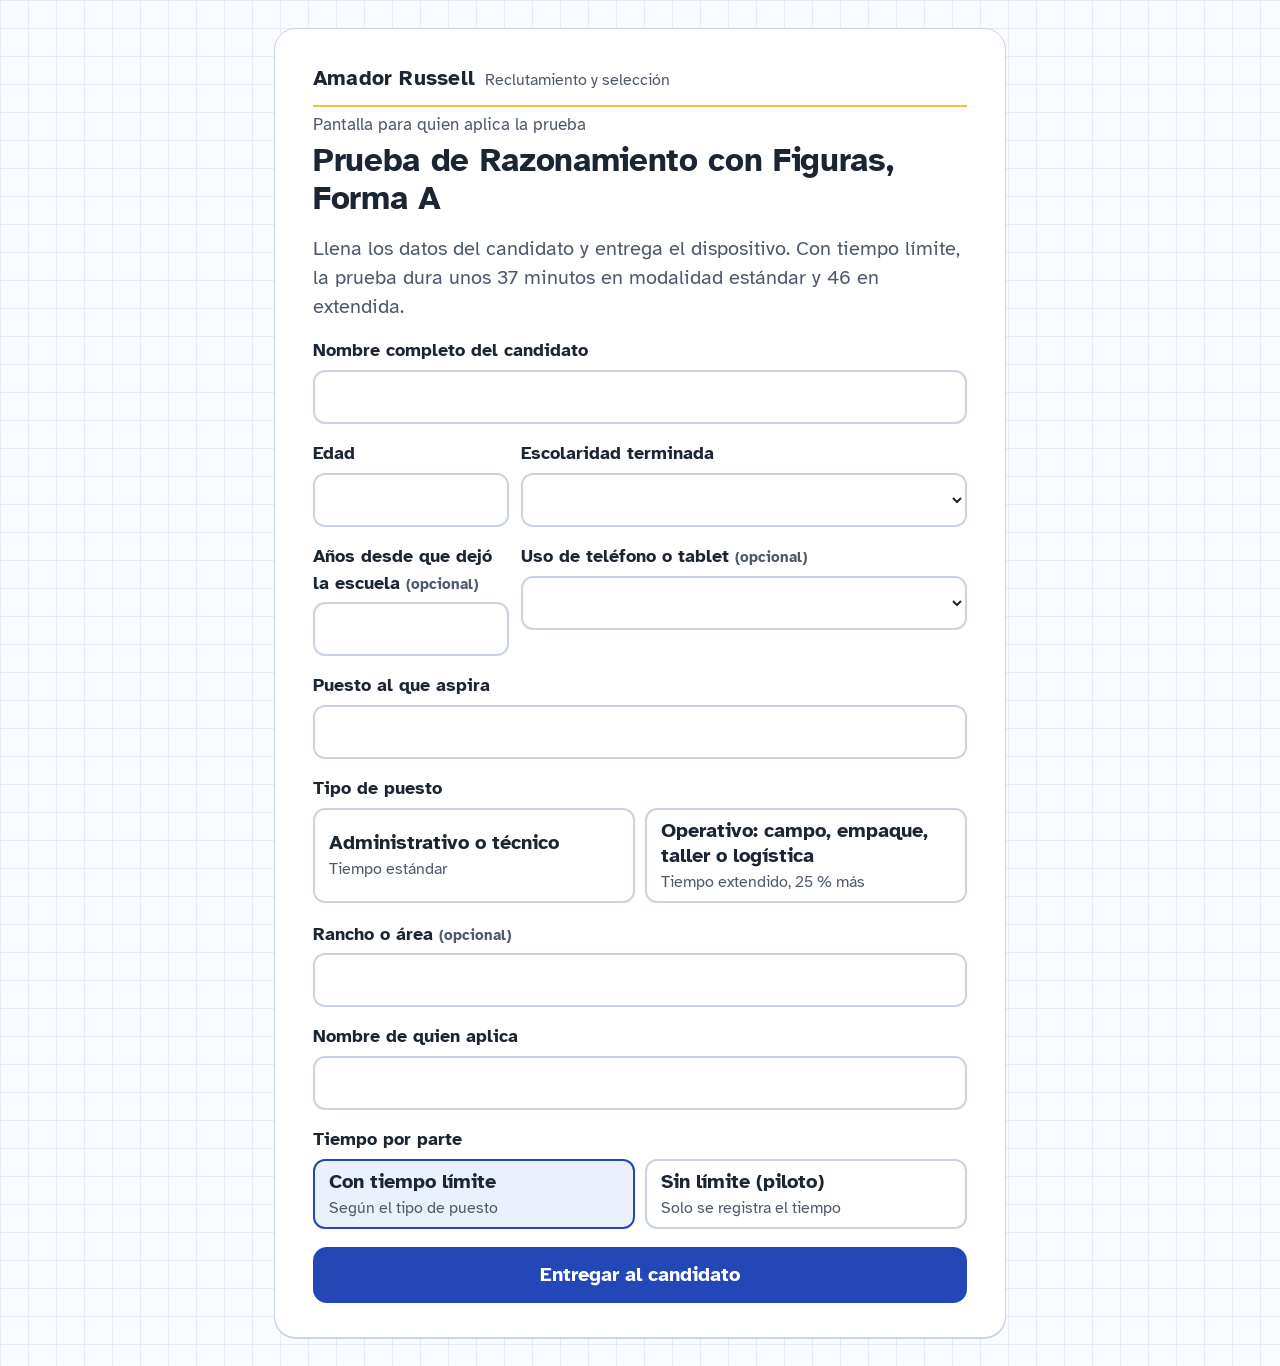
==== pruebas/razonamiento-figuras/src/prueba.html @ 913f298c "Agregar Razonamiento con Figuras, Forma A: prueba no verbal de matrices propias - 60 reactivos en 5 " ====
<!DOCTYPE html>
<html lang="es">
<head>
<meta charset="utf-8">
<meta name="viewport" content="width=device-width, initial-scale=1, viewport-fit=cover">
<meta name="theme-color" content="#F9FBFE">
<meta name="color-scheme" content="light only">
<meta name="apple-mobile-web-app-capable" content="yes">
<meta name="robots" content="noindex, nofollow">
<title>Amador Russell, prueba de razonamiento con figuras</title>
<!-- Generado por herramientas/construir.py a partir de motor/ y de la carpeta de la prueba. No lo edites a mano. -->
<style>
@font-face{font-family:"Atkinson";font-weight:400;font-style:normal;font-display:swap;src:url([data-uri]) format("woff2")}
@font-face{font-family:"Atkinson";font-weight:700;font-style:normal;font-display:swap;src:url([data-uri]) format("woff2")}
:root{
  --paper:#F9FBFE; --grid:#E6ECF4; --sheet:#FFFFFF;
  --ink:#1C2633; --ink2:#4E596A; --line:#C9D3E1;
  --blue:#2447B8; --blue-d:#1B3690; --blue-soft:#EAF0FC;
  --pencil:#F2C230; --pencil-soft:#FFF4CC;
  --ok:#17784A; --ok-soft:#E3F3EA; --bad:#B42318; --bad-soft:#FDECEA; --warn:#A45A00;
  --r:16px; --fs:18px;
  --on-accent:#FFFFFF; --bar:rgba(249,251,254,.95); --code:#F3F6FB; --pencil-d:#C99A00;
  color-scheme:light only;
}

@media (min-width:700px){:root{--fs:20px}}
*{box-sizing:border-box;-webkit-tap-highlight-color:transparent}
html{height:100%}
:root{padding-top:env(safe-area-inset-top,0px);padding-bottom:env(safe-area-inset-bottom,0px)}
body{margin:0;min-height:100%;font-family:"Atkinson",system-ui,-apple-system,"Segoe UI",Roboto,sans-serif;font-size:var(--fs);line-height:1.45;color:var(--ink);
  background-color:var(--paper);
  background-image:linear-gradient(var(--grid) 1px,transparent 1px),linear-gradient(90deg,var(--grid) 1px,transparent 1px);
  background-size:28px 28px;overscroll-behavior:none;touch-action:manipulation;-webkit-text-size-adjust:100%}
button,input,select,textarea{font:inherit;color:inherit}
button{cursor:pointer;touch-action:manipulation}
:focus-visible{outline:3px solid var(--pencil);outline-offset:2px}
.app{max-width:780px;margin:0 auto;min-height:100vh;min-height:100dvh;display:flex;flex-direction:column}
.sheet{background:var(--sheet);border:1px solid var(--line);border-radius:22px;padding:22px 20px;margin:16px 14px;box-shadow:0 1px 0 var(--line)}
@media (min-width:700px){.sheet{padding:34px 38px;margin:28px 24px}}
h1{font-size:1.65em;line-height:1.15;margin:0 0 .5em;font-weight:700;letter-spacing:-.01em}
h2{font-size:1.2em;margin:1.2em 0 .5em}
p{margin:0 0 .8em}
.muted{color:var(--ink2)}
.small{font-size:.85em}
.hl{background:linear-gradient(transparent 58%,var(--pencil-soft) 58%,var(--pencil-soft) 92%,transparent 92%);padding:0 .1em}

/* buttons */
.btn{display:inline-flex;align-items:center;justify-content:center;gap:.5em;min-height:56px;padding:0 22px;border-radius:14px;border:2px solid var(--blue);background:var(--blue);color:var(--on-accent);font-weight:700;font-size:1em}
.btn:active{background:var(--blue-d);border-color:var(--blue-d)}
.btn.ghost{background:var(--sheet);color:var(--blue)}
.btn.ghost:active{background:var(--blue-soft)}
.btn.quiet{background:transparent;border-color:transparent;color:var(--ink2);padding:0 12px}
.btn.block{width:100%}
.btn[disabled]{opacity:.45;pointer-events:none}
.row{display:flex;gap:12px;flex-wrap:wrap}
.row>.btn{flex:1 1 auto;white-space:nowrap}

/* forms */
label.f{display:block;margin:0 0 16px}
label.f span{display:block;font-weight:700;margin-bottom:6px;font-size:.92em}
label.f input,label.f select,label.f textarea{width:100%;min-height:54px;padding:10px 14px;border:2px solid var(--line);border-radius:12px;background:var(--sheet)}
label.f input:focus,label.f select:focus,label.f textarea:focus{border-color:var(--blue);outline:none}
.seg{display:grid;grid-template-columns:1fr 1fr;gap:10px;margin-bottom:18px}
.seg button{min-height:64px;border:2px solid var(--line);border-radius:12px;background:var(--sheet);text-align:left;padding:8px 14px;line-height:1.25}
.seg button b{display:block}
.seg button small{color:var(--ink2);font-size:.8em}
.seg button[aria-pressed="true"]{border-color:var(--blue);background:var(--blue-soft)}
.notice{border:2px solid var(--pencil);background:var(--pencil-soft);border-radius:14px;padding:14px 16px;margin-bottom:18px}
.notice.bad{border-color:var(--bad);background:var(--bad-soft);color:var(--bad)}
.savewarn{position:fixed;left:0;right:0;top:0;z-index:70;background:var(--bad);color:var(--on-accent);font-weight:700;padding:12px 16px;padding-top:calc(12px + env(safe-area-inset-top,0px));text-align:center}
.brand{display:flex;align-items:baseline;flex-wrap:wrap;gap:4px 10px;padding-bottom:12px;margin-bottom:16px;border-bottom:2px solid var(--pencil)}
.brand b{font-size:1.05em;letter-spacing:.01em}
.brand span{font-size:.8em;color:var(--ink2)}
.hist{display:grid;gap:8px;margin-bottom:6px}
.hist button{display:flex;justify-content:space-between;gap:12px;align-items:center;min-height:54px;padding:8px 14px;border:2px solid var(--line);border-radius:12px;background:var(--sheet);text-align:left}
.hist button span{color:var(--ink2);font-size:.85em}
[data-hold]{-webkit-user-select:none;user-select:none;-webkit-touch-callout:none}
.toprow{display:flex;align-items:center;justify-content:space-between;gap:4px 10px;flex-wrap:wrap;margin:-10px 0 4px}
.toprow p{margin:0}
.toprow a.btn{text-decoration:none;margin:0 -12px;color:var(--blue)}

/* header during test */
.bar{position:sticky;top:0;z-index:5;background:var(--bar);-webkit-backdrop-filter:blur(6px);backdrop-filter:blur(6px);border-bottom:1px solid var(--line);padding:10px 16px 10px;padding-top:calc(10px + env(safe-area-inset-top,0px));margin-top:calc(-1 * env(safe-area-inset-top,0px))}
.bar-top{display:flex;align-items:center;justify-content:space-between;gap:10px}
.bar-der{display:flex;align-items:center;gap:8px;flex:0 0 auto}
.part{font-weight:700;font-size:.9em}
.part small{font-weight:400;color:var(--ink2);margin-left:.4em}
.timer{font-variant-numeric:tabular-nums;font-weight:700;font-size:.95em;padding:4px 12px;border-radius:999px;border:2px solid var(--line);background:var(--sheet);min-width:74px;text-align:center}
.timer.low{border-color:var(--pencil);background:var(--pencil-soft);color:var(--warn)}
.segs{display:flex;gap:3px;margin-top:9px}
.segs i{flex:1;height:7px;border-radius:4px;background:var(--grid);border:1px solid var(--line)}
.segs i.done{background:var(--blue);border-color:var(--blue)}
.segs i.cur{background:var(--pencil);border-color:var(--pencil-d)}

/* question area */
main.q{flex:1;padding:18px 16px 12px}
@media (min-width:700px){main.q{padding:30px 28px 16px}}
.qnum{color:var(--ink2);font-size:.85em;margin-bottom:6px}
.stem{font-size:1.3em;font-weight:700;line-height:1.3;margin:0 0 18px}
@media (min-width:700px){.stem{font-size:1.45em}}
.opts{display:grid;gap:10px}
@media (min-width:900px){.opts.two{grid-template-columns:1fr 1fr}}
.opt{display:flex;align-items:center;gap:14px;width:100%;min-height:62px;padding:10px 14px;border:2px solid var(--line);border-radius:var(--r);background:var(--sheet);text-align:left;line-height:1.3}
.opt .bub{flex:0 0 auto;width:38px;height:38px;border-radius:50%;border:2px solid var(--ink2);display:grid;place-items:center;font-weight:700;font-size:.9em;color:var(--ink2);transition:background .12s,border-color .12s,color .12s}
.opt.sq .bub{border-radius:9px}
.opt[aria-pressed="true"]{border-color:var(--blue);background:var(--blue-soft)}
.opt[aria-pressed="true"] .bub{background:var(--blue);border-color:var(--blue);color:var(--on-accent)}
.opt.is-right{border-color:var(--ok);background:var(--ok-soft)}
.opt.is-right .bub{background:var(--ok);border-color:var(--ok);color:var(--on-accent)}
.opt.is-wrong{border-color:var(--bad);background:var(--bad-soft)}
.opt.is-wrong .bub{background:var(--bad);border-color:var(--bad);color:var(--on-accent)}
.opt:active{transform:scale(.995)}
.counter{margin:0 0 12px;font-weight:700;color:var(--blue)}
.counter.nudge{color:var(--warn)}

.pair{display:flex;align-items:center;justify-content:center;flex-wrap:wrap;gap:10px 16px;margin:6px 0 26px;font-size:1.7em;font-weight:700;text-align:center}
.pair .w{padding:8px 16px;border:2px dashed var(--line);border-radius:14px;background:var(--sheet)}
.pair .amp{color:var(--ink2);font-weight:400;font-size:.7em}
.big2{display:grid;grid-template-columns:1fr 1fr;gap:12px}
.big2 .opt{flex-direction:column;justify-content:center;text-align:center;min-height:120px;gap:8px;font-weight:700}
.big2 .opt .bub{width:48px;height:48px;font-size:1.25em}

/* figuras: matriz o lienzo con hueco y opciones dibujadas */
.matriz{display:grid;gap:6px;margin:0 auto 16px;max-width:300px}
.matriz.m2{grid-template-columns:repeat(2,1fr);max-width:216px}
.matriz.m3{grid-template-columns:repeat(3,1fr)}
.celda{aspect-ratio:1;background:#fff;border:2px solid var(--ink2);border-radius:8px;overflow:hidden}
.celda svg,.opt.fig svg,.lienzo svg{display:block;width:100%;height:auto}
.celda.falta{display:grid;place-items:center;border:2px dashed var(--pencil-d);background:var(--pencil-soft);color:var(--warn);font-size:2em;font-weight:700}
.lienzo{max-width:360px;margin:0 auto 16px;border:2px solid var(--ink2);border-radius:8px;overflow:hidden;background:#fff}
.figs{display:grid;gap:8px;grid-template-columns:repeat(3,1fr);max-width:400px;margin:0 auto}
.figs.n8{grid-template-columns:repeat(4,1fr);max-width:460px}
.opt.fig{flex-direction:column;align-items:stretch;gap:2px;min-height:56px;padding:4px 6px 6px;background:#fff}
.opt.fig .bub{width:26px;height:26px;font-size:.78em;border-width:2px}
.opt.fig svg{aspect-ratio:1}

.chips{display:flex;flex-wrap:wrap;gap:8px;margin:4px 0 24px}
.chip{padding:8px 14px;border-radius:10px;background:var(--sheet);border:2px solid var(--line);font-size:1.15em;font-weight:700}
.hint{font-size:.9em;color:var(--ink2);margin:-8px 0 18px}

/* numeric answer */
.ansline{display:flex;align-items:center;gap:12px;margin:0 0 16px;flex-wrap:wrap;justify-content:center}
.slot{min-width:150px;min-height:64px;padding:6px 16px;border:2px solid var(--line);border-radius:14px;background:var(--sheet);display:flex;align-items:center;justify-content:center;font-size:1.6em;font-weight:700;font-variant-numeric:tabular-nums}
.slot.act{border-color:var(--blue);box-shadow:0 0 0 3px var(--blue-soft)}
.slot .caret{display:inline-block;width:2px;height:1.1em;background:var(--blue);margin-left:3px;animation:blink 1s steps(1) infinite}
.slot .ph{color:var(--line);font-weight:400}
@keyframes blink{50%{opacity:0}}
.unit{font-size:1.1em;color:var(--ink2);font-weight:700}
.keypad{display:grid;grid-template-columns:repeat(3,1fr);gap:8px;max-width:460px;margin:6px auto 0}
.keypad button{min-height:68px;border-radius:14px;border:2px solid var(--line);background:var(--sheet);font-size:1.6em;font-weight:700;font-variant-numeric:tabular-nums}
.keypad button:active{background:var(--blue-soft);border-color:var(--blue)}
.keypad button.fn{font-size:1em;color:var(--ink2)}
.keypad button.ok{grid-column:1/-1;background:var(--blue);border-color:var(--blue);color:var(--on-accent);font-size:1.05em}
.keypad button.ok:active{background:var(--blue-d);border-color:var(--blue-d)}

.terms{display:flex;flex-wrap:wrap;gap:8px;align-items:center;margin:4px 0 16px}
.term{min-width:52px;padding:10px 12px;border-radius:12px;background:var(--grid);text-align:center;font-weight:700;font-size:1.3em;font-variant-numeric:tabular-nums}
.terms .slot{min-width:92px;min-height:54px;font-size:1.3em;justify-content:center}

/* footer nav */
.foot{position:sticky;bottom:0;z-index:5;background:var(--bar);border-top:1px solid var(--line);padding:10px 14px;padding-bottom:calc(10px + env(safe-area-inset-bottom,0px));margin-bottom:calc(-1 * env(safe-area-inset-bottom,0px));display:grid;grid-template-columns:1fr auto 1fr;gap:10px}
.foot .btn{padding:0 14px}

/* intro */
.pnum{display:flex;align-items:baseline;gap:12px;margin-bottom:6px}
.pnum b{font-size:3.4em;line-height:1;font-weight:700;background:linear-gradient(transparent 55%,var(--pencil) 55%,var(--pencil) 88%,transparent 88%);padding:0 .08em}
.pnum span{color:var(--ink2)}
.exbox{border:2px dashed var(--line);border-radius:18px;padding:16px;margin:18px 0}
.exbox .stem{font-size:1.15em}
.exhead{font-weight:700;margin-bottom:10px;color:var(--ink2)}
.fb{margin-top:12px;padding:12px 14px;border-radius:12px;font-weight:700}
.fb.ok{background:var(--ok-soft);color:var(--ok)}
.fb.no{background:var(--bad-soft);color:var(--bad)}
/* welcome */
.brand.hero{flex-direction:column;align-items:center;gap:2px;padding-bottom:10px}
.logo{display:block;width:clamp(150px,44vw,200px);height:auto;cursor:pointer}
.logo g,.logo rect{transform-box:fill-box}
.lg-barra{animation:lg-derecha .45s cubic-bezier(.2,.8,.2,1) .1s both}
.lg-franja{animation:lg-baja .5s cubic-bezier(.3,.7,.3,1) both;animation-delay:calc(.3s + var(--d) * 55ms)}
.lg-aro{transform-origin:50% 100%;animation:lg-brota .6s cubic-bezier(.34,1.56,.64,1) both}
.lg-cuerpo{animation:lg-llena .55s ease-in-out .45s both}
.lg-domo{animation:lg-llena .35s ease-out .9s both}
.lg-corona{transform-origin:50% 100%;animation:lg-hojas .65s cubic-bezier(.34,1.56,.64,1) .6s both}
.lg-letra{animation:lg-sube .45s cubic-bezier(.34,1.56,.64,1) both;animation-delay:calc(1s + var(--d) * 45ms)}
.lg-brillo{animation:lg-brillo .8s ease-in-out 1.6s both}
@keyframes lg-derecha{from{clip-path:inset(0 100% 0 0)}to{clip-path:inset(0 0 0 0)}}
@keyframes lg-baja{from{clip-path:inset(0 0 100% 0)}to{clip-path:inset(0 0 0 0)}}
@keyframes lg-brota{from{transform:translateY(60px) scale(.6);opacity:0}}
@keyframes lg-llena{from{clip-path:inset(100% 0 0 0)}to{clip-path:inset(0 0 0 0)}}
@keyframes lg-hojas{from{transform:scale(.4,0);opacity:0}}
@keyframes lg-sube{from{transform:translateY(24px);opacity:0}}
@keyframes lg-brillo{from{transform:translateX(0) skewX(-20deg)}to{transform:translateX(720px) skewX(-20deg)}}
.lead{color:var(--ink2);margin-bottom:18px}
.rules{list-style:none;margin:0 0 16px;padding:0;display:grid;gap:8px}
.rules li{display:flex;align-items:center;gap:14px;padding:10px 14px;border:1px solid var(--line);border-radius:var(--r);background:var(--sheet)}
.rules .ico{flex:0 0 auto;width:48px;height:48px;border-radius:50%;border:2px solid var(--pencil);background:var(--pencil-soft);display:grid;place-items:center}
.rules .ico svg{width:24px;height:24px}
.rules b{display:block;line-height:1.25}
.rules small{display:block;color:var(--ink2);font-size:.88em;line-height:1.35;margin-top:2px}
.ask{text-align:center;color:var(--ink2);font-size:.9em;margin:0 0 12px}
.facts{display:flex;gap:10px;flex-wrap:wrap;margin:6px 0 18px}
.fact{border:1px solid var(--line);border-radius:12px;padding:8px 12px;background:var(--sheet);font-size:.9em}
.fact b{font-size:1.1em}

/* review grid */
.grid{display:grid;grid-template-columns:repeat(auto-fill,minmax(58px,1fr));gap:8px;margin:14px 0 20px}
.grid button{min-height:58px;border-radius:12px;border:2px solid var(--line);background:var(--sheet);font-weight:700;font-size:1.1em}
.grid button.done{background:var(--blue);border-color:var(--blue);color:var(--on-accent)}

/* hold button */
.hold{position:relative;overflow:hidden;width:100%;min-height:64px;border-radius:14px;border:2px solid var(--ink);background:var(--sheet);font-weight:700}
.hold i{position:absolute;inset:0;width:0;background:var(--pencil-soft);transition:none}
.hold span{position:relative}
/* salir: visible para el aplicador; solo responde a una pulsación de 3 s */
.salir{position:relative;overflow:hidden;display:inline-flex;align-items:center;justify-content:center;gap:6px;min-height:56px;min-width:56px;padding:0 14px;border-radius:14px;border:2px solid var(--line);background:var(--sheet);color:var(--ink2);font-weight:700;font-size:.85em;touch-action:none}
.salir i{position:absolute;inset:0;width:0;background:var(--pencil-soft)}
.salir svg,.salir span{position:relative}
.salir svg{width:20px;height:20px}
.salir-fila{display:flex;justify-content:flex-end;margin-top:18px}

/* results */
table.sum{width:100%;border-collapse:collapse;font-size:.85em;font-variant-numeric:tabular-nums}
table.sum th,table.sum td{border-bottom:1px solid var(--grid);padding:7px 5px;text-align:right;white-space:nowrap}
table.sum td small{color:var(--ink2);margin-left:.35em}
.foot.rv{grid-template-columns:1fr 1.6fr}
@media (max-width:430px){table.sum td small{display:none}}
table.sum th:first-child,table.sum td:first-child{text-align:left}
table.sum tfoot td{font-weight:700;border-top:2px solid var(--ink)}
.tscroll{overflow-x:auto;margin:0 -4px 16px}
pre.prompt{white-space:pre-wrap;word-break:break-word;background:var(--code);border:1px solid var(--line);border-radius:12px;padding:14px;max-height:340px;overflow:auto;font-size:.72em;line-height:1.4;font-family:ui-monospace,Menlo,Consolas,monospace}
.toast{position:fixed;left:50%;bottom:calc(24px + env(safe-area-inset-bottom,0px));transform:translateX(-50%);background:var(--ink);color:var(--paper);padding:12px 18px;border-radius:12px;font-weight:700;z-index:50;opacity:0;transition:opacity .2s;pointer-events:none}
.toast.show{opacity:1}

/* modal */
.scrim{position:fixed;inset:0;background:rgba(28,38,51,.45);display:grid;place-items:center;z-index:40;padding:20px}
.modal{background:var(--sheet);border-radius:20px;max-width:460px;width:100%;padding:22px}
.modal h2{margin-top:0}

@media (prefers-reduced-motion:reduce){*{transition:none!important;animation:none!important}}
</style>
</head>
<body>
<div class="app" id="app"><div class="sheet"><div class="brand"><b>Amador Russell</b><span>Reclutamiento y selección</span></div><h1>Abre esta prueba en el navegador</h1><p>Este visor no puede ejecutar la prueba. Si lo abriste desde Telegram, WhatsApp o un visor de archivos, ábrelo en <b>Chrome</b> (Android) o <b>Safari</b> (iPhone o iPad).</p><p class="muted">En Telegram: toca los tres puntos del archivo y elige «Abrir con» o «Guardar en Descargas», y luego ábrelo con Chrome.</p></div></div>
<div class="toast" id="toast" role="status" aria-live="polite"></div>
<script>
"use strict";
/* Generado por herramientas/construir.py. No lo edites a mano: cambia motor/, src/config.js, datos/ o marca/ y vuelve a construir. */
/* Razonamiento con Figuras, Forma A: lo propio de esta prueba. El motor común está en motor/motor.js;
   herramientas/construir.py une ambos con datos/ y marca/ en src/prueba.html.
   Los reactivos, sus ejemplos y sus descripciones salen de fuentes/generar_reactivos.py. */
const TITULO = "Amador Russell, prueba de razonamiento con figuras";
const TEST_NAME = "Prueba de Razonamiento con Figuras, Forma A";
/* Carpeta en GitHub Pages; debe coincidir con el nombre de la carpeta de la prueba. */
const CARPETA = "razonamiento-figuras";
/* Base de las claves de localStorage: propia de cada prueba para que no compartan estado. */
const CLAVE_BASE = "rfFormaA";
/* Modalidades de tiempo, fijas por tipo de puesto (no por candidato) */
const MODES = {
  std:{label:"Estándar",  puesto:"Administrativo o técnico", factor:1},
  ext:{label:"Extendida", puesto:"Operativo: campo, empaque, taller o logística", factor:1.25}
};
/* Frase de la bienvenida del candidato, después de "Gracias por tu interés en Amador Russell." */
const BIENVENIDA = "Esta prueba mide cómo razonas con figuras. No necesitas leer ni hacer cuentas.";
/* Series en orden. El ejemplo de cada serie está en datos/ejemplos.json. */
const META = [
 {id:"A", name:"Completar el dibujo",        title:"Completa el dibujo",          factor:"Percepción de patrones", type:"figura", time:250, rule:"aciertos", weight:1,
  howto:"Al dibujo le falta un pedazo. Toca la pieza que lo completa sin que se note el corte."},
 {id:"B", name:"Analogías de 2 x 2",         title:"Lo que cambia",               factor:"Analogía",               type:"figura", time:310, rule:"aciertos", weight:1,
  howto:"Mira qué cambia de izquierda a derecha y de arriba abajo. Toca la figura que va en la casilla vacía."},
 {id:"C", name:"Progresiones de 3 x 3",      title:"Lo que va aumentando",        factor:"Progresión",             type:"figura", time:490, rule:"aciertos", weight:1,
  howto:"En cada fila algo aumenta, crece o gira paso a paso. Descubre cómo avanza y toca la figura que falta."},
 {id:"D", name:"Distribución de tres",       title:"Uno de cada uno",             factor:"Distribución",           type:"figura", time:550, rule:"aciertos", weight:1,
  howto:"En cada fila y en cada columna hay una figura de cada tipo. Toca la que falta para completar la fila."},
 {id:"E", name:"Combinación de trazos",      title:"Juntar y quitar",             factor:"Combinación de figuras", type:"figura", time:610, rule:"aciertos", weight:1,
  howto:"La tercera casilla de cada fila sale de juntar o quitar líneas de las dos primeras. Descubre cómo y toca la que falta."}
];

/* ====== Prompt de calificación ======
   El motor arma datos de la aplicación, tablas, indicadores de proceso y respuestas;
   estas son las secciones propias de la prueba, en el orden en que aparecen. */
function reglaTexto(m){return "1 punto por acierto";}
const PROMPT = {
  descripcion: "Prueba no verbal de razonamiento con figuras de 5 series de 12 reactivos, del tipo de las matrices progresivas: el candidato elige la figura que completa un dibujo o una matriz. Es una forma propia de la empresa, con figuras y reglas diseñadas para ella; no es una prueba publicada ni tiene baremos normativos. Las series van de menor a mayor dificultad y cada una exige un tipo de regla distinto. Las series A y B tienen 6 opciones por reactivo (azar: 1 de 6); C, D y E tienen 8 (azar: 1 de 8). Tiene dos modalidades de tiempo fijas según el tipo de puesto: estándar (administrativo o técnico) y extendida, con 25 % más tiempo (operativo: campo, empaque, taller o logística). La columna Límite muestra el tiempo que realmente se aplicó a este candidato. Cada serie se asocia con un factor:",
  reglas: [
    "- 1 punto por acierto en todas las series; las omisiones y los errores valen 0 y no restan.",
    "- No se corrige por azar. Con 60 reactivos, contestar todo al azar da en promedio unos 8.5 aciertos (2 por serie en A y B, 1.5 por serie en C, D y E); un puntaje cercano a ese valor no demuestra razonamiento.",
    "- Cada reactivo tiene una sola respuesta correcta: la regla que la determina aparece junto al reactivo en la sección de respuestas."
  ],
  escala: [
    "## Escala interpretativa provisional",
    "Porcentaje del puntaje máximo, aplicable al total y a cada serie:",
    "- 90 a 100: Superior",
    "- 75 a 89: Superior al promedio",
    "- 50 a 74: Promedio",
    "- 25 a 49: Inferior al promedio",
    "- 0 a 24: Deficiente",
    "",
    "Es una escala interna y provisional. No conviertas a CI, percentiles ni rangos de ninguna prueba publicada de matrices (por ejemplo, las Matrices Progresivas de Raven): sus baremos no aplican a esta forma.",
    ""
  ],
  tareas: [
    "## Tareas",
    "1. Recalcula el puntaje de cada serie con la clave. Si tu cálculo difiere de la precalificación, usa el tuyo y señala la diferencia.",
    "2. Calcula el puntaje total y el porcentaje global, y asigna el nivel con la escala provisional.",
    "3. Asigna nivel a cada factor e identifica los más fuertes y los más débiles. Considera que la dificultad crece dentro de cada serie y de una serie a la siguiente: es esperable fallar más al final de cada serie y en D y E.",
    "4. Detecta patrones con la precalificación y los indicadores de proceso: omisiones no vistas al final de una serie (falta de tiempo) frente a omisiones vistas y dejadas en blanco; series con tiempo agotado; aciertos en reactivos difíciles con errores en fáciles de la misma serie (inconsistencia que sugiere azar o distracción); errores que eligen siempre el mismo tipo de figura equivocada según su descripción (por ejemplo, copiar una casilla vecina o acertar un atributo y fallar otro); señales de respuesta al azar o de poco esfuerzo (respuestas rápidas concentradas con errores, misma posición repetida); y si los cambios de respuesta mejoraron o empeoraron el resultado. Compara los tiempos solo entre reactivos de la misma serie de este candidato: no hay tiempos de referencia.",
    "5. La prueba casi no depende de la lectura ni del conocimiento escolar, pero sí de la costumbre de resolver ejercicios de este tipo y de usar pantallas táctiles. Considera la escolaridad, los años desde que dejó la escuela y el uso de teléfono o tablet al interpretar un resultado bajo, sin usarlos para ajustar el puntaje.",
    "6. Considera las condiciones de la aplicación (uso de teléfono o tablet, incidencias anotadas) antes de atribuir a la capacidad del candidato un resultado bajo, lento o con muchas omisiones. Si una condición pudo afectar una serie, dilo y trata esa serie con cautela.",
    "7. Relaciona el perfil con las exigencias cognitivas probables del puesto al que aspira dentro de una operación agrícola (por ejemplo: aprender procedimientos nuevos, detectar anomalías en campo o equipo, seguir una secuencia de pasos, resolver problemas sin instrucciones escritas). No supongas funciones que el nombre del puesto no indique; si el puesto no está registrado, omite este punto.",
    "8. Emite una conclusión: Recomendable, Recomendable con reservas o No recomendable, con su justificación.",
    ""
  ],
  formato: [
    "## Formato de salida",
    "Responde en español con estas secciones, en este orden:",
    "1. Resumen: una línea con puntaje total, porcentaje, nivel y conclusión.",
    "2. Tabla de calificación por serie: serie, factor, aciertos, errores, omisiones, puntaje, máximo, porcentaje y nivel.",
    "3. Perfil de factores: fortalezas y áreas débiles, con evidencia (reactivos concretos).",
    "4. Patrones de respuesta, uso del tiempo y condiciones de la aplicación.",
    "5. Ajuste al puesto.",
    "6. Conclusión y recomendaciones para la entrevista (qué explorar o verificar).",
    "7. Limitaciones de la interpretación.",
    ""
  ],
  restricciones: [
    "## Restricciones",
    "- No inventes datos que no estén en este mensaje.",
    "- Distingue hechos (datos de la prueba) de inferencias.",
    "- Indica en una línea que esta prueba no basta por sí sola para decidir una contratación.",
    "- Usa lenguaje respetuoso y sin etiquetas diagnósticas.",
    "- No uses la edad para ajustar el puntaje, inferir capacidades ni fundamentar la conclusión: no hay baremo por edad y la ley prohíbe discriminar por edad al contratar. Si un resultado parece afectado por las condiciones de la aplicación, fundaméntalo en esas condiciones, no en la edad.",
    "- Compara este resultado solo con candidatos evaluados en la misma modalidad de tiempo. No ajustes ni corrijas el puntaje por la modalidad."
  ]
};
/* Logotipo de marca/logo-amador-russell.svg; cada pieza tiene su clase lg-* para la animación de la bienvenida. */
const LOGO = '<svg xmlns="http://www.w3.org/2000/svg" class="logo" data-act="logo" viewBox="20 20 760 760" role="img" aria-label="Amador Russell"><defs><filter id="lg-sombra" filterUnits="userSpaceOnUse" x="0" y="0" width="800" height="800"><feDropShadow dx="3" dy="4" stdDeviation="3" flood-color="#000" flood-opacity=".28"/></filter><clipPath id="lg-clip"><use href="#lg-cuerpo"/><use href="#lg-domo"/></clipPath><linearGradient id="lg-luz"><stop offset="0" stop-color="#fff" stop-opacity="0"/><stop offset=".5" stop-color="#fff" stop-opacity=".8"/><stop offset="1" stop-color="#fff" stop-opacity="0"/></linearGradient></defs><g fill="rgb(21,87,80)" filter="url(#lg-sombra)"><g class="lg-barra"><path transform="matrix(0.25 0 0 -0.25 256 57)" d="M8 66 l0 -34 52 0 c49 0 52 0 52 -8 0 -7 3 -8 36 -8 28 0 36 1 36 5 0 7 28 11 83 11 38 0 41 -1 41 -8 0 -7 3 -8 36 -8 28 0 36 1 36 5 0 7 28 11 83 11 37 0 40 -1 42 -8 3 -11 58 -12 69 -1 6 5 17 6 67 7 l61 0 2 -11 c2 -8 3 -10 8 -7 3 2 19 4 35 4 24 0 29 1 28 5 -3 7 28 11 86 11 36 0 39 -1 39 -8 0 -7 3 -8 36 -8 28 0 36 1 36 5 0 7 28 11 83 11 37 0 40 -1 42 -8 3 -11 58 -12 69 -1 5 5 18 7 66 8 l60 2 2 -10 c3 -10 3 -10 31 -8 43 3 43 3 21 78 -2 7 -38 7 -670 7 l-668 0 0 -34z"/></g><g class="lg-franja" style="--d:0"><path transform="matrix(0.25 0 0 -0.25 282 137)" d="M10 177 c2 -92 4 -168 5 -169 1 -1 45 6 67 11 8 1 8 2 2 163 l-5 162 -36 0 -35 0 2 -167z"/></g><g class="lg-franja" style="--d:1"><path transform="matrix(0.25 0 0 -0.25 331 325)" d="M10 1075 c2 -17 24 -456 27 -538 1 -25 1 -26 16 -33 22 -12 22 -24 -1 -24 -4 0 -8 -2 -10 -3 -1 -2 1 -55 4 -117 l6 -114 30 -60 c24 -47 33 -71 43 -110 9 -39 14 -52 23 -60 8 -7 10 -8 11 -4 1 4 -17 246 -39 539 -22 294 -40 536 -40 539 0 5 -7 6 -36 6 l-36 0 2 -21z"/></g><g class="lg-franja" style="--d:2"><path transform="matrix(0.25 0 0 -0.25 380 344)" d="M41 1173 c-23 -1 -32 -3 -31 -6 2 -4 102 -1141 102 -1154 0 -4 13 -5 50 -5 l51 0 -3 15 c-1 8 -30 263 -64 567 -69 615 -65 586 -69 585 -2 0 -18 -1 -36 -2z"/></g><g class="lg-franja" style="--d:3"><path transform="matrix(0.25 0 0 -0.25 430 344)" d="M15 1167 c-6 -5 0 -58 66 -577 39 -315 72 -574 73 -577 2 -5 98 -8 98 -3 0 1 -39 260 -86 574 -47 315 -86 575 -86 580 0 7 -3 8 -29 8 -18 0 -32 -2 -36 -5z"/></g><g class="lg-franja" style="--d:4"><path transform="matrix(0.25 0 0 -0.25 479 344)" d="M11 1159 c1 -7 44 -269 95 -581 l92 -568 49 -1 c34 -1 49 0 49 3 0 3 -48 258 -106 567 -58 310 -107 570 -108 578 l-3 15 -35 0 -36 0 3 -13z"/></g><g class="lg-franja" style="--d:5"><path transform="matrix(0.25 0 0 -0.25 528 344)" d="M41 1173 c-19 -1 -32 -3 -31 -5 1 -2 53 -260 116 -573 63 -313 115 -573 116 -578 2 -9 4 -9 50 -9 38 0 48 1 48 6 0 3 -57 257 -126 565 -70 307 -128 568 -131 578 -2 10 -5 19 -6 18 -2 0 -18 -1 -36 -2z"/></g><g class="lg-franja" style="--d:6"><path transform="matrix(0.25 0 0 -0.25 578 344)" d="M70 1177 c-1 -3 -12 -5 -25 -5 -13 0 -26 -2 -30 -5 -5 -4 9 -70 124 -577 71 -315 130 -574 131 -577 1 -4 15 -5 50 -5 44 0 48 1 47 7 -2 4 -68 266 -147 583 -168 669 -146 585 -150 579z"/></g><g class="lg-franja" style="--d:9"><path transform="matrix(0.25 0 0 -0.25 415 729)" d="M8 1149 c0 -2 5 -63 12 -137 6 -74 16 -186 22 -250 l10 -116 58 -234 59 -234 0 -50 c1 -53 -2 -78 -9 -97 -8 -19 -1 -23 43 -23 27 0 38 1 39 5 2 5 -111 1029 -123 1108 l-4 31 -53 0 c-30 0 -54 -1 -54 -3z"/></g><g class="lg-franja" style="--d:10"><path transform="matrix(0.25 0 0 -0.25 417 768)" d="M1006 1295 c61 -257 226 -1006 226 -1025 0 -40 -24 -77 -62 -94 -16 -8 -38 -11 -38 -5 0 2 -28 2 -63 0 -95 -5 -234 -6 -236 -1 -1 5 -112 3 -124 -3 -10 -5 -170 -3 -172 3 -1 3 -24 3 -66 1 -95 -5 -232 -6 -234 -1 -1 5 -81 3 -88 -3 -3 -2 -11 -15 -18 -29 -14 -27 -69 -85 -91 -96 -18 -9 -32 -22 -32 -29 0 -6 1145 -8 1180 -1 101 19 182 122 181 232 0 36 -5 58 -124 533 -69 272 -127 502 -130 510 l-5 15 -53 1 -53 1 2 -9z"/></g><g class="lg-franja" style="--d:11"><path transform="matrix(0.25 0 0 -0.25 479 729)" d="M9 1139 c1 -7 33 -263 71 -568 l70 -555 10 0 c9 -1 9 -1 2 -4 -5 -2 17 -4 57 -4 35 0 65 1 67 3 1 3 -155 1051 -166 1116 l-5 25 -54 0 -54 0 2 -13z"/></g><g class="lg-franja" style="--d:12"><path transform="matrix(0.25 0 0 -0.25 543 729)" d="M8 1151 c0 -1 41 -256 92 -567 51 -311 92 -565 92 -566 0 -1 4 -2 8 -2 5 0 7 -2 6 -4 -2 -3 19 -4 58 -4 51 0 61 1 63 6 2 5 -186 1015 -206 1109 l-6 29 -54 0 c-29 0 -53 -1 -53 -1z"/></g><g class="lg-franja" style="--d:13"><path transform="matrix(0.25 0 0 -0.25 607 729)" d="M8 1149 c0 -2 51 -257 113 -567 111 -553 114 -564 123 -565 7 -1 8 -3 4 -5 -4 -2 18 -4 57 -4 37 0 64 2 65 4 2 3 -224 1014 -249 1115 l-6 25 -53 0 c-30 0 -54 -1 -54 -3z"/></g></g><g fill="rgb(21,87,80)" filter="url(#lg-sombra)"><g class="lg-aro"><path transform="matrix(0.25 0 0 -0.25 36 768)" d="M786 2214 c-45 -6 -94 -19 -133 -36 -12 -6 -24 -9 -26 -7 -3 1 -3 0 -2 -3 1 -3 3 -9 5 -13 2 -4 1 -7 -1 -7 -11 0 -82 -53 -111 -82 -50 -50 -83 -105 -106 -173 -6 -19 -100 -387 -208 -817 -188 -752 -196 -784 -196 -820 0 -111 72 -205 182 -239 33 -9 1350 -13 1350 -3 0 3 12 14 27 24 33 21 76 65 91 93 6 10 14 24 17 29 4 6 6 12 6 15 -1 3 1 8 3 13 7 13 10 43 10 94 l-1 48 -57 230 c-31 127 -58 234 -60 238 -2 4 -6 16 -8 26 -4 20 -2 -28 3 -56 5 -38 -8 11 -69 255 -36 145 -68 269 -70 275 -4 10 -5 10 -34 10 -27 0 -30 -1 -28 -7 9 -32 254 -1015 256 -1028 8 -60 -29 -136 -87 -173 -46 -30 1 -29 -703 -27 l-630 1 -28 13 c-68 33 -110 96 -110 168 0 26 377 1545 402 1620 42 124 140 215 268 250 169 45 350 -20 441 -159 29 -43 43 -80 64 -162 10 -38 19 -77 21 -85 l4 -15 37 0 c21 0 38 1 39 2 6 5 -4 80 -11 86 -5 4 -12 24 -20 55 -13 49 -34 99 -64 153 l-15 26 -2 -13 -2 -14 -14 20 c-21 30 -51 59 -87 88 -27 21 -33 28 -31 35 1 6 -1 9 -13 15 -97 43 -116 49 -186 57 -56 7 -55 7 -113 0z"/></g><g class="lg-corona"><path transform="matrix(0.25 0 0 -0.25 149 234)" d="M337 583 l-54 -214 -20 14 c-56 37 -140 33 -190 -11 -12 -10 -12 -10 7 -9 68 7 144 -47 161 -115 5 -20 5 -24 -6 -68 -6 -25 -12 -48 -13 -51 -1 -3 -9 0 -24 9 -56 34 -142 26 -181 -15 l-10 -10 24 0 c54 0 97 -22 130 -67 9 -11 16 -20 17 -21 0 -1 11 3 22 8 131 58 285 53 416 -13 30 -15 28 -16 40 9 12 25 37 51 63 64 22 12 49 20 49 15 0 -4 33 3 38 8 5 5 -8 23 -21 29 -31 16 -96 18 -133 6 -10 -4 -18 -6 -19 -6 -3 4 -8 193 -5 197 7 8 47 19 74 19 14 1 26 2 26 4 0 8 -47 33 -78 41 -32 8 -35 9 -70 3 -23 -4 -36 -8 -36 -12 0 -7 -36 -31 -38 -24 -3 9 -90 359 -90 363 0 2 3 4 6 4 7 0 7 5 2 26 -6 20 -15 30 -26 30 -7 0 -12 -16 -61 -213z"/></g></g><g fill="rgb(249,212,8)"><g class="lg-cuerpo"><path id="lg-cuerpo" transform="matrix(0.25 0 0 -0.25 79 726)" d="M262 1137 c-5 -10 -254 -1010 -254 -1024 0 -41 31 -85 70 -98 29 -10 1162 -11 1191 -1 24 8 47 29 58 52 20 40 26 12 -113 564 -69 277 -127 505 -128 507 -3 4 -821 4 -824 0z"/></g><g class="lg-domo"><path id="lg-domo" transform="matrix(0.25 0 0 -0.25 168 344)" d="M277 336 c-100 -14 -184 -76 -225 -165 -10 -22 -44 -145 -44 -159 0 -5 614 -6 618 0 5 8 -33 143 -50 175 -54 105 -177 166 -299 149z"/></g></g><g clip-path="url(#lg-clip)"><rect class="lg-brillo" x="-60" y="230" width="120" height="520" fill="url(#lg-luz)"/></g><g fill="rgb(3,4,5)" filter="url(#lg-sombra)"><g class="lg-letra" style="--d:0"><path transform="matrix(0.25 0 0 -0.25 145 420)" d="M48 118 c-21 -57 -39 -105 -39 -107 -1 -2 2 -3 7 -2 8 1 12 9 26 46 l16 45 36 -1 35 -1 16 -45 c13 -36 18 -45 24 -45 10 0 11 -3 -32 114 -29 77 -37 96 -43 97 -7 1 -13 -13 -46 -101z m60 38 c6 -18 12 -35 12 -37 0 -2 -13 -3 -28 -3 l-28 0 12 33 c7 18 13 36 14 39 3 7 4 6 18 -32z"/></g><g class="lg-letra" style="--d:1"><path transform="matrix(0.25 0 0 -0.25 190 420)" d="M8 114 c0 -103 0 -106 8 -106 8 0 8 3 9 94 l1 95 37 -49 c21 -26 39 -48 41 -48 2 0 20 22 40 50 l38 50 1 -96 c1 -93 1 -96 9 -96 8 0 8 3 8 106 l0 106 -11 0 c-9 0 -17 -8 -47 -48 -20 -26 -37 -47 -39 -47 -1 1 -18 22 -38 47 -28 36 -38 46 -46 47 l-11 2 0 -107z"/></g><g class="lg-letra" style="--d:2"><path transform="matrix(0.25 0 0 -0.25 240 420)" d="M86 217 c-1 -2 -13 -35 -28 -74 -14 -38 -31 -84 -38 -102 -12 -33 -12 -34 -3 -32 7 1 11 9 25 45 l16 44 36 0 35 0 17 -45 c12 -34 18 -45 23 -45 10 0 10 1 -30 110 -36 96 -44 112 -53 99z m23 -64 l14 -37 -29 0 -30 0 10 27 c15 40 19 49 20 48 1 0 8 -18 15 -38z"/></g><g class="lg-letra" style="--d:3"><path transform="matrix(0.25 0 0 -0.25 286 420)" d="M8 114 l0 -106 31 0 c77 0 122 39 122 105 0 66 -41 103 -116 106 l-37 2 0 -107z m92 78 c28 -16 42 -39 43 -74 3 -58 -33 -94 -96 -94 l-23 0 0 91 0 90 29 -2 c21 -1 35 -4 47 -11z"/></g><g class="lg-letra" style="--d:4"><path transform="matrix(0.25 0 0 -0.25 328 421)" d="M91 222 c-122 -34 -99 -212 27 -211 65 0 108 43 108 107 0 74 -65 124 -135 104z m76 -25 c60 -37 59 -124 0 -159 -75 -44 -165 29 -137 111 19 54 89 78 137 48z"/></g><g class="lg-letra" style="--d:5"><path transform="matrix(0.25 0 0 -0.25 389 420)" d="M8 114 c0 -103 0 -106 8 -106 7 0 8 3 8 36 l0 36 18 0 17 0 23 -36 c18 -29 25 -36 32 -36 10 0 9 2 -14 37 l-24 37 14 7 c35 18 47 66 25 99 -16 23 -36 32 -76 32 l-31 0 0 -106z m76 81 c31 -20 35 -55 10 -82 -12 -14 -15 -15 -42 -16 l-28 -2 0 55 0 54 23 0 c18 0 27 -2 37 -9z"/></g><g class="lg-letra" style="--d:6"><path transform="matrix(0.25 0 0 -0.25 443 420)" d="M8 116 l0 -108 16 0 16 0 0 34 0 34 11 0 c9 0 14 -5 33 -34 22 -34 22 -34 39 -34 9 0 17 1 17 2 0 1 -10 17 -22 36 l-22 34 15 14 c35 31 39 72 10 104 -18 19 -39 26 -78 26 l-35 0 0 -108z m86 66 c31 -30 13 -73 -31 -77 l-23 -2 0 47 0 46 20 0 c18 0 22 -2 34 -14z"/></g><g class="lg-letra" style="--d:7"><path transform="matrix(0.25 0 0 -0.25 482 421)" d="M9 143 l1 -86 12 -16 c35 -42 93 -41 124 3 l12 17 1 83 1 84 -16 0 -16 0 0 -78 c0 -86 -2 -97 -24 -108 -15 -8 -25 -8 -39 0 -22 11 -23 13 -25 102 l-2 82 -15 1 -15 2 1 -86z"/></g><g class="lg-letra" style="--d:8"><path transform="matrix(0.25 0 0 -0.25 525 421)" d="M45 218 c-36 -30 -23 -70 32 -96 35 -16 46 -36 35 -64 -4 -11 -23 -22 -38 -22 -13 0 -34 20 -34 31 0 12 -5 14 -20 8 -15 -5 -14 -16 3 -38 47 -63 149 -7 118 64 -8 18 -32 40 -50 45 -18 6 -35 22 -35 34 0 23 30 32 40 11 3 -5 6 -10 6 -10 1 -1 20 6 25 9 1 1 -1 7 -5 14 -13 25 -55 33 -77 14z"/></g><g class="lg-letra" style="--d:9"><path transform="matrix(0.25 0 0 -0.25 563 421)" d="M42 216 c-34 -30 -20 -67 33 -93 37 -17 49 -40 35 -66 -16 -31 -59 -25 -70 9 -4 13 -6 14 -15 12 -22 -5 -22 -20 2 -46 41 -46 117 -18 118 44 0 29 -15 50 -48 66 -32 16 -41 25 -41 38 0 23 22 31 37 12 9 -11 9 -11 22 -6 l14 6 -8 12 c-15 27 -55 33 -79 12z"/></g><g class="lg-letra" style="--d:10"><path transform="matrix(0.25 0 0 -0.25 603 420)" d="M8 116 l0 -108 60 0 61 0 -2 13 -1 13 -45 1 -45 1 0 32 0 32 45 1 45 1 1 13 1 13 -45 1 -45 1 -1 33 -1 33 46 0 46 0 0 14 0 14 -60 0 -60 0 0 -108z"/></g><g class="lg-letra" style="--d:11"><path transform="matrix(0.25 0 0 -0.25 640 420)" d="M8 116 l0 -108 54 0 54 0 0 14 0 14 -38 0 -38 0 0 94 0 94 -16 0 -16 0 0 -108z"/></g><g class="lg-letra" style="--d:12"><path transform="matrix(0.25 0 0 -0.25 672 420)" d="M8 116 l0 -108 54 0 54 0 0 14 0 14 -38 0 -38 0 0 94 0 94 -16 0 -16 0 0 -108z"/></g></g></svg>';
/* Reactivos de datos/reactivos.json. FORM_ID sale de ellos: cambiar uno cambia la versión de la forma. */
const ITEMS = {"A": [{"lienzo": "<polyline points=\"-44,-1 -32,-15 -20,-1 -8,-15 4,-1 16,-15 28,-1 40,-15 52,-1 64,-15 76,-1 88,-15 100,-1 112,-15 124,-1 136,-15 148,-1 160,-15 172,-1 184,-15 196,-1 208,-15 220,-1 232,-15 244,-1 256,-15 268,-1 280,-15 292,-1 304,-15 316,-1 328,-15 340,-1 352,-15\" fill=\"none\" stroke=\"#1C2633\" stroke-width=\"2.5\" stroke-linejoin=\"round\"/><polyline points=\"-44,23 -32,9 -20,23 -8,9 4,23 16,9 28,23 40,9 52,23 64,9 76,23 88,9 100,23 112,9 124,23 136,9 148,23 160,9 172,23 184,9 196,23 208,9 220,23 232,9 244,23 256,9 268,23 280,9 292,23 304,9 316,23 328,9 340,23 352,9\" fill=\"none\" stroke=\"#1C2633\" stroke-width=\"2.5\" stroke-linejoin=\"round\"/><polyline points=\"-44,47 -32,33 -20,47 -8,33 4,47 16,33 28,47 40,33 52,47 64,33 76,47 88,33 100,47 112,33 124,47 136,33 148,47 160,33 172,47 184,33 196,47 208,33 220,47 232,33 244,47 256,33 268,47 280,33 292,47 304,33 316,47 328,33 340,47 352,33\" fill=\"none\" stroke=\"#1C2633\" stroke-width=\"2.5\" stroke-linejoin=\"round\"/><polyline points=\"-44,71 -32,57 -20,71 -8,57 4,71 16,57 28,71 40,57 52,71 64,57 76,71 88,57 100,71 112,57 124,71 136,57 148,71 160,57 172,71 184,57 196,71 208,57 220,71 232,57 244,71 256,57 268,71 280,57 292,71 304,57 316,71 328,57 340,71 352,57\" fill=\"none\" stroke=\"#1C2633\" stroke-width=\"2.5\" stroke-linejoin=\"round\"/><polyline points=\"-44,95 -32,81 -20,95 -8,81 4,95 16,81 28,95 40,81 52,95 64,81 76,95 88,81 100,95 112,81 124,95 136,81 148,95 160,81 172,95 184,81 196,95 208,81 220,95 232,81 244,95 256,81 268,95 280,81 292,95 304,81 316,95 328,81 340,95 352,81\" fill=\"none\" stroke=\"#1C2633\" stroke-width=\"2.5\" stroke-linejoin=\"round\"/><polyline points=\"-44,119 -32,105 -20,119 -8,105 4,119 16,105 28,119 40,105 52,119 64,105 76,119 88,105 100,119 112,105 124,119 136,105 148,119 160,105 172,119 184,105 196,119 208,105 220,119 232,105 244,119 256,105 268,119 280,105 292,119 304,105 316,119 328,105 340,119 352,105\" fill=\"none\" stroke=\"#1C2633\" stroke-width=\"2.5\" stroke-linejoin=\"round\"/><polyline points=\"-44,143 -32,129 -20,143 -8,129 4,143 16,129 28,143 40,129 52,143 64,129 76,143 88,129 100,143 112,129 124,143 136,129 148,143 160,129 172,143 184,129 196,143 208,129 220,143 232,129 244,143 256,129 268,143 280,129 292,143 304,129 316,143 328,129 340,143 352,129\" fill=\"none\" stroke=\"#1C2633\" stroke-width=\"2.5\" stroke-linejoin=\"round\"/><polyline points=\"-44,167 -32,153 -20,167 -8,153 4,167 16,153 28,167 40,153 52,167 64,153 76,167 88,153 100,167 112,153 124,167 136,153 148,167 160,153 172,167 184,153 196,167 208,153 220,167 232,153 244,167 256,153 268,167 280,153 292,167 304,153 316,167 328,153 340,167 352,153\" fill=\"none\" stroke=\"#1C2633\" stroke-width=\"2.5\" stroke-linejoin=\"round\"/><polyline points=\"-44,191 -32,177 -20,191 -8,177 4,191 16,177 28,191 40,177 52,191 64,177 76,191 88,177 100,191 112,177 124,191 136,177 148,191 160,177 172,191 184,177 196,191 208,177 220,191 232,177 244,191 256,177 268,191 280,177 292,191 304,177 316,191 328,177 340,191 352,177\" fill=\"none\" stroke=\"#1C2633\" stroke-width=\"2.5\" stroke-linejoin=\"round\"/><polyline points=\"-44,215 -32,201 -20,215 -8,201 4,215 16,201 28,215 40,201 52,215 64,201 76,215 88,201 100,215 112,201 124,215 136,201 148,215 160,201 172,215 184,201 196,215 208,201 220,215 232,201 244,215 256,201 268,215 280,201 292,215 304,201 316,215 328,201 340,215 352,201\" fill=\"none\" stroke=\"#1C2633\" stroke-width=\"2.5\" stroke-linejoin=\"round\"/><rect x=\"170\" y=\"64\" width=\"70\" height=\"70\" fill=\"#fff\" stroke=\"#1C2633\" stroke-width=\"2.5\"/>", "vista": "0 0 300 200", "opciones": ["<g transform=\"scale(1.4286) translate(-170 -64)\"><polyline points=\"124,71 136,57 148,71 160,57 172,71 184,57 196,71 208,57 220,71 232,57 244,71 256,57 268,71 280,57 292,71\" fill=\"none\" stroke=\"#1C2633\" stroke-width=\"2.5\" stroke-linejoin=\"round\"/><polyline points=\"124,95 136,81 148,95 160,81 172,95 184,81 196,95 208,81 220,95 232,81 244,95 256,81 268,95 280,81 292,95\" fill=\"none\" stroke=\"#1C2633\" stroke-width=\"2.5\" stroke-linejoin=\"round\"/><polyline points=\"124,119 136,105 148,119 160,105 172,119 184,105 196,119 208,105 220,119 232,105 244,119 256,105 268,119 280,105 292,119\" fill=\"none\" stroke=\"#1C2633\" stroke-width=\"2.5\" stroke-linejoin=\"round\"/><polyline points=\"124,143 136,129 148,143 160,129 172,143 184,129 196,143 208,129 220,143 232,129 244,143 256,129 268,143 280,129 292,143\" fill=\"none\" stroke=\"#1C2633\" stroke-width=\"2.5\" stroke-linejoin=\"round\"/></g>", "<g transform=\"scale(1.4286) translate(-170 -64)\"><line x1=\"160\" y1=\"47\" x2=\"160\" y2=\"60\" stroke=\"#1C2633\" stroke-width=\"2.5\"/><line x1=\"200\" y1=\"47\" x2=\"200\" y2=\"60\" stroke=\"#1C2633\" stroke-width=\"2.5\"/><line x1=\"240\" y1=\"47\" x2=\"240\" y2=\"60\" stroke=\"#1C2633\" stroke-width=\"2.5\"/><line x1=\"153\" y1=\"60\" x2=\"257\" y2=\"60\" stroke=\"#1C2633\" stroke-width=\"2.5\"/><line x1=\"180\" y1=\"60\" x2=\"180\" y2=\"80\" stroke=\"#1C2633\" stroke-width=\"2.5\"/><line x1=\"220\" y1=\"60\" x2=\"220\" y2=\"80\" stroke=\"#1C2633\" stroke-width=\"2.5\"/><line x1=\"153\" y1=\"80\" x2=\"257\" y2=\"80\" stroke=\"#1C2633\" stroke-width=\"2.5\"/><line x1=\"160\" y1=\"80\" x2=\"160\" y2=\"100\" stroke=\"#1C2633\" stroke-width=\"2.5\"/><line x1=\"200\" y1=\"80\" x2=\"200\" y2=\"100\" stroke=\"#1C2633\" stroke-width=\"2.5\"/><line x1=\"240\" y1=\"80\" x2=\"240\" y2=\"100\" stroke=\"#1C2633\" stroke-width=\"2.5\"/><line x1=\"153\" y1=\"100\" x2=\"257\" y2=\"100\" stroke=\"#1C2633\" stroke-width=\"2.5\"/><line x1=\"180\" y1=\"100\" x2=\"180\" y2=\"120\" stroke=\"#1C2633\" stroke-width=\"2.5\"/><line x1=\"220\" y1=\"100\" x2=\"220\" y2=\"120\" stroke=\"#1C2633\" stroke-width=\"2.5\"/><line x1=\"153\" y1=\"120\" x2=\"257\" y2=\"120\" stroke=\"#1C2633\" stroke-width=\"2.5\"/><line x1=\"160\" y1=\"120\" x2=\"160\" y2=\"140\" stroke=\"#1C2633\" stroke-width=\"2.5\"/><line x1=\"200\" y1=\"120\" x2=\"200\" y2=\"140\" stroke=\"#1C2633\" stroke-width=\"2.5\"/><line x1=\"240\" y1=\"120\" x2=\"240\" y2=\"140\" stroke=\"#1C2633\" stroke-width=\"2.5\"/><line x1=\"153\" y1=\"140\" x2=\"257\" y2=\"140\" stroke=\"#1C2633\" stroke-width=\"2.5\"/><line x1=\"180\" y1=\"140\" x2=\"180\" y2=\"151\" stroke=\"#1C2633\" stroke-width=\"2.5\"/><line x1=\"220\" y1=\"140\" x2=\"220\" y2=\"151\" stroke=\"#1C2633\" stroke-width=\"2.5\"/></g>", "<g transform=\"scale(1.4286) translate(-170 -64) rotate(90 205 99)\"><polyline points=\"124,71 136,57 148,71 160,57 172,71 184,57 196,71 208,57 220,71 232,57 244,71 256,57 268,71 280,57 292,71\" fill=\"none\" stroke=\"#1C2633\" stroke-width=\"2.5\" stroke-linejoin=\"round\"/><polyline points=\"124,95 136,81 148,95 160,81 172,95 184,81 196,95 208,81 220,95 232,81 244,95 256,81 268,95 280,81 292,95\" fill=\"none\" stroke=\"#1C2633\" stroke-width=\"2.5\" stroke-linejoin=\"round\"/><polyline points=\"124,119 136,105 148,119 160,105 172,119 184,105 196,119 208,105 220,119 232,105 244,119 256,105 268,119 280,105 292,119\" fill=\"none\" stroke=\"#1C2633\" stroke-width=\"2.5\" stroke-linejoin=\"round\"/><polyline points=\"124,143 136,129 148,143 160,129 172,143 184,129 196,143 208,129 220,143 232,129 244,143 256,129 268,143 280,129 292,143\" fill=\"none\" stroke=\"#1C2633\" stroke-width=\"2.5\" stroke-linejoin=\"round\"/></g>", "", "<g transform=\"scale(1.4286) translate(-170 -64)\"><line x1=\"249.7\" y1=\"47\" x2=\"257\" y2=\"54.3\" stroke=\"#1C2633\" stroke-width=\"3\"/><line x1=\"227.1\" y1=\"47\" x2=\"257\" y2=\"76.9\" stroke=\"#1C2633\" stroke-width=\"3\"/><line x1=\"204.5\" y1=\"47\" x2=\"257\" y2=\"99.5\" stroke=\"#1C2633\" stroke-width=\"3\"/><line x1=\"181.9\" y1=\"47\" x2=\"257\" y2=\"122.1\" stroke=\"#1C2633\" stroke-width=\"3\"/><line x1=\"159.2\" y1=\"47\" x2=\"257\" y2=\"144.8\" stroke=\"#1C2633\" stroke-width=\"3\"/><line x1=\"153\" y1=\"63.4\" x2=\"240.6\" y2=\"151\" stroke=\"#1C2633\" stroke-width=\"3\"/><line x1=\"153\" y1=\"86\" x2=\"218\" y2=\"151\" stroke=\"#1C2633\" stroke-width=\"3\"/><line x1=\"153\" y1=\"108.7\" x2=\"195.3\" y2=\"151\" stroke=\"#1C2633\" stroke-width=\"3\"/><line x1=\"153\" y1=\"131.3\" x2=\"172.7\" y2=\"151\" stroke=\"#1C2633\" stroke-width=\"3\"/></g>", "<g transform=\"scale(1.4286) translate(-170 -64)\"><circle cx=\"170\" cy=\"61\" r=\"4\" fill=\"#1C2633\"/><circle cx=\"190\" cy=\"61\" r=\"4\" fill=\"#1C2633\"/><circle cx=\"210\" cy=\"61\" r=\"4\" fill=\"#1C2633\"/><circle cx=\"230\" cy=\"61\" r=\"4\" fill=\"#1C2633\"/><circle cx=\"250\" cy=\"61\" r=\"4\" fill=\"#1C2633\"/><circle cx=\"160\" cy=\"78.4\" r=\"4\" fill=\"#1C2633\"/><circle cx=\"180\" cy=\"78.4\" r=\"4\" fill=\"#1C2633\"/><circle cx=\"200\" cy=\"78.4\" r=\"4\" fill=\"#1C2633\"/><circle cx=\"220\" cy=\"78.4\" r=\"4\" fill=\"#1C2633\"/><circle cx=\"240\" cy=\"78.4\" r=\"4\" fill=\"#1C2633\"/><circle cx=\"170\" cy=\"95.8\" r=\"4\" fill=\"#1C2633\"/><circle cx=\"190\" cy=\"95.8\" r=\"4\" fill=\"#1C2633\"/><circle cx=\"210\" cy=\"95.8\" r=\"4\" fill=\"#1C2633\"/><circle cx=\"230\" cy=\"95.8\" r=\"4\" fill=\"#1C2633\"/><circle cx=\"250\" cy=\"95.8\" r=\"4\" fill=\"#1C2633\"/><circle cx=\"160\" cy=\"113.2\" r=\"4\" fill=\"#1C2633\"/><circle cx=\"180\" cy=\"113.2\" r=\"4\" fill=\"#1C2633\"/><circle cx=\"200\" cy=\"113.2\" r=\"4\" fill=\"#1C2633\"/><circle cx=\"220\" cy=\"113.2\" r=\"4\" fill=\"#1C2633\"/><circle cx=\"240\" cy=\"113.2\" r=\"4\" fill=\"#1C2633\"/><circle cx=\"170\" cy=\"130.6\" r=\"4\" fill=\"#1C2633\"/><circle cx=\"190\" cy=\"130.6\" r=\"4\" fill=\"#1C2633\"/><circle cx=\"210\" cy=\"130.6\" r=\"4\" fill=\"#1C2633\"/><circle cx=\"230\" cy=\"130.6\" r=\"4\" fill=\"#1C2633\"/><circle cx=\"250\" cy=\"130.6\" r=\"4\" fill=\"#1C2633\"/><circle cx=\"160\" cy=\"148\" r=\"4\" fill=\"#1C2633\"/><circle cx=\"180\" cy=\"148\" r=\"4\" fill=\"#1C2633\"/><circle cx=\"200\" cy=\"148\" r=\"4\" fill=\"#1C2633\"/><circle cx=\"220\" cy=\"148\" r=\"4\" fill=\"#1C2633\"/><circle cx=\"240\" cy=\"148\" r=\"4\" fill=\"#1C2633\"/></g>"]}, {"lienzo": "<line x1=\"20\" y1=\"-15\" x2=\"20\" y2=\"0\" stroke=\"#1C2633\" stroke-width=\"2.5\"/><line x1=\"60\" y1=\"-15\" x2=\"60\" y2=\"0\" stroke=\"#1C2633\" stroke-width=\"2.5\"/><line x1=\"100\" y1=\"-15\" x2=\"100\" y2=\"0\" stroke=\"#1C2633\" stroke-width=\"2.5\"/><line x1=\"140\" y1=\"-15\" x2=\"140\" y2=\"0\" stroke=\"#1C2633\" stroke-width=\"2.5\"/><line x1=\"180\" y1=\"-15\" x2=\"180\" y2=\"0\" stroke=\"#1C2633\" stroke-width=\"2.5\"/><line x1=\"220\" y1=\"-15\" x2=\"220\" y2=\"0\" stroke=\"#1C2633\" stroke-width=\"2.5\"/><line x1=\"260\" y1=\"-15\" x2=\"260\" y2=\"0\" stroke=\"#1C2633\" stroke-width=\"2.5\"/><line x1=\"300\" y1=\"-15\" x2=\"300\" y2=\"0\" stroke=\"#1C2633\" stroke-width=\"2.5\"/><line x1=\"-15\" y1=\"0\" x2=\"315\" y2=\"0\" stroke=\"#1C2633\" stroke-width=\"2.5\"/><line x1=\"0\" y1=\"0\" x2=\"0\" y2=\"20\" stroke=\"#1C2633\" stroke-width=\"2.5\"/><line x1=\"40\" y1=\"0\" x2=\"40\" y2=\"20\" stroke=\"#1C2633\" stroke-width=\"2.5\"/><line x1=\"80\" y1=\"0\" x2=\"80\" y2=\"20\" stroke=\"#1C2633\" stroke-width=\"2.5\"/><line x1=\"120\" y1=\"0\" x2=\"120\" y2=\"20\" stroke=\"#1C2633\" stroke-width=\"2.5\"/><line x1=\"160\" y1=\"0\" x2=\"160\" y2=\"20\" stroke=\"#1C2633\" stroke-width=\"2.5\"/><line x1=\"200\" y1=\"0\" x2=\"200\" y2=\"20\" stroke=\"#1C2633\" stroke-width=\"2.5\"/><line x1=\"240\" y1=\"0\" x2=\"240\" y2=\"20\" stroke=\"#1C2633\" stroke-width=\"2.5\"/><line x1=\"280\" y1=\"0\" x2=\"280\" y2=\"20\" stroke=\"#1C2633\" stroke-width=\"2.5\"/><line x1=\"-15\" y1=\"20\" x2=\"315\" y2=\"20\" stroke=\"#1C2633\" stroke-width=\"2.5\"/><line x1=\"20\" y1=\"20\" x2=\"20\" y2=\"40\" stroke=\"#1C2633\" stroke-width=\"2.5\"/><line x1=\"60\" y1=\"20\" x2=\"60\" y2=\"40\" stroke=\"#1C2633\" stroke-width=\"2.5\"/><line x1=\"100\" y1=\"20\" x2=\"100\" y2=\"40\" stroke=\"#1C2633\" stroke-width=\"2.5\"/><line x1=\"140\" y1=\"20\" x2=\"140\" y2=\"40\" stroke=\"#1C2633\" stroke-width=\"2.5\"/><line x1=\"180\" y1=\"20\" x2=\"180\" y2=\"40\" stroke=\"#1C2633\" stroke-width=\"2.5\"/><line x1=\"220\" y1=\"20\" x2=\"220\" y2=\"40\" stroke=\"#1C2633\" stroke-width=\"2.5\"/><line x1=\"260\" y1=\"20\" x2=\"260\" y2=\"40\" stroke=\"#1C2633\" stroke-width=\"2.5\"/><line x1=\"300\" y1=\"20\" x2=\"300\" y2=\"40\" stroke=\"#1C2633\" stroke-width=\"2.5\"/><line x1=\"-15\" y1=\"40\" x2=\"315\" y2=\"40\" stroke=\"#1C2633\" stroke-width=\"2.5\"/><line x1=\"0\" y1=\"40\" x2=\"0\" y2=\"60\" stroke=\"#1C2633\" stroke-width=\"2.5\"/><line x1=\"40\" y1=\"40\" x2=\"40\" y2=\"60\" stroke=\"#1C2633\" stroke-width=\"2.5\"/><line x1=\"80\" y1=\"40\" x2=\"80\" y2=\"60\" stroke=\"#1C2633\" stroke-width=\"2.5\"/><line x1=\"120\" y1=\"40\" x2=\"120\" y2=\"60\" stroke=\"#1C2633\" stroke-width=\"2.5\"/><line x1=\"160\" y1=\"40\" x2=\"160\" y2=\"60\" stroke=\"#1C2633\" stroke-width=\"2.5\"/><line x1=\"200\" y1=\"40\" x2=\"200\" y2=\"60\" stroke=\"#1C2633\" stroke-width=\"2.5\"/><line x1=\"240\" y1=\"40\" x2=\"240\" y2=\"60\" stroke=\"#1C2633\" stroke-width=\"2.5\"/><line x1=\"280\" y1=\"40\" x2=\"280\" y2=\"60\" stroke=\"#1C2633\" stroke-width=\"2.5\"/><line x1=\"-15\" y1=\"60\" x2=\"315\" y2=\"60\" stroke=\"#1C2633\" stroke-width=\"2.5\"/><line x1=\"20\" y1=\"60\" x2=\"20\" y2=\"80\" stroke=\"#1C2633\" stroke-width=\"2.5\"/><line x1=\"60\" y1=\"60\" x2=\"60\" y2=\"80\" stroke=\"#1C2633\" stroke-width=\"2.5\"/><line x1=\"100\" y1=\"60\" x2=\"100\" y2=\"80\" stroke=\"#1C2633\" stroke-width=\"2.5\"/><line x1=\"140\" y1=\"60\" x2=\"140\" y2=\"80\" stroke=\"#1C2633\" stroke-width=\"2.5\"/><line x1=\"180\" y1=\"60\" x2=\"180\" y2=\"80\" stroke=\"#1C2633\" stroke-width=\"2.5\"/><line x1=\"220\" y1=\"60\" x2=\"220\" y2=\"80\" stroke=\"#1C2633\" stroke-width=\"2.5\"/><line x1=\"260\" y1=\"60\" x2=\"260\" y2=\"80\" stroke=\"#1C2633\" stroke-width=\"2.5\"/><line x1=\"300\" y1=\"60\" x2=\"300\" y2=\"80\" stroke=\"#1C2633\" stroke-width=\"2.5\"/><line x1=\"-15\" y1=\"80\" x2=\"315\" y2=\"80\" stroke=\"#1C2633\" stroke-width=\"2.5\"/><line x1=\"0\" y1=\"80\" x2=\"0\" y2=\"100\" stroke=\"#1C2633\" stroke-width=\"2.5\"/><line x1=\"40\" y1=\"80\" x2=\"40\" y2=\"100\" stroke=\"#1C2633\" stroke-width=\"2.5\"/><line x1=\"80\" y1=\"80\" x2=\"80\" y2=\"100\" stroke=\"#1C2633\" stroke-width=\"2.5\"/><line x1=\"120\" y1=\"80\" x2=\"120\" y2=\"100\" stroke=\"#1C2633\" stroke-width=\"2.5\"/><line x1=\"160\" y1=\"80\" x2=\"160\" y2=\"100\" stroke=\"#1C2633\" stroke-width=\"2.5\"/><line x1=\"200\" y1=\"80\" x2=\"200\" y2=\"100\" stroke=\"#1C2633\" stroke-width=\"2.5\"/><line x1=\"240\" y1=\"80\" x2=\"240\" y2=\"100\" stroke=\"#1C2633\" stroke-width=\"2.5\"/><line x1=\"280\" y1=\"80\" x2=\"280\" y2=\"100\" stroke=\"#1C2633\" stroke-width=\"2.5\"/><line x1=\"-15\" y1=\"100\" x2=\"315\" y2=\"100\" stroke=\"#1C2633\" stroke-width=\"2.5\"/><line x1=\"20\" y1=\"100\" x2=\"20\" y2=\"120\" stroke=\"#1C2633\" stroke-width=\"2.5\"/><line x1=\"60\" y1=\"100\" x2=\"60\" y2=\"120\" stroke=\"#1C2633\" stroke-width=\"2.5\"/><line x1=\"100\" y1=\"100\" x2=\"100\" y2=\"120\" stroke=\"#1C2633\" stroke-width=\"2.5\"/><line x1=\"140\" y1=\"100\" x2=\"140\" y2=\"120\" stroke=\"#1C2633\" stroke-width=\"2.5\"/><line x1=\"180\" y1=\"100\" x2=\"180\" y2=\"120\" stroke=\"#1C2633\" stroke-width=\"2.5\"/><line x1=\"220\" y1=\"100\" x2=\"220\" y2=\"120\" stroke=\"#1C2633\" stroke-width=\"2.5\"/><line x1=\"260\" y1=\"100\" x2=\"260\" y2=\"120\" stroke=\"#1C2633\" stroke-width=\"2.5\"/><line x1=\"300\" y1=\"100\" x2=\"300\" y2=\"120\" stroke=\"#1C2633\" stroke-width=\"2.5\"/><line x1=\"-15\" y1=\"120\" x2=\"315\" y2=\"120\" stroke=\"#1C2633\" stroke-width=\"2.5\"/><line x1=\"0\" y1=\"120\" x2=\"0\" y2=\"140\" stroke=\"#1C2633\" stroke-width=\"2.5\"/><line x1=\"40\" y1=\"120\" x2=\"40\" y2=\"140\" stroke=\"#1C2633\" stroke-width=\"2.5\"/><line x1=\"80\" y1=\"120\" x2=\"80\" y2=\"140\" stroke=\"#1C2633\" stroke-width=\"2.5\"/><line x1=\"120\" y1=\"120\" x2=\"120\" y2=\"140\" stroke=\"#1C2633\" stroke-width=\"2.5\"/><line x1=\"160\" y1=\"120\" x2=\"160\" y2=\"140\" stroke=\"#1C2633\" stroke-width=\"2.5\"/><line x1=\"200\" y1=\"120\" x2=\"200\" y2=\"140\" stroke=\"#1C2633\" stroke-width=\"2.5\"/><line x1=\"240\" y1=\"120\" x2=\"240\" y2=\"140\" stroke=\"#1C2633\" stroke-width=\"2.5\"/><line x1=\"280\" y1=\"120\" x2=\"280\" y2=\"140\" stroke=\"#1C2633\" stroke-width=\"2.5\"/><line x1=\"-15\" y1=\"140\" x2=\"315\" y2=\"140\" stroke=\"#1C2633\" stroke-width=\"2.5\"/><line x1=\"20\" y1=\"140\" x2=\"20\" y2=\"160\" stroke=\"#1C2633\" stroke-width=\"2.5\"/><line x1=\"60\" y1=\"140\" x2=\"60\" y2=\"160\" stroke=\"#1C2633\" stroke-width=\"2.5\"/><line x1=\"100\" y1=\"140\" x2=\"100\" y2=\"160\" stroke=\"#1C2633\" stroke-width=\"2.5\"/><line x1=\"140\" y1=\"140\" x2=\"140\" y2=\"160\" stroke=\"#1C2633\" stroke-width=\"2.5\"/><line x1=\"180\" y1=\"140\" x2=\"180\" y2=\"160\" stroke=\"#1C2633\" stroke-width=\"2.5\"/><line x1=\"220\" y1=\"140\" x2=\"220\" y2=\"160\" stroke=\"#1C2633\" stroke-width=\"2.5\"/><line x1=\"260\" y1=\"140\" x2=\"260\" y2=\"160\" stroke=\"#1C2633\" stroke-width=\"2.5\"/><line x1=\"300\" y1=\"140\" x2=\"300\" y2=\"160\" stroke=\"#1C2633\" stroke-width=\"2.5\"/><line x1=\"-15\" y1=\"160\" x2=\"315\" y2=\"160\" stroke=\"#1C2633\" stroke-width=\"2.5\"/><line x1=\"0\" y1=\"160\" x2=\"0\" y2=\"180\" stroke=\"#1C2633\" stroke-width=\"2.5\"/><line x1=\"40\" y1=\"160\" x2=\"40\" y2=\"180\" stroke=\"#1C2633\" stroke-width=\"2.5\"/><line x1=\"80\" y1=\"160\" x2=\"80\" y2=\"180\" stroke=\"#1C2633\" stroke-width=\"2.5\"/><line x1=\"120\" y1=\"160\" x2=\"120\" y2=\"180\" stroke=\"#1C2633\" stroke-width=\"2.5\"/><line x1=\"160\" y1=\"160\" x2=\"160\" y2=\"180\" stroke=\"#1C2633\" stroke-width=\"2.5\"/><line x1=\"200\" y1=\"160\" x2=\"200\" y2=\"180\" stroke=\"#1C2633\" stroke-width=\"2.5\"/><line x1=\"240\" y1=\"160\" x2=\"240\" y2=\"180\" stroke=\"#1C2633\" stroke-width=\"2.5\"/><line x1=\"280\" y1=\"160\" x2=\"280\" y2=\"180\" stroke=\"#1C2633\" stroke-width=\"2.5\"/><line x1=\"-15\" y1=\"180\" x2=\"315\" y2=\"180\" stroke=\"#1C2633\" stroke-width=\"2.5\"/><line x1=\"20\" y1=\"180\" x2=\"20\" y2=\"200\" stroke=\"#1C2633\" stroke-width=\"2.5\"/><line x1=\"60\" y1=\"180\" x2=\"60\" y2=\"200\" stroke=\"#1C2633\" stroke-width=\"2.5\"/><line x1=\"100\" y1=\"180\" x2=\"100\" y2=\"200\" stroke=\"#1C2633\" stroke-width=\"2.5\"/><line x1=\"140\" y1=\"180\" x2=\"140\" y2=\"200\" stroke=\"#1C2633\" stroke-width=\"2.5\"/><line x1=\"180\" y1=\"180\" x2=\"180\" y2=\"200\" stroke=\"#1C2633\" stroke-width=\"2.5\"/><line x1=\"220\" y1=\"180\" x2=\"220\" y2=\"200\" stroke=\"#1C2633\" stroke-width=\"2.5\"/><line x1=\"260\" y1=\"180\" x2=\"260\" y2=\"200\" stroke=\"#1C2633\" stroke-width=\"2.5\"/><line x1=\"300\" y1=\"180\" x2=\"300\" y2=\"200\" stroke=\"#1C2633\" stroke-width=\"2.5\"/><line x1=\"-15\" y1=\"200\" x2=\"315\" y2=\"200\" stroke=\"#1C2633\" stroke-width=\"2.5\"/><line x1=\"0\" y1=\"200\" x2=\"0\" y2=\"215\" stroke=\"#1C2633\" stroke-width=\"2.5\"/><line x1=\"40\" y1=\"200\" x2=\"40\" y2=\"215\" stroke=\"#1C2633\" stroke-width=\"2.5\"/><line x1=\"80\" y1=\"200\" x2=\"80\" y2=\"215\" stroke=\"#1C2633\" stroke-width=\"2.5\"/><line x1=\"120\" y1=\"200\" x2=\"120\" y2=\"215\" stroke=\"#1C2633\" stroke-width=\"2.5\"/><line x1=\"160\" y1=\"200\" x2=\"160\" y2=\"215\" stroke=\"#1C2633\" stroke-width=\"2.5\"/><line x1=\"200\" y1=\"200\" x2=\"200\" y2=\"215\" stroke=\"#1C2633\" stroke-width=\"2.5\"/><line x1=\"240\" y1=\"200\" x2=\"240\" y2=\"215\" stroke=\"#1C2633\" stroke-width=\"2.5\"/><line x1=\"280\" y1=\"200\" x2=\"280\" y2=\"215\" stroke=\"#1C2633\" stroke-width=\"2.5\"/><rect x=\"58\" y=\"86\" width=\"70\" height=\"70\" fill=\"#fff\" stroke=\"#1C2633\" stroke-width=\"2.5\"/>", "vista": "0 0 300 200", "opciones": ["", "<g transform=\"scale(1.4286) translate(-58 -86)\"><circle cx=\"60\" cy=\"78.4\" r=\"4\" fill=\"#1C2633\"/><circle cx=\"80\" cy=\"78.4\" r=\"4\" fill=\"#1C2633\"/><circle cx=\"100\" cy=\"78.4\" r=\"4\" fill=\"#1C2633\"/><circle cx=\"120\" cy=\"78.4\" r=\"4\" fill=\"#1C2633\"/><circle cx=\"140\" cy=\"78.4\" r=\"4\" fill=\"#1C2633\"/><circle cx=\"50\" cy=\"95.8\" r=\"4\" fill=\"#1C2633\"/><circle cx=\"70\" cy=\"95.8\" r=\"4\" fill=\"#1C2633\"/><circle cx=\"90\" cy=\"95.8\" r=\"4\" fill=\"#1C2633\"/><circle cx=\"110\" cy=\"95.8\" r=\"4\" fill=\"#1C2633\"/><circle cx=\"130\" cy=\"95.8\" r=\"4\" fill=\"#1C2633\"/><circle cx=\"60\" cy=\"113.2\" r=\"4\" fill=\"#1C2633\"/><circle cx=\"80\" cy=\"113.2\" r=\"4\" fill=\"#1C2633\"/><circle cx=\"100\" cy=\"113.2\" r=\"4\" fill=\"#1C2633\"/><circle cx=\"120\" cy=\"113.2\" r=\"4\" fill=\"#1C2633\"/><circle cx=\"140\" cy=\"113.2\" r=\"4\" fill=\"#1C2633\"/><circle cx=\"50\" cy=\"130.6\" r=\"4\" fill=\"#1C2633\"/><circle cx=\"70\" cy=\"130.6\" r=\"4\" fill=\"#1C2633\"/><circle cx=\"90\" cy=\"130.6\" r=\"4\" fill=\"#1C2633\"/><circle cx=\"110\" cy=\"130.6\" r=\"4\" fill=\"#1C2633\"/><circle cx=\"130\" cy=\"130.6\" r=\"4\" fill=\"#1C2633\"/><circle cx=\"60\" cy=\"148\" r=\"4\" fill=\"#1C2633\"/><circle cx=\"80\" cy=\"148\" r=\"4\" fill=\"#1C2633\"/><circle cx=\"100\" cy=\"148\" r=\"4\" fill=\"#1C2633\"/><circle cx=\"120\" cy=\"148\" r=\"4\" fill=\"#1C2633\"/><circle cx=\"140\" cy=\"148\" r=\"4\" fill=\"#1C2633\"/><circle cx=\"50\" cy=\"165.4\" r=\"4\" fill=\"#1C2633\"/><circle cx=\"70\" cy=\"165.4\" r=\"4\" fill=\"#1C2633\"/><circle cx=\"90\" cy=\"165.4\" r=\"4\" fill=\"#1C2633\"/><circle cx=\"110\" cy=\"165.4\" r=\"4\" fill=\"#1C2633\"/><circle cx=\"130\" cy=\"165.4\" r=\"4\" fill=\"#1C2633\"/></g>", "<g transform=\"scale(1.4286) translate(-58 -86) rotate(90 93 121)\"><line x1=\"60\" y1=\"69\" x2=\"60\" y2=\"80\" stroke=\"#1C2633\" stroke-width=\"2.5\"/><line x1=\"100\" y1=\"69\" x2=\"100\" y2=\"80\" stroke=\"#1C2633\" stroke-width=\"2.5\"/><line x1=\"140\" y1=\"69\" x2=\"140\" y2=\"80\" stroke=\"#1C2633\" stroke-width=\"2.5\"/><line x1=\"41\" y1=\"80\" x2=\"145\" y2=\"80\" stroke=\"#1C2633\" stroke-width=\"2.5\"/><line x1=\"80\" y1=\"80\" x2=\"80\" y2=\"100\" stroke=\"#1C2633\" stroke-width=\"2.5\"/><line x1=\"120\" y1=\"80\" x2=\"120\" y2=\"100\" stroke=\"#1C2633\" stroke-width=\"2.5\"/><line x1=\"41\" y1=\"100\" x2=\"145\" y2=\"100\" stroke=\"#1C2633\" stroke-width=\"2.5\"/><line x1=\"60\" y1=\"100\" x2=\"60\" y2=\"120\" stroke=\"#1C2633\" stroke-width=\"2.5\"/><line x1=\"100\" y1=\"100\" x2=\"100\" y2=\"120\" stroke=\"#1C2633\" stroke-width=\"2.5\"/><line x1=\"140\" y1=\"100\" x2=\"140\" y2=\"120\" stroke=\"#1C2633\" stroke-width=\"2.5\"/><line x1=\"41\" y1=\"120\" x2=\"145\" y2=\"120\" stroke=\"#1C2633\" stroke-width=\"2.5\"/><line x1=\"80\" y1=\"120\" x2=\"80\" y2=\"140\" stroke=\"#1C2633\" stroke-width=\"2.5\"/><line x1=\"120\" y1=\"120\" x2=\"120\" y2=\"140\" stroke=\"#1C2633\" stroke-width=\"2.5\"/><line x1=\"41\" y1=\"140\" x2=\"145\" y2=\"140\" stroke=\"#1C2633\" stroke-width=\"2.5\"/><line x1=\"60\" y1=\"140\" x2=\"60\" y2=\"160\" stroke=\"#1C2633\" stroke-width=\"2.5\"/><line x1=\"100\" y1=\"140\" x2=\"100\" y2=\"160\" stroke=\"#1C2633\" stroke-width=\"2.5\"/><line x1=\"140\" y1=\"140\" x2=\"140\" y2=\"160\" stroke=\"#1C2633\" stroke-width=\"2.5\"/><line x1=\"41\" y1=\"160\" x2=\"145\" y2=\"160\" stroke=\"#1C2633\" stroke-width=\"2.5\"/><line x1=\"80\" y1=\"160\" x2=\"80\" y2=\"173\" stroke=\"#1C2633\" stroke-width=\"2.5\"/><line x1=\"120\" y1=\"160\" x2=\"120\" y2=\"173\" stroke=\"#1C2633\" stroke-width=\"2.5\"/></g>", "<g transform=\"scale(1.4286) translate(-58 -86)\"><line x1=\"64\" y1=\"69\" x2=\"64\" y2=\"76\" stroke=\"#1C2633\" stroke-width=\"2.5\"/><line x1=\"88\" y1=\"69\" x2=\"88\" y2=\"76\" stroke=\"#1C2633\" stroke-width=\"2.5\"/><line x1=\"112\" y1=\"69\" x2=\"112\" y2=\"76\" stroke=\"#1C2633\" stroke-width=\"2.5\"/><line x1=\"136\" y1=\"69\" x2=\"136\" y2=\"76\" stroke=\"#1C2633\" stroke-width=\"2.5\"/><line x1=\"41\" y1=\"76\" x2=\"145\" y2=\"76\" stroke=\"#1C2633\" stroke-width=\"2.5\"/><line x1=\"52\" y1=\"76\" x2=\"52\" y2=\"88\" stroke=\"#1C2633\" stroke-width=\"2.5\"/><line x1=\"76\" y1=\"76\" x2=\"76\" y2=\"88\" stroke=\"#1C2633\" stroke-width=\"2.5\"/><line x1=\"100\" y1=\"76\" x2=\"100\" y2=\"88\" stroke=\"#1C2633\" stroke-width=\"2.5\"/><line x1=\"124\" y1=\"76\" x2=\"124\" y2=\"88\" stroke=\"#1C2633\" stroke-width=\"2.5\"/><line x1=\"41\" y1=\"88\" x2=\"145\" y2=\"88\" stroke=\"#1C2633\" stroke-width=\"2.5\"/><line x1=\"64\" y1=\"88\" x2=\"64\" y2=\"100\" stroke=\"#1C2633\" stroke-width=\"2.5\"/><line x1=\"88\" y1=\"88\" x2=\"88\" y2=\"100\" stroke=\"#1C2633\" stroke-width=\"2.5\"/><line x1=\"112\" y1=\"88\" x2=\"112\" y2=\"100\" stroke=\"#1C2633\" stroke-width=\"2.5\"/><line x1=\"136\" y1=\"88\" x2=\"136\" y2=\"100\" stroke=\"#1C2633\" stroke-width=\"2.5\"/><line x1=\"41\" y1=\"100\" x2=\"145\" y2=\"100\" stroke=\"#1C2633\" stroke-width=\"2.5\"/><line x1=\"52\" y1=\"100\" x2=\"52\" y2=\"112\" stroke=\"#1C2633\" stroke-width=\"2.5\"/><line x1=\"76\" y1=\"100\" x2=\"76\" y2=\"112\" stroke=\"#1C2633\" stroke-width=\"2.5\"/><line x1=\"100\" y1=\"100\" x2=\"100\" y2=\"112\" stroke=\"#1C2633\" stroke-width=\"2.5\"/><line x1=\"124\" y1=\"100\" x2=\"124\" y2=\"112\" stroke=\"#1C2633\" stroke-width=\"2.5\"/><line x1=\"41\" y1=\"112\" x2=\"145\" y2=\"112\" stroke=\"#1C2633\" stroke-width=\"2.5\"/><line x1=\"64\" y1=\"112\" x2=\"64\" y2=\"124\" stroke=\"#1C2633\" stroke-width=\"2.5\"/><line x1=\"88\" y1=\"112\" x2=\"88\" y2=\"124\" stroke=\"#1C2633\" stroke-width=\"2.5\"/><line x1=\"112\" y1=\"112\" x2=\"112\" y2=\"124\" stroke=\"#1C2633\" stroke-width=\"2.5\"/><line x1=\"136\" y1=\"112\" x2=\"136\" y2=\"124\" stroke=\"#1C2633\" stroke-width=\"2.5\"/><line x1=\"41\" y1=\"124\" x2=\"145\" y2=\"124\" stroke=\"#1C2633\" stroke-width=\"2.5\"/><line x1=\"52\" y1=\"124\" x2=\"52\" y2=\"136\" stroke=\"#1C2633\" stroke-width=\"2.5\"/><line x1=\"76\" y1=\"124\" x2=\"76\" y2=\"136\" stroke=\"#1C2633\" stroke-width=\"2.5\"/><line x1=\"100\" y1=\"124\" x2=\"100\" y2=\"136\" stroke=\"#1C2633\" stroke-width=\"2.5\"/><line x1=\"124\" y1=\"124\" x2=\"124\" y2=\"136\" stroke=\"#1C2633\" stroke-width=\"2.5\"/><line x1=\"41\" y1=\"136\" x2=\"145\" y2=\"136\" stroke=\"#1C2633\" stroke-width=\"2.5\"/><line x1=\"64\" y1=\"136\" x2=\"64\" y2=\"148\" stroke=\"#1C2633\" stroke-width=\"2.5\"/><line x1=\"88\" y1=\"136\" x2=\"88\" y2=\"148\" stroke=\"#1C2633\" stroke-width=\"2.5\"/><line x1=\"112\" y1=\"136\" x2=\"112\" y2=\"148\" stroke=\"#1C2633\" stroke-width=\"2.5\"/><line x1=\"136\" y1=\"136\" x2=\"136\" y2=\"148\" stroke=\"#1C2633\" stroke-width=\"2.5\"/><line x1=\"41\" y1=\"148\" x2=\"145\" y2=\"148\" stroke=\"#1C2633\" stroke-width=\"2.5\"/><line x1=\"52\" y1=\"148\" x2=\"52\" y2=\"160\" stroke=\"#1C2633\" stroke-width=\"2.5\"/><line x1=\"76\" y1=\"148\" x2=\"76\" y2=\"160\" stroke=\"#1C2633\" stroke-width=\"2.5\"/><line x1=\"100\" y1=\"148\" x2=\"100\" y2=\"160\" stroke=\"#1C2633\" stroke-width=\"2.5\"/><line x1=\"124\" y1=\"148\" x2=\"124\" y2=\"160\" stroke=\"#1C2633\" stroke-width=\"2.5\"/><line x1=\"41\" y1=\"160\" x2=\"145\" y2=\"160\" stroke=\"#1C2633\" stroke-width=\"2.5\"/><line x1=\"64\" y1=\"160\" x2=\"64\" y2=\"172\" stroke=\"#1C2633\" stroke-width=\"2.5\"/><line x1=\"88\" y1=\"160\" x2=\"88\" y2=\"172\" stroke=\"#1C2633\" stroke-width=\"2.5\"/><line x1=\"112\" y1=\"160\" x2=\"112\" y2=\"172\" stroke=\"#1C2633\" stroke-width=\"2.5\"/><line x1=\"136\" y1=\"160\" x2=\"136\" y2=\"172\" stroke=\"#1C2633\" stroke-width=\"2.5\"/></g>", "<g transform=\"scale(1.4286) translate(-58 -86)\"><line x1=\"60\" y1=\"69\" x2=\"60\" y2=\"80\" stroke=\"#1C2633\" stroke-width=\"2.5\"/><line x1=\"100\" y1=\"69\" x2=\"100\" y2=\"80\" stroke=\"#1C2633\" stroke-width=\"2.5\"/><line x1=\"140\" y1=\"69\" x2=\"140\" y2=\"80\" stroke=\"#1C2633\" stroke-width=\"2.5\"/><line x1=\"41\" y1=\"80\" x2=\"145\" y2=\"80\" stroke=\"#1C2633\" stroke-width=\"2.5\"/><line x1=\"80\" y1=\"80\" x2=\"80\" y2=\"100\" stroke=\"#1C2633\" stroke-width=\"2.5\"/><line x1=\"120\" y1=\"80\" x2=\"120\" y2=\"100\" stroke=\"#1C2633\" stroke-width=\"2.5\"/><line x1=\"41\" y1=\"100\" x2=\"145\" y2=\"100\" stroke=\"#1C2633\" stroke-width=\"2.5\"/><line x1=\"60\" y1=\"100\" x2=\"60\" y2=\"120\" stroke=\"#1C2633\" stroke-width=\"2.5\"/><line x1=\"100\" y1=\"100\" x2=\"100\" y2=\"120\" stroke=\"#1C2633\" stroke-width=\"2.5\"/><line x1=\"140\" y1=\"100\" x2=\"140\" y2=\"120\" stroke=\"#1C2633\" stroke-width=\"2.5\"/><line x1=\"41\" y1=\"120\" x2=\"145\" y2=\"120\" stroke=\"#1C2633\" stroke-width=\"2.5\"/><line x1=\"80\" y1=\"120\" x2=\"80\" y2=\"140\" stroke=\"#1C2633\" stroke-width=\"2.5\"/><line x1=\"120\" y1=\"120\" x2=\"120\" y2=\"140\" stroke=\"#1C2633\" stroke-width=\"2.5\"/><line x1=\"41\" y1=\"140\" x2=\"145\" y2=\"140\" stroke=\"#1C2633\" stroke-width=\"2.5\"/><line x1=\"60\" y1=\"140\" x2=\"60\" y2=\"160\" stroke=\"#1C2633\" stroke-width=\"2.5\"/><line x1=\"100\" y1=\"140\" x2=\"100\" y2=\"160\" stroke=\"#1C2633\" stroke-width=\"2.5\"/><line x1=\"140\" y1=\"140\" x2=\"140\" y2=\"160\" stroke=\"#1C2633\" stroke-width=\"2.5\"/><line x1=\"41\" y1=\"160\" x2=\"145\" y2=\"160\" stroke=\"#1C2633\" stroke-width=\"2.5\"/><line x1=\"80\" y1=\"160\" x2=\"80\" y2=\"173\" stroke=\"#1C2633\" stroke-width=\"2.5\"/><line x1=\"120\" y1=\"160\" x2=\"120\" y2=\"173\" stroke=\"#1C2633\" stroke-width=\"2.5\"/></g>", "<g transform=\"scale(1.4286) translate(-58 -86)\"><polyline points=\"4,95 16,81 28,95 40,81 52,95 64,81 76,95 88,81 100,95 112,81 124,95 136,81 148,95 160,81 172,95\" fill=\"none\" stroke=\"#1C2633\" stroke-width=\"2.5\" stroke-linejoin=\"round\"/><polyline points=\"4,119 16,105 28,119 40,105 52,119 64,105 76,119 88,105 100,119 112,105 124,119 136,105 148,119 160,105 172,119\" fill=\"none\" stroke=\"#1C2633\" stroke-width=\"2.5\" stroke-linejoin=\"round\"/><polyline points=\"4,143 16,129 28,143 40,129 52,143 64,129 76,143 88,129 100,143 112,129 124,143 136,129 148,143 160,129 172,143\" fill=\"none\" stroke=\"#1C2633\" stroke-width=\"2.5\" stroke-linejoin=\"round\"/><polyline points=\"4,167 16,153 28,167 40,153 52,167 64,153 76,167 88,153 100,167 112,153 124,167 136,153 148,167 160,153 172,167\" fill=\"none\" stroke=\"#1C2633\" stroke-width=\"2.5\" stroke-linejoin=\"round\"/></g>"]}, {"lienzo": "<circle cx=\"-10\" cy=\"-8.6\" r=\"4\" fill=\"#1C2633\"/><circle cx=\"10\" cy=\"-8.6\" r=\"4\" fill=\"#1C2633\"/><circle cx=\"30\" cy=\"-8.6\" r=\"4\" fill=\"#1C2633\"/><circle cx=\"50\" cy=\"-8.6\" r=\"4\" fill=\"#1C2633\"/><circle cx=\"70\" cy=\"-8.6\" r=\"4\" fill=\"#1C2633\"/><circle cx=\"90\" cy=\"-8.6\" r=\"4\" fill=\"#1C2633\"/><circle cx=\"110\" cy=\"-8.6\" r=\"4\" fill=\"#1C2633\"/><circle cx=\"130\" cy=\"-8.6\" r=\"4\" fill=\"#1C2633\"/><circle cx=\"150\" cy=\"-8.6\" r=\"4\" fill=\"#1C2633\"/><circle cx=\"170\" cy=\"-8.6\" r=\"4\" fill=\"#1C2633\"/><circle cx=\"190\" cy=\"-8.6\" r=\"4\" fill=\"#1C2633\"/><circle cx=\"210\" cy=\"-8.6\" r=\"4\" fill=\"#1C2633\"/><circle cx=\"230\" cy=\"-8.6\" r=\"4\" fill=\"#1C2633\"/><circle cx=\"250\" cy=\"-8.6\" r=\"4\" fill=\"#1C2633\"/><circle cx=\"270\" cy=\"-8.6\" r=\"4\" fill=\"#1C2633\"/><circle cx=\"290\" cy=\"-8.6\" r=\"4\" fill=\"#1C2633\"/><circle cx=\"310\" cy=\"-8.6\" r=\"4\" fill=\"#1C2633\"/><circle cx=\"0\" cy=\"8.8\" r=\"4\" fill=\"#1C2633\"/><circle cx=\"20\" cy=\"8.8\" r=\"4\" fill=\"#1C2633\"/><circle cx=\"40\" cy=\"8.8\" r=\"4\" fill=\"#1C2633\"/><circle cx=\"60\" cy=\"8.8\" r=\"4\" fill=\"#1C2633\"/><circle cx=\"80\" cy=\"8.8\" r=\"4\" fill=\"#1C2633\"/><circle cx=\"100\" cy=\"8.8\" r=\"4\" fill=\"#1C2633\"/><circle cx=\"120\" cy=\"8.8\" r=\"4\" fill=\"#1C2633\"/><circle cx=\"140\" cy=\"8.8\" r=\"4\" fill=\"#1C2633\"/><circle cx=\"160\" cy=\"8.8\" r=\"4\" fill=\"#1C2633\"/><circle cx=\"180\" cy=\"8.8\" r=\"4\" fill=\"#1C2633\"/><circle cx=\"200\" cy=\"8.8\" r=\"4\" fill=\"#1C2633\"/><circle cx=\"220\" cy=\"8.8\" r=\"4\" fill=\"#1C2633\"/><circle cx=\"240\" cy=\"8.8\" r=\"4\" fill=\"#1C2633\"/><circle cx=\"260\" cy=\"8.8\" r=\"4\" fill=\"#1C2633\"/><circle cx=\"280\" cy=\"8.8\" r=\"4\" fill=\"#1C2633\"/><circle cx=\"300\" cy=\"8.8\" r=\"4\" fill=\"#1C2633\"/><circle cx=\"-10\" cy=\"26.2\" r=\"4\" fill=\"#1C2633\"/><circle cx=\"10\" cy=\"26.2\" r=\"4\" fill=\"#1C2633\"/><circle cx=\"30\" cy=\"26.2\" r=\"4\" fill=\"#1C2633\"/><circle cx=\"50\" cy=\"26.2\" r=\"4\" fill=\"#1C2633\"/><circle cx=\"70\" cy=\"26.2\" r=\"4\" fill=\"#1C2633\"/><circle cx=\"90\" cy=\"26.2\" r=\"4\" fill=\"#1C2633\"/><circle cx=\"110\" cy=\"26.2\" r=\"4\" fill=\"#1C2633\"/><circle cx=\"130\" cy=\"26.2\" r=\"4\" fill=\"#1C2633\"/><circle cx=\"150\" cy=\"26.2\" r=\"4\" fill=\"#1C2633\"/><circle cx=\"170\" cy=\"26.2\" r=\"4\" fill=\"#1C2633\"/><circle cx=\"190\" cy=\"26.2\" r=\"4\" fill=\"#1C2633\"/><circle cx=\"210\" cy=\"26.2\" r=\"4\" fill=\"#1C2633\"/><circle cx=\"230\" cy=\"26.2\" r=\"4\" fill=\"#1C2633\"/><circle cx=\"250\" cy=\"26.2\" r=\"4\" fill=\"#1C2633\"/><circle cx=\"270\" cy=\"26.2\" r=\"4\" fill=\"#1C2633\"/><circle cx=\"290\" cy=\"26.2\" r=\"4\" fill=\"#1C2633\"/><circle cx=\"310\" cy=\"26.2\" r=\"4\" fill=\"#1C2633\"/><circle cx=\"0\" cy=\"43.6\" r=\"4\" fill=\"#1C2633\"/><circle cx=\"20\" cy=\"43.6\" r=\"4\" fill=\"#1C2633\"/><circle cx=\"40\" cy=\"43.6\" r=\"4\" fill=\"#1C2633\"/><circle cx=\"60\" cy=\"43.6\" r=\"4\" fill=\"#1C2633\"/><circle cx=\"80\" cy=\"43.6\" r=\"4\" fill=\"#1C2633\"/><circle cx=\"100\" cy=\"43.6\" r=\"4\" fill=\"#1C2633\"/><circle cx=\"120\" cy=\"43.6\" r=\"4\" fill=\"#1C2633\"/><circle cx=\"140\" cy=\"43.6\" r=\"4\" fill=\"#1C2633\"/><circle cx=\"160\" cy=\"43.6\" r=\"4\" fill=\"#1C2633\"/><circle cx=\"180\" cy=\"43.6\" r=\"4\" fill=\"#1C2633\"/><circle cx=\"200\" cy=\"43.6\" r=\"4\" fill=\"#1C2633\"/><circle cx=\"220\" cy=\"43.6\" r=\"4\" fill=\"#1C2633\"/><circle cx=\"240\" cy=\"43.6\" r=\"4\" fill=\"#1C2633\"/><circle cx=\"260\" cy=\"43.6\" r=\"4\" fill=\"#1C2633\"/><circle cx=\"280\" cy=\"43.6\" r=\"4\" fill=\"#1C2633\"/><circle cx=\"300\" cy=\"43.6\" r=\"4\" fill=\"#1C2633\"/><circle cx=\"-10\" cy=\"61\" r=\"4\" fill=\"#1C2633\"/><circle cx=\"10\" cy=\"61\" r=\"4\" fill=\"#1C2633\"/><circle cx=\"30\" cy=\"61\" r=\"4\" fill=\"#1C2633\"/><circle cx=\"50\" cy=\"61\" r=\"4\" fill=\"#1C2633\"/><circle cx=\"70\" cy=\"61\" r=\"4\" fill=\"#1C2633\"/><circle cx=\"90\" cy=\"61\" r=\"4\" fill=\"#1C2633\"/><circle cx=\"110\" cy=\"61\" r=\"4\" fill=\"#1C2633\"/><circle cx=\"130\" cy=\"61\" r=\"4\" fill=\"#1C2633\"/><circle cx=\"150\" cy=\"61\" r=\"4\" fill=\"#1C2633\"/><circle cx=\"170\" cy=\"61\" r=\"4\" fill=\"#1C2633\"/><circle cx=\"190\" cy=\"61\" r=\"4\" fill=\"#1C2633\"/><circle cx=\"210\" cy=\"61\" r=\"4\" fill=\"#1C2633\"/><circle cx=\"230\" cy=\"61\" r=\"4\" fill=\"#1C2633\"/><circle cx=\"250\" cy=\"61\" r=\"4\" fill=\"#1C2633\"/><circle cx=\"270\" cy=\"61\" r=\"4\" fill=\"#1C2633\"/><circle cx=\"290\" cy=\"61\" r=\"4\" fill=\"#1C2633\"/><circle cx=\"310\" cy=\"61\" r=\"4\" fill=\"#1C2633\"/><circle cx=\"0\" cy=\"78.4\" r=\"4\" fill=\"#1C2633\"/><circle cx=\"20\" cy=\"78.4\" r=\"4\" fill=\"#1C2633\"/><circle cx=\"40\" cy=\"78.4\" r=\"4\" fill=\"#1C2633\"/><circle cx=\"60\" cy=\"78.4\" r=\"4\" fill=\"#1C2633\"/><circle cx=\"80\" cy=\"78.4\" r=\"4\" fill=\"#1C2633\"/><circle cx=\"100\" cy=\"78.4\" r=\"4\" fill=\"#1C2633\"/><circle cx=\"120\" cy=\"78.4\" r=\"4\" fill=\"#1C2633\"/><circle cx=\"140\" cy=\"78.4\" r=\"4\" fill=\"#1C2633\"/><circle cx=\"160\" cy=\"78.4\" r=\"4\" fill=\"#1C2633\"/><circle cx=\"180\" cy=\"78.4\" r=\"4\" fill=\"#1C2633\"/><circle cx=\"200\" cy=\"78.4\" r=\"4\" fill=\"#1C2633\"/><circle cx=\"220\" cy=\"78.4\" r=\"4\" fill=\"#1C2633\"/><circle cx=\"240\" cy=\"78.4\" r=\"4\" fill=\"#1C2633\"/><circle cx=\"260\" cy=\"78.4\" r=\"4\" fill=\"#1C2633\"/><circle cx=\"280\" cy=\"78.4\" r=\"4\" fill=\"#1C2633\"/><circle cx=\"300\" cy=\"78.4\" r=\"4\" fill=\"#1C2633\"/><circle cx=\"-10\" cy=\"95.8\" r=\"4\" fill=\"#1C2633\"/><circle cx=\"10\" cy=\"95.8\" r=\"4\" fill=\"#1C2633\"/><circle cx=\"30\" cy=\"95.8\" r=\"4\" fill=\"#1C2633\"/><circle cx=\"50\" cy=\"95.8\" r=\"4\" fill=\"#1C2633\"/><circle cx=\"70\" cy=\"95.8\" r=\"4\" fill=\"#1C2633\"/><circle cx=\"90\" cy=\"95.8\" r=\"4\" fill=\"#1C2633\"/><circle cx=\"110\" cy=\"95.8\" r=\"4\" fill=\"#1C2633\"/><circle cx=\"130\" cy=\"95.8\" r=\"4\" fill=\"#1C2633\"/><circle cx=\"150\" cy=\"95.8\" r=\"4\" fill=\"#1C2633\"/><circle cx=\"170\" cy=\"95.8\" r=\"4\" fill=\"#1C2633\"/><circle cx=\"190\" cy=\"95.8\" r=\"4\" fill=\"#1C2633\"/><circle cx=\"210\" cy=\"95.8\" r=\"4\" fill=\"#1C2633\"/><circle cx=\"230\" cy=\"95.8\" r=\"4\" fill=\"#1C2633\"/><circle cx=\"250\" cy=\"95.8\" r=\"4\" fill=\"#1C2633\"/><circle cx=\"270\" cy=\"95.8\" r=\"4\" fill=\"#1C2633\"/><circle cx=\"290\" cy=\"95.8\" r=\"4\" fill=\"#1C2633\"/><circle cx=\"310\" cy=\"95.8\" r=\"4\" fill=\"#1C2633\"/><circle cx=\"0\" cy=\"113.2\" r=\"4\" fill=\"#1C2633\"/><circle cx=\"20\" cy=\"113.2\" r=\"4\" fill=\"#1C2633\"/><circle cx=\"40\" cy=\"113.2\" r=\"4\" fill=\"#1C2633\"/><circle cx=\"60\" cy=\"113.2\" r=\"4\" fill=\"#1C2633\"/><circle cx=\"80\" cy=\"113.2\" r=\"4\" fill=\"#1C2633\"/><circle cx=\"100\" cy=\"113.2\" r=\"4\" fill=\"#1C2633\"/><circle cx=\"120\" cy=\"113.2\" r=\"4\" fill=\"#1C2633\"/><circle cx=\"140\" cy=\"113.2\" r=\"4\" fill=\"#1C2633\"/><circle cx=\"160\" cy=\"113.2\" r=\"4\" fill=\"#1C2633\"/><circle cx=\"180\" cy=\"113.2\" r=\"4\" fill=\"#1C2633\"/><circle cx=\"200\" cy=\"113.2\" r=\"4\" fill=\"#1C2633\"/><circle cx=\"220\" cy=\"113.2\" r=\"4\" fill=\"#1C2633\"/><circle cx=\"240\" cy=\"113.2\" r=\"4\" fill=\"#1C2633\"/><circle cx=\"260\" cy=\"113.2\" r=\"4\" fill=\"#1C2633\"/><circle cx=\"280\" cy=\"113.2\" r=\"4\" fill=\"#1C2633\"/><circle cx=\"300\" cy=\"113.2\" r=\"4\" fill=\"#1C2633\"/><circle cx=\"-10\" cy=\"130.6\" r=\"4\" fill=\"#1C2633\"/><circle cx=\"10\" cy=\"130.6\" r=\"4\" fill=\"#1C2633\"/><circle cx=\"30\" cy=\"130.6\" r=\"4\" fill=\"#1C2633\"/><circle cx=\"50\" cy=\"130.6\" r=\"4\" fill=\"#1C2633\"/><circle cx=\"70\" cy=\"130.6\" r=\"4\" fill=\"#1C2633\"/><circle cx=\"90\" cy=\"130.6\" r=\"4\" fill=\"#1C2633\"/><circle cx=\"110\" cy=\"130.6\" r=\"4\" fill=\"#1C2633\"/><circle cx=\"130\" cy=\"130.6\" r=\"4\" fill=\"#1C2633\"/><circle cx=\"150\" cy=\"130.6\" r=\"4\" fill=\"#1C2633\"/><circle cx=\"170\" cy=\"130.6\" r=\"4\" fill=\"#1C2633\"/><circle cx=\"190\" cy=\"130.6\" r=\"4\" fill=\"#1C2633\"/><circle cx=\"210\" cy=\"130.6\" r=\"4\" fill=\"#1C2633\"/><circle cx=\"230\" cy=\"130.6\" r=\"4\" fill=\"#1C2633\"/><circle cx=\"250\" cy=\"130.6\" r=\"4\" fill=\"#1C2633\"/><circle cx=\"270\" cy=\"130.6\" r=\"4\" fill=\"#1C2633\"/><circle cx=\"290\" cy=\"130.6\" r=\"4\" fill=\"#1C2633\"/><circle cx=\"310\" cy=\"130.6\" r=\"4\" fill=\"#1C2633\"/><circle cx=\"0\" cy=\"148\" r=\"4\" fill=\"#1C2633\"/><circle cx=\"20\" cy=\"148\" r=\"4\" fill=\"#1C2633\"/><circle cx=\"40\" cy=\"148\" r=\"4\" fill=\"#1C2633\"/><circle cx=\"60\" cy=\"148\" r=\"4\" fill=\"#1C2633\"/><circle cx=\"80\" cy=\"148\" r=\"4\" fill=\"#1C2633\"/><circle cx=\"100\" cy=\"148\" r=\"4\" fill=\"#1C2633\"/><circle cx=\"120\" cy=\"148\" r=\"4\" fill=\"#1C2633\"/><circle cx=\"140\" cy=\"148\" r=\"4\" fill=\"#1C2633\"/><circle cx=\"160\" cy=\"148\" r=\"4\" fill=\"#1C2633\"/><circle cx=\"180\" cy=\"148\" r=\"4\" fill=\"#1C2633\"/><circle cx=\"200\" cy=\"148\" r=\"4\" fill=\"#1C2633\"/><circle cx=\"220\" cy=\"148\" r=\"4\" fill=\"#1C2633\"/><circle cx=\"240\" cy=\"148\" r=\"4\" fill=\"#1C2633\"/><circle cx=\"260\" cy=\"148\" r=\"4\" fill=\"#1C2633\"/><circle cx=\"280\" cy=\"148\" r=\"4\" fill=\"#1C2633\"/><circle cx=\"300\" cy=\"148\" r=\"4\" fill=\"#1C2633\"/><circle cx=\"-10\" cy=\"165.4\" r=\"4\" fill=\"#1C2633\"/><circle cx=\"10\" cy=\"165.4\" r=\"4\" fill=\"#1C2633\"/><circle cx=\"30\" cy=\"165.4\" r=\"4\" fill=\"#1C2633\"/><circle cx=\"50\" cy=\"165.4\" r=\"4\" fill=\"#1C2633\"/><circle cx=\"70\" cy=\"165.4\" r=\"4\" fill=\"#1C2633\"/><circle cx=\"90\" cy=\"165.4\" r=\"4\" fill=\"#1C2633\"/><circle cx=\"110\" cy=\"165.4\" r=\"4\" fill=\"#1C2633\"/><circle cx=\"130\" cy=\"165.4\" r=\"4\" fill=\"#1C2633\"/><circle cx=\"150\" cy=\"165.4\" r=\"4\" fill=\"#1C2633\"/><circle cx=\"170\" cy=\"165.4\" r=\"4\" fill=\"#1C2633\"/><circle cx=\"190\" cy=\"165.4\" r=\"4\" fill=\"#1C2633\"/><circle cx=\"210\" cy=\"165.4\" r=\"4\" fill=\"#1C2633\"/><circle cx=\"230\" cy=\"165.4\" r=\"4\" fill=\"#1C2633\"/><circle cx=\"250\" cy=\"165.4\" r=\"4\" fill=\"#1C2633\"/><circle cx=\"270\" cy=\"165.4\" r=\"4\" fill=\"#1C2633\"/><circle cx=\"290\" cy=\"165.4\" r=\"4\" fill=\"#1C2633\"/><circle cx=\"310\" cy=\"165.4\" r=\"4\" fill=\"#1C2633\"/><circle cx=\"0\" cy=\"182.8\" r=\"4\" fill=\"#1C2633\"/><circle cx=\"20\" cy=\"182.8\" r=\"4\" fill=\"#1C2633\"/><circle cx=\"40\" cy=\"182.8\" r=\"4\" fill=\"#1C2633\"/><circle cx=\"60\" cy=\"182.8\" r=\"4\" fill=\"#1C2633\"/><circle cx=\"80\" cy=\"182.8\" r=\"4\" fill=\"#1C2633\"/><circle cx=\"100\" cy=\"182.8\" r=\"4\" fill=\"#1C2633\"/><circle cx=\"120\" cy=\"182.8\" r=\"4\" fill=\"#1C2633\"/><circle cx=\"140\" cy=\"182.8\" r=\"4\" fill=\"#1C2633\"/><circle cx=\"160\" cy=\"182.8\" r=\"4\" fill=\"#1C2633\"/><circle cx=\"180\" cy=\"182.8\" r=\"4\" fill=\"#1C2633\"/><circle cx=\"200\" cy=\"182.8\" r=\"4\" fill=\"#1C2633\"/><circle cx=\"220\" cy=\"182.8\" r=\"4\" fill=\"#1C2633\"/><circle cx=\"240\" cy=\"182.8\" r=\"4\" fill=\"#1C2633\"/><circle cx=\"260\" cy=\"182.8\" r=\"4\" fill=\"#1C2633\"/><circle cx=\"280\" cy=\"182.8\" r=\"4\" fill=\"#1C2633\"/><circle cx=\"300\" cy=\"182.8\" r=\"4\" fill=\"#1C2633\"/><circle cx=\"-10\" cy=\"200.2\" r=\"4\" fill=\"#1C2633\"/><circle cx=\"10\" cy=\"200.2\" r=\"4\" fill=\"#1C2633\"/><circle cx=\"30\" cy=\"200.2\" r=\"4\" fill=\"#1C2633\"/><circle cx=\"50\" cy=\"200.2\" r=\"4\" fill=\"#1C2633\"/><circle cx=\"70\" cy=\"200.2\" r=\"4\" fill=\"#1C2633\"/><circle cx=\"90\" cy=\"200.2\" r=\"4\" fill=\"#1C2633\"/><circle cx=\"110\" cy=\"200.2\" r=\"4\" fill=\"#1C2633\"/><circle cx=\"130\" cy=\"200.2\" r=\"4\" fill=\"#1C2633\"/><circle cx=\"150\" cy=\"200.2\" r=\"4\" fill=\"#1C2633\"/><circle cx=\"170\" cy=\"200.2\" r=\"4\" fill=\"#1C2633\"/><circle cx=\"190\" cy=\"200.2\" r=\"4\" fill=\"#1C2633\"/><circle cx=\"210\" cy=\"200.2\" r=\"4\" fill=\"#1C2633\"/><circle cx=\"230\" cy=\"200.2\" r=\"4\" fill=\"#1C2633\"/><circle cx=\"250\" cy=\"200.2\" r=\"4\" fill=\"#1C2633\"/><circle cx=\"270\" cy=\"200.2\" r=\"4\" fill=\"#1C2633\"/><circle cx=\"290\" cy=\"200.2\" r=\"4\" fill=\"#1C2633\"/><circle cx=\"310\" cy=\"200.2\" r=\"4\" fill=\"#1C2633\"/><rect x=\"140\" y=\"58\" width=\"70\" height=\"70\" fill=\"#fff\" stroke=\"#1C2633\" stroke-width=\"2.5\"/>", "vista": "0 0 300 200", "opciones": ["<g transform=\"scale(1.4286) translate(-140 -58)\"><circle cx=\"140\" cy=\"43.6\" r=\"4\" fill=\"#1C2633\"/><circle cx=\"160\" cy=\"43.6\" r=\"4\" fill=\"#1C2633\"/><circle cx=\"180\" cy=\"43.6\" r=\"4\" fill=\"#1C2633\"/><circle cx=\"200\" cy=\"43.6\" r=\"4\" fill=\"#1C2633\"/><circle cx=\"220\" cy=\"43.6\" r=\"4\" fill=\"#1C2633\"/><circle cx=\"130\" cy=\"61\" r=\"4\" fill=\"#1C2633\"/><circle cx=\"150\" cy=\"61\" r=\"4\" fill=\"#1C2633\"/><circle cx=\"170\" cy=\"61\" r=\"4\" fill=\"#1C2633\"/><circle cx=\"190\" cy=\"61\" r=\"4\" fill=\"#1C2633\"/><circle cx=\"210\" cy=\"61\" r=\"4\" fill=\"#1C2633\"/><circle cx=\"140\" cy=\"78.4\" r=\"4\" fill=\"#1C2633\"/><circle cx=\"160\" cy=\"78.4\" r=\"4\" fill=\"#1C2633\"/><circle cx=\"180\" cy=\"78.4\" r=\"4\" fill=\"#1C2633\"/><circle cx=\"200\" cy=\"78.4\" r=\"4\" fill=\"#1C2633\"/><circle cx=\"220\" cy=\"78.4\" r=\"4\" fill=\"#1C2633\"/><circle cx=\"130\" cy=\"95.8\" r=\"4\" fill=\"#1C2633\"/><circle cx=\"150\" cy=\"95.8\" r=\"4\" fill=\"#1C2633\"/><circle cx=\"170\" cy=\"95.8\" r=\"4\" fill=\"#1C2633\"/><circle cx=\"190\" cy=\"95.8\" r=\"4\" fill=\"#1C2633\"/><circle cx=\"210\" cy=\"95.8\" r=\"4\" fill=\"#1C2633\"/><circle cx=\"140\" cy=\"113.2\" r=\"4\" fill=\"#1C2633\"/><circle cx=\"160\" cy=\"113.2\" r=\"4\" fill=\"#1C2633\"/><circle cx=\"180\" cy=\"113.2\" r=\"4\" fill=\"#1C2633\"/><circle cx=\"200\" cy=\"113.2\" r=\"4\" fill=\"#1C2633\"/><circle cx=\"220\" cy=\"113.2\" r=\"4\" fill=\"#1C2633\"/><circle cx=\"130\" cy=\"130.6\" r=\"4\" fill=\"#1C2633\"/><circle cx=\"150\" cy=\"130.6\" r=\"4\" fill=\"#1C2633\"/><circle cx=\"170\" cy=\"130.6\" r=\"4\" fill=\"#1C2633\"/><circle cx=\"190\" cy=\"130.6\" r=\"4\" fill=\"#1C2633\"/><circle cx=\"210\" cy=\"130.6\" r=\"4\" fill=\"#1C2633\"/></g>", "<g transform=\"scale(1.4286) translate(-140 -58)\"><circle cx=\"140\" cy=\"60\" r=\"4\" fill=\"#1C2633\"/><circle cx=\"160\" cy=\"60\" r=\"4\" fill=\"#1C2633\"/><circle cx=\"180\" cy=\"60\" r=\"4\" fill=\"#1C2633\"/><circle cx=\"200\" cy=\"60\" r=\"4\" fill=\"#1C2633\"/><circle cx=\"220\" cy=\"60\" r=\"4\" fill=\"#1C2633\"/><circle cx=\"140\" cy=\"80\" r=\"4\" fill=\"#1C2633\"/><circle cx=\"160\" cy=\"80\" r=\"4\" fill=\"#1C2633\"/><circle cx=\"180\" cy=\"80\" r=\"4\" fill=\"#1C2633\"/><circle cx=\"200\" cy=\"80\" r=\"4\" fill=\"#1C2633\"/><circle cx=\"220\" cy=\"80\" r=\"4\" fill=\"#1C2633\"/><circle cx=\"140\" cy=\"100\" r=\"4\" fill=\"#1C2633\"/><circle cx=\"160\" cy=\"100\" r=\"4\" fill=\"#1C2633\"/><circle cx=\"180\" cy=\"100\" r=\"4\" fill=\"#1C2633\"/><circle cx=\"200\" cy=\"100\" r=\"4\" fill=\"#1C2633\"/><circle cx=\"220\" cy=\"100\" r=\"4\" fill=\"#1C2633\"/><circle cx=\"140\" cy=\"120\" r=\"4\" fill=\"#1C2633\"/><circle cx=\"160\" cy=\"120\" r=\"4\" fill=\"#1C2633\"/><circle cx=\"180\" cy=\"120\" r=\"4\" fill=\"#1C2633\"/><circle cx=\"200\" cy=\"120\" r=\"4\" fill=\"#1C2633\"/><circle cx=\"220\" cy=\"120\" r=\"4\" fill=\"#1C2633\"/><circle cx=\"140\" cy=\"140\" r=\"4\" fill=\"#1C2633\"/><circle cx=\"160\" cy=\"140\" r=\"4\" fill=\"#1C2633\"/><circle cx=\"180\" cy=\"140\" r=\"4\" fill=\"#1C2633\"/><circle cx=\"200\" cy=\"140\" r=\"4\" fill=\"#1C2633\"/><circle cx=\"220\" cy=\"140\" r=\"4\" fill=\"#1C2633\"/></g>", "<g transform=\"scale(1.4286) translate(-140 -58)\"><line x1=\"123\" y1=\"46\" x2=\"227\" y2=\"46\" stroke=\"#1C2633\" stroke-width=\"3\"/><line x1=\"123\" y1=\"63\" x2=\"227\" y2=\"63\" stroke=\"#1C2633\" stroke-width=\"3\"/><line x1=\"123\" y1=\"80\" x2=\"227\" y2=\"80\" stroke=\"#1C2633\" stroke-width=\"3\"/><line x1=\"123\" y1=\"97\" x2=\"227\" y2=\"97\" stroke=\"#1C2633\" stroke-width=\"3\"/><line x1=\"123\" y1=\"114\" x2=\"227\" y2=\"114\" stroke=\"#1C2633\" stroke-width=\"3\"/><line x1=\"123\" y1=\"131\" x2=\"227\" y2=\"131\" stroke=\"#1C2633\" stroke-width=\"3\"/></g>", "<g transform=\"scale(1.4286) translate(-140 -58)\"><circle cx=\"140\" cy=\"43.6\" r=\"5\" fill=\"none\" stroke=\"#1C2633\" stroke-width=\"2\"/><circle cx=\"160\" cy=\"43.6\" r=\"5\" fill=\"none\" stroke=\"#1C2633\" stroke-width=\"2\"/><circle cx=\"180\" cy=\"43.6\" r=\"5\" fill=\"none\" stroke=\"#1C2633\" stroke-width=\"2\"/><circle cx=\"200\" cy=\"43.6\" r=\"5\" fill=\"none\" stroke=\"#1C2633\" stroke-width=\"2\"/><circle cx=\"220\" cy=\"43.6\" r=\"5\" fill=\"none\" stroke=\"#1C2633\" stroke-width=\"2\"/><circle cx=\"130\" cy=\"61\" r=\"5\" fill=\"none\" stroke=\"#1C2633\" stroke-width=\"2\"/><circle cx=\"150\" cy=\"61\" r=\"5\" fill=\"none\" stroke=\"#1C2633\" stroke-width=\"2\"/><circle cx=\"170\" cy=\"61\" r=\"5\" fill=\"none\" stroke=\"#1C2633\" stroke-width=\"2\"/><circle cx=\"190\" cy=\"61\" r=\"5\" fill=\"none\" stroke=\"#1C2633\" stroke-width=\"2\"/><circle cx=\"210\" cy=\"61\" r=\"5\" fill=\"none\" stroke=\"#1C2633\" stroke-width=\"2\"/><circle cx=\"140\" cy=\"78.4\" r=\"5\" fill=\"none\" stroke=\"#1C2633\" stroke-width=\"2\"/><circle cx=\"160\" cy=\"78.4\" r=\"5\" fill=\"none\" stroke=\"#1C2633\" stroke-width=\"2\"/><circle cx=\"180\" cy=\"78.4\" r=\"5\" fill=\"none\" stroke=\"#1C2633\" stroke-width=\"2\"/><circle cx=\"200\" cy=\"78.4\" r=\"5\" fill=\"none\" stroke=\"#1C2633\" stroke-width=\"2\"/><circle cx=\"220\" cy=\"78.4\" r=\"5\" fill=\"none\" stroke=\"#1C2633\" stroke-width=\"2\"/><circle cx=\"130\" cy=\"95.8\" r=\"5\" fill=\"none\" stroke=\"#1C2633\" stroke-width=\"2\"/><circle cx=\"150\" cy=\"95.8\" r=\"5\" fill=\"none\" stroke=\"#1C2633\" stroke-width=\"2\"/><circle cx=\"170\" cy=\"95.8\" r=\"5\" fill=\"none\" stroke=\"#1C2633\" stroke-width=\"2\"/><circle cx=\"190\" cy=\"95.8\" r=\"5\" fill=\"none\" stroke=\"#1C2633\" stroke-width=\"2\"/><circle cx=\"210\" cy=\"95.8\" r=\"5\" fill=\"none\" stroke=\"#1C2633\" stroke-width=\"2\"/><circle cx=\"140\" cy=\"113.2\" r=\"5\" fill=\"none\" stroke=\"#1C2633\" stroke-width=\"2\"/><circle cx=\"160\" cy=\"113.2\" r=\"5\" fill=\"none\" stroke=\"#1C2633\" stroke-width=\"2\"/><circle cx=\"180\" cy=\"113.2\" r=\"5\" fill=\"none\" stroke=\"#1C2633\" stroke-width=\"2\"/><circle cx=\"200\" cy=\"113.2\" r=\"5\" fill=\"none\" stroke=\"#1C2633\" stroke-width=\"2\"/><circle cx=\"220\" cy=\"113.2\" r=\"5\" fill=\"none\" stroke=\"#1C2633\" stroke-width=\"2\"/><circle cx=\"130\" cy=\"130.6\" r=\"5\" fill=\"none\" stroke=\"#1C2633\" stroke-width=\"2\"/><circle cx=\"150\" cy=\"130.6\" r=\"5\" fill=\"none\" stroke=\"#1C2633\" stroke-width=\"2\"/><circle cx=\"170\" cy=\"130.6\" r=\"5\" fill=\"none\" stroke=\"#1C2633\" stroke-width=\"2\"/><circle cx=\"190\" cy=\"130.6\" r=\"5\" fill=\"none\" stroke=\"#1C2633\" stroke-width=\"2\"/><circle cx=\"210\" cy=\"130.6\" r=\"5\" fill=\"none\" stroke=\"#1C2633\" stroke-width=\"2\"/></g>", "<g transform=\"scale(1.4286) translate(-140 -58)\"><line x1=\"130\" y1=\"41\" x2=\"130\" y2=\"47\" stroke=\"#1C2633\" stroke-width=\"2.5\"/><line x1=\"152\" y1=\"41\" x2=\"152\" y2=\"47\" stroke=\"#1C2633\" stroke-width=\"2.5\"/><line x1=\"174\" y1=\"41\" x2=\"174\" y2=\"47\" stroke=\"#1C2633\" stroke-width=\"2.5\"/><line x1=\"196\" y1=\"41\" x2=\"196\" y2=\"47\" stroke=\"#1C2633\" stroke-width=\"2.5\"/><line x1=\"218\" y1=\"41\" x2=\"218\" y2=\"47\" stroke=\"#1C2633\" stroke-width=\"2.5\"/><line x1=\"125\" y1=\"64\" x2=\"135\" y2=\"64\" stroke=\"#1C2633\" stroke-width=\"2.5\"/><line x1=\"130\" y1=\"59\" x2=\"130\" y2=\"69\" stroke=\"#1C2633\" stroke-width=\"2.5\"/><line x1=\"147\" y1=\"64\" x2=\"157\" y2=\"64\" stroke=\"#1C2633\" stroke-width=\"2.5\"/><line x1=\"152\" y1=\"59\" x2=\"152\" y2=\"69\" stroke=\"#1C2633\" stroke-width=\"2.5\"/><line x1=\"169\" y1=\"64\" x2=\"179\" y2=\"64\" stroke=\"#1C2633\" stroke-width=\"2.5\"/><line x1=\"174\" y1=\"59\" x2=\"174\" y2=\"69\" stroke=\"#1C2633\" stroke-width=\"2.5\"/><line x1=\"191\" y1=\"64\" x2=\"201\" y2=\"64\" stroke=\"#1C2633\" stroke-width=\"2.5\"/><line x1=\"196\" y1=\"59\" x2=\"196\" y2=\"69\" stroke=\"#1C2633\" stroke-width=\"2.5\"/><line x1=\"213\" y1=\"64\" x2=\"223\" y2=\"64\" stroke=\"#1C2633\" stroke-width=\"2.5\"/><line x1=\"218\" y1=\"59\" x2=\"218\" y2=\"69\" stroke=\"#1C2633\" stroke-width=\"2.5\"/><line x1=\"125\" y1=\"86\" x2=\"135\" y2=\"86\" stroke=\"#1C2633\" stroke-width=\"2.5\"/><line x1=\"130\" y1=\"81\" x2=\"130\" y2=\"91\" stroke=\"#1C2633\" stroke-width=\"2.5\"/><line x1=\"147\" y1=\"86\" x2=\"157\" y2=\"86\" stroke=\"#1C2633\" stroke-width=\"2.5\"/><line x1=\"152\" y1=\"81\" x2=\"152\" y2=\"91\" stroke=\"#1C2633\" stroke-width=\"2.5\"/><line x1=\"169\" y1=\"86\" x2=\"179\" y2=\"86\" stroke=\"#1C2633\" stroke-width=\"2.5\"/><line x1=\"174\" y1=\"81\" x2=\"174\" y2=\"91\" stroke=\"#1C2633\" stroke-width=\"2.5\"/><line x1=\"191\" y1=\"86\" x2=\"201\" y2=\"86\" stroke=\"#1C2633\" stroke-width=\"2.5\"/><line x1=\"196\" y1=\"81\" x2=\"196\" y2=\"91\" stroke=\"#1C2633\" stroke-width=\"2.5\"/><line x1=\"213\" y1=\"86\" x2=\"223\" y2=\"86\" stroke=\"#1C2633\" stroke-width=\"2.5\"/><line x1=\"218\" y1=\"81\" x2=\"218\" y2=\"91\" stroke=\"#1C2633\" stroke-width=\"2.5\"/><line x1=\"125\" y1=\"108\" x2=\"135\" y2=\"108\" stroke=\"#1C2633\" stroke-width=\"2.5\"/><line x1=\"130\" y1=\"103\" x2=\"130\" y2=\"113\" stroke=\"#1C2633\" stroke-width=\"2.5\"/><line x1=\"147\" y1=\"108\" x2=\"157\" y2=\"108\" stroke=\"#1C2633\" stroke-width=\"2.5\"/><line x1=\"152\" y1=\"103\" x2=\"152\" y2=\"113\" stroke=\"#1C2633\" stroke-width=\"2.5\"/><line x1=\"169\" y1=\"108\" x2=\"179\" y2=\"108\" stroke=\"#1C2633\" stroke-width=\"2.5\"/><line x1=\"174\" y1=\"103\" x2=\"174\" y2=\"113\" stroke=\"#1C2633\" stroke-width=\"2.5\"/><line x1=\"191\" y1=\"108\" x2=\"201\" y2=\"108\" stroke=\"#1C2633\" stroke-width=\"2.5\"/><line x1=\"196\" y1=\"103\" x2=\"196\" y2=\"113\" stroke=\"#1C2633\" stroke-width=\"2.5\"/><line x1=\"213\" y1=\"108\" x2=\"223\" y2=\"108\" stroke=\"#1C2633\" stroke-width=\"2.5\"/><line x1=\"218\" y1=\"103\" x2=\"218\" y2=\"113\" stroke=\"#1C2633\" stroke-width=\"2.5\"/><line x1=\"125\" y1=\"130\" x2=\"135\" y2=\"130\" stroke=\"#1C2633\" stroke-width=\"2.5\"/><line x1=\"130\" y1=\"125\" x2=\"130\" y2=\"135\" stroke=\"#1C2633\" stroke-width=\"2.5\"/><line x1=\"147\" y1=\"130\" x2=\"157\" y2=\"130\" stroke=\"#1C2633\" stroke-width=\"2.5\"/><line x1=\"152\" y1=\"125\" x2=\"152\" y2=\"135\" stroke=\"#1C2633\" stroke-width=\"2.5\"/><line x1=\"169\" y1=\"130\" x2=\"179\" y2=\"130\" stroke=\"#1C2633\" stroke-width=\"2.5\"/><line x1=\"174\" y1=\"125\" x2=\"174\" y2=\"135\" stroke=\"#1C2633\" stroke-width=\"2.5\"/><line x1=\"191\" y1=\"130\" x2=\"201\" y2=\"130\" stroke=\"#1C2633\" stroke-width=\"2.5\"/><line x1=\"196\" y1=\"125\" x2=\"196\" y2=\"135\" stroke=\"#1C2633\" stroke-width=\"2.5\"/><line x1=\"213\" y1=\"130\" x2=\"223\" y2=\"130\" stroke=\"#1C2633\" stroke-width=\"2.5\"/><line x1=\"218\" y1=\"125\" x2=\"218\" y2=\"135\" stroke=\"#1C2633\" stroke-width=\"2.5\"/></g>", "<g transform=\"scale(1.4286) translate(-140 -58)\"><circle cx=\"140\" cy=\"43.6\" r=\"7\" fill=\"#1C2633\"/><circle cx=\"160\" cy=\"43.6\" r=\"7\" fill=\"#1C2633\"/><circle cx=\"180\" cy=\"43.6\" r=\"7\" fill=\"#1C2633\"/><circle cx=\"200\" cy=\"43.6\" r=\"7\" fill=\"#1C2633\"/><circle cx=\"220\" cy=\"43.6\" r=\"7\" fill=\"#1C2633\"/><circle cx=\"130\" cy=\"61\" r=\"7\" fill=\"#1C2633\"/><circle cx=\"150\" cy=\"61\" r=\"7\" fill=\"#1C2633\"/><circle cx=\"170\" cy=\"61\" r=\"7\" fill=\"#1C2633\"/><circle cx=\"190\" cy=\"61\" r=\"7\" fill=\"#1C2633\"/><circle cx=\"210\" cy=\"61\" r=\"7\" fill=\"#1C2633\"/><circle cx=\"140\" cy=\"78.4\" r=\"7\" fill=\"#1C2633\"/><circle cx=\"160\" cy=\"78.4\" r=\"7\" fill=\"#1C2633\"/><circle cx=\"180\" cy=\"78.4\" r=\"7\" fill=\"#1C2633\"/><circle cx=\"200\" cy=\"78.4\" r=\"7\" fill=\"#1C2633\"/><circle cx=\"220\" cy=\"78.4\" r=\"7\" fill=\"#1C2633\"/><circle cx=\"130\" cy=\"95.8\" r=\"7\" fill=\"#1C2633\"/><circle cx=\"150\" cy=\"95.8\" r=\"7\" fill=\"#1C2633\"/><circle cx=\"170\" cy=\"95.8\" r=\"7\" fill=\"#1C2633\"/><circle cx=\"190\" cy=\"95.8\" r=\"7\" fill=\"#1C2633\"/><circle cx=\"210\" cy=\"95.8\" r=\"7\" fill=\"#1C2633\"/><circle cx=\"140\" cy=\"113.2\" r=\"7\" fill=\"#1C2633\"/><circle cx=\"160\" cy=\"113.2\" r=\"7\" fill=\"#1C2633\"/><circle cx=\"180\" cy=\"113.2\" r=\"7\" fill=\"#1C2633\"/><circle cx=\"200\" cy=\"113.2\" r=\"7\" fill=\"#1C2633\"/><circle cx=\"220\" cy=\"113.2\" r=\"7\" fill=\"#1C2633\"/><circle cx=\"130\" cy=\"130.6\" r=\"7\" fill=\"#1C2633\"/><circle cx=\"150\" cy=\"130.6\" r=\"7\" fill=\"#1C2633\"/><circle cx=\"170\" cy=\"130.6\" r=\"7\" fill=\"#1C2633\"/><circle cx=\"190\" cy=\"130.6\" r=\"7\" fill=\"#1C2633\"/><circle cx=\"210\" cy=\"130.6\" r=\"7\" fill=\"#1C2633\"/></g>"]}, {"lienzo": "<polyline points=\"-41,-0.9 -38,1.9 -35,4.2 -32,5.7 -29,5.9 -26,4.9 -23,2.7 -20,0 -17,-2.7 -14,-4.9 -11,-5.9 -8,-5.7 -5,-4.2 -2,-1.9 1,0.9 4,3.5 7,5.3 10,6 13,5.3 16,3.5 19,0.9 22,-1.9 25,-4.2 28,-5.7 31,-5.9 34,-4.9 37,-2.7 40,0 43,2.7 46,4.9 49,5.9 52,5.7 55,4.2 58,1.9 61,-0.9 64,-3.5 67,-5.3 70,-6 73,-5.3 76,-3.5 79,-0.9 82,1.9 85,4.2 88,5.7 91,5.9 94,4.9 97,2.7 100,0 103,-2.7 106,-4.9 109,-5.9 112,-5.7 115,-4.2 118,-1.9 121,0.9 124,3.5 127,5.3 130,6 133,5.3 136,3.5 139,0.9 142,-1.9 145,-4.2 148,-5.7 151,-5.9 154,-4.9 157,-2.7 160,0 163,2.7 166,4.9 169,5.9 172,5.7 175,4.2 178,1.9 181,-0.9 184,-3.5 187,-5.3 190,-6 193,-5.3 196,-3.5 199,-0.9 202,1.9 205,4.2 208,5.7 211,5.9 214,4.9 217,2.7 220,0 223,-2.7 226,-4.9 229,-5.9 232,-5.7 235,-4.2 238,-1.9 241,0.9 244,3.5 247,5.3 250,6 253,5.3 256,3.5 259,0.9 262,-1.9 265,-4.2 268,-5.7 271,-5.9 274,-4.9 277,-2.7 280,0 283,2.7 286,4.9 289,5.9 292,5.7 295,4.2 298,1.9 301,-0.9 304,-3.5 307,-5.3 310,-6 313,-5.3 316,-3.5 319,-0.9 322,1.9 325,4.2 328,5.7 331,5.9 334,4.9 337,2.7 340,0 343,-2.7\" fill=\"none\" stroke=\"#1C2633\" stroke-width=\"2.5\" stroke-linejoin=\"round\"/><polyline points=\"-41,19.1 -38,21.9 -35,24.2 -32,25.7 -29,25.9 -26,24.9 -23,22.7 -20,20 -17,17.3 -14,15.1 -11,14.1 -8,14.3 -5,15.8 -2,18.1 1,20.9 4,23.5 7,25.3 10,26 13,25.3 16,23.5 19,20.9 22,18.1 25,15.8 28,14.3 31,14.1 34,15.1 37,17.3 40,20 43,22.7 46,24.9 49,25.9 52,25.7 55,24.2 58,21.9 61,19.1 64,16.5 67,14.7 70,14 73,14.7 76,16.5 79,19.1 82,21.9 85,24.2 88,25.7 91,25.9 94,24.9 97,22.7 100,20 103,17.3 106,15.1 109,14.1 112,14.3 115,15.8 118,18.1 121,20.9 124,23.5 127,25.3 130,26 133,25.3 136,23.5 139,20.9 142,18.1 145,15.8 148,14.3 151,14.1 154,15.1 157,17.3 160,20 163,22.7 166,24.9 169,25.9 172,25.7 175,24.2 178,21.9 181,19.1 184,16.5 187,14.7 190,14 193,14.7 196,16.5 199,19.1 202,21.9 205,24.2 208,25.7 211,25.9 214,24.9 217,22.7 220,20 223,17.3 226,15.1 229,14.1 232,14.3 235,15.8 238,18.1 241,20.9 244,23.5 247,25.3 250,26 253,25.3 256,23.5 259,20.9 262,18.1 265,15.8 268,14.3 271,14.1 274,15.1 277,17.3 280,20 283,22.7 286,24.9 289,25.9 292,25.7 295,24.2 298,21.9 301,19.1 304,16.5 307,14.7 310,14 313,14.7 316,16.5 319,19.1 322,21.9 325,24.2 328,25.7 331,25.9 334,24.9 337,22.7 340,20 343,17.3\" fill=\"none\" stroke=\"#1C2633\" stroke-width=\"2.5\" stroke-linejoin=\"round\"/><polyline points=\"-41,39.1 -38,41.9 -35,44.2 -32,45.7 -29,45.9 -26,44.9 -23,42.7 -20,40 -17,37.3 -14,35.1 -11,34.1 -8,34.3 -5,35.8 -2,38.1 1,40.9 4,43.5 7,45.3 10,46 13,45.3 16,43.5 19,40.9 22,38.1 25,35.8 28,34.3 31,34.1 34,35.1 37,37.3 40,40 43,42.7 46,44.9 49,45.9 52,45.7 55,44.2 58,41.9 61,39.1 64,36.5 67,34.7 70,34 73,34.7 76,36.5 79,39.1 82,41.9 85,44.2 88,45.7 91,45.9 94,44.9 97,42.7 100,40 103,37.3 106,35.1 109,34.1 112,34.3 115,35.8 118,38.1 121,40.9 124,43.5 127,45.3 130,46 133,45.3 136,43.5 139,40.9 142,38.1 145,35.8 148,34.3 151,34.1 154,35.1 157,37.3 160,40 163,42.7 166,44.9 169,45.9 172,45.7 175,44.2 178,41.9 181,39.1 184,36.5 187,34.7 190,34 193,34.7 196,36.5 199,39.1 202,41.9 205,44.2 208,45.7 211,45.9 214,44.9 217,42.7 220,40 223,37.3 226,35.1 229,34.1 232,34.3 235,35.8 238,38.1 241,40.9 244,43.5 247,45.3 250,46 253,45.3 256,43.5 259,40.9 262,38.1 265,35.8 268,34.3 271,34.1 274,35.1 277,37.3 280,40 283,42.7 286,44.9 289,45.9 292,45.7 295,44.2 298,41.9 301,39.1 304,36.5 307,34.7 310,34 313,34.7 316,36.5 319,39.1 322,41.9 325,44.2 328,45.7 331,45.9 334,44.9 337,42.7 340,40 343,37.3\" fill=\"none\" stroke=\"#1C2633\" stroke-width=\"2.5\" stroke-linejoin=\"round\"/><polyline points=\"-41,59.1 -38,61.9 -35,64.2 -32,65.7 -29,65.9 -26,64.9 -23,62.7 -20,60 -17,57.3 -14,55.1 -11,54.1 -8,54.3 -5,55.8 -2,58.1 1,60.9 4,63.5 7,65.3 10,66 13,65.3 16,63.5 19,60.9 22,58.1 25,55.8 28,54.3 31,54.1 34,55.1 37,57.3 40,60 43,62.7 46,64.9 49,65.9 52,65.7 55,64.2 58,61.9 61,59.1 64,56.5 67,54.7 70,54 73,54.7 76,56.5 79,59.1 82,61.9 85,64.2 88,65.7 91,65.9 94,64.9 97,62.7 100,60 103,57.3 106,55.1 109,54.1 112,54.3 115,55.8 118,58.1 121,60.9 124,63.5 127,65.3 130,66 133,65.3 136,63.5 139,60.9 142,58.1 145,55.8 148,54.3 151,54.1 154,55.1 157,57.3 160,60 163,62.7 166,64.9 169,65.9 172,65.7 175,64.2 178,61.9 181,59.1 184,56.5 187,54.7 190,54 193,54.7 196,56.5 199,59.1 202,61.9 205,64.2 208,65.7 211,65.9 214,64.9 217,62.7 220,60 223,57.3 226,55.1 229,54.1 232,54.3 235,55.8 238,58.1 241,60.9 244,63.5 247,65.3 250,66 253,65.3 256,63.5 259,60.9 262,58.1 265,55.8 268,54.3 271,54.1 274,55.1 277,57.3 280,60 283,62.7 286,64.9 289,65.9 292,65.7 295,64.2 298,61.9 301,59.1 304,56.5 307,54.7 310,54 313,54.7 316,56.5 319,59.1 322,61.9 325,64.2 328,65.7 331,65.9 334,64.9 337,62.7 340,60 343,57.3\" fill=\"none\" stroke=\"#1C2633\" stroke-width=\"2.5\" stroke-linejoin=\"round\"/><polyline points=\"-41,79.1 -38,81.9 -35,84.2 -32,85.7 -29,85.9 -26,84.9 -23,82.7 -20,80 -17,77.3 -14,75.1 -11,74.1 -8,74.3 -5,75.8 -2,78.1 1,80.9 4,83.5 7,85.3 10,86 13,85.3 16,83.5 19,80.9 22,78.1 25,75.8 28,74.3 31,74.1 34,75.1 37,77.3 40,80 43,82.7 46,84.9 49,85.9 52,85.7 55,84.2 58,81.9 61,79.1 64,76.5 67,74.7 70,74 73,74.7 76,76.5 79,79.1 82,81.9 85,84.2 88,85.7 91,85.9 94,84.9 97,82.7 100,80 103,77.3 106,75.1 109,74.1 112,74.3 115,75.8 118,78.1 121,80.9 124,83.5 127,85.3 130,86 133,85.3 136,83.5 139,80.9 142,78.1 145,75.8 148,74.3 151,74.1 154,75.1 157,77.3 160,80 163,82.7 166,84.9 169,85.9 172,85.7 175,84.2 178,81.9 181,79.1 184,76.5 187,74.7 190,74 193,74.7 196,76.5 199,79.1 202,81.9 205,84.2 208,85.7 211,85.9 214,84.9 217,82.7 220,80 223,77.3 226,75.1 229,74.1 232,74.3 235,75.8 238,78.1 241,80.9 244,83.5 247,85.3 250,86 253,85.3 256,83.5 259,80.9 262,78.1 265,75.8 268,74.3 271,74.1 274,75.1 277,77.3 280,80 283,82.7 286,84.9 289,85.9 292,85.7 295,84.2 298,81.9 301,79.1 304,76.5 307,74.7 310,74 313,74.7 316,76.5 319,79.1 322,81.9 325,84.2 328,85.7 331,85.9 334,84.9 337,82.7 340,80 343,77.3\" fill=\"none\" stroke=\"#1C2633\" stroke-width=\"2.5\" stroke-linejoin=\"round\"/><polyline points=\"-41,99.1 -38,101.9 -35,104.2 -32,105.7 -29,105.9 -26,104.9 -23,102.7 -20,100 -17,97.3 -14,95.1 -11,94.1 -8,94.3 -5,95.8 -2,98.1 1,100.9 4,103.5 7,105.3 10,106 13,105.3 16,103.5 19,100.9 22,98.1 25,95.8 28,94.3 31,94.1 34,95.1 37,97.3 40,100 43,102.7 46,104.9 49,105.9 52,105.7 55,104.2 58,101.9 61,99.1 64,96.5 67,94.7 70,94 73,94.7 76,96.5 79,99.1 82,101.9 85,104.2 88,105.7 91,105.9 94,104.9 97,102.7 100,100 103,97.3 106,95.1 109,94.1 112,94.3 115,95.8 118,98.1 121,100.9 124,103.5 127,105.3 130,106 133,105.3 136,103.5 139,100.9 142,98.1 145,95.8 148,94.3 151,94.1 154,95.1 157,97.3 160,100 163,102.7 166,104.9 169,105.9 172,105.7 175,104.2 178,101.9 181,99.1 184,96.5 187,94.7 190,94 193,94.7 196,96.5 199,99.1 202,101.9 205,104.2 208,105.7 211,105.9 214,104.9 217,102.7 220,100 223,97.3 226,95.1 229,94.1 232,94.3 235,95.8 238,98.1 241,100.9 244,103.5 247,105.3 250,106 253,105.3 256,103.5 259,100.9 262,98.1 265,95.8 268,94.3 271,94.1 274,95.1 277,97.3 280,100 283,102.7 286,104.9 289,105.9 292,105.7 295,104.2 298,101.9 301,99.1 304,96.5 307,94.7 310,94 313,94.7 316,96.5 319,99.1 322,101.9 325,104.2 328,105.7 331,105.9 334,104.9 337,102.7 340,100 343,97.3\" fill=\"none\" stroke=\"#1C2633\" stroke-width=\"2.5\" stroke-linejoin=\"round\"/><polyline points=\"-41,119.1 -38,121.9 -35,124.2 -32,125.7 -29,125.9 -26,124.9 -23,122.7 -20,120 -17,117.3 -14,115.1 -11,114.1 -8,114.3 -5,115.8 -2,118.1 1,120.9 4,123.5 7,125.3 10,126 13,125.3 16,123.5 19,120.9 22,118.1 25,115.8 28,114.3 31,114.1 34,115.1 37,117.3 40,120 43,122.7 46,124.9 49,125.9 52,125.7 55,124.2 58,121.9 61,119.1 64,116.5 67,114.7 70,114 73,114.7 76,116.5 79,119.1 82,121.9 85,124.2 88,125.7 91,125.9 94,124.9 97,122.7 100,120 103,117.3 106,115.1 109,114.1 112,114.3 115,115.8 118,118.1 121,120.9 124,123.5 127,125.3 130,126 133,125.3 136,123.5 139,120.9 142,118.1 145,115.8 148,114.3 151,114.1 154,115.1 157,117.3 160,120 163,122.7 166,124.9 169,125.9 172,125.7 175,124.2 178,121.9 181,119.1 184,116.5 187,114.7 190,114 193,114.7 196,116.5 199,119.1 202,121.9 205,124.2 208,125.7 211,125.9 214,124.9 217,122.7 220,120 223,117.3 226,115.1 229,114.1 232,114.3 235,115.8 238,118.1 241,120.9 244,123.5 247,125.3 250,126 253,125.3 256,123.5 259,120.9 262,118.1 265,115.8 268,114.3 271,114.1 274,115.1 277,117.3 280,120 283,122.7 286,124.9 289,125.9 292,125.7 295,124.2 298,121.9 301,119.1 304,116.5 307,114.7 310,114 313,114.7 316,116.5 319,119.1 322,121.9 325,124.2 328,125.7 331,125.9 334,124.9 337,122.7 340,120 343,117.3\" fill=\"none\" stroke=\"#1C2633\" stroke-width=\"2.5\" stroke-linejoin=\"round\"/><polyline points=\"-41,139.1 -38,141.9 -35,144.2 -32,145.7 -29,145.9 -26,144.9 -23,142.7 -20,140 -17,137.3 -14,135.1 -11,134.1 -8,134.3 -5,135.8 -2,138.1 1,140.9 4,143.5 7,145.3 10,146 13,145.3 16,143.5 19,140.9 22,138.1 25,135.8 28,134.3 31,134.1 34,135.1 37,137.3 40,140 43,142.7 46,144.9 49,145.9 52,145.7 55,144.2 58,141.9 61,139.1 64,136.5 67,134.7 70,134 73,134.7 76,136.5 79,139.1 82,141.9 85,144.2 88,145.7 91,145.9 94,144.9 97,142.7 100,140 103,137.3 106,135.1 109,134.1 112,134.3 115,135.8 118,138.1 121,140.9 124,143.5 127,145.3 130,146 133,145.3 136,143.5 139,140.9 142,138.1 145,135.8 148,134.3 151,134.1 154,135.1 157,137.3 160,140 163,142.7 166,144.9 169,145.9 172,145.7 175,144.2 178,141.9 181,139.1 184,136.5 187,134.7 190,134 193,134.7 196,136.5 199,139.1 202,141.9 205,144.2 208,145.7 211,145.9 214,144.9 217,142.7 220,140 223,137.3 226,135.1 229,134.1 232,134.3 235,135.8 238,138.1 241,140.9 244,143.5 247,145.3 250,146 253,145.3 256,143.5 259,140.9 262,138.1 265,135.8 268,134.3 271,134.1 274,135.1 277,137.3 280,140 283,142.7 286,144.9 289,145.9 292,145.7 295,144.2 298,141.9 301,139.1 304,136.5 307,134.7 310,134 313,134.7 316,136.5 319,139.1 322,141.9 325,144.2 328,145.7 331,145.9 334,144.9 337,142.7 340,140 343,137.3\" fill=\"none\" stroke=\"#1C2633\" stroke-width=\"2.5\" stroke-linejoin=\"round\"/><polyline points=\"-41,159.1 -38,161.9 -35,164.2 -32,165.7 -29,165.9 -26,164.9 -23,162.7 -20,160 -17,157.3 -14,155.1 -11,154.1 -8,154.3 -5,155.8 -2,158.1 1,160.9 4,163.5 7,165.3 10,166 13,165.3 16,163.5 19,160.9 22,158.1 25,155.8 28,154.3 31,154.1 34,155.1 37,157.3 40,160 43,162.7 46,164.9 49,165.9 52,165.7 55,164.2 58,161.9 61,159.1 64,156.5 67,154.7 70,154 73,154.7 76,156.5 79,159.1 82,161.9 85,164.2 88,165.7 91,165.9 94,164.9 97,162.7 100,160 103,157.3 106,155.1 109,154.1 112,154.3 115,155.8 118,158.1 121,160.9 124,163.5 127,165.3 130,166 133,165.3 136,163.5 139,160.9 142,158.1 145,155.8 148,154.3 151,154.1 154,155.1 157,157.3 160,160 163,162.7 166,164.9 169,165.9 172,165.7 175,164.2 178,161.9 181,159.1 184,156.5 187,154.7 190,154 193,154.7 196,156.5 199,159.1 202,161.9 205,164.2 208,165.7 211,165.9 214,164.9 217,162.7 220,160 223,157.3 226,155.1 229,154.1 232,154.3 235,155.8 238,158.1 241,160.9 244,163.5 247,165.3 250,166 253,165.3 256,163.5 259,160.9 262,158.1 265,155.8 268,154.3 271,154.1 274,155.1 277,157.3 280,160 283,162.7 286,164.9 289,165.9 292,165.7 295,164.2 298,161.9 301,159.1 304,156.5 307,154.7 310,154 313,154.7 316,156.5 319,159.1 322,161.9 325,164.2 328,165.7 331,165.9 334,164.9 337,162.7 340,160 343,157.3\" fill=\"none\" stroke=\"#1C2633\" stroke-width=\"2.5\" stroke-linejoin=\"round\"/><polyline points=\"-41,179.1 -38,181.9 -35,184.2 -32,185.7 -29,185.9 -26,184.9 -23,182.7 -20,180 -17,177.3 -14,175.1 -11,174.1 -8,174.3 -5,175.8 -2,178.1 1,180.9 4,183.5 7,185.3 10,186 13,185.3 16,183.5 19,180.9 22,178.1 25,175.8 28,174.3 31,174.1 34,175.1 37,177.3 40,180 43,182.7 46,184.9 49,185.9 52,185.7 55,184.2 58,181.9 61,179.1 64,176.5 67,174.7 70,174 73,174.7 76,176.5 79,179.1 82,181.9 85,184.2 88,185.7 91,185.9 94,184.9 97,182.7 100,180 103,177.3 106,175.1 109,174.1 112,174.3 115,175.8 118,178.1 121,180.9 124,183.5 127,185.3 130,186 133,185.3 136,183.5 139,180.9 142,178.1 145,175.8 148,174.3 151,174.1 154,175.1 157,177.3 160,180 163,182.7 166,184.9 169,185.9 172,185.7 175,184.2 178,181.9 181,179.1 184,176.5 187,174.7 190,174 193,174.7 196,176.5 199,179.1 202,181.9 205,184.2 208,185.7 211,185.9 214,184.9 217,182.7 220,180 223,177.3 226,175.1 229,174.1 232,174.3 235,175.8 238,178.1 241,180.9 244,183.5 247,185.3 250,186 253,185.3 256,183.5 259,180.9 262,178.1 265,175.8 268,174.3 271,174.1 274,175.1 277,177.3 280,180 283,182.7 286,184.9 289,185.9 292,185.7 295,184.2 298,181.9 301,179.1 304,176.5 307,174.7 310,174 313,174.7 316,176.5 319,179.1 322,181.9 325,184.2 328,185.7 331,185.9 334,184.9 337,182.7 340,180 343,177.3\" fill=\"none\" stroke=\"#1C2633\" stroke-width=\"2.5\" stroke-linejoin=\"round\"/><polyline points=\"-41,199.1 -38,201.9 -35,204.2 -32,205.7 -29,205.9 -26,204.9 -23,202.7 -20,200 -17,197.3 -14,195.1 -11,194.1 -8,194.3 -5,195.8 -2,198.1 1,200.9 4,203.5 7,205.3 10,206 13,205.3 16,203.5 19,200.9 22,198.1 25,195.8 28,194.3 31,194.1 34,195.1 37,197.3 40,200 43,202.7 46,204.9 49,205.9 52,205.7 55,204.2 58,201.9 61,199.1 64,196.5 67,194.7 70,194 73,194.7 76,196.5 79,199.1 82,201.9 85,204.2 88,205.7 91,205.9 94,204.9 97,202.7 100,200 103,197.3 106,195.1 109,194.1 112,194.3 115,195.8 118,198.1 121,200.9 124,203.5 127,205.3 130,206 133,205.3 136,203.5 139,200.9 142,198.1 145,195.8 148,194.3 151,194.1 154,195.1 157,197.3 160,200 163,202.7 166,204.9 169,205.9 172,205.7 175,204.2 178,201.9 181,199.1 184,196.5 187,194.7 190,194 193,194.7 196,196.5 199,199.1 202,201.9 205,204.2 208,205.7 211,205.9 214,204.9 217,202.7 220,200 223,197.3 226,195.1 229,194.1 232,194.3 235,195.8 238,198.1 241,200.9 244,203.5 247,205.3 250,206 253,205.3 256,203.5 259,200.9 262,198.1 265,195.8 268,194.3 271,194.1 274,195.1 277,197.3 280,200 283,202.7 286,204.9 289,205.9 292,205.7 295,204.2 298,201.9 301,199.1 304,196.5 307,194.7 310,194 313,194.7 316,196.5 319,199.1 322,201.9 325,204.2 328,205.7 331,205.9 334,204.9 337,202.7 340,200 343,197.3\" fill=\"none\" stroke=\"#1C2633\" stroke-width=\"2.5\" stroke-linejoin=\"round\"/><rect x=\"100\" y=\"76\" width=\"70\" height=\"70\" fill=\"#fff\" stroke=\"#1C2633\" stroke-width=\"2.5\"/>", "vista": "0 0 300 200", "opciones": ["", "<g transform=\"scale(1.4286) translate(-100 -76)\"><polyline points=\"55,64.2 58,61.9 61,59.1 64,56.5 67,54.7 70,54 73,54.7 76,56.5 79,59.1 82,61.9 85,64.2 88,65.7 91,65.9 94,64.9 97,62.7 100,60 103,57.3 106,55.1 109,54.1 112,54.3 115,55.8 118,58.1 121,60.9 124,63.5 127,65.3 130,66 133,65.3 136,63.5 139,60.9 142,58.1 145,55.8 148,54.3 151,54.1 154,55.1 157,57.3 160,60 163,62.7 166,64.9 169,65.9 172,65.7 175,64.2 178,61.9 181,59.1 184,56.5 187,54.7 190,54 193,54.7 196,56.5 199,59.1 202,61.9 205,64.2 208,65.7 211,65.9 214,64.9\" fill=\"none\" stroke=\"#1C2633\" stroke-width=\"2.5\" stroke-linejoin=\"round\"/><polyline points=\"55,84.2 58,81.9 61,79.1 64,76.5 67,74.7 70,74 73,74.7 76,76.5 79,79.1 82,81.9 85,84.2 88,85.7 91,85.9 94,84.9 97,82.7 100,80 103,77.3 106,75.1 109,74.1 112,74.3 115,75.8 118,78.1 121,80.9 124,83.5 127,85.3 130,86 133,85.3 136,83.5 139,80.9 142,78.1 145,75.8 148,74.3 151,74.1 154,75.1 157,77.3 160,80 163,82.7 166,84.9 169,85.9 172,85.7 175,84.2 178,81.9 181,79.1 184,76.5 187,74.7 190,74 193,74.7 196,76.5 199,79.1 202,81.9 205,84.2 208,85.7 211,85.9 214,84.9\" fill=\"none\" stroke=\"#1C2633\" stroke-width=\"2.5\" stroke-linejoin=\"round\"/><polyline points=\"55,104.2 58,101.9 61,99.1 64,96.5 67,94.7 70,94 73,94.7 76,96.5 79,99.1 82,101.9 85,104.2 88,105.7 91,105.9 94,104.9 97,102.7 100,100 103,97.3 106,95.1 109,94.1 112,94.3 115,95.8 118,98.1 121,100.9 124,103.5 127,105.3 130,106 133,105.3 136,103.5 139,100.9 142,98.1 145,95.8 148,94.3 151,94.1 154,95.1 157,97.3 160,100 163,102.7 166,104.9 169,105.9 172,105.7 175,104.2 178,101.9 181,99.1 184,96.5 187,94.7 190,94 193,94.7 196,96.5 199,99.1 202,101.9 205,104.2 208,105.7 211,105.9 214,104.9\" fill=\"none\" stroke=\"#1C2633\" stroke-width=\"2.5\" stroke-linejoin=\"round\"/><polyline points=\"55,124.2 58,121.9 61,119.1 64,116.5 67,114.7 70,114 73,114.7 76,116.5 79,119.1 82,121.9 85,124.2 88,125.7 91,125.9 94,124.9 97,122.7 100,120 103,117.3 106,115.1 109,114.1 112,114.3 115,115.8 118,118.1 121,120.9 124,123.5 127,125.3 130,126 133,125.3 136,123.5 139,120.9 142,118.1 145,115.8 148,114.3 151,114.1 154,115.1 157,117.3 160,120 163,122.7 166,124.9 169,125.9 172,125.7 175,124.2 178,121.9 181,119.1 184,116.5 187,114.7 190,114 193,114.7 196,116.5 199,119.1 202,121.9 205,124.2 208,125.7 211,125.9 214,124.9\" fill=\"none\" stroke=\"#1C2633\" stroke-width=\"2.5\" stroke-linejoin=\"round\"/><polyline points=\"55,144.2 58,141.9 61,139.1 64,136.5 67,134.7 70,134 73,134.7 76,136.5 79,139.1 82,141.9 85,144.2 88,145.7 91,145.9 94,144.9 97,142.7 100,140 103,137.3 106,135.1 109,134.1 112,134.3 115,135.8 118,138.1 121,140.9 124,143.5 127,145.3 130,146 133,145.3 136,143.5 139,140.9 142,138.1 145,135.8 148,134.3 151,134.1 154,135.1 157,137.3 160,140 163,142.7 166,144.9 169,145.9 172,145.7 175,144.2 178,141.9 181,139.1 184,136.5 187,134.7 190,134 193,134.7 196,136.5 199,139.1 202,141.9 205,144.2 208,145.7 211,145.9 214,144.9\" fill=\"none\" stroke=\"#1C2633\" stroke-width=\"2.5\" stroke-linejoin=\"round\"/><polyline points=\"55,164.2 58,161.9 61,159.1 64,156.5 67,154.7 70,154 73,154.7 76,156.5 79,159.1 82,161.9 85,164.2 88,165.7 91,165.9 94,164.9 97,162.7 100,160 103,157.3 106,155.1 109,154.1 112,154.3 115,155.8 118,158.1 121,160.9 124,163.5 127,165.3 130,166 133,165.3 136,163.5 139,160.9 142,158.1 145,155.8 148,154.3 151,154.1 154,155.1 157,157.3 160,160 163,162.7 166,164.9 169,165.9 172,165.7 175,164.2 178,161.9 181,159.1 184,156.5 187,154.7 190,154 193,154.7 196,156.5 199,159.1 202,161.9 205,164.2 208,165.7 211,165.9 214,164.9\" fill=\"none\" stroke=\"#1C2633\" stroke-width=\"2.5\" stroke-linejoin=\"round\"/></g>", "<g transform=\"scale(1.4286) translate(-100 -76)\"><polyline points=\"55,54 58,56.5 61,61.9 64,65.7 67,64.9 70,60 73,55.1 76,54.3 79,58.1 82,63.5 85,66 88,63.5 91,58.1 94,54.3 97,55.1 100,60 103,64.9 106,65.7 109,61.9 112,56.5 115,54 118,56.5 121,61.9 124,65.7 127,64.9 130,60 133,55.1 136,54.3 139,58.1 142,63.5 145,66 148,63.5 151,58.1 154,54.3 157,55.1 160,60 163,64.9 166,65.7 169,61.9 172,56.5 175,54 178,56.5 181,61.9 184,65.7 187,64.9 190,60 193,55.1 196,54.3 199,58.1 202,63.5 205,66 208,63.5 211,58.1 214,54.3\" fill=\"none\" stroke=\"#1C2633\" stroke-width=\"2.5\" stroke-linejoin=\"round\"/><polyline points=\"55,74 58,76.5 61,81.9 64,85.7 67,84.9 70,80 73,75.1 76,74.3 79,78.1 82,83.5 85,86 88,83.5 91,78.1 94,74.3 97,75.1 100,80 103,84.9 106,85.7 109,81.9 112,76.5 115,74 118,76.5 121,81.9 124,85.7 127,84.9 130,80 133,75.1 136,74.3 139,78.1 142,83.5 145,86 148,83.5 151,78.1 154,74.3 157,75.1 160,80 163,84.9 166,85.7 169,81.9 172,76.5 175,74 178,76.5 181,81.9 184,85.7 187,84.9 190,80 193,75.1 196,74.3 199,78.1 202,83.5 205,86 208,83.5 211,78.1 214,74.3\" fill=\"none\" stroke=\"#1C2633\" stroke-width=\"2.5\" stroke-linejoin=\"round\"/><polyline points=\"55,94 58,96.5 61,101.9 64,105.7 67,104.9 70,100 73,95.1 76,94.3 79,98.1 82,103.5 85,106 88,103.5 91,98.1 94,94.3 97,95.1 100,100 103,104.9 106,105.7 109,101.9 112,96.5 115,94 118,96.5 121,101.9 124,105.7 127,104.9 130,100 133,95.1 136,94.3 139,98.1 142,103.5 145,106 148,103.5 151,98.1 154,94.3 157,95.1 160,100 163,104.9 166,105.7 169,101.9 172,96.5 175,94 178,96.5 181,101.9 184,105.7 187,104.9 190,100 193,95.1 196,94.3 199,98.1 202,103.5 205,106 208,103.5 211,98.1 214,94.3\" fill=\"none\" stroke=\"#1C2633\" stroke-width=\"2.5\" stroke-linejoin=\"round\"/><polyline points=\"55,114 58,116.5 61,121.9 64,125.7 67,124.9 70,120 73,115.1 76,114.3 79,118.1 82,123.5 85,126 88,123.5 91,118.1 94,114.3 97,115.1 100,120 103,124.9 106,125.7 109,121.9 112,116.5 115,114 118,116.5 121,121.9 124,125.7 127,124.9 130,120 133,115.1 136,114.3 139,118.1 142,123.5 145,126 148,123.5 151,118.1 154,114.3 157,115.1 160,120 163,124.9 166,125.7 169,121.9 172,116.5 175,114 178,116.5 181,121.9 184,125.7 187,124.9 190,120 193,115.1 196,114.3 199,118.1 202,123.5 205,126 208,123.5 211,118.1 214,114.3\" fill=\"none\" stroke=\"#1C2633\" stroke-width=\"2.5\" stroke-linejoin=\"round\"/><polyline points=\"55,134 58,136.5 61,141.9 64,145.7 67,144.9 70,140 73,135.1 76,134.3 79,138.1 82,143.5 85,146 88,143.5 91,138.1 94,134.3 97,135.1 100,140 103,144.9 106,145.7 109,141.9 112,136.5 115,134 118,136.5 121,141.9 124,145.7 127,144.9 130,140 133,135.1 136,134.3 139,138.1 142,143.5 145,146 148,143.5 151,138.1 154,134.3 157,135.1 160,140 163,144.9 166,145.7 169,141.9 172,136.5 175,134 178,136.5 181,141.9 184,145.7 187,144.9 190,140 193,135.1 196,134.3 199,138.1 202,143.5 205,146 208,143.5 211,138.1 214,134.3\" fill=\"none\" stroke=\"#1C2633\" stroke-width=\"2.5\" stroke-linejoin=\"round\"/><polyline points=\"55,154 58,156.5 61,161.9 64,165.7 67,164.9 70,160 73,155.1 76,154.3 79,158.1 82,163.5 85,166 88,163.5 91,158.1 94,154.3 97,155.1 100,160 103,164.9 106,165.7 109,161.9 112,156.5 115,154 118,156.5 121,161.9 124,165.7 127,164.9 130,160 133,155.1 136,154.3 139,158.1 142,163.5 145,166 148,163.5 151,158.1 154,154.3 157,155.1 160,160 163,164.9 166,165.7 169,161.9 172,156.5 175,154 178,156.5 181,161.9 184,165.7 187,164.9 190,160 193,155.1 196,154.3 199,158.1 202,163.5 205,166 208,163.5 211,158.1 214,154.3\" fill=\"none\" stroke=\"#1C2633\" stroke-width=\"2.5\" stroke-linejoin=\"round\"/></g>", "<g transform=\"scale(1.4286) translate(-100 -76) rotate(90 135 111)\"><polyline points=\"55,64.2 58,61.9 61,59.1 64,56.5 67,54.7 70,54 73,54.7 76,56.5 79,59.1 82,61.9 85,64.2 88,65.7 91,65.9 94,64.9 97,62.7 100,60 103,57.3 106,55.1 109,54.1 112,54.3 115,55.8 118,58.1 121,60.9 124,63.5 127,65.3 130,66 133,65.3 136,63.5 139,60.9 142,58.1 145,55.8 148,54.3 151,54.1 154,55.1 157,57.3 160,60 163,62.7 166,64.9 169,65.9 172,65.7 175,64.2 178,61.9 181,59.1 184,56.5 187,54.7 190,54 193,54.7 196,56.5 199,59.1 202,61.9 205,64.2 208,65.7 211,65.9 214,64.9\" fill=\"none\" stroke=\"#1C2633\" stroke-width=\"2.5\" stroke-linejoin=\"round\"/><polyline points=\"55,84.2 58,81.9 61,79.1 64,76.5 67,74.7 70,74 73,74.7 76,76.5 79,79.1 82,81.9 85,84.2 88,85.7 91,85.9 94,84.9 97,82.7 100,80 103,77.3 106,75.1 109,74.1 112,74.3 115,75.8 118,78.1 121,80.9 124,83.5 127,85.3 130,86 133,85.3 136,83.5 139,80.9 142,78.1 145,75.8 148,74.3 151,74.1 154,75.1 157,77.3 160,80 163,82.7 166,84.9 169,85.9 172,85.7 175,84.2 178,81.9 181,79.1 184,76.5 187,74.7 190,74 193,74.7 196,76.5 199,79.1 202,81.9 205,84.2 208,85.7 211,85.9 214,84.9\" fill=\"none\" stroke=\"#1C2633\" stroke-width=\"2.5\" stroke-linejoin=\"round\"/><polyline points=\"55,104.2 58,101.9 61,99.1 64,96.5 67,94.7 70,94 73,94.7 76,96.5 79,99.1 82,101.9 85,104.2 88,105.7 91,105.9 94,104.9 97,102.7 100,100 103,97.3 106,95.1 109,94.1 112,94.3 115,95.8 118,98.1 121,100.9 124,103.5 127,105.3 130,106 133,105.3 136,103.5 139,100.9 142,98.1 145,95.8 148,94.3 151,94.1 154,95.1 157,97.3 160,100 163,102.7 166,104.9 169,105.9 172,105.7 175,104.2 178,101.9 181,99.1 184,96.5 187,94.7 190,94 193,94.7 196,96.5 199,99.1 202,101.9 205,104.2 208,105.7 211,105.9 214,104.9\" fill=\"none\" stroke=\"#1C2633\" stroke-width=\"2.5\" stroke-linejoin=\"round\"/><polyline points=\"55,124.2 58,121.9 61,119.1 64,116.5 67,114.7 70,114 73,114.7 76,116.5 79,119.1 82,121.9 85,124.2 88,125.7 91,125.9 94,124.9 97,122.7 100,120 103,117.3 106,115.1 109,114.1 112,114.3 115,115.8 118,118.1 121,120.9 124,123.5 127,125.3 130,126 133,125.3 136,123.5 139,120.9 142,118.1 145,115.8 148,114.3 151,114.1 154,115.1 157,117.3 160,120 163,122.7 166,124.9 169,125.9 172,125.7 175,124.2 178,121.9 181,119.1 184,116.5 187,114.7 190,114 193,114.7 196,116.5 199,119.1 202,121.9 205,124.2 208,125.7 211,125.9 214,124.9\" fill=\"none\" stroke=\"#1C2633\" stroke-width=\"2.5\" stroke-linejoin=\"round\"/><polyline points=\"55,144.2 58,141.9 61,139.1 64,136.5 67,134.7 70,134 73,134.7 76,136.5 79,139.1 82,141.9 85,144.2 88,145.7 91,145.9 94,144.9 97,142.7 100,140 103,137.3 106,135.1 109,134.1 112,134.3 115,135.8 118,138.1 121,140.9 124,143.5 127,145.3 130,146 133,145.3 136,143.5 139,140.9 142,138.1 145,135.8 148,134.3 151,134.1 154,135.1 157,137.3 160,140 163,142.7 166,144.9 169,145.9 172,145.7 175,144.2 178,141.9 181,139.1 184,136.5 187,134.7 190,134 193,134.7 196,136.5 199,139.1 202,141.9 205,144.2 208,145.7 211,145.9 214,144.9\" fill=\"none\" stroke=\"#1C2633\" stroke-width=\"2.5\" stroke-linejoin=\"round\"/><polyline points=\"55,164.2 58,161.9 61,159.1 64,156.5 67,154.7 70,154 73,154.7 76,156.5 79,159.1 82,161.9 85,164.2 88,165.7 91,165.9 94,164.9 97,162.7 100,160 103,157.3 106,155.1 109,154.1 112,154.3 115,155.8 118,158.1 121,160.9 124,163.5 127,165.3 130,166 133,165.3 136,163.5 139,160.9 142,158.1 145,155.8 148,154.3 151,154.1 154,155.1 157,157.3 160,160 163,162.7 166,164.9 169,165.9 172,165.7 175,164.2 178,161.9 181,159.1 184,156.5 187,154.7 190,154 193,154.7 196,156.5 199,159.1 202,161.9 205,164.2 208,165.7 211,165.9 214,164.9\" fill=\"none\" stroke=\"#1C2633\" stroke-width=\"2.5\" stroke-linejoin=\"round\"/></g>", "<g transform=\"scale(1.4286) translate(-100 -76)\"><polyline points=\"40,54 60,66 80,54 100,66 120,54 140,66 160,54 180,66 200,54 220,66\" fill=\"none\" stroke=\"#1C2633\" stroke-width=\"2.5\" stroke-linejoin=\"round\"/><polyline points=\"40,74 60,86 80,74 100,86 120,74 140,86 160,74 180,86 200,74 220,86\" fill=\"none\" stroke=\"#1C2633\" stroke-width=\"2.5\" stroke-linejoin=\"round\"/><polyline points=\"40,94 60,106 80,94 100,106 120,94 140,106 160,94 180,106 200,94 220,106\" fill=\"none\" stroke=\"#1C2633\" stroke-width=\"2.5\" stroke-linejoin=\"round\"/><polyline points=\"40,114 60,126 80,114 100,126 120,114 140,126 160,114 180,126 200,114 220,126\" fill=\"none\" stroke=\"#1C2633\" stroke-width=\"2.5\" stroke-linejoin=\"round\"/><polyline points=\"40,134 60,146 80,134 100,146 120,134 140,146 160,134 180,146 200,134 220,146\" fill=\"none\" stroke=\"#1C2633\" stroke-width=\"2.5\" stroke-linejoin=\"round\"/><polyline points=\"40,154 60,166 80,154 100,166 120,154 140,166 160,154 180,166 200,154 220,166\" fill=\"none\" stroke=\"#1C2633\" stroke-width=\"2.5\" stroke-linejoin=\"round\"/></g>", "<g transform=\"scale(1.4286) translate(-100 -76)\"><line x1=\"83\" y1=\"80\" x2=\"187\" y2=\"80\" stroke=\"#1C2633\" stroke-width=\"3\"/><line x1=\"83\" y1=\"100\" x2=\"187\" y2=\"100\" stroke=\"#1C2633\" stroke-width=\"3\"/><line x1=\"83\" y1=\"120\" x2=\"187\" y2=\"120\" stroke=\"#1C2633\" stroke-width=\"3\"/><line x1=\"83\" y1=\"140\" x2=\"187\" y2=\"140\" stroke=\"#1C2633\" stroke-width=\"3\"/></g>"]}, {"lienzo": "<circle cx=\"-8\" cy=\"-8\" r=\"6\" fill=\"none\" stroke=\"#1C2633\" stroke-width=\"2.5\"/><circle cx=\"16\" cy=\"-8\" r=\"6\" fill=\"none\" stroke=\"#1C2633\" stroke-width=\"2.5\"/><circle cx=\"40\" cy=\"-8\" r=\"6\" fill=\"none\" stroke=\"#1C2633\" stroke-width=\"2.5\"/><circle cx=\"64\" cy=\"-8\" r=\"6\" fill=\"none\" stroke=\"#1C2633\" stroke-width=\"2.5\"/><circle cx=\"88\" cy=\"-8\" r=\"6\" fill=\"none\" stroke=\"#1C2633\" stroke-width=\"2.5\"/><circle cx=\"112\" cy=\"-8\" r=\"6\" fill=\"none\" stroke=\"#1C2633\" stroke-width=\"2.5\"/><circle cx=\"136\" cy=\"-8\" r=\"6\" fill=\"none\" stroke=\"#1C2633\" stroke-width=\"2.5\"/><circle cx=\"160\" cy=\"-8\" r=\"6\" fill=\"none\" stroke=\"#1C2633\" stroke-width=\"2.5\"/><circle cx=\"184\" cy=\"-8\" r=\"6\" fill=\"none\" stroke=\"#1C2633\" stroke-width=\"2.5\"/><circle cx=\"208\" cy=\"-8\" r=\"6\" fill=\"none\" stroke=\"#1C2633\" stroke-width=\"2.5\"/><circle cx=\"232\" cy=\"-8\" r=\"6\" fill=\"none\" stroke=\"#1C2633\" stroke-width=\"2.5\"/><circle cx=\"256\" cy=\"-8\" r=\"6\" fill=\"none\" stroke=\"#1C2633\" stroke-width=\"2.5\"/><circle cx=\"280\" cy=\"-8\" r=\"6\" fill=\"none\" stroke=\"#1C2633\" stroke-width=\"2.5\"/><circle cx=\"304\" cy=\"-8\" r=\"6\" fill=\"none\" stroke=\"#1C2633\" stroke-width=\"2.5\"/><rect x=\"-14\" y=\"10\" width=\"12\" height=\"12\" fill=\"none\" stroke=\"#1C2633\" stroke-width=\"2.5\"/><rect x=\"10\" y=\"10\" width=\"12\" height=\"12\" fill=\"none\" stroke=\"#1C2633\" stroke-width=\"2.5\"/><rect x=\"34\" y=\"10\" width=\"12\" height=\"12\" fill=\"none\" stroke=\"#1C2633\" stroke-width=\"2.5\"/><rect x=\"58\" y=\"10\" width=\"12\" height=\"12\" fill=\"none\" stroke=\"#1C2633\" stroke-width=\"2.5\"/><rect x=\"82\" y=\"10\" width=\"12\" height=\"12\" fill=\"none\" stroke=\"#1C2633\" stroke-width=\"2.5\"/><rect x=\"106\" y=\"10\" width=\"12\" height=\"12\" fill=\"none\" stroke=\"#1C2633\" stroke-width=\"2.5\"/><rect x=\"130\" y=\"10\" width=\"12\" height=\"12\" fill=\"none\" stroke=\"#1C2633\" stroke-width=\"2.5\"/><rect x=\"154\" y=\"10\" width=\"12\" height=\"12\" fill=\"none\" stroke=\"#1C2633\" stroke-width=\"2.5\"/><rect x=\"178\" y=\"10\" width=\"12\" height=\"12\" fill=\"none\" stroke=\"#1C2633\" stroke-width=\"2.5\"/><rect x=\"202\" y=\"10\" width=\"12\" height=\"12\" fill=\"none\" stroke=\"#1C2633\" stroke-width=\"2.5\"/><rect x=\"226\" y=\"10\" width=\"12\" height=\"12\" fill=\"none\" stroke=\"#1C2633\" stroke-width=\"2.5\"/><rect x=\"250\" y=\"10\" width=\"12\" height=\"12\" fill=\"none\" stroke=\"#1C2633\" stroke-width=\"2.5\"/><rect x=\"274\" y=\"10\" width=\"12\" height=\"12\" fill=\"none\" stroke=\"#1C2633\" stroke-width=\"2.5\"/><rect x=\"298\" y=\"10\" width=\"12\" height=\"12\" fill=\"none\" stroke=\"#1C2633\" stroke-width=\"2.5\"/><circle cx=\"-8\" cy=\"40\" r=\"6\" fill=\"none\" stroke=\"#1C2633\" stroke-width=\"2.5\"/><circle cx=\"16\" cy=\"40\" r=\"6\" fill=\"none\" stroke=\"#1C2633\" stroke-width=\"2.5\"/><circle cx=\"40\" cy=\"40\" r=\"6\" fill=\"none\" stroke=\"#1C2633\" stroke-width=\"2.5\"/><circle cx=\"64\" cy=\"40\" r=\"6\" fill=\"none\" stroke=\"#1C2633\" stroke-width=\"2.5\"/><circle cx=\"88\" cy=\"40\" r=\"6\" fill=\"none\" stroke=\"#1C2633\" stroke-width=\"2.5\"/><circle cx=\"112\" cy=\"40\" r=\"6\" fill=\"none\" stroke=\"#1C2633\" stroke-width=\"2.5\"/><circle cx=\"136\" cy=\"40\" r=\"6\" fill=\"none\" stroke=\"#1C2633\" stroke-width=\"2.5\"/><circle cx=\"160\" cy=\"40\" r=\"6\" fill=\"none\" stroke=\"#1C2633\" stroke-width=\"2.5\"/><circle cx=\"184\" cy=\"40\" r=\"6\" fill=\"none\" stroke=\"#1C2633\" stroke-width=\"2.5\"/><circle cx=\"208\" cy=\"40\" r=\"6\" fill=\"none\" stroke=\"#1C2633\" stroke-width=\"2.5\"/><circle cx=\"232\" cy=\"40\" r=\"6\" fill=\"none\" stroke=\"#1C2633\" stroke-width=\"2.5\"/><circle cx=\"256\" cy=\"40\" r=\"6\" fill=\"none\" stroke=\"#1C2633\" stroke-width=\"2.5\"/><circle cx=\"280\" cy=\"40\" r=\"6\" fill=\"none\" stroke=\"#1C2633\" stroke-width=\"2.5\"/><circle cx=\"304\" cy=\"40\" r=\"6\" fill=\"none\" stroke=\"#1C2633\" stroke-width=\"2.5\"/><rect x=\"-14\" y=\"58\" width=\"12\" height=\"12\" fill=\"none\" stroke=\"#1C2633\" stroke-width=\"2.5\"/><rect x=\"10\" y=\"58\" width=\"12\" height=\"12\" fill=\"none\" stroke=\"#1C2633\" stroke-width=\"2.5\"/><rect x=\"34\" y=\"58\" width=\"12\" height=\"12\" fill=\"none\" stroke=\"#1C2633\" stroke-width=\"2.5\"/><rect x=\"58\" y=\"58\" width=\"12\" height=\"12\" fill=\"none\" stroke=\"#1C2633\" stroke-width=\"2.5\"/><rect x=\"82\" y=\"58\" width=\"12\" height=\"12\" fill=\"none\" stroke=\"#1C2633\" stroke-width=\"2.5\"/><rect x=\"106\" y=\"58\" width=\"12\" height=\"12\" fill=\"none\" stroke=\"#1C2633\" stroke-width=\"2.5\"/><rect x=\"130\" y=\"58\" width=\"12\" height=\"12\" fill=\"none\" stroke=\"#1C2633\" stroke-width=\"2.5\"/><rect x=\"154\" y=\"58\" width=\"12\" height=\"12\" fill=\"none\" stroke=\"#1C2633\" stroke-width=\"2.5\"/><rect x=\"178\" y=\"58\" width=\"12\" height=\"12\" fill=\"none\" stroke=\"#1C2633\" stroke-width=\"2.5\"/><rect x=\"202\" y=\"58\" width=\"12\" height=\"12\" fill=\"none\" stroke=\"#1C2633\" stroke-width=\"2.5\"/><rect x=\"226\" y=\"58\" width=\"12\" height=\"12\" fill=\"none\" stroke=\"#1C2633\" stroke-width=\"2.5\"/><rect x=\"250\" y=\"58\" width=\"12\" height=\"12\" fill=\"none\" stroke=\"#1C2633\" stroke-width=\"2.5\"/><rect x=\"274\" y=\"58\" width=\"12\" height=\"12\" fill=\"none\" stroke=\"#1C2633\" stroke-width=\"2.5\"/><rect x=\"298\" y=\"58\" width=\"12\" height=\"12\" fill=\"none\" stroke=\"#1C2633\" stroke-width=\"2.5\"/><circle cx=\"-8\" cy=\"88\" r=\"6\" fill=\"none\" stroke=\"#1C2633\" stroke-width=\"2.5\"/><circle cx=\"16\" cy=\"88\" r=\"6\" fill=\"none\" stroke=\"#1C2633\" stroke-width=\"2.5\"/><circle cx=\"40\" cy=\"88\" r=\"6\" fill=\"none\" stroke=\"#1C2633\" stroke-width=\"2.5\"/><circle cx=\"64\" cy=\"88\" r=\"6\" fill=\"none\" stroke=\"#1C2633\" stroke-width=\"2.5\"/><circle cx=\"88\" cy=\"88\" r=\"6\" fill=\"none\" stroke=\"#1C2633\" stroke-width=\"2.5\"/><circle cx=\"112\" cy=\"88\" r=\"6\" fill=\"none\" stroke=\"#1C2633\" stroke-width=\"2.5\"/><circle cx=\"136\" cy=\"88\" r=\"6\" fill=\"none\" stroke=\"#1C2633\" stroke-width=\"2.5\"/><circle cx=\"160\" cy=\"88\" r=\"6\" fill=\"none\" stroke=\"#1C2633\" stroke-width=\"2.5\"/><circle cx=\"184\" cy=\"88\" r=\"6\" fill=\"none\" stroke=\"#1C2633\" stroke-width=\"2.5\"/><circle cx=\"208\" cy=\"88\" r=\"6\" fill=\"none\" stroke=\"#1C2633\" stroke-width=\"2.5\"/><circle cx=\"232\" cy=\"88\" r=\"6\" fill=\"none\" stroke=\"#1C2633\" stroke-width=\"2.5\"/><circle cx=\"256\" cy=\"88\" r=\"6\" fill=\"none\" stroke=\"#1C2633\" stroke-width=\"2.5\"/><circle cx=\"280\" cy=\"88\" r=\"6\" fill=\"none\" stroke=\"#1C2633\" stroke-width=\"2.5\"/><circle cx=\"304\" cy=\"88\" r=\"6\" fill=\"none\" stroke=\"#1C2633\" stroke-width=\"2.5\"/><rect x=\"-14\" y=\"106\" width=\"12\" height=\"12\" fill=\"none\" stroke=\"#1C2633\" stroke-width=\"2.5\"/><rect x=\"10\" y=\"106\" width=\"12\" height=\"12\" fill=\"none\" stroke=\"#1C2633\" stroke-width=\"2.5\"/><rect x=\"34\" y=\"106\" width=\"12\" height=\"12\" fill=\"none\" stroke=\"#1C2633\" stroke-width=\"2.5\"/><rect x=\"58\" y=\"106\" width=\"12\" height=\"12\" fill=\"none\" stroke=\"#1C2633\" stroke-width=\"2.5\"/><rect x=\"82\" y=\"106\" width=\"12\" height=\"12\" fill=\"none\" stroke=\"#1C2633\" stroke-width=\"2.5\"/><rect x=\"106\" y=\"106\" width=\"12\" height=\"12\" fill=\"none\" stroke=\"#1C2633\" stroke-width=\"2.5\"/><rect x=\"130\" y=\"106\" width=\"12\" height=\"12\" fill=\"none\" stroke=\"#1C2633\" stroke-width=\"2.5\"/><rect x=\"154\" y=\"106\" width=\"12\" height=\"12\" fill=\"none\" stroke=\"#1C2633\" stroke-width=\"2.5\"/><rect x=\"178\" y=\"106\" width=\"12\" height=\"12\" fill=\"none\" stroke=\"#1C2633\" stroke-width=\"2.5\"/><rect x=\"202\" y=\"106\" width=\"12\" height=\"12\" fill=\"none\" stroke=\"#1C2633\" stroke-width=\"2.5\"/><rect x=\"226\" y=\"106\" width=\"12\" height=\"12\" fill=\"none\" stroke=\"#1C2633\" stroke-width=\"2.5\"/><rect x=\"250\" y=\"106\" width=\"12\" height=\"12\" fill=\"none\" stroke=\"#1C2633\" stroke-width=\"2.5\"/><rect x=\"274\" y=\"106\" width=\"12\" height=\"12\" fill=\"none\" stroke=\"#1C2633\" stroke-width=\"2.5\"/><rect x=\"298\" y=\"106\" width=\"12\" height=\"12\" fill=\"none\" stroke=\"#1C2633\" stroke-width=\"2.5\"/><circle cx=\"-8\" cy=\"136\" r=\"6\" fill=\"none\" stroke=\"#1C2633\" stroke-width=\"2.5\"/><circle cx=\"16\" cy=\"136\" r=\"6\" fill=\"none\" stroke=\"#1C2633\" stroke-width=\"2.5\"/><circle cx=\"40\" cy=\"136\" r=\"6\" fill=\"none\" stroke=\"#1C2633\" stroke-width=\"2.5\"/><circle cx=\"64\" cy=\"136\" r=\"6\" fill=\"none\" stroke=\"#1C2633\" stroke-width=\"2.5\"/><circle cx=\"88\" cy=\"136\" r=\"6\" fill=\"none\" stroke=\"#1C2633\" stroke-width=\"2.5\"/><circle cx=\"112\" cy=\"136\" r=\"6\" fill=\"none\" stroke=\"#1C2633\" stroke-width=\"2.5\"/><circle cx=\"136\" cy=\"136\" r=\"6\" fill=\"none\" stroke=\"#1C2633\" stroke-width=\"2.5\"/><circle cx=\"160\" cy=\"136\" r=\"6\" fill=\"none\" stroke=\"#1C2633\" stroke-width=\"2.5\"/><circle cx=\"184\" cy=\"136\" r=\"6\" fill=\"none\" stroke=\"#1C2633\" stroke-width=\"2.5\"/><circle cx=\"208\" cy=\"136\" r=\"6\" fill=\"none\" stroke=\"#1C2633\" stroke-width=\"2.5\"/><circle cx=\"232\" cy=\"136\" r=\"6\" fill=\"none\" stroke=\"#1C2633\" stroke-width=\"2.5\"/><circle cx=\"256\" cy=\"136\" r=\"6\" fill=\"none\" stroke=\"#1C2633\" stroke-width=\"2.5\"/><circle cx=\"280\" cy=\"136\" r=\"6\" fill=\"none\" stroke=\"#1C2633\" stroke-width=\"2.5\"/><circle cx=\"304\" cy=\"136\" r=\"6\" fill=\"none\" stroke=\"#1C2633\" stroke-width=\"2.5\"/><rect x=\"-14\" y=\"154\" width=\"12\" height=\"12\" fill=\"none\" stroke=\"#1C2633\" stroke-width=\"2.5\"/><rect x=\"10\" y=\"154\" width=\"12\" height=\"12\" fill=\"none\" stroke=\"#1C2633\" stroke-width=\"2.5\"/><rect x=\"34\" y=\"154\" width=\"12\" height=\"12\" fill=\"none\" stroke=\"#1C2633\" stroke-width=\"2.5\"/><rect x=\"58\" y=\"154\" width=\"12\" height=\"12\" fill=\"none\" stroke=\"#1C2633\" stroke-width=\"2.5\"/><rect x=\"82\" y=\"154\" width=\"12\" height=\"12\" fill=\"none\" stroke=\"#1C2633\" stroke-width=\"2.5\"/><rect x=\"106\" y=\"154\" width=\"12\" height=\"12\" fill=\"none\" stroke=\"#1C2633\" stroke-width=\"2.5\"/><rect x=\"130\" y=\"154\" width=\"12\" height=\"12\" fill=\"none\" stroke=\"#1C2633\" stroke-width=\"2.5\"/><rect x=\"154\" y=\"154\" width=\"12\" height=\"12\" fill=\"none\" stroke=\"#1C2633\" stroke-width=\"2.5\"/><rect x=\"178\" y=\"154\" width=\"12\" height=\"12\" fill=\"none\" stroke=\"#1C2633\" stroke-width=\"2.5\"/><rect x=\"202\" y=\"154\" width=\"12\" height=\"12\" fill=\"none\" stroke=\"#1C2633\" stroke-width=\"2.5\"/><rect x=\"226\" y=\"154\" width=\"12\" height=\"12\" fill=\"none\" stroke=\"#1C2633\" stroke-width=\"2.5\"/><rect x=\"250\" y=\"154\" width=\"12\" height=\"12\" fill=\"none\" stroke=\"#1C2633\" stroke-width=\"2.5\"/><rect x=\"274\" y=\"154\" width=\"12\" height=\"12\" fill=\"none\" stroke=\"#1C2633\" stroke-width=\"2.5\"/><rect x=\"298\" y=\"154\" width=\"12\" height=\"12\" fill=\"none\" stroke=\"#1C2633\" stroke-width=\"2.5\"/><circle cx=\"-8\" cy=\"184\" r=\"6\" fill=\"none\" stroke=\"#1C2633\" stroke-width=\"2.5\"/><circle cx=\"16\" cy=\"184\" r=\"6\" fill=\"none\" stroke=\"#1C2633\" stroke-width=\"2.5\"/><circle cx=\"40\" cy=\"184\" r=\"6\" fill=\"none\" stroke=\"#1C2633\" stroke-width=\"2.5\"/><circle cx=\"64\" cy=\"184\" r=\"6\" fill=\"none\" stroke=\"#1C2633\" stroke-width=\"2.5\"/><circle cx=\"88\" cy=\"184\" r=\"6\" fill=\"none\" stroke=\"#1C2633\" stroke-width=\"2.5\"/><circle cx=\"112\" cy=\"184\" r=\"6\" fill=\"none\" stroke=\"#1C2633\" stroke-width=\"2.5\"/><circle cx=\"136\" cy=\"184\" r=\"6\" fill=\"none\" stroke=\"#1C2633\" stroke-width=\"2.5\"/><circle cx=\"160\" cy=\"184\" r=\"6\" fill=\"none\" stroke=\"#1C2633\" stroke-width=\"2.5\"/><circle cx=\"184\" cy=\"184\" r=\"6\" fill=\"none\" stroke=\"#1C2633\" stroke-width=\"2.5\"/><circle cx=\"208\" cy=\"184\" r=\"6\" fill=\"none\" stroke=\"#1C2633\" stroke-width=\"2.5\"/><circle cx=\"232\" cy=\"184\" r=\"6\" fill=\"none\" stroke=\"#1C2633\" stroke-width=\"2.5\"/><circle cx=\"256\" cy=\"184\" r=\"6\" fill=\"none\" stroke=\"#1C2633\" stroke-width=\"2.5\"/><circle cx=\"280\" cy=\"184\" r=\"6\" fill=\"none\" stroke=\"#1C2633\" stroke-width=\"2.5\"/><circle cx=\"304\" cy=\"184\" r=\"6\" fill=\"none\" stroke=\"#1C2633\" stroke-width=\"2.5\"/><rect x=\"-14\" y=\"202\" width=\"12\" height=\"12\" fill=\"none\" stroke=\"#1C2633\" stroke-width=\"2.5\"/><rect x=\"10\" y=\"202\" width=\"12\" height=\"12\" fill=\"none\" stroke=\"#1C2633\" stroke-width=\"2.5\"/><rect x=\"34\" y=\"202\" width=\"12\" height=\"12\" fill=\"none\" stroke=\"#1C2633\" stroke-width=\"2.5\"/><rect x=\"58\" y=\"202\" width=\"12\" height=\"12\" fill=\"none\" stroke=\"#1C2633\" stroke-width=\"2.5\"/><rect x=\"82\" y=\"202\" width=\"12\" height=\"12\" fill=\"none\" stroke=\"#1C2633\" stroke-width=\"2.5\"/><rect x=\"106\" y=\"202\" width=\"12\" height=\"12\" fill=\"none\" stroke=\"#1C2633\" stroke-width=\"2.5\"/><rect x=\"130\" y=\"202\" width=\"12\" height=\"12\" fill=\"none\" stroke=\"#1C2633\" stroke-width=\"2.5\"/><rect x=\"154\" y=\"202\" width=\"12\" height=\"12\" fill=\"none\" stroke=\"#1C2633\" stroke-width=\"2.5\"/><rect x=\"178\" y=\"202\" width=\"12\" height=\"12\" fill=\"none\" stroke=\"#1C2633\" stroke-width=\"2.5\"/><rect x=\"202\" y=\"202\" width=\"12\" height=\"12\" fill=\"none\" stroke=\"#1C2633\" stroke-width=\"2.5\"/><rect x=\"226\" y=\"202\" width=\"12\" height=\"12\" fill=\"none\" stroke=\"#1C2633\" stroke-width=\"2.5\"/><rect x=\"250\" y=\"202\" width=\"12\" height=\"12\" fill=\"none\" stroke=\"#1C2633\" stroke-width=\"2.5\"/><rect x=\"274\" y=\"202\" width=\"12\" height=\"12\" fill=\"none\" stroke=\"#1C2633\" stroke-width=\"2.5\"/><rect x=\"298\" y=\"202\" width=\"12\" height=\"12\" fill=\"none\" stroke=\"#1C2633\" stroke-width=\"2.5\"/><rect x=\"190\" y=\"50\" width=\"70\" height=\"70\" fill=\"#fff\" stroke=\"#1C2633\" stroke-width=\"2.5\"/>", "vista": "0 0 300 200", "opciones": ["<g transform=\"scale(1.4286) translate(-190 -74)\"><rect x=\"178\" y=\"58\" width=\"12\" height=\"12\" fill=\"none\" stroke=\"#1C2633\" stroke-width=\"2.5\"/><rect x=\"202\" y=\"58\" width=\"12\" height=\"12\" fill=\"none\" stroke=\"#1C2633\" stroke-width=\"2.5\"/><rect x=\"226\" y=\"58\" width=\"12\" height=\"12\" fill=\"none\" stroke=\"#1C2633\" stroke-width=\"2.5\"/><rect x=\"250\" y=\"58\" width=\"12\" height=\"12\" fill=\"none\" stroke=\"#1C2633\" stroke-width=\"2.5\"/><circle cx=\"184\" cy=\"88\" r=\"6\" fill=\"none\" stroke=\"#1C2633\" stroke-width=\"2.5\"/><circle cx=\"208\" cy=\"88\" r=\"6\" fill=\"none\" stroke=\"#1C2633\" stroke-width=\"2.5\"/><circle cx=\"232\" cy=\"88\" r=\"6\" fill=\"none\" stroke=\"#1C2633\" stroke-width=\"2.5\"/><circle cx=\"256\" cy=\"88\" r=\"6\" fill=\"none\" stroke=\"#1C2633\" stroke-width=\"2.5\"/><rect x=\"178\" y=\"106\" width=\"12\" height=\"12\" fill=\"none\" stroke=\"#1C2633\" stroke-width=\"2.5\"/><rect x=\"202\" y=\"106\" width=\"12\" height=\"12\" fill=\"none\" stroke=\"#1C2633\" stroke-width=\"2.5\"/><rect x=\"226\" y=\"106\" width=\"12\" height=\"12\" fill=\"none\" stroke=\"#1C2633\" stroke-width=\"2.5\"/><rect x=\"250\" y=\"106\" width=\"12\" height=\"12\" fill=\"none\" stroke=\"#1C2633\" stroke-width=\"2.5\"/><circle cx=\"184\" cy=\"136\" r=\"6\" fill=\"none\" stroke=\"#1C2633\" stroke-width=\"2.5\"/><circle cx=\"208\" cy=\"136\" r=\"6\" fill=\"none\" stroke=\"#1C2633\" stroke-width=\"2.5\"/><circle cx=\"232\" cy=\"136\" r=\"6\" fill=\"none\" stroke=\"#1C2633\" stroke-width=\"2.5\"/><circle cx=\"256\" cy=\"136\" r=\"6\" fill=\"none\" stroke=\"#1C2633\" stroke-width=\"2.5\"/><rect x=\"178\" y=\"154\" width=\"12\" height=\"12\" fill=\"none\" stroke=\"#1C2633\" stroke-width=\"2.5\"/><rect x=\"202\" y=\"154\" width=\"12\" height=\"12\" fill=\"none\" stroke=\"#1C2633\" stroke-width=\"2.5\"/><rect x=\"226\" y=\"154\" width=\"12\" height=\"12\" fill=\"none\" stroke=\"#1C2633\" stroke-width=\"2.5\"/><rect x=\"250\" y=\"154\" width=\"12\" height=\"12\" fill=\"none\" stroke=\"#1C2633\" stroke-width=\"2.5\"/></g>", "<g transform=\"scale(1.4286) translate(-190 -50) rotate(90 225 85)\"><circle cx=\"184\" cy=\"40\" r=\"6\" fill=\"none\" stroke=\"#1C2633\" stroke-width=\"2.5\"/><circle cx=\"208\" cy=\"40\" r=\"6\" fill=\"none\" stroke=\"#1C2633\" stroke-width=\"2.5\"/><circle cx=\"232\" cy=\"40\" r=\"6\" fill=\"none\" stroke=\"#1C2633\" stroke-width=\"2.5\"/><circle cx=\"256\" cy=\"40\" r=\"6\" fill=\"none\" stroke=\"#1C2633\" stroke-width=\"2.5\"/><rect x=\"178\" y=\"58\" width=\"12\" height=\"12\" fill=\"none\" stroke=\"#1C2633\" stroke-width=\"2.5\"/><rect x=\"202\" y=\"58\" width=\"12\" height=\"12\" fill=\"none\" stroke=\"#1C2633\" stroke-width=\"2.5\"/><rect x=\"226\" y=\"58\" width=\"12\" height=\"12\" fill=\"none\" stroke=\"#1C2633\" stroke-width=\"2.5\"/><rect x=\"250\" y=\"58\" width=\"12\" height=\"12\" fill=\"none\" stroke=\"#1C2633\" stroke-width=\"2.5\"/><circle cx=\"184\" cy=\"88\" r=\"6\" fill=\"none\" stroke=\"#1C2633\" stroke-width=\"2.5\"/><circle cx=\"208\" cy=\"88\" r=\"6\" fill=\"none\" stroke=\"#1C2633\" stroke-width=\"2.5\"/><circle cx=\"232\" cy=\"88\" r=\"6\" fill=\"none\" stroke=\"#1C2633\" stroke-width=\"2.5\"/><circle cx=\"256\" cy=\"88\" r=\"6\" fill=\"none\" stroke=\"#1C2633\" stroke-width=\"2.5\"/><rect x=\"178\" y=\"106\" width=\"12\" height=\"12\" fill=\"none\" stroke=\"#1C2633\" stroke-width=\"2.5\"/><rect x=\"202\" y=\"106\" width=\"12\" height=\"12\" fill=\"none\" stroke=\"#1C2633\" stroke-width=\"2.5\"/><rect x=\"226\" y=\"106\" width=\"12\" height=\"12\" fill=\"none\" stroke=\"#1C2633\" stroke-width=\"2.5\"/><rect x=\"250\" y=\"106\" width=\"12\" height=\"12\" fill=\"none\" stroke=\"#1C2633\" stroke-width=\"2.5\"/><circle cx=\"184\" cy=\"136\" r=\"6\" fill=\"none\" stroke=\"#1C2633\" stroke-width=\"2.5\"/><circle cx=\"208\" cy=\"136\" r=\"6\" fill=\"none\" stroke=\"#1C2633\" stroke-width=\"2.5\"/><circle cx=\"232\" cy=\"136\" r=\"6\" fill=\"none\" stroke=\"#1C2633\" stroke-width=\"2.5\"/><circle cx=\"256\" cy=\"136\" r=\"6\" fill=\"none\" stroke=\"#1C2633\" stroke-width=\"2.5\"/></g>", "<g transform=\"scale(1.4286) translate(-190 -50)\"><rect x=\"178\" y=\"34\" width=\"12\" height=\"12\" fill=\"none\" stroke=\"#1C2633\" stroke-width=\"2.5\"/><rect x=\"202\" y=\"34\" width=\"12\" height=\"12\" fill=\"none\" stroke=\"#1C2633\" stroke-width=\"2.5\"/><rect x=\"226\" y=\"34\" width=\"12\" height=\"12\" fill=\"none\" stroke=\"#1C2633\" stroke-width=\"2.5\"/><rect x=\"250\" y=\"34\" width=\"12\" height=\"12\" fill=\"none\" stroke=\"#1C2633\" stroke-width=\"2.5\"/><rect x=\"178\" y=\"58\" width=\"12\" height=\"12\" fill=\"none\" stroke=\"#1C2633\" stroke-width=\"2.5\"/><rect x=\"202\" y=\"58\" width=\"12\" height=\"12\" fill=\"none\" stroke=\"#1C2633\" stroke-width=\"2.5\"/><rect x=\"226\" y=\"58\" width=\"12\" height=\"12\" fill=\"none\" stroke=\"#1C2633\" stroke-width=\"2.5\"/><rect x=\"250\" y=\"58\" width=\"12\" height=\"12\" fill=\"none\" stroke=\"#1C2633\" stroke-width=\"2.5\"/><rect x=\"178\" y=\"82\" width=\"12\" height=\"12\" fill=\"none\" stroke=\"#1C2633\" stroke-width=\"2.5\"/><rect x=\"202\" y=\"82\" width=\"12\" height=\"12\" fill=\"none\" stroke=\"#1C2633\" stroke-width=\"2.5\"/><rect x=\"226\" y=\"82\" width=\"12\" height=\"12\" fill=\"none\" stroke=\"#1C2633\" stroke-width=\"2.5\"/><rect x=\"250\" y=\"82\" width=\"12\" height=\"12\" fill=\"none\" stroke=\"#1C2633\" stroke-width=\"2.5\"/><rect x=\"178\" y=\"106\" width=\"12\" height=\"12\" fill=\"none\" stroke=\"#1C2633\" stroke-width=\"2.5\"/><rect x=\"202\" y=\"106\" width=\"12\" height=\"12\" fill=\"none\" stroke=\"#1C2633\" stroke-width=\"2.5\"/><rect x=\"226\" y=\"106\" width=\"12\" height=\"12\" fill=\"none\" stroke=\"#1C2633\" stroke-width=\"2.5\"/><rect x=\"250\" y=\"106\" width=\"12\" height=\"12\" fill=\"none\" stroke=\"#1C2633\" stroke-width=\"2.5\"/><rect x=\"178\" y=\"130\" width=\"12\" height=\"12\" fill=\"none\" stroke=\"#1C2633\" stroke-width=\"2.5\"/><rect x=\"202\" y=\"130\" width=\"12\" height=\"12\" fill=\"none\" stroke=\"#1C2633\" stroke-width=\"2.5\"/><rect x=\"226\" y=\"130\" width=\"12\" height=\"12\" fill=\"none\" stroke=\"#1C2633\" stroke-width=\"2.5\"/><rect x=\"250\" y=\"130\" width=\"12\" height=\"12\" fill=\"none\" stroke=\"#1C2633\" stroke-width=\"2.5\"/></g>", "<g transform=\"scale(1.4286) translate(-202 -50)\"><circle cx=\"184\" cy=\"40\" r=\"6\" fill=\"none\" stroke=\"#1C2633\" stroke-width=\"2.5\"/><circle cx=\"208\" cy=\"40\" r=\"6\" fill=\"none\" stroke=\"#1C2633\" stroke-width=\"2.5\"/><circle cx=\"232\" cy=\"40\" r=\"6\" fill=\"none\" stroke=\"#1C2633\" stroke-width=\"2.5\"/><circle cx=\"256\" cy=\"40\" r=\"6\" fill=\"none\" stroke=\"#1C2633\" stroke-width=\"2.5\"/><circle cx=\"280\" cy=\"40\" r=\"6\" fill=\"none\" stroke=\"#1C2633\" stroke-width=\"2.5\"/><rect x=\"178\" y=\"58\" width=\"12\" height=\"12\" fill=\"none\" stroke=\"#1C2633\" stroke-width=\"2.5\"/><rect x=\"202\" y=\"58\" width=\"12\" height=\"12\" fill=\"none\" stroke=\"#1C2633\" stroke-width=\"2.5\"/><rect x=\"226\" y=\"58\" width=\"12\" height=\"12\" fill=\"none\" stroke=\"#1C2633\" stroke-width=\"2.5\"/><rect x=\"250\" y=\"58\" width=\"12\" height=\"12\" fill=\"none\" stroke=\"#1C2633\" stroke-width=\"2.5\"/><rect x=\"274\" y=\"58\" width=\"12\" height=\"12\" fill=\"none\" stroke=\"#1C2633\" stroke-width=\"2.5\"/><circle cx=\"184\" cy=\"88\" r=\"6\" fill=\"none\" stroke=\"#1C2633\" stroke-width=\"2.5\"/><circle cx=\"208\" cy=\"88\" r=\"6\" fill=\"none\" stroke=\"#1C2633\" stroke-width=\"2.5\"/><circle cx=\"232\" cy=\"88\" r=\"6\" fill=\"none\" stroke=\"#1C2633\" stroke-width=\"2.5\"/><circle cx=\"256\" cy=\"88\" r=\"6\" fill=\"none\" stroke=\"#1C2633\" stroke-width=\"2.5\"/><circle cx=\"280\" cy=\"88\" r=\"6\" fill=\"none\" stroke=\"#1C2633\" stroke-width=\"2.5\"/><rect x=\"178\" y=\"106\" width=\"12\" height=\"12\" fill=\"none\" stroke=\"#1C2633\" stroke-width=\"2.5\"/><rect x=\"202\" y=\"106\" width=\"12\" height=\"12\" fill=\"none\" stroke=\"#1C2633\" stroke-width=\"2.5\"/><rect x=\"226\" y=\"106\" width=\"12\" height=\"12\" fill=\"none\" stroke=\"#1C2633\" stroke-width=\"2.5\"/><rect x=\"250\" y=\"106\" width=\"12\" height=\"12\" fill=\"none\" stroke=\"#1C2633\" stroke-width=\"2.5\"/><rect x=\"274\" y=\"106\" width=\"12\" height=\"12\" fill=\"none\" stroke=\"#1C2633\" stroke-width=\"2.5\"/><circle cx=\"184\" cy=\"136\" r=\"6\" fill=\"none\" stroke=\"#1C2633\" stroke-width=\"2.5\"/><circle cx=\"208\" cy=\"136\" r=\"6\" fill=\"none\" stroke=\"#1C2633\" stroke-width=\"2.5\"/><circle cx=\"232\" cy=\"136\" r=\"6\" fill=\"none\" stroke=\"#1C2633\" stroke-width=\"2.5\"/><circle cx=\"256\" cy=\"136\" r=\"6\" fill=\"none\" stroke=\"#1C2633\" stroke-width=\"2.5\"/><circle cx=\"280\" cy=\"136\" r=\"6\" fill=\"none\" stroke=\"#1C2633\" stroke-width=\"2.5\"/></g>", "<g transform=\"scale(1.4286) translate(-190 -50)\"><circle cx=\"184\" cy=\"40\" r=\"6\" fill=\"none\" stroke=\"#1C2633\" stroke-width=\"2.5\"/><circle cx=\"208\" cy=\"40\" r=\"6\" fill=\"none\" stroke=\"#1C2633\" stroke-width=\"2.5\"/><circle cx=\"232\" cy=\"40\" r=\"6\" fill=\"none\" stroke=\"#1C2633\" stroke-width=\"2.5\"/><circle cx=\"256\" cy=\"40\" r=\"6\" fill=\"none\" stroke=\"#1C2633\" stroke-width=\"2.5\"/><rect x=\"178\" y=\"58\" width=\"12\" height=\"12\" fill=\"none\" stroke=\"#1C2633\" stroke-width=\"2.5\"/><rect x=\"202\" y=\"58\" width=\"12\" height=\"12\" fill=\"none\" stroke=\"#1C2633\" stroke-width=\"2.5\"/><rect x=\"226\" y=\"58\" width=\"12\" height=\"12\" fill=\"none\" stroke=\"#1C2633\" stroke-width=\"2.5\"/><rect x=\"250\" y=\"58\" width=\"12\" height=\"12\" fill=\"none\" stroke=\"#1C2633\" stroke-width=\"2.5\"/><circle cx=\"184\" cy=\"88\" r=\"6\" fill=\"none\" stroke=\"#1C2633\" stroke-width=\"2.5\"/><circle cx=\"208\" cy=\"88\" r=\"6\" fill=\"none\" stroke=\"#1C2633\" stroke-width=\"2.5\"/><circle cx=\"232\" cy=\"88\" r=\"6\" fill=\"none\" stroke=\"#1C2633\" stroke-width=\"2.5\"/><circle cx=\"256\" cy=\"88\" r=\"6\" fill=\"none\" stroke=\"#1C2633\" stroke-width=\"2.5\"/><rect x=\"178\" y=\"106\" width=\"12\" height=\"12\" fill=\"none\" stroke=\"#1C2633\" stroke-width=\"2.5\"/><rect x=\"202\" y=\"106\" width=\"12\" height=\"12\" fill=\"none\" stroke=\"#1C2633\" stroke-width=\"2.5\"/><rect x=\"226\" y=\"106\" width=\"12\" height=\"12\" fill=\"none\" stroke=\"#1C2633\" stroke-width=\"2.5\"/><rect x=\"250\" y=\"106\" width=\"12\" height=\"12\" fill=\"none\" stroke=\"#1C2633\" stroke-width=\"2.5\"/><circle cx=\"184\" cy=\"136\" r=\"6\" fill=\"none\" stroke=\"#1C2633\" stroke-width=\"2.5\"/><circle cx=\"208\" cy=\"136\" r=\"6\" fill=\"none\" stroke=\"#1C2633\" stroke-width=\"2.5\"/><circle cx=\"232\" cy=\"136\" r=\"6\" fill=\"none\" stroke=\"#1C2633\" stroke-width=\"2.5\"/><circle cx=\"256\" cy=\"136\" r=\"6\" fill=\"none\" stroke=\"#1C2633\" stroke-width=\"2.5\"/></g>", "<g transform=\"scale(1.4286) translate(-190 -50)\"><circle cx=\"184\" cy=\"40\" r=\"6\" fill=\"none\" stroke=\"#1C2633\" stroke-width=\"2.5\"/><circle cx=\"208\" cy=\"40\" r=\"6\" fill=\"none\" stroke=\"#1C2633\" stroke-width=\"2.5\"/><circle cx=\"232\" cy=\"40\" r=\"6\" fill=\"none\" stroke=\"#1C2633\" stroke-width=\"2.5\"/><circle cx=\"256\" cy=\"40\" r=\"6\" fill=\"none\" stroke=\"#1C2633\" stroke-width=\"2.5\"/><circle cx=\"184\" cy=\"64\" r=\"6\" fill=\"none\" stroke=\"#1C2633\" stroke-width=\"2.5\"/><circle cx=\"208\" cy=\"64\" r=\"6\" fill=\"none\" stroke=\"#1C2633\" stroke-width=\"2.5\"/><circle cx=\"232\" cy=\"64\" r=\"6\" fill=\"none\" stroke=\"#1C2633\" stroke-width=\"2.5\"/><circle cx=\"256\" cy=\"64\" r=\"6\" fill=\"none\" stroke=\"#1C2633\" stroke-width=\"2.5\"/><circle cx=\"184\" cy=\"88\" r=\"6\" fill=\"none\" stroke=\"#1C2633\" stroke-width=\"2.5\"/><circle cx=\"208\" cy=\"88\" r=\"6\" fill=\"none\" stroke=\"#1C2633\" stroke-width=\"2.5\"/><circle cx=\"232\" cy=\"88\" r=\"6\" fill=\"none\" stroke=\"#1C2633\" stroke-width=\"2.5\"/><circle cx=\"256\" cy=\"88\" r=\"6\" fill=\"none\" stroke=\"#1C2633\" stroke-width=\"2.5\"/><circle cx=\"184\" cy=\"112\" r=\"6\" fill=\"none\" stroke=\"#1C2633\" stroke-width=\"2.5\"/><circle cx=\"208\" cy=\"112\" r=\"6\" fill=\"none\" stroke=\"#1C2633\" stroke-width=\"2.5\"/><circle cx=\"232\" cy=\"112\" r=\"6\" fill=\"none\" stroke=\"#1C2633\" stroke-width=\"2.5\"/><circle cx=\"256\" cy=\"112\" r=\"6\" fill=\"none\" stroke=\"#1C2633\" stroke-width=\"2.5\"/><circle cx=\"184\" cy=\"136\" r=\"6\" fill=\"none\" stroke=\"#1C2633\" stroke-width=\"2.5\"/><circle cx=\"208\" cy=\"136\" r=\"6\" fill=\"none\" stroke=\"#1C2633\" stroke-width=\"2.5\"/><circle cx=\"232\" cy=\"136\" r=\"6\" fill=\"none\" stroke=\"#1C2633\" stroke-width=\"2.5\"/><circle cx=\"256\" cy=\"136\" r=\"6\" fill=\"none\" stroke=\"#1C2633\" stroke-width=\"2.5\"/></g>"]}, {"lienzo": "<line x1=\"305\" y1=\"-15\" x2=\"315\" y2=\"-5\" stroke=\"#1C2633\" stroke-width=\"2.5\"/><line x1=\"265\" y1=\"-15\" x2=\"315\" y2=\"35\" stroke=\"#1C2633\" stroke-width=\"2.5\"/><line x1=\"225\" y1=\"-15\" x2=\"315\" y2=\"75\" stroke=\"#1C2633\" stroke-width=\"2.5\"/><line x1=\"185\" y1=\"-15\" x2=\"315\" y2=\"115\" stroke=\"#1C2633\" stroke-width=\"2.5\"/><line x1=\"145\" y1=\"-15\" x2=\"315\" y2=\"155\" stroke=\"#1C2633\" stroke-width=\"2.5\"/><line x1=\"105\" y1=\"-15\" x2=\"315\" y2=\"195\" stroke=\"#1C2633\" stroke-width=\"2.5\"/><line x1=\"65\" y1=\"-15\" x2=\"295\" y2=\"215\" stroke=\"#1C2633\" stroke-width=\"2.5\"/><line x1=\"25\" y1=\"-15\" x2=\"255\" y2=\"215\" stroke=\"#1C2633\" stroke-width=\"2.5\"/><line x1=\"-15\" y1=\"-15\" x2=\"215\" y2=\"215\" stroke=\"#1C2633\" stroke-width=\"2.5\"/><line x1=\"-15\" y1=\"15\" x2=\"15\" y2=\"-15\" stroke=\"#1C2633\" stroke-width=\"2.5\"/><line x1=\"-15\" y1=\"25\" x2=\"175\" y2=\"215\" stroke=\"#1C2633\" stroke-width=\"2.5\"/><line x1=\"-15\" y1=\"55\" x2=\"55\" y2=\"-15\" stroke=\"#1C2633\" stroke-width=\"2.5\"/><line x1=\"-15\" y1=\"65\" x2=\"135\" y2=\"215\" stroke=\"#1C2633\" stroke-width=\"2.5\"/><line x1=\"-15\" y1=\"95\" x2=\"95\" y2=\"-15\" stroke=\"#1C2633\" stroke-width=\"2.5\"/><line x1=\"-15\" y1=\"105\" x2=\"95\" y2=\"215\" stroke=\"#1C2633\" stroke-width=\"2.5\"/><line x1=\"-15\" y1=\"135\" x2=\"135\" y2=\"-15\" stroke=\"#1C2633\" stroke-width=\"2.5\"/><line x1=\"-15\" y1=\"145\" x2=\"55\" y2=\"215\" stroke=\"#1C2633\" stroke-width=\"2.5\"/><line x1=\"-15\" y1=\"175\" x2=\"175\" y2=\"-15\" stroke=\"#1C2633\" stroke-width=\"2.5\"/><line x1=\"-15\" y1=\"185\" x2=\"15\" y2=\"215\" stroke=\"#1C2633\" stroke-width=\"2.5\"/><line x1=\"-15\" y1=\"215\" x2=\"215\" y2=\"-15\" stroke=\"#1C2633\" stroke-width=\"2.5\"/><line x1=\"25\" y1=\"215\" x2=\"255\" y2=\"-15\" stroke=\"#1C2633\" stroke-width=\"2.5\"/><line x1=\"65\" y1=\"215\" x2=\"295\" y2=\"-15\" stroke=\"#1C2633\" stroke-width=\"2.5\"/><line x1=\"105\" y1=\"215\" x2=\"315\" y2=\"5\" stroke=\"#1C2633\" stroke-width=\"2.5\"/><line x1=\"145\" y1=\"215\" x2=\"315\" y2=\"45\" stroke=\"#1C2633\" stroke-width=\"2.5\"/><line x1=\"185\" y1=\"215\" x2=\"315\" y2=\"85\" stroke=\"#1C2633\" stroke-width=\"2.5\"/><line x1=\"225\" y1=\"215\" x2=\"315\" y2=\"125\" stroke=\"#1C2633\" stroke-width=\"2.5\"/><line x1=\"265\" y1=\"215\" x2=\"315\" y2=\"165\" stroke=\"#1C2633\" stroke-width=\"2.5\"/><line x1=\"305\" y1=\"215\" x2=\"315\" y2=\"205\" stroke=\"#1C2633\" stroke-width=\"2.5\"/><rect x=\"112\" y=\"62\" width=\"70\" height=\"70\" fill=\"#fff\" stroke=\"#1C2633\" stroke-width=\"2.5\"/>", "vista": "0 0 300 200", "opciones": ["<g transform=\"scale(1.4286) translate(-112 -62)\"><line x1=\"95\" y1=\"72\" x2=\"199\" y2=\"72\" stroke=\"#1C2633\" stroke-width=\"2.5\"/><line x1=\"95\" y1=\"100\" x2=\"199\" y2=\"100\" stroke=\"#1C2633\" stroke-width=\"2.5\"/><line x1=\"95\" y1=\"128\" x2=\"199\" y2=\"128\" stroke=\"#1C2633\" stroke-width=\"2.5\"/><line x1=\"178\" y1=\"45\" x2=\"178\" y2=\"149\" stroke=\"#1C2633\" stroke-width=\"2.5\"/><line x1=\"150\" y1=\"45\" x2=\"150\" y2=\"149\" stroke=\"#1C2633\" stroke-width=\"2.5\"/><line x1=\"122\" y1=\"45\" x2=\"122\" y2=\"149\" stroke=\"#1C2633\" stroke-width=\"2.5\"/></g>", "", "<g transform=\"scale(1.4286) translate(-132 -62)\"><line x1=\"205\" y1=\"45\" x2=\"219\" y2=\"59\" stroke=\"#1C2633\" stroke-width=\"2.5\"/><line x1=\"165\" y1=\"45\" x2=\"219\" y2=\"99\" stroke=\"#1C2633\" stroke-width=\"2.5\"/><line x1=\"125\" y1=\"45\" x2=\"219\" y2=\"139\" stroke=\"#1C2633\" stroke-width=\"2.5\"/><line x1=\"115\" y1=\"75\" x2=\"189\" y2=\"149\" stroke=\"#1C2633\" stroke-width=\"2.5\"/><line x1=\"115\" y1=\"115\" x2=\"149\" y2=\"149\" stroke=\"#1C2633\" stroke-width=\"2.5\"/><line x1=\"115\" y1=\"45\" x2=\"115\" y2=\"45\" stroke=\"#1C2633\" stroke-width=\"2.5\"/><line x1=\"115\" y1=\"85\" x2=\"155\" y2=\"45\" stroke=\"#1C2633\" stroke-width=\"2.5\"/><line x1=\"115\" y1=\"125\" x2=\"195\" y2=\"45\" stroke=\"#1C2633\" stroke-width=\"2.5\"/><line x1=\"131\" y1=\"149\" x2=\"219\" y2=\"61\" stroke=\"#1C2633\" stroke-width=\"2.5\"/><line x1=\"171\" y1=\"149\" x2=\"219\" y2=\"101\" stroke=\"#1C2633\" stroke-width=\"2.5\"/><line x1=\"211\" y1=\"149\" x2=\"219\" y2=\"141\" stroke=\"#1C2633\" stroke-width=\"2.5\"/></g>", "<g transform=\"scale(1.4286) translate(-112 -62)\"><line x1=\"197\" y1=\"45\" x2=\"199\" y2=\"47\" stroke=\"#1C2633\" stroke-width=\"2.5\"/><line x1=\"173\" y1=\"45\" x2=\"199\" y2=\"71\" stroke=\"#1C2633\" stroke-width=\"2.5\"/><line x1=\"149\" y1=\"45\" x2=\"199\" y2=\"95\" stroke=\"#1C2633\" stroke-width=\"2.5\"/><line x1=\"125\" y1=\"45\" x2=\"199\" y2=\"119\" stroke=\"#1C2633\" stroke-width=\"2.5\"/><line x1=\"101\" y1=\"45\" x2=\"199\" y2=\"143\" stroke=\"#1C2633\" stroke-width=\"2.5\"/><line x1=\"95\" y1=\"63\" x2=\"181\" y2=\"149\" stroke=\"#1C2633\" stroke-width=\"2.5\"/><line x1=\"95\" y1=\"87\" x2=\"157\" y2=\"149\" stroke=\"#1C2633\" stroke-width=\"2.5\"/><line x1=\"95\" y1=\"111\" x2=\"133\" y2=\"149\" stroke=\"#1C2633\" stroke-width=\"2.5\"/><line x1=\"95\" y1=\"135\" x2=\"109\" y2=\"149\" stroke=\"#1C2633\" stroke-width=\"2.5\"/><line x1=\"95\" y1=\"65\" x2=\"115\" y2=\"45\" stroke=\"#1C2633\" stroke-width=\"2.5\"/><line x1=\"95\" y1=\"89\" x2=\"139\" y2=\"45\" stroke=\"#1C2633\" stroke-width=\"2.5\"/><line x1=\"95\" y1=\"113\" x2=\"163\" y2=\"45\" stroke=\"#1C2633\" stroke-width=\"2.5\"/><line x1=\"95\" y1=\"137\" x2=\"187\" y2=\"45\" stroke=\"#1C2633\" stroke-width=\"2.5\"/><line x1=\"107\" y1=\"149\" x2=\"199\" y2=\"57\" stroke=\"#1C2633\" stroke-width=\"2.5\"/><line x1=\"131\" y1=\"149\" x2=\"199\" y2=\"81\" stroke=\"#1C2633\" stroke-width=\"2.5\"/><line x1=\"155\" y1=\"149\" x2=\"199\" y2=\"105\" stroke=\"#1C2633\" stroke-width=\"2.5\"/><line x1=\"179\" y1=\"149\" x2=\"199\" y2=\"129\" stroke=\"#1C2633\" stroke-width=\"2.5\"/></g>", "<g transform=\"scale(1.4286) translate(-112 -62)\"><circle cx=\"110\" cy=\"61\" r=\"4\" fill=\"#1C2633\"/><circle cx=\"130\" cy=\"61\" r=\"4\" fill=\"#1C2633\"/><circle cx=\"150\" cy=\"61\" r=\"4\" fill=\"#1C2633\"/><circle cx=\"170\" cy=\"61\" r=\"4\" fill=\"#1C2633\"/><circle cx=\"190\" cy=\"61\" r=\"4\" fill=\"#1C2633\"/><circle cx=\"100\" cy=\"78.4\" r=\"4\" fill=\"#1C2633\"/><circle cx=\"120\" cy=\"78.4\" r=\"4\" fill=\"#1C2633\"/><circle cx=\"140\" cy=\"78.4\" r=\"4\" fill=\"#1C2633\"/><circle cx=\"160\" cy=\"78.4\" r=\"4\" fill=\"#1C2633\"/><circle cx=\"180\" cy=\"78.4\" r=\"4\" fill=\"#1C2633\"/><circle cx=\"110\" cy=\"95.8\" r=\"4\" fill=\"#1C2633\"/><circle cx=\"130\" cy=\"95.8\" r=\"4\" fill=\"#1C2633\"/><circle cx=\"150\" cy=\"95.8\" r=\"4\" fill=\"#1C2633\"/><circle cx=\"170\" cy=\"95.8\" r=\"4\" fill=\"#1C2633\"/><circle cx=\"190\" cy=\"95.8\" r=\"4\" fill=\"#1C2633\"/><circle cx=\"100\" cy=\"113.2\" r=\"4\" fill=\"#1C2633\"/><circle cx=\"120\" cy=\"113.2\" r=\"4\" fill=\"#1C2633\"/><circle cx=\"140\" cy=\"113.2\" r=\"4\" fill=\"#1C2633\"/><circle cx=\"160\" cy=\"113.2\" r=\"4\" fill=\"#1C2633\"/><circle cx=\"180\" cy=\"113.2\" r=\"4\" fill=\"#1C2633\"/><circle cx=\"110\" cy=\"130.6\" r=\"4\" fill=\"#1C2633\"/><circle cx=\"130\" cy=\"130.6\" r=\"4\" fill=\"#1C2633\"/><circle cx=\"150\" cy=\"130.6\" r=\"4\" fill=\"#1C2633\"/><circle cx=\"170\" cy=\"130.6\" r=\"4\" fill=\"#1C2633\"/><circle cx=\"190\" cy=\"130.6\" r=\"4\" fill=\"#1C2633\"/></g>", "<g transform=\"scale(1.4286) translate(-112 -62)\"><line x1=\"165\" y1=\"45\" x2=\"199\" y2=\"79\" stroke=\"#1C2633\" stroke-width=\"2.5\"/><line x1=\"125\" y1=\"45\" x2=\"199\" y2=\"119\" stroke=\"#1C2633\" stroke-width=\"2.5\"/><line x1=\"95\" y1=\"55\" x2=\"189\" y2=\"149\" stroke=\"#1C2633\" stroke-width=\"2.5\"/><line x1=\"95\" y1=\"95\" x2=\"149\" y2=\"149\" stroke=\"#1C2633\" stroke-width=\"2.5\"/><line x1=\"95\" y1=\"135\" x2=\"109\" y2=\"149\" stroke=\"#1C2633\" stroke-width=\"2.5\"/><line x1=\"95\" y1=\"65\" x2=\"115\" y2=\"45\" stroke=\"#1C2633\" stroke-width=\"2.5\"/><line x1=\"95\" y1=\"105\" x2=\"155\" y2=\"45\" stroke=\"#1C2633\" stroke-width=\"2.5\"/><line x1=\"95\" y1=\"145\" x2=\"195\" y2=\"45\" stroke=\"#1C2633\" stroke-width=\"2.5\"/><line x1=\"131\" y1=\"149\" x2=\"199\" y2=\"81\" stroke=\"#1C2633\" stroke-width=\"2.5\"/><line x1=\"171\" y1=\"149\" x2=\"199\" y2=\"121\" stroke=\"#1C2633\" stroke-width=\"2.5\"/></g>"]}, {"lienzo": "<circle cx=\"150\" cy=\"100\" r=\"14\" fill=\"none\" stroke=\"#1C2633\" stroke-width=\"2.5\"/><circle cx=\"150\" cy=\"100\" r=\"28\" fill=\"none\" stroke=\"#1C2633\" stroke-width=\"2.5\"/><circle cx=\"150\" cy=\"100\" r=\"42\" fill=\"none\" stroke=\"#1C2633\" stroke-width=\"2.5\"/><circle cx=\"150\" cy=\"100\" r=\"56\" fill=\"none\" stroke=\"#1C2633\" stroke-width=\"2.5\"/><circle cx=\"150\" cy=\"100\" r=\"70\" fill=\"none\" stroke=\"#1C2633\" stroke-width=\"2.5\"/><circle cx=\"150\" cy=\"100\" r=\"84\" fill=\"none\" stroke=\"#1C2633\" stroke-width=\"2.5\"/><circle cx=\"150\" cy=\"100\" r=\"98\" fill=\"none\" stroke=\"#1C2633\" stroke-width=\"2.5\"/><circle cx=\"150\" cy=\"100\" r=\"112\" fill=\"none\" stroke=\"#1C2633\" stroke-width=\"2.5\"/><circle cx=\"150\" cy=\"100\" r=\"126\" fill=\"none\" stroke=\"#1C2633\" stroke-width=\"2.5\"/><circle cx=\"150\" cy=\"100\" r=\"140\" fill=\"none\" stroke=\"#1C2633\" stroke-width=\"2.5\"/><circle cx=\"150\" cy=\"100\" r=\"154\" fill=\"none\" stroke=\"#1C2633\" stroke-width=\"2.5\"/><circle cx=\"150\" cy=\"100\" r=\"168\" fill=\"none\" stroke=\"#1C2633\" stroke-width=\"2.5\"/><circle cx=\"150\" cy=\"100\" r=\"182\" fill=\"none\" stroke=\"#1C2633\" stroke-width=\"2.5\"/><circle cx=\"150\" cy=\"100\" r=\"196\" fill=\"none\" stroke=\"#1C2633\" stroke-width=\"2.5\"/><circle cx=\"150\" cy=\"100\" r=\"210\" fill=\"none\" stroke=\"#1C2633\" stroke-width=\"2.5\"/><circle cx=\"150\" cy=\"100\" r=\"224\" fill=\"none\" stroke=\"#1C2633\" stroke-width=\"2.5\"/><circle cx=\"150\" cy=\"100\" r=\"238\" fill=\"none\" stroke=\"#1C2633\" stroke-width=\"2.5\"/><circle cx=\"150\" cy=\"100\" r=\"252\" fill=\"none\" stroke=\"#1C2633\" stroke-width=\"2.5\"/><circle cx=\"150\" cy=\"100\" r=\"266\" fill=\"none\" stroke=\"#1C2633\" stroke-width=\"2.5\"/><circle cx=\"150\" cy=\"100\" r=\"280\" fill=\"none\" stroke=\"#1C2633\" stroke-width=\"2.5\"/><circle cx=\"150\" cy=\"100\" r=\"294\" fill=\"none\" stroke=\"#1C2633\" stroke-width=\"2.5\"/><circle cx=\"150\" cy=\"100\" r=\"308\" fill=\"none\" stroke=\"#1C2633\" stroke-width=\"2.5\"/><circle cx=\"150\" cy=\"100\" r=\"322\" fill=\"none\" stroke=\"#1C2633\" stroke-width=\"2.5\"/><circle cx=\"150\" cy=\"100\" r=\"336\" fill=\"none\" stroke=\"#1C2633\" stroke-width=\"2.5\"/><circle cx=\"150\" cy=\"100\" r=\"350\" fill=\"none\" stroke=\"#1C2633\" stroke-width=\"2.5\"/><circle cx=\"150\" cy=\"100\" r=\"364\" fill=\"none\" stroke=\"#1C2633\" stroke-width=\"2.5\"/><circle cx=\"150\" cy=\"100\" r=\"378\" fill=\"none\" stroke=\"#1C2633\" stroke-width=\"2.5\"/><circle cx=\"150\" cy=\"100\" r=\"392\" fill=\"none\" stroke=\"#1C2633\" stroke-width=\"2.5\"/><circle cx=\"150\" cy=\"100\" r=\"406\" fill=\"none\" stroke=\"#1C2633\" stroke-width=\"2.5\"/><circle cx=\"150\" cy=\"100\" r=\"420\" fill=\"none\" stroke=\"#1C2633\" stroke-width=\"2.5\"/><rect x=\"204\" y=\"60\" width=\"70\" height=\"70\" fill=\"#fff\" stroke=\"#1C2633\" stroke-width=\"2.5\"/>", "vista": "0 0 300 200", "opciones": ["<g transform=\"scale(1.4286) translate(-144 -15)\"><circle cx=\"150\" cy=\"100\" r=\"14\" fill=\"none\" stroke=\"#1C2633\" stroke-width=\"2.5\"/><circle cx=\"150\" cy=\"100\" r=\"28\" fill=\"none\" stroke=\"#1C2633\" stroke-width=\"2.5\"/><circle cx=\"150\" cy=\"100\" r=\"42\" fill=\"none\" stroke=\"#1C2633\" stroke-width=\"2.5\"/><circle cx=\"150\" cy=\"100\" r=\"56\" fill=\"none\" stroke=\"#1C2633\" stroke-width=\"2.5\"/><circle cx=\"150\" cy=\"100\" r=\"70\" fill=\"none\" stroke=\"#1C2633\" stroke-width=\"2.5\"/><circle cx=\"150\" cy=\"100\" r=\"84\" fill=\"none\" stroke=\"#1C2633\" stroke-width=\"2.5\"/><circle cx=\"150\" cy=\"100\" r=\"98\" fill=\"none\" stroke=\"#1C2633\" stroke-width=\"2.5\"/><circle cx=\"150\" cy=\"100\" r=\"112\" fill=\"none\" stroke=\"#1C2633\" stroke-width=\"2.5\"/><circle cx=\"150\" cy=\"100\" r=\"126\" fill=\"none\" stroke=\"#1C2633\" stroke-width=\"2.5\"/><circle cx=\"150\" cy=\"100\" r=\"140\" fill=\"none\" stroke=\"#1C2633\" stroke-width=\"2.5\"/><circle cx=\"150\" cy=\"100\" r=\"154\" fill=\"none\" stroke=\"#1C2633\" stroke-width=\"2.5\"/><circle cx=\"150\" cy=\"100\" r=\"168\" fill=\"none\" stroke=\"#1C2633\" stroke-width=\"2.5\"/><circle cx=\"150\" cy=\"100\" r=\"182\" fill=\"none\" stroke=\"#1C2633\" stroke-width=\"2.5\"/><circle cx=\"150\" cy=\"100\" r=\"196\" fill=\"none\" stroke=\"#1C2633\" stroke-width=\"2.5\"/><circle cx=\"150\" cy=\"100\" r=\"210\" fill=\"none\" stroke=\"#1C2633\" stroke-width=\"2.5\"/><circle cx=\"150\" cy=\"100\" r=\"224\" fill=\"none\" stroke=\"#1C2633\" stroke-width=\"2.5\"/><circle cx=\"150\" cy=\"100\" r=\"238\" fill=\"none\" stroke=\"#1C2633\" stroke-width=\"2.5\"/><circle cx=\"150\" cy=\"100\" r=\"252\" fill=\"none\" stroke=\"#1C2633\" stroke-width=\"2.5\"/><circle cx=\"150\" cy=\"100\" r=\"266\" fill=\"none\" stroke=\"#1C2633\" stroke-width=\"2.5\"/><circle cx=\"150\" cy=\"100\" r=\"280\" fill=\"none\" stroke=\"#1C2633\" stroke-width=\"2.5\"/><circle cx=\"150\" cy=\"100\" r=\"294\" fill=\"none\" stroke=\"#1C2633\" stroke-width=\"2.5\"/><circle cx=\"150\" cy=\"100\" r=\"308\" fill=\"none\" stroke=\"#1C2633\" stroke-width=\"2.5\"/><circle cx=\"150\" cy=\"100\" r=\"322\" fill=\"none\" stroke=\"#1C2633\" stroke-width=\"2.5\"/><circle cx=\"150\" cy=\"100\" r=\"336\" fill=\"none\" stroke=\"#1C2633\" stroke-width=\"2.5\"/><circle cx=\"150\" cy=\"100\" r=\"350\" fill=\"none\" stroke=\"#1C2633\" stroke-width=\"2.5\"/><circle cx=\"150\" cy=\"100\" r=\"364\" fill=\"none\" stroke=\"#1C2633\" stroke-width=\"2.5\"/><circle cx=\"150\" cy=\"100\" r=\"378\" fill=\"none\" stroke=\"#1C2633\" stroke-width=\"2.5\"/><circle cx=\"150\" cy=\"100\" r=\"392\" fill=\"none\" stroke=\"#1C2633\" stroke-width=\"2.5\"/><circle cx=\"150\" cy=\"100\" r=\"406\" fill=\"none\" stroke=\"#1C2633\" stroke-width=\"2.5\"/><circle cx=\"150\" cy=\"100\" r=\"420\" fill=\"none\" stroke=\"#1C2633\" stroke-width=\"2.5\"/></g>", "<g transform=\"scale(1.4286) translate(-204 -60) matrix(-1 0 0 1 478 0)\"><circle cx=\"150\" cy=\"100\" r=\"42\" fill=\"none\" stroke=\"#1C2633\" stroke-width=\"2.5\"/><circle cx=\"150\" cy=\"100\" r=\"56\" fill=\"none\" stroke=\"#1C2633\" stroke-width=\"2.5\"/><circle cx=\"150\" cy=\"100\" r=\"70\" fill=\"none\" stroke=\"#1C2633\" stroke-width=\"2.5\"/><circle cx=\"150\" cy=\"100\" r=\"84\" fill=\"none\" stroke=\"#1C2633\" stroke-width=\"2.5\"/><circle cx=\"150\" cy=\"100\" r=\"98\" fill=\"none\" stroke=\"#1C2633\" stroke-width=\"2.5\"/><circle cx=\"150\" cy=\"100\" r=\"112\" fill=\"none\" stroke=\"#1C2633\" stroke-width=\"2.5\"/><circle cx=\"150\" cy=\"100\" r=\"126\" fill=\"none\" stroke=\"#1C2633\" stroke-width=\"2.5\"/><circle cx=\"150\" cy=\"100\" r=\"140\" fill=\"none\" stroke=\"#1C2633\" stroke-width=\"2.5\"/><circle cx=\"150\" cy=\"100\" r=\"154\" fill=\"none\" stroke=\"#1C2633\" stroke-width=\"2.5\"/><circle cx=\"150\" cy=\"100\" r=\"168\" fill=\"none\" stroke=\"#1C2633\" stroke-width=\"2.5\"/><circle cx=\"150\" cy=\"100\" r=\"182\" fill=\"none\" stroke=\"#1C2633\" stroke-width=\"2.5\"/><circle cx=\"150\" cy=\"100\" r=\"196\" fill=\"none\" stroke=\"#1C2633\" stroke-width=\"2.5\"/><circle cx=\"150\" cy=\"100\" r=\"210\" fill=\"none\" stroke=\"#1C2633\" stroke-width=\"2.5\"/><circle cx=\"150\" cy=\"100\" r=\"224\" fill=\"none\" stroke=\"#1C2633\" stroke-width=\"2.5\"/><circle cx=\"150\" cy=\"100\" r=\"238\" fill=\"none\" stroke=\"#1C2633\" stroke-width=\"2.5\"/><circle cx=\"150\" cy=\"100\" r=\"252\" fill=\"none\" stroke=\"#1C2633\" stroke-width=\"2.5\"/><circle cx=\"150\" cy=\"100\" r=\"266\" fill=\"none\" stroke=\"#1C2633\" stroke-width=\"2.5\"/><circle cx=\"150\" cy=\"100\" r=\"280\" fill=\"none\" stroke=\"#1C2633\" stroke-width=\"2.5\"/><circle cx=\"150\" cy=\"100\" r=\"294\" fill=\"none\" stroke=\"#1C2633\" stroke-width=\"2.5\"/><circle cx=\"150\" cy=\"100\" r=\"308\" fill=\"none\" stroke=\"#1C2633\" stroke-width=\"2.5\"/><circle cx=\"150\" cy=\"100\" r=\"322\" fill=\"none\" stroke=\"#1C2633\" stroke-width=\"2.5\"/><circle cx=\"150\" cy=\"100\" r=\"336\" fill=\"none\" stroke=\"#1C2633\" stroke-width=\"2.5\"/><circle cx=\"150\" cy=\"100\" r=\"350\" fill=\"none\" stroke=\"#1C2633\" stroke-width=\"2.5\"/><circle cx=\"150\" cy=\"100\" r=\"364\" fill=\"none\" stroke=\"#1C2633\" stroke-width=\"2.5\"/><circle cx=\"150\" cy=\"100\" r=\"378\" fill=\"none\" stroke=\"#1C2633\" stroke-width=\"2.5\"/><circle cx=\"150\" cy=\"100\" r=\"392\" fill=\"none\" stroke=\"#1C2633\" stroke-width=\"2.5\"/><circle cx=\"150\" cy=\"100\" r=\"406\" fill=\"none\" stroke=\"#1C2633\" stroke-width=\"2.5\"/><circle cx=\"150\" cy=\"100\" r=\"420\" fill=\"none\" stroke=\"#1C2633\" stroke-width=\"2.5\"/></g>", "<g transform=\"scale(1.4286) translate(-204 -60)\"><circle cx=\"150\" cy=\"100\" r=\"42\" fill=\"none\" stroke=\"#1C2633\" stroke-width=\"2.5\"/><circle cx=\"150\" cy=\"100\" r=\"56\" fill=\"none\" stroke=\"#1C2633\" stroke-width=\"2.5\"/><circle cx=\"150\" cy=\"100\" r=\"70\" fill=\"none\" stroke=\"#1C2633\" stroke-width=\"2.5\"/><circle cx=\"150\" cy=\"100\" r=\"84\" fill=\"none\" stroke=\"#1C2633\" stroke-width=\"2.5\"/><circle cx=\"150\" cy=\"100\" r=\"98\" fill=\"none\" stroke=\"#1C2633\" stroke-width=\"2.5\"/><circle cx=\"150\" cy=\"100\" r=\"112\" fill=\"none\" stroke=\"#1C2633\" stroke-width=\"2.5\"/><circle cx=\"150\" cy=\"100\" r=\"126\" fill=\"none\" stroke=\"#1C2633\" stroke-width=\"2.5\"/><circle cx=\"150\" cy=\"100\" r=\"140\" fill=\"none\" stroke=\"#1C2633\" stroke-width=\"2.5\"/><circle cx=\"150\" cy=\"100\" r=\"154\" fill=\"none\" stroke=\"#1C2633\" stroke-width=\"2.5\"/><circle cx=\"150\" cy=\"100\" r=\"168\" fill=\"none\" stroke=\"#1C2633\" stroke-width=\"2.5\"/><circle cx=\"150\" cy=\"100\" r=\"182\" fill=\"none\" stroke=\"#1C2633\" stroke-width=\"2.5\"/><circle cx=\"150\" cy=\"100\" r=\"196\" fill=\"none\" stroke=\"#1C2633\" stroke-width=\"2.5\"/><circle cx=\"150\" cy=\"100\" r=\"210\" fill=\"none\" stroke=\"#1C2633\" stroke-width=\"2.5\"/><circle cx=\"150\" cy=\"100\" r=\"224\" fill=\"none\" stroke=\"#1C2633\" stroke-width=\"2.5\"/><circle cx=\"150\" cy=\"100\" r=\"238\" fill=\"none\" stroke=\"#1C2633\" stroke-width=\"2.5\"/><circle cx=\"150\" cy=\"100\" r=\"252\" fill=\"none\" stroke=\"#1C2633\" stroke-width=\"2.5\"/><circle cx=\"150\" cy=\"100\" r=\"266\" fill=\"none\" stroke=\"#1C2633\" stroke-width=\"2.5\"/><circle cx=\"150\" cy=\"100\" r=\"280\" fill=\"none\" stroke=\"#1C2633\" stroke-width=\"2.5\"/><circle cx=\"150\" cy=\"100\" r=\"294\" fill=\"none\" stroke=\"#1C2633\" stroke-width=\"2.5\"/><circle cx=\"150\" cy=\"100\" r=\"308\" fill=\"none\" stroke=\"#1C2633\" stroke-width=\"2.5\"/><circle cx=\"150\" cy=\"100\" r=\"322\" fill=\"none\" stroke=\"#1C2633\" stroke-width=\"2.5\"/><circle cx=\"150\" cy=\"100\" r=\"336\" fill=\"none\" stroke=\"#1C2633\" stroke-width=\"2.5\"/><circle cx=\"150\" cy=\"100\" r=\"350\" fill=\"none\" stroke=\"#1C2633\" stroke-width=\"2.5\"/><circle cx=\"150\" cy=\"100\" r=\"364\" fill=\"none\" stroke=\"#1C2633\" stroke-width=\"2.5\"/><circle cx=\"150\" cy=\"100\" r=\"378\" fill=\"none\" stroke=\"#1C2633\" stroke-width=\"2.5\"/><circle cx=\"150\" cy=\"100\" r=\"392\" fill=\"none\" stroke=\"#1C2633\" stroke-width=\"2.5\"/><circle cx=\"150\" cy=\"100\" r=\"406\" fill=\"none\" stroke=\"#1C2633\" stroke-width=\"2.5\"/><circle cx=\"150\" cy=\"100\" r=\"420\" fill=\"none\" stroke=\"#1C2633\" stroke-width=\"2.5\"/></g>", "<g transform=\"scale(1.4286) translate(-204 -60) rotate(90 239 95)\"><circle cx=\"150\" cy=\"100\" r=\"42\" fill=\"none\" stroke=\"#1C2633\" stroke-width=\"2.5\"/><circle cx=\"150\" cy=\"100\" r=\"56\" fill=\"none\" stroke=\"#1C2633\" stroke-width=\"2.5\"/><circle cx=\"150\" cy=\"100\" r=\"70\" fill=\"none\" stroke=\"#1C2633\" stroke-width=\"2.5\"/><circle cx=\"150\" cy=\"100\" r=\"84\" fill=\"none\" stroke=\"#1C2633\" stroke-width=\"2.5\"/><circle cx=\"150\" cy=\"100\" r=\"98\" fill=\"none\" stroke=\"#1C2633\" stroke-width=\"2.5\"/><circle cx=\"150\" cy=\"100\" r=\"112\" fill=\"none\" stroke=\"#1C2633\" stroke-width=\"2.5\"/><circle cx=\"150\" cy=\"100\" r=\"126\" fill=\"none\" stroke=\"#1C2633\" stroke-width=\"2.5\"/><circle cx=\"150\" cy=\"100\" r=\"140\" fill=\"none\" stroke=\"#1C2633\" stroke-width=\"2.5\"/><circle cx=\"150\" cy=\"100\" r=\"154\" fill=\"none\" stroke=\"#1C2633\" stroke-width=\"2.5\"/><circle cx=\"150\" cy=\"100\" r=\"168\" fill=\"none\" stroke=\"#1C2633\" stroke-width=\"2.5\"/><circle cx=\"150\" cy=\"100\" r=\"182\" fill=\"none\" stroke=\"#1C2633\" stroke-width=\"2.5\"/><circle cx=\"150\" cy=\"100\" r=\"196\" fill=\"none\" stroke=\"#1C2633\" stroke-width=\"2.5\"/><circle cx=\"150\" cy=\"100\" r=\"210\" fill=\"none\" stroke=\"#1C2633\" stroke-width=\"2.5\"/><circle cx=\"150\" cy=\"100\" r=\"224\" fill=\"none\" stroke=\"#1C2633\" stroke-width=\"2.5\"/><circle cx=\"150\" cy=\"100\" r=\"238\" fill=\"none\" stroke=\"#1C2633\" stroke-width=\"2.5\"/><circle cx=\"150\" cy=\"100\" r=\"252\" fill=\"none\" stroke=\"#1C2633\" stroke-width=\"2.5\"/><circle cx=\"150\" cy=\"100\" r=\"266\" fill=\"none\" stroke=\"#1C2633\" stroke-width=\"2.5\"/><circle cx=\"150\" cy=\"100\" r=\"280\" fill=\"none\" stroke=\"#1C2633\" stroke-width=\"2.5\"/><circle cx=\"150\" cy=\"100\" r=\"294\" fill=\"none\" stroke=\"#1C2633\" stroke-width=\"2.5\"/><circle cx=\"150\" cy=\"100\" r=\"308\" fill=\"none\" stroke=\"#1C2633\" stroke-width=\"2.5\"/><circle cx=\"150\" cy=\"100\" r=\"322\" fill=\"none\" stroke=\"#1C2633\" stroke-width=\"2.5\"/><circle cx=\"150\" cy=\"100\" r=\"336\" fill=\"none\" stroke=\"#1C2633\" stroke-width=\"2.5\"/><circle cx=\"150\" cy=\"100\" r=\"350\" fill=\"none\" stroke=\"#1C2633\" stroke-width=\"2.5\"/><circle cx=\"150\" cy=\"100\" r=\"364\" fill=\"none\" stroke=\"#1C2633\" stroke-width=\"2.5\"/><circle cx=\"150\" cy=\"100\" r=\"378\" fill=\"none\" stroke=\"#1C2633\" stroke-width=\"2.5\"/><circle cx=\"150\" cy=\"100\" r=\"392\" fill=\"none\" stroke=\"#1C2633\" stroke-width=\"2.5\"/><circle cx=\"150\" cy=\"100\" r=\"406\" fill=\"none\" stroke=\"#1C2633\" stroke-width=\"2.5\"/><circle cx=\"150\" cy=\"100\" r=\"420\" fill=\"none\" stroke=\"#1C2633\" stroke-width=\"2.5\"/></g>", "<g transform=\"scale(1.4286) translate(-204 -60)\"><line x1=\"291\" y1=\"43\" x2=\"291\" y2=\"43\" stroke=\"#1C2633\" stroke-width=\"3\"/><line x1=\"271.2\" y1=\"43\" x2=\"291\" y2=\"62.8\" stroke=\"#1C2633\" stroke-width=\"3\"/><line x1=\"251.4\" y1=\"43\" x2=\"291\" y2=\"82.6\" stroke=\"#1C2633\" stroke-width=\"3\"/><line x1=\"231.6\" y1=\"43\" x2=\"291\" y2=\"102.4\" stroke=\"#1C2633\" stroke-width=\"3\"/><line x1=\"211.8\" y1=\"43\" x2=\"291\" y2=\"122.2\" stroke=\"#1C2633\" stroke-width=\"3\"/><line x1=\"192\" y1=\"43\" x2=\"291\" y2=\"142\" stroke=\"#1C2633\" stroke-width=\"3\"/><line x1=\"187\" y1=\"57.8\" x2=\"276.2\" y2=\"147\" stroke=\"#1C2633\" stroke-width=\"3\"/><line x1=\"187\" y1=\"77.6\" x2=\"256.4\" y2=\"147\" stroke=\"#1C2633\" stroke-width=\"3\"/><line x1=\"187\" y1=\"97.4\" x2=\"236.6\" y2=\"147\" stroke=\"#1C2633\" stroke-width=\"3\"/><line x1=\"187\" y1=\"117.2\" x2=\"216.8\" y2=\"147\" stroke=\"#1C2633\" stroke-width=\"3\"/><line x1=\"187\" y1=\"137\" x2=\"197\" y2=\"147\" stroke=\"#1C2633\" stroke-width=\"3\"/></g>", ""]}, {"lienzo": "<line x1=\"-15\" y1=\"-9.4\" x2=\"315\" y2=\"-9.4\" stroke=\"#1C2633\" stroke-width=\"2.5\"/><line x1=\"-15\" y1=\"-6.4\" x2=\"315\" y2=\"-6.4\" stroke=\"#1C2633\" stroke-width=\"2.5\"/><line x1=\"-15\" y1=\"-3.4\" x2=\"315\" y2=\"-3.4\" stroke=\"#1C2633\" stroke-width=\"2.5\"/><line x1=\"-15\" y1=\"0\" x2=\"315\" y2=\"0\" stroke=\"#1C2633\" stroke-width=\"2.5\"/><line x1=\"-15\" y1=\"5\" x2=\"315\" y2=\"5\" stroke=\"#1C2633\" stroke-width=\"2.5\"/><line x1=\"-15\" y1=\"11.6\" x2=\"315\" y2=\"11.6\" stroke=\"#1C2633\" stroke-width=\"2.5\"/><line x1=\"-15\" y1=\"19.8\" x2=\"315\" y2=\"19.8\" stroke=\"#1C2633\" stroke-width=\"2.5\"/><line x1=\"-15\" y1=\"29.6\" x2=\"315\" y2=\"29.6\" stroke=\"#1C2633\" stroke-width=\"2.5\"/><line x1=\"-15\" y1=\"41\" x2=\"315\" y2=\"41\" stroke=\"#1C2633\" stroke-width=\"2.5\"/><line x1=\"-15\" y1=\"54\" x2=\"315\" y2=\"54\" stroke=\"#1C2633\" stroke-width=\"2.5\"/><line x1=\"-15\" y1=\"68.6\" x2=\"315\" y2=\"68.6\" stroke=\"#1C2633\" stroke-width=\"2.5\"/><line x1=\"-15\" y1=\"84.8\" x2=\"315\" y2=\"84.8\" stroke=\"#1C2633\" stroke-width=\"2.5\"/><line x1=\"-15\" y1=\"102.6\" x2=\"315\" y2=\"102.6\" stroke=\"#1C2633\" stroke-width=\"2.5\"/><line x1=\"-15\" y1=\"122\" x2=\"315\" y2=\"122\" stroke=\"#1C2633\" stroke-width=\"2.5\"/><line x1=\"-15\" y1=\"143\" x2=\"315\" y2=\"143\" stroke=\"#1C2633\" stroke-width=\"2.5\"/><line x1=\"-15\" y1=\"165.6\" x2=\"315\" y2=\"165.6\" stroke=\"#1C2633\" stroke-width=\"2.5\"/><line x1=\"-15\" y1=\"189.8\" x2=\"315\" y2=\"189.8\" stroke=\"#1C2633\" stroke-width=\"2.5\"/><rect x=\"115\" y=\"96\" width=\"70\" height=\"70\" fill=\"#fff\" stroke=\"#1C2633\" stroke-width=\"2.5\"/>", "vista": "0 0 300 200", "opciones": ["<g transform=\"scale(1.4286) translate(-115 -96)\"><polyline points=\"70,74 73,74.7 76,76.5 79,79.1 82,81.9 85,84.2 88,85.7 91,85.9 94,84.9 97,82.7 100,80 103,77.3 106,75.1 109,74.1 112,74.3 115,75.8 118,78.1 121,80.9 124,83.5 127,85.3 130,86 133,85.3 136,83.5 139,80.9 142,78.1 145,75.8 148,74.3 151,74.1 154,75.1 157,77.3 160,80 163,82.7 166,84.9 169,85.9 172,85.7 175,84.2 178,81.9 181,79.1 184,76.5 187,74.7 190,74 193,74.7 196,76.5 199,79.1 202,81.9 205,84.2 208,85.7 211,85.9 214,84.9 217,82.7 220,80 223,77.3 226,75.1 229,74.1\" fill=\"none\" stroke=\"#1C2633\" stroke-width=\"2.5\" stroke-linejoin=\"round\"/><polyline points=\"70,94 73,94.7 76,96.5 79,99.1 82,101.9 85,104.2 88,105.7 91,105.9 94,104.9 97,102.7 100,100 103,97.3 106,95.1 109,94.1 112,94.3 115,95.8 118,98.1 121,100.9 124,103.5 127,105.3 130,106 133,105.3 136,103.5 139,100.9 142,98.1 145,95.8 148,94.3 151,94.1 154,95.1 157,97.3 160,100 163,102.7 166,104.9 169,105.9 172,105.7 175,104.2 178,101.9 181,99.1 184,96.5 187,94.7 190,94 193,94.7 196,96.5 199,99.1 202,101.9 205,104.2 208,105.7 211,105.9 214,104.9 217,102.7 220,100 223,97.3 226,95.1 229,94.1\" fill=\"none\" stroke=\"#1C2633\" stroke-width=\"2.5\" stroke-linejoin=\"round\"/><polyline points=\"70,114 73,114.7 76,116.5 79,119.1 82,121.9 85,124.2 88,125.7 91,125.9 94,124.9 97,122.7 100,120 103,117.3 106,115.1 109,114.1 112,114.3 115,115.8 118,118.1 121,120.9 124,123.5 127,125.3 130,126 133,125.3 136,123.5 139,120.9 142,118.1 145,115.8 148,114.3 151,114.1 154,115.1 157,117.3 160,120 163,122.7 166,124.9 169,125.9 172,125.7 175,124.2 178,121.9 181,119.1 184,116.5 187,114.7 190,114 193,114.7 196,116.5 199,119.1 202,121.9 205,124.2 208,125.7 211,125.9 214,124.9 217,122.7 220,120 223,117.3 226,115.1 229,114.1\" fill=\"none\" stroke=\"#1C2633\" stroke-width=\"2.5\" stroke-linejoin=\"round\"/><polyline points=\"70,134 73,134.7 76,136.5 79,139.1 82,141.9 85,144.2 88,145.7 91,145.9 94,144.9 97,142.7 100,140 103,137.3 106,135.1 109,134.1 112,134.3 115,135.8 118,138.1 121,140.9 124,143.5 127,145.3 130,146 133,145.3 136,143.5 139,140.9 142,138.1 145,135.8 148,134.3 151,134.1 154,135.1 157,137.3 160,140 163,142.7 166,144.9 169,145.9 172,145.7 175,144.2 178,141.9 181,139.1 184,136.5 187,134.7 190,134 193,134.7 196,136.5 199,139.1 202,141.9 205,144.2 208,145.7 211,145.9 214,144.9 217,142.7 220,140 223,137.3 226,135.1 229,134.1\" fill=\"none\" stroke=\"#1C2633\" stroke-width=\"2.5\" stroke-linejoin=\"round\"/><polyline points=\"70,154 73,154.7 76,156.5 79,159.1 82,161.9 85,164.2 88,165.7 91,165.9 94,164.9 97,162.7 100,160 103,157.3 106,155.1 109,154.1 112,154.3 115,155.8 118,158.1 121,160.9 124,163.5 127,165.3 130,166 133,165.3 136,163.5 139,160.9 142,158.1 145,155.8 148,154.3 151,154.1 154,155.1 157,157.3 160,160 163,162.7 166,164.9 169,165.9 172,165.7 175,164.2 178,161.9 181,159.1 184,156.5 187,154.7 190,154 193,154.7 196,156.5 199,159.1 202,161.9 205,164.2 208,165.7 211,165.9 214,164.9 217,162.7 220,160 223,157.3 226,155.1 229,154.1\" fill=\"none\" stroke=\"#1C2633\" stroke-width=\"2.5\" stroke-linejoin=\"round\"/><polyline points=\"70,174 73,174.7 76,176.5 79,179.1 82,181.9 85,184.2 88,185.7 91,185.9 94,184.9 97,182.7 100,180 103,177.3 106,175.1 109,174.1 112,174.3 115,175.8 118,178.1 121,180.9 124,183.5 127,185.3 130,186 133,185.3 136,183.5 139,180.9 142,178.1 145,175.8 148,174.3 151,174.1 154,175.1 157,177.3 160,180 163,182.7 166,184.9 169,185.9 172,185.7 175,184.2 178,181.9 181,179.1 184,176.5 187,174.7 190,174 193,174.7 196,176.5 199,179.1 202,181.9 205,184.2 208,185.7 211,185.9 214,184.9 217,182.7 220,180 223,177.3 226,175.1 229,174.1\" fill=\"none\" stroke=\"#1C2633\" stroke-width=\"2.5\" stroke-linejoin=\"round\"/></g>", "<g transform=\"scale(1.4286) translate(-115 -96) rotate(90 150 131)\"><line x1=\"98\" y1=\"84.8\" x2=\"202\" y2=\"84.8\" stroke=\"#1C2633\" stroke-width=\"2.5\"/><line x1=\"98\" y1=\"102.6\" x2=\"202\" y2=\"102.6\" stroke=\"#1C2633\" stroke-width=\"2.5\"/><line x1=\"98\" y1=\"122\" x2=\"202\" y2=\"122\" stroke=\"#1C2633\" stroke-width=\"2.5\"/><line x1=\"98\" y1=\"143\" x2=\"202\" y2=\"143\" stroke=\"#1C2633\" stroke-width=\"2.5\"/><line x1=\"98\" y1=\"165.6\" x2=\"202\" y2=\"165.6\" stroke=\"#1C2633\" stroke-width=\"2.5\"/></g>", "<g transform=\"scale(1.4286) translate(-115 -14)\"><line x1=\"98\" y1=\"5\" x2=\"202\" y2=\"5\" stroke=\"#1C2633\" stroke-width=\"2.5\"/><line x1=\"98\" y1=\"11.6\" x2=\"202\" y2=\"11.6\" stroke=\"#1C2633\" stroke-width=\"2.5\"/><line x1=\"98\" y1=\"19.8\" x2=\"202\" y2=\"19.8\" stroke=\"#1C2633\" stroke-width=\"2.5\"/><line x1=\"98\" y1=\"29.6\" x2=\"202\" y2=\"29.6\" stroke=\"#1C2633\" stroke-width=\"2.5\"/><line x1=\"98\" y1=\"41\" x2=\"202\" y2=\"41\" stroke=\"#1C2633\" stroke-width=\"2.5\"/><line x1=\"98\" y1=\"54\" x2=\"202\" y2=\"54\" stroke=\"#1C2633\" stroke-width=\"2.5\"/><line x1=\"98\" y1=\"68.6\" x2=\"202\" y2=\"68.6\" stroke=\"#1C2633\" stroke-width=\"2.5\"/><line x1=\"98\" y1=\"84.8\" x2=\"202\" y2=\"84.8\" stroke=\"#1C2633\" stroke-width=\"2.5\"/></g>", "<g transform=\"scale(1.4286) translate(-115 -206)\"><line x1=\"98\" y1=\"215.6\" x2=\"202\" y2=\"215.6\" stroke=\"#1C2633\" stroke-width=\"2.5\"/><line x1=\"98\" y1=\"243\" x2=\"202\" y2=\"243\" stroke=\"#1C2633\" stroke-width=\"2.5\"/><line x1=\"98\" y1=\"272\" x2=\"202\" y2=\"272\" stroke=\"#1C2633\" stroke-width=\"2.5\"/></g>", "", "<g transform=\"scale(1.4286) translate(-115 -96)\"><line x1=\"98\" y1=\"84.8\" x2=\"202\" y2=\"84.8\" stroke=\"#1C2633\" stroke-width=\"2.5\"/><line x1=\"98\" y1=\"102.6\" x2=\"202\" y2=\"102.6\" stroke=\"#1C2633\" stroke-width=\"2.5\"/><line x1=\"98\" y1=\"122\" x2=\"202\" y2=\"122\" stroke=\"#1C2633\" stroke-width=\"2.5\"/><line x1=\"98\" y1=\"143\" x2=\"202\" y2=\"143\" stroke=\"#1C2633\" stroke-width=\"2.5\"/><line x1=\"98\" y1=\"165.6\" x2=\"202\" y2=\"165.6\" stroke=\"#1C2633\" stroke-width=\"2.5\"/></g>"]}, {"lienzo": "<circle cx=\"-4\" cy=\"-4\" r=\"1.4\" fill=\"#1C2633\"/><circle cx=\"20\" cy=\"-4\" r=\"2\" fill=\"#1C2633\"/><circle cx=\"44\" cy=\"-4\" r=\"2.6\" fill=\"#1C2633\"/><circle cx=\"68\" cy=\"-4\" r=\"3.1\" fill=\"#1C2633\"/><circle cx=\"92\" cy=\"-4\" r=\"3.7\" fill=\"#1C2633\"/><circle cx=\"116\" cy=\"-4\" r=\"4.3\" fill=\"#1C2633\"/><circle cx=\"140\" cy=\"-4\" r=\"4.9\" fill=\"#1C2633\"/><circle cx=\"164\" cy=\"-4\" r=\"5.4\" fill=\"#1C2633\"/><circle cx=\"188\" cy=\"-4\" r=\"6\" fill=\"#1C2633\"/><circle cx=\"212\" cy=\"-4\" r=\"6.6\" fill=\"#1C2633\"/><circle cx=\"236\" cy=\"-4\" r=\"7.2\" fill=\"#1C2633\"/><circle cx=\"260\" cy=\"-4\" r=\"7.7\" fill=\"#1C2633\"/><circle cx=\"284\" cy=\"-4\" r=\"8.3\" fill=\"#1C2633\"/><circle cx=\"308\" cy=\"-4\" r=\"8.9\" fill=\"#1C2633\"/><circle cx=\"-4\" cy=\"20\" r=\"1.4\" fill=\"#1C2633\"/><circle cx=\"20\" cy=\"20\" r=\"2\" fill=\"#1C2633\"/><circle cx=\"44\" cy=\"20\" r=\"2.6\" fill=\"#1C2633\"/><circle cx=\"68\" cy=\"20\" r=\"3.1\" fill=\"#1C2633\"/><circle cx=\"92\" cy=\"20\" r=\"3.7\" fill=\"#1C2633\"/><circle cx=\"116\" cy=\"20\" r=\"4.3\" fill=\"#1C2633\"/><circle cx=\"140\" cy=\"20\" r=\"4.9\" fill=\"#1C2633\"/><circle cx=\"164\" cy=\"20\" r=\"5.4\" fill=\"#1C2633\"/><circle cx=\"188\" cy=\"20\" r=\"6\" fill=\"#1C2633\"/><circle cx=\"212\" cy=\"20\" r=\"6.6\" fill=\"#1C2633\"/><circle cx=\"236\" cy=\"20\" r=\"7.2\" fill=\"#1C2633\"/><circle cx=\"260\" cy=\"20\" r=\"7.7\" fill=\"#1C2633\"/><circle cx=\"284\" cy=\"20\" r=\"8.3\" fill=\"#1C2633\"/><circle cx=\"308\" cy=\"20\" r=\"8.9\" fill=\"#1C2633\"/><circle cx=\"-4\" cy=\"44\" r=\"1.4\" fill=\"#1C2633\"/><circle cx=\"20\" cy=\"44\" r=\"2\" fill=\"#1C2633\"/><circle cx=\"44\" cy=\"44\" r=\"2.6\" fill=\"#1C2633\"/><circle cx=\"68\" cy=\"44\" r=\"3.1\" fill=\"#1C2633\"/><circle cx=\"92\" cy=\"44\" r=\"3.7\" fill=\"#1C2633\"/><circle cx=\"116\" cy=\"44\" r=\"4.3\" fill=\"#1C2633\"/><circle cx=\"140\" cy=\"44\" r=\"4.9\" fill=\"#1C2633\"/><circle cx=\"164\" cy=\"44\" r=\"5.4\" fill=\"#1C2633\"/><circle cx=\"188\" cy=\"44\" r=\"6\" fill=\"#1C2633\"/><circle cx=\"212\" cy=\"44\" r=\"6.6\" fill=\"#1C2633\"/><circle cx=\"236\" cy=\"44\" r=\"7.2\" fill=\"#1C2633\"/><circle cx=\"260\" cy=\"44\" r=\"7.7\" fill=\"#1C2633\"/><circle cx=\"284\" cy=\"44\" r=\"8.3\" fill=\"#1C2633\"/><circle cx=\"308\" cy=\"44\" r=\"8.9\" fill=\"#1C2633\"/><circle cx=\"-4\" cy=\"68\" r=\"1.4\" fill=\"#1C2633\"/><circle cx=\"20\" cy=\"68\" r=\"2\" fill=\"#1C2633\"/><circle cx=\"44\" cy=\"68\" r=\"2.6\" fill=\"#1C2633\"/><circle cx=\"68\" cy=\"68\" r=\"3.1\" fill=\"#1C2633\"/><circle cx=\"92\" cy=\"68\" r=\"3.7\" fill=\"#1C2633\"/><circle cx=\"116\" cy=\"68\" r=\"4.3\" fill=\"#1C2633\"/><circle cx=\"140\" cy=\"68\" r=\"4.9\" fill=\"#1C2633\"/><circle cx=\"164\" cy=\"68\" r=\"5.4\" fill=\"#1C2633\"/><circle cx=\"188\" cy=\"68\" r=\"6\" fill=\"#1C2633\"/><circle cx=\"212\" cy=\"68\" r=\"6.6\" fill=\"#1C2633\"/><circle cx=\"236\" cy=\"68\" r=\"7.2\" fill=\"#1C2633\"/><circle cx=\"260\" cy=\"68\" r=\"7.7\" fill=\"#1C2633\"/><circle cx=\"284\" cy=\"68\" r=\"8.3\" fill=\"#1C2633\"/><circle cx=\"308\" cy=\"68\" r=\"8.9\" fill=\"#1C2633\"/><circle cx=\"-4\" cy=\"92\" r=\"1.4\" fill=\"#1C2633\"/><circle cx=\"20\" cy=\"92\" r=\"2\" fill=\"#1C2633\"/><circle cx=\"44\" cy=\"92\" r=\"2.6\" fill=\"#1C2633\"/><circle cx=\"68\" cy=\"92\" r=\"3.1\" fill=\"#1C2633\"/><circle cx=\"92\" cy=\"92\" r=\"3.7\" fill=\"#1C2633\"/><circle cx=\"116\" cy=\"92\" r=\"4.3\" fill=\"#1C2633\"/><circle cx=\"140\" cy=\"92\" r=\"4.9\" fill=\"#1C2633\"/><circle cx=\"164\" cy=\"92\" r=\"5.4\" fill=\"#1C2633\"/><circle cx=\"188\" cy=\"92\" r=\"6\" fill=\"#1C2633\"/><circle cx=\"212\" cy=\"92\" r=\"6.6\" fill=\"#1C2633\"/><circle cx=\"236\" cy=\"92\" r=\"7.2\" fill=\"#1C2633\"/><circle cx=\"260\" cy=\"92\" r=\"7.7\" fill=\"#1C2633\"/><circle cx=\"284\" cy=\"92\" r=\"8.3\" fill=\"#1C2633\"/><circle cx=\"308\" cy=\"92\" r=\"8.9\" fill=\"#1C2633\"/><circle cx=\"-4\" cy=\"116\" r=\"1.4\" fill=\"#1C2633\"/><circle cx=\"20\" cy=\"116\" r=\"2\" fill=\"#1C2633\"/><circle cx=\"44\" cy=\"116\" r=\"2.6\" fill=\"#1C2633\"/><circle cx=\"68\" cy=\"116\" r=\"3.1\" fill=\"#1C2633\"/><circle cx=\"92\" cy=\"116\" r=\"3.7\" fill=\"#1C2633\"/><circle cx=\"116\" cy=\"116\" r=\"4.3\" fill=\"#1C2633\"/><circle cx=\"140\" cy=\"116\" r=\"4.9\" fill=\"#1C2633\"/><circle cx=\"164\" cy=\"116\" r=\"5.4\" fill=\"#1C2633\"/><circle cx=\"188\" cy=\"116\" r=\"6\" fill=\"#1C2633\"/><circle cx=\"212\" cy=\"116\" r=\"6.6\" fill=\"#1C2633\"/><circle cx=\"236\" cy=\"116\" r=\"7.2\" fill=\"#1C2633\"/><circle cx=\"260\" cy=\"116\" r=\"7.7\" fill=\"#1C2633\"/><circle cx=\"284\" cy=\"116\" r=\"8.3\" fill=\"#1C2633\"/><circle cx=\"308\" cy=\"116\" r=\"8.9\" fill=\"#1C2633\"/><circle cx=\"-4\" cy=\"140\" r=\"1.4\" fill=\"#1C2633\"/><circle cx=\"20\" cy=\"140\" r=\"2\" fill=\"#1C2633\"/><circle cx=\"44\" cy=\"140\" r=\"2.6\" fill=\"#1C2633\"/><circle cx=\"68\" cy=\"140\" r=\"3.1\" fill=\"#1C2633\"/><circle cx=\"92\" cy=\"140\" r=\"3.7\" fill=\"#1C2633\"/><circle cx=\"116\" cy=\"140\" r=\"4.3\" fill=\"#1C2633\"/><circle cx=\"140\" cy=\"140\" r=\"4.9\" fill=\"#1C2633\"/><circle cx=\"164\" cy=\"140\" r=\"5.4\" fill=\"#1C2633\"/><circle cx=\"188\" cy=\"140\" r=\"6\" fill=\"#1C2633\"/><circle cx=\"212\" cy=\"140\" r=\"6.6\" fill=\"#1C2633\"/><circle cx=\"236\" cy=\"140\" r=\"7.2\" fill=\"#1C2633\"/><circle cx=\"260\" cy=\"140\" r=\"7.7\" fill=\"#1C2633\"/><circle cx=\"284\" cy=\"140\" r=\"8.3\" fill=\"#1C2633\"/><circle cx=\"308\" cy=\"140\" r=\"8.9\" fill=\"#1C2633\"/><circle cx=\"-4\" cy=\"164\" r=\"1.4\" fill=\"#1C2633\"/><circle cx=\"20\" cy=\"164\" r=\"2\" fill=\"#1C2633\"/><circle cx=\"44\" cy=\"164\" r=\"2.6\" fill=\"#1C2633\"/><circle cx=\"68\" cy=\"164\" r=\"3.1\" fill=\"#1C2633\"/><circle cx=\"92\" cy=\"164\" r=\"3.7\" fill=\"#1C2633\"/><circle cx=\"116\" cy=\"164\" r=\"4.3\" fill=\"#1C2633\"/><circle cx=\"140\" cy=\"164\" r=\"4.9\" fill=\"#1C2633\"/><circle cx=\"164\" cy=\"164\" r=\"5.4\" fill=\"#1C2633\"/><circle cx=\"188\" cy=\"164\" r=\"6\" fill=\"#1C2633\"/><circle cx=\"212\" cy=\"164\" r=\"6.6\" fill=\"#1C2633\"/><circle cx=\"236\" cy=\"164\" r=\"7.2\" fill=\"#1C2633\"/><circle cx=\"260\" cy=\"164\" r=\"7.7\" fill=\"#1C2633\"/><circle cx=\"284\" cy=\"164\" r=\"8.3\" fill=\"#1C2633\"/><circle cx=\"308\" cy=\"164\" r=\"8.9\" fill=\"#1C2633\"/><circle cx=\"-4\" cy=\"188\" r=\"1.4\" fill=\"#1C2633\"/><circle cx=\"20\" cy=\"188\" r=\"2\" fill=\"#1C2633\"/><circle cx=\"44\" cy=\"188\" r=\"2.6\" fill=\"#1C2633\"/><circle cx=\"68\" cy=\"188\" r=\"3.1\" fill=\"#1C2633\"/><circle cx=\"92\" cy=\"188\" r=\"3.7\" fill=\"#1C2633\"/><circle cx=\"116\" cy=\"188\" r=\"4.3\" fill=\"#1C2633\"/><circle cx=\"140\" cy=\"188\" r=\"4.9\" fill=\"#1C2633\"/><circle cx=\"164\" cy=\"188\" r=\"5.4\" fill=\"#1C2633\"/><circle cx=\"188\" cy=\"188\" r=\"6\" fill=\"#1C2633\"/><circle cx=\"212\" cy=\"188\" r=\"6.6\" fill=\"#1C2633\"/><circle cx=\"236\" cy=\"188\" r=\"7.2\" fill=\"#1C2633\"/><circle cx=\"260\" cy=\"188\" r=\"7.7\" fill=\"#1C2633\"/><circle cx=\"284\" cy=\"188\" r=\"8.3\" fill=\"#1C2633\"/><circle cx=\"308\" cy=\"188\" r=\"8.9\" fill=\"#1C2633\"/><circle cx=\"44\" cy=\"212\" r=\"2.6\" fill=\"#1C2633\"/><circle cx=\"68\" cy=\"212\" r=\"3.1\" fill=\"#1C2633\"/><circle cx=\"92\" cy=\"212\" r=\"3.7\" fill=\"#1C2633\"/><circle cx=\"116\" cy=\"212\" r=\"4.3\" fill=\"#1C2633\"/><circle cx=\"140\" cy=\"212\" r=\"4.9\" fill=\"#1C2633\"/><circle cx=\"164\" cy=\"212\" r=\"5.4\" fill=\"#1C2633\"/><circle cx=\"188\" cy=\"212\" r=\"6\" fill=\"#1C2633\"/><circle cx=\"212\" cy=\"212\" r=\"6.6\" fill=\"#1C2633\"/><circle cx=\"236\" cy=\"212\" r=\"7.2\" fill=\"#1C2633\"/><circle cx=\"260\" cy=\"212\" r=\"7.7\" fill=\"#1C2633\"/><circle cx=\"284\" cy=\"212\" r=\"8.3\" fill=\"#1C2633\"/><circle cx=\"308\" cy=\"212\" r=\"8.9\" fill=\"#1C2633\"/><rect x=\"118\" y=\"62\" width=\"70\" height=\"70\" fill=\"#fff\" stroke=\"#1C2633\" stroke-width=\"2.5\"/>", "vista": "0 0 300 200", "opciones": ["<g transform=\"scale(1.4286) translate(-268 -62)\"><circle cx=\"260\" cy=\"44\" r=\"7.7\" fill=\"#1C2633\"/><circle cx=\"284\" cy=\"44\" r=\"8.3\" fill=\"#1C2633\"/><circle cx=\"308\" cy=\"44\" r=\"8.9\" fill=\"#1C2633\"/><circle cx=\"332\" cy=\"44\" r=\"9.5\" fill=\"#1C2633\"/><circle cx=\"356\" cy=\"44\" r=\"10\" fill=\"#1C2633\"/><circle cx=\"260\" cy=\"68\" r=\"7.7\" fill=\"#1C2633\"/><circle cx=\"284\" cy=\"68\" r=\"8.3\" fill=\"#1C2633\"/><circle cx=\"308\" cy=\"68\" r=\"8.9\" fill=\"#1C2633\"/><circle cx=\"332\" cy=\"68\" r=\"9.5\" fill=\"#1C2633\"/><circle cx=\"356\" cy=\"68\" r=\"10\" fill=\"#1C2633\"/><circle cx=\"260\" cy=\"92\" r=\"7.7\" fill=\"#1C2633\"/><circle cx=\"284\" cy=\"92\" r=\"8.3\" fill=\"#1C2633\"/><circle cx=\"308\" cy=\"92\" r=\"8.9\" fill=\"#1C2633\"/><circle cx=\"332\" cy=\"92\" r=\"9.5\" fill=\"#1C2633\"/><circle cx=\"356\" cy=\"92\" r=\"10\" fill=\"#1C2633\"/><circle cx=\"260\" cy=\"116\" r=\"7.7\" fill=\"#1C2633\"/><circle cx=\"284\" cy=\"116\" r=\"8.3\" fill=\"#1C2633\"/><circle cx=\"308\" cy=\"116\" r=\"8.9\" fill=\"#1C2633\"/><circle cx=\"332\" cy=\"116\" r=\"9.5\" fill=\"#1C2633\"/><circle cx=\"356\" cy=\"116\" r=\"10\" fill=\"#1C2633\"/><circle cx=\"260\" cy=\"140\" r=\"7.7\" fill=\"#1C2633\"/><circle cx=\"284\" cy=\"140\" r=\"8.3\" fill=\"#1C2633\"/><circle cx=\"308\" cy=\"140\" r=\"8.9\" fill=\"#1C2633\"/><circle cx=\"332\" cy=\"140\" r=\"9.5\" fill=\"#1C2633\"/><circle cx=\"356\" cy=\"140\" r=\"10\" fill=\"#1C2633\"/></g>", "<g transform=\"scale(1.4286) translate(-118 -62)\"><rect x=\"182\" y=\"38\" width=\"12\" height=\"12\" fill=\"#1C2633\"/><rect x=\"111.7\" y=\"63.7\" width=\"8.6\" height=\"8.6\" fill=\"#1C2633\"/><rect x=\"135.1\" y=\"63.1\" width=\"9.7\" height=\"9.7\" fill=\"#1C2633\"/><rect x=\"158.6\" y=\"62.6\" width=\"10.9\" height=\"10.9\" fill=\"#1C2633\"/><rect x=\"182\" y=\"62\" width=\"12\" height=\"12\" fill=\"#1C2633\"/><rect x=\"111.7\" y=\"87.7\" width=\"8.6\" height=\"8.6\" fill=\"#1C2633\"/><rect x=\"135.1\" y=\"87.1\" width=\"9.7\" height=\"9.7\" fill=\"#1C2633\"/><rect x=\"158.6\" y=\"86.6\" width=\"10.9\" height=\"10.9\" fill=\"#1C2633\"/><rect x=\"182\" y=\"86\" width=\"12\" height=\"12\" fill=\"#1C2633\"/><rect x=\"111.7\" y=\"111.7\" width=\"8.6\" height=\"8.6\" fill=\"#1C2633\"/><rect x=\"135.1\" y=\"111.1\" width=\"9.7\" height=\"9.7\" fill=\"#1C2633\"/><rect x=\"158.6\" y=\"110.6\" width=\"10.9\" height=\"10.9\" fill=\"#1C2633\"/><rect x=\"182\" y=\"110\" width=\"12\" height=\"12\" fill=\"#1C2633\"/><rect x=\"111.7\" y=\"135.7\" width=\"8.6\" height=\"8.6\" fill=\"#1C2633\"/><rect x=\"135.1\" y=\"135.1\" width=\"9.7\" height=\"9.7\" fill=\"#1C2633\"/><rect x=\"158.6\" y=\"134.6\" width=\"10.9\" height=\"10.9\" fill=\"#1C2633\"/><rect x=\"182\" y=\"134\" width=\"12\" height=\"12\" fill=\"#1C2633\"/></g>", "", "<g transform=\"scale(1.4286) translate(-118 -62)\"><circle cx=\"188\" cy=\"44\" r=\"6\" fill=\"#1C2633\"/><circle cx=\"116\" cy=\"68\" r=\"4.3\" fill=\"#1C2633\"/><circle cx=\"140\" cy=\"68\" r=\"4.9\" fill=\"#1C2633\"/><circle cx=\"164\" cy=\"68\" r=\"5.4\" fill=\"#1C2633\"/><circle cx=\"188\" cy=\"68\" r=\"6\" fill=\"#1C2633\"/><circle cx=\"116\" cy=\"92\" r=\"4.3\" fill=\"#1C2633\"/><circle cx=\"140\" cy=\"92\" r=\"4.9\" fill=\"#1C2633\"/><circle cx=\"164\" cy=\"92\" r=\"5.4\" fill=\"#1C2633\"/><circle cx=\"188\" cy=\"92\" r=\"6\" fill=\"#1C2633\"/><circle cx=\"116\" cy=\"116\" r=\"4.3\" fill=\"#1C2633\"/><circle cx=\"140\" cy=\"116\" r=\"4.9\" fill=\"#1C2633\"/><circle cx=\"164\" cy=\"116\" r=\"5.4\" fill=\"#1C2633\"/><circle cx=\"188\" cy=\"116\" r=\"6\" fill=\"#1C2633\"/><circle cx=\"116\" cy=\"140\" r=\"4.3\" fill=\"#1C2633\"/><circle cx=\"140\" cy=\"140\" r=\"4.9\" fill=\"#1C2633\"/><circle cx=\"164\" cy=\"140\" r=\"5.4\" fill=\"#1C2633\"/><circle cx=\"188\" cy=\"140\" r=\"6\" fill=\"#1C2633\"/></g>", "<g transform=\"scale(1.4286) translate(-118 -62)\"><line x1=\"103\" y1=\"64\" x2=\"113\" y2=\"64\" stroke=\"#1C2633\" stroke-width=\"2.5\"/><line x1=\"108\" y1=\"59\" x2=\"108\" y2=\"69\" stroke=\"#1C2633\" stroke-width=\"2.5\"/><line x1=\"125\" y1=\"64\" x2=\"135\" y2=\"64\" stroke=\"#1C2633\" stroke-width=\"2.5\"/><line x1=\"130\" y1=\"59\" x2=\"130\" y2=\"69\" stroke=\"#1C2633\" stroke-width=\"2.5\"/><line x1=\"147\" y1=\"64\" x2=\"157\" y2=\"64\" stroke=\"#1C2633\" stroke-width=\"2.5\"/><line x1=\"152\" y1=\"59\" x2=\"152\" y2=\"69\" stroke=\"#1C2633\" stroke-width=\"2.5\"/><line x1=\"169\" y1=\"64\" x2=\"179\" y2=\"64\" stroke=\"#1C2633\" stroke-width=\"2.5\"/><line x1=\"174\" y1=\"59\" x2=\"174\" y2=\"69\" stroke=\"#1C2633\" stroke-width=\"2.5\"/><line x1=\"191\" y1=\"64\" x2=\"201\" y2=\"64\" stroke=\"#1C2633\" stroke-width=\"2.5\"/><line x1=\"196\" y1=\"59\" x2=\"196\" y2=\"69\" stroke=\"#1C2633\" stroke-width=\"2.5\"/><line x1=\"103\" y1=\"86\" x2=\"113\" y2=\"86\" stroke=\"#1C2633\" stroke-width=\"2.5\"/><line x1=\"108\" y1=\"81\" x2=\"108\" y2=\"91\" stroke=\"#1C2633\" stroke-width=\"2.5\"/><line x1=\"125\" y1=\"86\" x2=\"135\" y2=\"86\" stroke=\"#1C2633\" stroke-width=\"2.5\"/><line x1=\"130\" y1=\"81\" x2=\"130\" y2=\"91\" stroke=\"#1C2633\" stroke-width=\"2.5\"/><line x1=\"147\" y1=\"86\" x2=\"157\" y2=\"86\" stroke=\"#1C2633\" stroke-width=\"2.5\"/><line x1=\"152\" y1=\"81\" x2=\"152\" y2=\"91\" stroke=\"#1C2633\" stroke-width=\"2.5\"/><line x1=\"169\" y1=\"86\" x2=\"179\" y2=\"86\" stroke=\"#1C2633\" stroke-width=\"2.5\"/><line x1=\"174\" y1=\"81\" x2=\"174\" y2=\"91\" stroke=\"#1C2633\" stroke-width=\"2.5\"/><line x1=\"191\" y1=\"86\" x2=\"201\" y2=\"86\" stroke=\"#1C2633\" stroke-width=\"2.5\"/><line x1=\"196\" y1=\"81\" x2=\"196\" y2=\"91\" stroke=\"#1C2633\" stroke-width=\"2.5\"/><line x1=\"103\" y1=\"108\" x2=\"113\" y2=\"108\" stroke=\"#1C2633\" stroke-width=\"2.5\"/><line x1=\"108\" y1=\"103\" x2=\"108\" y2=\"113\" stroke=\"#1C2633\" stroke-width=\"2.5\"/><line x1=\"125\" y1=\"108\" x2=\"135\" y2=\"108\" stroke=\"#1C2633\" stroke-width=\"2.5\"/><line x1=\"130\" y1=\"103\" x2=\"130\" y2=\"113\" stroke=\"#1C2633\" stroke-width=\"2.5\"/><line x1=\"147\" y1=\"108\" x2=\"157\" y2=\"108\" stroke=\"#1C2633\" stroke-width=\"2.5\"/><line x1=\"152\" y1=\"103\" x2=\"152\" y2=\"113\" stroke=\"#1C2633\" stroke-width=\"2.5\"/><line x1=\"169\" y1=\"108\" x2=\"179\" y2=\"108\" stroke=\"#1C2633\" stroke-width=\"2.5\"/><line x1=\"174\" y1=\"103\" x2=\"174\" y2=\"113\" stroke=\"#1C2633\" stroke-width=\"2.5\"/><line x1=\"191\" y1=\"108\" x2=\"201\" y2=\"108\" stroke=\"#1C2633\" stroke-width=\"2.5\"/><line x1=\"196\" y1=\"103\" x2=\"196\" y2=\"113\" stroke=\"#1C2633\" stroke-width=\"2.5\"/><line x1=\"103\" y1=\"130\" x2=\"113\" y2=\"130\" stroke=\"#1C2633\" stroke-width=\"2.5\"/><line x1=\"108\" y1=\"125\" x2=\"108\" y2=\"135\" stroke=\"#1C2633\" stroke-width=\"2.5\"/><line x1=\"125\" y1=\"130\" x2=\"135\" y2=\"130\" stroke=\"#1C2633\" stroke-width=\"2.5\"/><line x1=\"130\" y1=\"125\" x2=\"130\" y2=\"135\" stroke=\"#1C2633\" stroke-width=\"2.5\"/><line x1=\"147\" y1=\"130\" x2=\"157\" y2=\"130\" stroke=\"#1C2633\" stroke-width=\"2.5\"/><line x1=\"152\" y1=\"125\" x2=\"152\" y2=\"135\" stroke=\"#1C2633\" stroke-width=\"2.5\"/><line x1=\"169\" y1=\"130\" x2=\"179\" y2=\"130\" stroke=\"#1C2633\" stroke-width=\"2.5\"/><line x1=\"174\" y1=\"125\" x2=\"174\" y2=\"135\" stroke=\"#1C2633\" stroke-width=\"2.5\"/><line x1=\"191\" y1=\"130\" x2=\"201\" y2=\"130\" stroke=\"#1C2633\" stroke-width=\"2.5\"/><line x1=\"196\" y1=\"125\" x2=\"196\" y2=\"135\" stroke=\"#1C2633\" stroke-width=\"2.5\"/></g>", "<g transform=\"scale(1.4286) translate(-8 -62)\"><circle cx=\"-4\" cy=\"68\" r=\"1.4\" fill=\"#1C2633\"/><circle cx=\"20\" cy=\"68\" r=\"2\" fill=\"#1C2633\"/><circle cx=\"44\" cy=\"68\" r=\"2.6\" fill=\"#1C2633\"/><circle cx=\"68\" cy=\"68\" r=\"3.1\" fill=\"#1C2633\"/><circle cx=\"92\" cy=\"68\" r=\"3.7\" fill=\"#1C2633\"/><circle cx=\"-4\" cy=\"92\" r=\"1.4\" fill=\"#1C2633\"/><circle cx=\"20\" cy=\"92\" r=\"2\" fill=\"#1C2633\"/><circle cx=\"44\" cy=\"92\" r=\"2.6\" fill=\"#1C2633\"/><circle cx=\"68\" cy=\"92\" r=\"3.1\" fill=\"#1C2633\"/><circle cx=\"92\" cy=\"92\" r=\"3.7\" fill=\"#1C2633\"/><circle cx=\"-4\" cy=\"116\" r=\"1.4\" fill=\"#1C2633\"/><circle cx=\"20\" cy=\"116\" r=\"2\" fill=\"#1C2633\"/><circle cx=\"44\" cy=\"116\" r=\"2.6\" fill=\"#1C2633\"/><circle cx=\"68\" cy=\"116\" r=\"3.1\" fill=\"#1C2633\"/><circle cx=\"92\" cy=\"116\" r=\"3.7\" fill=\"#1C2633\"/><circle cx=\"-4\" cy=\"140\" r=\"1.4\" fill=\"#1C2633\"/><circle cx=\"20\" cy=\"140\" r=\"2\" fill=\"#1C2633\"/><circle cx=\"44\" cy=\"140\" r=\"2.6\" fill=\"#1C2633\"/><circle cx=\"68\" cy=\"140\" r=\"3.1\" fill=\"#1C2633\"/><circle cx=\"92\" cy=\"140\" r=\"3.7\" fill=\"#1C2633\"/></g>"]}, {"lienzo": "<line x1=\"30\" y1=\"215\" x2=\"-15\" y2=\"213.4\" stroke=\"#1C2633\" stroke-width=\"2.5\"/><line x1=\"30\" y1=\"215\" x2=\"-15\" y2=\"207.9\" stroke=\"#1C2633\" stroke-width=\"2.5\"/><line x1=\"30\" y1=\"215\" x2=\"-15\" y2=\"202.1\" stroke=\"#1C2633\" stroke-width=\"2.5\"/><line x1=\"30\" y1=\"215\" x2=\"-15\" y2=\"195.9\" stroke=\"#1C2633\" stroke-width=\"2.5\"/><line x1=\"30\" y1=\"215\" x2=\"-15\" y2=\"189\" stroke=\"#1C2633\" stroke-width=\"2.5\"/><line x1=\"30\" y1=\"215\" x2=\"-15\" y2=\"181.1\" stroke=\"#1C2633\" stroke-width=\"2.5\"/><line x1=\"30\" y1=\"215\" x2=\"-15\" y2=\"171.5\" stroke=\"#1C2633\" stroke-width=\"2.5\"/><line x1=\"30\" y1=\"215\" x2=\"-15\" y2=\"159.4\" stroke=\"#1C2633\" stroke-width=\"2.5\"/><line x1=\"30\" y1=\"215\" x2=\"-15\" y2=\"143\" stroke=\"#1C2633\" stroke-width=\"2.5\"/><line x1=\"30\" y1=\"215\" x2=\"-15\" y2=\"118.5\" stroke=\"#1C2633\" stroke-width=\"2.5\"/><line x1=\"30\" y1=\"215\" x2=\"-15\" y2=\"76.5\" stroke=\"#1C2633\" stroke-width=\"2.5\"/><line x1=\"30\" y1=\"215\" x2=\"-14.7\" y2=\"-15\" stroke=\"#1C2633\" stroke-width=\"2.5\"/><line x1=\"30\" y1=\"215\" x2=\"13.9\" y2=\"-15\" stroke=\"#1C2633\" stroke-width=\"2.5\"/><line x1=\"30\" y1=\"215\" x2=\"42.1\" y2=\"-15\" stroke=\"#1C2633\" stroke-width=\"2.5\"/><line x1=\"30\" y1=\"215\" x2=\"70.6\" y2=\"-15\" stroke=\"#1C2633\" stroke-width=\"2.5\"/><line x1=\"30\" y1=\"215\" x2=\"100.3\" y2=\"-15\" stroke=\"#1C2633\" stroke-width=\"2.5\"/><line x1=\"30\" y1=\"215\" x2=\"132.4\" y2=\"-15\" stroke=\"#1C2633\" stroke-width=\"2.5\"/><line x1=\"30\" y1=\"215\" x2=\"168.2\" y2=\"-15\" stroke=\"#1C2633\" stroke-width=\"2.5\"/><line x1=\"30\" y1=\"215\" x2=\"209.7\" y2=\"-15\" stroke=\"#1C2633\" stroke-width=\"2.5\"/><line x1=\"30\" y1=\"215\" x2=\"260\" y2=\"-15\" stroke=\"#1C2633\" stroke-width=\"2.5\"/><line x1=\"30\" y1=\"215\" x2=\"315\" y2=\"-7.7\" stroke=\"#1C2633\" stroke-width=\"2.5\"/><line x1=\"30\" y1=\"215\" x2=\"315\" y2=\"43.8\" stroke=\"#1C2633\" stroke-width=\"2.5\"/><line x1=\"30\" y1=\"215\" x2=\"315\" y2=\"88.1\" stroke=\"#1C2633\" stroke-width=\"2.5\"/><line x1=\"30\" y1=\"215\" x2=\"315\" y2=\"127.9\" stroke=\"#1C2633\" stroke-width=\"2.5\"/><line x1=\"30\" y1=\"215\" x2=\"315\" y2=\"164.7\" stroke=\"#1C2633\" stroke-width=\"2.5\"/><line x1=\"30\" y1=\"215\" x2=\"315\" y2=\"200.1\" stroke=\"#1C2633\" stroke-width=\"2.5\"/><rect x=\"150\" y=\"36\" width=\"70\" height=\"70\" fill=\"#fff\" stroke=\"#1C2633\" stroke-width=\"2.5\"/>", "vista": "0 0 300 200", "opciones": ["<g transform=\"scale(1.4286) translate(-40 -131)\"><line x1=\"30\" y1=\"215\" x2=\"23\" y2=\"214.8\" stroke=\"#1C2633\" stroke-width=\"2.5\"/><line x1=\"30\" y1=\"215\" x2=\"23\" y2=\"213.9\" stroke=\"#1C2633\" stroke-width=\"2.5\"/><line x1=\"30\" y1=\"215\" x2=\"23\" y2=\"213\" stroke=\"#1C2633\" stroke-width=\"2.5\"/><line x1=\"30\" y1=\"215\" x2=\"23\" y2=\"212\" stroke=\"#1C2633\" stroke-width=\"2.5\"/><line x1=\"30\" y1=\"215\" x2=\"23\" y2=\"211\" stroke=\"#1C2633\" stroke-width=\"2.5\"/><line x1=\"30\" y1=\"215\" x2=\"23\" y2=\"209.7\" stroke=\"#1C2633\" stroke-width=\"2.5\"/><line x1=\"30\" y1=\"215\" x2=\"23\" y2=\"208.2\" stroke=\"#1C2633\" stroke-width=\"2.5\"/><line x1=\"30\" y1=\"215\" x2=\"23\" y2=\"206.4\" stroke=\"#1C2633\" stroke-width=\"2.5\"/><line x1=\"30\" y1=\"215\" x2=\"23\" y2=\"203.8\" stroke=\"#1C2633\" stroke-width=\"2.5\"/><line x1=\"30\" y1=\"215\" x2=\"23\" y2=\"200\" stroke=\"#1C2633\" stroke-width=\"2.5\"/><line x1=\"30\" y1=\"215\" x2=\"23\" y2=\"193.5\" stroke=\"#1C2633\" stroke-width=\"2.5\"/><line x1=\"30\" y1=\"215\" x2=\"23\" y2=\"179\" stroke=\"#1C2633\" stroke-width=\"2.5\"/><line x1=\"30\" y1=\"215\" x2=\"23\" y2=\"114.9\" stroke=\"#1C2633\" stroke-width=\"2.5\"/><line x1=\"30\" y1=\"215\" x2=\"35.3\" y2=\"114\" stroke=\"#1C2633\" stroke-width=\"2.5\"/><line x1=\"30\" y1=\"215\" x2=\"47.8\" y2=\"114\" stroke=\"#1C2633\" stroke-width=\"2.5\"/><line x1=\"30\" y1=\"215\" x2=\"60.9\" y2=\"114\" stroke=\"#1C2633\" stroke-width=\"2.5\"/><line x1=\"30\" y1=\"215\" x2=\"75\" y2=\"114\" stroke=\"#1C2633\" stroke-width=\"2.5\"/><line x1=\"30\" y1=\"215\" x2=\"90.7\" y2=\"114\" stroke=\"#1C2633\" stroke-width=\"2.5\"/><line x1=\"30\" y1=\"215\" x2=\"108.9\" y2=\"114\" stroke=\"#1C2633\" stroke-width=\"2.5\"/><line x1=\"30\" y1=\"215\" x2=\"127\" y2=\"118\" stroke=\"#1C2633\" stroke-width=\"2.5\"/><line x1=\"30\" y1=\"215\" x2=\"127\" y2=\"139.2\" stroke=\"#1C2633\" stroke-width=\"2.5\"/><line x1=\"30\" y1=\"215\" x2=\"127\" y2=\"156.7\" stroke=\"#1C2633\" stroke-width=\"2.5\"/><line x1=\"30\" y1=\"215\" x2=\"127\" y2=\"171.8\" stroke=\"#1C2633\" stroke-width=\"2.5\"/><line x1=\"30\" y1=\"215\" x2=\"127\" y2=\"185.3\" stroke=\"#1C2633\" stroke-width=\"2.5\"/><line x1=\"30\" y1=\"215\" x2=\"127\" y2=\"197.9\" stroke=\"#1C2633\" stroke-width=\"2.5\"/><line x1=\"30\" y1=\"215\" x2=\"127\" y2=\"209.9\" stroke=\"#1C2633\" stroke-width=\"2.5\"/></g>", "<g transform=\"scale(1.4286) translate(-150 -36)\"><line x1=\"133\" y1=\"43.6\" x2=\"147.8\" y2=\"19\" stroke=\"#1C2633\" stroke-width=\"2.5\"/><line x1=\"133\" y1=\"83.2\" x2=\"183.1\" y2=\"19\" stroke=\"#1C2633\" stroke-width=\"2.5\"/><line x1=\"133\" y1=\"112\" x2=\"226\" y2=\"19\" stroke=\"#1C2633\" stroke-width=\"2.5\"/><line x1=\"147.8\" y1=\"123\" x2=\"237\" y2=\"53.3\" stroke=\"#1C2633\" stroke-width=\"2.5\"/><line x1=\"183.1\" y1=\"123\" x2=\"237\" y2=\"90.6\" stroke=\"#1C2633\" stroke-width=\"2.5\"/><line x1=\"236.6\" y1=\"123\" x2=\"237\" y2=\"122.8\" stroke=\"#1C2633\" stroke-width=\"2.5\"/></g>", "<g transform=\"scale(1.4286) translate(-150 -36)\"><polyline points=\"106,15.1 109,14.1 112,14.3 115,15.8 118,18.1 121,20.9 124,23.5 127,25.3 130,26 133,25.3 136,23.5 139,20.9 142,18.1 145,15.8 148,14.3 151,14.1 154,15.1 157,17.3 160,20 163,22.7 166,24.9 169,25.9 172,25.7 175,24.2 178,21.9 181,19.1 184,16.5 187,14.7 190,14 193,14.7 196,16.5 199,19.1 202,21.9 205,24.2 208,25.7 211,25.9 214,24.9 217,22.7 220,20 223,17.3 226,15.1 229,14.1 232,14.3 235,15.8 238,18.1 241,20.9 244,23.5 247,25.3 250,26 253,25.3 256,23.5 259,20.9 262,18.1 265,15.8\" fill=\"none\" stroke=\"#1C2633\" stroke-width=\"2.5\" stroke-linejoin=\"round\"/><polyline points=\"106,35.1 109,34.1 112,34.3 115,35.8 118,38.1 121,40.9 124,43.5 127,45.3 130,46 133,45.3 136,43.5 139,40.9 142,38.1 145,35.8 148,34.3 151,34.1 154,35.1 157,37.3 160,40 163,42.7 166,44.9 169,45.9 172,45.7 175,44.2 178,41.9 181,39.1 184,36.5 187,34.7 190,34 193,34.7 196,36.5 199,39.1 202,41.9 205,44.2 208,45.7 211,45.9 214,44.9 217,42.7 220,40 223,37.3 226,35.1 229,34.1 232,34.3 235,35.8 238,38.1 241,40.9 244,43.5 247,45.3 250,46 253,45.3 256,43.5 259,40.9 262,38.1 265,35.8\" fill=\"none\" stroke=\"#1C2633\" stroke-width=\"2.5\" stroke-linejoin=\"round\"/><polyline points=\"106,55.1 109,54.1 112,54.3 115,55.8 118,58.1 121,60.9 124,63.5 127,65.3 130,66 133,65.3 136,63.5 139,60.9 142,58.1 145,55.8 148,54.3 151,54.1 154,55.1 157,57.3 160,60 163,62.7 166,64.9 169,65.9 172,65.7 175,64.2 178,61.9 181,59.1 184,56.5 187,54.7 190,54 193,54.7 196,56.5 199,59.1 202,61.9 205,64.2 208,65.7 211,65.9 214,64.9 217,62.7 220,60 223,57.3 226,55.1 229,54.1 232,54.3 235,55.8 238,58.1 241,60.9 244,63.5 247,65.3 250,66 253,65.3 256,63.5 259,60.9 262,58.1 265,55.8\" fill=\"none\" stroke=\"#1C2633\" stroke-width=\"2.5\" stroke-linejoin=\"round\"/><polyline points=\"106,75.1 109,74.1 112,74.3 115,75.8 118,78.1 121,80.9 124,83.5 127,85.3 130,86 133,85.3 136,83.5 139,80.9 142,78.1 145,75.8 148,74.3 151,74.1 154,75.1 157,77.3 160,80 163,82.7 166,84.9 169,85.9 172,85.7 175,84.2 178,81.9 181,79.1 184,76.5 187,74.7 190,74 193,74.7 196,76.5 199,79.1 202,81.9 205,84.2 208,85.7 211,85.9 214,84.9 217,82.7 220,80 223,77.3 226,75.1 229,74.1 232,74.3 235,75.8 238,78.1 241,80.9 244,83.5 247,85.3 250,86 253,85.3 256,83.5 259,80.9 262,78.1 265,75.8\" fill=\"none\" stroke=\"#1C2633\" stroke-width=\"2.5\" stroke-linejoin=\"round\"/><polyline points=\"106,95.1 109,94.1 112,94.3 115,95.8 118,98.1 121,100.9 124,103.5 127,105.3 130,106 133,105.3 136,103.5 139,100.9 142,98.1 145,95.8 148,94.3 151,94.1 154,95.1 157,97.3 160,100 163,102.7 166,104.9 169,105.9 172,105.7 175,104.2 178,101.9 181,99.1 184,96.5 187,94.7 190,94 193,94.7 196,96.5 199,99.1 202,101.9 205,104.2 208,105.7 211,105.9 214,104.9 217,102.7 220,100 223,97.3 226,95.1 229,94.1 232,94.3 235,95.8 238,98.1 241,100.9 244,103.5 247,105.3 250,106 253,105.3 256,103.5 259,100.9 262,98.1 265,95.8\" fill=\"none\" stroke=\"#1C2633\" stroke-width=\"2.5\" stroke-linejoin=\"round\"/><polyline points=\"106,115.1 109,114.1 112,114.3 115,115.8 118,118.1 121,120.9 124,123.5 127,125.3 130,126 133,125.3 136,123.5 139,120.9 142,118.1 145,115.8 148,114.3 151,114.1 154,115.1 157,117.3 160,120 163,122.7 166,124.9 169,125.9 172,125.7 175,124.2 178,121.9 181,119.1 184,116.5 187,114.7 190,114 193,114.7 196,116.5 199,119.1 202,121.9 205,124.2 208,125.7 211,125.9 214,124.9 217,122.7 220,120 223,117.3 226,115.1 229,114.1 232,114.3 235,115.8 238,118.1 241,120.9 244,123.5 247,125.3 250,126 253,125.3 256,123.5 259,120.9 262,118.1 265,115.8\" fill=\"none\" stroke=\"#1C2633\" stroke-width=\"2.5\" stroke-linejoin=\"round\"/></g>", "<g transform=\"scale(1.4286) translate(-150 -36) matrix(-1 0 0 1 370 0)\"><line x1=\"133\" y1=\"43.6\" x2=\"147.8\" y2=\"19\" stroke=\"#1C2633\" stroke-width=\"2.5\"/><line x1=\"133\" y1=\"83.2\" x2=\"183.1\" y2=\"19\" stroke=\"#1C2633\" stroke-width=\"2.5\"/><line x1=\"133\" y1=\"112\" x2=\"226\" y2=\"19\" stroke=\"#1C2633\" stroke-width=\"2.5\"/><line x1=\"147.8\" y1=\"123\" x2=\"237\" y2=\"53.3\" stroke=\"#1C2633\" stroke-width=\"2.5\"/><line x1=\"183.1\" y1=\"123\" x2=\"237\" y2=\"90.6\" stroke=\"#1C2633\" stroke-width=\"2.5\"/><line x1=\"236.6\" y1=\"123\" x2=\"237\" y2=\"122.8\" stroke=\"#1C2633\" stroke-width=\"2.5\"/></g>", "", "<g transform=\"scale(1.4286) translate(-150 -36) rotate(90 185 71)\"><line x1=\"133\" y1=\"43.6\" x2=\"147.8\" y2=\"19\" stroke=\"#1C2633\" stroke-width=\"2.5\"/><line x1=\"133\" y1=\"83.2\" x2=\"183.1\" y2=\"19\" stroke=\"#1C2633\" stroke-width=\"2.5\"/><line x1=\"133\" y1=\"112\" x2=\"226\" y2=\"19\" stroke=\"#1C2633\" stroke-width=\"2.5\"/><line x1=\"147.8\" y1=\"123\" x2=\"237\" y2=\"53.3\" stroke=\"#1C2633\" stroke-width=\"2.5\"/><line x1=\"183.1\" y1=\"123\" x2=\"237\" y2=\"90.6\" stroke=\"#1C2633\" stroke-width=\"2.5\"/><line x1=\"236.6\" y1=\"123\" x2=\"237\" y2=\"122.8\" stroke=\"#1C2633\" stroke-width=\"2.5\"/></g>"]}, {"lienzo": "<line x1=\"308.5\" y1=\"-15\" x2=\"308.5\" y2=\"215\" stroke=\"#1C2633\" stroke-width=\"2.5\"/><line x1=\"300.5\" y1=\"-15\" x2=\"300.5\" y2=\"215\" stroke=\"#1C2633\" stroke-width=\"2.5\"/><line x1=\"291\" y1=\"-15\" x2=\"291\" y2=\"215\" stroke=\"#1C2633\" stroke-width=\"2.5\"/><line x1=\"280\" y1=\"-15\" x2=\"280\" y2=\"215\" stroke=\"#1C2633\" stroke-width=\"2.5\"/><line x1=\"267.5\" y1=\"-15\" x2=\"267.5\" y2=\"215\" stroke=\"#1C2633\" stroke-width=\"2.5\"/><line x1=\"253.5\" y1=\"-15\" x2=\"253.5\" y2=\"215\" stroke=\"#1C2633\" stroke-width=\"2.5\"/><line x1=\"238\" y1=\"-15\" x2=\"238\" y2=\"215\" stroke=\"#1C2633\" stroke-width=\"2.5\"/><line x1=\"221\" y1=\"-15\" x2=\"221\" y2=\"215\" stroke=\"#1C2633\" stroke-width=\"2.5\"/><line x1=\"202.5\" y1=\"-15\" x2=\"202.5\" y2=\"215\" stroke=\"#1C2633\" stroke-width=\"2.5\"/><line x1=\"182.5\" y1=\"-15\" x2=\"182.5\" y2=\"215\" stroke=\"#1C2633\" stroke-width=\"2.5\"/><line x1=\"161\" y1=\"-15\" x2=\"161\" y2=\"215\" stroke=\"#1C2633\" stroke-width=\"2.5\"/><line x1=\"138\" y1=\"-15\" x2=\"138\" y2=\"215\" stroke=\"#1C2633\" stroke-width=\"2.5\"/><line x1=\"113.5\" y1=\"-15\" x2=\"113.5\" y2=\"215\" stroke=\"#1C2633\" stroke-width=\"2.5\"/><line x1=\"87.5\" y1=\"-15\" x2=\"87.5\" y2=\"215\" stroke=\"#1C2633\" stroke-width=\"2.5\"/><line x1=\"60\" y1=\"-15\" x2=\"60\" y2=\"215\" stroke=\"#1C2633\" stroke-width=\"2.5\"/><line x1=\"31\" y1=\"-15\" x2=\"31\" y2=\"215\" stroke=\"#1C2633\" stroke-width=\"2.5\"/><line x1=\"0.5\" y1=\"-15\" x2=\"0.5\" y2=\"215\" stroke=\"#1C2633\" stroke-width=\"2.5\"/><line x1=\"-15\" y1=\"201\" x2=\"315\" y2=\"201\" stroke=\"#1C2633\" stroke-width=\"2.5\"/><line x1=\"-15\" y1=\"190\" x2=\"315\" y2=\"190\" stroke=\"#1C2633\" stroke-width=\"2.5\"/><line x1=\"-15\" y1=\"177.5\" x2=\"315\" y2=\"177.5\" stroke=\"#1C2633\" stroke-width=\"2.5\"/><line x1=\"-15\" y1=\"163.5\" x2=\"315\" y2=\"163.5\" stroke=\"#1C2633\" stroke-width=\"2.5\"/><line x1=\"-15\" y1=\"148\" x2=\"315\" y2=\"148\" stroke=\"#1C2633\" stroke-width=\"2.5\"/><line x1=\"-15\" y1=\"131\" x2=\"315\" y2=\"131\" stroke=\"#1C2633\" stroke-width=\"2.5\"/><line x1=\"-15\" y1=\"112.5\" x2=\"315\" y2=\"112.5\" stroke=\"#1C2633\" stroke-width=\"2.5\"/><line x1=\"-15\" y1=\"92.5\" x2=\"315\" y2=\"92.5\" stroke=\"#1C2633\" stroke-width=\"2.5\"/><line x1=\"-15\" y1=\"71\" x2=\"315\" y2=\"71\" stroke=\"#1C2633\" stroke-width=\"2.5\"/><line x1=\"-15\" y1=\"48\" x2=\"315\" y2=\"48\" stroke=\"#1C2633\" stroke-width=\"2.5\"/><line x1=\"-15\" y1=\"23.5\" x2=\"315\" y2=\"23.5\" stroke=\"#1C2633\" stroke-width=\"2.5\"/><line x1=\"-15\" y1=\"-2.5\" x2=\"315\" y2=\"-2.5\" stroke=\"#1C2633\" stroke-width=\"2.5\"/><rect x=\"150\" y=\"78\" width=\"70\" height=\"70\" fill=\"#fff\" stroke=\"#1C2633\" stroke-width=\"2.5\"/>", "vista": "0 0 300 200", "opciones": ["<g transform=\"scale(1.4286) translate(-150 -78)\"><line x1=\"133\" y1=\"148\" x2=\"237\" y2=\"148\" stroke=\"#1C2633\" stroke-width=\"2.5\"/><line x1=\"133\" y1=\"131\" x2=\"237\" y2=\"131\" stroke=\"#1C2633\" stroke-width=\"2.5\"/><line x1=\"133\" y1=\"112.5\" x2=\"237\" y2=\"112.5\" stroke=\"#1C2633\" stroke-width=\"2.5\"/><line x1=\"133\" y1=\"92.5\" x2=\"237\" y2=\"92.5\" stroke=\"#1C2633\" stroke-width=\"2.5\"/><line x1=\"133\" y1=\"71\" x2=\"237\" y2=\"71\" stroke=\"#1C2633\" stroke-width=\"2.5\"/></g>", "<g transform=\"scale(1.4286) translate(-150 -78)\"><line x1=\"221\" y1=\"61\" x2=\"221\" y2=\"165\" stroke=\"#1C2633\" stroke-width=\"2.5\"/><line x1=\"202.5\" y1=\"61\" x2=\"202.5\" y2=\"165\" stroke=\"#1C2633\" stroke-width=\"2.5\"/><line x1=\"182.5\" y1=\"61\" x2=\"182.5\" y2=\"165\" stroke=\"#1C2633\" stroke-width=\"2.5\"/><line x1=\"161\" y1=\"61\" x2=\"161\" y2=\"165\" stroke=\"#1C2633\" stroke-width=\"2.5\"/><line x1=\"138\" y1=\"61\" x2=\"138\" y2=\"165\" stroke=\"#1C2633\" stroke-width=\"2.5\"/></g>", "<g transform=\"scale(1.4286) translate(-150 -78)\"><line x1=\"221\" y1=\"61\" x2=\"221\" y2=\"165\" stroke=\"#1C2633\" stroke-width=\"2.5\"/><line x1=\"202.5\" y1=\"61\" x2=\"202.5\" y2=\"165\" stroke=\"#1C2633\" stroke-width=\"2.5\"/><line x1=\"182.5\" y1=\"61\" x2=\"182.5\" y2=\"165\" stroke=\"#1C2633\" stroke-width=\"2.5\"/><line x1=\"161\" y1=\"61\" x2=\"161\" y2=\"165\" stroke=\"#1C2633\" stroke-width=\"2.5\"/><line x1=\"138\" y1=\"61\" x2=\"138\" y2=\"165\" stroke=\"#1C2633\" stroke-width=\"2.5\"/><line x1=\"133\" y1=\"148\" x2=\"237\" y2=\"148\" stroke=\"#1C2633\" stroke-width=\"2.5\"/><line x1=\"133\" y1=\"131\" x2=\"237\" y2=\"131\" stroke=\"#1C2633\" stroke-width=\"2.5\"/><line x1=\"133\" y1=\"112.5\" x2=\"237\" y2=\"112.5\" stroke=\"#1C2633\" stroke-width=\"2.5\"/><line x1=\"133\" y1=\"92.5\" x2=\"237\" y2=\"92.5\" stroke=\"#1C2633\" stroke-width=\"2.5\"/><line x1=\"133\" y1=\"71\" x2=\"237\" y2=\"71\" stroke=\"#1C2633\" stroke-width=\"2.5\"/></g>", "<g transform=\"scale(1.4286) translate(-260 -148)\"><line x1=\"320\" y1=\"131\" x2=\"320\" y2=\"235\" stroke=\"#1C2633\" stroke-width=\"2.5\"/><line x1=\"315\" y1=\"131\" x2=\"315\" y2=\"235\" stroke=\"#1C2633\" stroke-width=\"2.5\"/><line x1=\"308.5\" y1=\"131\" x2=\"308.5\" y2=\"235\" stroke=\"#1C2633\" stroke-width=\"2.5\"/><line x1=\"300.5\" y1=\"131\" x2=\"300.5\" y2=\"235\" stroke=\"#1C2633\" stroke-width=\"2.5\"/><line x1=\"291\" y1=\"131\" x2=\"291\" y2=\"235\" stroke=\"#1C2633\" stroke-width=\"2.5\"/><line x1=\"280\" y1=\"131\" x2=\"280\" y2=\"235\" stroke=\"#1C2633\" stroke-width=\"2.5\"/><line x1=\"267.5\" y1=\"131\" x2=\"267.5\" y2=\"235\" stroke=\"#1C2633\" stroke-width=\"2.5\"/><line x1=\"253.5\" y1=\"131\" x2=\"253.5\" y2=\"235\" stroke=\"#1C2633\" stroke-width=\"2.5\"/><line x1=\"243\" y1=\"230\" x2=\"347\" y2=\"230\" stroke=\"#1C2633\" stroke-width=\"2.5\"/><line x1=\"243\" y1=\"225\" x2=\"347\" y2=\"225\" stroke=\"#1C2633\" stroke-width=\"2.5\"/><line x1=\"243\" y1=\"218.5\" x2=\"347\" y2=\"218.5\" stroke=\"#1C2633\" stroke-width=\"2.5\"/><line x1=\"243\" y1=\"210.5\" x2=\"347\" y2=\"210.5\" stroke=\"#1C2633\" stroke-width=\"2.5\"/><line x1=\"243\" y1=\"201\" x2=\"347\" y2=\"201\" stroke=\"#1C2633\" stroke-width=\"2.5\"/><line x1=\"243\" y1=\"190\" x2=\"347\" y2=\"190\" stroke=\"#1C2633\" stroke-width=\"2.5\"/><line x1=\"243\" y1=\"177.5\" x2=\"347\" y2=\"177.5\" stroke=\"#1C2633\" stroke-width=\"2.5\"/><line x1=\"243\" y1=\"163.5\" x2=\"347\" y2=\"163.5\" stroke=\"#1C2633\" stroke-width=\"2.5\"/><line x1=\"243\" y1=\"148\" x2=\"347\" y2=\"148\" stroke=\"#1C2633\" stroke-width=\"2.5\"/></g>", "<g transform=\"scale(1.4286) translate(-10 -8)\"><line x1=\"87.5\" y1=\"-9\" x2=\"87.5\" y2=\"95\" stroke=\"#1C2633\" stroke-width=\"2.5\"/><line x1=\"60\" y1=\"-9\" x2=\"60\" y2=\"95\" stroke=\"#1C2633\" stroke-width=\"2.5\"/><line x1=\"31\" y1=\"-9\" x2=\"31\" y2=\"95\" stroke=\"#1C2633\" stroke-width=\"2.5\"/><line x1=\"0.5\" y1=\"-9\" x2=\"0.5\" y2=\"95\" stroke=\"#1C2633\" stroke-width=\"2.5\"/><line x1=\"-7\" y1=\"71\" x2=\"97\" y2=\"71\" stroke=\"#1C2633\" stroke-width=\"2.5\"/><line x1=\"-7\" y1=\"48\" x2=\"97\" y2=\"48\" stroke=\"#1C2633\" stroke-width=\"2.5\"/><line x1=\"-7\" y1=\"23.5\" x2=\"97\" y2=\"23.5\" stroke=\"#1C2633\" stroke-width=\"2.5\"/><line x1=\"-7\" y1=\"-2.5\" x2=\"97\" y2=\"-2.5\" stroke=\"#1C2633\" stroke-width=\"2.5\"/></g>", ""]}, {"lienzo": "<circle cx=\"8\" cy=\"8\" r=\"2.2\" fill=\"#1C2633\"/><circle cx=\"34\" cy=\"8\" r=\"2.2\" fill=\"#1C2633\"/><circle cx=\"60\" cy=\"8\" r=\"2.2\" fill=\"#1C2633\"/><circle cx=\"86\" cy=\"8\" r=\"2.2\" fill=\"#1C2633\"/><circle cx=\"112\" cy=\"8\" r=\"2.2\" fill=\"#1C2633\"/><circle cx=\"138\" cy=\"8\" r=\"2.2\" fill=\"#1C2633\"/><circle cx=\"164\" cy=\"8\" r=\"2.2\" fill=\"#1C2633\"/><circle cx=\"190\" cy=\"8\" r=\"2.2\" fill=\"#1C2633\"/><circle cx=\"216\" cy=\"8\" r=\"2.2\" fill=\"#1C2633\"/><circle cx=\"242\" cy=\"8\" r=\"2.2\" fill=\"#1C2633\"/><circle cx=\"268\" cy=\"8\" r=\"2.2\" fill=\"#1C2633\"/><circle cx=\"294\" cy=\"8\" r=\"2.2\" fill=\"#1C2633\"/><circle cx=\"8\" cy=\"34\" r=\"2.2\" fill=\"#1C2633\"/><circle cx=\"34\" cy=\"34\" r=\"2.2\" fill=\"#1C2633\"/><circle cx=\"60\" cy=\"34\" r=\"2.2\" fill=\"#1C2633\"/><circle cx=\"86\" cy=\"34\" r=\"2.2\" fill=\"#1C2633\"/><circle cx=\"112\" cy=\"34\" r=\"2.2\" fill=\"#1C2633\"/><circle cx=\"138\" cy=\"34\" r=\"2.2\" fill=\"#1C2633\"/><circle cx=\"164\" cy=\"34\" r=\"2.2\" fill=\"#1C2633\"/><circle cx=\"190\" cy=\"34\" r=\"2.2\" fill=\"#1C2633\"/><circle cx=\"216\" cy=\"34\" r=\"2.2\" fill=\"#1C2633\"/><circle cx=\"242\" cy=\"34\" r=\"2.2\" fill=\"#1C2633\"/><circle cx=\"268\" cy=\"34\" r=\"2.2\" fill=\"#1C2633\"/><circle cx=\"294\" cy=\"34\" r=\"2.2\" fill=\"#1C2633\"/><circle cx=\"8\" cy=\"60\" r=\"2.2\" fill=\"#1C2633\"/><circle cx=\"34\" cy=\"60\" r=\"2.2\" fill=\"#1C2633\"/><circle cx=\"60\" cy=\"60\" r=\"2.2\" fill=\"#1C2633\"/><circle cx=\"86\" cy=\"60\" r=\"2.2\" fill=\"#1C2633\"/><circle cx=\"112\" cy=\"60\" r=\"2.2\" fill=\"#1C2633\"/><circle cx=\"138\" cy=\"60\" r=\"2.2\" fill=\"#1C2633\"/><circle cx=\"164\" cy=\"60\" r=\"2.2\" fill=\"#1C2633\"/><circle cx=\"190\" cy=\"60\" r=\"2.2\" fill=\"#1C2633\"/><circle cx=\"216\" cy=\"60\" r=\"2.2\" fill=\"#1C2633\"/><circle cx=\"242\" cy=\"60\" r=\"2.2\" fill=\"#1C2633\"/><circle cx=\"268\" cy=\"60\" r=\"2.2\" fill=\"#1C2633\"/><circle cx=\"294\" cy=\"60\" r=\"2.2\" fill=\"#1C2633\"/><circle cx=\"8\" cy=\"86\" r=\"2.2\" fill=\"#1C2633\"/><circle cx=\"34\" cy=\"86\" r=\"2.2\" fill=\"#1C2633\"/><circle cx=\"60\" cy=\"86\" r=\"2.2\" fill=\"#1C2633\"/><circle cx=\"86\" cy=\"86\" r=\"2.2\" fill=\"#1C2633\"/><circle cx=\"112\" cy=\"86\" r=\"2.2\" fill=\"#1C2633\"/><circle cx=\"138\" cy=\"86\" r=\"2.2\" fill=\"#1C2633\"/><circle cx=\"164\" cy=\"86\" r=\"2.2\" fill=\"#1C2633\"/><circle cx=\"190\" cy=\"86\" r=\"2.2\" fill=\"#1C2633\"/><circle cx=\"216\" cy=\"86\" r=\"2.2\" fill=\"#1C2633\"/><circle cx=\"242\" cy=\"86\" r=\"2.2\" fill=\"#1C2633\"/><circle cx=\"268\" cy=\"86\" r=\"2.2\" fill=\"#1C2633\"/><circle cx=\"294\" cy=\"86\" r=\"2.2\" fill=\"#1C2633\"/><circle cx=\"8\" cy=\"112\" r=\"2.2\" fill=\"#1C2633\"/><circle cx=\"34\" cy=\"112\" r=\"2.2\" fill=\"#1C2633\"/><circle cx=\"60\" cy=\"112\" r=\"2.2\" fill=\"#1C2633\"/><circle cx=\"86\" cy=\"112\" r=\"2.2\" fill=\"#1C2633\"/><circle cx=\"112\" cy=\"112\" r=\"2.2\" fill=\"#1C2633\"/><circle cx=\"138\" cy=\"112\" r=\"2.2\" fill=\"#1C2633\"/><circle cx=\"164\" cy=\"112\" r=\"2.2\" fill=\"#1C2633\"/><circle cx=\"190\" cy=\"112\" r=\"2.2\" fill=\"#1C2633\"/><circle cx=\"216\" cy=\"112\" r=\"2.2\" fill=\"#1C2633\"/><circle cx=\"242\" cy=\"112\" r=\"2.2\" fill=\"#1C2633\"/><circle cx=\"268\" cy=\"112\" r=\"2.2\" fill=\"#1C2633\"/><circle cx=\"294\" cy=\"112\" r=\"2.2\" fill=\"#1C2633\"/><circle cx=\"8\" cy=\"138\" r=\"2.2\" fill=\"#1C2633\"/><circle cx=\"34\" cy=\"138\" r=\"2.2\" fill=\"#1C2633\"/><circle cx=\"60\" cy=\"138\" r=\"2.2\" fill=\"#1C2633\"/><circle cx=\"86\" cy=\"138\" r=\"2.2\" fill=\"#1C2633\"/><circle cx=\"112\" cy=\"138\" r=\"2.2\" fill=\"#1C2633\"/><circle cx=\"138\" cy=\"138\" r=\"2.2\" fill=\"#1C2633\"/><circle cx=\"164\" cy=\"138\" r=\"2.2\" fill=\"#1C2633\"/><circle cx=\"190\" cy=\"138\" r=\"2.2\" fill=\"#1C2633\"/><circle cx=\"216\" cy=\"138\" r=\"2.2\" fill=\"#1C2633\"/><circle cx=\"242\" cy=\"138\" r=\"2.2\" fill=\"#1C2633\"/><circle cx=\"268\" cy=\"138\" r=\"2.2\" fill=\"#1C2633\"/><circle cx=\"294\" cy=\"138\" r=\"2.2\" fill=\"#1C2633\"/><circle cx=\"8\" cy=\"164\" r=\"2.2\" fill=\"#1C2633\"/><circle cx=\"34\" cy=\"164\" r=\"2.2\" fill=\"#1C2633\"/><circle cx=\"60\" cy=\"164\" r=\"2.2\" fill=\"#1C2633\"/><circle cx=\"86\" cy=\"164\" r=\"2.2\" fill=\"#1C2633\"/><circle cx=\"112\" cy=\"164\" r=\"2.2\" fill=\"#1C2633\"/><circle cx=\"138\" cy=\"164\" r=\"2.2\" fill=\"#1C2633\"/><circle cx=\"164\" cy=\"164\" r=\"2.2\" fill=\"#1C2633\"/><circle cx=\"190\" cy=\"164\" r=\"2.2\" fill=\"#1C2633\"/><circle cx=\"216\" cy=\"164\" r=\"2.2\" fill=\"#1C2633\"/><circle cx=\"242\" cy=\"164\" r=\"2.2\" fill=\"#1C2633\"/><circle cx=\"268\" cy=\"164\" r=\"2.2\" fill=\"#1C2633\"/><circle cx=\"294\" cy=\"164\" r=\"2.2\" fill=\"#1C2633\"/><circle cx=\"8\" cy=\"190\" r=\"2.2\" fill=\"#1C2633\"/><circle cx=\"34\" cy=\"190\" r=\"2.2\" fill=\"#1C2633\"/><circle cx=\"60\" cy=\"190\" r=\"2.2\" fill=\"#1C2633\"/><circle cx=\"86\" cy=\"190\" r=\"2.2\" fill=\"#1C2633\"/><circle cx=\"112\" cy=\"190\" r=\"2.2\" fill=\"#1C2633\"/><circle cx=\"138\" cy=\"190\" r=\"2.2\" fill=\"#1C2633\"/><circle cx=\"164\" cy=\"190\" r=\"2.2\" fill=\"#1C2633\"/><circle cx=\"190\" cy=\"190\" r=\"2.2\" fill=\"#1C2633\"/><circle cx=\"216\" cy=\"190\" r=\"2.2\" fill=\"#1C2633\"/><circle cx=\"242\" cy=\"190\" r=\"2.2\" fill=\"#1C2633\"/><circle cx=\"268\" cy=\"190\" r=\"2.2\" fill=\"#1C2633\"/><circle cx=\"294\" cy=\"190\" r=\"2.2\" fill=\"#1C2633\"/><circle cx=\"115\" cy=\"100\" r=\"78\" fill=\"none\" stroke=\"#1C2633\" stroke-width=\"4.5\"/><line x1=\"-15\" y1=\"210\" x2=\"315\" y2=\"-10\" stroke=\"#1C2633\" stroke-width=\"11\"/><rect x=\"154\" y=\"39\" width=\"70\" height=\"70\" fill=\"#fff\" stroke=\"#1C2633\" stroke-width=\"2.5\"/>", "vista": "0 0 300 200", "opciones": ["<g transform=\"scale(1.4286) translate(-154 -39)\"><circle cx=\"164\" cy=\"34\" r=\"2.2\" fill=\"#1C2633\"/><circle cx=\"190\" cy=\"34\" r=\"2.2\" fill=\"#1C2633\"/><circle cx=\"216\" cy=\"34\" r=\"2.2\" fill=\"#1C2633\"/><circle cx=\"164\" cy=\"60\" r=\"2.2\" fill=\"#1C2633\"/><circle cx=\"190\" cy=\"60\" r=\"2.2\" fill=\"#1C2633\"/><circle cx=\"216\" cy=\"60\" r=\"2.2\" fill=\"#1C2633\"/><circle cx=\"164\" cy=\"86\" r=\"2.2\" fill=\"#1C2633\"/><circle cx=\"190\" cy=\"86\" r=\"2.2\" fill=\"#1C2633\"/><circle cx=\"216\" cy=\"86\" r=\"2.2\" fill=\"#1C2633\"/><circle cx=\"164\" cy=\"112\" r=\"2.2\" fill=\"#1C2633\"/><circle cx=\"190\" cy=\"112\" r=\"2.2\" fill=\"#1C2633\"/><circle cx=\"216\" cy=\"112\" r=\"2.2\" fill=\"#1C2633\"/><line x1=\"137\" y1=\"108.7\" x2=\"241\" y2=\"39.3\" stroke=\"#1C2633\" stroke-width=\"11\"/></g>", "<g transform=\"scale(1.4286) translate(-154 -39) matrix(-1 0 0 1 378 0)\"><circle cx=\"164\" cy=\"34\" r=\"2.2\" fill=\"#1C2633\"/><circle cx=\"190\" cy=\"34\" r=\"2.2\" fill=\"#1C2633\"/><circle cx=\"216\" cy=\"34\" r=\"2.2\" fill=\"#1C2633\"/><circle cx=\"164\" cy=\"60\" r=\"2.2\" fill=\"#1C2633\"/><circle cx=\"190\" cy=\"60\" r=\"2.2\" fill=\"#1C2633\"/><circle cx=\"216\" cy=\"60\" r=\"2.2\" fill=\"#1C2633\"/><circle cx=\"164\" cy=\"86\" r=\"2.2\" fill=\"#1C2633\"/><circle cx=\"190\" cy=\"86\" r=\"2.2\" fill=\"#1C2633\"/><circle cx=\"216\" cy=\"86\" r=\"2.2\" fill=\"#1C2633\"/><circle cx=\"164\" cy=\"112\" r=\"2.2\" fill=\"#1C2633\"/><circle cx=\"190\" cy=\"112\" r=\"2.2\" fill=\"#1C2633\"/><circle cx=\"216\" cy=\"112\" r=\"2.2\" fill=\"#1C2633\"/><circle cx=\"115\" cy=\"100\" r=\"78\" fill=\"none\" stroke=\"#1C2633\" stroke-width=\"4.5\"/><line x1=\"137\" y1=\"108.7\" x2=\"241\" y2=\"39.3\" stroke=\"#1C2633\" stroke-width=\"11\"/></g>", "<g transform=\"scale(1.4286) translate(-154 -39)\"><circle cx=\"164\" cy=\"34\" r=\"2.2\" fill=\"#1C2633\"/><circle cx=\"190\" cy=\"34\" r=\"2.2\" fill=\"#1C2633\"/><circle cx=\"216\" cy=\"34\" r=\"2.2\" fill=\"#1C2633\"/><circle cx=\"164\" cy=\"60\" r=\"2.2\" fill=\"#1C2633\"/><circle cx=\"190\" cy=\"60\" r=\"2.2\" fill=\"#1C2633\"/><circle cx=\"216\" cy=\"60\" r=\"2.2\" fill=\"#1C2633\"/><circle cx=\"164\" cy=\"86\" r=\"2.2\" fill=\"#1C2633\"/><circle cx=\"190\" cy=\"86\" r=\"2.2\" fill=\"#1C2633\"/><circle cx=\"216\" cy=\"86\" r=\"2.2\" fill=\"#1C2633\"/><circle cx=\"164\" cy=\"112\" r=\"2.2\" fill=\"#1C2633\"/><circle cx=\"190\" cy=\"112\" r=\"2.2\" fill=\"#1C2633\"/><circle cx=\"216\" cy=\"112\" r=\"2.2\" fill=\"#1C2633\"/><circle cx=\"115\" cy=\"100\" r=\"78\" fill=\"none\" stroke=\"#1C2633\" stroke-width=\"4.5\"/></g>", "<g transform=\"scale(1.4286) translate(-36 1)\"><circle cx=\"34\" cy=\"8\" r=\"2.2\" fill=\"#1C2633\"/><circle cx=\"60\" cy=\"8\" r=\"2.2\" fill=\"#1C2633\"/><circle cx=\"86\" cy=\"8\" r=\"2.2\" fill=\"#1C2633\"/><circle cx=\"112\" cy=\"8\" r=\"2.2\" fill=\"#1C2633\"/><circle cx=\"34\" cy=\"34\" r=\"2.2\" fill=\"#1C2633\"/><circle cx=\"60\" cy=\"34\" r=\"2.2\" fill=\"#1C2633\"/><circle cx=\"86\" cy=\"34\" r=\"2.2\" fill=\"#1C2633\"/><circle cx=\"112\" cy=\"34\" r=\"2.2\" fill=\"#1C2633\"/><circle cx=\"34\" cy=\"60\" r=\"2.2\" fill=\"#1C2633\"/><circle cx=\"60\" cy=\"60\" r=\"2.2\" fill=\"#1C2633\"/><circle cx=\"86\" cy=\"60\" r=\"2.2\" fill=\"#1C2633\"/><circle cx=\"112\" cy=\"60\" r=\"2.2\" fill=\"#1C2633\"/><circle cx=\"115\" cy=\"100\" r=\"78\" fill=\"none\" stroke=\"#1C2633\" stroke-width=\"4.5\"/></g>", "<g transform=\"scale(1.4286) translate(-154 -39) rotate(90 189 74)\"><circle cx=\"164\" cy=\"34\" r=\"2.2\" fill=\"#1C2633\"/><circle cx=\"190\" cy=\"34\" r=\"2.2\" fill=\"#1C2633\"/><circle cx=\"216\" cy=\"34\" r=\"2.2\" fill=\"#1C2633\"/><circle cx=\"164\" cy=\"60\" r=\"2.2\" fill=\"#1C2633\"/><circle cx=\"190\" cy=\"60\" r=\"2.2\" fill=\"#1C2633\"/><circle cx=\"216\" cy=\"60\" r=\"2.2\" fill=\"#1C2633\"/><circle cx=\"164\" cy=\"86\" r=\"2.2\" fill=\"#1C2633\"/><circle cx=\"190\" cy=\"86\" r=\"2.2\" fill=\"#1C2633\"/><circle cx=\"216\" cy=\"86\" r=\"2.2\" fill=\"#1C2633\"/><circle cx=\"164\" cy=\"112\" r=\"2.2\" fill=\"#1C2633\"/><circle cx=\"190\" cy=\"112\" r=\"2.2\" fill=\"#1C2633\"/><circle cx=\"216\" cy=\"112\" r=\"2.2\" fill=\"#1C2633\"/><circle cx=\"115\" cy=\"100\" r=\"78\" fill=\"none\" stroke=\"#1C2633\" stroke-width=\"4.5\"/><line x1=\"137\" y1=\"108.7\" x2=\"241\" y2=\"39.3\" stroke=\"#1C2633\" stroke-width=\"11\"/></g>", "<g transform=\"scale(1.4286) translate(-154 -39)\"><circle cx=\"164\" cy=\"34\" r=\"2.2\" fill=\"#1C2633\"/><circle cx=\"190\" cy=\"34\" r=\"2.2\" fill=\"#1C2633\"/><circle cx=\"216\" cy=\"34\" r=\"2.2\" fill=\"#1C2633\"/><circle cx=\"164\" cy=\"60\" r=\"2.2\" fill=\"#1C2633\"/><circle cx=\"190\" cy=\"60\" r=\"2.2\" fill=\"#1C2633\"/><circle cx=\"216\" cy=\"60\" r=\"2.2\" fill=\"#1C2633\"/><circle cx=\"164\" cy=\"86\" r=\"2.2\" fill=\"#1C2633\"/><circle cx=\"190\" cy=\"86\" r=\"2.2\" fill=\"#1C2633\"/><circle cx=\"216\" cy=\"86\" r=\"2.2\" fill=\"#1C2633\"/><circle cx=\"164\" cy=\"112\" r=\"2.2\" fill=\"#1C2633\"/><circle cx=\"190\" cy=\"112\" r=\"2.2\" fill=\"#1C2633\"/><circle cx=\"216\" cy=\"112\" r=\"2.2\" fill=\"#1C2633\"/><circle cx=\"115\" cy=\"100\" r=\"78\" fill=\"none\" stroke=\"#1C2633\" stroke-width=\"4.5\"/><line x1=\"137\" y1=\"108.7\" x2=\"241\" y2=\"39.3\" stroke=\"#1C2633\" stroke-width=\"11\"/></g>"]}], "B": [{"celdas": ["<circle cx=\"50\" cy=\"50\" r=\"25\" fill=\"#fff\" stroke=\"#1C2633\" stroke-width=\"3\" stroke-linejoin=\"round\"/>", "<circle cx=\"50\" cy=\"50\" r=\"25\" fill=\"#1C2633\" stroke=\"#1C2633\" stroke-width=\"3\" stroke-linejoin=\"round\"/>", "<polygon points=\"71.2,71.2 28.8,71.2 28.8,28.8 71.2,28.8\" fill=\"#fff\" stroke=\"#1C2633\" stroke-width=\"3\" stroke-linejoin=\"round\"/>", null], "opciones": ["<polygon points=\"50,22.5 78.1,71.2 21.9,71.2\" fill=\"#fff\" stroke=\"#1C2633\" stroke-width=\"3\" stroke-linejoin=\"round\"/>", "<polygon points=\"50,22.5 78.1,71.2 21.9,71.2\" fill=\"#1C2633\" stroke=\"#1C2633\" stroke-width=\"3\" stroke-linejoin=\"round\"/>", "<polygon points=\"71.2,71.2 28.8,71.2 28.8,28.8 71.2,28.8\" fill=\"#fff\" stroke=\"#1C2633\" stroke-width=\"3\" stroke-linejoin=\"round\"/>", "<circle cx=\"50\" cy=\"50\" r=\"25\" fill=\"#1C2633\" stroke=\"#1C2633\" stroke-width=\"3\" stroke-linejoin=\"round\"/>", "<polygon points=\"71.2,71.2 28.8,71.2 28.8,28.8 71.2,28.8\" fill=\"#1C2633\" stroke=\"#1C2633\" stroke-width=\"3\" stroke-linejoin=\"round\"/>", "<circle cx=\"50\" cy=\"50\" r=\"25\" fill=\"#fff\" stroke=\"#1C2633\" stroke-width=\"3\" stroke-linejoin=\"round\"/>"]}, {"celdas": ["<polygon points=\"50,33.5 66.9,62.8 33.1,62.8\" fill=\"#fff\" stroke=\"#1C2633\" stroke-width=\"3\" stroke-linejoin=\"round\"/>", "<polygon points=\"50,11.5 89.4,79.8 10.6,79.8\" fill=\"#fff\" stroke=\"#1C2633\" stroke-width=\"3\" stroke-linejoin=\"round\"/>", "<polygon points=\"66.5,50 58.2,64.3 41.8,64.3 33.5,50 41.7,35.7 58.2,35.7\" fill=\"#fff\" stroke=\"#1C2633\" stroke-width=\"3\" stroke-linejoin=\"round\"/>", null], "opciones": ["<polygon points=\"66.5,50 58.2,64.3 41.8,64.3 33.5,50 41.7,35.7 58.2,35.7\" fill=\"#fff\" stroke=\"#1C2633\" stroke-width=\"3\" stroke-linejoin=\"round\"/>", "<polygon points=\"88.5,50 69.2,83.3 30.8,83.3 11.5,50 30.7,16.7 69.2,16.7\" fill=\"#fff\" stroke=\"#1C2633\" stroke-width=\"3\" stroke-linejoin=\"round\"/>", "<polygon points=\"50,11.5 89.4,79.8 10.6,79.8\" fill=\"#fff\" stroke=\"#1C2633\" stroke-width=\"3\" stroke-linejoin=\"round\"/>", "<polygon points=\"62.7,62.7 37.3,62.7 37.3,37.3 62.7,37.3\" fill=\"#fff\" stroke=\"#1C2633\" stroke-width=\"3\" stroke-linejoin=\"round\"/>", "<polygon points=\"79.7,79.7 20.3,79.7 20.3,20.3 79.7,20.3\" fill=\"#fff\" stroke=\"#1C2633\" stroke-width=\"3\" stroke-linejoin=\"round\"/>", "<polygon points=\"50,33.5 66.9,62.8 33.1,62.8\" fill=\"#fff\" stroke=\"#1C2633\" stroke-width=\"3\" stroke-linejoin=\"round\"/>"]}, {"celdas": ["<polygon points=\"50,9.8 77.3,46.5 60.5,46.5 60.5,88.5 39.5,88.5 39.5,46.5 22.7,46.5\" fill=\"#fff\" stroke=\"#1C2633\" stroke-width=\"3\" stroke-linejoin=\"round\"/>", "<polygon points=\"90.2,50 53.5,77.3 53.5,60.5 11.5,60.5 11.5,39.5 53.5,39.5 53.5,22.7\" fill=\"#fff\" stroke=\"#1C2633\" stroke-width=\"3\" stroke-linejoin=\"round\"/>", "<polygon points=\"50,9.8 77.3,46.5 60.5,46.5 60.5,88.5 39.5,88.5 39.5,46.5 22.7,46.5\" fill=\"#1C2633\" stroke=\"#1C2633\" stroke-width=\"3\" stroke-linejoin=\"round\"/>", null], "opciones": ["<polygon points=\"50,9.8 77.3,46.5 60.5,46.5 60.5,88.5 39.5,88.5 39.5,46.5 22.7,46.5\" fill=\"#1C2633\" stroke=\"#1C2633\" stroke-width=\"3\" stroke-linejoin=\"round\"/>", "<polygon points=\"9.8,50 46.5,22.7 46.5,39.5 88.5,39.5 88.5,60.5 46.5,60.5 46.5,77.3\" fill=\"#fff\" stroke=\"#1C2633\" stroke-width=\"3\" stroke-linejoin=\"round\"/>", "<polygon points=\"9.8,50 46.5,22.7 46.5,39.5 88.5,39.5 88.5,60.5 46.5,60.5 46.5,77.3\" fill=\"#1C2633\" stroke=\"#1C2633\" stroke-width=\"3\" stroke-linejoin=\"round\"/>", "<polygon points=\"90.2,50 53.5,77.3 53.5,60.5 11.5,60.5 11.5,39.5 53.5,39.5 53.5,22.7\" fill=\"#1C2633\" stroke=\"#1C2633\" stroke-width=\"3\" stroke-linejoin=\"round\"/>", "<polygon points=\"50,9.8 77.3,46.5 60.5,46.5 60.5,88.5 39.5,88.5 39.5,46.5 22.7,46.5\" fill=\"#fff\" stroke=\"#1C2633\" stroke-width=\"3\" stroke-linejoin=\"round\"/>", "<polygon points=\"90.2,50 53.5,77.3 53.5,60.5 11.5,60.5 11.5,39.5 53.5,39.5 53.5,22.7\" fill=\"#fff\" stroke=\"#1C2633\" stroke-width=\"3\" stroke-linejoin=\"round\"/>"]}, {"celdas": ["<circle cx=\"50\" cy=\"50\" r=\"13\" fill=\"#1C2633\" stroke=\"#1C2633\" stroke-width=\"2.5\" stroke-linejoin=\"round\"/>", "<circle cx=\"20\" cy=\"50\" r=\"13\" fill=\"#1C2633\" stroke=\"#1C2633\" stroke-width=\"2.5\" stroke-linejoin=\"round\"/><circle cx=\"50\" cy=\"50\" r=\"13\" fill=\"#1C2633\" stroke=\"#1C2633\" stroke-width=\"2.5\" stroke-linejoin=\"round\"/><circle cx=\"80\" cy=\"50\" r=\"13\" fill=\"#1C2633\" stroke=\"#1C2633\" stroke-width=\"2.5\" stroke-linejoin=\"round\"/>", "<polygon points=\"50,33.8 66.2,50 50,66.2 33.8,50\" fill=\"#1C2633\" stroke=\"#1C2633\" stroke-width=\"2.5\" stroke-linejoin=\"round\"/>", null], "opciones": ["<polygon points=\"31,61 9,61 9,39 31,39\" fill=\"#1C2633\" stroke=\"#1C2633\" stroke-width=\"2.5\" stroke-linejoin=\"round\"/><polygon points=\"61,61 39,61 39,39 61,39\" fill=\"#1C2633\" stroke=\"#1C2633\" stroke-width=\"2.5\" stroke-linejoin=\"round\"/><polygon points=\"91,61 69,61 69,39 91,39\" fill=\"#1C2633\" stroke=\"#1C2633\" stroke-width=\"2.5\" stroke-linejoin=\"round\"/>", "<polygon points=\"20,33.8 36.2,50 20,66.2 3.8,50\" fill=\"#1C2633\" stroke=\"#1C2633\" stroke-width=\"2.5\" stroke-linejoin=\"round\"/><polygon points=\"50,33.8 66.2,50 50,66.2 33.8,50\" fill=\"#1C2633\" stroke=\"#1C2633\" stroke-width=\"2.5\" stroke-linejoin=\"round\"/><polygon points=\"80,33.8 96.2,50 80,66.2 63.8,50\" fill=\"#1C2633\" stroke=\"#1C2633\" stroke-width=\"2.5\" stroke-linejoin=\"round\"/>", "<polygon points=\"50,33.8 66.2,50 50,66.2 33.8,50\" fill=\"#1C2633\" stroke=\"#1C2633\" stroke-width=\"2.5\" stroke-linejoin=\"round\"/>", "<circle cx=\"50\" cy=\"50\" r=\"13\" fill=\"#1C2633\" stroke=\"#1C2633\" stroke-width=\"2.5\" stroke-linejoin=\"round\"/>", "<polygon points=\"61,61 39,61 39,39 61,39\" fill=\"#1C2633\" stroke=\"#1C2633\" stroke-width=\"2.5\" stroke-linejoin=\"round\"/>", "<circle cx=\"20\" cy=\"50\" r=\"13\" fill=\"#1C2633\" stroke=\"#1C2633\" stroke-width=\"2.5\" stroke-linejoin=\"round\"/><circle cx=\"50\" cy=\"50\" r=\"13\" fill=\"#1C2633\" stroke=\"#1C2633\" stroke-width=\"2.5\" stroke-linejoin=\"round\"/><circle cx=\"80\" cy=\"50\" r=\"13\" fill=\"#1C2633\" stroke=\"#1C2633\" stroke-width=\"2.5\" stroke-linejoin=\"round\"/>"]}, {"celdas": ["<polygon points=\"79.7,79.7 20.3,79.7 20.3,20.3 79.7,20.3\" fill=\"#fff\" stroke=\"#1C2633\" stroke-width=\"3\" stroke-linejoin=\"round\"/>", "<polygon points=\"79.7,79.7 20.3,79.7 20.3,20.3 79.7,20.3\" fill=\"#fff\" stroke=\"#1C2633\" stroke-width=\"3\" stroke-linejoin=\"round\"/><circle cx=\"50\" cy=\"50\" r=\"7\" fill=\"#1C2633\"/>", "<circle cx=\"50\" cy=\"50\" r=\"35\" fill=\"#fff\" stroke=\"#1C2633\" stroke-width=\"3\" stroke-linejoin=\"round\"/>", null], "opciones": ["<polygon points=\"88.5,50 69.2,83.3 30.8,83.3 11.5,50 30.7,16.7 69.2,16.7\" fill=\"#fff\" stroke=\"#1C2633\" stroke-width=\"3\" stroke-linejoin=\"round\"/><circle cx=\"50\" cy=\"50\" r=\"7\" fill=\"#1C2633\"/>", "<polygon points=\"88.5,50 69.2,83.3 30.8,83.3 11.5,50 30.7,16.7 69.2,16.7\" fill=\"#fff\" stroke=\"#1C2633\" stroke-width=\"3\" stroke-linejoin=\"round\"/>", "<polygon points=\"79.7,79.7 20.3,79.7 20.3,20.3 79.7,20.3\" fill=\"#fff\" stroke=\"#1C2633\" stroke-width=\"3\" stroke-linejoin=\"round\"/>", "<circle cx=\"50\" cy=\"50\" r=\"35\" fill=\"#fff\" stroke=\"#1C2633\" stroke-width=\"3\" stroke-linejoin=\"round\"/><circle cx=\"50\" cy=\"50\" r=\"7\" fill=\"#1C2633\"/>", "<circle cx=\"50\" cy=\"50\" r=\"35\" fill=\"#fff\" stroke=\"#1C2633\" stroke-width=\"3\" stroke-linejoin=\"round\"/>", "<polygon points=\"79.7,79.7 20.3,79.7 20.3,20.3 79.7,20.3\" fill=\"#fff\" stroke=\"#1C2633\" stroke-width=\"3\" stroke-linejoin=\"round\"/><circle cx=\"50\" cy=\"50\" r=\"7\" fill=\"#1C2633\"/>"]}, {"celdas": ["<rect x=\"10\" y=\"10\" width=\"80\" height=\"80\" fill=\"none\" stroke=\"#1C2633\" stroke-width=\"2\" stroke-linejoin=\"round\"/><polygon points=\"28,13.7 42.6,39 13.4,39\" fill=\"#1C2633\" stroke=\"#1C2633\" stroke-width=\"3\" stroke-linejoin=\"round\"/>", "<rect x=\"10\" y=\"10\" width=\"80\" height=\"80\" fill=\"none\" stroke=\"#1C2633\" stroke-width=\"2\" stroke-linejoin=\"round\"/><polygon points=\"72,13.7 86.6,39 57.4,39\" fill=\"#1C2633\" stroke=\"#1C2633\" stroke-width=\"3\" stroke-linejoin=\"round\"/>", "<rect x=\"10\" y=\"10\" width=\"80\" height=\"80\" fill=\"none\" stroke=\"#1C2633\" stroke-width=\"2\" stroke-linejoin=\"round\"/><circle cx=\"28\" cy=\"28\" r=\"13\" fill=\"#1C2633\" stroke=\"#1C2633\" stroke-width=\"3\" stroke-linejoin=\"round\"/>", null], "opciones": ["<rect x=\"10\" y=\"10\" width=\"80\" height=\"80\" fill=\"none\" stroke=\"#1C2633\" stroke-width=\"2\" stroke-linejoin=\"round\"/><circle cx=\"72\" cy=\"28\" r=\"13\" fill=\"#1C2633\" stroke=\"#1C2633\" stroke-width=\"3\" stroke-linejoin=\"round\"/>", "<rect x=\"10\" y=\"10\" width=\"80\" height=\"80\" fill=\"none\" stroke=\"#1C2633\" stroke-width=\"2\" stroke-linejoin=\"round\"/><polygon points=\"72,13.7 86.6,39 57.4,39\" fill=\"#1C2633\" stroke=\"#1C2633\" stroke-width=\"3\" stroke-linejoin=\"round\"/>", "<rect x=\"10\" y=\"10\" width=\"80\" height=\"80\" fill=\"none\" stroke=\"#1C2633\" stroke-width=\"2\" stroke-linejoin=\"round\"/><circle cx=\"28\" cy=\"28\" r=\"13\" fill=\"#1C2633\" stroke=\"#1C2633\" stroke-width=\"3\" stroke-linejoin=\"round\"/>", "<rect x=\"10\" y=\"10\" width=\"80\" height=\"80\" fill=\"none\" stroke=\"#1C2633\" stroke-width=\"2\" stroke-linejoin=\"round\"/><polygon points=\"72,57.7 86.6,83 57.4,83\" fill=\"#1C2633\" stroke=\"#1C2633\" stroke-width=\"3\" stroke-linejoin=\"round\"/>", "<rect x=\"10\" y=\"10\" width=\"80\" height=\"80\" fill=\"none\" stroke=\"#1C2633\" stroke-width=\"2\" stroke-linejoin=\"round\"/><polygon points=\"28,13.7 42.6,39 13.4,39\" fill=\"#1C2633\" stroke=\"#1C2633\" stroke-width=\"3\" stroke-linejoin=\"round\"/>", "<rect x=\"10\" y=\"10\" width=\"80\" height=\"80\" fill=\"none\" stroke=\"#1C2633\" stroke-width=\"2\" stroke-linejoin=\"round\"/><circle cx=\"72\" cy=\"72\" r=\"13\" fill=\"#1C2633\" stroke=\"#1C2633\" stroke-width=\"3\" stroke-linejoin=\"round\"/>"]}, {"celdas": ["<polygon points=\"79.7,79.7 20.3,79.7 20.3,20.3 79.7,20.3\" fill=\"#fff\" stroke=\"#1C2633\" stroke-width=\"3\" stroke-linejoin=\"round\"/><circle cx=\"50\" cy=\"50\" r=\"14.7\" fill=\"#fff\" stroke=\"#1C2633\" stroke-width=\"2.5\" stroke-linejoin=\"round\"/>", "<circle cx=\"50\" cy=\"50\" r=\"35\" fill=\"#fff\" stroke=\"#1C2633\" stroke-width=\"3\" stroke-linejoin=\"round\"/><polygon points=\"62.5,62.5 37.5,62.5 37.5,37.5 62.5,37.5\" fill=\"#fff\" stroke=\"#1C2633\" stroke-width=\"2.5\" stroke-linejoin=\"round\"/>", "<polygon points=\"50,11.5 89.4,79.8 10.6,79.8\" fill=\"#fff\" stroke=\"#1C2633\" stroke-width=\"3\" stroke-linejoin=\"round\"/><polygon points=\"50,31.6 68.4,50 50,68.4 31.6,50\" fill=\"#fff\" stroke=\"#1C2633\" stroke-width=\"2.5\" stroke-linejoin=\"round\"/>", null], "opciones": ["<polygon points=\"50,11.5 89.4,79.8 10.6,79.8\" fill=\"#fff\" stroke=\"#1C2633\" stroke-width=\"3\" stroke-linejoin=\"round\"/><polygon points=\"50,31.6 68.4,50 50,68.4 31.6,50\" fill=\"#fff\" stroke=\"#1C2633\" stroke-width=\"2.5\" stroke-linejoin=\"round\"/>", "<polygon points=\"50,6.2 93.8,50 50,93.8 6.2,50\" fill=\"#fff\" stroke=\"#1C2633\" stroke-width=\"3\" stroke-linejoin=\"round\"/><circle cx=\"50\" cy=\"50\" r=\"14.7\" fill=\"#fff\" stroke=\"#1C2633\" stroke-width=\"2.5\" stroke-linejoin=\"round\"/>", "<polygon points=\"50,6.2 93.8,50 50,93.8 6.2,50\" fill=\"#fff\" stroke=\"#1C2633\" stroke-width=\"3\" stroke-linejoin=\"round\"/><polygon points=\"50,33.8 66.5,62.5 33.5,62.5\" fill=\"#fff\" stroke=\"#1C2633\" stroke-width=\"2.5\" stroke-linejoin=\"round\"/>", "<polygon points=\"50,11.5 89.4,79.8 10.6,79.8\" fill=\"#fff\" stroke=\"#1C2633\" stroke-width=\"3\" stroke-linejoin=\"round\"/><polygon points=\"50,33.8 66.5,62.5 33.5,62.5\" fill=\"#fff\" stroke=\"#1C2633\" stroke-width=\"2.5\" stroke-linejoin=\"round\"/>", "<polygon points=\"50,11.5 89.4,79.8 10.6,79.8\" fill=\"#fff\" stroke=\"#1C2633\" stroke-width=\"3\" stroke-linejoin=\"round\"/><circle cx=\"50\" cy=\"50\" r=\"14.7\" fill=\"#fff\" stroke=\"#1C2633\" stroke-width=\"2.5\" stroke-linejoin=\"round\"/>", "<polygon points=\"50,6.2 93.8,50 50,93.8 6.2,50\" fill=\"#fff\" stroke=\"#1C2633\" stroke-width=\"3\" stroke-linejoin=\"round\"/><polygon points=\"50,31.6 68.4,50 50,68.4 31.6,50\" fill=\"#fff\" stroke=\"#1C2633\" stroke-width=\"2.5\" stroke-linejoin=\"round\"/>"]}, {"celdas": ["<polygon points=\"41.5,35.7 48,35.7 48,57.8 59.8,57.8 59.8,64.3 41.5,64.3\" fill=\"#fff\" stroke=\"#1C2633\" stroke-width=\"2.5\" stroke-linejoin=\"round\"/>", "<polygon points=\"58.5,64.3 52,64.3 51.9,42.2 40.2,42.2 40.2,35.7 58.5,35.7\" fill=\"#fff\" stroke=\"#1C2633\" stroke-width=\"2.5\" stroke-linejoin=\"round\"/>", "<polygon points=\"21.5,35.7 28.1,35.7 28.1,57.8 39.8,57.8 39.8,64.3 21.5,64.3\" fill=\"#fff\" stroke=\"#1C2633\" stroke-width=\"2.5\" stroke-linejoin=\"round\"/><polygon points=\"61.5,35.7 68,35.7 68,57.8 79.8,57.8 79.8,64.3 61.5,64.3\" fill=\"#fff\" stroke=\"#1C2633\" stroke-width=\"2.5\" stroke-linejoin=\"round\"/>", null], "opciones": ["<polygon points=\"41.5,35.7 48,35.7 48,57.8 59.8,57.8 59.8,64.3 41.5,64.3\" fill=\"#fff\" stroke=\"#1C2633\" stroke-width=\"2.5\" stroke-linejoin=\"round\"/>", "<polygon points=\"44.3,41.5 44.3,48 22.2,48 22.2,59.8 15.7,59.8 15.7,41.5\" fill=\"#fff\" stroke=\"#1C2633\" stroke-width=\"2.5\" stroke-linejoin=\"round\"/><polygon points=\"84.3,41.5 84.3,48 62.2,48 62.2,59.8 55.7,59.8 55.7,41.5\" fill=\"#fff\" stroke=\"#1C2633\" stroke-width=\"2.5\" stroke-linejoin=\"round\"/>", "<polygon points=\"58.5,64.3 52,64.3 51.9,42.2 40.2,42.2 40.2,35.7 58.5,35.7\" fill=\"#fff\" stroke=\"#1C2633\" stroke-width=\"2.5\" stroke-linejoin=\"round\"/>", "<polygon points=\"64.3,41.5 64.3,48 42.2,48 42.2,59.8 35.7,59.8 35.7,41.5\" fill=\"#fff\" stroke=\"#1C2633\" stroke-width=\"2.5\" stroke-linejoin=\"round\"/>", "<polygon points=\"21.5,35.7 28.1,35.7 28.1,57.8 39.8,57.8 39.8,64.3 21.5,64.3\" fill=\"#fff\" stroke=\"#1C2633\" stroke-width=\"2.5\" stroke-linejoin=\"round\"/><polygon points=\"61.5,35.7 68,35.7 68,57.8 79.8,57.8 79.8,64.3 61.5,64.3\" fill=\"#fff\" stroke=\"#1C2633\" stroke-width=\"2.5\" stroke-linejoin=\"round\"/>", "<polygon points=\"38.5,64.3 32,64.3 31.9,42.2 20.2,42.2 20.2,35.7 38.5,35.7\" fill=\"#fff\" stroke=\"#1C2633\" stroke-width=\"2.5\" stroke-linejoin=\"round\"/><polygon points=\"78.5,64.3 72,64.3 72,42.2 60.2,42.2 60.2,35.7 78.5,35.7\" fill=\"#fff\" stroke=\"#1C2633\" stroke-width=\"2.5\" stroke-linejoin=\"round\"/>"]}, {"celdas": ["<polygon points=\"27.2,11.5 44.8,11.5 44.8,71 76.2,71 76.2,88.5 27.2,88.5\" fill=\"#fff\" stroke=\"#1C2633\" stroke-width=\"3\" stroke-linejoin=\"round\"/>", "<polygon points=\"72.8,11.5 55.2,11.5 55.2,71 23.8,71 23.8,88.5 72.8,88.5\" fill=\"#fff\" stroke=\"#1C2633\" stroke-width=\"3\" stroke-linejoin=\"round\"/>", "<clipPath id=\"B09k1\"><polygon points=\"27.2,11.5 44.8,11.5 44.8,71 76.2,71 76.2,88.5 27.2,88.5\"/></clipPath><polygon points=\"27.2,11.5 44.8,11.5 44.8,71 76.2,71 76.2,88.5 27.2,88.5\" fill=\"#fff\"/><g clip-path=\"url(#B09k1)\"><line x1=\"-97\" y1=\"99\" x2=\"1\" y2=\"1\" stroke=\"#1C2633\" stroke-width=\"2\"/><line x1=\"-86.1\" y1=\"99\" x2=\"11.9\" y2=\"1\" stroke=\"#1C2633\" stroke-width=\"2\"/><line x1=\"-75.1\" y1=\"99\" x2=\"22.9\" y2=\"1\" stroke=\"#1C2633\" stroke-width=\"2\"/><line x1=\"-64.2\" y1=\"99\" x2=\"33.8\" y2=\"1\" stroke=\"#1C2633\" stroke-width=\"2\"/><line x1=\"-53.2\" y1=\"99\" x2=\"44.8\" y2=\"1\" stroke=\"#1C2633\" stroke-width=\"2\"/><line x1=\"-42.3\" y1=\"99\" x2=\"55.7\" y2=\"1\" stroke=\"#1C2633\" stroke-width=\"2\"/><line x1=\"-31.4\" y1=\"99\" x2=\"66.6\" y2=\"1\" stroke=\"#1C2633\" stroke-width=\"2\"/><line x1=\"-20.4\" y1=\"99\" x2=\"77.6\" y2=\"1\" stroke=\"#1C2633\" stroke-width=\"2\"/><line x1=\"-9.5\" y1=\"99\" x2=\"88.5\" y2=\"1\" stroke=\"#1C2633\" stroke-width=\"2\"/><line x1=\"1.4\" y1=\"99\" x2=\"99.4\" y2=\"1\" stroke=\"#1C2633\" stroke-width=\"2\"/><line x1=\"12.4\" y1=\"99\" x2=\"110.4\" y2=\"1\" stroke=\"#1C2633\" stroke-width=\"2\"/><line x1=\"23.3\" y1=\"99\" x2=\"121.3\" y2=\"1\" stroke=\"#1C2633\" stroke-width=\"2\"/><line x1=\"34.2\" y1=\"99\" x2=\"132.2\" y2=\"1\" stroke=\"#1C2633\" stroke-width=\"2\"/><line x1=\"45.2\" y1=\"99\" x2=\"143.2\" y2=\"1\" stroke=\"#1C2633\" stroke-width=\"2\"/><line x1=\"56.1\" y1=\"99\" x2=\"154.1\" y2=\"1\" stroke=\"#1C2633\" stroke-width=\"2\"/><line x1=\"67.1\" y1=\"99\" x2=\"165.1\" y2=\"1\" stroke=\"#1C2633\" stroke-width=\"2\"/><line x1=\"78\" y1=\"99\" x2=\"176\" y2=\"1\" stroke=\"#1C2633\" stroke-width=\"2\"/><line x1=\"88.9\" y1=\"99\" x2=\"186.9\" y2=\"1\" stroke=\"#1C2633\" stroke-width=\"2\"/></g><polygon points=\"27.2,11.5 44.8,11.5 44.8,71 76.2,71 76.2,88.5 27.2,88.5\" fill=\"none\" stroke=\"#1C2633\" stroke-width=\"3\" stroke-linejoin=\"round\"/>", null], "opciones": ["<clipPath id=\"B09k2\"><polygon points=\"72.8,11.5 55.2,11.5 55.2,71 23.8,71 23.8,88.5 72.8,88.5\"/></clipPath><polygon points=\"72.8,11.5 55.2,11.5 55.2,71 23.8,71 23.8,88.5 72.8,88.5\" fill=\"#fff\"/><g clip-path=\"url(#B09k2)\"><line x1=\"-97\" y1=\"99\" x2=\"1\" y2=\"1\" stroke=\"#1C2633\" stroke-width=\"2\"/><line x1=\"-86.1\" y1=\"99\" x2=\"11.9\" y2=\"1\" stroke=\"#1C2633\" stroke-width=\"2\"/><line x1=\"-75.1\" y1=\"99\" x2=\"22.9\" y2=\"1\" stroke=\"#1C2633\" stroke-width=\"2\"/><line x1=\"-64.2\" y1=\"99\" x2=\"33.8\" y2=\"1\" stroke=\"#1C2633\" stroke-width=\"2\"/><line x1=\"-53.2\" y1=\"99\" x2=\"44.8\" y2=\"1\" stroke=\"#1C2633\" stroke-width=\"2\"/><line x1=\"-42.3\" y1=\"99\" x2=\"55.7\" y2=\"1\" stroke=\"#1C2633\" stroke-width=\"2\"/><line x1=\"-31.4\" y1=\"99\" x2=\"66.6\" y2=\"1\" stroke=\"#1C2633\" stroke-width=\"2\"/><line x1=\"-20.4\" y1=\"99\" x2=\"77.6\" y2=\"1\" stroke=\"#1C2633\" stroke-width=\"2\"/><line x1=\"-9.5\" y1=\"99\" x2=\"88.5\" y2=\"1\" stroke=\"#1C2633\" stroke-width=\"2\"/><line x1=\"1.4\" y1=\"99\" x2=\"99.4\" y2=\"1\" stroke=\"#1C2633\" stroke-width=\"2\"/><line x1=\"12.4\" y1=\"99\" x2=\"110.4\" y2=\"1\" stroke=\"#1C2633\" stroke-width=\"2\"/><line x1=\"23.3\" y1=\"99\" x2=\"121.3\" y2=\"1\" stroke=\"#1C2633\" stroke-width=\"2\"/><line x1=\"34.2\" y1=\"99\" x2=\"132.2\" y2=\"1\" stroke=\"#1C2633\" stroke-width=\"2\"/><line x1=\"45.2\" y1=\"99\" x2=\"143.2\" y2=\"1\" stroke=\"#1C2633\" stroke-width=\"2\"/><line x1=\"56.1\" y1=\"99\" x2=\"154.1\" y2=\"1\" stroke=\"#1C2633\" stroke-width=\"2\"/><line x1=\"67.1\" y1=\"99\" x2=\"165.1\" y2=\"1\" stroke=\"#1C2633\" stroke-width=\"2\"/><line x1=\"78\" y1=\"99\" x2=\"176\" y2=\"1\" stroke=\"#1C2633\" stroke-width=\"2\"/><line x1=\"88.9\" y1=\"99\" x2=\"186.9\" y2=\"1\" stroke=\"#1C2633\" stroke-width=\"2\"/></g><polygon points=\"72.8,11.5 55.2,11.5 55.2,71 23.8,71 23.8,88.5 72.8,88.5\" fill=\"none\" stroke=\"#1C2633\" stroke-width=\"3\" stroke-linejoin=\"round\"/>", "<polygon points=\"27.3,88.5 44.8,88.5 44.8,29 76.2,29 76.2,11.5 27.2,11.5\" fill=\"#fff\" stroke=\"#1C2633\" stroke-width=\"3\" stroke-linejoin=\"round\"/>", "<clipPath id=\"B09k3\"><polygon points=\"27.2,11.5 44.8,11.5 44.8,71 76.2,71 76.2,88.5 27.2,88.5\"/></clipPath><polygon points=\"27.2,11.5 44.8,11.5 44.8,71 76.2,71 76.2,88.5 27.2,88.5\" fill=\"#fff\"/><g clip-path=\"url(#B09k3)\"><line x1=\"-97\" y1=\"99\" x2=\"1\" y2=\"1\" stroke=\"#1C2633\" stroke-width=\"2\"/><line x1=\"-86.1\" y1=\"99\" x2=\"11.9\" y2=\"1\" stroke=\"#1C2633\" stroke-width=\"2\"/><line x1=\"-75.1\" y1=\"99\" x2=\"22.9\" y2=\"1\" stroke=\"#1C2633\" stroke-width=\"2\"/><line x1=\"-64.2\" y1=\"99\" x2=\"33.8\" y2=\"1\" stroke=\"#1C2633\" stroke-width=\"2\"/><line x1=\"-53.2\" y1=\"99\" x2=\"44.8\" y2=\"1\" stroke=\"#1C2633\" stroke-width=\"2\"/><line x1=\"-42.3\" y1=\"99\" x2=\"55.7\" y2=\"1\" stroke=\"#1C2633\" stroke-width=\"2\"/><line x1=\"-31.4\" y1=\"99\" x2=\"66.6\" y2=\"1\" stroke=\"#1C2633\" stroke-width=\"2\"/><line x1=\"-20.4\" y1=\"99\" x2=\"77.6\" y2=\"1\" stroke=\"#1C2633\" stroke-width=\"2\"/><line x1=\"-9.5\" y1=\"99\" x2=\"88.5\" y2=\"1\" stroke=\"#1C2633\" stroke-width=\"2\"/><line x1=\"1.4\" y1=\"99\" x2=\"99.4\" y2=\"1\" stroke=\"#1C2633\" stroke-width=\"2\"/><line x1=\"12.4\" y1=\"99\" x2=\"110.4\" y2=\"1\" stroke=\"#1C2633\" stroke-width=\"2\"/><line x1=\"23.3\" y1=\"99\" x2=\"121.3\" y2=\"1\" stroke=\"#1C2633\" stroke-width=\"2\"/><line x1=\"34.2\" y1=\"99\" x2=\"132.2\" y2=\"1\" stroke=\"#1C2633\" stroke-width=\"2\"/><line x1=\"45.2\" y1=\"99\" x2=\"143.2\" y2=\"1\" stroke=\"#1C2633\" stroke-width=\"2\"/><line x1=\"56.1\" y1=\"99\" x2=\"154.1\" y2=\"1\" stroke=\"#1C2633\" stroke-width=\"2\"/><line x1=\"67.1\" y1=\"99\" x2=\"165.1\" y2=\"1\" stroke=\"#1C2633\" stroke-width=\"2\"/><line x1=\"78\" y1=\"99\" x2=\"176\" y2=\"1\" stroke=\"#1C2633\" stroke-width=\"2\"/><line x1=\"88.9\" y1=\"99\" x2=\"186.9\" y2=\"1\" stroke=\"#1C2633\" stroke-width=\"2\"/></g><polygon points=\"27.2,11.5 44.8,11.5 44.8,71 76.2,71 76.2,88.5 27.2,88.5\" fill=\"none\" stroke=\"#1C2633\" stroke-width=\"3\" stroke-linejoin=\"round\"/>", "<polygon points=\"72.8,11.5 55.2,11.5 55.2,71 23.8,71 23.8,88.5 72.8,88.5\" fill=\"#fff\" stroke=\"#1C2633\" stroke-width=\"3\" stroke-linejoin=\"round\"/>", "<clipPath id=\"B09k4\"><polygon points=\"27.3,88.5 44.8,88.5 44.8,29 76.2,29 76.2,11.5 27.2,11.5\"/></clipPath><polygon points=\"27.3,88.5 44.8,88.5 44.8,29 76.2,29 76.2,11.5 27.2,11.5\" fill=\"#fff\"/><g clip-path=\"url(#B09k4)\"><line x1=\"-97\" y1=\"99\" x2=\"1\" y2=\"1\" stroke=\"#1C2633\" stroke-width=\"2\"/><line x1=\"-86.1\" y1=\"99\" x2=\"11.9\" y2=\"1\" stroke=\"#1C2633\" stroke-width=\"2\"/><line x1=\"-75.1\" y1=\"99\" x2=\"22.9\" y2=\"1\" stroke=\"#1C2633\" stroke-width=\"2\"/><line x1=\"-64.2\" y1=\"99\" x2=\"33.8\" y2=\"1\" stroke=\"#1C2633\" stroke-width=\"2\"/><line x1=\"-53.2\" y1=\"99\" x2=\"44.8\" y2=\"1\" stroke=\"#1C2633\" stroke-width=\"2\"/><line x1=\"-42.3\" y1=\"99\" x2=\"55.7\" y2=\"1\" stroke=\"#1C2633\" stroke-width=\"2\"/><line x1=\"-31.4\" y1=\"99\" x2=\"66.6\" y2=\"1\" stroke=\"#1C2633\" stroke-width=\"2\"/><line x1=\"-20.4\" y1=\"99\" x2=\"77.6\" y2=\"1\" stroke=\"#1C2633\" stroke-width=\"2\"/><line x1=\"-9.5\" y1=\"99\" x2=\"88.5\" y2=\"1\" stroke=\"#1C2633\" stroke-width=\"2\"/><line x1=\"1.4\" y1=\"99\" x2=\"99.4\" y2=\"1\" stroke=\"#1C2633\" stroke-width=\"2\"/><line x1=\"12.4\" y1=\"99\" x2=\"110.4\" y2=\"1\" stroke=\"#1C2633\" stroke-width=\"2\"/><line x1=\"23.3\" y1=\"99\" x2=\"121.3\" y2=\"1\" stroke=\"#1C2633\" stroke-width=\"2\"/><line x1=\"34.2\" y1=\"99\" x2=\"132.2\" y2=\"1\" stroke=\"#1C2633\" stroke-width=\"2\"/><line x1=\"45.2\" y1=\"99\" x2=\"143.2\" y2=\"1\" stroke=\"#1C2633\" stroke-width=\"2\"/><line x1=\"56.1\" y1=\"99\" x2=\"154.1\" y2=\"1\" stroke=\"#1C2633\" stroke-width=\"2\"/><line x1=\"67.1\" y1=\"99\" x2=\"165.1\" y2=\"1\" stroke=\"#1C2633\" stroke-width=\"2\"/><line x1=\"78\" y1=\"99\" x2=\"176\" y2=\"1\" stroke=\"#1C2633\" stroke-width=\"2\"/><line x1=\"88.9\" y1=\"99\" x2=\"186.9\" y2=\"1\" stroke=\"#1C2633\" stroke-width=\"2\"/></g><polygon points=\"27.3,88.5 44.8,88.5 44.8,29 76.2,29 76.2,11.5 27.2,11.5\" fill=\"none\" stroke=\"#1C2633\" stroke-width=\"3\" stroke-linejoin=\"round\"/>", "<polygon points=\"27.2,11.5 44.8,11.5 44.8,71 76.2,71 76.2,88.5 27.2,88.5\" fill=\"#fff\" stroke=\"#1C2633\" stroke-width=\"3\" stroke-linejoin=\"round\"/>"]}, {"celdas": ["<polygon points=\"29,17.2 40.2,25.4 35.9,38.5 22.1,38.5 17.8,25.4\" fill=\"#fff\" stroke=\"#1C2633\" stroke-width=\"2.5\" stroke-linejoin=\"round\"/><polygon points=\"71,17.2 82.2,25.4 77.9,38.5 64.1,38.5 59.8,25.4\" fill=\"#fff\" stroke=\"#1C2633\" stroke-width=\"2.5\" stroke-linejoin=\"round\"/><polygon points=\"29,59.2 40.2,67.4 35.9,80.5 22.1,80.5 17.8,67.4\" fill=\"#fff\" stroke=\"#1C2633\" stroke-width=\"2.5\" stroke-linejoin=\"round\"/><polygon points=\"71,59.2 82.2,67.4 77.9,80.5 64.1,80.5 59.8,67.4\" fill=\"#fff\" stroke=\"#1C2633\" stroke-width=\"2.5\" stroke-linejoin=\"round\"/>", "<polygon points=\"30,38.2 41.2,46.4 36.9,59.5 23.1,59.5 18.8,46.4\" fill=\"#fff\" stroke=\"#1C2633\" stroke-width=\"2.5\" stroke-linejoin=\"round\"/><polygon points=\"70,38.2 81.2,46.4 76.9,59.5 63.1,59.5 58.8,46.4\" fill=\"#fff\" stroke=\"#1C2633\" stroke-width=\"2.5\" stroke-linejoin=\"round\"/>", "<polygon points=\"29,17.2 40.2,25.4 35.9,38.5 22.1,38.5 17.8,25.4\" fill=\"#1C2633\" stroke=\"#1C2633\" stroke-width=\"2.5\" stroke-linejoin=\"round\"/><polygon points=\"71,17.2 82.2,25.4 77.9,38.5 64.1,38.5 59.8,25.4\" fill=\"#1C2633\" stroke=\"#1C2633\" stroke-width=\"2.5\" stroke-linejoin=\"round\"/><polygon points=\"29,59.2 40.2,67.4 35.9,80.5 22.1,80.5 17.8,67.4\" fill=\"#1C2633\" stroke=\"#1C2633\" stroke-width=\"2.5\" stroke-linejoin=\"round\"/><polygon points=\"71,59.2 82.2,67.4 77.9,80.5 64.1,80.5 59.8,67.4\" fill=\"#1C2633\" stroke=\"#1C2633\" stroke-width=\"2.5\" stroke-linejoin=\"round\"/>", null], "opciones": ["<polygon points=\"20,38.2 31.2,46.4 26.9,59.5 13.1,59.5 8.8,46.4\" fill=\"#1C2633\" stroke=\"#1C2633\" stroke-width=\"2.5\" stroke-linejoin=\"round\"/><polygon points=\"50,38.2 61.2,46.4 56.9,59.5 43.1,59.5 38.8,46.4\" fill=\"#1C2633\" stroke=\"#1C2633\" stroke-width=\"2.5\" stroke-linejoin=\"round\"/><polygon points=\"80,38.2 91.2,46.4 86.9,59.5 73.1,59.5 68.8,46.4\" fill=\"#1C2633\" stroke=\"#1C2633\" stroke-width=\"2.5\" stroke-linejoin=\"round\"/>", "<polygon points=\"29,17.2 40.2,25.4 35.9,38.5 22.1,38.5 17.8,25.4\" fill=\"#1C2633\" stroke=\"#1C2633\" stroke-width=\"2.5\" stroke-linejoin=\"round\"/><polygon points=\"71,17.2 82.2,25.4 77.9,38.5 64.1,38.5 59.8,25.4\" fill=\"#1C2633\" stroke=\"#1C2633\" stroke-width=\"2.5\" stroke-linejoin=\"round\"/><polygon points=\"29,59.2 40.2,67.4 35.9,80.5 22.1,80.5 17.8,67.4\" fill=\"#1C2633\" stroke=\"#1C2633\" stroke-width=\"2.5\" stroke-linejoin=\"round\"/><polygon points=\"71,59.2 82.2,67.4 77.9,80.5 64.1,80.5 59.8,67.4\" fill=\"#1C2633\" stroke=\"#1C2633\" stroke-width=\"2.5\" stroke-linejoin=\"round\"/>", "<polygon points=\"20,38.2 31.2,46.4 26.9,59.5 13.1,59.5 8.8,46.4\" fill=\"#fff\" stroke=\"#1C2633\" stroke-width=\"2.5\" stroke-linejoin=\"round\"/><polygon points=\"50,38.2 61.2,46.4 56.9,59.5 43.1,59.5 38.8,46.4\" fill=\"#fff\" stroke=\"#1C2633\" stroke-width=\"2.5\" stroke-linejoin=\"round\"/><polygon points=\"80,38.2 91.2,46.4 86.9,59.5 73.1,59.5 68.8,46.4\" fill=\"#fff\" stroke=\"#1C2633\" stroke-width=\"2.5\" stroke-linejoin=\"round\"/>", "<polygon points=\"30,38.2 41.2,46.4 36.9,59.5 23.1,59.5 18.8,46.4\" fill=\"#1C2633\" stroke=\"#1C2633\" stroke-width=\"2.5\" stroke-linejoin=\"round\"/><polygon points=\"70,38.2 81.2,46.4 76.9,59.5 63.1,59.5 58.8,46.4\" fill=\"#1C2633\" stroke=\"#1C2633\" stroke-width=\"2.5\" stroke-linejoin=\"round\"/>", "<polygon points=\"29,17.2 40.2,25.4 35.9,38.5 22.1,38.5 17.8,25.4\" fill=\"#fff\" stroke=\"#1C2633\" stroke-width=\"2.5\" stroke-linejoin=\"round\"/><polygon points=\"71,17.2 82.2,25.4 77.9,38.5 64.1,38.5 59.8,25.4\" fill=\"#fff\" stroke=\"#1C2633\" stroke-width=\"2.5\" stroke-linejoin=\"round\"/><polygon points=\"29,59.2 40.2,67.4 35.9,80.5 22.1,80.5 17.8,67.4\" fill=\"#fff\" stroke=\"#1C2633\" stroke-width=\"2.5\" stroke-linejoin=\"round\"/><polygon points=\"71,59.2 82.2,67.4 77.9,80.5 64.1,80.5 59.8,67.4\" fill=\"#fff\" stroke=\"#1C2633\" stroke-width=\"2.5\" stroke-linejoin=\"round\"/>", "<polygon points=\"30,38.2 41.2,46.4 36.9,59.5 23.1,59.5 18.8,46.4\" fill=\"#fff\" stroke=\"#1C2633\" stroke-width=\"2.5\" stroke-linejoin=\"round\"/><polygon points=\"70,38.2 81.2,46.4 76.9,59.5 63.1,59.5 58.8,46.4\" fill=\"#fff\" stroke=\"#1C2633\" stroke-width=\"2.5\" stroke-linejoin=\"round\"/>"]}, {"celdas": ["<clipPath id=\"B11k1\"><circle cx=\"50\" cy=\"50\" r=\"35\"/></clipPath><circle cx=\"50\" cy=\"50\" r=\"35\" fill=\"#fff\"/><g clip-path=\"url(#B11k1)\"><rect x=\"1\" y=\"1\" width=\"49\" height=\"98\" fill=\"#1C2633\"/></g><circle cx=\"50\" cy=\"50\" r=\"35\" fill=\"none\" stroke=\"#1C2633\" stroke-width=\"3\" stroke-linejoin=\"round\"/>", "<clipPath id=\"B11k2\"><circle cx=\"50\" cy=\"50\" r=\"35\"/></clipPath><circle cx=\"50\" cy=\"50\" r=\"35\" fill=\"#fff\"/><g clip-path=\"url(#B11k2)\"><rect x=\"1\" y=\"1\" width=\"98\" height=\"49\" fill=\"#1C2633\"/></g><circle cx=\"50\" cy=\"50\" r=\"35\" fill=\"none\" stroke=\"#1C2633\" stroke-width=\"3\" stroke-linejoin=\"round\"/>", "<clipPath id=\"B11k3\"><polygon points=\"79.7,79.7 20.3,79.7 20.3,20.3 79.7,20.3\"/></clipPath><polygon points=\"79.7,79.7 20.3,79.7 20.3,20.3 79.7,20.3\" fill=\"#fff\"/><g clip-path=\"url(#B11k3)\"><rect x=\"1\" y=\"1\" width=\"49\" height=\"98\" fill=\"#1C2633\"/></g><polygon points=\"79.7,79.7 20.3,79.7 20.3,20.3 79.7,20.3\" fill=\"none\" stroke=\"#1C2633\" stroke-width=\"3\" stroke-linejoin=\"round\"/>", null], "opciones": ["<clipPath id=\"B11k4\"><polygon points=\"79.7,79.7 20.3,79.7 20.3,20.3 79.7,20.3\"/></clipPath><polygon points=\"79.7,79.7 20.3,79.7 20.3,20.3 79.7,20.3\" fill=\"#fff\"/><g clip-path=\"url(#B11k4)\"><rect x=\"1\" y=\"1\" width=\"49\" height=\"98\" fill=\"#1C2633\"/></g><polygon points=\"79.7,79.7 20.3,79.7 20.3,20.3 79.7,20.3\" fill=\"none\" stroke=\"#1C2633\" stroke-width=\"3\" stroke-linejoin=\"round\"/>", "<clipPath id=\"B11k5\"><circle cx=\"50\" cy=\"50\" r=\"35\"/></clipPath><circle cx=\"50\" cy=\"50\" r=\"35\" fill=\"#fff\"/><g clip-path=\"url(#B11k5)\"><rect x=\"1\" y=\"50\" width=\"98\" height=\"49\" fill=\"#1C2633\"/></g><circle cx=\"50\" cy=\"50\" r=\"35\" fill=\"none\" stroke=\"#1C2633\" stroke-width=\"3\" stroke-linejoin=\"round\"/>", "<clipPath id=\"B11k6\"><polygon points=\"79.7,79.7 20.3,79.7 20.3,20.3 79.7,20.3\"/></clipPath><polygon points=\"79.7,79.7 20.3,79.7 20.3,20.3 79.7,20.3\" fill=\"#fff\"/><g clip-path=\"url(#B11k6)\"><rect x=\"1\" y=\"1\" width=\"98\" height=\"49\" fill=\"#1C2633\"/></g><polygon points=\"79.7,79.7 20.3,79.7 20.3,20.3 79.7,20.3\" fill=\"none\" stroke=\"#1C2633\" stroke-width=\"3\" stroke-linejoin=\"round\"/>", "<clipPath id=\"B11k7\"><circle cx=\"50\" cy=\"50\" r=\"35\"/></clipPath><circle cx=\"50\" cy=\"50\" r=\"35\" fill=\"#fff\"/><g clip-path=\"url(#B11k7)\"><rect x=\"1\" y=\"1\" width=\"49\" height=\"98\" fill=\"#1C2633\"/></g><circle cx=\"50\" cy=\"50\" r=\"35\" fill=\"none\" stroke=\"#1C2633\" stroke-width=\"3\" stroke-linejoin=\"round\"/>", "<clipPath id=\"B11k8\"><circle cx=\"50\" cy=\"50\" r=\"35\"/></clipPath><circle cx=\"50\" cy=\"50\" r=\"35\" fill=\"#fff\"/><g clip-path=\"url(#B11k8)\"><rect x=\"1\" y=\"1\" width=\"98\" height=\"49\" fill=\"#1C2633\"/></g><circle cx=\"50\" cy=\"50\" r=\"35\" fill=\"none\" stroke=\"#1C2633\" stroke-width=\"3\" stroke-linejoin=\"round\"/>", "<clipPath id=\"B11k9\"><polygon points=\"79.7,79.7 20.3,79.7 20.3,20.3 79.7,20.3\"/></clipPath><polygon points=\"79.7,79.7 20.3,79.7 20.3,20.3 79.7,20.3\" fill=\"#fff\"/><g clip-path=\"url(#B11k9)\"><rect x=\"1\" y=\"50\" width=\"98\" height=\"49\" fill=\"#1C2633\"/></g><polygon points=\"79.7,79.7 20.3,79.7 20.3,20.3 79.7,20.3\" fill=\"none\" stroke=\"#1C2633\" stroke-width=\"3\" stroke-linejoin=\"round\"/>"]}, {"celdas": ["<polygon points=\"50,35 60.1,48.7 53.9,48.7 53.9,64.3 46.1,64.3 46.1,48.7 39.9,48.7\" fill=\"#fff\" stroke=\"#1C2633\" stroke-width=\"2.5\" stroke-linejoin=\"round\"/>", "<polygon points=\"65,50 51.3,60.1 51.3,53.9 35.7,53.9 35.7,46.1 51.3,46.1 51.3,39.9\" fill=\"#1C2633\" stroke=\"#1C2633\" stroke-width=\"2.5\" stroke-linejoin=\"round\"/>", "<polygon points=\"30,35 40.1,48.7 33.9,48.7 33.9,64.3 26.1,64.3 26.1,48.7 19.9,48.7\" fill=\"#fff\" stroke=\"#1C2633\" stroke-width=\"2.5\" stroke-linejoin=\"round\"/><polygon points=\"70,35 80.1,48.7 73.9,48.7 73.9,64.3 66.1,64.3 66.1,48.7 59.9,48.7\" fill=\"#fff\" stroke=\"#1C2633\" stroke-width=\"2.5\" stroke-linejoin=\"round\"/>", null], "opciones": ["<polygon points=\"30,35 40.1,48.7 33.9,48.7 33.9,64.3 26.1,64.3 26.1,48.7 19.9,48.7\" fill=\"#fff\" stroke=\"#1C2633\" stroke-width=\"2.5\" stroke-linejoin=\"round\"/><polygon points=\"70,35 80.1,48.7 73.9,48.7 73.9,64.3 66.1,64.3 66.1,48.7 59.9,48.7\" fill=\"#fff\" stroke=\"#1C2633\" stroke-width=\"2.5\" stroke-linejoin=\"round\"/>", "<polygon points=\"30,65 19.9,51.3 26.1,51.3 26.1,35.7 33.9,35.7 33.9,51.3 40.1,51.3\" fill=\"#1C2633\" stroke=\"#1C2633\" stroke-width=\"2.5\" stroke-linejoin=\"round\"/><polygon points=\"70,65 59.9,51.3 66.1,51.3 66.1,35.7 73.9,35.7 73.9,51.3 80.1,51.3\" fill=\"#1C2633\" stroke=\"#1C2633\" stroke-width=\"2.5\" stroke-linejoin=\"round\"/>", "<polygon points=\"30,65 19.9,51.3 26.1,51.3 26.1,35.7 33.9,35.7 33.9,51.3 40.1,51.3\" fill=\"#fff\" stroke=\"#1C2633\" stroke-width=\"2.5\" stroke-linejoin=\"round\"/><polygon points=\"70,65 59.9,51.3 66.1,51.3 66.1,35.7 73.9,35.7 73.9,51.3 80.1,51.3\" fill=\"#fff\" stroke=\"#1C2633\" stroke-width=\"2.5\" stroke-linejoin=\"round\"/>", "<polygon points=\"30,35 40.1,48.7 33.9,48.7 33.9,64.3 26.1,64.3 26.1,48.7 19.9,48.7\" fill=\"#1C2633\" stroke=\"#1C2633\" stroke-width=\"2.5\" stroke-linejoin=\"round\"/><polygon points=\"70,35 80.1,48.7 73.9,48.7 73.9,64.3 66.1,64.3 66.1,48.7 59.9,48.7\" fill=\"#1C2633\" stroke=\"#1C2633\" stroke-width=\"2.5\" stroke-linejoin=\"round\"/>", "<polygon points=\"45,50 31.3,60.1 31.3,53.9 15.7,53.9 15.7,46.1 31.3,46.1 31.3,39.9\" fill=\"#1C2633\" stroke=\"#1C2633\" stroke-width=\"2.5\" stroke-linejoin=\"round\"/><polygon points=\"85,50 71.3,60.1 71.3,53.9 55.7,53.9 55.7,46.1 71.3,46.1 71.3,39.9\" fill=\"#1C2633\" stroke=\"#1C2633\" stroke-width=\"2.5\" stroke-linejoin=\"round\"/>", "<polygon points=\"45,50 31.3,60.1 31.3,53.9 15.7,53.9 15.7,46.1 31.3,46.1 31.3,39.9\" fill=\"#fff\" stroke=\"#1C2633\" stroke-width=\"2.5\" stroke-linejoin=\"round\"/><polygon points=\"85,50 71.3,60.1 71.3,53.9 55.7,53.9 55.7,46.1 71.3,46.1 71.3,39.9\" fill=\"#fff\" stroke=\"#1C2633\" stroke-width=\"2.5\" stroke-linejoin=\"round\"/>"]}], "C": [{"celdas": ["<circle cx=\"50\" cy=\"50\" r=\"13\" fill=\"#fff\" stroke=\"#1C2633\" stroke-width=\"2.5\" stroke-linejoin=\"round\"/>", "<circle cx=\"30\" cy=\"50\" r=\"13\" fill=\"#fff\" stroke=\"#1C2633\" stroke-width=\"2.5\" stroke-linejoin=\"round\"/><circle cx=\"70\" cy=\"50\" r=\"13\" fill=\"#fff\" stroke=\"#1C2633\" stroke-width=\"2.5\" stroke-linejoin=\"round\"/>", "<circle cx=\"20\" cy=\"50\" r=\"13\" fill=\"#fff\" stroke=\"#1C2633\" stroke-width=\"2.5\" stroke-linejoin=\"round\"/><circle cx=\"50\" cy=\"50\" r=\"13\" fill=\"#fff\" stroke=\"#1C2633\" stroke-width=\"2.5\" stroke-linejoin=\"round\"/><circle cx=\"80\" cy=\"50\" r=\"13\" fill=\"#fff\" stroke=\"#1C2633\" stroke-width=\"2.5\" stroke-linejoin=\"round\"/>", "<polygon points=\"61,61 39,61 39,39 61,39\" fill=\"#fff\" stroke=\"#1C2633\" stroke-width=\"2.5\" stroke-linejoin=\"round\"/>", "<polygon points=\"41,61 19,61 19,39 41,39\" fill=\"#fff\" stroke=\"#1C2633\" stroke-width=\"2.5\" stroke-linejoin=\"round\"/><polygon points=\"81,61 59,61 59,39 81,39\" fill=\"#fff\" stroke=\"#1C2633\" stroke-width=\"2.5\" stroke-linejoin=\"round\"/>", "<polygon points=\"31,61 9,61 9,39 31,39\" fill=\"#fff\" stroke=\"#1C2633\" stroke-width=\"2.5\" stroke-linejoin=\"round\"/><polygon points=\"61,61 39,61 39,39 61,39\" fill=\"#fff\" stroke=\"#1C2633\" stroke-width=\"2.5\" stroke-linejoin=\"round\"/><polygon points=\"91,61 69,61 69,39 91,39\" fill=\"#fff\" stroke=\"#1C2633\" stroke-width=\"2.5\" stroke-linejoin=\"round\"/>", "<polygon points=\"50,35.7 64.6,61 35.4,61\" fill=\"#fff\" stroke=\"#1C2633\" stroke-width=\"2.5\" stroke-linejoin=\"round\"/>", "<polygon points=\"30,35.7 44.6,61 15.4,61\" fill=\"#fff\" stroke=\"#1C2633\" stroke-width=\"2.5\" stroke-linejoin=\"round\"/><polygon points=\"70,35.7 84.6,61 55.4,61\" fill=\"#fff\" stroke=\"#1C2633\" stroke-width=\"2.5\" stroke-linejoin=\"round\"/>", null], "opciones": ["<polygon points=\"30,35.7 44.6,61 15.4,61\" fill=\"#1C2633\" stroke=\"#1C2633\" stroke-width=\"2.5\" stroke-linejoin=\"round\"/><polygon points=\"70,35.7 84.6,61 55.4,61\" fill=\"#1C2633\" stroke=\"#1C2633\" stroke-width=\"2.5\" stroke-linejoin=\"round\"/>", "<polygon points=\"41,61 19,61 19,39 41,39\" fill=\"#fff\" stroke=\"#1C2633\" stroke-width=\"2.5\" stroke-linejoin=\"round\"/><polygon points=\"81,61 59,61 59,39 81,39\" fill=\"#fff\" stroke=\"#1C2633\" stroke-width=\"2.5\" stroke-linejoin=\"round\"/>", "<polygon points=\"31,61 9,61 9,39 31,39\" fill=\"#fff\" stroke=\"#1C2633\" stroke-width=\"2.5\" stroke-linejoin=\"round\"/><polygon points=\"61,61 39,61 39,39 61,39\" fill=\"#fff\" stroke=\"#1C2633\" stroke-width=\"2.5\" stroke-linejoin=\"round\"/><polygon points=\"91,61 69,61 69,39 91,39\" fill=\"#fff\" stroke=\"#1C2633\" stroke-width=\"2.5\" stroke-linejoin=\"round\"/>", "<polygon points=\"20,35.7 34.6,61 5.4,61\" fill=\"#1C2633\" stroke=\"#1C2633\" stroke-width=\"2.5\" stroke-linejoin=\"round\"/><polygon points=\"50,35.7 64.6,61 35.4,61\" fill=\"#1C2633\" stroke=\"#1C2633\" stroke-width=\"2.5\" stroke-linejoin=\"round\"/><polygon points=\"80,35.7 94.6,61 65.4,61\" fill=\"#1C2633\" stroke=\"#1C2633\" stroke-width=\"2.5\" stroke-linejoin=\"round\"/>", "<polygon points=\"41,61 19,61 19,39 41,39\" fill=\"#1C2633\" stroke=\"#1C2633\" stroke-width=\"2.5\" stroke-linejoin=\"round\"/><polygon points=\"81,61 59,61 59,39 81,39\" fill=\"#1C2633\" stroke=\"#1C2633\" stroke-width=\"2.5\" stroke-linejoin=\"round\"/>", "<polygon points=\"31,61 9,61 9,39 31,39\" fill=\"#1C2633\" stroke=\"#1C2633\" stroke-width=\"2.5\" stroke-linejoin=\"round\"/><polygon points=\"61,61 39,61 39,39 61,39\" fill=\"#1C2633\" stroke=\"#1C2633\" stroke-width=\"2.5\" stroke-linejoin=\"round\"/><polygon points=\"91,61 69,61 69,39 91,39\" fill=\"#1C2633\" stroke=\"#1C2633\" stroke-width=\"2.5\" stroke-linejoin=\"round\"/>", "<polygon points=\"20,35.7 34.6,61 5.4,61\" fill=\"#fff\" stroke=\"#1C2633\" stroke-width=\"2.5\" stroke-linejoin=\"round\"/><polygon points=\"50,35.7 64.6,61 35.4,61\" fill=\"#fff\" stroke=\"#1C2633\" stroke-width=\"2.5\" stroke-linejoin=\"round\"/><polygon points=\"80,35.7 94.6,61 65.4,61\" fill=\"#fff\" stroke=\"#1C2633\" stroke-width=\"2.5\" stroke-linejoin=\"round\"/>", "<polygon points=\"30,35.7 44.6,61 15.4,61\" fill=\"#fff\" stroke=\"#1C2633\" stroke-width=\"2.5\" stroke-linejoin=\"round\"/><polygon points=\"70,35.7 84.6,61 55.4,61\" fill=\"#fff\" stroke=\"#1C2633\" stroke-width=\"2.5\" stroke-linejoin=\"round\"/>"]}, {"celdas": ["<polygon points=\"50,31.2 68.8,50 50,68.8 31.2,50\" fill=\"#fff\" stroke=\"#1C2633\" stroke-width=\"3\" stroke-linejoin=\"round\"/>", "<polygon points=\"50,18.8 81.2,50 50,81.2 18.8,50\" fill=\"#fff\" stroke=\"#1C2633\" stroke-width=\"3\" stroke-linejoin=\"round\"/>", "<polygon points=\"50,6.2 93.8,50 50,93.8 6.2,50\" fill=\"#fff\" stroke=\"#1C2633\" stroke-width=\"3\" stroke-linejoin=\"round\"/>", "<polygon points=\"66.5,50 58.2,64.3 41.8,64.3 33.5,50 41.7,35.7 58.2,35.7\" fill=\"#1C2633\" stroke=\"#1C2633\" stroke-width=\"3\" stroke-linejoin=\"round\"/>", "<polygon points=\"77.5,50 63.8,73.8 36.2,73.8 22.5,50 36.2,26.2 63.8,26.2\" fill=\"#1C2633\" stroke=\"#1C2633\" stroke-width=\"3\" stroke-linejoin=\"round\"/>", "<polygon points=\"88.5,50 69.2,83.3 30.8,83.3 11.5,50 30.7,16.7 69.2,16.7\" fill=\"#1C2633\" stroke=\"#1C2633\" stroke-width=\"3\" stroke-linejoin=\"round\"/>", "<clipPath id=\"C02k1\"><polygon points=\"50,31.2 54.6,43.7 67.8,44.2 57.4,52.4 61,65.2 50,57.8 39,65.2 42.6,52.4 32.2,44.2 45.4,43.7\"/></clipPath><polygon points=\"50,31.2 54.6,43.7 67.8,44.2 57.4,52.4 61,65.2 50,57.8 39,65.2 42.6,52.4 32.2,44.2 45.4,43.7\" fill=\"#fff\"/><g clip-path=\"url(#C02k1)\"><line x1=\"-13\" y1=\"71\" x2=\"29\" y2=\"29\" stroke=\"#1C2633\" stroke-width=\"2\"/><line x1=\"-8\" y1=\"71\" x2=\"34\" y2=\"29\" stroke=\"#1C2633\" stroke-width=\"2\"/><line x1=\"-3\" y1=\"71\" x2=\"39\" y2=\"29\" stroke=\"#1C2633\" stroke-width=\"2\"/><line x1=\"2\" y1=\"71\" x2=\"44\" y2=\"29\" stroke=\"#1C2633\" stroke-width=\"2\"/><line x1=\"7\" y1=\"71\" x2=\"49\" y2=\"29\" stroke=\"#1C2633\" stroke-width=\"2\"/><line x1=\"12\" y1=\"71\" x2=\"54\" y2=\"29\" stroke=\"#1C2633\" stroke-width=\"2\"/><line x1=\"17\" y1=\"71\" x2=\"59\" y2=\"29\" stroke=\"#1C2633\" stroke-width=\"2\"/><line x1=\"22\" y1=\"71\" x2=\"64\" y2=\"29\" stroke=\"#1C2633\" stroke-width=\"2\"/><line x1=\"27\" y1=\"71\" x2=\"69\" y2=\"29\" stroke=\"#1C2633\" stroke-width=\"2\"/><line x1=\"32\" y1=\"71\" x2=\"74\" y2=\"29\" stroke=\"#1C2633\" stroke-width=\"2\"/><line x1=\"37\" y1=\"71\" x2=\"79\" y2=\"29\" stroke=\"#1C2633\" stroke-width=\"2\"/><line x1=\"42\" y1=\"71\" x2=\"84\" y2=\"29\" stroke=\"#1C2633\" stroke-width=\"2\"/><line x1=\"47\" y1=\"71\" x2=\"89\" y2=\"29\" stroke=\"#1C2633\" stroke-width=\"2\"/><line x1=\"52\" y1=\"71\" x2=\"94\" y2=\"29\" stroke=\"#1C2633\" stroke-width=\"2\"/><line x1=\"57\" y1=\"71\" x2=\"99\" y2=\"29\" stroke=\"#1C2633\" stroke-width=\"2\"/><line x1=\"62\" y1=\"71\" x2=\"104\" y2=\"29\" stroke=\"#1C2633\" stroke-width=\"2\"/><line x1=\"67\" y1=\"71\" x2=\"109\" y2=\"29\" stroke=\"#1C2633\" stroke-width=\"2\"/></g><polygon points=\"50,31.2 54.6,43.7 67.8,44.2 57.4,52.4 61,65.2 50,57.8 39,65.2 42.6,52.4 32.2,44.2 45.4,43.7\" fill=\"none\" stroke=\"#1C2633\" stroke-width=\"3\" stroke-linejoin=\"round\"/>", "<clipPath id=\"C02k2\"><polygon points=\"50,18.8 57.6,39.5 79.7,40.3 62.4,54 68.4,75.3 50,63 31.6,75.3 37.6,54 20.3,40.3 42.4,39.5\"/></clipPath><polygon points=\"50,18.8 57.6,39.5 79.7,40.3 62.4,54 68.4,75.3 50,63 31.6,75.3 37.6,54 20.3,40.3 42.4,39.5\" fill=\"#fff\"/><g clip-path=\"url(#C02k2)\"><line x1=\"-55\" y1=\"85\" x2=\"15\" y2=\"15\" stroke=\"#1C2633\" stroke-width=\"2\"/><line x1=\"-47.2\" y1=\"85\" x2=\"22.8\" y2=\"15\" stroke=\"#1C2633\" stroke-width=\"2\"/><line x1=\"-39.4\" y1=\"85\" x2=\"30.6\" y2=\"15\" stroke=\"#1C2633\" stroke-width=\"2\"/><line x1=\"-31.6\" y1=\"85\" x2=\"38.4\" y2=\"15\" stroke=\"#1C2633\" stroke-width=\"2\"/><line x1=\"-23.8\" y1=\"85\" x2=\"46.2\" y2=\"15\" stroke=\"#1C2633\" stroke-width=\"2\"/><line x1=\"-15.9\" y1=\"85\" x2=\"54.1\" y2=\"15\" stroke=\"#1C2633\" stroke-width=\"2\"/><line x1=\"-8.1\" y1=\"85\" x2=\"61.9\" y2=\"15\" stroke=\"#1C2633\" stroke-width=\"2\"/><line x1=\"-0.3\" y1=\"85\" x2=\"69.7\" y2=\"15\" stroke=\"#1C2633\" stroke-width=\"2\"/><line x1=\"7.5\" y1=\"85\" x2=\"77.5\" y2=\"15\" stroke=\"#1C2633\" stroke-width=\"2\"/><line x1=\"15.3\" y1=\"85\" x2=\"85.3\" y2=\"15\" stroke=\"#1C2633\" stroke-width=\"2\"/><line x1=\"23.1\" y1=\"85\" x2=\"93.1\" y2=\"15\" stroke=\"#1C2633\" stroke-width=\"2\"/><line x1=\"30.9\" y1=\"85\" x2=\"100.9\" y2=\"15\" stroke=\"#1C2633\" stroke-width=\"2\"/><line x1=\"38.8\" y1=\"85\" x2=\"108.8\" y2=\"15\" stroke=\"#1C2633\" stroke-width=\"2\"/><line x1=\"46.6\" y1=\"85\" x2=\"116.6\" y2=\"15\" stroke=\"#1C2633\" stroke-width=\"2\"/><line x1=\"54.4\" y1=\"85\" x2=\"124.4\" y2=\"15\" stroke=\"#1C2633\" stroke-width=\"2\"/><line x1=\"62.2\" y1=\"85\" x2=\"132.2\" y2=\"15\" stroke=\"#1C2633\" stroke-width=\"2\"/><line x1=\"70\" y1=\"85\" x2=\"140\" y2=\"15\" stroke=\"#1C2633\" stroke-width=\"2\"/><line x1=\"77.8\" y1=\"85\" x2=\"147.8\" y2=\"15\" stroke=\"#1C2633\" stroke-width=\"2\"/></g><polygon points=\"50,18.8 57.6,39.5 79.7,40.3 62.4,54 68.4,75.3 50,63 31.6,75.3 37.6,54 20.3,40.3 42.4,39.5\" fill=\"none\" stroke=\"#1C2633\" stroke-width=\"3\" stroke-linejoin=\"round\"/>", null], "opciones": ["<clipPath id=\"C02k3\"><polygon points=\"50,6.2 60.7,35.3 91.6,36.5 67.3,55.6 75.7,85.4 50,68.2 24.3,85.4 32.7,55.6 8.4,36.5 39.3,35.3\"/></clipPath><polygon points=\"50,6.2 60.7,35.3 91.6,36.5 67.3,55.6 75.7,85.4 50,68.2 24.3,85.4 32.7,55.6 8.4,36.5 39.3,35.3\" fill=\"#fff\"/><g clip-path=\"url(#C02k3)\"><line x1=\"-97\" y1=\"99\" x2=\"1\" y2=\"1\" stroke=\"#1C2633\" stroke-width=\"2\"/><line x1=\"-86.1\" y1=\"99\" x2=\"11.9\" y2=\"1\" stroke=\"#1C2633\" stroke-width=\"2\"/><line x1=\"-75.1\" y1=\"99\" x2=\"22.9\" y2=\"1\" stroke=\"#1C2633\" stroke-width=\"2\"/><line x1=\"-64.2\" y1=\"99\" x2=\"33.8\" y2=\"1\" stroke=\"#1C2633\" stroke-width=\"2\"/><line x1=\"-53.2\" y1=\"99\" x2=\"44.8\" y2=\"1\" stroke=\"#1C2633\" stroke-width=\"2\"/><line x1=\"-42.3\" y1=\"99\" x2=\"55.7\" y2=\"1\" stroke=\"#1C2633\" stroke-width=\"2\"/><line x1=\"-31.4\" y1=\"99\" x2=\"66.6\" y2=\"1\" stroke=\"#1C2633\" stroke-width=\"2\"/><line x1=\"-20.4\" y1=\"99\" x2=\"77.6\" y2=\"1\" stroke=\"#1C2633\" stroke-width=\"2\"/><line x1=\"-9.5\" y1=\"99\" x2=\"88.5\" y2=\"1\" stroke=\"#1C2633\" stroke-width=\"2\"/><line x1=\"1.4\" y1=\"99\" x2=\"99.4\" y2=\"1\" stroke=\"#1C2633\" stroke-width=\"2\"/><line x1=\"12.4\" y1=\"99\" x2=\"110.4\" y2=\"1\" stroke=\"#1C2633\" stroke-width=\"2\"/><line x1=\"23.3\" y1=\"99\" x2=\"121.3\" y2=\"1\" stroke=\"#1C2633\" stroke-width=\"2\"/><line x1=\"34.2\" y1=\"99\" x2=\"132.2\" y2=\"1\" stroke=\"#1C2633\" stroke-width=\"2\"/><line x1=\"45.2\" y1=\"99\" x2=\"143.2\" y2=\"1\" stroke=\"#1C2633\" stroke-width=\"2\"/><line x1=\"56.1\" y1=\"99\" x2=\"154.1\" y2=\"1\" stroke=\"#1C2633\" stroke-width=\"2\"/><line x1=\"67.1\" y1=\"99\" x2=\"165.1\" y2=\"1\" stroke=\"#1C2633\" stroke-width=\"2\"/><line x1=\"78\" y1=\"99\" x2=\"176\" y2=\"1\" stroke=\"#1C2633\" stroke-width=\"2\"/><line x1=\"88.9\" y1=\"99\" x2=\"186.9\" y2=\"1\" stroke=\"#1C2633\" stroke-width=\"2\"/></g><polygon points=\"50,6.2 60.7,35.3 91.6,36.5 67.3,55.6 75.7,85.4 50,68.2 24.3,85.4 32.7,55.6 8.4,36.5 39.3,35.3\" fill=\"none\" stroke=\"#1C2633\" stroke-width=\"3\" stroke-linejoin=\"round\"/>", "<polygon points=\"77.5,50 63.8,73.8 36.2,73.8 22.5,50 36.2,26.2 63.8,26.2\" fill=\"#1C2633\" stroke=\"#1C2633\" stroke-width=\"3\" stroke-linejoin=\"round\"/>", "<polygon points=\"50,18.8 57.6,39.5 79.7,40.3 62.4,54 68.4,75.3 50,63 31.6,75.3 37.6,54 20.3,40.3 42.4,39.5\" fill=\"#1C2633\" stroke=\"#1C2633\" stroke-width=\"3\" stroke-linejoin=\"round\"/>", "<clipPath id=\"C02k4\"><polygon points=\"88.5,50 69.2,83.3 30.8,83.3 11.5,50 30.7,16.7 69.2,16.7\"/></clipPath><polygon points=\"88.5,50 69.2,83.3 30.8,83.3 11.5,50 30.7,16.7 69.2,16.7\" fill=\"#fff\"/><g clip-path=\"url(#C02k4)\"><line x1=\"-97\" y1=\"99\" x2=\"1\" y2=\"1\" stroke=\"#1C2633\" stroke-width=\"2\"/><line x1=\"-86.1\" y1=\"99\" x2=\"11.9\" y2=\"1\" stroke=\"#1C2633\" stroke-width=\"2\"/><line x1=\"-75.1\" y1=\"99\" x2=\"22.9\" y2=\"1\" stroke=\"#1C2633\" stroke-width=\"2\"/><line x1=\"-64.2\" y1=\"99\" x2=\"33.8\" y2=\"1\" stroke=\"#1C2633\" stroke-width=\"2\"/><line x1=\"-53.2\" y1=\"99\" x2=\"44.8\" y2=\"1\" stroke=\"#1C2633\" stroke-width=\"2\"/><line x1=\"-42.3\" y1=\"99\" x2=\"55.7\" y2=\"1\" stroke=\"#1C2633\" stroke-width=\"2\"/><line x1=\"-31.4\" y1=\"99\" x2=\"66.6\" y2=\"1\" stroke=\"#1C2633\" stroke-width=\"2\"/><line x1=\"-20.4\" y1=\"99\" x2=\"77.6\" y2=\"1\" stroke=\"#1C2633\" stroke-width=\"2\"/><line x1=\"-9.5\" y1=\"99\" x2=\"88.5\" y2=\"1\" stroke=\"#1C2633\" stroke-width=\"2\"/><line x1=\"1.4\" y1=\"99\" x2=\"99.4\" y2=\"1\" stroke=\"#1C2633\" stroke-width=\"2\"/><line x1=\"12.4\" y1=\"99\" x2=\"110.4\" y2=\"1\" stroke=\"#1C2633\" stroke-width=\"2\"/><line x1=\"23.3\" y1=\"99\" x2=\"121.3\" y2=\"1\" stroke=\"#1C2633\" stroke-width=\"2\"/><line x1=\"34.2\" y1=\"99\" x2=\"132.2\" y2=\"1\" stroke=\"#1C2633\" stroke-width=\"2\"/><line x1=\"45.2\" y1=\"99\" x2=\"143.2\" y2=\"1\" stroke=\"#1C2633\" stroke-width=\"2\"/><line x1=\"56.1\" y1=\"99\" x2=\"154.1\" y2=\"1\" stroke=\"#1C2633\" stroke-width=\"2\"/><line x1=\"67.1\" y1=\"99\" x2=\"165.1\" y2=\"1\" stroke=\"#1C2633\" stroke-width=\"2\"/><line x1=\"78\" y1=\"99\" x2=\"176\" y2=\"1\" stroke=\"#1C2633\" stroke-width=\"2\"/><line x1=\"88.9\" y1=\"99\" x2=\"186.9\" y2=\"1\" stroke=\"#1C2633\" stroke-width=\"2\"/></g><polygon points=\"88.5,50 69.2,83.3 30.8,83.3 11.5,50 30.7,16.7 69.2,16.7\" fill=\"none\" stroke=\"#1C2633\" stroke-width=\"3\" stroke-linejoin=\"round\"/>", "<polygon points=\"50,6.2 60.7,35.3 91.6,36.5 67.3,55.6 75.7,85.4 50,68.2 24.3,85.4 32.7,55.6 8.4,36.5 39.3,35.3\" fill=\"#1C2633\" stroke=\"#1C2633\" stroke-width=\"3\" stroke-linejoin=\"round\"/>", "<clipPath id=\"C02k5\"><polygon points=\"77.5,50 63.8,73.8 36.2,73.8 22.5,50 36.2,26.2 63.8,26.2\"/></clipPath><polygon points=\"77.5,50 63.8,73.8 36.2,73.8 22.5,50 36.2,26.2 63.8,26.2\" fill=\"#fff\"/><g clip-path=\"url(#C02k5)\"><line x1=\"-55\" y1=\"85\" x2=\"15\" y2=\"15\" stroke=\"#1C2633\" stroke-width=\"2\"/><line x1=\"-47.2\" y1=\"85\" x2=\"22.8\" y2=\"15\" stroke=\"#1C2633\" stroke-width=\"2\"/><line x1=\"-39.4\" y1=\"85\" x2=\"30.6\" y2=\"15\" stroke=\"#1C2633\" stroke-width=\"2\"/><line x1=\"-31.6\" y1=\"85\" x2=\"38.4\" y2=\"15\" stroke=\"#1C2633\" stroke-width=\"2\"/><line x1=\"-23.8\" y1=\"85\" x2=\"46.2\" y2=\"15\" stroke=\"#1C2633\" stroke-width=\"2\"/><line x1=\"-15.9\" y1=\"85\" x2=\"54.1\" y2=\"15\" stroke=\"#1C2633\" stroke-width=\"2\"/><line x1=\"-8.1\" y1=\"85\" x2=\"61.9\" y2=\"15\" stroke=\"#1C2633\" stroke-width=\"2\"/><line x1=\"-0.3\" y1=\"85\" x2=\"69.7\" y2=\"15\" stroke=\"#1C2633\" stroke-width=\"2\"/><line x1=\"7.5\" y1=\"85\" x2=\"77.5\" y2=\"15\" stroke=\"#1C2633\" stroke-width=\"2\"/><line x1=\"15.3\" y1=\"85\" x2=\"85.3\" y2=\"15\" stroke=\"#1C2633\" stroke-width=\"2\"/><line x1=\"23.1\" y1=\"85\" x2=\"93.1\" y2=\"15\" stroke=\"#1C2633\" stroke-width=\"2\"/><line x1=\"30.9\" y1=\"85\" x2=\"100.9\" y2=\"15\" stroke=\"#1C2633\" stroke-width=\"2\"/><line x1=\"38.8\" y1=\"85\" x2=\"108.8\" y2=\"15\" stroke=\"#1C2633\" stroke-width=\"2\"/><line x1=\"46.6\" y1=\"85\" x2=\"116.6\" y2=\"15\" stroke=\"#1C2633\" stroke-width=\"2\"/><line x1=\"54.4\" y1=\"85\" x2=\"124.4\" y2=\"15\" stroke=\"#1C2633\" stroke-width=\"2\"/><line x1=\"62.2\" y1=\"85\" x2=\"132.2\" y2=\"15\" stroke=\"#1C2633\" stroke-width=\"2\"/><line x1=\"70\" y1=\"85\" x2=\"140\" y2=\"15\" stroke=\"#1C2633\" stroke-width=\"2\"/><line x1=\"77.8\" y1=\"85\" x2=\"147.8\" y2=\"15\" stroke=\"#1C2633\" stroke-width=\"2\"/></g><polygon points=\"77.5,50 63.8,73.8 36.2,73.8 22.5,50 36.2,26.2 63.8,26.2\" fill=\"none\" stroke=\"#1C2633\" stroke-width=\"3\" stroke-linejoin=\"round\"/>", "<polygon points=\"88.5,50 69.2,83.3 30.8,83.3 11.5,50 30.7,16.7 69.2,16.7\" fill=\"#1C2633\" stroke=\"#1C2633\" stroke-width=\"3\" stroke-linejoin=\"round\"/>", "<clipPath id=\"C02k6\"><polygon points=\"50,18.8 57.6,39.5 79.7,40.3 62.4,54 68.4,75.3 50,63 31.6,75.3 37.6,54 20.3,40.3 42.4,39.5\"/></clipPath><polygon points=\"50,18.8 57.6,39.5 79.7,40.3 62.4,54 68.4,75.3 50,63 31.6,75.3 37.6,54 20.3,40.3 42.4,39.5\" fill=\"#fff\"/><g clip-path=\"url(#C02k6)\"><line x1=\"-55\" y1=\"85\" x2=\"15\" y2=\"15\" stroke=\"#1C2633\" stroke-width=\"2\"/><line x1=\"-47.2\" y1=\"85\" x2=\"22.8\" y2=\"15\" stroke=\"#1C2633\" stroke-width=\"2\"/><line x1=\"-39.4\" y1=\"85\" x2=\"30.6\" y2=\"15\" stroke=\"#1C2633\" stroke-width=\"2\"/><line x1=\"-31.6\" y1=\"85\" x2=\"38.4\" y2=\"15\" stroke=\"#1C2633\" stroke-width=\"2\"/><line x1=\"-23.8\" y1=\"85\" x2=\"46.2\" y2=\"15\" stroke=\"#1C2633\" stroke-width=\"2\"/><line x1=\"-15.9\" y1=\"85\" x2=\"54.1\" y2=\"15\" stroke=\"#1C2633\" stroke-width=\"2\"/><line x1=\"-8.1\" y1=\"85\" x2=\"61.9\" y2=\"15\" stroke=\"#1C2633\" stroke-width=\"2\"/><line x1=\"-0.3\" y1=\"85\" x2=\"69.7\" y2=\"15\" stroke=\"#1C2633\" stroke-width=\"2\"/><line x1=\"7.5\" y1=\"85\" x2=\"77.5\" y2=\"15\" stroke=\"#1C2633\" stroke-width=\"2\"/><line x1=\"15.3\" y1=\"85\" x2=\"85.3\" y2=\"15\" stroke=\"#1C2633\" stroke-width=\"2\"/><line x1=\"23.1\" y1=\"85\" x2=\"93.1\" y2=\"15\" stroke=\"#1C2633\" stroke-width=\"2\"/><line x1=\"30.9\" y1=\"85\" x2=\"100.9\" y2=\"15\" stroke=\"#1C2633\" stroke-width=\"2\"/><line x1=\"38.8\" y1=\"85\" x2=\"108.8\" y2=\"15\" stroke=\"#1C2633\" stroke-width=\"2\"/><line x1=\"46.6\" y1=\"85\" x2=\"116.6\" y2=\"15\" stroke=\"#1C2633\" stroke-width=\"2\"/><line x1=\"54.4\" y1=\"85\" x2=\"124.4\" y2=\"15\" stroke=\"#1C2633\" stroke-width=\"2\"/><line x1=\"62.2\" y1=\"85\" x2=\"132.2\" y2=\"15\" stroke=\"#1C2633\" stroke-width=\"2\"/><line x1=\"70\" y1=\"85\" x2=\"140\" y2=\"15\" stroke=\"#1C2633\" stroke-width=\"2\"/><line x1=\"77.8\" y1=\"85\" x2=\"147.8\" y2=\"15\" stroke=\"#1C2633\" stroke-width=\"2\"/></g><polygon points=\"50,18.8 57.6,39.5 79.7,40.3 62.4,54 68.4,75.3 50,63 31.6,75.3 37.6,54 20.3,40.3 42.4,39.5\" fill=\"none\" stroke=\"#1C2633\" stroke-width=\"3\" stroke-linejoin=\"round\"/>"]}, {"celdas": ["<circle cx=\"50\" cy=\"50\" r=\"10.5\" fill=\"#1C2633\" stroke=\"#1C2633\" stroke-width=\"2.5\" stroke-linejoin=\"round\"/>", "<circle cx=\"30\" cy=\"50\" r=\"10.5\" fill=\"#1C2633\" stroke=\"#1C2633\" stroke-width=\"2.5\" stroke-linejoin=\"round\"/><circle cx=\"70\" cy=\"50\" r=\"10.5\" fill=\"#1C2633\" stroke=\"#1C2633\" stroke-width=\"2.5\" stroke-linejoin=\"round\"/>", "<circle cx=\"20\" cy=\"50\" r=\"10.5\" fill=\"#1C2633\" stroke=\"#1C2633\" stroke-width=\"2.5\" stroke-linejoin=\"round\"/><circle cx=\"50\" cy=\"50\" r=\"10.5\" fill=\"#1C2633\" stroke=\"#1C2633\" stroke-width=\"2.5\" stroke-linejoin=\"round\"/><circle cx=\"80\" cy=\"50\" r=\"10.5\" fill=\"#1C2633\" stroke=\"#1C2633\" stroke-width=\"2.5\" stroke-linejoin=\"round\"/>", "<circle cx=\"30\" cy=\"50\" r=\"10.5\" fill=\"#1C2633\" stroke=\"#1C2633\" stroke-width=\"2.5\" stroke-linejoin=\"round\"/><circle cx=\"70\" cy=\"50\" r=\"10.5\" fill=\"#1C2633\" stroke=\"#1C2633\" stroke-width=\"2.5\" stroke-linejoin=\"round\"/>", "<circle cx=\"20\" cy=\"50\" r=\"10.5\" fill=\"#1C2633\" stroke=\"#1C2633\" stroke-width=\"2.5\" stroke-linejoin=\"round\"/><circle cx=\"50\" cy=\"50\" r=\"10.5\" fill=\"#1C2633\" stroke=\"#1C2633\" stroke-width=\"2.5\" stroke-linejoin=\"round\"/><circle cx=\"80\" cy=\"50\" r=\"10.5\" fill=\"#1C2633\" stroke=\"#1C2633\" stroke-width=\"2.5\" stroke-linejoin=\"round\"/>", "<circle cx=\"29\" cy=\"29\" r=\"10.5\" fill=\"#1C2633\" stroke=\"#1C2633\" stroke-width=\"2.5\" stroke-linejoin=\"round\"/><circle cx=\"71\" cy=\"29\" r=\"10.5\" fill=\"#1C2633\" stroke=\"#1C2633\" stroke-width=\"2.5\" stroke-linejoin=\"round\"/><circle cx=\"29\" cy=\"71\" r=\"10.5\" fill=\"#1C2633\" stroke=\"#1C2633\" stroke-width=\"2.5\" stroke-linejoin=\"round\"/><circle cx=\"71\" cy=\"71\" r=\"10.5\" fill=\"#1C2633\" stroke=\"#1C2633\" stroke-width=\"2.5\" stroke-linejoin=\"round\"/>", "<circle cx=\"20\" cy=\"50\" r=\"10.5\" fill=\"#1C2633\" stroke=\"#1C2633\" stroke-width=\"2.5\" stroke-linejoin=\"round\"/><circle cx=\"50\" cy=\"50\" r=\"10.5\" fill=\"#1C2633\" stroke=\"#1C2633\" stroke-width=\"2.5\" stroke-linejoin=\"round\"/><circle cx=\"80\" cy=\"50\" r=\"10.5\" fill=\"#1C2633\" stroke=\"#1C2633\" stroke-width=\"2.5\" stroke-linejoin=\"round\"/>", "<circle cx=\"29\" cy=\"29\" r=\"10.5\" fill=\"#1C2633\" stroke=\"#1C2633\" stroke-width=\"2.5\" stroke-linejoin=\"round\"/><circle cx=\"71\" cy=\"29\" r=\"10.5\" fill=\"#1C2633\" stroke=\"#1C2633\" stroke-width=\"2.5\" stroke-linejoin=\"round\"/><circle cx=\"29\" cy=\"71\" r=\"10.5\" fill=\"#1C2633\" stroke=\"#1C2633\" stroke-width=\"2.5\" stroke-linejoin=\"round\"/><circle cx=\"71\" cy=\"71\" r=\"10.5\" fill=\"#1C2633\" stroke=\"#1C2633\" stroke-width=\"2.5\" stroke-linejoin=\"round\"/>", null], "opciones": ["<circle cx=\"29\" cy=\"29\" r=\"10.5\" fill=\"#1C2633\" stroke=\"#1C2633\" stroke-width=\"2.5\" stroke-linejoin=\"round\"/><circle cx=\"71\" cy=\"29\" r=\"10.5\" fill=\"#1C2633\" stroke=\"#1C2633\" stroke-width=\"2.5\" stroke-linejoin=\"round\"/><circle cx=\"29\" cy=\"71\" r=\"10.5\" fill=\"#1C2633\" stroke=\"#1C2633\" stroke-width=\"2.5\" stroke-linejoin=\"round\"/><circle cx=\"71\" cy=\"71\" r=\"10.5\" fill=\"#1C2633\" stroke=\"#1C2633\" stroke-width=\"2.5\" stroke-linejoin=\"round\"/>", "<polygon points=\"35.9,35.9 18.1,35.9 18.1,18.1 35.9,18.1\" fill=\"#1C2633\" stroke=\"#1C2633\" stroke-width=\"2.5\" stroke-linejoin=\"round\"/><polygon points=\"81.9,35.9 64.1,35.9 64.1,18.1 81.9,18.1\" fill=\"#1C2633\" stroke=\"#1C2633\" stroke-width=\"2.5\" stroke-linejoin=\"round\"/><polygon points=\"58.9,58.9 41.1,58.9 41.1,41.1 58.9,41.1\" fill=\"#1C2633\" stroke=\"#1C2633\" stroke-width=\"2.5\" stroke-linejoin=\"round\"/><polygon points=\"35.9,81.9 18.1,81.9 18.1,64.1 35.9,64.1\" fill=\"#1C2633\" stroke=\"#1C2633\" stroke-width=\"2.5\" stroke-linejoin=\"round\"/><polygon points=\"81.9,81.9 64.1,81.9 64.1,64.1 81.9,64.1\" fill=\"#1C2633\" stroke=\"#1C2633\" stroke-width=\"2.5\" stroke-linejoin=\"round\"/>", "<circle cx=\"27\" cy=\"27\" r=\"10.5\" fill=\"#1C2633\" stroke=\"#1C2633\" stroke-width=\"2.5\" stroke-linejoin=\"round\"/><circle cx=\"73\" cy=\"27\" r=\"10.5\" fill=\"#1C2633\" stroke=\"#1C2633\" stroke-width=\"2.5\" stroke-linejoin=\"round\"/><circle cx=\"50\" cy=\"50\" r=\"10.5\" fill=\"#1C2633\" stroke=\"#1C2633\" stroke-width=\"2.5\" stroke-linejoin=\"round\"/><circle cx=\"27\" cy=\"73\" r=\"10.5\" fill=\"#1C2633\" stroke=\"#1C2633\" stroke-width=\"2.5\" stroke-linejoin=\"round\"/><circle cx=\"73\" cy=\"73\" r=\"10.5\" fill=\"#1C2633\" stroke=\"#1C2633\" stroke-width=\"2.5\" stroke-linejoin=\"round\"/>", "<circle cx=\"27\" cy=\"27\" r=\"10.5\" fill=\"#fff\" stroke=\"#1C2633\" stroke-width=\"2.5\" stroke-linejoin=\"round\"/><circle cx=\"73\" cy=\"27\" r=\"10.5\" fill=\"#fff\" stroke=\"#1C2633\" stroke-width=\"2.5\" stroke-linejoin=\"round\"/><circle cx=\"50\" cy=\"50\" r=\"10.5\" fill=\"#fff\" stroke=\"#1C2633\" stroke-width=\"2.5\" stroke-linejoin=\"round\"/><circle cx=\"27\" cy=\"73\" r=\"10.5\" fill=\"#fff\" stroke=\"#1C2633\" stroke-width=\"2.5\" stroke-linejoin=\"round\"/><circle cx=\"73\" cy=\"73\" r=\"10.5\" fill=\"#fff\" stroke=\"#1C2633\" stroke-width=\"2.5\" stroke-linejoin=\"round\"/>", "<polygon points=\"35.9,35.9 18.1,35.9 18.1,18.1 35.9,18.1\" fill=\"#fff\" stroke=\"#1C2633\" stroke-width=\"2.5\" stroke-linejoin=\"round\"/><polygon points=\"81.9,35.9 64.1,35.9 64.1,18.1 81.9,18.1\" fill=\"#fff\" stroke=\"#1C2633\" stroke-width=\"2.5\" stroke-linejoin=\"round\"/><polygon points=\"58.9,58.9 41.1,58.9 41.1,41.1 58.9,41.1\" fill=\"#fff\" stroke=\"#1C2633\" stroke-width=\"2.5\" stroke-linejoin=\"round\"/><polygon points=\"35.9,81.9 18.1,81.9 18.1,64.1 35.9,64.1\" fill=\"#fff\" stroke=\"#1C2633\" stroke-width=\"2.5\" stroke-linejoin=\"round\"/><polygon points=\"81.9,81.9 64.1,81.9 64.1,64.1 81.9,64.1\" fill=\"#fff\" stroke=\"#1C2633\" stroke-width=\"2.5\" stroke-linejoin=\"round\"/>", "<polygon points=\"37.9,37.9 20.1,37.9 20.1,20.1 37.9,20.1\" fill=\"#1C2633\" stroke=\"#1C2633\" stroke-width=\"2.5\" stroke-linejoin=\"round\"/><polygon points=\"79.9,37.9 62.1,37.9 62.1,20.1 79.9,20.1\" fill=\"#1C2633\" stroke=\"#1C2633\" stroke-width=\"2.5\" stroke-linejoin=\"round\"/><polygon points=\"37.9,79.9 20.1,79.9 20.1,62.1 37.9,62.1\" fill=\"#1C2633\" stroke=\"#1C2633\" stroke-width=\"2.5\" stroke-linejoin=\"round\"/><polygon points=\"79.9,79.9 62.1,79.9 62.1,62.1 79.9,62.1\" fill=\"#1C2633\" stroke=\"#1C2633\" stroke-width=\"2.5\" stroke-linejoin=\"round\"/>", "<polygon points=\"37.9,37.9 20.1,37.9 20.1,20.1 37.9,20.1\" fill=\"#fff\" stroke=\"#1C2633\" stroke-width=\"2.5\" stroke-linejoin=\"round\"/><polygon points=\"79.9,37.9 62.1,37.9 62.1,20.1 79.9,20.1\" fill=\"#fff\" stroke=\"#1C2633\" stroke-width=\"2.5\" stroke-linejoin=\"round\"/><polygon points=\"37.9,79.9 20.1,79.9 20.1,62.1 37.9,62.1\" fill=\"#fff\" stroke=\"#1C2633\" stroke-width=\"2.5\" stroke-linejoin=\"round\"/><polygon points=\"79.9,79.9 62.1,79.9 62.1,62.1 79.9,62.1\" fill=\"#fff\" stroke=\"#1C2633\" stroke-width=\"2.5\" stroke-linejoin=\"round\"/>", "<circle cx=\"29\" cy=\"29\" r=\"10.5\" fill=\"#fff\" stroke=\"#1C2633\" stroke-width=\"2.5\" stroke-linejoin=\"round\"/><circle cx=\"71\" cy=\"29\" r=\"10.5\" fill=\"#fff\" stroke=\"#1C2633\" stroke-width=\"2.5\" stroke-linejoin=\"round\"/><circle cx=\"29\" cy=\"71\" r=\"10.5\" fill=\"#fff\" stroke=\"#1C2633\" stroke-width=\"2.5\" stroke-linejoin=\"round\"/><circle cx=\"71\" cy=\"71\" r=\"10.5\" fill=\"#fff\" stroke=\"#1C2633\" stroke-width=\"2.5\" stroke-linejoin=\"round\"/>"]}, {"celdas": ["<polygon points=\"50,9.8 77.3,46.5 60.5,46.5 60.5,88.5 39.5,88.5 39.5,46.5 22.7,46.5\" fill=\"#fff\" stroke=\"#1C2633\" stroke-width=\"3\" stroke-linejoin=\"round\"/>", "<polygon points=\"78.5,21.5 71.8,66.8 59.9,54.9 30.2,84.6 15.4,69.8 45.1,40.1 33.2,28.2\" fill=\"#fff\" stroke=\"#1C2633\" stroke-width=\"3\" stroke-linejoin=\"round\"/>", "<polygon points=\"90.2,50 53.5,77.3 53.5,60.5 11.5,60.5 11.5,39.5 53.5,39.5 53.5,22.7\" fill=\"#fff\" stroke=\"#1C2633\" stroke-width=\"3\" stroke-linejoin=\"round\"/>", "<polygon points=\"90.2,50 53.5,77.3 53.5,60.5 11.5,60.5 11.5,39.5 53.5,39.5 53.5,22.7\" fill=\"#fff\" stroke=\"#1C2633\" stroke-width=\"3\" stroke-linejoin=\"round\"/>", "<polygon points=\"78.5,78.5 33.2,71.8 45.1,59.9 15.4,30.2 30.2,15.4 59.9,45.1 71.8,33.2\" fill=\"#fff\" stroke=\"#1C2633\" stroke-width=\"3\" stroke-linejoin=\"round\"/>", "<polygon points=\"50,90.2 22.7,53.5 39.5,53.5 39.5,11.5 60.5,11.5 60.5,53.5 77.3,53.5\" fill=\"#fff\" stroke=\"#1C2633\" stroke-width=\"3\" stroke-linejoin=\"round\"/>", "<polygon points=\"50,90.2 22.7,53.5 39.5,53.5 39.5,11.5 60.5,11.5 60.5,53.5 77.3,53.5\" fill=\"#fff\" stroke=\"#1C2633\" stroke-width=\"3\" stroke-linejoin=\"round\"/>", "<polygon points=\"21.5,78.5 28.2,33.2 40.1,45.1 69.8,15.4 84.6,30.2 54.9,59.9 66.8,71.8\" fill=\"#fff\" stroke=\"#1C2633\" stroke-width=\"3\" stroke-linejoin=\"round\"/>", null], "opciones": ["<polygon points=\"9.8,50 46.5,22.7 46.5,39.5 88.5,39.5 88.5,60.5 46.5,60.5 46.5,77.3\" fill=\"#fff\" stroke=\"#1C2633\" stroke-width=\"3\" stroke-linejoin=\"round\"/>", "<polygon points=\"21.3,50 47.5,30.5 47.5,42.5 77.5,42.5 77.5,57.5 47.5,57.5 47.5,69.5\" fill=\"#1C2633\" stroke=\"#1C2633\" stroke-width=\"3\" stroke-linejoin=\"round\"/>", "<polygon points=\"90.2,50 53.5,77.3 53.5,60.5 11.5,60.5 11.5,39.5 53.5,39.5 53.5,22.7\" fill=\"#1C2633\" stroke=\"#1C2633\" stroke-width=\"3\" stroke-linejoin=\"round\"/>", "<polygon points=\"21.3,50 47.5,30.5 47.5,42.5 77.5,42.5 77.5,57.5 47.5,57.5 47.5,69.5\" fill=\"#fff\" stroke=\"#1C2633\" stroke-width=\"3\" stroke-linejoin=\"round\"/>", "<polygon points=\"9.8,50 46.5,22.7 46.5,39.5 88.5,39.5 88.5,60.5 46.5,60.5 46.5,77.3\" fill=\"#1C2633\" stroke=\"#1C2633\" stroke-width=\"3\" stroke-linejoin=\"round\"/>", "<polygon points=\"90.2,50 53.5,77.3 53.5,60.5 11.5,60.5 11.5,39.5 53.5,39.5 53.5,22.7\" fill=\"#fff\" stroke=\"#1C2633\" stroke-width=\"3\" stroke-linejoin=\"round\"/>", "<polygon points=\"78.8,50 52.5,69.5 52.5,57.5 22.5,57.5 22.5,42.5 52.5,42.5 52.5,30.5\" fill=\"#1C2633\" stroke=\"#1C2633\" stroke-width=\"3\" stroke-linejoin=\"round\"/>", "<polygon points=\"78.8,50 52.5,69.5 52.5,57.5 22.5,57.5 22.5,42.5 52.5,42.5 52.5,30.5\" fill=\"#fff\" stroke=\"#1C2633\" stroke-width=\"3\" stroke-linejoin=\"round\"/>"]}, {"celdas": ["<polygon points=\"50,11.5 89.4,79.8 10.6,79.8\" fill=\"#fff\" stroke=\"#1C2633\" stroke-width=\"3\" stroke-linejoin=\"round\"/>", "<polygon points=\"79.7,79.7 20.3,79.7 20.3,20.3 79.7,20.3\" fill=\"#fff\" stroke=\"#1C2633\" stroke-width=\"3\" stroke-linejoin=\"round\"/>", "<polygon points=\"50,10.8 87.3,37.9 73,81.7 27,81.7 12.7,37.9\" fill=\"#fff\" stroke=\"#1C2633\" stroke-width=\"3\" stroke-linejoin=\"round\"/>", "<clipPath id=\"C05k1\"><polygon points=\"50,11.5 89.4,79.8 10.6,79.8\"/></clipPath><polygon points=\"50,11.5 89.4,79.8 10.6,79.8\" fill=\"#fff\"/><g clip-path=\"url(#C05k1)\"><line x1=\"-97\" y1=\"99\" x2=\"1\" y2=\"1\" stroke=\"#1C2633\" stroke-width=\"2\"/><line x1=\"-86.1\" y1=\"99\" x2=\"11.9\" y2=\"1\" stroke=\"#1C2633\" stroke-width=\"2\"/><line x1=\"-75.1\" y1=\"99\" x2=\"22.9\" y2=\"1\" stroke=\"#1C2633\" stroke-width=\"2\"/><line x1=\"-64.2\" y1=\"99\" x2=\"33.8\" y2=\"1\" stroke=\"#1C2633\" stroke-width=\"2\"/><line x1=\"-53.2\" y1=\"99\" x2=\"44.8\" y2=\"1\" stroke=\"#1C2633\" stroke-width=\"2\"/><line x1=\"-42.3\" y1=\"99\" x2=\"55.7\" y2=\"1\" stroke=\"#1C2633\" stroke-width=\"2\"/><line x1=\"-31.4\" y1=\"99\" x2=\"66.6\" y2=\"1\" stroke=\"#1C2633\" stroke-width=\"2\"/><line x1=\"-20.4\" y1=\"99\" x2=\"77.6\" y2=\"1\" stroke=\"#1C2633\" stroke-width=\"2\"/><line x1=\"-9.5\" y1=\"99\" x2=\"88.5\" y2=\"1\" stroke=\"#1C2633\" stroke-width=\"2\"/><line x1=\"1.4\" y1=\"99\" x2=\"99.4\" y2=\"1\" stroke=\"#1C2633\" stroke-width=\"2\"/><line x1=\"12.4\" y1=\"99\" x2=\"110.4\" y2=\"1\" stroke=\"#1C2633\" stroke-width=\"2\"/><line x1=\"23.3\" y1=\"99\" x2=\"121.3\" y2=\"1\" stroke=\"#1C2633\" stroke-width=\"2\"/><line x1=\"34.2\" y1=\"99\" x2=\"132.2\" y2=\"1\" stroke=\"#1C2633\" stroke-width=\"2\"/><line x1=\"45.2\" y1=\"99\" x2=\"143.2\" y2=\"1\" stroke=\"#1C2633\" stroke-width=\"2\"/><line x1=\"56.1\" y1=\"99\" x2=\"154.1\" y2=\"1\" stroke=\"#1C2633\" stroke-width=\"2\"/><line x1=\"67.1\" y1=\"99\" x2=\"165.1\" y2=\"1\" stroke=\"#1C2633\" stroke-width=\"2\"/><line x1=\"78\" y1=\"99\" x2=\"176\" y2=\"1\" stroke=\"#1C2633\" stroke-width=\"2\"/><line x1=\"88.9\" y1=\"99\" x2=\"186.9\" y2=\"1\" stroke=\"#1C2633\" stroke-width=\"2\"/></g><polygon points=\"50,11.5 89.4,79.8 10.6,79.8\" fill=\"none\" stroke=\"#1C2633\" stroke-width=\"3\" stroke-linejoin=\"round\"/>", "<clipPath id=\"C05k2\"><polygon points=\"79.7,79.7 20.3,79.7 20.3,20.3 79.7,20.3\"/></clipPath><polygon points=\"79.7,79.7 20.3,79.7 20.3,20.3 79.7,20.3\" fill=\"#fff\"/><g clip-path=\"url(#C05k2)\"><line x1=\"-97\" y1=\"99\" x2=\"1\" y2=\"1\" stroke=\"#1C2633\" stroke-width=\"2\"/><line x1=\"-86.1\" y1=\"99\" x2=\"11.9\" y2=\"1\" stroke=\"#1C2633\" stroke-width=\"2\"/><line x1=\"-75.1\" y1=\"99\" x2=\"22.9\" y2=\"1\" stroke=\"#1C2633\" stroke-width=\"2\"/><line x1=\"-64.2\" y1=\"99\" x2=\"33.8\" y2=\"1\" stroke=\"#1C2633\" stroke-width=\"2\"/><line x1=\"-53.2\" y1=\"99\" x2=\"44.8\" y2=\"1\" stroke=\"#1C2633\" stroke-width=\"2\"/><line x1=\"-42.3\" y1=\"99\" x2=\"55.7\" y2=\"1\" stroke=\"#1C2633\" stroke-width=\"2\"/><line x1=\"-31.4\" y1=\"99\" x2=\"66.6\" y2=\"1\" stroke=\"#1C2633\" stroke-width=\"2\"/><line x1=\"-20.4\" y1=\"99\" x2=\"77.6\" y2=\"1\" stroke=\"#1C2633\" stroke-width=\"2\"/><line x1=\"-9.5\" y1=\"99\" x2=\"88.5\" y2=\"1\" stroke=\"#1C2633\" stroke-width=\"2\"/><line x1=\"1.4\" y1=\"99\" x2=\"99.4\" y2=\"1\" stroke=\"#1C2633\" stroke-width=\"2\"/><line x1=\"12.4\" y1=\"99\" x2=\"110.4\" y2=\"1\" stroke=\"#1C2633\" stroke-width=\"2\"/><line x1=\"23.3\" y1=\"99\" x2=\"121.3\" y2=\"1\" stroke=\"#1C2633\" stroke-width=\"2\"/><line x1=\"34.2\" y1=\"99\" x2=\"132.2\" y2=\"1\" stroke=\"#1C2633\" stroke-width=\"2\"/><line x1=\"45.2\" y1=\"99\" x2=\"143.2\" y2=\"1\" stroke=\"#1C2633\" stroke-width=\"2\"/><line x1=\"56.1\" y1=\"99\" x2=\"154.1\" y2=\"1\" stroke=\"#1C2633\" stroke-width=\"2\"/><line x1=\"67.1\" y1=\"99\" x2=\"165.1\" y2=\"1\" stroke=\"#1C2633\" stroke-width=\"2\"/><line x1=\"78\" y1=\"99\" x2=\"176\" y2=\"1\" stroke=\"#1C2633\" stroke-width=\"2\"/><line x1=\"88.9\" y1=\"99\" x2=\"186.9\" y2=\"1\" stroke=\"#1C2633\" stroke-width=\"2\"/></g><polygon points=\"79.7,79.7 20.3,79.7 20.3,20.3 79.7,20.3\" fill=\"none\" stroke=\"#1C2633\" stroke-width=\"3\" stroke-linejoin=\"round\"/>", "<clipPath id=\"C05k3\"><polygon points=\"50,10.8 87.3,37.9 73,81.7 27,81.7 12.7,37.9\"/></clipPath><polygon points=\"50,10.8 87.3,37.9 73,81.7 27,81.7 12.7,37.9\" fill=\"#fff\"/><g clip-path=\"url(#C05k3)\"><line x1=\"-97\" y1=\"99\" x2=\"1\" y2=\"1\" stroke=\"#1C2633\" stroke-width=\"2\"/><line x1=\"-86.1\" y1=\"99\" x2=\"11.9\" y2=\"1\" stroke=\"#1C2633\" stroke-width=\"2\"/><line x1=\"-75.1\" y1=\"99\" x2=\"22.9\" y2=\"1\" stroke=\"#1C2633\" stroke-width=\"2\"/><line x1=\"-64.2\" y1=\"99\" x2=\"33.8\" y2=\"1\" stroke=\"#1C2633\" stroke-width=\"2\"/><line x1=\"-53.2\" y1=\"99\" x2=\"44.8\" y2=\"1\" stroke=\"#1C2633\" stroke-width=\"2\"/><line x1=\"-42.3\" y1=\"99\" x2=\"55.7\" y2=\"1\" stroke=\"#1C2633\" stroke-width=\"2\"/><line x1=\"-31.4\" y1=\"99\" x2=\"66.6\" y2=\"1\" stroke=\"#1C2633\" stroke-width=\"2\"/><line x1=\"-20.4\" y1=\"99\" x2=\"77.6\" y2=\"1\" stroke=\"#1C2633\" stroke-width=\"2\"/><line x1=\"-9.5\" y1=\"99\" x2=\"88.5\" y2=\"1\" stroke=\"#1C2633\" stroke-width=\"2\"/><line x1=\"1.4\" y1=\"99\" x2=\"99.4\" y2=\"1\" stroke=\"#1C2633\" stroke-width=\"2\"/><line x1=\"12.4\" y1=\"99\" x2=\"110.4\" y2=\"1\" stroke=\"#1C2633\" stroke-width=\"2\"/><line x1=\"23.3\" y1=\"99\" x2=\"121.3\" y2=\"1\" stroke=\"#1C2633\" stroke-width=\"2\"/><line x1=\"34.2\" y1=\"99\" x2=\"132.2\" y2=\"1\" stroke=\"#1C2633\" stroke-width=\"2\"/><line x1=\"45.2\" y1=\"99\" x2=\"143.2\" y2=\"1\" stroke=\"#1C2633\" stroke-width=\"2\"/><line x1=\"56.1\" y1=\"99\" x2=\"154.1\" y2=\"1\" stroke=\"#1C2633\" stroke-width=\"2\"/><line x1=\"67.1\" y1=\"99\" x2=\"165.1\" y2=\"1\" stroke=\"#1C2633\" stroke-width=\"2\"/><line x1=\"78\" y1=\"99\" x2=\"176\" y2=\"1\" stroke=\"#1C2633\" stroke-width=\"2\"/><line x1=\"88.9\" y1=\"99\" x2=\"186.9\" y2=\"1\" stroke=\"#1C2633\" stroke-width=\"2\"/></g><polygon points=\"50,10.8 87.3,37.9 73,81.7 27,81.7 12.7,37.9\" fill=\"none\" stroke=\"#1C2633\" stroke-width=\"3\" stroke-linejoin=\"round\"/>", "<polygon points=\"50,11.5 89.4,79.8 10.6,79.8\" fill=\"#1C2633\" stroke=\"#1C2633\" stroke-width=\"3\" stroke-linejoin=\"round\"/>", "<polygon points=\"79.7,79.7 20.3,79.7 20.3,20.3 79.7,20.3\" fill=\"#1C2633\" stroke=\"#1C2633\" stroke-width=\"3\" stroke-linejoin=\"round\"/>", null], "opciones": ["<clipPath id=\"C05k4\"><polygon points=\"79.7,79.7 20.3,79.7 20.3,20.3 79.7,20.3\"/></clipPath><polygon points=\"79.7,79.7 20.3,79.7 20.3,20.3 79.7,20.3\" fill=\"#fff\"/><g clip-path=\"url(#C05k4)\"><line x1=\"-97\" y1=\"99\" x2=\"1\" y2=\"1\" stroke=\"#1C2633\" stroke-width=\"2\"/><line x1=\"-86.1\" y1=\"99\" x2=\"11.9\" y2=\"1\" stroke=\"#1C2633\" stroke-width=\"2\"/><line x1=\"-75.1\" y1=\"99\" x2=\"22.9\" y2=\"1\" stroke=\"#1C2633\" stroke-width=\"2\"/><line x1=\"-64.2\" y1=\"99\" x2=\"33.8\" y2=\"1\" stroke=\"#1C2633\" stroke-width=\"2\"/><line x1=\"-53.2\" y1=\"99\" x2=\"44.8\" y2=\"1\" stroke=\"#1C2633\" stroke-width=\"2\"/><line x1=\"-42.3\" y1=\"99\" x2=\"55.7\" y2=\"1\" stroke=\"#1C2633\" stroke-width=\"2\"/><line x1=\"-31.4\" y1=\"99\" x2=\"66.6\" y2=\"1\" stroke=\"#1C2633\" stroke-width=\"2\"/><line x1=\"-20.4\" y1=\"99\" x2=\"77.6\" y2=\"1\" stroke=\"#1C2633\" stroke-width=\"2\"/><line x1=\"-9.5\" y1=\"99\" x2=\"88.5\" y2=\"1\" stroke=\"#1C2633\" stroke-width=\"2\"/><line x1=\"1.4\" y1=\"99\" x2=\"99.4\" y2=\"1\" stroke=\"#1C2633\" stroke-width=\"2\"/><line x1=\"12.4\" y1=\"99\" x2=\"110.4\" y2=\"1\" stroke=\"#1C2633\" stroke-width=\"2\"/><line x1=\"23.3\" y1=\"99\" x2=\"121.3\" y2=\"1\" stroke=\"#1C2633\" stroke-width=\"2\"/><line x1=\"34.2\" y1=\"99\" x2=\"132.2\" y2=\"1\" stroke=\"#1C2633\" stroke-width=\"2\"/><line x1=\"45.2\" y1=\"99\" x2=\"143.2\" y2=\"1\" stroke=\"#1C2633\" stroke-width=\"2\"/><line x1=\"56.1\" y1=\"99\" x2=\"154.1\" y2=\"1\" stroke=\"#1C2633\" stroke-width=\"2\"/><line x1=\"67.1\" y1=\"99\" x2=\"165.1\" y2=\"1\" stroke=\"#1C2633\" stroke-width=\"2\"/><line x1=\"78\" y1=\"99\" x2=\"176\" y2=\"1\" stroke=\"#1C2633\" stroke-width=\"2\"/><line x1=\"88.9\" y1=\"99\" x2=\"186.9\" y2=\"1\" stroke=\"#1C2633\" stroke-width=\"2\"/></g><polygon points=\"79.7,79.7 20.3,79.7 20.3,20.3 79.7,20.3\" fill=\"none\" stroke=\"#1C2633\" stroke-width=\"3\" stroke-linejoin=\"round\"/>", "<polygon points=\"62.7,62.7 37.3,62.7 37.3,37.3 62.7,37.3\" fill=\"#1C2633\" stroke=\"#1C2633\" stroke-width=\"3\" stroke-linejoin=\"round\"/>", "<polygon points=\"50,10.8 87.3,37.9 73,81.7 27,81.7 12.7,37.9\" fill=\"#1C2633\" stroke=\"#1C2633\" stroke-width=\"3\" stroke-linejoin=\"round\"/>", "<polygon points=\"79.7,79.7 20.3,79.7 20.3,20.3 79.7,20.3\" fill=\"#1C2633\" stroke=\"#1C2633\" stroke-width=\"3\" stroke-linejoin=\"round\"/>", "<clipPath id=\"C05k5\"><polygon points=\"62.7,62.7 37.3,62.7 37.3,37.3 62.7,37.3\"/></clipPath><polygon points=\"62.7,62.7 37.3,62.7 37.3,37.3 62.7,37.3\" fill=\"#fff\"/><g clip-path=\"url(#C05k5)\"><line x1=\"-13\" y1=\"71\" x2=\"29\" y2=\"29\" stroke=\"#1C2633\" stroke-width=\"2\"/><line x1=\"-8\" y1=\"71\" x2=\"34\" y2=\"29\" stroke=\"#1C2633\" stroke-width=\"2\"/><line x1=\"-3\" y1=\"71\" x2=\"39\" y2=\"29\" stroke=\"#1C2633\" stroke-width=\"2\"/><line x1=\"2\" y1=\"71\" x2=\"44\" y2=\"29\" stroke=\"#1C2633\" stroke-width=\"2\"/><line x1=\"7\" y1=\"71\" x2=\"49\" y2=\"29\" stroke=\"#1C2633\" stroke-width=\"2\"/><line x1=\"12\" y1=\"71\" x2=\"54\" y2=\"29\" stroke=\"#1C2633\" stroke-width=\"2\"/><line x1=\"17\" y1=\"71\" x2=\"59\" y2=\"29\" stroke=\"#1C2633\" stroke-width=\"2\"/><line x1=\"22\" y1=\"71\" x2=\"64\" y2=\"29\" stroke=\"#1C2633\" stroke-width=\"2\"/><line x1=\"27\" y1=\"71\" x2=\"69\" y2=\"29\" stroke=\"#1C2633\" stroke-width=\"2\"/><line x1=\"32\" y1=\"71\" x2=\"74\" y2=\"29\" stroke=\"#1C2633\" stroke-width=\"2\"/><line x1=\"37\" y1=\"71\" x2=\"79\" y2=\"29\" stroke=\"#1C2633\" stroke-width=\"2\"/><line x1=\"42\" y1=\"71\" x2=\"84\" y2=\"29\" stroke=\"#1C2633\" stroke-width=\"2\"/><line x1=\"47\" y1=\"71\" x2=\"89\" y2=\"29\" stroke=\"#1C2633\" stroke-width=\"2\"/><line x1=\"52\" y1=\"71\" x2=\"94\" y2=\"29\" stroke=\"#1C2633\" stroke-width=\"2\"/><line x1=\"57\" y1=\"71\" x2=\"99\" y2=\"29\" stroke=\"#1C2633\" stroke-width=\"2\"/><line x1=\"62\" y1=\"71\" x2=\"104\" y2=\"29\" stroke=\"#1C2633\" stroke-width=\"2\"/><line x1=\"67\" y1=\"71\" x2=\"109\" y2=\"29\" stroke=\"#1C2633\" stroke-width=\"2\"/></g><polygon points=\"62.7,62.7 37.3,62.7 37.3,37.3 62.7,37.3\" fill=\"none\" stroke=\"#1C2633\" stroke-width=\"3\" stroke-linejoin=\"round\"/>", "<clipPath id=\"C05k6\"><polygon points=\"50,10.8 87.3,37.9 73,81.7 27,81.7 12.7,37.9\"/></clipPath><polygon points=\"50,10.8 87.3,37.9 73,81.7 27,81.7 12.7,37.9\" fill=\"#fff\"/><g clip-path=\"url(#C05k6)\"><line x1=\"-97\" y1=\"99\" x2=\"1\" y2=\"1\" stroke=\"#1C2633\" stroke-width=\"2\"/><line x1=\"-86.1\" y1=\"99\" x2=\"11.9\" y2=\"1\" stroke=\"#1C2633\" stroke-width=\"2\"/><line x1=\"-75.1\" y1=\"99\" x2=\"22.9\" y2=\"1\" stroke=\"#1C2633\" stroke-width=\"2\"/><line x1=\"-64.2\" y1=\"99\" x2=\"33.8\" y2=\"1\" stroke=\"#1C2633\" stroke-width=\"2\"/><line x1=\"-53.2\" y1=\"99\" x2=\"44.8\" y2=\"1\" stroke=\"#1C2633\" stroke-width=\"2\"/><line x1=\"-42.3\" y1=\"99\" x2=\"55.7\" y2=\"1\" stroke=\"#1C2633\" stroke-width=\"2\"/><line x1=\"-31.4\" y1=\"99\" x2=\"66.6\" y2=\"1\" stroke=\"#1C2633\" stroke-width=\"2\"/><line x1=\"-20.4\" y1=\"99\" x2=\"77.6\" y2=\"1\" stroke=\"#1C2633\" stroke-width=\"2\"/><line x1=\"-9.5\" y1=\"99\" x2=\"88.5\" y2=\"1\" stroke=\"#1C2633\" stroke-width=\"2\"/><line x1=\"1.4\" y1=\"99\" x2=\"99.4\" y2=\"1\" stroke=\"#1C2633\" stroke-width=\"2\"/><line x1=\"12.4\" y1=\"99\" x2=\"110.4\" y2=\"1\" stroke=\"#1C2633\" stroke-width=\"2\"/><line x1=\"23.3\" y1=\"99\" x2=\"121.3\" y2=\"1\" stroke=\"#1C2633\" stroke-width=\"2\"/><line x1=\"34.2\" y1=\"99\" x2=\"132.2\" y2=\"1\" stroke=\"#1C2633\" stroke-width=\"2\"/><line x1=\"45.2\" y1=\"99\" x2=\"143.2\" y2=\"1\" stroke=\"#1C2633\" stroke-width=\"2\"/><line x1=\"56.1\" y1=\"99\" x2=\"154.1\" y2=\"1\" stroke=\"#1C2633\" stroke-width=\"2\"/><line x1=\"67.1\" y1=\"99\" x2=\"165.1\" y2=\"1\" stroke=\"#1C2633\" stroke-width=\"2\"/><line x1=\"78\" y1=\"99\" x2=\"176\" y2=\"1\" stroke=\"#1C2633\" stroke-width=\"2\"/><line x1=\"88.9\" y1=\"99\" x2=\"186.9\" y2=\"1\" stroke=\"#1C2633\" stroke-width=\"2\"/></g><polygon points=\"50,10.8 87.3,37.9 73,81.7 27,81.7 12.7,37.9\" fill=\"none\" stroke=\"#1C2633\" stroke-width=\"3\" stroke-linejoin=\"round\"/>", "<clipPath id=\"C05k7\"><polygon points=\"50,33.2 66,44.8 59.9,63.6 40.1,63.6 34,44.8\"/></clipPath><polygon points=\"50,33.2 66,44.8 59.9,63.6 40.1,63.6 34,44.8\" fill=\"#fff\"/><g clip-path=\"url(#C05k7)\"><line x1=\"-13\" y1=\"71\" x2=\"29\" y2=\"29\" stroke=\"#1C2633\" stroke-width=\"2\"/><line x1=\"-8\" y1=\"71\" x2=\"34\" y2=\"29\" stroke=\"#1C2633\" stroke-width=\"2\"/><line x1=\"-3\" y1=\"71\" x2=\"39\" y2=\"29\" stroke=\"#1C2633\" stroke-width=\"2\"/><line x1=\"2\" y1=\"71\" x2=\"44\" y2=\"29\" stroke=\"#1C2633\" stroke-width=\"2\"/><line x1=\"7\" y1=\"71\" x2=\"49\" y2=\"29\" stroke=\"#1C2633\" stroke-width=\"2\"/><line x1=\"12\" y1=\"71\" x2=\"54\" y2=\"29\" stroke=\"#1C2633\" stroke-width=\"2\"/><line x1=\"17\" y1=\"71\" x2=\"59\" y2=\"29\" stroke=\"#1C2633\" stroke-width=\"2\"/><line x1=\"22\" y1=\"71\" x2=\"64\" y2=\"29\" stroke=\"#1C2633\" stroke-width=\"2\"/><line x1=\"27\" y1=\"71\" x2=\"69\" y2=\"29\" stroke=\"#1C2633\" stroke-width=\"2\"/><line x1=\"32\" y1=\"71\" x2=\"74\" y2=\"29\" stroke=\"#1C2633\" stroke-width=\"2\"/><line x1=\"37\" y1=\"71\" x2=\"79\" y2=\"29\" stroke=\"#1C2633\" stroke-width=\"2\"/><line x1=\"42\" y1=\"71\" x2=\"84\" y2=\"29\" stroke=\"#1C2633\" stroke-width=\"2\"/><line x1=\"47\" y1=\"71\" x2=\"89\" y2=\"29\" stroke=\"#1C2633\" stroke-width=\"2\"/><line x1=\"52\" y1=\"71\" x2=\"94\" y2=\"29\" stroke=\"#1C2633\" stroke-width=\"2\"/><line x1=\"57\" y1=\"71\" x2=\"99\" y2=\"29\" stroke=\"#1C2633\" stroke-width=\"2\"/><line x1=\"62\" y1=\"71\" x2=\"104\" y2=\"29\" stroke=\"#1C2633\" stroke-width=\"2\"/><line x1=\"67\" y1=\"71\" x2=\"109\" y2=\"29\" stroke=\"#1C2633\" stroke-width=\"2\"/></g><polygon points=\"50,33.2 66,44.8 59.9,63.6 40.1,63.6 34,44.8\" fill=\"none\" stroke=\"#1C2633\" stroke-width=\"3\" stroke-linejoin=\"round\"/>", "<polygon points=\"50,33.2 66,44.8 59.9,63.6 40.1,63.6 34,44.8\" fill=\"#1C2633\" stroke=\"#1C2633\" stroke-width=\"3\" stroke-linejoin=\"round\"/>"]}, {"celdas": ["<line x1=\"18\" y1=\"50\" x2=\"82\" y2=\"50\" stroke=\"#1C2633\" stroke-width=\"4\" stroke-linejoin=\"round\" stroke-linecap=\"round\"/>", "<line x1=\"18\" y1=\"41\" x2=\"82\" y2=\"41\" stroke=\"#1C2633\" stroke-width=\"4\" stroke-linejoin=\"round\" stroke-linecap=\"round\"/><line x1=\"18\" y1=\"59\" x2=\"82\" y2=\"59\" stroke=\"#1C2633\" stroke-width=\"4\" stroke-linejoin=\"round\" stroke-linecap=\"round\"/>", "<line x1=\"18\" y1=\"32\" x2=\"82\" y2=\"32\" stroke=\"#1C2633\" stroke-width=\"4\" stroke-linejoin=\"round\" stroke-linecap=\"round\"/><line x1=\"18\" y1=\"50\" x2=\"82\" y2=\"50\" stroke=\"#1C2633\" stroke-width=\"4\" stroke-linejoin=\"round\" stroke-linecap=\"round\"/><line x1=\"18\" y1=\"68\" x2=\"82\" y2=\"68\" stroke=\"#1C2633\" stroke-width=\"4\" stroke-linejoin=\"round\" stroke-linecap=\"round\"/>", "<line x1=\"50\" y1=\"18\" x2=\"50\" y2=\"82\" stroke=\"#1C2633\" stroke-width=\"4\" stroke-linejoin=\"round\" stroke-linecap=\"round\"/>", "<line x1=\"41\" y1=\"18\" x2=\"41\" y2=\"82\" stroke=\"#1C2633\" stroke-width=\"4\" stroke-linejoin=\"round\" stroke-linecap=\"round\"/><line x1=\"59\" y1=\"18\" x2=\"59\" y2=\"82\" stroke=\"#1C2633\" stroke-width=\"4\" stroke-linejoin=\"round\" stroke-linecap=\"round\"/>", "<line x1=\"32\" y1=\"18\" x2=\"32\" y2=\"82\" stroke=\"#1C2633\" stroke-width=\"4\" stroke-linejoin=\"round\" stroke-linecap=\"round\"/><line x1=\"50\" y1=\"18\" x2=\"50\" y2=\"82\" stroke=\"#1C2633\" stroke-width=\"4\" stroke-linejoin=\"round\" stroke-linecap=\"round\"/><line x1=\"68\" y1=\"18\" x2=\"68\" y2=\"82\" stroke=\"#1C2633\" stroke-width=\"4\" stroke-linejoin=\"round\" stroke-linecap=\"round\"/>", "<line x1=\"26\" y1=\"74\" x2=\"74\" y2=\"26\" stroke=\"#1C2633\" stroke-width=\"4\" stroke-linejoin=\"round\" stroke-linecap=\"round\"/>", "<line x1=\"19.6\" y1=\"67.6\" x2=\"67.6\" y2=\"19.6\" stroke=\"#1C2633\" stroke-width=\"4\" stroke-linejoin=\"round\" stroke-linecap=\"round\"/><line x1=\"32.4\" y1=\"80.4\" x2=\"80.4\" y2=\"32.4\" stroke=\"#1C2633\" stroke-width=\"4\" stroke-linejoin=\"round\" stroke-linecap=\"round\"/>", null], "opciones": ["<line x1=\"32\" y1=\"18\" x2=\"32\" y2=\"82\" stroke=\"#1C2633\" stroke-width=\"4\" stroke-linejoin=\"round\" stroke-linecap=\"round\"/><line x1=\"50\" y1=\"18\" x2=\"50\" y2=\"82\" stroke=\"#1C2633\" stroke-width=\"4\" stroke-linejoin=\"round\" stroke-linecap=\"round\"/><line x1=\"68\" y1=\"18\" x2=\"68\" y2=\"82\" stroke=\"#1C2633\" stroke-width=\"4\" stroke-linejoin=\"round\" stroke-linecap=\"round\"/>", "<line x1=\"13.3\" y1=\"61.3\" x2=\"61.3\" y2=\"13.3\" stroke=\"#1C2633\" stroke-width=\"9\" stroke-linejoin=\"round\" stroke-linecap=\"round\"/><line x1=\"26\" y1=\"74\" x2=\"74\" y2=\"26\" stroke=\"#1C2633\" stroke-width=\"9\" stroke-linejoin=\"round\" stroke-linecap=\"round\"/><line x1=\"38.7\" y1=\"86.7\" x2=\"86.7\" y2=\"38.7\" stroke=\"#1C2633\" stroke-width=\"9\" stroke-linejoin=\"round\" stroke-linecap=\"round\"/>", "<line x1=\"41\" y1=\"18\" x2=\"41\" y2=\"82\" stroke=\"#1C2633\" stroke-width=\"9\" stroke-linejoin=\"round\" stroke-linecap=\"round\"/><line x1=\"59\" y1=\"18\" x2=\"59\" y2=\"82\" stroke=\"#1C2633\" stroke-width=\"9\" stroke-linejoin=\"round\" stroke-linecap=\"round\"/>", "<line x1=\"19.6\" y1=\"67.6\" x2=\"67.6\" y2=\"19.6\" stroke=\"#1C2633\" stroke-width=\"9\" stroke-linejoin=\"round\" stroke-linecap=\"round\"/><line x1=\"32.4\" y1=\"80.4\" x2=\"80.4\" y2=\"32.4\" stroke=\"#1C2633\" stroke-width=\"9\" stroke-linejoin=\"round\" stroke-linecap=\"round\"/>", "<line x1=\"32\" y1=\"18\" x2=\"32\" y2=\"82\" stroke=\"#1C2633\" stroke-width=\"9\" stroke-linejoin=\"round\" stroke-linecap=\"round\"/><line x1=\"50\" y1=\"18\" x2=\"50\" y2=\"82\" stroke=\"#1C2633\" stroke-width=\"9\" stroke-linejoin=\"round\" stroke-linecap=\"round\"/><line x1=\"68\" y1=\"18\" x2=\"68\" y2=\"82\" stroke=\"#1C2633\" stroke-width=\"9\" stroke-linejoin=\"round\" stroke-linecap=\"round\"/>", "<line x1=\"13.3\" y1=\"61.3\" x2=\"61.3\" y2=\"13.3\" stroke=\"#1C2633\" stroke-width=\"4\" stroke-linejoin=\"round\" stroke-linecap=\"round\"/><line x1=\"26\" y1=\"74\" x2=\"74\" y2=\"26\" stroke=\"#1C2633\" stroke-width=\"4\" stroke-linejoin=\"round\" stroke-linecap=\"round\"/><line x1=\"38.7\" y1=\"86.7\" x2=\"86.7\" y2=\"38.7\" stroke=\"#1C2633\" stroke-width=\"4\" stroke-linejoin=\"round\" stroke-linecap=\"round\"/>", "<line x1=\"41\" y1=\"18\" x2=\"41\" y2=\"82\" stroke=\"#1C2633\" stroke-width=\"4\" stroke-linejoin=\"round\" stroke-linecap=\"round\"/><line x1=\"59\" y1=\"18\" x2=\"59\" y2=\"82\" stroke=\"#1C2633\" stroke-width=\"4\" stroke-linejoin=\"round\" stroke-linecap=\"round\"/>", "<line x1=\"19.6\" y1=\"67.6\" x2=\"67.6\" y2=\"19.6\" stroke=\"#1C2633\" stroke-width=\"4\" stroke-linejoin=\"round\" stroke-linecap=\"round\"/><line x1=\"32.4\" y1=\"80.4\" x2=\"80.4\" y2=\"32.4\" stroke=\"#1C2633\" stroke-width=\"4\" stroke-linejoin=\"round\" stroke-linecap=\"round\"/>"]}, {"celdas": ["<circle cx=\"50\" cy=\"50\" r=\"36\" fill=\"#1C2633\" stroke=\"#1C2633\" stroke-width=\"3\" stroke-linejoin=\"round\"/>", "<circle cx=\"50\" cy=\"50\" r=\"36\" fill=\"#fff\" stroke=\"#1C2633\" stroke-width=\"3\" stroke-linejoin=\"round\"/><circle cx=\"50\" cy=\"50\" r=\"25\" fill=\"#1C2633\" stroke=\"#1C2633\" stroke-width=\"3\" stroke-linejoin=\"round\"/>", "<circle cx=\"50\" cy=\"50\" r=\"36\" fill=\"#fff\" stroke=\"#1C2633\" stroke-width=\"3\" stroke-linejoin=\"round\"/><circle cx=\"50\" cy=\"50\" r=\"25\" fill=\"#fff\" stroke=\"#1C2633\" stroke-width=\"3\" stroke-linejoin=\"round\"/><circle cx=\"50\" cy=\"50\" r=\"14\" fill=\"#1C2633\" stroke=\"#1C2633\" stroke-width=\"3\" stroke-linejoin=\"round\"/>", "<polygon points=\"80.5,80.5 19.5,80.5 19.5,19.5 80.5,19.5\" fill=\"#1C2633\" stroke=\"#1C2633\" stroke-width=\"3\" stroke-linejoin=\"round\"/>", "<polygon points=\"80.5,80.5 19.5,80.5 19.5,19.5 80.5,19.5\" fill=\"#fff\" stroke=\"#1C2633\" stroke-width=\"3\" stroke-linejoin=\"round\"/><polygon points=\"71.2,71.2 28.8,71.2 28.8,28.8 71.2,28.8\" fill=\"#1C2633\" stroke=\"#1C2633\" stroke-width=\"3\" stroke-linejoin=\"round\"/>", "<polygon points=\"80.5,80.5 19.5,80.5 19.5,19.5 80.5,19.5\" fill=\"#fff\" stroke=\"#1C2633\" stroke-width=\"3\" stroke-linejoin=\"round\"/><polygon points=\"71.2,71.2 28.8,71.2 28.8,28.8 71.2,28.8\" fill=\"#fff\" stroke=\"#1C2633\" stroke-width=\"3\" stroke-linejoin=\"round\"/><polygon points=\"61.9,61.9 38.1,61.9 38.1,38.1 61.9,38.1\" fill=\"#1C2633\" stroke=\"#1C2633\" stroke-width=\"3\" stroke-linejoin=\"round\"/>", "<polygon points=\"89.6,50 69.8,84.3 30.2,84.3 10.4,50 30.2,15.7 69.8,15.7\" fill=\"#1C2633\" stroke=\"#1C2633\" stroke-width=\"3\" stroke-linejoin=\"round\"/>", "<polygon points=\"89.6,50 69.8,84.3 30.2,84.3 10.4,50 30.2,15.7 69.8,15.7\" fill=\"#fff\" stroke=\"#1C2633\" stroke-width=\"3\" stroke-linejoin=\"round\"/><polygon points=\"77.5,50 63.8,73.8 36.2,73.8 22.5,50 36.2,26.2 63.8,26.2\" fill=\"#1C2633\" stroke=\"#1C2633\" stroke-width=\"3\" stroke-linejoin=\"round\"/>", null], "opciones": ["<polygon points=\"89.6,50 69.8,84.3 30.2,84.3 10.4,50 30.2,15.7 69.8,15.7\" fill=\"#fff\" stroke=\"#1C2633\" stroke-width=\"3\" stroke-linejoin=\"round\"/><polygon points=\"77.5,50 63.8,73.8 36.2,73.8 22.5,50 36.2,26.2 63.8,26.2\" fill=\"#fff\" stroke=\"#1C2633\" stroke-width=\"3\" stroke-linejoin=\"round\"/><polygon points=\"65.4,50 57.7,63.3 42.3,63.3 34.6,50 42.3,36.7 57.7,36.7\" fill=\"#fff\" stroke=\"#1C2633\" stroke-width=\"3\" stroke-linejoin=\"round\"/>", "<polygon points=\"80.5,80.5 19.5,80.5 19.5,19.5 80.5,19.5\" fill=\"#fff\" stroke=\"#1C2633\" stroke-width=\"3\" stroke-linejoin=\"round\"/><polygon points=\"71.2,71.2 28.8,71.2 28.8,28.8 71.2,28.8\" fill=\"#fff\" stroke=\"#1C2633\" stroke-width=\"3\" stroke-linejoin=\"round\"/><polygon points=\"61.9,61.9 38.1,61.9 38.1,38.1 61.9,38.1\" fill=\"#fff\" stroke=\"#1C2633\" stroke-width=\"3\" stroke-linejoin=\"round\"/>", "<polygon points=\"80.5,80.5 19.5,80.5 19.5,19.5 80.5,19.5\" fill=\"#fff\" stroke=\"#1C2633\" stroke-width=\"3\" stroke-linejoin=\"round\"/><polygon points=\"71.2,71.2 28.8,71.2 28.8,28.8 71.2,28.8\" fill=\"#fff\" stroke=\"#1C2633\" stroke-width=\"3\" stroke-linejoin=\"round\"/>", "<polygon points=\"80.5,80.5 19.5,80.5 19.5,19.5 80.5,19.5\" fill=\"#fff\" stroke=\"#1C2633\" stroke-width=\"3\" stroke-linejoin=\"round\"/><polygon points=\"71.2,71.2 28.8,71.2 28.8,28.8 71.2,28.8\" fill=\"#1C2633\" stroke=\"#1C2633\" stroke-width=\"3\" stroke-linejoin=\"round\"/>", "<polygon points=\"80.5,80.5 19.5,80.5 19.5,19.5 80.5,19.5\" fill=\"#fff\" stroke=\"#1C2633\" stroke-width=\"3\" stroke-linejoin=\"round\"/><polygon points=\"71.2,71.2 28.8,71.2 28.8,28.8 71.2,28.8\" fill=\"#fff\" stroke=\"#1C2633\" stroke-width=\"3\" stroke-linejoin=\"round\"/><polygon points=\"61.9,61.9 38.1,61.9 38.1,38.1 61.9,38.1\" fill=\"#1C2633\" stroke=\"#1C2633\" stroke-width=\"3\" stroke-linejoin=\"round\"/>", "<polygon points=\"89.6,50 69.8,84.3 30.2,84.3 10.4,50 30.2,15.7 69.8,15.7\" fill=\"#fff\" stroke=\"#1C2633\" stroke-width=\"3\" stroke-linejoin=\"round\"/><polygon points=\"77.5,50 63.8,73.8 36.2,73.8 22.5,50 36.2,26.2 63.8,26.2\" fill=\"#fff\" stroke=\"#1C2633\" stroke-width=\"3\" stroke-linejoin=\"round\"/>", "<polygon points=\"89.6,50 69.8,84.3 30.2,84.3 10.4,50 30.2,15.7 69.8,15.7\" fill=\"#fff\" stroke=\"#1C2633\" stroke-width=\"3\" stroke-linejoin=\"round\"/><polygon points=\"77.5,50 63.8,73.8 36.2,73.8 22.5,50 36.2,26.2 63.8,26.2\" fill=\"#fff\" stroke=\"#1C2633\" stroke-width=\"3\" stroke-linejoin=\"round\"/><polygon points=\"65.4,50 57.7,63.3 42.3,63.3 34.6,50 42.3,36.7 57.7,36.7\" fill=\"#1C2633\" stroke=\"#1C2633\" stroke-width=\"3\" stroke-linejoin=\"round\"/>", "<polygon points=\"89.6,50 69.8,84.3 30.2,84.3 10.4,50 30.2,15.7 69.8,15.7\" fill=\"#fff\" stroke=\"#1C2633\" stroke-width=\"3\" stroke-linejoin=\"round\"/><polygon points=\"77.5,50 63.8,73.8 36.2,73.8 22.5,50 36.2,26.2 63.8,26.2\" fill=\"#1C2633\" stroke=\"#1C2633\" stroke-width=\"3\" stroke-linejoin=\"round\"/>"]}, {"celdas": ["<rect x=\"10\" y=\"10\" width=\"80\" height=\"80\" fill=\"none\" stroke=\"#1C2633\" stroke-width=\"2\" stroke-linejoin=\"round\"/><circle cx=\"28\" cy=\"28\" r=\"13\" fill=\"#1C2633\" stroke=\"#1C2633\" stroke-width=\"3\" stroke-linejoin=\"round\"/>", "<rect x=\"10\" y=\"10\" width=\"80\" height=\"80\" fill=\"none\" stroke=\"#1C2633\" stroke-width=\"2\" stroke-linejoin=\"round\"/><circle cx=\"72\" cy=\"28\" r=\"13\" fill=\"#1C2633\" stroke=\"#1C2633\" stroke-width=\"3\" stroke-linejoin=\"round\"/>", "<rect x=\"10\" y=\"10\" width=\"80\" height=\"80\" fill=\"none\" stroke=\"#1C2633\" stroke-width=\"2\" stroke-linejoin=\"round\"/><circle cx=\"72\" cy=\"72\" r=\"13\" fill=\"#1C2633\" stroke=\"#1C2633\" stroke-width=\"3\" stroke-linejoin=\"round\"/>", "<rect x=\"10\" y=\"10\" width=\"80\" height=\"80\" fill=\"none\" stroke=\"#1C2633\" stroke-width=\"2\" stroke-linejoin=\"round\"/><circle cx=\"72\" cy=\"28\" r=\"13\" fill=\"#1C2633\" stroke=\"#1C2633\" stroke-width=\"3\" stroke-linejoin=\"round\"/>", "<rect x=\"10\" y=\"10\" width=\"80\" height=\"80\" fill=\"none\" stroke=\"#1C2633\" stroke-width=\"2\" stroke-linejoin=\"round\"/><circle cx=\"72\" cy=\"72\" r=\"13\" fill=\"#1C2633\" stroke=\"#1C2633\" stroke-width=\"3\" stroke-linejoin=\"round\"/>", "<rect x=\"10\" y=\"10\" width=\"80\" height=\"80\" fill=\"none\" stroke=\"#1C2633\" stroke-width=\"2\" stroke-linejoin=\"round\"/><circle cx=\"28\" cy=\"72\" r=\"13\" fill=\"#1C2633\" stroke=\"#1C2633\" stroke-width=\"3\" stroke-linejoin=\"round\"/>", "<rect x=\"10\" y=\"10\" width=\"80\" height=\"80\" fill=\"none\" stroke=\"#1C2633\" stroke-width=\"2\" stroke-linejoin=\"round\"/><circle cx=\"72\" cy=\"72\" r=\"13\" fill=\"#1C2633\" stroke=\"#1C2633\" stroke-width=\"3\" stroke-linejoin=\"round\"/>", "<rect x=\"10\" y=\"10\" width=\"80\" height=\"80\" fill=\"none\" stroke=\"#1C2633\" stroke-width=\"2\" stroke-linejoin=\"round\"/><circle cx=\"28\" cy=\"72\" r=\"13\" fill=\"#1C2633\" stroke=\"#1C2633\" stroke-width=\"3\" stroke-linejoin=\"round\"/>", null], "opciones": ["<rect x=\"10\" y=\"10\" width=\"80\" height=\"80\" fill=\"none\" stroke=\"#1C2633\" stroke-width=\"2\" stroke-linejoin=\"round\"/><polygon points=\"39,39 17,39 17,17 39,17\" fill=\"#1C2633\" stroke=\"#1C2633\" stroke-width=\"3\" stroke-linejoin=\"round\"/>", "<rect x=\"10\" y=\"10\" width=\"80\" height=\"80\" fill=\"none\" stroke=\"#1C2633\" stroke-width=\"2\" stroke-linejoin=\"round\"/><circle cx=\"28\" cy=\"28\" r=\"13\" fill=\"#1C2633\" stroke=\"#1C2633\" stroke-width=\"3\" stroke-linejoin=\"round\"/>", "<rect x=\"10\" y=\"10\" width=\"80\" height=\"80\" fill=\"none\" stroke=\"#1C2633\" stroke-width=\"2\" stroke-linejoin=\"round\"/><polygon points=\"83,83 61,83 61,61 83,61\" fill=\"#fff\" stroke=\"#1C2633\" stroke-width=\"3\" stroke-linejoin=\"round\"/>", "<rect x=\"10\" y=\"10\" width=\"80\" height=\"80\" fill=\"none\" stroke=\"#1C2633\" stroke-width=\"2\" stroke-linejoin=\"round\"/><circle cx=\"72\" cy=\"72\" r=\"13\" fill=\"#1C2633\" stroke=\"#1C2633\" stroke-width=\"3\" stroke-linejoin=\"round\"/>", "<rect x=\"10\" y=\"10\" width=\"80\" height=\"80\" fill=\"none\" stroke=\"#1C2633\" stroke-width=\"2\" stroke-linejoin=\"round\"/><circle cx=\"72\" cy=\"72\" r=\"13\" fill=\"#fff\" stroke=\"#1C2633\" stroke-width=\"3\" stroke-linejoin=\"round\"/>", "<rect x=\"10\" y=\"10\" width=\"80\" height=\"80\" fill=\"none\" stroke=\"#1C2633\" stroke-width=\"2\" stroke-linejoin=\"round\"/><circle cx=\"28\" cy=\"28\" r=\"13\" fill=\"#fff\" stroke=\"#1C2633\" stroke-width=\"3\" stroke-linejoin=\"round\"/>", "<rect x=\"10\" y=\"10\" width=\"80\" height=\"80\" fill=\"none\" stroke=\"#1C2633\" stroke-width=\"2\" stroke-linejoin=\"round\"/><polygon points=\"83,83 61,83 61,61 83,61\" fill=\"#1C2633\" stroke=\"#1C2633\" stroke-width=\"3\" stroke-linejoin=\"round\"/>", "<rect x=\"10\" y=\"10\" width=\"80\" height=\"80\" fill=\"none\" stroke=\"#1C2633\" stroke-width=\"2\" stroke-linejoin=\"round\"/><polygon points=\"39,39 17,39 17,17 39,17\" fill=\"#fff\" stroke=\"#1C2633\" stroke-width=\"3\" stroke-linejoin=\"round\"/>"]}, {"celdas": ["<polygon points=\"79.7,79.7 20.3,79.7 20.3,20.3 79.7,20.3\" fill=\"#fff\" stroke=\"#1C2633\" stroke-width=\"3\" stroke-linejoin=\"round\"/>", "<clipPath id=\"C09k1\"><polygon points=\"79.7,79.7 20.3,79.7 20.3,20.3 79.7,20.3\"/></clipPath><polygon points=\"79.7,79.7 20.3,79.7 20.3,20.3 79.7,20.3\" fill=\"#fff\"/><g clip-path=\"url(#C09k1)\"><line x1=\"-48\" y1=\"1\" x2=\"-48\" y2=\"99\" stroke=\"#1C2633\" stroke-width=\"2\"/><line x1=\"-37.1\" y1=\"1\" x2=\"-37.1\" y2=\"99\" stroke=\"#1C2633\" stroke-width=\"2\"/><line x1=\"-26.1\" y1=\"1\" x2=\"-26.1\" y2=\"99\" stroke=\"#1C2633\" stroke-width=\"2\"/><line x1=\"-15.2\" y1=\"1\" x2=\"-15.2\" y2=\"99\" stroke=\"#1C2633\" stroke-width=\"2\"/><line x1=\"-4.2\" y1=\"1\" x2=\"-4.2\" y2=\"99\" stroke=\"#1C2633\" stroke-width=\"2\"/><line x1=\"6.7\" y1=\"1\" x2=\"6.7\" y2=\"99\" stroke=\"#1C2633\" stroke-width=\"2\"/><line x1=\"17.6\" y1=\"1\" x2=\"17.6\" y2=\"99\" stroke=\"#1C2633\" stroke-width=\"2\"/><line x1=\"28.6\" y1=\"1\" x2=\"28.6\" y2=\"99\" stroke=\"#1C2633\" stroke-width=\"2\"/><line x1=\"39.5\" y1=\"1\" x2=\"39.5\" y2=\"99\" stroke=\"#1C2633\" stroke-width=\"2\"/><line x1=\"50.4\" y1=\"1\" x2=\"50.4\" y2=\"99\" stroke=\"#1C2633\" stroke-width=\"2\"/><line x1=\"61.4\" y1=\"1\" x2=\"61.4\" y2=\"99\" stroke=\"#1C2633\" stroke-width=\"2\"/><line x1=\"72.3\" y1=\"1\" x2=\"72.3\" y2=\"99\" stroke=\"#1C2633\" stroke-width=\"2\"/><line x1=\"83.2\" y1=\"1\" x2=\"83.2\" y2=\"99\" stroke=\"#1C2633\" stroke-width=\"2\"/><line x1=\"94.2\" y1=\"1\" x2=\"94.2\" y2=\"99\" stroke=\"#1C2633\" stroke-width=\"2\"/><line x1=\"105.1\" y1=\"1\" x2=\"105.1\" y2=\"99\" stroke=\"#1C2633\" stroke-width=\"2\"/><line x1=\"116.1\" y1=\"1\" x2=\"116.1\" y2=\"99\" stroke=\"#1C2633\" stroke-width=\"2\"/><line x1=\"127\" y1=\"1\" x2=\"127\" y2=\"99\" stroke=\"#1C2633\" stroke-width=\"2\"/><line x1=\"137.9\" y1=\"1\" x2=\"137.9\" y2=\"99\" stroke=\"#1C2633\" stroke-width=\"2\"/></g><polygon points=\"79.7,79.7 20.3,79.7 20.3,20.3 79.7,20.3\" fill=\"none\" stroke=\"#1C2633\" stroke-width=\"3\" stroke-linejoin=\"round\"/>", "<polygon points=\"79.7,79.7 20.3,79.7 20.3,20.3 79.7,20.3\" fill=\"#1C2633\" stroke=\"#1C2633\" stroke-width=\"3\" stroke-linejoin=\"round\"/>", "<circle cx=\"50\" cy=\"50\" r=\"35\" fill=\"#fff\" stroke=\"#1C2633\" stroke-width=\"3\" stroke-linejoin=\"round\"/>", "<clipPath id=\"C09k2\"><circle cx=\"50\" cy=\"50\" r=\"35\"/></clipPath><circle cx=\"50\" cy=\"50\" r=\"35\" fill=\"#fff\"/><g clip-path=\"url(#C09k2)\"><line x1=\"-48\" y1=\"1\" x2=\"-48\" y2=\"99\" stroke=\"#1C2633\" stroke-width=\"2\"/><line x1=\"-37.1\" y1=\"1\" x2=\"-37.1\" y2=\"99\" stroke=\"#1C2633\" stroke-width=\"2\"/><line x1=\"-26.1\" y1=\"1\" x2=\"-26.1\" y2=\"99\" stroke=\"#1C2633\" stroke-width=\"2\"/><line x1=\"-15.2\" y1=\"1\" x2=\"-15.2\" y2=\"99\" stroke=\"#1C2633\" stroke-width=\"2\"/><line x1=\"-4.2\" y1=\"1\" x2=\"-4.2\" y2=\"99\" stroke=\"#1C2633\" stroke-width=\"2\"/><line x1=\"6.7\" y1=\"1\" x2=\"6.7\" y2=\"99\" stroke=\"#1C2633\" stroke-width=\"2\"/><line x1=\"17.6\" y1=\"1\" x2=\"17.6\" y2=\"99\" stroke=\"#1C2633\" stroke-width=\"2\"/><line x1=\"28.6\" y1=\"1\" x2=\"28.6\" y2=\"99\" stroke=\"#1C2633\" stroke-width=\"2\"/><line x1=\"39.5\" y1=\"1\" x2=\"39.5\" y2=\"99\" stroke=\"#1C2633\" stroke-width=\"2\"/><line x1=\"50.4\" y1=\"1\" x2=\"50.4\" y2=\"99\" stroke=\"#1C2633\" stroke-width=\"2\"/><line x1=\"61.4\" y1=\"1\" x2=\"61.4\" y2=\"99\" stroke=\"#1C2633\" stroke-width=\"2\"/><line x1=\"72.3\" y1=\"1\" x2=\"72.3\" y2=\"99\" stroke=\"#1C2633\" stroke-width=\"2\"/><line x1=\"83.2\" y1=\"1\" x2=\"83.2\" y2=\"99\" stroke=\"#1C2633\" stroke-width=\"2\"/><line x1=\"94.2\" y1=\"1\" x2=\"94.2\" y2=\"99\" stroke=\"#1C2633\" stroke-width=\"2\"/><line x1=\"105.1\" y1=\"1\" x2=\"105.1\" y2=\"99\" stroke=\"#1C2633\" stroke-width=\"2\"/><line x1=\"116.1\" y1=\"1\" x2=\"116.1\" y2=\"99\" stroke=\"#1C2633\" stroke-width=\"2\"/><line x1=\"127\" y1=\"1\" x2=\"127\" y2=\"99\" stroke=\"#1C2633\" stroke-width=\"2\"/><line x1=\"137.9\" y1=\"1\" x2=\"137.9\" y2=\"99\" stroke=\"#1C2633\" stroke-width=\"2\"/></g><circle cx=\"50\" cy=\"50\" r=\"35\" fill=\"none\" stroke=\"#1C2633\" stroke-width=\"3\" stroke-linejoin=\"round\"/>", "<circle cx=\"50\" cy=\"50\" r=\"35\" fill=\"#1C2633\" stroke=\"#1C2633\" stroke-width=\"3\" stroke-linejoin=\"round\"/>", "<polygon points=\"50,6.2 93.8,50 50,93.8 6.2,50\" fill=\"#fff\" stroke=\"#1C2633\" stroke-width=\"3\" stroke-linejoin=\"round\"/>", "<clipPath id=\"C09k3\"><polygon points=\"50,6.2 93.8,50 50,93.8 6.2,50\"/></clipPath><polygon points=\"50,6.2 93.8,50 50,93.8 6.2,50\" fill=\"#fff\"/><g clip-path=\"url(#C09k3)\"><line x1=\"-48\" y1=\"1\" x2=\"-48\" y2=\"99\" stroke=\"#1C2633\" stroke-width=\"2\"/><line x1=\"-37.1\" y1=\"1\" x2=\"-37.1\" y2=\"99\" stroke=\"#1C2633\" stroke-width=\"2\"/><line x1=\"-26.1\" y1=\"1\" x2=\"-26.1\" y2=\"99\" stroke=\"#1C2633\" stroke-width=\"2\"/><line x1=\"-15.2\" y1=\"1\" x2=\"-15.2\" y2=\"99\" stroke=\"#1C2633\" stroke-width=\"2\"/><line x1=\"-4.2\" y1=\"1\" x2=\"-4.2\" y2=\"99\" stroke=\"#1C2633\" stroke-width=\"2\"/><line x1=\"6.7\" y1=\"1\" x2=\"6.7\" y2=\"99\" stroke=\"#1C2633\" stroke-width=\"2\"/><line x1=\"17.6\" y1=\"1\" x2=\"17.6\" y2=\"99\" stroke=\"#1C2633\" stroke-width=\"2\"/><line x1=\"28.6\" y1=\"1\" x2=\"28.6\" y2=\"99\" stroke=\"#1C2633\" stroke-width=\"2\"/><line x1=\"39.5\" y1=\"1\" x2=\"39.5\" y2=\"99\" stroke=\"#1C2633\" stroke-width=\"2\"/><line x1=\"50.4\" y1=\"1\" x2=\"50.4\" y2=\"99\" stroke=\"#1C2633\" stroke-width=\"2\"/><line x1=\"61.4\" y1=\"1\" x2=\"61.4\" y2=\"99\" stroke=\"#1C2633\" stroke-width=\"2\"/><line x1=\"72.3\" y1=\"1\" x2=\"72.3\" y2=\"99\" stroke=\"#1C2633\" stroke-width=\"2\"/><line x1=\"83.2\" y1=\"1\" x2=\"83.2\" y2=\"99\" stroke=\"#1C2633\" stroke-width=\"2\"/><line x1=\"94.2\" y1=\"1\" x2=\"94.2\" y2=\"99\" stroke=\"#1C2633\" stroke-width=\"2\"/><line x1=\"105.1\" y1=\"1\" x2=\"105.1\" y2=\"99\" stroke=\"#1C2633\" stroke-width=\"2\"/><line x1=\"116.1\" y1=\"1\" x2=\"116.1\" y2=\"99\" stroke=\"#1C2633\" stroke-width=\"2\"/><line x1=\"127\" y1=\"1\" x2=\"127\" y2=\"99\" stroke=\"#1C2633\" stroke-width=\"2\"/><line x1=\"137.9\" y1=\"1\" x2=\"137.9\" y2=\"99\" stroke=\"#1C2633\" stroke-width=\"2\"/></g><polygon points=\"50,6.2 93.8,50 50,93.8 6.2,50\" fill=\"none\" stroke=\"#1C2633\" stroke-width=\"3\" stroke-linejoin=\"round\"/>", null], "opciones": ["<polygon points=\"50,18.8 81.2,50 50,81.2 18.8,50\" fill=\"#1C2633\" stroke=\"#1C2633\" stroke-width=\"3\" stroke-linejoin=\"round\"/>", "<clipPath id=\"C09k4\"><circle cx=\"50\" cy=\"50\" r=\"35\"/></clipPath><circle cx=\"50\" cy=\"50\" r=\"35\" fill=\"#fff\"/><g clip-path=\"url(#C09k4)\"><line x1=\"-48\" y1=\"1\" x2=\"-48\" y2=\"99\" stroke=\"#1C2633\" stroke-width=\"2\"/><line x1=\"-37.1\" y1=\"1\" x2=\"-37.1\" y2=\"99\" stroke=\"#1C2633\" stroke-width=\"2\"/><line x1=\"-26.1\" y1=\"1\" x2=\"-26.1\" y2=\"99\" stroke=\"#1C2633\" stroke-width=\"2\"/><line x1=\"-15.2\" y1=\"1\" x2=\"-15.2\" y2=\"99\" stroke=\"#1C2633\" stroke-width=\"2\"/><line x1=\"-4.2\" y1=\"1\" x2=\"-4.2\" y2=\"99\" stroke=\"#1C2633\" stroke-width=\"2\"/><line x1=\"6.7\" y1=\"1\" x2=\"6.7\" y2=\"99\" stroke=\"#1C2633\" stroke-width=\"2\"/><line x1=\"17.6\" y1=\"1\" x2=\"17.6\" y2=\"99\" stroke=\"#1C2633\" stroke-width=\"2\"/><line x1=\"28.6\" y1=\"1\" x2=\"28.6\" y2=\"99\" stroke=\"#1C2633\" stroke-width=\"2\"/><line x1=\"39.5\" y1=\"1\" x2=\"39.5\" y2=\"99\" stroke=\"#1C2633\" stroke-width=\"2\"/><line x1=\"50.4\" y1=\"1\" x2=\"50.4\" y2=\"99\" stroke=\"#1C2633\" stroke-width=\"2\"/><line x1=\"61.4\" y1=\"1\" x2=\"61.4\" y2=\"99\" stroke=\"#1C2633\" stroke-width=\"2\"/><line x1=\"72.3\" y1=\"1\" x2=\"72.3\" y2=\"99\" stroke=\"#1C2633\" stroke-width=\"2\"/><line x1=\"83.2\" y1=\"1\" x2=\"83.2\" y2=\"99\" stroke=\"#1C2633\" stroke-width=\"2\"/><line x1=\"94.2\" y1=\"1\" x2=\"94.2\" y2=\"99\" stroke=\"#1C2633\" stroke-width=\"2\"/><line x1=\"105.1\" y1=\"1\" x2=\"105.1\" y2=\"99\" stroke=\"#1C2633\" stroke-width=\"2\"/><line x1=\"116.1\" y1=\"1\" x2=\"116.1\" y2=\"99\" stroke=\"#1C2633\" stroke-width=\"2\"/><line x1=\"127\" y1=\"1\" x2=\"127\" y2=\"99\" stroke=\"#1C2633\" stroke-width=\"2\"/><line x1=\"137.9\" y1=\"1\" x2=\"137.9\" y2=\"99\" stroke=\"#1C2633\" stroke-width=\"2\"/></g><circle cx=\"50\" cy=\"50\" r=\"35\" fill=\"none\" stroke=\"#1C2633\" stroke-width=\"3\" stroke-linejoin=\"round\"/>", "<circle cx=\"50\" cy=\"50\" r=\"25\" fill=\"#1C2633\" stroke=\"#1C2633\" stroke-width=\"3\" stroke-linejoin=\"round\"/>", "<clipPath id=\"C09k5\"><polygon points=\"50,6.2 93.8,50 50,93.8 6.2,50\"/></clipPath><polygon points=\"50,6.2 93.8,50 50,93.8 6.2,50\" fill=\"#fff\"/><g clip-path=\"url(#C09k5)\"><line x1=\"-48\" y1=\"1\" x2=\"-48\" y2=\"99\" stroke=\"#1C2633\" stroke-width=\"2\"/><line x1=\"-37.1\" y1=\"1\" x2=\"-37.1\" y2=\"99\" stroke=\"#1C2633\" stroke-width=\"2\"/><line x1=\"-26.1\" y1=\"1\" x2=\"-26.1\" y2=\"99\" stroke=\"#1C2633\" stroke-width=\"2\"/><line x1=\"-15.2\" y1=\"1\" x2=\"-15.2\" y2=\"99\" stroke=\"#1C2633\" stroke-width=\"2\"/><line x1=\"-4.2\" y1=\"1\" x2=\"-4.2\" y2=\"99\" stroke=\"#1C2633\" stroke-width=\"2\"/><line x1=\"6.7\" y1=\"1\" x2=\"6.7\" y2=\"99\" stroke=\"#1C2633\" stroke-width=\"2\"/><line x1=\"17.6\" y1=\"1\" x2=\"17.6\" y2=\"99\" stroke=\"#1C2633\" stroke-width=\"2\"/><line x1=\"28.6\" y1=\"1\" x2=\"28.6\" y2=\"99\" stroke=\"#1C2633\" stroke-width=\"2\"/><line x1=\"39.5\" y1=\"1\" x2=\"39.5\" y2=\"99\" stroke=\"#1C2633\" stroke-width=\"2\"/><line x1=\"50.4\" y1=\"1\" x2=\"50.4\" y2=\"99\" stroke=\"#1C2633\" stroke-width=\"2\"/><line x1=\"61.4\" y1=\"1\" x2=\"61.4\" y2=\"99\" stroke=\"#1C2633\" stroke-width=\"2\"/><line x1=\"72.3\" y1=\"1\" x2=\"72.3\" y2=\"99\" stroke=\"#1C2633\" stroke-width=\"2\"/><line x1=\"83.2\" y1=\"1\" x2=\"83.2\" y2=\"99\" stroke=\"#1C2633\" stroke-width=\"2\"/><line x1=\"94.2\" y1=\"1\" x2=\"94.2\" y2=\"99\" stroke=\"#1C2633\" stroke-width=\"2\"/><line x1=\"105.1\" y1=\"1\" x2=\"105.1\" y2=\"99\" stroke=\"#1C2633\" stroke-width=\"2\"/><line x1=\"116.1\" y1=\"1\" x2=\"116.1\" y2=\"99\" stroke=\"#1C2633\" stroke-width=\"2\"/><line x1=\"127\" y1=\"1\" x2=\"127\" y2=\"99\" stroke=\"#1C2633\" stroke-width=\"2\"/><line x1=\"137.9\" y1=\"1\" x2=\"137.9\" y2=\"99\" stroke=\"#1C2633\" stroke-width=\"2\"/></g><polygon points=\"50,6.2 93.8,50 50,93.8 6.2,50\" fill=\"none\" stroke=\"#1C2633\" stroke-width=\"3\" stroke-linejoin=\"round\"/>", "<polygon points=\"50,6.2 93.8,50 50,93.8 6.2,50\" fill=\"#1C2633\" stroke=\"#1C2633\" stroke-width=\"3\" stroke-linejoin=\"round\"/>", "<clipPath id=\"C09k6\"><circle cx=\"50\" cy=\"50\" r=\"25\"/></clipPath><circle cx=\"50\" cy=\"50\" r=\"25\" fill=\"#fff\"/><g clip-path=\"url(#C09k6)\"><line x1=\"-20\" y1=\"15\" x2=\"-20\" y2=\"85\" stroke=\"#1C2633\" stroke-width=\"2\"/><line x1=\"-12.2\" y1=\"15\" x2=\"-12.2\" y2=\"85\" stroke=\"#1C2633\" stroke-width=\"2\"/><line x1=\"-4.4\" y1=\"15\" x2=\"-4.4\" y2=\"85\" stroke=\"#1C2633\" stroke-width=\"2\"/><line x1=\"3.4\" y1=\"15\" x2=\"3.4\" y2=\"85\" stroke=\"#1C2633\" stroke-width=\"2\"/><line x1=\"11.2\" y1=\"15\" x2=\"11.2\" y2=\"85\" stroke=\"#1C2633\" stroke-width=\"2\"/><line x1=\"19.1\" y1=\"15\" x2=\"19.1\" y2=\"85\" stroke=\"#1C2633\" stroke-width=\"2\"/><line x1=\"26.9\" y1=\"15\" x2=\"26.9\" y2=\"85\" stroke=\"#1C2633\" stroke-width=\"2\"/><line x1=\"34.7\" y1=\"15\" x2=\"34.7\" y2=\"85\" stroke=\"#1C2633\" stroke-width=\"2\"/><line x1=\"42.5\" y1=\"15\" x2=\"42.5\" y2=\"85\" stroke=\"#1C2633\" stroke-width=\"2\"/><line x1=\"50.3\" y1=\"15\" x2=\"50.3\" y2=\"85\" stroke=\"#1C2633\" stroke-width=\"2\"/><line x1=\"58.1\" y1=\"15\" x2=\"58.1\" y2=\"85\" stroke=\"#1C2633\" stroke-width=\"2\"/><line x1=\"65.9\" y1=\"15\" x2=\"65.9\" y2=\"85\" stroke=\"#1C2633\" stroke-width=\"2\"/><line x1=\"73.8\" y1=\"15\" x2=\"73.8\" y2=\"85\" stroke=\"#1C2633\" stroke-width=\"2\"/><line x1=\"81.6\" y1=\"15\" x2=\"81.6\" y2=\"85\" stroke=\"#1C2633\" stroke-width=\"2\"/><line x1=\"89.4\" y1=\"15\" x2=\"89.4\" y2=\"85\" stroke=\"#1C2633\" stroke-width=\"2\"/><line x1=\"97.2\" y1=\"15\" x2=\"97.2\" y2=\"85\" stroke=\"#1C2633\" stroke-width=\"2\"/><line x1=\"105\" y1=\"15\" x2=\"105\" y2=\"85\" stroke=\"#1C2633\" stroke-width=\"2\"/><line x1=\"112.8\" y1=\"15\" x2=\"112.8\" y2=\"85\" stroke=\"#1C2633\" stroke-width=\"2\"/></g><circle cx=\"50\" cy=\"50\" r=\"25\" fill=\"none\" stroke=\"#1C2633\" stroke-width=\"3\" stroke-linejoin=\"round\"/>", "<circle cx=\"50\" cy=\"50\" r=\"35\" fill=\"#1C2633\" stroke=\"#1C2633\" stroke-width=\"3\" stroke-linejoin=\"round\"/>", "<clipPath id=\"C09k7\"><polygon points=\"50,18.8 81.2,50 50,81.2 18.8,50\"/></clipPath><polygon points=\"50,18.8 81.2,50 50,81.2 18.8,50\" fill=\"#fff\"/><g clip-path=\"url(#C09k7)\"><line x1=\"-20\" y1=\"15\" x2=\"-20\" y2=\"85\" stroke=\"#1C2633\" stroke-width=\"2\"/><line x1=\"-12.2\" y1=\"15\" x2=\"-12.2\" y2=\"85\" stroke=\"#1C2633\" stroke-width=\"2\"/><line x1=\"-4.4\" y1=\"15\" x2=\"-4.4\" y2=\"85\" stroke=\"#1C2633\" stroke-width=\"2\"/><line x1=\"3.4\" y1=\"15\" x2=\"3.4\" y2=\"85\" stroke=\"#1C2633\" stroke-width=\"2\"/><line x1=\"11.2\" y1=\"15\" x2=\"11.2\" y2=\"85\" stroke=\"#1C2633\" stroke-width=\"2\"/><line x1=\"19.1\" y1=\"15\" x2=\"19.1\" y2=\"85\" stroke=\"#1C2633\" stroke-width=\"2\"/><line x1=\"26.9\" y1=\"15\" x2=\"26.9\" y2=\"85\" stroke=\"#1C2633\" stroke-width=\"2\"/><line x1=\"34.7\" y1=\"15\" x2=\"34.7\" y2=\"85\" stroke=\"#1C2633\" stroke-width=\"2\"/><line x1=\"42.5\" y1=\"15\" x2=\"42.5\" y2=\"85\" stroke=\"#1C2633\" stroke-width=\"2\"/><line x1=\"50.3\" y1=\"15\" x2=\"50.3\" y2=\"85\" stroke=\"#1C2633\" stroke-width=\"2\"/><line x1=\"58.1\" y1=\"15\" x2=\"58.1\" y2=\"85\" stroke=\"#1C2633\" stroke-width=\"2\"/><line x1=\"65.9\" y1=\"15\" x2=\"65.9\" y2=\"85\" stroke=\"#1C2633\" stroke-width=\"2\"/><line x1=\"73.8\" y1=\"15\" x2=\"73.8\" y2=\"85\" stroke=\"#1C2633\" stroke-width=\"2\"/><line x1=\"81.6\" y1=\"15\" x2=\"81.6\" y2=\"85\" stroke=\"#1C2633\" stroke-width=\"2\"/><line x1=\"89.4\" y1=\"15\" x2=\"89.4\" y2=\"85\" stroke=\"#1C2633\" stroke-width=\"2\"/><line x1=\"97.2\" y1=\"15\" x2=\"97.2\" y2=\"85\" stroke=\"#1C2633\" stroke-width=\"2\"/><line x1=\"105\" y1=\"15\" x2=\"105\" y2=\"85\" stroke=\"#1C2633\" stroke-width=\"2\"/><line x1=\"112.8\" y1=\"15\" x2=\"112.8\" y2=\"85\" stroke=\"#1C2633\" stroke-width=\"2\"/></g><polygon points=\"50,18.8 81.2,50 50,81.2 18.8,50\" fill=\"none\" stroke=\"#1C2633\" stroke-width=\"3\" stroke-linejoin=\"round\"/>"]}, {"celdas": ["<polygon points=\"50,40.6 52.3,46.8 58.9,47.1 53.7,51.2 55.5,57.6 50,53.9 44.5,57.6 46.3,51.2 41.1,47.1 47.7,46.8\" fill=\"#1C2633\" stroke=\"#1C2633\" stroke-width=\"2.5\" stroke-linejoin=\"round\"/>", "<polygon points=\"30,40.6 32.3,46.8 38.9,47.1 33.7,51.2 35.5,57.6 30,53.9 24.5,57.6 26.3,51.2 21.1,47.1 27.7,46.8\" fill=\"#1C2633\" stroke=\"#1C2633\" stroke-width=\"2.5\" stroke-linejoin=\"round\"/><polygon points=\"70,40.6 72.3,46.8 78.9,47.1 73.7,51.2 75.5,57.6 70,53.9 64.5,57.6 66.3,51.2 61.1,47.1 67.7,46.8\" fill=\"#1C2633\" stroke=\"#1C2633\" stroke-width=\"2.5\" stroke-linejoin=\"round\"/>", "<polygon points=\"20,40.6 22.3,46.8 28.9,47.1 23.7,51.2 25.5,57.6 20,53.9 14.5,57.6 16.3,51.2 11.1,47.1 17.7,46.8\" fill=\"#1C2633\" stroke=\"#1C2633\" stroke-width=\"2.5\" stroke-linejoin=\"round\"/><polygon points=\"50,40.6 52.3,46.8 58.9,47.1 53.7,51.2 55.5,57.6 50,53.9 44.5,57.6 46.3,51.2 41.1,47.1 47.7,46.8\" fill=\"#1C2633\" stroke=\"#1C2633\" stroke-width=\"2.5\" stroke-linejoin=\"round\"/><polygon points=\"80,40.6 82.3,46.8 88.9,47.1 83.7,51.2 85.5,57.6 80,53.9 74.5,57.6 76.3,51.2 71.1,47.1 77.7,46.8\" fill=\"#1C2633\" stroke=\"#1C2633\" stroke-width=\"2.5\" stroke-linejoin=\"round\"/>", "<polygon points=\"50,36.9 53.2,45.6 62.5,45.9 55.2,51.7 57.7,60.6 50,55.5 42.3,60.6 44.8,51.7 37.5,45.9 46.8,45.6\" fill=\"#1C2633\" stroke=\"#1C2633\" stroke-width=\"2.5\" stroke-linejoin=\"round\"/>", "<polygon points=\"30,36.9 33.2,45.6 42.5,45.9 35.2,51.7 37.7,60.6 30,55.5 22.3,60.6 24.8,51.7 17.5,45.9 26.8,45.6\" fill=\"#1C2633\" stroke=\"#1C2633\" stroke-width=\"2.5\" stroke-linejoin=\"round\"/><polygon points=\"70,36.9 73.2,45.6 82.5,45.9 75.2,51.7 77.7,60.6 70,55.5 62.3,60.6 64.8,51.7 57.5,45.9 66.8,45.6\" fill=\"#1C2633\" stroke=\"#1C2633\" stroke-width=\"2.5\" stroke-linejoin=\"round\"/>", "<polygon points=\"20,36.9 23.2,45.6 32.5,45.9 25.2,51.7 27.7,60.6 20,55.5 12.3,60.6 14.8,51.7 7.5,45.9 16.8,45.6\" fill=\"#1C2633\" stroke=\"#1C2633\" stroke-width=\"2.5\" stroke-linejoin=\"round\"/><polygon points=\"50,36.9 53.2,45.6 62.5,45.9 55.2,51.7 57.7,60.6 50,55.5 42.3,60.6 44.8,51.7 37.5,45.9 46.8,45.6\" fill=\"#1C2633\" stroke=\"#1C2633\" stroke-width=\"2.5\" stroke-linejoin=\"round\"/><polygon points=\"80,36.9 83.2,45.6 92.5,45.9 85.2,51.7 87.7,60.6 80,55.5 72.3,60.6 74.8,51.7 67.5,45.9 76.8,45.6\" fill=\"#1C2633\" stroke=\"#1C2633\" stroke-width=\"2.5\" stroke-linejoin=\"round\"/>", "<polygon points=\"50,33.8 54,44.5 65.5,45 56.4,52.1 59.6,63.1 50,56.8 40.4,63.1 43.6,52.1 34.5,45 46,44.5\" fill=\"#1C2633\" stroke=\"#1C2633\" stroke-width=\"2.5\" stroke-linejoin=\"round\"/>", "<polygon points=\"30,33.8 34,44.5 45.5,45 36.4,52.1 39.6,63.1 30,56.8 20.4,63.1 23.6,52.1 14.5,45 26,44.5\" fill=\"#1C2633\" stroke=\"#1C2633\" stroke-width=\"2.5\" stroke-linejoin=\"round\"/><polygon points=\"70,33.8 74,44.5 85.5,45 76.4,52.1 79.6,63.1 70,56.8 60.4,63.1 63.6,52.1 54.5,45 66,44.5\" fill=\"#1C2633\" stroke=\"#1C2633\" stroke-width=\"2.5\" stroke-linejoin=\"round\"/>", null], "opciones": ["<polygon points=\"30,36.9 33.2,45.6 42.5,45.9 35.2,51.7 37.7,60.6 30,55.5 22.3,60.6 24.8,51.7 17.5,45.9 26.8,45.6\" fill=\"#1C2633\" stroke=\"#1C2633\" stroke-width=\"2.5\" stroke-linejoin=\"round\"/><polygon points=\"70,36.9 73.2,45.6 82.5,45.9 75.2,51.7 77.7,60.6 70,55.5 62.3,60.6 64.8,51.7 57.5,45.9 66.8,45.6\" fill=\"#1C2633\" stroke=\"#1C2633\" stroke-width=\"2.5\" stroke-linejoin=\"round\"/>", "<polygon points=\"25.7,36.4 34.3,36.4 34.3,45.7 43.6,45.7 43.6,54.3 34.3,54.3 34.3,63.6 25.7,63.6 25.7,54.3 16.4,54.3 16.4,45.7 25.7,45.7\" fill=\"#1C2633\" stroke=\"#1C2633\" stroke-width=\"2.5\" stroke-linejoin=\"round\"/><polygon points=\"65.7,36.4 74.3,36.4 74.3,45.7 83.7,45.7 83.7,54.3 74.3,54.3 74.3,63.6 65.7,63.6 65.7,54.3 56.4,54.3 56.4,45.7 65.7,45.7\" fill=\"#1C2633\" stroke=\"#1C2633\" stroke-width=\"2.5\" stroke-linejoin=\"round\"/>", "<polygon points=\"16.5,39 23.5,39 23.5,46.5 31,46.5 31,53.5 23.5,53.5 23.5,61 16.5,61 16.5,53.5 9,53.5 9,46.5 16.5,46.5\" fill=\"#1C2633\" stroke=\"#1C2633\" stroke-width=\"2.5\" stroke-linejoin=\"round\"/><polygon points=\"46.5,39 53.5,39 53.5,46.5 61,46.5 61,53.5 53.5,53.5 53.5,61 46.5,61 46.5,53.5 39,53.5 39,46.5 46.5,46.5\" fill=\"#1C2633\" stroke=\"#1C2633\" stroke-width=\"2.5\" stroke-linejoin=\"round\"/><polygon points=\"76.5,39 83.5,39 83.5,46.5 91,46.5 91,53.5 83.5,53.5 83.5,61 76.5,61 76.5,53.5 69,53.5 69,46.5 76.5,46.5\" fill=\"#1C2633\" stroke=\"#1C2633\" stroke-width=\"2.5\" stroke-linejoin=\"round\"/>", "<polygon points=\"20,33.8 24,44.5 35.5,45 26.4,52.1 29.6,63.1 20,56.8 10.4,63.1 13.6,52.1 4.5,45 16,44.5\" fill=\"#1C2633\" stroke=\"#1C2633\" stroke-width=\"2.5\" stroke-linejoin=\"round\"/><polygon points=\"50,33.8 54,44.5 65.5,45 56.4,52.1 59.6,63.1 50,56.8 40.4,63.1 43.6,52.1 34.5,45 46,44.5\" fill=\"#1C2633\" stroke=\"#1C2633\" stroke-width=\"2.5\" stroke-linejoin=\"round\"/><polygon points=\"80,33.8 84,44.5 95.5,45 86.4,52.1 89.6,63.1 80,56.8 70.4,63.1 73.6,52.1 64.5,45 76,44.5\" fill=\"#1C2633\" stroke=\"#1C2633\" stroke-width=\"2.5\" stroke-linejoin=\"round\"/>", "<polygon points=\"26.5,39 33.5,39 33.5,46.5 41,46.5 41,53.5 33.5,53.5 33.5,61 26.5,61 26.5,53.5 19,53.5 19,46.5 26.5,46.5\" fill=\"#1C2633\" stroke=\"#1C2633\" stroke-width=\"2.5\" stroke-linejoin=\"round\"/><polygon points=\"66.5,39 73.5,39 73.5,46.5 81,46.5 81,53.5 73.5,53.5 73.5,61 66.5,61 66.5,53.5 59,53.5 59,46.5 66.5,46.5\" fill=\"#1C2633\" stroke=\"#1C2633\" stroke-width=\"2.5\" stroke-linejoin=\"round\"/>", "<polygon points=\"30,33.8 34,44.5 45.5,45 36.4,52.1 39.6,63.1 30,56.8 20.4,63.1 23.6,52.1 14.5,45 26,44.5\" fill=\"#1C2633\" stroke=\"#1C2633\" stroke-width=\"2.5\" stroke-linejoin=\"round\"/><polygon points=\"70,33.8 74,44.5 85.5,45 76.4,52.1 79.6,63.1 70,56.8 60.4,63.1 63.6,52.1 54.5,45 66,44.5\" fill=\"#1C2633\" stroke=\"#1C2633\" stroke-width=\"2.5\" stroke-linejoin=\"round\"/>", "<polygon points=\"15.7,36.4 24.3,36.4 24.3,45.7 33.6,45.7 33.6,54.3 24.3,54.3 24.3,63.6 15.7,63.6 15.7,54.3 6.3,54.3 6.3,45.7 15.7,45.7\" fill=\"#1C2633\" stroke=\"#1C2633\" stroke-width=\"2.5\" stroke-linejoin=\"round\"/><polygon points=\"45.7,36.4 54.3,36.4 54.3,45.7 63.6,45.7 63.6,54.3 54.3,54.3 54.3,63.6 45.7,63.6 45.7,54.3 36.4,54.3 36.4,45.7 45.7,45.7\" fill=\"#1C2633\" stroke=\"#1C2633\" stroke-width=\"2.5\" stroke-linejoin=\"round\"/><polygon points=\"75.7,36.4 84.3,36.4 84.3,45.7 93.7,45.7 93.7,54.3 84.3,54.3 84.3,63.6 75.7,63.6 75.7,54.3 66.3,54.3 66.3,45.7 75.7,45.7\" fill=\"#1C2633\" stroke=\"#1C2633\" stroke-width=\"2.5\" stroke-linejoin=\"round\"/>", "<polygon points=\"20,36.9 23.2,45.6 32.5,45.9 25.2,51.7 27.7,60.6 20,55.5 12.3,60.6 14.8,51.7 7.5,45.9 16.8,45.6\" fill=\"#1C2633\" stroke=\"#1C2633\" stroke-width=\"2.5\" stroke-linejoin=\"round\"/><polygon points=\"50,36.9 53.2,45.6 62.5,45.9 55.2,51.7 57.7,60.6 50,55.5 42.3,60.6 44.8,51.7 37.5,45.9 46.8,45.6\" fill=\"#1C2633\" stroke=\"#1C2633\" stroke-width=\"2.5\" stroke-linejoin=\"round\"/><polygon points=\"80,36.9 83.2,45.6 92.5,45.9 85.2,51.7 87.7,60.6 80,55.5 72.3,60.6 74.8,51.7 67.5,45.9 76.8,45.6\" fill=\"#1C2633\" stroke=\"#1C2633\" stroke-width=\"2.5\" stroke-linejoin=\"round\"/>"]}, {"celdas": ["<polygon points=\"50,35 60.1,48.7 53.9,48.7 53.9,64.3 46.1,64.3 46.1,48.7 39.9,48.7\" fill=\"#fff\" stroke=\"#1C2633\" stroke-width=\"2.5\" stroke-linejoin=\"round\"/>", "<polygon points=\"30,35 40.1,48.7 33.9,48.7 33.9,64.3 26.1,64.3 26.1,48.7 19.9,48.7\" fill=\"#fff\" stroke=\"#1C2633\" stroke-width=\"2.5\" stroke-linejoin=\"round\"/><polygon points=\"70,35 80.1,48.7 73.9,48.7 73.9,64.3 66.1,64.3 66.1,48.7 59.9,48.7\" fill=\"#fff\" stroke=\"#1C2633\" stroke-width=\"2.5\" stroke-linejoin=\"round\"/>", "<polygon points=\"20,35 30.1,48.7 23.9,48.7 23.9,64.3 16.1,64.3 16.1,48.7 9.9,48.7\" fill=\"#fff\" stroke=\"#1C2633\" stroke-width=\"2.5\" stroke-linejoin=\"round\"/><polygon points=\"50,35 60.1,48.7 53.9,48.7 53.9,64.3 46.1,64.3 46.1,48.7 39.9,48.7\" fill=\"#fff\" stroke=\"#1C2633\" stroke-width=\"2.5\" stroke-linejoin=\"round\"/><polygon points=\"80,35 90.1,48.7 83.9,48.7 83.9,64.3 76.1,64.3 76.1,48.7 69.9,48.7\" fill=\"#fff\" stroke=\"#1C2633\" stroke-width=\"2.5\" stroke-linejoin=\"round\"/>", "<polygon points=\"65,50 51.3,60.1 51.3,53.9 35.7,53.9 35.7,46.1 51.3,46.1 51.3,39.9\" fill=\"#fff\" stroke=\"#1C2633\" stroke-width=\"2.5\" stroke-linejoin=\"round\"/>", "<polygon points=\"45,50 31.3,60.1 31.3,53.9 15.7,53.9 15.7,46.1 31.3,46.1 31.3,39.9\" fill=\"#fff\" stroke=\"#1C2633\" stroke-width=\"2.5\" stroke-linejoin=\"round\"/><polygon points=\"85,50 71.3,60.1 71.3,53.9 55.7,53.9 55.7,46.1 71.3,46.1 71.3,39.9\" fill=\"#fff\" stroke=\"#1C2633\" stroke-width=\"2.5\" stroke-linejoin=\"round\"/>", "<polygon points=\"35,50 21.3,60.1 21.3,53.9 5.7,53.9 5.7,46.1 21.3,46.1 21.3,39.9\" fill=\"#fff\" stroke=\"#1C2633\" stroke-width=\"2.5\" stroke-linejoin=\"round\"/><polygon points=\"65,50 51.3,60.1 51.3,53.9 35.7,53.9 35.7,46.1 51.3,46.1 51.3,39.9\" fill=\"#fff\" stroke=\"#1C2633\" stroke-width=\"2.5\" stroke-linejoin=\"round\"/><polygon points=\"95,50 81.3,60.1 81.3,53.9 65.7,53.9 65.7,46.1 81.3,46.1 81.3,39.9\" fill=\"#fff\" stroke=\"#1C2633\" stroke-width=\"2.5\" stroke-linejoin=\"round\"/>", "<polygon points=\"50,65 39.9,51.3 46.1,51.3 46.1,35.7 53.9,35.7 53.9,51.3 60.1,51.3\" fill=\"#fff\" stroke=\"#1C2633\" stroke-width=\"2.5\" stroke-linejoin=\"round\"/>", "<polygon points=\"30,65 19.9,51.3 26.1,51.3 26.1,35.7 33.9,35.7 33.9,51.3 40.1,51.3\" fill=\"#fff\" stroke=\"#1C2633\" stroke-width=\"2.5\" stroke-linejoin=\"round\"/><polygon points=\"70,65 59.9,51.3 66.1,51.3 66.1,35.7 73.9,35.7 73.9,51.3 80.1,51.3\" fill=\"#fff\" stroke=\"#1C2633\" stroke-width=\"2.5\" stroke-linejoin=\"round\"/>", null], "opciones": ["<polygon points=\"30,65 19.9,51.3 26.1,51.3 26.1,35.7 33.9,35.7 33.9,51.3 40.1,51.3\" fill=\"#1C2633\" stroke=\"#1C2633\" stroke-width=\"2.5\" stroke-linejoin=\"round\"/><polygon points=\"70,65 59.9,51.3 66.1,51.3 66.1,35.7 73.9,35.7 73.9,51.3 80.1,51.3\" fill=\"#1C2633\" stroke=\"#1C2633\" stroke-width=\"2.5\" stroke-linejoin=\"round\"/>", "<polygon points=\"45,50 31.3,60.1 31.3,53.9 15.7,53.9 15.7,46.1 31.3,46.1 31.3,39.9\" fill=\"#1C2633\" stroke=\"#1C2633\" stroke-width=\"2.5\" stroke-linejoin=\"round\"/><polygon points=\"85,50 71.3,60.1 71.3,53.9 55.7,53.9 55.7,46.1 71.3,46.1 71.3,39.9\" fill=\"#1C2633\" stroke=\"#1C2633\" stroke-width=\"2.5\" stroke-linejoin=\"round\"/>", "<polygon points=\"45,50 31.3,60.1 31.3,53.9 15.7,53.9 15.7,46.1 31.3,46.1 31.3,39.9\" fill=\"#fff\" stroke=\"#1C2633\" stroke-width=\"2.5\" stroke-linejoin=\"round\"/><polygon points=\"85,50 71.3,60.1 71.3,53.9 55.7,53.9 55.7,46.1 71.3,46.1 71.3,39.9\" fill=\"#fff\" stroke=\"#1C2633\" stroke-width=\"2.5\" stroke-linejoin=\"round\"/>", "<polygon points=\"35,50 21.3,60.1 21.3,53.9 5.7,53.9 5.7,46.1 21.3,46.1 21.3,39.9\" fill=\"#1C2633\" stroke=\"#1C2633\" stroke-width=\"2.5\" stroke-linejoin=\"round\"/><polygon points=\"65,50 51.3,60.1 51.3,53.9 35.7,53.9 35.7,46.1 51.3,46.1 51.3,39.9\" fill=\"#1C2633\" stroke=\"#1C2633\" stroke-width=\"2.5\" stroke-linejoin=\"round\"/><polygon points=\"95,50 81.3,60.1 81.3,53.9 65.7,53.9 65.7,46.1 81.3,46.1 81.3,39.9\" fill=\"#1C2633\" stroke=\"#1C2633\" stroke-width=\"2.5\" stroke-linejoin=\"round\"/>", "<polygon points=\"35,50 21.3,60.1 21.3,53.9 5.7,53.9 5.7,46.1 21.3,46.1 21.3,39.9\" fill=\"#fff\" stroke=\"#1C2633\" stroke-width=\"2.5\" stroke-linejoin=\"round\"/><polygon points=\"65,50 51.3,60.1 51.3,53.9 35.7,53.9 35.7,46.1 51.3,46.1 51.3,39.9\" fill=\"#fff\" stroke=\"#1C2633\" stroke-width=\"2.5\" stroke-linejoin=\"round\"/><polygon points=\"95,50 81.3,60.1 81.3,53.9 65.7,53.9 65.7,46.1 81.3,46.1 81.3,39.9\" fill=\"#fff\" stroke=\"#1C2633\" stroke-width=\"2.5\" stroke-linejoin=\"round\"/>", "<polygon points=\"30,65 19.9,51.3 26.1,51.3 26.1,35.7 33.9,35.7 33.9,51.3 40.1,51.3\" fill=\"#fff\" stroke=\"#1C2633\" stroke-width=\"2.5\" stroke-linejoin=\"round\"/><polygon points=\"70,65 59.9,51.3 66.1,51.3 66.1,35.7 73.9,35.7 73.9,51.3 80.1,51.3\" fill=\"#fff\" stroke=\"#1C2633\" stroke-width=\"2.5\" stroke-linejoin=\"round\"/>", "<polygon points=\"20,65 9.9,51.3 16.1,51.3 16.1,35.7 23.9,35.7 23.9,51.3 30.1,51.3\" fill=\"#1C2633\" stroke=\"#1C2633\" stroke-width=\"2.5\" stroke-linejoin=\"round\"/><polygon points=\"50,65 39.9,51.3 46.1,51.3 46.1,35.7 53.9,35.7 53.9,51.3 60.1,51.3\" fill=\"#1C2633\" stroke=\"#1C2633\" stroke-width=\"2.5\" stroke-linejoin=\"round\"/><polygon points=\"80,65 69.9,51.3 76.1,51.3 76.1,35.7 83.9,35.7 83.9,51.3 90.1,51.3\" fill=\"#1C2633\" stroke=\"#1C2633\" stroke-width=\"2.5\" stroke-linejoin=\"round\"/>", "<polygon points=\"20,65 9.9,51.3 16.1,51.3 16.1,35.7 23.9,35.7 23.9,51.3 30.1,51.3\" fill=\"#fff\" stroke=\"#1C2633\" stroke-width=\"2.5\" stroke-linejoin=\"round\"/><polygon points=\"50,65 39.9,51.3 46.1,51.3 46.1,35.7 53.9,35.7 53.9,51.3 60.1,51.3\" fill=\"#fff\" stroke=\"#1C2633\" stroke-width=\"2.5\" stroke-linejoin=\"round\"/><polygon points=\"80,65 69.9,51.3 76.1,51.3 76.1,35.7 83.9,35.7 83.9,51.3 90.1,51.3\" fill=\"#fff\" stroke=\"#1C2633\" stroke-width=\"2.5\" stroke-linejoin=\"round\"/>"]}, {"celdas": ["<clipPath id=\"C12k1\"><polygon points=\"30,38.5 41.8,58.9 18.2,58.9\"/></clipPath><polygon points=\"30,38.5 41.8,58.9 18.2,58.9\" fill=\"#fff\"/><g clip-path=\"url(#C12k1)\"><line x1=\"-14.1\" y1=\"64.7\" x2=\"15.3\" y2=\"35.3\" stroke=\"#1C2633\" stroke-width=\"2\"/><line x1=\"-9.1\" y1=\"64.7\" x2=\"20.3\" y2=\"35.3\" stroke=\"#1C2633\" stroke-width=\"2\"/><line x1=\"-4.1\" y1=\"64.7\" x2=\"25.3\" y2=\"35.3\" stroke=\"#1C2633\" stroke-width=\"2\"/><line x1=\"0.9\" y1=\"64.7\" x2=\"30.3\" y2=\"35.3\" stroke=\"#1C2633\" stroke-width=\"2\"/><line x1=\"5.9\" y1=\"64.7\" x2=\"35.3\" y2=\"35.3\" stroke=\"#1C2633\" stroke-width=\"2\"/><line x1=\"10.9\" y1=\"64.7\" x2=\"40.3\" y2=\"35.3\" stroke=\"#1C2633\" stroke-width=\"2\"/><line x1=\"15.9\" y1=\"64.7\" x2=\"45.3\" y2=\"35.3\" stroke=\"#1C2633\" stroke-width=\"2\"/><line x1=\"20.9\" y1=\"64.7\" x2=\"50.3\" y2=\"35.3\" stroke=\"#1C2633\" stroke-width=\"2\"/><line x1=\"25.9\" y1=\"64.7\" x2=\"55.3\" y2=\"35.3\" stroke=\"#1C2633\" stroke-width=\"2\"/><line x1=\"30.9\" y1=\"64.7\" x2=\"60.3\" y2=\"35.3\" stroke=\"#1C2633\" stroke-width=\"2\"/><line x1=\"35.9\" y1=\"64.7\" x2=\"65.3\" y2=\"35.3\" stroke=\"#1C2633\" stroke-width=\"2\"/><line x1=\"40.9\" y1=\"64.7\" x2=\"70.3\" y2=\"35.3\" stroke=\"#1C2633\" stroke-width=\"2\"/></g><polygon points=\"30,38.5 41.8,58.9 18.2,58.9\" fill=\"none\" stroke=\"#1C2633\" stroke-width=\"2.5\" stroke-linejoin=\"round\"/><clipPath id=\"C12k2\"><polygon points=\"70,38.5 81.8,58.9 58.2,58.9\"/></clipPath><polygon points=\"70,38.5 81.8,58.9 58.2,58.9\" fill=\"#fff\"/><g clip-path=\"url(#C12k2)\"><line x1=\"25.9\" y1=\"64.7\" x2=\"55.3\" y2=\"35.3\" stroke=\"#1C2633\" stroke-width=\"2\"/><line x1=\"30.9\" y1=\"64.7\" x2=\"60.3\" y2=\"35.3\" stroke=\"#1C2633\" stroke-width=\"2\"/><line x1=\"35.9\" y1=\"64.7\" x2=\"65.3\" y2=\"35.3\" stroke=\"#1C2633\" stroke-width=\"2\"/><line x1=\"40.9\" y1=\"64.7\" x2=\"70.3\" y2=\"35.3\" stroke=\"#1C2633\" stroke-width=\"2\"/><line x1=\"45.9\" y1=\"64.7\" x2=\"75.3\" y2=\"35.3\" stroke=\"#1C2633\" stroke-width=\"2\"/><line x1=\"50.9\" y1=\"64.7\" x2=\"80.3\" y2=\"35.3\" stroke=\"#1C2633\" stroke-width=\"2\"/><line x1=\"55.9\" y1=\"64.7\" x2=\"85.3\" y2=\"35.3\" stroke=\"#1C2633\" stroke-width=\"2\"/><line x1=\"60.9\" y1=\"64.7\" x2=\"90.3\" y2=\"35.3\" stroke=\"#1C2633\" stroke-width=\"2\"/><line x1=\"65.9\" y1=\"64.7\" x2=\"95.3\" y2=\"35.3\" stroke=\"#1C2633\" stroke-width=\"2\"/><line x1=\"70.9\" y1=\"64.7\" x2=\"100.3\" y2=\"35.3\" stroke=\"#1C2633\" stroke-width=\"2\"/><line x1=\"75.9\" y1=\"64.7\" x2=\"105.3\" y2=\"35.3\" stroke=\"#1C2633\" stroke-width=\"2\"/><line x1=\"80.9\" y1=\"64.7\" x2=\"110.3\" y2=\"35.3\" stroke=\"#1C2633\" stroke-width=\"2\"/></g><polygon points=\"70,38.5 81.8,58.9 58.2,58.9\" fill=\"none\" stroke=\"#1C2633\" stroke-width=\"2.5\" stroke-linejoin=\"round\"/>", "<clipPath id=\"C12k3\"><polygon points=\"38.9,58.9 21.1,58.9 21.1,41.1 38.9,41.1\"/></clipPath><polygon points=\"38.9,58.9 21.1,58.9 21.1,41.1 38.9,41.1\" fill=\"#fff\"/><g clip-path=\"url(#C12k3)\"><line x1=\"-14.1\" y1=\"64.7\" x2=\"15.3\" y2=\"35.3\" stroke=\"#1C2633\" stroke-width=\"2\"/><line x1=\"-9.1\" y1=\"64.7\" x2=\"20.3\" y2=\"35.3\" stroke=\"#1C2633\" stroke-width=\"2\"/><line x1=\"-4.1\" y1=\"64.7\" x2=\"25.3\" y2=\"35.3\" stroke=\"#1C2633\" stroke-width=\"2\"/><line x1=\"0.9\" y1=\"64.7\" x2=\"30.3\" y2=\"35.3\" stroke=\"#1C2633\" stroke-width=\"2\"/><line x1=\"5.9\" y1=\"64.7\" x2=\"35.3\" y2=\"35.3\" stroke=\"#1C2633\" stroke-width=\"2\"/><line x1=\"10.9\" y1=\"64.7\" x2=\"40.3\" y2=\"35.3\" stroke=\"#1C2633\" stroke-width=\"2\"/><line x1=\"15.9\" y1=\"64.7\" x2=\"45.3\" y2=\"35.3\" stroke=\"#1C2633\" stroke-width=\"2\"/><line x1=\"20.9\" y1=\"64.7\" x2=\"50.3\" y2=\"35.3\" stroke=\"#1C2633\" stroke-width=\"2\"/><line x1=\"25.9\" y1=\"64.7\" x2=\"55.3\" y2=\"35.3\" stroke=\"#1C2633\" stroke-width=\"2\"/><line x1=\"30.9\" y1=\"64.7\" x2=\"60.3\" y2=\"35.3\" stroke=\"#1C2633\" stroke-width=\"2\"/><line x1=\"35.9\" y1=\"64.7\" x2=\"65.3\" y2=\"35.3\" stroke=\"#1C2633\" stroke-width=\"2\"/><line x1=\"40.9\" y1=\"64.7\" x2=\"70.3\" y2=\"35.3\" stroke=\"#1C2633\" stroke-width=\"2\"/></g><polygon points=\"38.9,58.9 21.1,58.9 21.1,41.1 38.9,41.1\" fill=\"none\" stroke=\"#1C2633\" stroke-width=\"2.5\" stroke-linejoin=\"round\"/><clipPath id=\"C12k4\"><polygon points=\"78.9,58.9 61.1,58.9 61.1,41.1 78.9,41.1\"/></clipPath><polygon points=\"78.9,58.9 61.1,58.9 61.1,41.1 78.9,41.1\" fill=\"#fff\"/><g clip-path=\"url(#C12k4)\"><line x1=\"25.9\" y1=\"64.7\" x2=\"55.3\" y2=\"35.3\" stroke=\"#1C2633\" stroke-width=\"2\"/><line x1=\"30.9\" y1=\"64.7\" x2=\"60.3\" y2=\"35.3\" stroke=\"#1C2633\" stroke-width=\"2\"/><line x1=\"35.9\" y1=\"64.7\" x2=\"65.3\" y2=\"35.3\" stroke=\"#1C2633\" stroke-width=\"2\"/><line x1=\"40.9\" y1=\"64.7\" x2=\"70.3\" y2=\"35.3\" stroke=\"#1C2633\" stroke-width=\"2\"/><line x1=\"45.9\" y1=\"64.7\" x2=\"75.3\" y2=\"35.3\" stroke=\"#1C2633\" stroke-width=\"2\"/><line x1=\"50.9\" y1=\"64.7\" x2=\"80.3\" y2=\"35.3\" stroke=\"#1C2633\" stroke-width=\"2\"/><line x1=\"55.9\" y1=\"64.7\" x2=\"85.3\" y2=\"35.3\" stroke=\"#1C2633\" stroke-width=\"2\"/><line x1=\"60.9\" y1=\"64.7\" x2=\"90.3\" y2=\"35.3\" stroke=\"#1C2633\" stroke-width=\"2\"/><line x1=\"65.9\" y1=\"64.7\" x2=\"95.3\" y2=\"35.3\" stroke=\"#1C2633\" stroke-width=\"2\"/><line x1=\"70.9\" y1=\"64.7\" x2=\"100.3\" y2=\"35.3\" stroke=\"#1C2633\" stroke-width=\"2\"/><line x1=\"75.9\" y1=\"64.7\" x2=\"105.3\" y2=\"35.3\" stroke=\"#1C2633\" stroke-width=\"2\"/><line x1=\"80.9\" y1=\"64.7\" x2=\"110.3\" y2=\"35.3\" stroke=\"#1C2633\" stroke-width=\"2\"/></g><polygon points=\"78.9,58.9 61.1,58.9 61.1,41.1 78.9,41.1\" fill=\"none\" stroke=\"#1C2633\" stroke-width=\"2.5\" stroke-linejoin=\"round\"/>", "<clipPath id=\"C12k5\"><polygon points=\"30,38.2 41.2,46.4 36.9,59.5 23.1,59.5 18.8,46.4\"/></clipPath><polygon points=\"30,38.2 41.2,46.4 36.9,59.5 23.1,59.5 18.8,46.4\" fill=\"#fff\"/><g clip-path=\"url(#C12k5)\"><line x1=\"-14.1\" y1=\"64.7\" x2=\"15.3\" y2=\"35.3\" stroke=\"#1C2633\" stroke-width=\"2\"/><line x1=\"-9.1\" y1=\"64.7\" x2=\"20.3\" y2=\"35.3\" stroke=\"#1C2633\" stroke-width=\"2\"/><line x1=\"-4.1\" y1=\"64.7\" x2=\"25.3\" y2=\"35.3\" stroke=\"#1C2633\" stroke-width=\"2\"/><line x1=\"0.9\" y1=\"64.7\" x2=\"30.3\" y2=\"35.3\" stroke=\"#1C2633\" stroke-width=\"2\"/><line x1=\"5.9\" y1=\"64.7\" x2=\"35.3\" y2=\"35.3\" stroke=\"#1C2633\" stroke-width=\"2\"/><line x1=\"10.9\" y1=\"64.7\" x2=\"40.3\" y2=\"35.3\" stroke=\"#1C2633\" stroke-width=\"2\"/><line x1=\"15.9\" y1=\"64.7\" x2=\"45.3\" y2=\"35.3\" stroke=\"#1C2633\" stroke-width=\"2\"/><line x1=\"20.9\" y1=\"64.7\" x2=\"50.3\" y2=\"35.3\" stroke=\"#1C2633\" stroke-width=\"2\"/><line x1=\"25.9\" y1=\"64.7\" x2=\"55.3\" y2=\"35.3\" stroke=\"#1C2633\" stroke-width=\"2\"/><line x1=\"30.9\" y1=\"64.7\" x2=\"60.3\" y2=\"35.3\" stroke=\"#1C2633\" stroke-width=\"2\"/><line x1=\"35.9\" y1=\"64.7\" x2=\"65.3\" y2=\"35.3\" stroke=\"#1C2633\" stroke-width=\"2\"/><line x1=\"40.9\" y1=\"64.7\" x2=\"70.3\" y2=\"35.3\" stroke=\"#1C2633\" stroke-width=\"2\"/></g><polygon points=\"30,38.2 41.2,46.4 36.9,59.5 23.1,59.5 18.8,46.4\" fill=\"none\" stroke=\"#1C2633\" stroke-width=\"2.5\" stroke-linejoin=\"round\"/><clipPath id=\"C12k6\"><polygon points=\"70,38.2 81.2,46.4 76.9,59.5 63.1,59.5 58.8,46.4\"/></clipPath><polygon points=\"70,38.2 81.2,46.4 76.9,59.5 63.1,59.5 58.8,46.4\" fill=\"#fff\"/><g clip-path=\"url(#C12k6)\"><line x1=\"25.9\" y1=\"64.7\" x2=\"55.3\" y2=\"35.3\" stroke=\"#1C2633\" stroke-width=\"2\"/><line x1=\"30.9\" y1=\"64.7\" x2=\"60.3\" y2=\"35.3\" stroke=\"#1C2633\" stroke-width=\"2\"/><line x1=\"35.9\" y1=\"64.7\" x2=\"65.3\" y2=\"35.3\" stroke=\"#1C2633\" stroke-width=\"2\"/><line x1=\"40.9\" y1=\"64.7\" x2=\"70.3\" y2=\"35.3\" stroke=\"#1C2633\" stroke-width=\"2\"/><line x1=\"45.9\" y1=\"64.7\" x2=\"75.3\" y2=\"35.3\" stroke=\"#1C2633\" stroke-width=\"2\"/><line x1=\"50.9\" y1=\"64.7\" x2=\"80.3\" y2=\"35.3\" stroke=\"#1C2633\" stroke-width=\"2\"/><line x1=\"55.9\" y1=\"64.7\" x2=\"85.3\" y2=\"35.3\" stroke=\"#1C2633\" stroke-width=\"2\"/><line x1=\"60.9\" y1=\"64.7\" x2=\"90.3\" y2=\"35.3\" stroke=\"#1C2633\" stroke-width=\"2\"/><line x1=\"65.9\" y1=\"64.7\" x2=\"95.3\" y2=\"35.3\" stroke=\"#1C2633\" stroke-width=\"2\"/><line x1=\"70.9\" y1=\"64.7\" x2=\"100.3\" y2=\"35.3\" stroke=\"#1C2633\" stroke-width=\"2\"/><line x1=\"75.9\" y1=\"64.7\" x2=\"105.3\" y2=\"35.3\" stroke=\"#1C2633\" stroke-width=\"2\"/><line x1=\"80.9\" y1=\"64.7\" x2=\"110.3\" y2=\"35.3\" stroke=\"#1C2633\" stroke-width=\"2\"/></g><polygon points=\"70,38.2 81.2,46.4 76.9,59.5 63.1,59.5 58.8,46.4\" fill=\"none\" stroke=\"#1C2633\" stroke-width=\"2.5\" stroke-linejoin=\"round\"/>", "<clipPath id=\"C12k7\"><polygon points=\"20,38.5 31.8,58.9 8.2,58.9\"/></clipPath><polygon points=\"20,38.5 31.8,58.9 8.2,58.9\" fill=\"#fff\"/><g clip-path=\"url(#C12k7)\"><line x1=\"-24.1\" y1=\"64.7\" x2=\"5.3\" y2=\"35.3\" stroke=\"#1C2633\" stroke-width=\"2\"/><line x1=\"-19.1\" y1=\"64.7\" x2=\"10.3\" y2=\"35.3\" stroke=\"#1C2633\" stroke-width=\"2\"/><line x1=\"-14.1\" y1=\"64.7\" x2=\"15.3\" y2=\"35.3\" stroke=\"#1C2633\" stroke-width=\"2\"/><line x1=\"-9.1\" y1=\"64.7\" x2=\"20.3\" y2=\"35.3\" stroke=\"#1C2633\" stroke-width=\"2\"/><line x1=\"-4.1\" y1=\"64.7\" x2=\"25.3\" y2=\"35.3\" stroke=\"#1C2633\" stroke-width=\"2\"/><line x1=\"0.9\" y1=\"64.7\" x2=\"30.3\" y2=\"35.3\" stroke=\"#1C2633\" stroke-width=\"2\"/><line x1=\"5.9\" y1=\"64.7\" x2=\"35.3\" y2=\"35.3\" stroke=\"#1C2633\" stroke-width=\"2\"/><line x1=\"10.9\" y1=\"64.7\" x2=\"40.3\" y2=\"35.3\" stroke=\"#1C2633\" stroke-width=\"2\"/><line x1=\"15.9\" y1=\"64.7\" x2=\"45.3\" y2=\"35.3\" stroke=\"#1C2633\" stroke-width=\"2\"/><line x1=\"20.9\" y1=\"64.7\" x2=\"50.3\" y2=\"35.3\" stroke=\"#1C2633\" stroke-width=\"2\"/><line x1=\"25.9\" y1=\"64.7\" x2=\"55.3\" y2=\"35.3\" stroke=\"#1C2633\" stroke-width=\"2\"/><line x1=\"30.9\" y1=\"64.7\" x2=\"60.3\" y2=\"35.3\" stroke=\"#1C2633\" stroke-width=\"2\"/></g><polygon points=\"20,38.5 31.8,58.9 8.2,58.9\" fill=\"none\" stroke=\"#1C2633\" stroke-width=\"2.5\" stroke-linejoin=\"round\"/><clipPath id=\"C12k8\"><polygon points=\"50,38.5 61.8,58.9 38.2,58.9\"/></clipPath><polygon points=\"50,38.5 61.8,58.9 38.2,58.9\" fill=\"#fff\"/><g clip-path=\"url(#C12k8)\"><line x1=\"5.9\" y1=\"64.7\" x2=\"35.3\" y2=\"35.3\" stroke=\"#1C2633\" stroke-width=\"2\"/><line x1=\"10.9\" y1=\"64.7\" x2=\"40.3\" y2=\"35.3\" stroke=\"#1C2633\" stroke-width=\"2\"/><line x1=\"15.9\" y1=\"64.7\" x2=\"45.3\" y2=\"35.3\" stroke=\"#1C2633\" stroke-width=\"2\"/><line x1=\"20.9\" y1=\"64.7\" x2=\"50.3\" y2=\"35.3\" stroke=\"#1C2633\" stroke-width=\"2\"/><line x1=\"25.9\" y1=\"64.7\" x2=\"55.3\" y2=\"35.3\" stroke=\"#1C2633\" stroke-width=\"2\"/><line x1=\"30.9\" y1=\"64.7\" x2=\"60.3\" y2=\"35.3\" stroke=\"#1C2633\" stroke-width=\"2\"/><line x1=\"35.9\" y1=\"64.7\" x2=\"65.3\" y2=\"35.3\" stroke=\"#1C2633\" stroke-width=\"2\"/><line x1=\"40.9\" y1=\"64.7\" x2=\"70.3\" y2=\"35.3\" stroke=\"#1C2633\" stroke-width=\"2\"/><line x1=\"45.9\" y1=\"64.7\" x2=\"75.3\" y2=\"35.3\" stroke=\"#1C2633\" stroke-width=\"2\"/><line x1=\"50.9\" y1=\"64.7\" x2=\"80.3\" y2=\"35.3\" stroke=\"#1C2633\" stroke-width=\"2\"/><line x1=\"55.9\" y1=\"64.7\" x2=\"85.3\" y2=\"35.3\" stroke=\"#1C2633\" stroke-width=\"2\"/><line x1=\"60.9\" y1=\"64.7\" x2=\"90.3\" y2=\"35.3\" stroke=\"#1C2633\" stroke-width=\"2\"/></g><polygon points=\"50,38.5 61.8,58.9 38.2,58.9\" fill=\"none\" stroke=\"#1C2633\" stroke-width=\"2.5\" stroke-linejoin=\"round\"/><clipPath id=\"C12k9\"><polygon points=\"80,38.5 91.8,58.9 68.2,58.9\"/></clipPath><polygon points=\"80,38.5 91.8,58.9 68.2,58.9\" fill=\"#fff\"/><g clip-path=\"url(#C12k9)\"><line x1=\"35.9\" y1=\"64.7\" x2=\"65.3\" y2=\"35.3\" stroke=\"#1C2633\" stroke-width=\"2\"/><line x1=\"40.9\" y1=\"64.7\" x2=\"70.3\" y2=\"35.3\" stroke=\"#1C2633\" stroke-width=\"2\"/><line x1=\"45.9\" y1=\"64.7\" x2=\"75.3\" y2=\"35.3\" stroke=\"#1C2633\" stroke-width=\"2\"/><line x1=\"50.9\" y1=\"64.7\" x2=\"80.3\" y2=\"35.3\" stroke=\"#1C2633\" stroke-width=\"2\"/><line x1=\"55.9\" y1=\"64.7\" x2=\"85.3\" y2=\"35.3\" stroke=\"#1C2633\" stroke-width=\"2\"/><line x1=\"60.9\" y1=\"64.7\" x2=\"90.3\" y2=\"35.3\" stroke=\"#1C2633\" stroke-width=\"2\"/><line x1=\"65.9\" y1=\"64.7\" x2=\"95.3\" y2=\"35.3\" stroke=\"#1C2633\" stroke-width=\"2\"/><line x1=\"70.9\" y1=\"64.7\" x2=\"100.3\" y2=\"35.3\" stroke=\"#1C2633\" stroke-width=\"2\"/><line x1=\"75.9\" y1=\"64.7\" x2=\"105.3\" y2=\"35.3\" stroke=\"#1C2633\" stroke-width=\"2\"/><line x1=\"80.9\" y1=\"64.7\" x2=\"110.3\" y2=\"35.3\" stroke=\"#1C2633\" stroke-width=\"2\"/><line x1=\"85.9\" y1=\"64.7\" x2=\"115.3\" y2=\"35.3\" stroke=\"#1C2633\" stroke-width=\"2\"/><line x1=\"90.9\" y1=\"64.7\" x2=\"120.3\" y2=\"35.3\" stroke=\"#1C2633\" stroke-width=\"2\"/></g><polygon points=\"80,38.5 91.8,58.9 68.2,58.9\" fill=\"none\" stroke=\"#1C2633\" stroke-width=\"2.5\" stroke-linejoin=\"round\"/>", "<clipPath id=\"C12k10\"><polygon points=\"28.9,58.9 11.1,58.9 11.1,41.1 28.9,41.1\"/></clipPath><polygon points=\"28.9,58.9 11.1,58.9 11.1,41.1 28.9,41.1\" fill=\"#fff\"/><g clip-path=\"url(#C12k10)\"><line x1=\"-24.1\" y1=\"64.7\" x2=\"5.3\" y2=\"35.3\" stroke=\"#1C2633\" stroke-width=\"2\"/><line x1=\"-19.1\" y1=\"64.7\" x2=\"10.3\" y2=\"35.3\" stroke=\"#1C2633\" stroke-width=\"2\"/><line x1=\"-14.1\" y1=\"64.7\" x2=\"15.3\" y2=\"35.3\" stroke=\"#1C2633\" stroke-width=\"2\"/><line x1=\"-9.1\" y1=\"64.7\" x2=\"20.3\" y2=\"35.3\" stroke=\"#1C2633\" stroke-width=\"2\"/><line x1=\"-4.1\" y1=\"64.7\" x2=\"25.3\" y2=\"35.3\" stroke=\"#1C2633\" stroke-width=\"2\"/><line x1=\"0.9\" y1=\"64.7\" x2=\"30.3\" y2=\"35.3\" stroke=\"#1C2633\" stroke-width=\"2\"/><line x1=\"5.9\" y1=\"64.7\" x2=\"35.3\" y2=\"35.3\" stroke=\"#1C2633\" stroke-width=\"2\"/><line x1=\"10.9\" y1=\"64.7\" x2=\"40.3\" y2=\"35.3\" stroke=\"#1C2633\" stroke-width=\"2\"/><line x1=\"15.9\" y1=\"64.7\" x2=\"45.3\" y2=\"35.3\" stroke=\"#1C2633\" stroke-width=\"2\"/><line x1=\"20.9\" y1=\"64.7\" x2=\"50.3\" y2=\"35.3\" stroke=\"#1C2633\" stroke-width=\"2\"/><line x1=\"25.9\" y1=\"64.7\" x2=\"55.3\" y2=\"35.3\" stroke=\"#1C2633\" stroke-width=\"2\"/><line x1=\"30.9\" y1=\"64.7\" x2=\"60.3\" y2=\"35.3\" stroke=\"#1C2633\" stroke-width=\"2\"/></g><polygon points=\"28.9,58.9 11.1,58.9 11.1,41.1 28.9,41.1\" fill=\"none\" stroke=\"#1C2633\" stroke-width=\"2.5\" stroke-linejoin=\"round\"/><clipPath id=\"C12k11\"><polygon points=\"58.9,58.9 41.1,58.9 41.1,41.1 58.9,41.1\"/></clipPath><polygon points=\"58.9,58.9 41.1,58.9 41.1,41.1 58.9,41.1\" fill=\"#fff\"/><g clip-path=\"url(#C12k11)\"><line x1=\"5.9\" y1=\"64.7\" x2=\"35.3\" y2=\"35.3\" stroke=\"#1C2633\" stroke-width=\"2\"/><line x1=\"10.9\" y1=\"64.7\" x2=\"40.3\" y2=\"35.3\" stroke=\"#1C2633\" stroke-width=\"2\"/><line x1=\"15.9\" y1=\"64.7\" x2=\"45.3\" y2=\"35.3\" stroke=\"#1C2633\" stroke-width=\"2\"/><line x1=\"20.9\" y1=\"64.7\" x2=\"50.3\" y2=\"35.3\" stroke=\"#1C2633\" stroke-width=\"2\"/><line x1=\"25.9\" y1=\"64.7\" x2=\"55.3\" y2=\"35.3\" stroke=\"#1C2633\" stroke-width=\"2\"/><line x1=\"30.9\" y1=\"64.7\" x2=\"60.3\" y2=\"35.3\" stroke=\"#1C2633\" stroke-width=\"2\"/><line x1=\"35.9\" y1=\"64.7\" x2=\"65.3\" y2=\"35.3\" stroke=\"#1C2633\" stroke-width=\"2\"/><line x1=\"40.9\" y1=\"64.7\" x2=\"70.3\" y2=\"35.3\" stroke=\"#1C2633\" stroke-width=\"2\"/><line x1=\"45.9\" y1=\"64.7\" x2=\"75.3\" y2=\"35.3\" stroke=\"#1C2633\" stroke-width=\"2\"/><line x1=\"50.9\" y1=\"64.7\" x2=\"80.3\" y2=\"35.3\" stroke=\"#1C2633\" stroke-width=\"2\"/><line x1=\"55.9\" y1=\"64.7\" x2=\"85.3\" y2=\"35.3\" stroke=\"#1C2633\" stroke-width=\"2\"/><line x1=\"60.9\" y1=\"64.7\" x2=\"90.3\" y2=\"35.3\" stroke=\"#1C2633\" stroke-width=\"2\"/></g><polygon points=\"58.9,58.9 41.1,58.9 41.1,41.1 58.9,41.1\" fill=\"none\" stroke=\"#1C2633\" stroke-width=\"2.5\" stroke-linejoin=\"round\"/><clipPath id=\"C12k12\"><polygon points=\"88.9,58.9 71.1,58.9 71.1,41.1 88.9,41.1\"/></clipPath><polygon points=\"88.9,58.9 71.1,58.9 71.1,41.1 88.9,41.1\" fill=\"#fff\"/><g clip-path=\"url(#C12k12)\"><line x1=\"35.9\" y1=\"64.7\" x2=\"65.3\" y2=\"35.3\" stroke=\"#1C2633\" stroke-width=\"2\"/><line x1=\"40.9\" y1=\"64.7\" x2=\"70.3\" y2=\"35.3\" stroke=\"#1C2633\" stroke-width=\"2\"/><line x1=\"45.9\" y1=\"64.7\" x2=\"75.3\" y2=\"35.3\" stroke=\"#1C2633\" stroke-width=\"2\"/><line x1=\"50.9\" y1=\"64.7\" x2=\"80.3\" y2=\"35.3\" stroke=\"#1C2633\" stroke-width=\"2\"/><line x1=\"55.9\" y1=\"64.7\" x2=\"85.3\" y2=\"35.3\" stroke=\"#1C2633\" stroke-width=\"2\"/><line x1=\"60.9\" y1=\"64.7\" x2=\"90.3\" y2=\"35.3\" stroke=\"#1C2633\" stroke-width=\"2\"/><line x1=\"65.9\" y1=\"64.7\" x2=\"95.3\" y2=\"35.3\" stroke=\"#1C2633\" stroke-width=\"2\"/><line x1=\"70.9\" y1=\"64.7\" x2=\"100.3\" y2=\"35.3\" stroke=\"#1C2633\" stroke-width=\"2\"/><line x1=\"75.9\" y1=\"64.7\" x2=\"105.3\" y2=\"35.3\" stroke=\"#1C2633\" stroke-width=\"2\"/><line x1=\"80.9\" y1=\"64.7\" x2=\"110.3\" y2=\"35.3\" stroke=\"#1C2633\" stroke-width=\"2\"/><line x1=\"85.9\" y1=\"64.7\" x2=\"115.3\" y2=\"35.3\" stroke=\"#1C2633\" stroke-width=\"2\"/><line x1=\"90.9\" y1=\"64.7\" x2=\"120.3\" y2=\"35.3\" stroke=\"#1C2633\" stroke-width=\"2\"/></g><polygon points=\"88.9,58.9 71.1,58.9 71.1,41.1 88.9,41.1\" fill=\"none\" stroke=\"#1C2633\" stroke-width=\"2.5\" stroke-linejoin=\"round\"/>", "<clipPath id=\"C12k13\"><polygon points=\"20,38.2 31.2,46.4 26.9,59.5 13.1,59.5 8.8,46.4\"/></clipPath><polygon points=\"20,38.2 31.2,46.4 26.9,59.5 13.1,59.5 8.8,46.4\" fill=\"#fff\"/><g clip-path=\"url(#C12k13)\"><line x1=\"-24.1\" y1=\"64.7\" x2=\"5.3\" y2=\"35.3\" stroke=\"#1C2633\" stroke-width=\"2\"/><line x1=\"-19.1\" y1=\"64.7\" x2=\"10.3\" y2=\"35.3\" stroke=\"#1C2633\" stroke-width=\"2\"/><line x1=\"-14.1\" y1=\"64.7\" x2=\"15.3\" y2=\"35.3\" stroke=\"#1C2633\" stroke-width=\"2\"/><line x1=\"-9.1\" y1=\"64.7\" x2=\"20.3\" y2=\"35.3\" stroke=\"#1C2633\" stroke-width=\"2\"/><line x1=\"-4.1\" y1=\"64.7\" x2=\"25.3\" y2=\"35.3\" stroke=\"#1C2633\" stroke-width=\"2\"/><line x1=\"0.9\" y1=\"64.7\" x2=\"30.3\" y2=\"35.3\" stroke=\"#1C2633\" stroke-width=\"2\"/><line x1=\"5.9\" y1=\"64.7\" x2=\"35.3\" y2=\"35.3\" stroke=\"#1C2633\" stroke-width=\"2\"/><line x1=\"10.9\" y1=\"64.7\" x2=\"40.3\" y2=\"35.3\" stroke=\"#1C2633\" stroke-width=\"2\"/><line x1=\"15.9\" y1=\"64.7\" x2=\"45.3\" y2=\"35.3\" stroke=\"#1C2633\" stroke-width=\"2\"/><line x1=\"20.9\" y1=\"64.7\" x2=\"50.3\" y2=\"35.3\" stroke=\"#1C2633\" stroke-width=\"2\"/><line x1=\"25.9\" y1=\"64.7\" x2=\"55.3\" y2=\"35.3\" stroke=\"#1C2633\" stroke-width=\"2\"/><line x1=\"30.9\" y1=\"64.7\" x2=\"60.3\" y2=\"35.3\" stroke=\"#1C2633\" stroke-width=\"2\"/></g><polygon points=\"20,38.2 31.2,46.4 26.9,59.5 13.1,59.5 8.8,46.4\" fill=\"none\" stroke=\"#1C2633\" stroke-width=\"2.5\" stroke-linejoin=\"round\"/><clipPath id=\"C12k14\"><polygon points=\"50,38.2 61.2,46.4 56.9,59.5 43.1,59.5 38.8,46.4\"/></clipPath><polygon points=\"50,38.2 61.2,46.4 56.9,59.5 43.1,59.5 38.8,46.4\" fill=\"#fff\"/><g clip-path=\"url(#C12k14)\"><line x1=\"5.9\" y1=\"64.7\" x2=\"35.3\" y2=\"35.3\" stroke=\"#1C2633\" stroke-width=\"2\"/><line x1=\"10.9\" y1=\"64.7\" x2=\"40.3\" y2=\"35.3\" stroke=\"#1C2633\" stroke-width=\"2\"/><line x1=\"15.9\" y1=\"64.7\" x2=\"45.3\" y2=\"35.3\" stroke=\"#1C2633\" stroke-width=\"2\"/><line x1=\"20.9\" y1=\"64.7\" x2=\"50.3\" y2=\"35.3\" stroke=\"#1C2633\" stroke-width=\"2\"/><line x1=\"25.9\" y1=\"64.7\" x2=\"55.3\" y2=\"35.3\" stroke=\"#1C2633\" stroke-width=\"2\"/><line x1=\"30.9\" y1=\"64.7\" x2=\"60.3\" y2=\"35.3\" stroke=\"#1C2633\" stroke-width=\"2\"/><line x1=\"35.9\" y1=\"64.7\" x2=\"65.3\" y2=\"35.3\" stroke=\"#1C2633\" stroke-width=\"2\"/><line x1=\"40.9\" y1=\"64.7\" x2=\"70.3\" y2=\"35.3\" stroke=\"#1C2633\" stroke-width=\"2\"/><line x1=\"45.9\" y1=\"64.7\" x2=\"75.3\" y2=\"35.3\" stroke=\"#1C2633\" stroke-width=\"2\"/><line x1=\"50.9\" y1=\"64.7\" x2=\"80.3\" y2=\"35.3\" stroke=\"#1C2633\" stroke-width=\"2\"/><line x1=\"55.9\" y1=\"64.7\" x2=\"85.3\" y2=\"35.3\" stroke=\"#1C2633\" stroke-width=\"2\"/><line x1=\"60.9\" y1=\"64.7\" x2=\"90.3\" y2=\"35.3\" stroke=\"#1C2633\" stroke-width=\"2\"/></g><polygon points=\"50,38.2 61.2,46.4 56.9,59.5 43.1,59.5 38.8,46.4\" fill=\"none\" stroke=\"#1C2633\" stroke-width=\"2.5\" stroke-linejoin=\"round\"/><clipPath id=\"C12k15\"><polygon points=\"80,38.2 91.2,46.4 86.9,59.5 73.1,59.5 68.8,46.4\"/></clipPath><polygon points=\"80,38.2 91.2,46.4 86.9,59.5 73.1,59.5 68.8,46.4\" fill=\"#fff\"/><g clip-path=\"url(#C12k15)\"><line x1=\"35.9\" y1=\"64.7\" x2=\"65.3\" y2=\"35.3\" stroke=\"#1C2633\" stroke-width=\"2\"/><line x1=\"40.9\" y1=\"64.7\" x2=\"70.3\" y2=\"35.3\" stroke=\"#1C2633\" stroke-width=\"2\"/><line x1=\"45.9\" y1=\"64.7\" x2=\"75.3\" y2=\"35.3\" stroke=\"#1C2633\" stroke-width=\"2\"/><line x1=\"50.9\" y1=\"64.7\" x2=\"80.3\" y2=\"35.3\" stroke=\"#1C2633\" stroke-width=\"2\"/><line x1=\"55.9\" y1=\"64.7\" x2=\"85.3\" y2=\"35.3\" stroke=\"#1C2633\" stroke-width=\"2\"/><line x1=\"60.9\" y1=\"64.7\" x2=\"90.3\" y2=\"35.3\" stroke=\"#1C2633\" stroke-width=\"2\"/><line x1=\"65.9\" y1=\"64.7\" x2=\"95.3\" y2=\"35.3\" stroke=\"#1C2633\" stroke-width=\"2\"/><line x1=\"70.9\" y1=\"64.7\" x2=\"100.3\" y2=\"35.3\" stroke=\"#1C2633\" stroke-width=\"2\"/><line x1=\"75.9\" y1=\"64.7\" x2=\"105.3\" y2=\"35.3\" stroke=\"#1C2633\" stroke-width=\"2\"/><line x1=\"80.9\" y1=\"64.7\" x2=\"110.3\" y2=\"35.3\" stroke=\"#1C2633\" stroke-width=\"2\"/><line x1=\"85.9\" y1=\"64.7\" x2=\"115.3\" y2=\"35.3\" stroke=\"#1C2633\" stroke-width=\"2\"/><line x1=\"90.9\" y1=\"64.7\" x2=\"120.3\" y2=\"35.3\" stroke=\"#1C2633\" stroke-width=\"2\"/></g><polygon points=\"80,38.2 91.2,46.4 86.9,59.5 73.1,59.5 68.8,46.4\" fill=\"none\" stroke=\"#1C2633\" stroke-width=\"2.5\" stroke-linejoin=\"round\"/>", "<clipPath id=\"C12k16\"><polygon points=\"29,17.4 40.8,37.9 17.2,37.9\"/></clipPath><polygon points=\"29,17.4 40.8,37.9 17.2,37.9\" fill=\"#fff\"/><g clip-path=\"url(#C12k16)\"><line x1=\"-15.1\" y1=\"43.7\" x2=\"14.3\" y2=\"14.3\" stroke=\"#1C2633\" stroke-width=\"2\"/><line x1=\"-10.1\" y1=\"43.7\" x2=\"19.3\" y2=\"14.3\" stroke=\"#1C2633\" stroke-width=\"2\"/><line x1=\"-5.1\" y1=\"43.7\" x2=\"24.3\" y2=\"14.3\" stroke=\"#1C2633\" stroke-width=\"2\"/><line x1=\"-0.1\" y1=\"43.7\" x2=\"29.3\" y2=\"14.3\" stroke=\"#1C2633\" stroke-width=\"2\"/><line x1=\"4.9\" y1=\"43.7\" x2=\"34.3\" y2=\"14.3\" stroke=\"#1C2633\" stroke-width=\"2\"/><line x1=\"9.9\" y1=\"43.7\" x2=\"39.3\" y2=\"14.3\" stroke=\"#1C2633\" stroke-width=\"2\"/><line x1=\"14.9\" y1=\"43.7\" x2=\"44.3\" y2=\"14.3\" stroke=\"#1C2633\" stroke-width=\"2\"/><line x1=\"19.9\" y1=\"43.7\" x2=\"49.3\" y2=\"14.3\" stroke=\"#1C2633\" stroke-width=\"2\"/><line x1=\"24.9\" y1=\"43.7\" x2=\"54.3\" y2=\"14.3\" stroke=\"#1C2633\" stroke-width=\"2\"/><line x1=\"29.9\" y1=\"43.7\" x2=\"59.3\" y2=\"14.3\" stroke=\"#1C2633\" stroke-width=\"2\"/><line x1=\"34.9\" y1=\"43.7\" x2=\"64.3\" y2=\"14.3\" stroke=\"#1C2633\" stroke-width=\"2\"/><line x1=\"39.9\" y1=\"43.7\" x2=\"69.3\" y2=\"14.3\" stroke=\"#1C2633\" stroke-width=\"2\"/></g><polygon points=\"29,17.4 40.8,37.9 17.2,37.9\" fill=\"none\" stroke=\"#1C2633\" stroke-width=\"2.5\" stroke-linejoin=\"round\"/><clipPath id=\"C12k17\"><polygon points=\"71,17.4 82.8,37.9 59.2,37.9\"/></clipPath><polygon points=\"71,17.4 82.8,37.9 59.2,37.9\" fill=\"#fff\"/><g clip-path=\"url(#C12k17)\"><line x1=\"26.9\" y1=\"43.7\" x2=\"56.3\" y2=\"14.3\" stroke=\"#1C2633\" stroke-width=\"2\"/><line x1=\"31.9\" y1=\"43.7\" x2=\"61.3\" y2=\"14.3\" stroke=\"#1C2633\" stroke-width=\"2\"/><line x1=\"36.9\" y1=\"43.7\" x2=\"66.3\" y2=\"14.3\" stroke=\"#1C2633\" stroke-width=\"2\"/><line x1=\"41.9\" y1=\"43.7\" x2=\"71.3\" y2=\"14.3\" stroke=\"#1C2633\" stroke-width=\"2\"/><line x1=\"46.9\" y1=\"43.7\" x2=\"76.3\" y2=\"14.3\" stroke=\"#1C2633\" stroke-width=\"2\"/><line x1=\"51.9\" y1=\"43.7\" x2=\"81.3\" y2=\"14.3\" stroke=\"#1C2633\" stroke-width=\"2\"/><line x1=\"56.9\" y1=\"43.7\" x2=\"86.3\" y2=\"14.3\" stroke=\"#1C2633\" stroke-width=\"2\"/><line x1=\"61.9\" y1=\"43.7\" x2=\"91.3\" y2=\"14.3\" stroke=\"#1C2633\" stroke-width=\"2\"/><line x1=\"66.9\" y1=\"43.7\" x2=\"96.3\" y2=\"14.3\" stroke=\"#1C2633\" stroke-width=\"2\"/><line x1=\"71.9\" y1=\"43.7\" x2=\"101.3\" y2=\"14.3\" stroke=\"#1C2633\" stroke-width=\"2\"/><line x1=\"76.9\" y1=\"43.7\" x2=\"106.3\" y2=\"14.3\" stroke=\"#1C2633\" stroke-width=\"2\"/><line x1=\"81.9\" y1=\"43.7\" x2=\"111.3\" y2=\"14.3\" stroke=\"#1C2633\" stroke-width=\"2\"/></g><polygon points=\"71,17.4 82.8,37.9 59.2,37.9\" fill=\"none\" stroke=\"#1C2633\" stroke-width=\"2.5\" stroke-linejoin=\"round\"/><clipPath id=\"C12k18\"><polygon points=\"29,59.5 40.8,79.9 17.2,79.9\"/></clipPath><polygon points=\"29,59.5 40.8,79.9 17.2,79.9\" fill=\"#fff\"/><g clip-path=\"url(#C12k18)\"><line x1=\"-15.1\" y1=\"85.7\" x2=\"14.3\" y2=\"56.3\" stroke=\"#1C2633\" stroke-width=\"2\"/><line x1=\"-10.1\" y1=\"85.7\" x2=\"19.3\" y2=\"56.3\" stroke=\"#1C2633\" stroke-width=\"2\"/><line x1=\"-5.1\" y1=\"85.7\" x2=\"24.3\" y2=\"56.3\" stroke=\"#1C2633\" stroke-width=\"2\"/><line x1=\"-0.1\" y1=\"85.7\" x2=\"29.3\" y2=\"56.3\" stroke=\"#1C2633\" stroke-width=\"2\"/><line x1=\"4.9\" y1=\"85.7\" x2=\"34.3\" y2=\"56.3\" stroke=\"#1C2633\" stroke-width=\"2\"/><line x1=\"9.9\" y1=\"85.7\" x2=\"39.3\" y2=\"56.3\" stroke=\"#1C2633\" stroke-width=\"2\"/><line x1=\"14.9\" y1=\"85.7\" x2=\"44.3\" y2=\"56.3\" stroke=\"#1C2633\" stroke-width=\"2\"/><line x1=\"19.9\" y1=\"85.7\" x2=\"49.3\" y2=\"56.3\" stroke=\"#1C2633\" stroke-width=\"2\"/><line x1=\"24.9\" y1=\"85.7\" x2=\"54.3\" y2=\"56.3\" stroke=\"#1C2633\" stroke-width=\"2\"/><line x1=\"29.9\" y1=\"85.7\" x2=\"59.3\" y2=\"56.3\" stroke=\"#1C2633\" stroke-width=\"2\"/><line x1=\"34.9\" y1=\"85.7\" x2=\"64.3\" y2=\"56.3\" stroke=\"#1C2633\" stroke-width=\"2\"/><line x1=\"39.9\" y1=\"85.7\" x2=\"69.3\" y2=\"56.3\" stroke=\"#1C2633\" stroke-width=\"2\"/></g><polygon points=\"29,59.5 40.8,79.9 17.2,79.9\" fill=\"none\" stroke=\"#1C2633\" stroke-width=\"2.5\" stroke-linejoin=\"round\"/><clipPath id=\"C12k19\"><polygon points=\"71,59.5 82.8,79.9 59.2,79.9\"/></clipPath><polygon points=\"71,59.5 82.8,79.9 59.2,79.9\" fill=\"#fff\"/><g clip-path=\"url(#C12k19)\"><line x1=\"26.9\" y1=\"85.7\" x2=\"56.3\" y2=\"56.3\" stroke=\"#1C2633\" stroke-width=\"2\"/><line x1=\"31.9\" y1=\"85.7\" x2=\"61.3\" y2=\"56.3\" stroke=\"#1C2633\" stroke-width=\"2\"/><line x1=\"36.9\" y1=\"85.7\" x2=\"66.3\" y2=\"56.3\" stroke=\"#1C2633\" stroke-width=\"2\"/><line x1=\"41.9\" y1=\"85.7\" x2=\"71.3\" y2=\"56.3\" stroke=\"#1C2633\" stroke-width=\"2\"/><line x1=\"46.9\" y1=\"85.7\" x2=\"76.3\" y2=\"56.3\" stroke=\"#1C2633\" stroke-width=\"2\"/><line x1=\"51.9\" y1=\"85.7\" x2=\"81.3\" y2=\"56.3\" stroke=\"#1C2633\" stroke-width=\"2\"/><line x1=\"56.9\" y1=\"85.7\" x2=\"86.3\" y2=\"56.3\" stroke=\"#1C2633\" stroke-width=\"2\"/><line x1=\"61.9\" y1=\"85.7\" x2=\"91.3\" y2=\"56.3\" stroke=\"#1C2633\" stroke-width=\"2\"/><line x1=\"66.9\" y1=\"85.7\" x2=\"96.3\" y2=\"56.3\" stroke=\"#1C2633\" stroke-width=\"2\"/><line x1=\"71.9\" y1=\"85.7\" x2=\"101.3\" y2=\"56.3\" stroke=\"#1C2633\" stroke-width=\"2\"/><line x1=\"76.9\" y1=\"85.7\" x2=\"106.3\" y2=\"56.3\" stroke=\"#1C2633\" stroke-width=\"2\"/><line x1=\"81.9\" y1=\"85.7\" x2=\"111.3\" y2=\"56.3\" stroke=\"#1C2633\" stroke-width=\"2\"/></g><polygon points=\"71,59.5 82.8,79.9 59.2,79.9\" fill=\"none\" stroke=\"#1C2633\" stroke-width=\"2.5\" stroke-linejoin=\"round\"/>", "<clipPath id=\"C12k20\"><polygon points=\"37.9,37.9 20.1,37.9 20.1,20.1 37.9,20.1\"/></clipPath><polygon points=\"37.9,37.9 20.1,37.9 20.1,20.1 37.9,20.1\" fill=\"#fff\"/><g clip-path=\"url(#C12k20)\"><line x1=\"-15.1\" y1=\"43.7\" x2=\"14.3\" y2=\"14.3\" stroke=\"#1C2633\" stroke-width=\"2\"/><line x1=\"-10.1\" y1=\"43.7\" x2=\"19.3\" y2=\"14.3\" stroke=\"#1C2633\" stroke-width=\"2\"/><line x1=\"-5.1\" y1=\"43.7\" x2=\"24.3\" y2=\"14.3\" stroke=\"#1C2633\" stroke-width=\"2\"/><line x1=\"-0.1\" y1=\"43.7\" x2=\"29.3\" y2=\"14.3\" stroke=\"#1C2633\" stroke-width=\"2\"/><line x1=\"4.9\" y1=\"43.7\" x2=\"34.3\" y2=\"14.3\" stroke=\"#1C2633\" stroke-width=\"2\"/><line x1=\"9.9\" y1=\"43.7\" x2=\"39.3\" y2=\"14.3\" stroke=\"#1C2633\" stroke-width=\"2\"/><line x1=\"14.9\" y1=\"43.7\" x2=\"44.3\" y2=\"14.3\" stroke=\"#1C2633\" stroke-width=\"2\"/><line x1=\"19.9\" y1=\"43.7\" x2=\"49.3\" y2=\"14.3\" stroke=\"#1C2633\" stroke-width=\"2\"/><line x1=\"24.9\" y1=\"43.7\" x2=\"54.3\" y2=\"14.3\" stroke=\"#1C2633\" stroke-width=\"2\"/><line x1=\"29.9\" y1=\"43.7\" x2=\"59.3\" y2=\"14.3\" stroke=\"#1C2633\" stroke-width=\"2\"/><line x1=\"34.9\" y1=\"43.7\" x2=\"64.3\" y2=\"14.3\" stroke=\"#1C2633\" stroke-width=\"2\"/><line x1=\"39.9\" y1=\"43.7\" x2=\"69.3\" y2=\"14.3\" stroke=\"#1C2633\" stroke-width=\"2\"/></g><polygon points=\"37.9,37.9 20.1,37.9 20.1,20.1 37.9,20.1\" fill=\"none\" stroke=\"#1C2633\" stroke-width=\"2.5\" stroke-linejoin=\"round\"/><clipPath id=\"C12k21\"><polygon points=\"79.9,37.9 62.1,37.9 62.1,20.1 79.9,20.1\"/></clipPath><polygon points=\"79.9,37.9 62.1,37.9 62.1,20.1 79.9,20.1\" fill=\"#fff\"/><g clip-path=\"url(#C12k21)\"><line x1=\"26.9\" y1=\"43.7\" x2=\"56.3\" y2=\"14.3\" stroke=\"#1C2633\" stroke-width=\"2\"/><line x1=\"31.9\" y1=\"43.7\" x2=\"61.3\" y2=\"14.3\" stroke=\"#1C2633\" stroke-width=\"2\"/><line x1=\"36.9\" y1=\"43.7\" x2=\"66.3\" y2=\"14.3\" stroke=\"#1C2633\" stroke-width=\"2\"/><line x1=\"41.9\" y1=\"43.7\" x2=\"71.3\" y2=\"14.3\" stroke=\"#1C2633\" stroke-width=\"2\"/><line x1=\"46.9\" y1=\"43.7\" x2=\"76.3\" y2=\"14.3\" stroke=\"#1C2633\" stroke-width=\"2\"/><line x1=\"51.9\" y1=\"43.7\" x2=\"81.3\" y2=\"14.3\" stroke=\"#1C2633\" stroke-width=\"2\"/><line x1=\"56.9\" y1=\"43.7\" x2=\"86.3\" y2=\"14.3\" stroke=\"#1C2633\" stroke-width=\"2\"/><line x1=\"61.9\" y1=\"43.7\" x2=\"91.3\" y2=\"14.3\" stroke=\"#1C2633\" stroke-width=\"2\"/><line x1=\"66.9\" y1=\"43.7\" x2=\"96.3\" y2=\"14.3\" stroke=\"#1C2633\" stroke-width=\"2\"/><line x1=\"71.9\" y1=\"43.7\" x2=\"101.3\" y2=\"14.3\" stroke=\"#1C2633\" stroke-width=\"2\"/><line x1=\"76.9\" y1=\"43.7\" x2=\"106.3\" y2=\"14.3\" stroke=\"#1C2633\" stroke-width=\"2\"/><line x1=\"81.9\" y1=\"43.7\" x2=\"111.3\" y2=\"14.3\" stroke=\"#1C2633\" stroke-width=\"2\"/></g><polygon points=\"79.9,37.9 62.1,37.9 62.1,20.1 79.9,20.1\" fill=\"none\" stroke=\"#1C2633\" stroke-width=\"2.5\" stroke-linejoin=\"round\"/><clipPath id=\"C12k22\"><polygon points=\"37.9,79.9 20.1,79.9 20.1,62.1 37.9,62.1\"/></clipPath><polygon points=\"37.9,79.9 20.1,79.9 20.1,62.1 37.9,62.1\" fill=\"#fff\"/><g clip-path=\"url(#C12k22)\"><line x1=\"-15.1\" y1=\"85.7\" x2=\"14.3\" y2=\"56.3\" stroke=\"#1C2633\" stroke-width=\"2\"/><line x1=\"-10.1\" y1=\"85.7\" x2=\"19.3\" y2=\"56.3\" stroke=\"#1C2633\" stroke-width=\"2\"/><line x1=\"-5.1\" y1=\"85.7\" x2=\"24.3\" y2=\"56.3\" stroke=\"#1C2633\" stroke-width=\"2\"/><line x1=\"-0.1\" y1=\"85.7\" x2=\"29.3\" y2=\"56.3\" stroke=\"#1C2633\" stroke-width=\"2\"/><line x1=\"4.9\" y1=\"85.7\" x2=\"34.3\" y2=\"56.3\" stroke=\"#1C2633\" stroke-width=\"2\"/><line x1=\"9.9\" y1=\"85.7\" x2=\"39.3\" y2=\"56.3\" stroke=\"#1C2633\" stroke-width=\"2\"/><line x1=\"14.9\" y1=\"85.7\" x2=\"44.3\" y2=\"56.3\" stroke=\"#1C2633\" stroke-width=\"2\"/><line x1=\"19.9\" y1=\"85.7\" x2=\"49.3\" y2=\"56.3\" stroke=\"#1C2633\" stroke-width=\"2\"/><line x1=\"24.9\" y1=\"85.7\" x2=\"54.3\" y2=\"56.3\" stroke=\"#1C2633\" stroke-width=\"2\"/><line x1=\"29.9\" y1=\"85.7\" x2=\"59.3\" y2=\"56.3\" stroke=\"#1C2633\" stroke-width=\"2\"/><line x1=\"34.9\" y1=\"85.7\" x2=\"64.3\" y2=\"56.3\" stroke=\"#1C2633\" stroke-width=\"2\"/><line x1=\"39.9\" y1=\"85.7\" x2=\"69.3\" y2=\"56.3\" stroke=\"#1C2633\" stroke-width=\"2\"/></g><polygon points=\"37.9,79.9 20.1,79.9 20.1,62.1 37.9,62.1\" fill=\"none\" stroke=\"#1C2633\" stroke-width=\"2.5\" stroke-linejoin=\"round\"/><clipPath id=\"C12k23\"><polygon points=\"79.9,79.9 62.1,79.9 62.1,62.1 79.9,62.1\"/></clipPath><polygon points=\"79.9,79.9 62.1,79.9 62.1,62.1 79.9,62.1\" fill=\"#fff\"/><g clip-path=\"url(#C12k23)\"><line x1=\"26.9\" y1=\"85.7\" x2=\"56.3\" y2=\"56.3\" stroke=\"#1C2633\" stroke-width=\"2\"/><line x1=\"31.9\" y1=\"85.7\" x2=\"61.3\" y2=\"56.3\" stroke=\"#1C2633\" stroke-width=\"2\"/><line x1=\"36.9\" y1=\"85.7\" x2=\"66.3\" y2=\"56.3\" stroke=\"#1C2633\" stroke-width=\"2\"/><line x1=\"41.9\" y1=\"85.7\" x2=\"71.3\" y2=\"56.3\" stroke=\"#1C2633\" stroke-width=\"2\"/><line x1=\"46.9\" y1=\"85.7\" x2=\"76.3\" y2=\"56.3\" stroke=\"#1C2633\" stroke-width=\"2\"/><line x1=\"51.9\" y1=\"85.7\" x2=\"81.3\" y2=\"56.3\" stroke=\"#1C2633\" stroke-width=\"2\"/><line x1=\"56.9\" y1=\"85.7\" x2=\"86.3\" y2=\"56.3\" stroke=\"#1C2633\" stroke-width=\"2\"/><line x1=\"61.9\" y1=\"85.7\" x2=\"91.3\" y2=\"56.3\" stroke=\"#1C2633\" stroke-width=\"2\"/><line x1=\"66.9\" y1=\"85.7\" x2=\"96.3\" y2=\"56.3\" stroke=\"#1C2633\" stroke-width=\"2\"/><line x1=\"71.9\" y1=\"85.7\" x2=\"101.3\" y2=\"56.3\" stroke=\"#1C2633\" stroke-width=\"2\"/><line x1=\"76.9\" y1=\"85.7\" x2=\"106.3\" y2=\"56.3\" stroke=\"#1C2633\" stroke-width=\"2\"/><line x1=\"81.9\" y1=\"85.7\" x2=\"111.3\" y2=\"56.3\" stroke=\"#1C2633\" stroke-width=\"2\"/></g><polygon points=\"79.9,79.9 62.1,79.9 62.1,62.1 79.9,62.1\" fill=\"none\" stroke=\"#1C2633\" stroke-width=\"2.5\" stroke-linejoin=\"round\"/>", null], "opciones": ["<polygon points=\"37.9,37.9 20.1,37.9 20.1,20.1 37.9,20.1\" fill=\"#fff\" stroke=\"#1C2633\" stroke-width=\"2.5\" stroke-linejoin=\"round\"/><polygon points=\"79.9,37.9 62.1,37.9 62.1,20.1 79.9,20.1\" fill=\"#fff\" stroke=\"#1C2633\" stroke-width=\"2.5\" stroke-linejoin=\"round\"/><polygon points=\"37.9,79.9 20.1,79.9 20.1,62.1 37.9,62.1\" fill=\"#fff\" stroke=\"#1C2633\" stroke-width=\"2.5\" stroke-linejoin=\"round\"/><polygon points=\"79.9,79.9 62.1,79.9 62.1,62.1 79.9,62.1\" fill=\"#fff\" stroke=\"#1C2633\" stroke-width=\"2.5\" stroke-linejoin=\"round\"/>", "<polygon points=\"20,38.2 31.2,46.4 26.9,59.5 13.1,59.5 8.8,46.4\" fill=\"#fff\" stroke=\"#1C2633\" stroke-width=\"2.5\" stroke-linejoin=\"round\"/><polygon points=\"50,38.2 61.2,46.4 56.9,59.5 43.1,59.5 38.8,46.4\" fill=\"#fff\" stroke=\"#1C2633\" stroke-width=\"2.5\" stroke-linejoin=\"round\"/><polygon points=\"80,38.2 91.2,46.4 86.9,59.5 73.1,59.5 68.8,46.4\" fill=\"#fff\" stroke=\"#1C2633\" stroke-width=\"2.5\" stroke-linejoin=\"round\"/>", "<clipPath id=\"C12k24\"><polygon points=\"29,17.2 40.2,25.4 35.9,38.5 22.1,38.5 17.8,25.4\"/></clipPath><polygon points=\"29,17.2 40.2,25.4 35.9,38.5 22.1,38.5 17.8,25.4\" fill=\"#fff\"/><g clip-path=\"url(#C12k24)\"><line x1=\"-15.1\" y1=\"43.7\" x2=\"14.3\" y2=\"14.3\" stroke=\"#1C2633\" stroke-width=\"2\"/><line x1=\"-10.1\" y1=\"43.7\" x2=\"19.3\" y2=\"14.3\" stroke=\"#1C2633\" stroke-width=\"2\"/><line x1=\"-5.1\" y1=\"43.7\" x2=\"24.3\" y2=\"14.3\" stroke=\"#1C2633\" stroke-width=\"2\"/><line x1=\"-0.1\" y1=\"43.7\" x2=\"29.3\" y2=\"14.3\" stroke=\"#1C2633\" stroke-width=\"2\"/><line x1=\"4.9\" y1=\"43.7\" x2=\"34.3\" y2=\"14.3\" stroke=\"#1C2633\" stroke-width=\"2\"/><line x1=\"9.9\" y1=\"43.7\" x2=\"39.3\" y2=\"14.3\" stroke=\"#1C2633\" stroke-width=\"2\"/><line x1=\"14.9\" y1=\"43.7\" x2=\"44.3\" y2=\"14.3\" stroke=\"#1C2633\" stroke-width=\"2\"/><line x1=\"19.9\" y1=\"43.7\" x2=\"49.3\" y2=\"14.3\" stroke=\"#1C2633\" stroke-width=\"2\"/><line x1=\"24.9\" y1=\"43.7\" x2=\"54.3\" y2=\"14.3\" stroke=\"#1C2633\" stroke-width=\"2\"/><line x1=\"29.9\" y1=\"43.7\" x2=\"59.3\" y2=\"14.3\" stroke=\"#1C2633\" stroke-width=\"2\"/><line x1=\"34.9\" y1=\"43.7\" x2=\"64.3\" y2=\"14.3\" stroke=\"#1C2633\" stroke-width=\"2\"/><line x1=\"39.9\" y1=\"43.7\" x2=\"69.3\" y2=\"14.3\" stroke=\"#1C2633\" stroke-width=\"2\"/></g><polygon points=\"29,17.2 40.2,25.4 35.9,38.5 22.1,38.5 17.8,25.4\" fill=\"none\" stroke=\"#1C2633\" stroke-width=\"2.5\" stroke-linejoin=\"round\"/><clipPath id=\"C12k25\"><polygon points=\"71,17.2 82.2,25.4 77.9,38.5 64.1,38.5 59.8,25.4\"/></clipPath><polygon points=\"71,17.2 82.2,25.4 77.9,38.5 64.1,38.5 59.8,25.4\" fill=\"#fff\"/><g clip-path=\"url(#C12k25)\"><line x1=\"26.9\" y1=\"43.7\" x2=\"56.3\" y2=\"14.3\" stroke=\"#1C2633\" stroke-width=\"2\"/><line x1=\"31.9\" y1=\"43.7\" x2=\"61.3\" y2=\"14.3\" stroke=\"#1C2633\" stroke-width=\"2\"/><line x1=\"36.9\" y1=\"43.7\" x2=\"66.3\" y2=\"14.3\" stroke=\"#1C2633\" stroke-width=\"2\"/><line x1=\"41.9\" y1=\"43.7\" x2=\"71.3\" y2=\"14.3\" stroke=\"#1C2633\" stroke-width=\"2\"/><line x1=\"46.9\" y1=\"43.7\" x2=\"76.3\" y2=\"14.3\" stroke=\"#1C2633\" stroke-width=\"2\"/><line x1=\"51.9\" y1=\"43.7\" x2=\"81.3\" y2=\"14.3\" stroke=\"#1C2633\" stroke-width=\"2\"/><line x1=\"56.9\" y1=\"43.7\" x2=\"86.3\" y2=\"14.3\" stroke=\"#1C2633\" stroke-width=\"2\"/><line x1=\"61.9\" y1=\"43.7\" x2=\"91.3\" y2=\"14.3\" stroke=\"#1C2633\" stroke-width=\"2\"/><line x1=\"66.9\" y1=\"43.7\" x2=\"96.3\" y2=\"14.3\" stroke=\"#1C2633\" stroke-width=\"2\"/><line x1=\"71.9\" y1=\"43.7\" x2=\"101.3\" y2=\"14.3\" stroke=\"#1C2633\" stroke-width=\"2\"/><line x1=\"76.9\" y1=\"43.7\" x2=\"106.3\" y2=\"14.3\" stroke=\"#1C2633\" stroke-width=\"2\"/><line x1=\"81.9\" y1=\"43.7\" x2=\"111.3\" y2=\"14.3\" stroke=\"#1C2633\" stroke-width=\"2\"/></g><polygon points=\"71,17.2 82.2,25.4 77.9,38.5 64.1,38.5 59.8,25.4\" fill=\"none\" stroke=\"#1C2633\" stroke-width=\"2.5\" stroke-linejoin=\"round\"/><clipPath id=\"C12k26\"><polygon points=\"29,59.2 40.2,67.4 35.9,80.5 22.1,80.5 17.8,67.4\"/></clipPath><polygon points=\"29,59.2 40.2,67.4 35.9,80.5 22.1,80.5 17.8,67.4\" fill=\"#fff\"/><g clip-path=\"url(#C12k26)\"><line x1=\"-15.1\" y1=\"85.7\" x2=\"14.3\" y2=\"56.3\" stroke=\"#1C2633\" stroke-width=\"2\"/><line x1=\"-10.1\" y1=\"85.7\" x2=\"19.3\" y2=\"56.3\" stroke=\"#1C2633\" stroke-width=\"2\"/><line x1=\"-5.1\" y1=\"85.7\" x2=\"24.3\" y2=\"56.3\" stroke=\"#1C2633\" stroke-width=\"2\"/><line x1=\"-0.1\" y1=\"85.7\" x2=\"29.3\" y2=\"56.3\" stroke=\"#1C2633\" stroke-width=\"2\"/><line x1=\"4.9\" y1=\"85.7\" x2=\"34.3\" y2=\"56.3\" stroke=\"#1C2633\" stroke-width=\"2\"/><line x1=\"9.9\" y1=\"85.7\" x2=\"39.3\" y2=\"56.3\" stroke=\"#1C2633\" stroke-width=\"2\"/><line x1=\"14.9\" y1=\"85.7\" x2=\"44.3\" y2=\"56.3\" stroke=\"#1C2633\" stroke-width=\"2\"/><line x1=\"19.9\" y1=\"85.7\" x2=\"49.3\" y2=\"56.3\" stroke=\"#1C2633\" stroke-width=\"2\"/><line x1=\"24.9\" y1=\"85.7\" x2=\"54.3\" y2=\"56.3\" stroke=\"#1C2633\" stroke-width=\"2\"/><line x1=\"29.9\" y1=\"85.7\" x2=\"59.3\" y2=\"56.3\" stroke=\"#1C2633\" stroke-width=\"2\"/><line x1=\"34.9\" y1=\"85.7\" x2=\"64.3\" y2=\"56.3\" stroke=\"#1C2633\" stroke-width=\"2\"/><line x1=\"39.9\" y1=\"85.7\" x2=\"69.3\" y2=\"56.3\" stroke=\"#1C2633\" stroke-width=\"2\"/></g><polygon points=\"29,59.2 40.2,67.4 35.9,80.5 22.1,80.5 17.8,67.4\" fill=\"none\" stroke=\"#1C2633\" stroke-width=\"2.5\" stroke-linejoin=\"round\"/><clipPath id=\"C12k27\"><polygon points=\"71,59.2 82.2,67.4 77.9,80.5 64.1,80.5 59.8,67.4\"/></clipPath><polygon points=\"71,59.2 82.2,67.4 77.9,80.5 64.1,80.5 59.8,67.4\" fill=\"#fff\"/><g clip-path=\"url(#C12k27)\"><line x1=\"26.9\" y1=\"85.7\" x2=\"56.3\" y2=\"56.3\" stroke=\"#1C2633\" stroke-width=\"2\"/><line x1=\"31.9\" y1=\"85.7\" x2=\"61.3\" y2=\"56.3\" stroke=\"#1C2633\" stroke-width=\"2\"/><line x1=\"36.9\" y1=\"85.7\" x2=\"66.3\" y2=\"56.3\" stroke=\"#1C2633\" stroke-width=\"2\"/><line x1=\"41.9\" y1=\"85.7\" x2=\"71.3\" y2=\"56.3\" stroke=\"#1C2633\" stroke-width=\"2\"/><line x1=\"46.9\" y1=\"85.7\" x2=\"76.3\" y2=\"56.3\" stroke=\"#1C2633\" stroke-width=\"2\"/><line x1=\"51.9\" y1=\"85.7\" x2=\"81.3\" y2=\"56.3\" stroke=\"#1C2633\" stroke-width=\"2\"/><line x1=\"56.9\" y1=\"85.7\" x2=\"86.3\" y2=\"56.3\" stroke=\"#1C2633\" stroke-width=\"2\"/><line x1=\"61.9\" y1=\"85.7\" x2=\"91.3\" y2=\"56.3\" stroke=\"#1C2633\" stroke-width=\"2\"/><line x1=\"66.9\" y1=\"85.7\" x2=\"96.3\" y2=\"56.3\" stroke=\"#1C2633\" stroke-width=\"2\"/><line x1=\"71.9\" y1=\"85.7\" x2=\"101.3\" y2=\"56.3\" stroke=\"#1C2633\" stroke-width=\"2\"/><line x1=\"76.9\" y1=\"85.7\" x2=\"106.3\" y2=\"56.3\" stroke=\"#1C2633\" stroke-width=\"2\"/><line x1=\"81.9\" y1=\"85.7\" x2=\"111.3\" y2=\"56.3\" stroke=\"#1C2633\" stroke-width=\"2\"/></g><polygon points=\"71,59.2 82.2,67.4 77.9,80.5 64.1,80.5 59.8,67.4\" fill=\"none\" stroke=\"#1C2633\" stroke-width=\"2.5\" stroke-linejoin=\"round\"/>", "<clipPath id=\"C12k28\"><polygon points=\"28.9,58.9 11.1,58.9 11.1,41.1 28.9,41.1\"/></clipPath><polygon points=\"28.9,58.9 11.1,58.9 11.1,41.1 28.9,41.1\" fill=\"#fff\"/><g clip-path=\"url(#C12k28)\"><line x1=\"-24.1\" y1=\"64.7\" x2=\"5.3\" y2=\"35.3\" stroke=\"#1C2633\" stroke-width=\"2\"/><line x1=\"-19.1\" y1=\"64.7\" x2=\"10.3\" y2=\"35.3\" stroke=\"#1C2633\" stroke-width=\"2\"/><line x1=\"-14.1\" y1=\"64.7\" x2=\"15.3\" y2=\"35.3\" stroke=\"#1C2633\" stroke-width=\"2\"/><line x1=\"-9.1\" y1=\"64.7\" x2=\"20.3\" y2=\"35.3\" stroke=\"#1C2633\" stroke-width=\"2\"/><line x1=\"-4.1\" y1=\"64.7\" x2=\"25.3\" y2=\"35.3\" stroke=\"#1C2633\" stroke-width=\"2\"/><line x1=\"0.9\" y1=\"64.7\" x2=\"30.3\" y2=\"35.3\" stroke=\"#1C2633\" stroke-width=\"2\"/><line x1=\"5.9\" y1=\"64.7\" x2=\"35.3\" y2=\"35.3\" stroke=\"#1C2633\" stroke-width=\"2\"/><line x1=\"10.9\" y1=\"64.7\" x2=\"40.3\" y2=\"35.3\" stroke=\"#1C2633\" stroke-width=\"2\"/><line x1=\"15.9\" y1=\"64.7\" x2=\"45.3\" y2=\"35.3\" stroke=\"#1C2633\" stroke-width=\"2\"/><line x1=\"20.9\" y1=\"64.7\" x2=\"50.3\" y2=\"35.3\" stroke=\"#1C2633\" stroke-width=\"2\"/><line x1=\"25.9\" y1=\"64.7\" x2=\"55.3\" y2=\"35.3\" stroke=\"#1C2633\" stroke-width=\"2\"/><line x1=\"30.9\" y1=\"64.7\" x2=\"60.3\" y2=\"35.3\" stroke=\"#1C2633\" stroke-width=\"2\"/></g><polygon points=\"28.9,58.9 11.1,58.9 11.1,41.1 28.9,41.1\" fill=\"none\" stroke=\"#1C2633\" stroke-width=\"2.5\" stroke-linejoin=\"round\"/><clipPath id=\"C12k29\"><polygon points=\"58.9,58.9 41.1,58.9 41.1,41.1 58.9,41.1\"/></clipPath><polygon points=\"58.9,58.9 41.1,58.9 41.1,41.1 58.9,41.1\" fill=\"#fff\"/><g clip-path=\"url(#C12k29)\"><line x1=\"5.9\" y1=\"64.7\" x2=\"35.3\" y2=\"35.3\" stroke=\"#1C2633\" stroke-width=\"2\"/><line x1=\"10.9\" y1=\"64.7\" x2=\"40.3\" y2=\"35.3\" stroke=\"#1C2633\" stroke-width=\"2\"/><line x1=\"15.9\" y1=\"64.7\" x2=\"45.3\" y2=\"35.3\" stroke=\"#1C2633\" stroke-width=\"2\"/><line x1=\"20.9\" y1=\"64.7\" x2=\"50.3\" y2=\"35.3\" stroke=\"#1C2633\" stroke-width=\"2\"/><line x1=\"25.9\" y1=\"64.7\" x2=\"55.3\" y2=\"35.3\" stroke=\"#1C2633\" stroke-width=\"2\"/><line x1=\"30.9\" y1=\"64.7\" x2=\"60.3\" y2=\"35.3\" stroke=\"#1C2633\" stroke-width=\"2\"/><line x1=\"35.9\" y1=\"64.7\" x2=\"65.3\" y2=\"35.3\" stroke=\"#1C2633\" stroke-width=\"2\"/><line x1=\"40.9\" y1=\"64.7\" x2=\"70.3\" y2=\"35.3\" stroke=\"#1C2633\" stroke-width=\"2\"/><line x1=\"45.9\" y1=\"64.7\" x2=\"75.3\" y2=\"35.3\" stroke=\"#1C2633\" stroke-width=\"2\"/><line x1=\"50.9\" y1=\"64.7\" x2=\"80.3\" y2=\"35.3\" stroke=\"#1C2633\" stroke-width=\"2\"/><line x1=\"55.9\" y1=\"64.7\" x2=\"85.3\" y2=\"35.3\" stroke=\"#1C2633\" stroke-width=\"2\"/><line x1=\"60.9\" y1=\"64.7\" x2=\"90.3\" y2=\"35.3\" stroke=\"#1C2633\" stroke-width=\"2\"/></g><polygon points=\"58.9,58.9 41.1,58.9 41.1,41.1 58.9,41.1\" fill=\"none\" stroke=\"#1C2633\" stroke-width=\"2.5\" stroke-linejoin=\"round\"/><clipPath id=\"C12k30\"><polygon points=\"88.9,58.9 71.1,58.9 71.1,41.1 88.9,41.1\"/></clipPath><polygon points=\"88.9,58.9 71.1,58.9 71.1,41.1 88.9,41.1\" fill=\"#fff\"/><g clip-path=\"url(#C12k30)\"><line x1=\"35.9\" y1=\"64.7\" x2=\"65.3\" y2=\"35.3\" stroke=\"#1C2633\" stroke-width=\"2\"/><line x1=\"40.9\" y1=\"64.7\" x2=\"70.3\" y2=\"35.3\" stroke=\"#1C2633\" stroke-width=\"2\"/><line x1=\"45.9\" y1=\"64.7\" x2=\"75.3\" y2=\"35.3\" stroke=\"#1C2633\" stroke-width=\"2\"/><line x1=\"50.9\" y1=\"64.7\" x2=\"80.3\" y2=\"35.3\" stroke=\"#1C2633\" stroke-width=\"2\"/><line x1=\"55.9\" y1=\"64.7\" x2=\"85.3\" y2=\"35.3\" stroke=\"#1C2633\" stroke-width=\"2\"/><line x1=\"60.9\" y1=\"64.7\" x2=\"90.3\" y2=\"35.3\" stroke=\"#1C2633\" stroke-width=\"2\"/><line x1=\"65.9\" y1=\"64.7\" x2=\"95.3\" y2=\"35.3\" stroke=\"#1C2633\" stroke-width=\"2\"/><line x1=\"70.9\" y1=\"64.7\" x2=\"100.3\" y2=\"35.3\" stroke=\"#1C2633\" stroke-width=\"2\"/><line x1=\"75.9\" y1=\"64.7\" x2=\"105.3\" y2=\"35.3\" stroke=\"#1C2633\" stroke-width=\"2\"/><line x1=\"80.9\" y1=\"64.7\" x2=\"110.3\" y2=\"35.3\" stroke=\"#1C2633\" stroke-width=\"2\"/><line x1=\"85.9\" y1=\"64.7\" x2=\"115.3\" y2=\"35.3\" stroke=\"#1C2633\" stroke-width=\"2\"/><line x1=\"90.9\" y1=\"64.7\" x2=\"120.3\" y2=\"35.3\" stroke=\"#1C2633\" stroke-width=\"2\"/></g><polygon points=\"88.9,58.9 71.1,58.9 71.1,41.1 88.9,41.1\" fill=\"none\" stroke=\"#1C2633\" stroke-width=\"2.5\" stroke-linejoin=\"round\"/>", "<clipPath id=\"C12k31\"><polygon points=\"20,38.2 31.2,46.4 26.9,59.5 13.1,59.5 8.8,46.4\"/></clipPath><polygon points=\"20,38.2 31.2,46.4 26.9,59.5 13.1,59.5 8.8,46.4\" fill=\"#fff\"/><g clip-path=\"url(#C12k31)\"><line x1=\"-24.1\" y1=\"64.7\" x2=\"5.3\" y2=\"35.3\" stroke=\"#1C2633\" stroke-width=\"2\"/><line x1=\"-19.1\" y1=\"64.7\" x2=\"10.3\" y2=\"35.3\" stroke=\"#1C2633\" stroke-width=\"2\"/><line x1=\"-14.1\" y1=\"64.7\" x2=\"15.3\" y2=\"35.3\" stroke=\"#1C2633\" stroke-width=\"2\"/><line x1=\"-9.1\" y1=\"64.7\" x2=\"20.3\" y2=\"35.3\" stroke=\"#1C2633\" stroke-width=\"2\"/><line x1=\"-4.1\" y1=\"64.7\" x2=\"25.3\" y2=\"35.3\" stroke=\"#1C2633\" stroke-width=\"2\"/><line x1=\"0.9\" y1=\"64.7\" x2=\"30.3\" y2=\"35.3\" stroke=\"#1C2633\" stroke-width=\"2\"/><line x1=\"5.9\" y1=\"64.7\" x2=\"35.3\" y2=\"35.3\" stroke=\"#1C2633\" stroke-width=\"2\"/><line x1=\"10.9\" y1=\"64.7\" x2=\"40.3\" y2=\"35.3\" stroke=\"#1C2633\" stroke-width=\"2\"/><line x1=\"15.9\" y1=\"64.7\" x2=\"45.3\" y2=\"35.3\" stroke=\"#1C2633\" stroke-width=\"2\"/><line x1=\"20.9\" y1=\"64.7\" x2=\"50.3\" y2=\"35.3\" stroke=\"#1C2633\" stroke-width=\"2\"/><line x1=\"25.9\" y1=\"64.7\" x2=\"55.3\" y2=\"35.3\" stroke=\"#1C2633\" stroke-width=\"2\"/><line x1=\"30.9\" y1=\"64.7\" x2=\"60.3\" y2=\"35.3\" stroke=\"#1C2633\" stroke-width=\"2\"/></g><polygon points=\"20,38.2 31.2,46.4 26.9,59.5 13.1,59.5 8.8,46.4\" fill=\"none\" stroke=\"#1C2633\" stroke-width=\"2.5\" stroke-linejoin=\"round\"/><clipPath id=\"C12k32\"><polygon points=\"50,38.2 61.2,46.4 56.9,59.5 43.1,59.5 38.8,46.4\"/></clipPath><polygon points=\"50,38.2 61.2,46.4 56.9,59.5 43.1,59.5 38.8,46.4\" fill=\"#fff\"/><g clip-path=\"url(#C12k32)\"><line x1=\"5.9\" y1=\"64.7\" x2=\"35.3\" y2=\"35.3\" stroke=\"#1C2633\" stroke-width=\"2\"/><line x1=\"10.9\" y1=\"64.7\" x2=\"40.3\" y2=\"35.3\" stroke=\"#1C2633\" stroke-width=\"2\"/><line x1=\"15.9\" y1=\"64.7\" x2=\"45.3\" y2=\"35.3\" stroke=\"#1C2633\" stroke-width=\"2\"/><line x1=\"20.9\" y1=\"64.7\" x2=\"50.3\" y2=\"35.3\" stroke=\"#1C2633\" stroke-width=\"2\"/><line x1=\"25.9\" y1=\"64.7\" x2=\"55.3\" y2=\"35.3\" stroke=\"#1C2633\" stroke-width=\"2\"/><line x1=\"30.9\" y1=\"64.7\" x2=\"60.3\" y2=\"35.3\" stroke=\"#1C2633\" stroke-width=\"2\"/><line x1=\"35.9\" y1=\"64.7\" x2=\"65.3\" y2=\"35.3\" stroke=\"#1C2633\" stroke-width=\"2\"/><line x1=\"40.9\" y1=\"64.7\" x2=\"70.3\" y2=\"35.3\" stroke=\"#1C2633\" stroke-width=\"2\"/><line x1=\"45.9\" y1=\"64.7\" x2=\"75.3\" y2=\"35.3\" stroke=\"#1C2633\" stroke-width=\"2\"/><line x1=\"50.9\" y1=\"64.7\" x2=\"80.3\" y2=\"35.3\" stroke=\"#1C2633\" stroke-width=\"2\"/><line x1=\"55.9\" y1=\"64.7\" x2=\"85.3\" y2=\"35.3\" stroke=\"#1C2633\" stroke-width=\"2\"/><line x1=\"60.9\" y1=\"64.7\" x2=\"90.3\" y2=\"35.3\" stroke=\"#1C2633\" stroke-width=\"2\"/></g><polygon points=\"50,38.2 61.2,46.4 56.9,59.5 43.1,59.5 38.8,46.4\" fill=\"none\" stroke=\"#1C2633\" stroke-width=\"2.5\" stroke-linejoin=\"round\"/><clipPath id=\"C12k33\"><polygon points=\"80,38.2 91.2,46.4 86.9,59.5 73.1,59.5 68.8,46.4\"/></clipPath><polygon points=\"80,38.2 91.2,46.4 86.9,59.5 73.1,59.5 68.8,46.4\" fill=\"#fff\"/><g clip-path=\"url(#C12k33)\"><line x1=\"35.9\" y1=\"64.7\" x2=\"65.3\" y2=\"35.3\" stroke=\"#1C2633\" stroke-width=\"2\"/><line x1=\"40.9\" y1=\"64.7\" x2=\"70.3\" y2=\"35.3\" stroke=\"#1C2633\" stroke-width=\"2\"/><line x1=\"45.9\" y1=\"64.7\" x2=\"75.3\" y2=\"35.3\" stroke=\"#1C2633\" stroke-width=\"2\"/><line x1=\"50.9\" y1=\"64.7\" x2=\"80.3\" y2=\"35.3\" stroke=\"#1C2633\" stroke-width=\"2\"/><line x1=\"55.9\" y1=\"64.7\" x2=\"85.3\" y2=\"35.3\" stroke=\"#1C2633\" stroke-width=\"2\"/><line x1=\"60.9\" y1=\"64.7\" x2=\"90.3\" y2=\"35.3\" stroke=\"#1C2633\" stroke-width=\"2\"/><line x1=\"65.9\" y1=\"64.7\" x2=\"95.3\" y2=\"35.3\" stroke=\"#1C2633\" stroke-width=\"2\"/><line x1=\"70.9\" y1=\"64.7\" x2=\"100.3\" y2=\"35.3\" stroke=\"#1C2633\" stroke-width=\"2\"/><line x1=\"75.9\" y1=\"64.7\" x2=\"105.3\" y2=\"35.3\" stroke=\"#1C2633\" stroke-width=\"2\"/><line x1=\"80.9\" y1=\"64.7\" x2=\"110.3\" y2=\"35.3\" stroke=\"#1C2633\" stroke-width=\"2\"/><line x1=\"85.9\" y1=\"64.7\" x2=\"115.3\" y2=\"35.3\" stroke=\"#1C2633\" stroke-width=\"2\"/><line x1=\"90.9\" y1=\"64.7\" x2=\"120.3\" y2=\"35.3\" stroke=\"#1C2633\" stroke-width=\"2\"/></g><polygon points=\"80,38.2 91.2,46.4 86.9,59.5 73.1,59.5 68.8,46.4\" fill=\"none\" stroke=\"#1C2633\" stroke-width=\"2.5\" stroke-linejoin=\"round\"/>", "<polygon points=\"29,17.2 40.2,25.4 35.9,38.5 22.1,38.5 17.8,25.4\" fill=\"#fff\" stroke=\"#1C2633\" stroke-width=\"2.5\" stroke-linejoin=\"round\"/><polygon points=\"71,17.2 82.2,25.4 77.9,38.5 64.1,38.5 59.8,25.4\" fill=\"#fff\" stroke=\"#1C2633\" stroke-width=\"2.5\" stroke-linejoin=\"round\"/><polygon points=\"29,59.2 40.2,67.4 35.9,80.5 22.1,80.5 17.8,67.4\" fill=\"#fff\" stroke=\"#1C2633\" stroke-width=\"2.5\" stroke-linejoin=\"round\"/><polygon points=\"71,59.2 82.2,67.4 77.9,80.5 64.1,80.5 59.8,67.4\" fill=\"#fff\" stroke=\"#1C2633\" stroke-width=\"2.5\" stroke-linejoin=\"round\"/>", "<polygon points=\"28.9,58.9 11.1,58.9 11.1,41.1 28.9,41.1\" fill=\"#fff\" stroke=\"#1C2633\" stroke-width=\"2.5\" stroke-linejoin=\"round\"/><polygon points=\"58.9,58.9 41.1,58.9 41.1,41.1 58.9,41.1\" fill=\"#fff\" stroke=\"#1C2633\" stroke-width=\"2.5\" stroke-linejoin=\"round\"/><polygon points=\"88.9,58.9 71.1,58.9 71.1,41.1 88.9,41.1\" fill=\"#fff\" stroke=\"#1C2633\" stroke-width=\"2.5\" stroke-linejoin=\"round\"/>", "<clipPath id=\"C12k34\"><polygon points=\"37.9,37.9 20.1,37.9 20.1,20.1 37.9,20.1\"/></clipPath><polygon points=\"37.9,37.9 20.1,37.9 20.1,20.1 37.9,20.1\" fill=\"#fff\"/><g clip-path=\"url(#C12k34)\"><line x1=\"-15.1\" y1=\"43.7\" x2=\"14.3\" y2=\"14.3\" stroke=\"#1C2633\" stroke-width=\"2\"/><line x1=\"-10.1\" y1=\"43.7\" x2=\"19.3\" y2=\"14.3\" stroke=\"#1C2633\" stroke-width=\"2\"/><line x1=\"-5.1\" y1=\"43.7\" x2=\"24.3\" y2=\"14.3\" stroke=\"#1C2633\" stroke-width=\"2\"/><line x1=\"-0.1\" y1=\"43.7\" x2=\"29.3\" y2=\"14.3\" stroke=\"#1C2633\" stroke-width=\"2\"/><line x1=\"4.9\" y1=\"43.7\" x2=\"34.3\" y2=\"14.3\" stroke=\"#1C2633\" stroke-width=\"2\"/><line x1=\"9.9\" y1=\"43.7\" x2=\"39.3\" y2=\"14.3\" stroke=\"#1C2633\" stroke-width=\"2\"/><line x1=\"14.9\" y1=\"43.7\" x2=\"44.3\" y2=\"14.3\" stroke=\"#1C2633\" stroke-width=\"2\"/><line x1=\"19.9\" y1=\"43.7\" x2=\"49.3\" y2=\"14.3\" stroke=\"#1C2633\" stroke-width=\"2\"/><line x1=\"24.9\" y1=\"43.7\" x2=\"54.3\" y2=\"14.3\" stroke=\"#1C2633\" stroke-width=\"2\"/><line x1=\"29.9\" y1=\"43.7\" x2=\"59.3\" y2=\"14.3\" stroke=\"#1C2633\" stroke-width=\"2\"/><line x1=\"34.9\" y1=\"43.7\" x2=\"64.3\" y2=\"14.3\" stroke=\"#1C2633\" stroke-width=\"2\"/><line x1=\"39.9\" y1=\"43.7\" x2=\"69.3\" y2=\"14.3\" stroke=\"#1C2633\" stroke-width=\"2\"/></g><polygon points=\"37.9,37.9 20.1,37.9 20.1,20.1 37.9,20.1\" fill=\"none\" stroke=\"#1C2633\" stroke-width=\"2.5\" stroke-linejoin=\"round\"/><clipPath id=\"C12k35\"><polygon points=\"79.9,37.9 62.1,37.9 62.1,20.1 79.9,20.1\"/></clipPath><polygon points=\"79.9,37.9 62.1,37.9 62.1,20.1 79.9,20.1\" fill=\"#fff\"/><g clip-path=\"url(#C12k35)\"><line x1=\"26.9\" y1=\"43.7\" x2=\"56.3\" y2=\"14.3\" stroke=\"#1C2633\" stroke-width=\"2\"/><line x1=\"31.9\" y1=\"43.7\" x2=\"61.3\" y2=\"14.3\" stroke=\"#1C2633\" stroke-width=\"2\"/><line x1=\"36.9\" y1=\"43.7\" x2=\"66.3\" y2=\"14.3\" stroke=\"#1C2633\" stroke-width=\"2\"/><line x1=\"41.9\" y1=\"43.7\" x2=\"71.3\" y2=\"14.3\" stroke=\"#1C2633\" stroke-width=\"2\"/><line x1=\"46.9\" y1=\"43.7\" x2=\"76.3\" y2=\"14.3\" stroke=\"#1C2633\" stroke-width=\"2\"/><line x1=\"51.9\" y1=\"43.7\" x2=\"81.3\" y2=\"14.3\" stroke=\"#1C2633\" stroke-width=\"2\"/><line x1=\"56.9\" y1=\"43.7\" x2=\"86.3\" y2=\"14.3\" stroke=\"#1C2633\" stroke-width=\"2\"/><line x1=\"61.9\" y1=\"43.7\" x2=\"91.3\" y2=\"14.3\" stroke=\"#1C2633\" stroke-width=\"2\"/><line x1=\"66.9\" y1=\"43.7\" x2=\"96.3\" y2=\"14.3\" stroke=\"#1C2633\" stroke-width=\"2\"/><line x1=\"71.9\" y1=\"43.7\" x2=\"101.3\" y2=\"14.3\" stroke=\"#1C2633\" stroke-width=\"2\"/><line x1=\"76.9\" y1=\"43.7\" x2=\"106.3\" y2=\"14.3\" stroke=\"#1C2633\" stroke-width=\"2\"/><line x1=\"81.9\" y1=\"43.7\" x2=\"111.3\" y2=\"14.3\" stroke=\"#1C2633\" stroke-width=\"2\"/></g><polygon points=\"79.9,37.9 62.1,37.9 62.1,20.1 79.9,20.1\" fill=\"none\" stroke=\"#1C2633\" stroke-width=\"2.5\" stroke-linejoin=\"round\"/><clipPath id=\"C12k36\"><polygon points=\"37.9,79.9 20.1,79.9 20.1,62.1 37.9,62.1\"/></clipPath><polygon points=\"37.9,79.9 20.1,79.9 20.1,62.1 37.9,62.1\" fill=\"#fff\"/><g clip-path=\"url(#C12k36)\"><line x1=\"-15.1\" y1=\"85.7\" x2=\"14.3\" y2=\"56.3\" stroke=\"#1C2633\" stroke-width=\"2\"/><line x1=\"-10.1\" y1=\"85.7\" x2=\"19.3\" y2=\"56.3\" stroke=\"#1C2633\" stroke-width=\"2\"/><line x1=\"-5.1\" y1=\"85.7\" x2=\"24.3\" y2=\"56.3\" stroke=\"#1C2633\" stroke-width=\"2\"/><line x1=\"-0.1\" y1=\"85.7\" x2=\"29.3\" y2=\"56.3\" stroke=\"#1C2633\" stroke-width=\"2\"/><line x1=\"4.9\" y1=\"85.7\" x2=\"34.3\" y2=\"56.3\" stroke=\"#1C2633\" stroke-width=\"2\"/><line x1=\"9.9\" y1=\"85.7\" x2=\"39.3\" y2=\"56.3\" stroke=\"#1C2633\" stroke-width=\"2\"/><line x1=\"14.9\" y1=\"85.7\" x2=\"44.3\" y2=\"56.3\" stroke=\"#1C2633\" stroke-width=\"2\"/><line x1=\"19.9\" y1=\"85.7\" x2=\"49.3\" y2=\"56.3\" stroke=\"#1C2633\" stroke-width=\"2\"/><line x1=\"24.9\" y1=\"85.7\" x2=\"54.3\" y2=\"56.3\" stroke=\"#1C2633\" stroke-width=\"2\"/><line x1=\"29.9\" y1=\"85.7\" x2=\"59.3\" y2=\"56.3\" stroke=\"#1C2633\" stroke-width=\"2\"/><line x1=\"34.9\" y1=\"85.7\" x2=\"64.3\" y2=\"56.3\" stroke=\"#1C2633\" stroke-width=\"2\"/><line x1=\"39.9\" y1=\"85.7\" x2=\"69.3\" y2=\"56.3\" stroke=\"#1C2633\" stroke-width=\"2\"/></g><polygon points=\"37.9,79.9 20.1,79.9 20.1,62.1 37.9,62.1\" fill=\"none\" stroke=\"#1C2633\" stroke-width=\"2.5\" stroke-linejoin=\"round\"/><clipPath id=\"C12k37\"><polygon points=\"79.9,79.9 62.1,79.9 62.1,62.1 79.9,62.1\"/></clipPath><polygon points=\"79.9,79.9 62.1,79.9 62.1,62.1 79.9,62.1\" fill=\"#fff\"/><g clip-path=\"url(#C12k37)\"><line x1=\"26.9\" y1=\"85.7\" x2=\"56.3\" y2=\"56.3\" stroke=\"#1C2633\" stroke-width=\"2\"/><line x1=\"31.9\" y1=\"85.7\" x2=\"61.3\" y2=\"56.3\" stroke=\"#1C2633\" stroke-width=\"2\"/><line x1=\"36.9\" y1=\"85.7\" x2=\"66.3\" y2=\"56.3\" stroke=\"#1C2633\" stroke-width=\"2\"/><line x1=\"41.9\" y1=\"85.7\" x2=\"71.3\" y2=\"56.3\" stroke=\"#1C2633\" stroke-width=\"2\"/><line x1=\"46.9\" y1=\"85.7\" x2=\"76.3\" y2=\"56.3\" stroke=\"#1C2633\" stroke-width=\"2\"/><line x1=\"51.9\" y1=\"85.7\" x2=\"81.3\" y2=\"56.3\" stroke=\"#1C2633\" stroke-width=\"2\"/><line x1=\"56.9\" y1=\"85.7\" x2=\"86.3\" y2=\"56.3\" stroke=\"#1C2633\" stroke-width=\"2\"/><line x1=\"61.9\" y1=\"85.7\" x2=\"91.3\" y2=\"56.3\" stroke=\"#1C2633\" stroke-width=\"2\"/><line x1=\"66.9\" y1=\"85.7\" x2=\"96.3\" y2=\"56.3\" stroke=\"#1C2633\" stroke-width=\"2\"/><line x1=\"71.9\" y1=\"85.7\" x2=\"101.3\" y2=\"56.3\" stroke=\"#1C2633\" stroke-width=\"2\"/><line x1=\"76.9\" y1=\"85.7\" x2=\"106.3\" y2=\"56.3\" stroke=\"#1C2633\" stroke-width=\"2\"/><line x1=\"81.9\" y1=\"85.7\" x2=\"111.3\" y2=\"56.3\" stroke=\"#1C2633\" stroke-width=\"2\"/></g><polygon points=\"79.9,79.9 62.1,79.9 62.1,62.1 79.9,62.1\" fill=\"none\" stroke=\"#1C2633\" stroke-width=\"2.5\" stroke-linejoin=\"round\"/>"]}], "D": [{"celdas": ["<circle cx=\"50\" cy=\"50\" r=\"35\" fill=\"#fff\" stroke=\"#1C2633\" stroke-width=\"3\" stroke-linejoin=\"round\"/>", "<polygon points=\"79.7,79.7 20.3,79.7 20.3,20.3 79.7,20.3\" fill=\"#fff\" stroke=\"#1C2633\" stroke-width=\"3\" stroke-linejoin=\"round\"/>", "<polygon points=\"50,11.5 89.4,79.8 10.6,79.8\" fill=\"#fff\" stroke=\"#1C2633\" stroke-width=\"3\" stroke-linejoin=\"round\"/>", "<clipPath id=\"D01k1\"><polygon points=\"79.7,79.7 20.3,79.7 20.3,20.3 79.7,20.3\"/></clipPath><polygon points=\"79.7,79.7 20.3,79.7 20.3,20.3 79.7,20.3\" fill=\"#fff\"/><g clip-path=\"url(#D01k1)\"><line x1=\"-97\" y1=\"99\" x2=\"1\" y2=\"1\" stroke=\"#1C2633\" stroke-width=\"2\"/><line x1=\"-86.1\" y1=\"99\" x2=\"11.9\" y2=\"1\" stroke=\"#1C2633\" stroke-width=\"2\"/><line x1=\"-75.1\" y1=\"99\" x2=\"22.9\" y2=\"1\" stroke=\"#1C2633\" stroke-width=\"2\"/><line x1=\"-64.2\" y1=\"99\" x2=\"33.8\" y2=\"1\" stroke=\"#1C2633\" stroke-width=\"2\"/><line x1=\"-53.2\" y1=\"99\" x2=\"44.8\" y2=\"1\" stroke=\"#1C2633\" stroke-width=\"2\"/><line x1=\"-42.3\" y1=\"99\" x2=\"55.7\" y2=\"1\" stroke=\"#1C2633\" stroke-width=\"2\"/><line x1=\"-31.4\" y1=\"99\" x2=\"66.6\" y2=\"1\" stroke=\"#1C2633\" stroke-width=\"2\"/><line x1=\"-20.4\" y1=\"99\" x2=\"77.6\" y2=\"1\" stroke=\"#1C2633\" stroke-width=\"2\"/><line x1=\"-9.5\" y1=\"99\" x2=\"88.5\" y2=\"1\" stroke=\"#1C2633\" stroke-width=\"2\"/><line x1=\"1.4\" y1=\"99\" x2=\"99.4\" y2=\"1\" stroke=\"#1C2633\" stroke-width=\"2\"/><line x1=\"12.4\" y1=\"99\" x2=\"110.4\" y2=\"1\" stroke=\"#1C2633\" stroke-width=\"2\"/><line x1=\"23.3\" y1=\"99\" x2=\"121.3\" y2=\"1\" stroke=\"#1C2633\" stroke-width=\"2\"/><line x1=\"34.2\" y1=\"99\" x2=\"132.2\" y2=\"1\" stroke=\"#1C2633\" stroke-width=\"2\"/><line x1=\"45.2\" y1=\"99\" x2=\"143.2\" y2=\"1\" stroke=\"#1C2633\" stroke-width=\"2\"/><line x1=\"56.1\" y1=\"99\" x2=\"154.1\" y2=\"1\" stroke=\"#1C2633\" stroke-width=\"2\"/><line x1=\"67.1\" y1=\"99\" x2=\"165.1\" y2=\"1\" stroke=\"#1C2633\" stroke-width=\"2\"/><line x1=\"78\" y1=\"99\" x2=\"176\" y2=\"1\" stroke=\"#1C2633\" stroke-width=\"2\"/><line x1=\"88.9\" y1=\"99\" x2=\"186.9\" y2=\"1\" stroke=\"#1C2633\" stroke-width=\"2\"/></g><polygon points=\"79.7,79.7 20.3,79.7 20.3,20.3 79.7,20.3\" fill=\"none\" stroke=\"#1C2633\" stroke-width=\"3\" stroke-linejoin=\"round\"/>", "<clipPath id=\"D01k2\"><polygon points=\"50,11.5 89.4,79.8 10.6,79.8\"/></clipPath><polygon points=\"50,11.5 89.4,79.8 10.6,79.8\" fill=\"#fff\"/><g clip-path=\"url(#D01k2)\"><line x1=\"-97\" y1=\"99\" x2=\"1\" y2=\"1\" stroke=\"#1C2633\" stroke-width=\"2\"/><line x1=\"-86.1\" y1=\"99\" x2=\"11.9\" y2=\"1\" stroke=\"#1C2633\" stroke-width=\"2\"/><line x1=\"-75.1\" y1=\"99\" x2=\"22.9\" y2=\"1\" stroke=\"#1C2633\" stroke-width=\"2\"/><line x1=\"-64.2\" y1=\"99\" x2=\"33.8\" y2=\"1\" stroke=\"#1C2633\" stroke-width=\"2\"/><line x1=\"-53.2\" y1=\"99\" x2=\"44.8\" y2=\"1\" stroke=\"#1C2633\" stroke-width=\"2\"/><line x1=\"-42.3\" y1=\"99\" x2=\"55.7\" y2=\"1\" stroke=\"#1C2633\" stroke-width=\"2\"/><line x1=\"-31.4\" y1=\"99\" x2=\"66.6\" y2=\"1\" stroke=\"#1C2633\" stroke-width=\"2\"/><line x1=\"-20.4\" y1=\"99\" x2=\"77.6\" y2=\"1\" stroke=\"#1C2633\" stroke-width=\"2\"/><line x1=\"-9.5\" y1=\"99\" x2=\"88.5\" y2=\"1\" stroke=\"#1C2633\" stroke-width=\"2\"/><line x1=\"1.4\" y1=\"99\" x2=\"99.4\" y2=\"1\" stroke=\"#1C2633\" stroke-width=\"2\"/><line x1=\"12.4\" y1=\"99\" x2=\"110.4\" y2=\"1\" stroke=\"#1C2633\" stroke-width=\"2\"/><line x1=\"23.3\" y1=\"99\" x2=\"121.3\" y2=\"1\" stroke=\"#1C2633\" stroke-width=\"2\"/><line x1=\"34.2\" y1=\"99\" x2=\"132.2\" y2=\"1\" stroke=\"#1C2633\" stroke-width=\"2\"/><line x1=\"45.2\" y1=\"99\" x2=\"143.2\" y2=\"1\" stroke=\"#1C2633\" stroke-width=\"2\"/><line x1=\"56.1\" y1=\"99\" x2=\"154.1\" y2=\"1\" stroke=\"#1C2633\" stroke-width=\"2\"/><line x1=\"67.1\" y1=\"99\" x2=\"165.1\" y2=\"1\" stroke=\"#1C2633\" stroke-width=\"2\"/><line x1=\"78\" y1=\"99\" x2=\"176\" y2=\"1\" stroke=\"#1C2633\" stroke-width=\"2\"/><line x1=\"88.9\" y1=\"99\" x2=\"186.9\" y2=\"1\" stroke=\"#1C2633\" stroke-width=\"2\"/></g><polygon points=\"50,11.5 89.4,79.8 10.6,79.8\" fill=\"none\" stroke=\"#1C2633\" stroke-width=\"3\" stroke-linejoin=\"round\"/>", "<clipPath id=\"D01k3\"><circle cx=\"50\" cy=\"50\" r=\"35\"/></clipPath><circle cx=\"50\" cy=\"50\" r=\"35\" fill=\"#fff\"/><g clip-path=\"url(#D01k3)\"><line x1=\"-97\" y1=\"99\" x2=\"1\" y2=\"1\" stroke=\"#1C2633\" stroke-width=\"2\"/><line x1=\"-86.1\" y1=\"99\" x2=\"11.9\" y2=\"1\" stroke=\"#1C2633\" stroke-width=\"2\"/><line x1=\"-75.1\" y1=\"99\" x2=\"22.9\" y2=\"1\" stroke=\"#1C2633\" stroke-width=\"2\"/><line x1=\"-64.2\" y1=\"99\" x2=\"33.8\" y2=\"1\" stroke=\"#1C2633\" stroke-width=\"2\"/><line x1=\"-53.2\" y1=\"99\" x2=\"44.8\" y2=\"1\" stroke=\"#1C2633\" stroke-width=\"2\"/><line x1=\"-42.3\" y1=\"99\" x2=\"55.7\" y2=\"1\" stroke=\"#1C2633\" stroke-width=\"2\"/><line x1=\"-31.4\" y1=\"99\" x2=\"66.6\" y2=\"1\" stroke=\"#1C2633\" stroke-width=\"2\"/><line x1=\"-20.4\" y1=\"99\" x2=\"77.6\" y2=\"1\" stroke=\"#1C2633\" stroke-width=\"2\"/><line x1=\"-9.5\" y1=\"99\" x2=\"88.5\" y2=\"1\" stroke=\"#1C2633\" stroke-width=\"2\"/><line x1=\"1.4\" y1=\"99\" x2=\"99.4\" y2=\"1\" stroke=\"#1C2633\" stroke-width=\"2\"/><line x1=\"12.4\" y1=\"99\" x2=\"110.4\" y2=\"1\" stroke=\"#1C2633\" stroke-width=\"2\"/><line x1=\"23.3\" y1=\"99\" x2=\"121.3\" y2=\"1\" stroke=\"#1C2633\" stroke-width=\"2\"/><line x1=\"34.2\" y1=\"99\" x2=\"132.2\" y2=\"1\" stroke=\"#1C2633\" stroke-width=\"2\"/><line x1=\"45.2\" y1=\"99\" x2=\"143.2\" y2=\"1\" stroke=\"#1C2633\" stroke-width=\"2\"/><line x1=\"56.1\" y1=\"99\" x2=\"154.1\" y2=\"1\" stroke=\"#1C2633\" stroke-width=\"2\"/><line x1=\"67.1\" y1=\"99\" x2=\"165.1\" y2=\"1\" stroke=\"#1C2633\" stroke-width=\"2\"/><line x1=\"78\" y1=\"99\" x2=\"176\" y2=\"1\" stroke=\"#1C2633\" stroke-width=\"2\"/><line x1=\"88.9\" y1=\"99\" x2=\"186.9\" y2=\"1\" stroke=\"#1C2633\" stroke-width=\"2\"/></g><circle cx=\"50\" cy=\"50\" r=\"35\" fill=\"none\" stroke=\"#1C2633\" stroke-width=\"3\" stroke-linejoin=\"round\"/>", "<polygon points=\"50,11.5 89.4,79.8 10.6,79.8\" fill=\"#1C2633\" stroke=\"#1C2633\" stroke-width=\"3\" stroke-linejoin=\"round\"/>", "<circle cx=\"50\" cy=\"50\" r=\"35\" fill=\"#1C2633\" stroke=\"#1C2633\" stroke-width=\"3\" stroke-linejoin=\"round\"/>", null], "opciones": ["<polygon points=\"62.7,62.7 37.3,62.7 37.3,37.3 62.7,37.3\" fill=\"#1C2633\" stroke=\"#1C2633\" stroke-width=\"3\" stroke-linejoin=\"round\"/>", "<clipPath id=\"D01k4\"><polygon points=\"50,11.5 89.4,79.8 10.6,79.8\"/></clipPath><polygon points=\"50,11.5 89.4,79.8 10.6,79.8\" fill=\"#fff\"/><g clip-path=\"url(#D01k4)\"><line x1=\"-97\" y1=\"99\" x2=\"1\" y2=\"1\" stroke=\"#1C2633\" stroke-width=\"2\"/><line x1=\"-86.1\" y1=\"99\" x2=\"11.9\" y2=\"1\" stroke=\"#1C2633\" stroke-width=\"2\"/><line x1=\"-75.1\" y1=\"99\" x2=\"22.9\" y2=\"1\" stroke=\"#1C2633\" stroke-width=\"2\"/><line x1=\"-64.2\" y1=\"99\" x2=\"33.8\" y2=\"1\" stroke=\"#1C2633\" stroke-width=\"2\"/><line x1=\"-53.2\" y1=\"99\" x2=\"44.8\" y2=\"1\" stroke=\"#1C2633\" stroke-width=\"2\"/><line x1=\"-42.3\" y1=\"99\" x2=\"55.7\" y2=\"1\" stroke=\"#1C2633\" stroke-width=\"2\"/><line x1=\"-31.4\" y1=\"99\" x2=\"66.6\" y2=\"1\" stroke=\"#1C2633\" stroke-width=\"2\"/><line x1=\"-20.4\" y1=\"99\" x2=\"77.6\" y2=\"1\" stroke=\"#1C2633\" stroke-width=\"2\"/><line x1=\"-9.5\" y1=\"99\" x2=\"88.5\" y2=\"1\" stroke=\"#1C2633\" stroke-width=\"2\"/><line x1=\"1.4\" y1=\"99\" x2=\"99.4\" y2=\"1\" stroke=\"#1C2633\" stroke-width=\"2\"/><line x1=\"12.4\" y1=\"99\" x2=\"110.4\" y2=\"1\" stroke=\"#1C2633\" stroke-width=\"2\"/><line x1=\"23.3\" y1=\"99\" x2=\"121.3\" y2=\"1\" stroke=\"#1C2633\" stroke-width=\"2\"/><line x1=\"34.2\" y1=\"99\" x2=\"132.2\" y2=\"1\" stroke=\"#1C2633\" stroke-width=\"2\"/><line x1=\"45.2\" y1=\"99\" x2=\"143.2\" y2=\"1\" stroke=\"#1C2633\" stroke-width=\"2\"/><line x1=\"56.1\" y1=\"99\" x2=\"154.1\" y2=\"1\" stroke=\"#1C2633\" stroke-width=\"2\"/><line x1=\"67.1\" y1=\"99\" x2=\"165.1\" y2=\"1\" stroke=\"#1C2633\" stroke-width=\"2\"/><line x1=\"78\" y1=\"99\" x2=\"176\" y2=\"1\" stroke=\"#1C2633\" stroke-width=\"2\"/><line x1=\"88.9\" y1=\"99\" x2=\"186.9\" y2=\"1\" stroke=\"#1C2633\" stroke-width=\"2\"/></g><polygon points=\"50,11.5 89.4,79.8 10.6,79.8\" fill=\"none\" stroke=\"#1C2633\" stroke-width=\"3\" stroke-linejoin=\"round\"/>", "<clipPath id=\"D01k5\"><polygon points=\"79.7,79.7 20.3,79.7 20.3,20.3 79.7,20.3\"/></clipPath><polygon points=\"79.7,79.7 20.3,79.7 20.3,20.3 79.7,20.3\" fill=\"#fff\"/><g clip-path=\"url(#D01k5)\"><line x1=\"-97\" y1=\"99\" x2=\"1\" y2=\"1\" stroke=\"#1C2633\" stroke-width=\"2\"/><line x1=\"-86.1\" y1=\"99\" x2=\"11.9\" y2=\"1\" stroke=\"#1C2633\" stroke-width=\"2\"/><line x1=\"-75.1\" y1=\"99\" x2=\"22.9\" y2=\"1\" stroke=\"#1C2633\" stroke-width=\"2\"/><line x1=\"-64.2\" y1=\"99\" x2=\"33.8\" y2=\"1\" stroke=\"#1C2633\" stroke-width=\"2\"/><line x1=\"-53.2\" y1=\"99\" x2=\"44.8\" y2=\"1\" stroke=\"#1C2633\" stroke-width=\"2\"/><line x1=\"-42.3\" y1=\"99\" x2=\"55.7\" y2=\"1\" stroke=\"#1C2633\" stroke-width=\"2\"/><line x1=\"-31.4\" y1=\"99\" x2=\"66.6\" y2=\"1\" stroke=\"#1C2633\" stroke-width=\"2\"/><line x1=\"-20.4\" y1=\"99\" x2=\"77.6\" y2=\"1\" stroke=\"#1C2633\" stroke-width=\"2\"/><line x1=\"-9.5\" y1=\"99\" x2=\"88.5\" y2=\"1\" stroke=\"#1C2633\" stroke-width=\"2\"/><line x1=\"1.4\" y1=\"99\" x2=\"99.4\" y2=\"1\" stroke=\"#1C2633\" stroke-width=\"2\"/><line x1=\"12.4\" y1=\"99\" x2=\"110.4\" y2=\"1\" stroke=\"#1C2633\" stroke-width=\"2\"/><line x1=\"23.3\" y1=\"99\" x2=\"121.3\" y2=\"1\" stroke=\"#1C2633\" stroke-width=\"2\"/><line x1=\"34.2\" y1=\"99\" x2=\"132.2\" y2=\"1\" stroke=\"#1C2633\" stroke-width=\"2\"/><line x1=\"45.2\" y1=\"99\" x2=\"143.2\" y2=\"1\" stroke=\"#1C2633\" stroke-width=\"2\"/><line x1=\"56.1\" y1=\"99\" x2=\"154.1\" y2=\"1\" stroke=\"#1C2633\" stroke-width=\"2\"/><line x1=\"67.1\" y1=\"99\" x2=\"165.1\" y2=\"1\" stroke=\"#1C2633\" stroke-width=\"2\"/><line x1=\"78\" y1=\"99\" x2=\"176\" y2=\"1\" stroke=\"#1C2633\" stroke-width=\"2\"/><line x1=\"88.9\" y1=\"99\" x2=\"186.9\" y2=\"1\" stroke=\"#1C2633\" stroke-width=\"2\"/></g><polygon points=\"79.7,79.7 20.3,79.7 20.3,20.3 79.7,20.3\" fill=\"none\" stroke=\"#1C2633\" stroke-width=\"3\" stroke-linejoin=\"round\"/>", "<clipPath id=\"D01k6\"><polygon points=\"62.7,62.7 37.3,62.7 37.3,37.3 62.7,37.3\"/></clipPath><polygon points=\"62.7,62.7 37.3,62.7 37.3,37.3 62.7,37.3\" fill=\"#fff\"/><g clip-path=\"url(#D01k6)\"><line x1=\"-13\" y1=\"71\" x2=\"29\" y2=\"29\" stroke=\"#1C2633\" stroke-width=\"2\"/><line x1=\"-8\" y1=\"71\" x2=\"34\" y2=\"29\" stroke=\"#1C2633\" stroke-width=\"2\"/><line x1=\"-3\" y1=\"71\" x2=\"39\" y2=\"29\" stroke=\"#1C2633\" stroke-width=\"2\"/><line x1=\"2\" y1=\"71\" x2=\"44\" y2=\"29\" stroke=\"#1C2633\" stroke-width=\"2\"/><line x1=\"7\" y1=\"71\" x2=\"49\" y2=\"29\" stroke=\"#1C2633\" stroke-width=\"2\"/><line x1=\"12\" y1=\"71\" x2=\"54\" y2=\"29\" stroke=\"#1C2633\" stroke-width=\"2\"/><line x1=\"17\" y1=\"71\" x2=\"59\" y2=\"29\" stroke=\"#1C2633\" stroke-width=\"2\"/><line x1=\"22\" y1=\"71\" x2=\"64\" y2=\"29\" stroke=\"#1C2633\" stroke-width=\"2\"/><line x1=\"27\" y1=\"71\" x2=\"69\" y2=\"29\" stroke=\"#1C2633\" stroke-width=\"2\"/><line x1=\"32\" y1=\"71\" x2=\"74\" y2=\"29\" stroke=\"#1C2633\" stroke-width=\"2\"/><line x1=\"37\" y1=\"71\" x2=\"79\" y2=\"29\" stroke=\"#1C2633\" stroke-width=\"2\"/><line x1=\"42\" y1=\"71\" x2=\"84\" y2=\"29\" stroke=\"#1C2633\" stroke-width=\"2\"/><line x1=\"47\" y1=\"71\" x2=\"89\" y2=\"29\" stroke=\"#1C2633\" stroke-width=\"2\"/><line x1=\"52\" y1=\"71\" x2=\"94\" y2=\"29\" stroke=\"#1C2633\" stroke-width=\"2\"/><line x1=\"57\" y1=\"71\" x2=\"99\" y2=\"29\" stroke=\"#1C2633\" stroke-width=\"2\"/><line x1=\"62\" y1=\"71\" x2=\"104\" y2=\"29\" stroke=\"#1C2633\" stroke-width=\"2\"/><line x1=\"67\" y1=\"71\" x2=\"109\" y2=\"29\" stroke=\"#1C2633\" stroke-width=\"2\"/></g><polygon points=\"62.7,62.7 37.3,62.7 37.3,37.3 62.7,37.3\" fill=\"none\" stroke=\"#1C2633\" stroke-width=\"3\" stroke-linejoin=\"round\"/>", "<polygon points=\"50,11.5 89.4,79.8 10.6,79.8\" fill=\"#1C2633\" stroke=\"#1C2633\" stroke-width=\"3\" stroke-linejoin=\"round\"/>", "<polygon points=\"50,33.5 66.9,62.8 33.1,62.8\" fill=\"#1C2633\" stroke=\"#1C2633\" stroke-width=\"3\" stroke-linejoin=\"round\"/>", "<clipPath id=\"D01k7\"><polygon points=\"50,33.5 66.9,62.8 33.1,62.8\"/></clipPath><polygon points=\"50,33.5 66.9,62.8 33.1,62.8\" fill=\"#fff\"/><g clip-path=\"url(#D01k7)\"><line x1=\"-13\" y1=\"71\" x2=\"29\" y2=\"29\" stroke=\"#1C2633\" stroke-width=\"2\"/><line x1=\"-8\" y1=\"71\" x2=\"34\" y2=\"29\" stroke=\"#1C2633\" stroke-width=\"2\"/><line x1=\"-3\" y1=\"71\" x2=\"39\" y2=\"29\" stroke=\"#1C2633\" stroke-width=\"2\"/><line x1=\"2\" y1=\"71\" x2=\"44\" y2=\"29\" stroke=\"#1C2633\" stroke-width=\"2\"/><line x1=\"7\" y1=\"71\" x2=\"49\" y2=\"29\" stroke=\"#1C2633\" stroke-width=\"2\"/><line x1=\"12\" y1=\"71\" x2=\"54\" y2=\"29\" stroke=\"#1C2633\" stroke-width=\"2\"/><line x1=\"17\" y1=\"71\" x2=\"59\" y2=\"29\" stroke=\"#1C2633\" stroke-width=\"2\"/><line x1=\"22\" y1=\"71\" x2=\"64\" y2=\"29\" stroke=\"#1C2633\" stroke-width=\"2\"/><line x1=\"27\" y1=\"71\" x2=\"69\" y2=\"29\" stroke=\"#1C2633\" stroke-width=\"2\"/><line x1=\"32\" y1=\"71\" x2=\"74\" y2=\"29\" stroke=\"#1C2633\" stroke-width=\"2\"/><line x1=\"37\" y1=\"71\" x2=\"79\" y2=\"29\" stroke=\"#1C2633\" stroke-width=\"2\"/><line x1=\"42\" y1=\"71\" x2=\"84\" y2=\"29\" stroke=\"#1C2633\" stroke-width=\"2\"/><line x1=\"47\" y1=\"71\" x2=\"89\" y2=\"29\" stroke=\"#1C2633\" stroke-width=\"2\"/><line x1=\"52\" y1=\"71\" x2=\"94\" y2=\"29\" stroke=\"#1C2633\" stroke-width=\"2\"/><line x1=\"57\" y1=\"71\" x2=\"99\" y2=\"29\" stroke=\"#1C2633\" stroke-width=\"2\"/><line x1=\"62\" y1=\"71\" x2=\"104\" y2=\"29\" stroke=\"#1C2633\" stroke-width=\"2\"/><line x1=\"67\" y1=\"71\" x2=\"109\" y2=\"29\" stroke=\"#1C2633\" stroke-width=\"2\"/></g><polygon points=\"50,33.5 66.9,62.8 33.1,62.8\" fill=\"none\" stroke=\"#1C2633\" stroke-width=\"3\" stroke-linejoin=\"round\"/>", "<polygon points=\"79.7,79.7 20.3,79.7 20.3,20.3 79.7,20.3\" fill=\"#1C2633\" stroke=\"#1C2633\" stroke-width=\"3\" stroke-linejoin=\"round\"/>"]}, {"celdas": ["<polygon points=\"50,6.2 93.8,50 50,93.8 6.2,50\" fill=\"#fff\" stroke=\"#1C2633\" stroke-width=\"3\" stroke-linejoin=\"round\"/>", "<polygon points=\"88.5,50 69.2,83.3 30.8,83.3 11.5,50 30.7,16.7 69.2,16.7\" fill=\"#1C2633\" stroke=\"#1C2633\" stroke-width=\"3\" stroke-linejoin=\"round\"/>", "<clipPath id=\"D02k1\"><polygon points=\"38.5,13.2 61.5,13.2 61.5,38.5 86.8,38.5 86.8,61.5 61.5,61.5 61.5,86.8 38.5,86.8 38.5,61.5 13.2,61.5 13.2,38.5 38.5,38.5\"/></clipPath><polygon points=\"38.5,13.2 61.5,13.2 61.5,38.5 86.8,38.5 86.8,61.5 61.5,61.5 61.5,86.8 38.5,86.8 38.5,61.5 13.2,61.5 13.2,38.5 38.5,38.5\" fill=\"#fff\"/><g clip-path=\"url(#D02k1)\"><line x1=\"-97\" y1=\"99\" x2=\"1\" y2=\"1\" stroke=\"#1C2633\" stroke-width=\"2\"/><line x1=\"-86.1\" y1=\"99\" x2=\"11.9\" y2=\"1\" stroke=\"#1C2633\" stroke-width=\"2\"/><line x1=\"-75.1\" y1=\"99\" x2=\"22.9\" y2=\"1\" stroke=\"#1C2633\" stroke-width=\"2\"/><line x1=\"-64.2\" y1=\"99\" x2=\"33.8\" y2=\"1\" stroke=\"#1C2633\" stroke-width=\"2\"/><line x1=\"-53.2\" y1=\"99\" x2=\"44.8\" y2=\"1\" stroke=\"#1C2633\" stroke-width=\"2\"/><line x1=\"-42.3\" y1=\"99\" x2=\"55.7\" y2=\"1\" stroke=\"#1C2633\" stroke-width=\"2\"/><line x1=\"-31.4\" y1=\"99\" x2=\"66.6\" y2=\"1\" stroke=\"#1C2633\" stroke-width=\"2\"/><line x1=\"-20.4\" y1=\"99\" x2=\"77.6\" y2=\"1\" stroke=\"#1C2633\" stroke-width=\"2\"/><line x1=\"-9.5\" y1=\"99\" x2=\"88.5\" y2=\"1\" stroke=\"#1C2633\" stroke-width=\"2\"/><line x1=\"1.4\" y1=\"99\" x2=\"99.4\" y2=\"1\" stroke=\"#1C2633\" stroke-width=\"2\"/><line x1=\"12.4\" y1=\"99\" x2=\"110.4\" y2=\"1\" stroke=\"#1C2633\" stroke-width=\"2\"/><line x1=\"23.3\" y1=\"99\" x2=\"121.3\" y2=\"1\" stroke=\"#1C2633\" stroke-width=\"2\"/><line x1=\"34.2\" y1=\"99\" x2=\"132.2\" y2=\"1\" stroke=\"#1C2633\" stroke-width=\"2\"/><line x1=\"45.2\" y1=\"99\" x2=\"143.2\" y2=\"1\" stroke=\"#1C2633\" stroke-width=\"2\"/><line x1=\"56.1\" y1=\"99\" x2=\"154.1\" y2=\"1\" stroke=\"#1C2633\" stroke-width=\"2\"/><line x1=\"67.1\" y1=\"99\" x2=\"165.1\" y2=\"1\" stroke=\"#1C2633\" stroke-width=\"2\"/><line x1=\"78\" y1=\"99\" x2=\"176\" y2=\"1\" stroke=\"#1C2633\" stroke-width=\"2\"/><line x1=\"88.9\" y1=\"99\" x2=\"186.9\" y2=\"1\" stroke=\"#1C2633\" stroke-width=\"2\"/></g><polygon points=\"38.5,13.2 61.5,13.2 61.5,38.5 86.8,38.5 86.8,61.5 61.5,61.5 61.5,86.8 38.5,86.8 38.5,61.5 13.2,61.5 13.2,38.5 38.5,38.5\" fill=\"none\" stroke=\"#1C2633\" stroke-width=\"3\" stroke-linejoin=\"round\"/>", "<clipPath id=\"D02k2\"><polygon points=\"88.5,50 69.2,83.3 30.8,83.3 11.5,50 30.7,16.7 69.2,16.7\"/></clipPath><polygon points=\"88.5,50 69.2,83.3 30.8,83.3 11.5,50 30.7,16.7 69.2,16.7\" fill=\"#fff\"/><g clip-path=\"url(#D02k2)\"><line x1=\"-97\" y1=\"99\" x2=\"1\" y2=\"1\" stroke=\"#1C2633\" stroke-width=\"2\"/><line x1=\"-86.1\" y1=\"99\" x2=\"11.9\" y2=\"1\" stroke=\"#1C2633\" stroke-width=\"2\"/><line x1=\"-75.1\" y1=\"99\" x2=\"22.9\" y2=\"1\" stroke=\"#1C2633\" stroke-width=\"2\"/><line x1=\"-64.2\" y1=\"99\" x2=\"33.8\" y2=\"1\" stroke=\"#1C2633\" stroke-width=\"2\"/><line x1=\"-53.2\" y1=\"99\" x2=\"44.8\" y2=\"1\" stroke=\"#1C2633\" stroke-width=\"2\"/><line x1=\"-42.3\" y1=\"99\" x2=\"55.7\" y2=\"1\" stroke=\"#1C2633\" stroke-width=\"2\"/><line x1=\"-31.4\" y1=\"99\" x2=\"66.6\" y2=\"1\" stroke=\"#1C2633\" stroke-width=\"2\"/><line x1=\"-20.4\" y1=\"99\" x2=\"77.6\" y2=\"1\" stroke=\"#1C2633\" stroke-width=\"2\"/><line x1=\"-9.5\" y1=\"99\" x2=\"88.5\" y2=\"1\" stroke=\"#1C2633\" stroke-width=\"2\"/><line x1=\"1.4\" y1=\"99\" x2=\"99.4\" y2=\"1\" stroke=\"#1C2633\" stroke-width=\"2\"/><line x1=\"12.4\" y1=\"99\" x2=\"110.4\" y2=\"1\" stroke=\"#1C2633\" stroke-width=\"2\"/><line x1=\"23.3\" y1=\"99\" x2=\"121.3\" y2=\"1\" stroke=\"#1C2633\" stroke-width=\"2\"/><line x1=\"34.2\" y1=\"99\" x2=\"132.2\" y2=\"1\" stroke=\"#1C2633\" stroke-width=\"2\"/><line x1=\"45.2\" y1=\"99\" x2=\"143.2\" y2=\"1\" stroke=\"#1C2633\" stroke-width=\"2\"/><line x1=\"56.1\" y1=\"99\" x2=\"154.1\" y2=\"1\" stroke=\"#1C2633\" stroke-width=\"2\"/><line x1=\"67.1\" y1=\"99\" x2=\"165.1\" y2=\"1\" stroke=\"#1C2633\" stroke-width=\"2\"/><line x1=\"78\" y1=\"99\" x2=\"176\" y2=\"1\" stroke=\"#1C2633\" stroke-width=\"2\"/><line x1=\"88.9\" y1=\"99\" x2=\"186.9\" y2=\"1\" stroke=\"#1C2633\" stroke-width=\"2\"/></g><polygon points=\"88.5,50 69.2,83.3 30.8,83.3 11.5,50 30.7,16.7 69.2,16.7\" fill=\"none\" stroke=\"#1C2633\" stroke-width=\"3\" stroke-linejoin=\"round\"/>", "<polygon points=\"38.5,13.2 61.5,13.2 61.5,38.5 86.8,38.5 86.8,61.5 61.5,61.5 61.5,86.8 38.5,86.8 38.5,61.5 13.2,61.5 13.2,38.5 38.5,38.5\" fill=\"#fff\" stroke=\"#1C2633\" stroke-width=\"3\" stroke-linejoin=\"round\"/>", "<polygon points=\"50,6.2 93.8,50 50,93.8 6.2,50\" fill=\"#1C2633\" stroke=\"#1C2633\" stroke-width=\"3\" stroke-linejoin=\"round\"/>", "<polygon points=\"38.5,13.2 61.5,13.2 61.5,38.5 86.8,38.5 86.8,61.5 61.5,61.5 61.5,86.8 38.5,86.8 38.5,61.5 13.2,61.5 13.2,38.5 38.5,38.5\" fill=\"#1C2633\" stroke=\"#1C2633\" stroke-width=\"3\" stroke-linejoin=\"round\"/>", "<clipPath id=\"D02k3\"><polygon points=\"50,6.2 93.8,50 50,93.8 6.2,50\"/></clipPath><polygon points=\"50,6.2 93.8,50 50,93.8 6.2,50\" fill=\"#fff\"/><g clip-path=\"url(#D02k3)\"><line x1=\"-97\" y1=\"99\" x2=\"1\" y2=\"1\" stroke=\"#1C2633\" stroke-width=\"2\"/><line x1=\"-86.1\" y1=\"99\" x2=\"11.9\" y2=\"1\" stroke=\"#1C2633\" stroke-width=\"2\"/><line x1=\"-75.1\" y1=\"99\" x2=\"22.9\" y2=\"1\" stroke=\"#1C2633\" stroke-width=\"2\"/><line x1=\"-64.2\" y1=\"99\" x2=\"33.8\" y2=\"1\" stroke=\"#1C2633\" stroke-width=\"2\"/><line x1=\"-53.2\" y1=\"99\" x2=\"44.8\" y2=\"1\" stroke=\"#1C2633\" stroke-width=\"2\"/><line x1=\"-42.3\" y1=\"99\" x2=\"55.7\" y2=\"1\" stroke=\"#1C2633\" stroke-width=\"2\"/><line x1=\"-31.4\" y1=\"99\" x2=\"66.6\" y2=\"1\" stroke=\"#1C2633\" stroke-width=\"2\"/><line x1=\"-20.4\" y1=\"99\" x2=\"77.6\" y2=\"1\" stroke=\"#1C2633\" stroke-width=\"2\"/><line x1=\"-9.5\" y1=\"99\" x2=\"88.5\" y2=\"1\" stroke=\"#1C2633\" stroke-width=\"2\"/><line x1=\"1.4\" y1=\"99\" x2=\"99.4\" y2=\"1\" stroke=\"#1C2633\" stroke-width=\"2\"/><line x1=\"12.4\" y1=\"99\" x2=\"110.4\" y2=\"1\" stroke=\"#1C2633\" stroke-width=\"2\"/><line x1=\"23.3\" y1=\"99\" x2=\"121.3\" y2=\"1\" stroke=\"#1C2633\" stroke-width=\"2\"/><line x1=\"34.2\" y1=\"99\" x2=\"132.2\" y2=\"1\" stroke=\"#1C2633\" stroke-width=\"2\"/><line x1=\"45.2\" y1=\"99\" x2=\"143.2\" y2=\"1\" stroke=\"#1C2633\" stroke-width=\"2\"/><line x1=\"56.1\" y1=\"99\" x2=\"154.1\" y2=\"1\" stroke=\"#1C2633\" stroke-width=\"2\"/><line x1=\"67.1\" y1=\"99\" x2=\"165.1\" y2=\"1\" stroke=\"#1C2633\" stroke-width=\"2\"/><line x1=\"78\" y1=\"99\" x2=\"176\" y2=\"1\" stroke=\"#1C2633\" stroke-width=\"2\"/><line x1=\"88.9\" y1=\"99\" x2=\"186.9\" y2=\"1\" stroke=\"#1C2633\" stroke-width=\"2\"/></g><polygon points=\"50,6.2 93.8,50 50,93.8 6.2,50\" fill=\"none\" stroke=\"#1C2633\" stroke-width=\"3\" stroke-linejoin=\"round\"/>", null], "opciones": ["<polygon points=\"38.5,13.2 61.5,13.2 61.5,38.5 86.8,38.5 86.8,61.5 61.5,61.5 61.5,86.8 38.5,86.8 38.5,61.5 13.2,61.5 13.2,38.5 38.5,38.5\" fill=\"#1C2633\" stroke=\"#1C2633\" stroke-width=\"3\" stroke-linejoin=\"round\"/>", "<polygon points=\"77.5,50 63.8,73.8 36.2,73.8 22.5,50 36.2,26.2 63.8,26.2\" fill=\"#fff\" stroke=\"#1C2633\" stroke-width=\"3\" stroke-linejoin=\"round\"/>", "<polygon points=\"41.8,23.8 58.2,23.8 58.2,41.8 76.2,41.8 76.2,58.2 58.2,58.2 58.2,76.2 41.8,76.2 41.8,58.2 23.8,58.2 23.8,41.8 41.8,41.8\" fill=\"#1C2633\" stroke=\"#1C2633\" stroke-width=\"3\" stroke-linejoin=\"round\"/>", "<polygon points=\"77.5,50 63.8,73.8 36.2,73.8 22.5,50 36.2,26.2 63.8,26.2\" fill=\"#1C2633\" stroke=\"#1C2633\" stroke-width=\"3\" stroke-linejoin=\"round\"/>", "<polygon points=\"38.5,13.2 61.5,13.2 61.5,38.5 86.8,38.5 86.8,61.5 61.5,61.5 61.5,86.8 38.5,86.8 38.5,61.5 13.2,61.5 13.2,38.5 38.5,38.5\" fill=\"#fff\" stroke=\"#1C2633\" stroke-width=\"3\" stroke-linejoin=\"round\"/>", "<polygon points=\"88.5,50 69.2,83.3 30.8,83.3 11.5,50 30.7,16.7 69.2,16.7\" fill=\"#fff\" stroke=\"#1C2633\" stroke-width=\"3\" stroke-linejoin=\"round\"/>", "<polygon points=\"88.5,50 69.2,83.3 30.8,83.3 11.5,50 30.7,16.7 69.2,16.7\" fill=\"#1C2633\" stroke=\"#1C2633\" stroke-width=\"3\" stroke-linejoin=\"round\"/>", "<polygon points=\"41.8,23.8 58.2,23.8 58.2,41.8 76.2,41.8 76.2,58.2 58.2,58.2 58.2,76.2 41.8,76.2 41.8,58.2 23.8,58.2 23.8,41.8 41.8,41.8\" fill=\"#fff\" stroke=\"#1C2633\" stroke-width=\"3\" stroke-linejoin=\"round\"/>"]}, {"celdas": ["<polygon points=\"61,61 39,61 39,39 61,39\" fill=\"#1C2633\" stroke=\"#1C2633\" stroke-width=\"2.5\" stroke-linejoin=\"round\"/>", "<polygon points=\"41,61 19,61 19,39 41,39\" fill=\"#1C2633\" stroke=\"#1C2633\" stroke-width=\"2.5\" stroke-linejoin=\"round\"/><polygon points=\"81,61 59,61 59,39 81,39\" fill=\"#1C2633\" stroke=\"#1C2633\" stroke-width=\"2.5\" stroke-linejoin=\"round\"/>", "<polygon points=\"31,61 9,61 9,39 31,39\" fill=\"#1C2633\" stroke=\"#1C2633\" stroke-width=\"2.5\" stroke-linejoin=\"round\"/><polygon points=\"61,61 39,61 39,39 61,39\" fill=\"#1C2633\" stroke=\"#1C2633\" stroke-width=\"2.5\" stroke-linejoin=\"round\"/><polygon points=\"91,61 69,61 69,39 91,39\" fill=\"#1C2633\" stroke=\"#1C2633\" stroke-width=\"2.5\" stroke-linejoin=\"round\"/>", "<polygon points=\"30,35.7 44.6,61 15.4,61\" fill=\"#1C2633\" stroke=\"#1C2633\" stroke-width=\"2.5\" stroke-linejoin=\"round\"/><polygon points=\"70,35.7 84.6,61 55.4,61\" fill=\"#1C2633\" stroke=\"#1C2633\" stroke-width=\"2.5\" stroke-linejoin=\"round\"/>", "<polygon points=\"20,35.7 34.6,61 5.4,61\" fill=\"#1C2633\" stroke=\"#1C2633\" stroke-width=\"2.5\" stroke-linejoin=\"round\"/><polygon points=\"50,35.7 64.6,61 35.4,61\" fill=\"#1C2633\" stroke=\"#1C2633\" stroke-width=\"2.5\" stroke-linejoin=\"round\"/><polygon points=\"80,35.7 94.6,61 65.4,61\" fill=\"#1C2633\" stroke=\"#1C2633\" stroke-width=\"2.5\" stroke-linejoin=\"round\"/>", "<polygon points=\"50,35.7 64.6,61 35.4,61\" fill=\"#1C2633\" stroke=\"#1C2633\" stroke-width=\"2.5\" stroke-linejoin=\"round\"/>", "<circle cx=\"20\" cy=\"50\" r=\"13\" fill=\"#1C2633\" stroke=\"#1C2633\" stroke-width=\"2.5\" stroke-linejoin=\"round\"/><circle cx=\"50\" cy=\"50\" r=\"13\" fill=\"#1C2633\" stroke=\"#1C2633\" stroke-width=\"2.5\" stroke-linejoin=\"round\"/><circle cx=\"80\" cy=\"50\" r=\"13\" fill=\"#1C2633\" stroke=\"#1C2633\" stroke-width=\"2.5\" stroke-linejoin=\"round\"/>", "<circle cx=\"50\" cy=\"50\" r=\"13\" fill=\"#1C2633\" stroke=\"#1C2633\" stroke-width=\"2.5\" stroke-linejoin=\"round\"/>", null], "opciones": ["<polygon points=\"30,35.7 44.6,61 15.4,61\" fill=\"#1C2633\" stroke=\"#1C2633\" stroke-width=\"2.5\" stroke-linejoin=\"round\"/><polygon points=\"70,35.7 84.6,61 55.4,61\" fill=\"#1C2633\" stroke=\"#1C2633\" stroke-width=\"2.5\" stroke-linejoin=\"round\"/>", "<circle cx=\"30\" cy=\"50\" r=\"13\" fill=\"#1C2633\" stroke=\"#1C2633\" stroke-width=\"2.5\" stroke-linejoin=\"round\"/><circle cx=\"70\" cy=\"50\" r=\"13\" fill=\"#1C2633\" stroke=\"#1C2633\" stroke-width=\"2.5\" stroke-linejoin=\"round\"/>", "<polygon points=\"30,35.7 44.6,61 15.4,61\" fill=\"#fff\" stroke=\"#1C2633\" stroke-width=\"2.5\" stroke-linejoin=\"round\"/><polygon points=\"70,35.7 84.6,61 55.4,61\" fill=\"#fff\" stroke=\"#1C2633\" stroke-width=\"2.5\" stroke-linejoin=\"round\"/>", "<circle cx=\"30\" cy=\"50\" r=\"13\" fill=\"#fff\" stroke=\"#1C2633\" stroke-width=\"2.5\" stroke-linejoin=\"round\"/><circle cx=\"70\" cy=\"50\" r=\"13\" fill=\"#fff\" stroke=\"#1C2633\" stroke-width=\"2.5\" stroke-linejoin=\"round\"/>", "<circle cx=\"20\" cy=\"50\" r=\"13\" fill=\"#1C2633\" stroke=\"#1C2633\" stroke-width=\"2.5\" stroke-linejoin=\"round\"/><circle cx=\"50\" cy=\"50\" r=\"13\" fill=\"#1C2633\" stroke=\"#1C2633\" stroke-width=\"2.5\" stroke-linejoin=\"round\"/><circle cx=\"80\" cy=\"50\" r=\"13\" fill=\"#1C2633\" stroke=\"#1C2633\" stroke-width=\"2.5\" stroke-linejoin=\"round\"/>", "<circle cx=\"20\" cy=\"50\" r=\"13\" fill=\"#fff\" stroke=\"#1C2633\" stroke-width=\"2.5\" stroke-linejoin=\"round\"/><circle cx=\"50\" cy=\"50\" r=\"13\" fill=\"#fff\" stroke=\"#1C2633\" stroke-width=\"2.5\" stroke-linejoin=\"round\"/><circle cx=\"80\" cy=\"50\" r=\"13\" fill=\"#fff\" stroke=\"#1C2633\" stroke-width=\"2.5\" stroke-linejoin=\"round\"/>", "<polygon points=\"20,35.7 34.6,61 5.4,61\" fill=\"#1C2633\" stroke=\"#1C2633\" stroke-width=\"2.5\" stroke-linejoin=\"round\"/><polygon points=\"50,35.7 64.6,61 35.4,61\" fill=\"#1C2633\" stroke=\"#1C2633\" stroke-width=\"2.5\" stroke-linejoin=\"round\"/><polygon points=\"80,35.7 94.6,61 65.4,61\" fill=\"#1C2633\" stroke=\"#1C2633\" stroke-width=\"2.5\" stroke-linejoin=\"round\"/>", "<polygon points=\"20,35.7 34.6,61 5.4,61\" fill=\"#fff\" stroke=\"#1C2633\" stroke-width=\"2.5\" stroke-linejoin=\"round\"/><polygon points=\"50,35.7 64.6,61 35.4,61\" fill=\"#fff\" stroke=\"#1C2633\" stroke-width=\"2.5\" stroke-linejoin=\"round\"/><polygon points=\"80,35.7 94.6,61 65.4,61\" fill=\"#fff\" stroke=\"#1C2633\" stroke-width=\"2.5\" stroke-linejoin=\"round\"/>"]}, {"celdas": ["<polygon points=\"50,33.2 66,44.8 59.9,63.6 40.1,63.6 34,44.8\" fill=\"#fff\" stroke=\"#1C2633\" stroke-width=\"3\" stroke-linejoin=\"round\"/>", "<circle cx=\"50\" cy=\"50\" r=\"25\" fill=\"#fff\" stroke=\"#1C2633\" stroke-width=\"3\" stroke-linejoin=\"round\"/>", "<polygon points=\"50,6.2 60.7,35.3 91.6,36.5 67.3,55.6 75.7,85.4 50,68.2 24.3,85.4 32.7,55.6 8.4,36.5 39.3,35.3\" fill=\"#fff\" stroke=\"#1C2633\" stroke-width=\"3\" stroke-linejoin=\"round\"/>", "<polygon points=\"50,18.8 57.6,39.5 79.7,40.3 62.4,54 68.4,75.3 50,63 31.6,75.3 37.6,54 20.3,40.3 42.4,39.5\" fill=\"#fff\" stroke=\"#1C2633\" stroke-width=\"3\" stroke-linejoin=\"round\"/>", "<polygon points=\"50,10.8 87.3,37.9 73,81.7 27,81.7 12.7,37.9\" fill=\"#fff\" stroke=\"#1C2633\" stroke-width=\"3\" stroke-linejoin=\"round\"/>", "<circle cx=\"50\" cy=\"50\" r=\"15\" fill=\"#fff\" stroke=\"#1C2633\" stroke-width=\"3\" stroke-linejoin=\"round\"/>", "<circle cx=\"50\" cy=\"50\" r=\"35\" fill=\"#fff\" stroke=\"#1C2633\" stroke-width=\"3\" stroke-linejoin=\"round\"/>", "<polygon points=\"50,31.2 54.6,43.7 67.8,44.2 57.4,52.4 61,65.2 50,57.8 39,65.2 42.6,52.4 32.2,44.2 45.4,43.7\" fill=\"#fff\" stroke=\"#1C2633\" stroke-width=\"3\" stroke-linejoin=\"round\"/>", null], "opciones": ["<polygon points=\"50,33.2 66,44.8 59.9,63.6 40.1,63.6 34,44.8\" fill=\"#fff\" stroke=\"#1C2633\" stroke-width=\"3\" stroke-linejoin=\"round\"/>", "<circle cx=\"50\" cy=\"50\" r=\"15\" fill=\"#fff\" stroke=\"#1C2633\" stroke-width=\"3\" stroke-linejoin=\"round\"/>", "<circle cx=\"50\" cy=\"50\" r=\"15\" fill=\"#1C2633\" stroke=\"#1C2633\" stroke-width=\"3\" stroke-linejoin=\"round\"/>", "<polygon points=\"50,22 76.6,41.3 66.5,72.7 33.5,72.7 23.4,41.3\" fill=\"#1C2633\" stroke=\"#1C2633\" stroke-width=\"3\" stroke-linejoin=\"round\"/>", "<circle cx=\"50\" cy=\"50\" r=\"25\" fill=\"#1C2633\" stroke=\"#1C2633\" stroke-width=\"3\" stroke-linejoin=\"round\"/>", "<circle cx=\"50\" cy=\"50\" r=\"25\" fill=\"#fff\" stroke=\"#1C2633\" stroke-width=\"3\" stroke-linejoin=\"round\"/>", "<polygon points=\"50,22 76.6,41.3 66.5,72.7 33.5,72.7 23.4,41.3\" fill=\"#fff\" stroke=\"#1C2633\" stroke-width=\"3\" stroke-linejoin=\"round\"/>", "<polygon points=\"50,33.2 66,44.8 59.9,63.6 40.1,63.6 34,44.8\" fill=\"#1C2633\" stroke=\"#1C2633\" stroke-width=\"3\" stroke-linejoin=\"round\"/>"]}, {"celdas": ["<circle cx=\"50\" cy=\"50\" r=\"35\" fill=\"#fff\" stroke=\"#1C2633\" stroke-width=\"3\" stroke-linejoin=\"round\"/><circle cx=\"50\" cy=\"50\" r=\"7\" fill=\"#1C2633\"/>", "<polygon points=\"79.7,79.7 20.3,79.7 20.3,20.3 79.7,20.3\" fill=\"#fff\" stroke=\"#1C2633\" stroke-width=\"3\" stroke-linejoin=\"round\"/><rect x=\"36\" y=\"46.5\" width=\"28\" height=\"7\" fill=\"#1C2633\"/>", "<polygon points=\"50,6.2 93.8,50 50,93.8 6.2,50\" fill=\"#fff\" stroke=\"#1C2633\" stroke-width=\"3\" stroke-linejoin=\"round\"/><path d=\"M50 37V63M37 50H63\" stroke=\"#1C2633\" stroke-width=\"5\"/>", "<polygon points=\"79.7,79.7 20.3,79.7 20.3,20.3 79.7,20.3\" fill=\"#fff\" stroke=\"#1C2633\" stroke-width=\"3\" stroke-linejoin=\"round\"/><path d=\"M50 37V63M37 50H63\" stroke=\"#1C2633\" stroke-width=\"5\"/>", "<polygon points=\"50,6.2 93.8,50 50,93.8 6.2,50\" fill=\"#fff\" stroke=\"#1C2633\" stroke-width=\"3\" stroke-linejoin=\"round\"/><circle cx=\"50\" cy=\"50\" r=\"7\" fill=\"#1C2633\"/>", "<circle cx=\"50\" cy=\"50\" r=\"35\" fill=\"#fff\" stroke=\"#1C2633\" stroke-width=\"3\" stroke-linejoin=\"round\"/><rect x=\"36\" y=\"46.5\" width=\"28\" height=\"7\" fill=\"#1C2633\"/>", "<polygon points=\"50,6.2 93.8,50 50,93.8 6.2,50\" fill=\"#fff\" stroke=\"#1C2633\" stroke-width=\"3\" stroke-linejoin=\"round\"/><rect x=\"36\" y=\"46.5\" width=\"28\" height=\"7\" fill=\"#1C2633\"/>", "<circle cx=\"50\" cy=\"50\" r=\"35\" fill=\"#fff\" stroke=\"#1C2633\" stroke-width=\"3\" stroke-linejoin=\"round\"/><path d=\"M50 37V63M37 50H63\" stroke=\"#1C2633\" stroke-width=\"5\"/>", null], "opciones": ["<circle cx=\"50\" cy=\"50\" r=\"35\" fill=\"#fff\" stroke=\"#1C2633\" stroke-width=\"3\" stroke-linejoin=\"round\"/><circle cx=\"50\" cy=\"50\" r=\"7\" fill=\"#1C2633\"/>", "<circle cx=\"50\" cy=\"50\" r=\"25\" fill=\"#fff\" stroke=\"#1C2633\" stroke-width=\"3\" stroke-linejoin=\"round\"/><rect x=\"36\" y=\"46.5\" width=\"28\" height=\"7\" fill=\"#1C2633\"/>", "<circle cx=\"50\" cy=\"50\" r=\"35\" fill=\"#fff\" stroke=\"#1C2633\" stroke-width=\"3\" stroke-linejoin=\"round\"/><rect x=\"36\" y=\"46.5\" width=\"28\" height=\"7\" fill=\"#1C2633\"/>", "<polygon points=\"79.7,79.7 20.3,79.7 20.3,20.3 79.7,20.3\" fill=\"#fff\" stroke=\"#1C2633\" stroke-width=\"3\" stroke-linejoin=\"round\"/><circle cx=\"50\" cy=\"50\" r=\"7\" fill=\"#1C2633\"/>", "<circle cx=\"50\" cy=\"50\" r=\"25\" fill=\"#fff\" stroke=\"#1C2633\" stroke-width=\"3\" stroke-linejoin=\"round\"/><circle cx=\"50\" cy=\"50\" r=\"7\" fill=\"#1C2633\"/>", "<polygon points=\"71.2,71.2 28.8,71.2 28.8,28.8 71.2,28.8\" fill=\"#fff\" stroke=\"#1C2633\" stroke-width=\"3\" stroke-linejoin=\"round\"/><circle cx=\"50\" cy=\"50\" r=\"7\" fill=\"#1C2633\"/>", "<polygon points=\"71.2,71.2 28.8,71.2 28.8,28.8 71.2,28.8\" fill=\"#fff\" stroke=\"#1C2633\" stroke-width=\"3\" stroke-linejoin=\"round\"/><rect x=\"36\" y=\"46.5\" width=\"28\" height=\"7\" fill=\"#1C2633\"/>", "<polygon points=\"79.7,79.7 20.3,79.7 20.3,20.3 79.7,20.3\" fill=\"#fff\" stroke=\"#1C2633\" stroke-width=\"3\" stroke-linejoin=\"round\"/><rect x=\"36\" y=\"46.5\" width=\"28\" height=\"7\" fill=\"#1C2633\"/>"]}, {"celdas": ["<polygon points=\"50,9.8 77.3,46.5 60.5,46.5 60.5,88.5 39.5,88.5 39.5,46.5 22.7,46.5\" fill=\"#fff\" stroke=\"#1C2633\" stroke-width=\"3\" stroke-linejoin=\"round\"/>", "<polygon points=\"90.2,50 53.5,77.3 53.5,60.5 11.5,60.5 11.5,39.5 53.5,39.5 53.5,22.7\" fill=\"#1C2633\" stroke=\"#1C2633\" stroke-width=\"3\" stroke-linejoin=\"round\"/>", "<clipPath id=\"D06k1\"><polygon points=\"50,90.2 22.7,53.5 39.5,53.5 39.5,11.5 60.5,11.5 60.5,53.5 77.3,53.5\"/></clipPath><polygon points=\"50,90.2 22.7,53.5 39.5,53.5 39.5,11.5 60.5,11.5 60.5,53.5 77.3,53.5\" fill=\"#fff\"/><g clip-path=\"url(#D06k1)\"><line x1=\"-97\" y1=\"99\" x2=\"1\" y2=\"1\" stroke=\"#1C2633\" stroke-width=\"2\"/><line x1=\"-86.1\" y1=\"99\" x2=\"11.9\" y2=\"1\" stroke=\"#1C2633\" stroke-width=\"2\"/><line x1=\"-75.1\" y1=\"99\" x2=\"22.9\" y2=\"1\" stroke=\"#1C2633\" stroke-width=\"2\"/><line x1=\"-64.2\" y1=\"99\" x2=\"33.8\" y2=\"1\" stroke=\"#1C2633\" stroke-width=\"2\"/><line x1=\"-53.2\" y1=\"99\" x2=\"44.8\" y2=\"1\" stroke=\"#1C2633\" stroke-width=\"2\"/><line x1=\"-42.3\" y1=\"99\" x2=\"55.7\" y2=\"1\" stroke=\"#1C2633\" stroke-width=\"2\"/><line x1=\"-31.4\" y1=\"99\" x2=\"66.6\" y2=\"1\" stroke=\"#1C2633\" stroke-width=\"2\"/><line x1=\"-20.4\" y1=\"99\" x2=\"77.6\" y2=\"1\" stroke=\"#1C2633\" stroke-width=\"2\"/><line x1=\"-9.5\" y1=\"99\" x2=\"88.5\" y2=\"1\" stroke=\"#1C2633\" stroke-width=\"2\"/><line x1=\"1.4\" y1=\"99\" x2=\"99.4\" y2=\"1\" stroke=\"#1C2633\" stroke-width=\"2\"/><line x1=\"12.4\" y1=\"99\" x2=\"110.4\" y2=\"1\" stroke=\"#1C2633\" stroke-width=\"2\"/><line x1=\"23.3\" y1=\"99\" x2=\"121.3\" y2=\"1\" stroke=\"#1C2633\" stroke-width=\"2\"/><line x1=\"34.2\" y1=\"99\" x2=\"132.2\" y2=\"1\" stroke=\"#1C2633\" stroke-width=\"2\"/><line x1=\"45.2\" y1=\"99\" x2=\"143.2\" y2=\"1\" stroke=\"#1C2633\" stroke-width=\"2\"/><line x1=\"56.1\" y1=\"99\" x2=\"154.1\" y2=\"1\" stroke=\"#1C2633\" stroke-width=\"2\"/><line x1=\"67.1\" y1=\"99\" x2=\"165.1\" y2=\"1\" stroke=\"#1C2633\" stroke-width=\"2\"/><line x1=\"78\" y1=\"99\" x2=\"176\" y2=\"1\" stroke=\"#1C2633\" stroke-width=\"2\"/><line x1=\"88.9\" y1=\"99\" x2=\"186.9\" y2=\"1\" stroke=\"#1C2633\" stroke-width=\"2\"/></g><polygon points=\"50,90.2 22.7,53.5 39.5,53.5 39.5,11.5 60.5,11.5 60.5,53.5 77.3,53.5\" fill=\"none\" stroke=\"#1C2633\" stroke-width=\"3\" stroke-linejoin=\"round\"/>", "<clipPath id=\"D06k2\"><polygon points=\"90.2,50 53.5,77.3 53.5,60.5 11.5,60.5 11.5,39.5 53.5,39.5 53.5,22.7\"/></clipPath><polygon points=\"90.2,50 53.5,77.3 53.5,60.5 11.5,60.5 11.5,39.5 53.5,39.5 53.5,22.7\" fill=\"#fff\"/><g clip-path=\"url(#D06k2)\"><line x1=\"-97\" y1=\"99\" x2=\"1\" y2=\"1\" stroke=\"#1C2633\" stroke-width=\"2\"/><line x1=\"-86.1\" y1=\"99\" x2=\"11.9\" y2=\"1\" stroke=\"#1C2633\" stroke-width=\"2\"/><line x1=\"-75.1\" y1=\"99\" x2=\"22.9\" y2=\"1\" stroke=\"#1C2633\" stroke-width=\"2\"/><line x1=\"-64.2\" y1=\"99\" x2=\"33.8\" y2=\"1\" stroke=\"#1C2633\" stroke-width=\"2\"/><line x1=\"-53.2\" y1=\"99\" x2=\"44.8\" y2=\"1\" stroke=\"#1C2633\" stroke-width=\"2\"/><line x1=\"-42.3\" y1=\"99\" x2=\"55.7\" y2=\"1\" stroke=\"#1C2633\" stroke-width=\"2\"/><line x1=\"-31.4\" y1=\"99\" x2=\"66.6\" y2=\"1\" stroke=\"#1C2633\" stroke-width=\"2\"/><line x1=\"-20.4\" y1=\"99\" x2=\"77.6\" y2=\"1\" stroke=\"#1C2633\" stroke-width=\"2\"/><line x1=\"-9.5\" y1=\"99\" x2=\"88.5\" y2=\"1\" stroke=\"#1C2633\" stroke-width=\"2\"/><line x1=\"1.4\" y1=\"99\" x2=\"99.4\" y2=\"1\" stroke=\"#1C2633\" stroke-width=\"2\"/><line x1=\"12.4\" y1=\"99\" x2=\"110.4\" y2=\"1\" stroke=\"#1C2633\" stroke-width=\"2\"/><line x1=\"23.3\" y1=\"99\" x2=\"121.3\" y2=\"1\" stroke=\"#1C2633\" stroke-width=\"2\"/><line x1=\"34.2\" y1=\"99\" x2=\"132.2\" y2=\"1\" stroke=\"#1C2633\" stroke-width=\"2\"/><line x1=\"45.2\" y1=\"99\" x2=\"143.2\" y2=\"1\" stroke=\"#1C2633\" stroke-width=\"2\"/><line x1=\"56.1\" y1=\"99\" x2=\"154.1\" y2=\"1\" stroke=\"#1C2633\" stroke-width=\"2\"/><line x1=\"67.1\" y1=\"99\" x2=\"165.1\" y2=\"1\" stroke=\"#1C2633\" stroke-width=\"2\"/><line x1=\"78\" y1=\"99\" x2=\"176\" y2=\"1\" stroke=\"#1C2633\" stroke-width=\"2\"/><line x1=\"88.9\" y1=\"99\" x2=\"186.9\" y2=\"1\" stroke=\"#1C2633\" stroke-width=\"2\"/></g><polygon points=\"90.2,50 53.5,77.3 53.5,60.5 11.5,60.5 11.5,39.5 53.5,39.5 53.5,22.7\" fill=\"none\" stroke=\"#1C2633\" stroke-width=\"3\" stroke-linejoin=\"round\"/>", "<polygon points=\"50,90.2 22.7,53.5 39.5,53.5 39.5,11.5 60.5,11.5 60.5,53.5 77.3,53.5\" fill=\"#fff\" stroke=\"#1C2633\" stroke-width=\"3\" stroke-linejoin=\"round\"/>", "<polygon points=\"50,9.8 77.3,46.5 60.5,46.5 60.5,88.5 39.5,88.5 39.5,46.5 22.7,46.5\" fill=\"#1C2633\" stroke=\"#1C2633\" stroke-width=\"3\" stroke-linejoin=\"round\"/>", "<polygon points=\"50,90.2 22.7,53.5 39.5,53.5 39.5,11.5 60.5,11.5 60.5,53.5 77.3,53.5\" fill=\"#1C2633\" stroke=\"#1C2633\" stroke-width=\"3\" stroke-linejoin=\"round\"/>", "<clipPath id=\"D06k3\"><polygon points=\"50,9.8 77.3,46.5 60.5,46.5 60.5,88.5 39.5,88.5 39.5,46.5 22.7,46.5\"/></clipPath><polygon points=\"50,9.8 77.3,46.5 60.5,46.5 60.5,88.5 39.5,88.5 39.5,46.5 22.7,46.5\" fill=\"#fff\"/><g clip-path=\"url(#D06k3)\"><line x1=\"-97\" y1=\"99\" x2=\"1\" y2=\"1\" stroke=\"#1C2633\" stroke-width=\"2\"/><line x1=\"-86.1\" y1=\"99\" x2=\"11.9\" y2=\"1\" stroke=\"#1C2633\" stroke-width=\"2\"/><line x1=\"-75.1\" y1=\"99\" x2=\"22.9\" y2=\"1\" stroke=\"#1C2633\" stroke-width=\"2\"/><line x1=\"-64.2\" y1=\"99\" x2=\"33.8\" y2=\"1\" stroke=\"#1C2633\" stroke-width=\"2\"/><line x1=\"-53.2\" y1=\"99\" x2=\"44.8\" y2=\"1\" stroke=\"#1C2633\" stroke-width=\"2\"/><line x1=\"-42.3\" y1=\"99\" x2=\"55.7\" y2=\"1\" stroke=\"#1C2633\" stroke-width=\"2\"/><line x1=\"-31.4\" y1=\"99\" x2=\"66.6\" y2=\"1\" stroke=\"#1C2633\" stroke-width=\"2\"/><line x1=\"-20.4\" y1=\"99\" x2=\"77.6\" y2=\"1\" stroke=\"#1C2633\" stroke-width=\"2\"/><line x1=\"-9.5\" y1=\"99\" x2=\"88.5\" y2=\"1\" stroke=\"#1C2633\" stroke-width=\"2\"/><line x1=\"1.4\" y1=\"99\" x2=\"99.4\" y2=\"1\" stroke=\"#1C2633\" stroke-width=\"2\"/><line x1=\"12.4\" y1=\"99\" x2=\"110.4\" y2=\"1\" stroke=\"#1C2633\" stroke-width=\"2\"/><line x1=\"23.3\" y1=\"99\" x2=\"121.3\" y2=\"1\" stroke=\"#1C2633\" stroke-width=\"2\"/><line x1=\"34.2\" y1=\"99\" x2=\"132.2\" y2=\"1\" stroke=\"#1C2633\" stroke-width=\"2\"/><line x1=\"45.2\" y1=\"99\" x2=\"143.2\" y2=\"1\" stroke=\"#1C2633\" stroke-width=\"2\"/><line x1=\"56.1\" y1=\"99\" x2=\"154.1\" y2=\"1\" stroke=\"#1C2633\" stroke-width=\"2\"/><line x1=\"67.1\" y1=\"99\" x2=\"165.1\" y2=\"1\" stroke=\"#1C2633\" stroke-width=\"2\"/><line x1=\"78\" y1=\"99\" x2=\"176\" y2=\"1\" stroke=\"#1C2633\" stroke-width=\"2\"/><line x1=\"88.9\" y1=\"99\" x2=\"186.9\" y2=\"1\" stroke=\"#1C2633\" stroke-width=\"2\"/></g><polygon points=\"50,9.8 77.3,46.5 60.5,46.5 60.5,88.5 39.5,88.5 39.5,46.5 22.7,46.5\" fill=\"none\" stroke=\"#1C2633\" stroke-width=\"3\" stroke-linejoin=\"round\"/>", null], "opciones": ["<polygon points=\"50,78.8 30.5,52.5 42.5,52.5 42.5,22.5 57.5,22.5 57.5,52.5 69.5,52.5\" fill=\"#1C2633\" stroke=\"#1C2633\" stroke-width=\"3\" stroke-linejoin=\"round\"/>", "<polygon points=\"78.8,50 52.5,69.5 52.5,57.5 22.5,57.5 22.5,42.5 52.5,42.5 52.5,30.5\" fill=\"#1C2633\" stroke=\"#1C2633\" stroke-width=\"3\" stroke-linejoin=\"round\"/>", "<polygon points=\"78.8,50 52.5,69.5 52.5,57.5 22.5,57.5 22.5,42.5 52.5,42.5 52.5,30.5\" fill=\"#fff\" stroke=\"#1C2633\" stroke-width=\"3\" stroke-linejoin=\"round\"/>", "<polygon points=\"50,90.2 22.7,53.5 39.5,53.5 39.5,11.5 60.5,11.5 60.5,53.5 77.3,53.5\" fill=\"#fff\" stroke=\"#1C2633\" stroke-width=\"3\" stroke-linejoin=\"round\"/>", "<polygon points=\"50,90.2 22.7,53.5 39.5,53.5 39.5,11.5 60.5,11.5 60.5,53.5 77.3,53.5\" fill=\"#1C2633\" stroke=\"#1C2633\" stroke-width=\"3\" stroke-linejoin=\"round\"/>", "<polygon points=\"90.2,50 53.5,77.3 53.5,60.5 11.5,60.5 11.5,39.5 53.5,39.5 53.5,22.7\" fill=\"#fff\" stroke=\"#1C2633\" stroke-width=\"3\" stroke-linejoin=\"round\"/>", "<polygon points=\"90.2,50 53.5,77.3 53.5,60.5 11.5,60.5 11.5,39.5 53.5,39.5 53.5,22.7\" fill=\"#1C2633\" stroke=\"#1C2633\" stroke-width=\"3\" stroke-linejoin=\"round\"/>", "<polygon points=\"50,78.8 30.5,52.5 42.5,52.5 42.5,22.5 57.5,22.5 57.5,52.5 69.5,52.5\" fill=\"#fff\" stroke=\"#1C2633\" stroke-width=\"3\" stroke-linejoin=\"round\"/>"]}, {"celdas": ["<polygon points=\"30,35.7 44.6,61 15.4,61\" fill=\"#1C2633\" stroke=\"#1C2633\" stroke-width=\"2.5\" stroke-linejoin=\"round\"/><polygon points=\"70,35.7 84.6,61 55.4,61\" fill=\"#1C2633\" stroke=\"#1C2633\" stroke-width=\"2.5\" stroke-linejoin=\"round\"/>", "<polygon points=\"31,61 9,61 9,39 31,39\" fill=\"#fff\" stroke=\"#1C2633\" stroke-width=\"2.5\" stroke-linejoin=\"round\"/><polygon points=\"61,61 39,61 39,39 61,39\" fill=\"#fff\" stroke=\"#1C2633\" stroke-width=\"2.5\" stroke-linejoin=\"round\"/><polygon points=\"91,61 69,61 69,39 91,39\" fill=\"#fff\" stroke=\"#1C2633\" stroke-width=\"2.5\" stroke-linejoin=\"round\"/>", "<clipPath id=\"D07k1\"><polygon points=\"64.3,50 57.2,62.4 42.9,62.4 35.7,50 42.8,37.6 57.2,37.6\"/></clipPath><polygon points=\"64.3,50 57.2,62.4 42.9,62.4 35.7,50 42.8,37.6 57.2,37.6\" fill=\"#fff\"/><g clip-path=\"url(#D07k1)\"><line x1=\"-4.6\" y1=\"68.2\" x2=\"31.8\" y2=\"31.8\" stroke=\"#1C2633\" stroke-width=\"2\"/><line x1=\"0.4\" y1=\"68.2\" x2=\"36.8\" y2=\"31.8\" stroke=\"#1C2633\" stroke-width=\"2\"/><line x1=\"5.4\" y1=\"68.2\" x2=\"41.8\" y2=\"31.8\" stroke=\"#1C2633\" stroke-width=\"2\"/><line x1=\"10.4\" y1=\"68.2\" x2=\"46.8\" y2=\"31.8\" stroke=\"#1C2633\" stroke-width=\"2\"/><line x1=\"15.4\" y1=\"68.2\" x2=\"51.8\" y2=\"31.8\" stroke=\"#1C2633\" stroke-width=\"2\"/><line x1=\"20.4\" y1=\"68.2\" x2=\"56.8\" y2=\"31.8\" stroke=\"#1C2633\" stroke-width=\"2\"/><line x1=\"25.4\" y1=\"68.2\" x2=\"61.8\" y2=\"31.8\" stroke=\"#1C2633\" stroke-width=\"2\"/><line x1=\"30.4\" y1=\"68.2\" x2=\"66.8\" y2=\"31.8\" stroke=\"#1C2633\" stroke-width=\"2\"/><line x1=\"35.4\" y1=\"68.2\" x2=\"71.8\" y2=\"31.8\" stroke=\"#1C2633\" stroke-width=\"2\"/><line x1=\"40.4\" y1=\"68.2\" x2=\"76.8\" y2=\"31.8\" stroke=\"#1C2633\" stroke-width=\"2\"/><line x1=\"45.4\" y1=\"68.2\" x2=\"81.8\" y2=\"31.8\" stroke=\"#1C2633\" stroke-width=\"2\"/><line x1=\"50.4\" y1=\"68.2\" x2=\"86.8\" y2=\"31.8\" stroke=\"#1C2633\" stroke-width=\"2\"/><line x1=\"55.4\" y1=\"68.2\" x2=\"91.8\" y2=\"31.8\" stroke=\"#1C2633\" stroke-width=\"2\"/><line x1=\"60.4\" y1=\"68.2\" x2=\"96.8\" y2=\"31.8\" stroke=\"#1C2633\" stroke-width=\"2\"/><line x1=\"65.4\" y1=\"68.2\" x2=\"101.8\" y2=\"31.8\" stroke=\"#1C2633\" stroke-width=\"2\"/></g><polygon points=\"64.3,50 57.2,62.4 42.9,62.4 35.7,50 42.8,37.6 57.2,37.6\" fill=\"none\" stroke=\"#1C2633\" stroke-width=\"2.5\" stroke-linejoin=\"round\"/>", "<clipPath id=\"D07k2\"><polygon points=\"31,61 9,61 9,39 31,39\"/></clipPath><polygon points=\"31,61 9,61 9,39 31,39\" fill=\"#fff\"/><g clip-path=\"url(#D07k2)\"><line x1=\"-34.6\" y1=\"68.2\" x2=\"1.8\" y2=\"31.8\" stroke=\"#1C2633\" stroke-width=\"2\"/><line x1=\"-29.6\" y1=\"68.2\" x2=\"6.8\" y2=\"31.8\" stroke=\"#1C2633\" stroke-width=\"2\"/><line x1=\"-24.6\" y1=\"68.2\" x2=\"11.8\" y2=\"31.8\" stroke=\"#1C2633\" stroke-width=\"2\"/><line x1=\"-19.6\" y1=\"68.2\" x2=\"16.8\" y2=\"31.8\" stroke=\"#1C2633\" stroke-width=\"2\"/><line x1=\"-14.6\" y1=\"68.2\" x2=\"21.8\" y2=\"31.8\" stroke=\"#1C2633\" stroke-width=\"2\"/><line x1=\"-9.6\" y1=\"68.2\" x2=\"26.8\" y2=\"31.8\" stroke=\"#1C2633\" stroke-width=\"2\"/><line x1=\"-4.6\" y1=\"68.2\" x2=\"31.8\" y2=\"31.8\" stroke=\"#1C2633\" stroke-width=\"2\"/><line x1=\"0.4\" y1=\"68.2\" x2=\"36.8\" y2=\"31.8\" stroke=\"#1C2633\" stroke-width=\"2\"/><line x1=\"5.4\" y1=\"68.2\" x2=\"41.8\" y2=\"31.8\" stroke=\"#1C2633\" stroke-width=\"2\"/><line x1=\"10.4\" y1=\"68.2\" x2=\"46.8\" y2=\"31.8\" stroke=\"#1C2633\" stroke-width=\"2\"/><line x1=\"15.4\" y1=\"68.2\" x2=\"51.8\" y2=\"31.8\" stroke=\"#1C2633\" stroke-width=\"2\"/><line x1=\"20.4\" y1=\"68.2\" x2=\"56.8\" y2=\"31.8\" stroke=\"#1C2633\" stroke-width=\"2\"/><line x1=\"25.4\" y1=\"68.2\" x2=\"61.8\" y2=\"31.8\" stroke=\"#1C2633\" stroke-width=\"2\"/><line x1=\"30.4\" y1=\"68.2\" x2=\"66.8\" y2=\"31.8\" stroke=\"#1C2633\" stroke-width=\"2\"/><line x1=\"35.4\" y1=\"68.2\" x2=\"71.8\" y2=\"31.8\" stroke=\"#1C2633\" stroke-width=\"2\"/></g><polygon points=\"31,61 9,61 9,39 31,39\" fill=\"none\" stroke=\"#1C2633\" stroke-width=\"2.5\" stroke-linejoin=\"round\"/><clipPath id=\"D07k3\"><polygon points=\"61,61 39,61 39,39 61,39\"/></clipPath><polygon points=\"61,61 39,61 39,39 61,39\" fill=\"#fff\"/><g clip-path=\"url(#D07k3)\"><line x1=\"-4.6\" y1=\"68.2\" x2=\"31.8\" y2=\"31.8\" stroke=\"#1C2633\" stroke-width=\"2\"/><line x1=\"0.4\" y1=\"68.2\" x2=\"36.8\" y2=\"31.8\" stroke=\"#1C2633\" stroke-width=\"2\"/><line x1=\"5.4\" y1=\"68.2\" x2=\"41.8\" y2=\"31.8\" stroke=\"#1C2633\" stroke-width=\"2\"/><line x1=\"10.4\" y1=\"68.2\" x2=\"46.8\" y2=\"31.8\" stroke=\"#1C2633\" stroke-width=\"2\"/><line x1=\"15.4\" y1=\"68.2\" x2=\"51.8\" y2=\"31.8\" stroke=\"#1C2633\" stroke-width=\"2\"/><line x1=\"20.4\" y1=\"68.2\" x2=\"56.8\" y2=\"31.8\" stroke=\"#1C2633\" stroke-width=\"2\"/><line x1=\"25.4\" y1=\"68.2\" x2=\"61.8\" y2=\"31.8\" stroke=\"#1C2633\" stroke-width=\"2\"/><line x1=\"30.4\" y1=\"68.2\" x2=\"66.8\" y2=\"31.8\" stroke=\"#1C2633\" stroke-width=\"2\"/><line x1=\"35.4\" y1=\"68.2\" x2=\"71.8\" y2=\"31.8\" stroke=\"#1C2633\" stroke-width=\"2\"/><line x1=\"40.4\" y1=\"68.2\" x2=\"76.8\" y2=\"31.8\" stroke=\"#1C2633\" stroke-width=\"2\"/><line x1=\"45.4\" y1=\"68.2\" x2=\"81.8\" y2=\"31.8\" stroke=\"#1C2633\" stroke-width=\"2\"/><line x1=\"50.4\" y1=\"68.2\" x2=\"86.8\" y2=\"31.8\" stroke=\"#1C2633\" stroke-width=\"2\"/><line x1=\"55.4\" y1=\"68.2\" x2=\"91.8\" y2=\"31.8\" stroke=\"#1C2633\" stroke-width=\"2\"/><line x1=\"60.4\" y1=\"68.2\" x2=\"96.8\" y2=\"31.8\" stroke=\"#1C2633\" stroke-width=\"2\"/><line x1=\"65.4\" y1=\"68.2\" x2=\"101.8\" y2=\"31.8\" stroke=\"#1C2633\" stroke-width=\"2\"/></g><polygon points=\"61,61 39,61 39,39 61,39\" fill=\"none\" stroke=\"#1C2633\" stroke-width=\"2.5\" stroke-linejoin=\"round\"/><clipPath id=\"D07k4\"><polygon points=\"91,61 69,61 69,39 91,39\"/></clipPath><polygon points=\"91,61 69,61 69,39 91,39\" fill=\"#fff\"/><g clip-path=\"url(#D07k4)\"><line x1=\"25.4\" y1=\"68.2\" x2=\"61.8\" y2=\"31.8\" stroke=\"#1C2633\" stroke-width=\"2\"/><line x1=\"30.4\" y1=\"68.2\" x2=\"66.8\" y2=\"31.8\" stroke=\"#1C2633\" stroke-width=\"2\"/><line x1=\"35.4\" y1=\"68.2\" x2=\"71.8\" y2=\"31.8\" stroke=\"#1C2633\" stroke-width=\"2\"/><line x1=\"40.4\" y1=\"68.2\" x2=\"76.8\" y2=\"31.8\" stroke=\"#1C2633\" stroke-width=\"2\"/><line x1=\"45.4\" y1=\"68.2\" x2=\"81.8\" y2=\"31.8\" stroke=\"#1C2633\" stroke-width=\"2\"/><line x1=\"50.4\" y1=\"68.2\" x2=\"86.8\" y2=\"31.8\" stroke=\"#1C2633\" stroke-width=\"2\"/><line x1=\"55.4\" y1=\"68.2\" x2=\"91.8\" y2=\"31.8\" stroke=\"#1C2633\" stroke-width=\"2\"/><line x1=\"60.4\" y1=\"68.2\" x2=\"96.8\" y2=\"31.8\" stroke=\"#1C2633\" stroke-width=\"2\"/><line x1=\"65.4\" y1=\"68.2\" x2=\"101.8\" y2=\"31.8\" stroke=\"#1C2633\" stroke-width=\"2\"/><line x1=\"70.4\" y1=\"68.2\" x2=\"106.8\" y2=\"31.8\" stroke=\"#1C2633\" stroke-width=\"2\"/><line x1=\"75.4\" y1=\"68.2\" x2=\"111.8\" y2=\"31.8\" stroke=\"#1C2633\" stroke-width=\"2\"/><line x1=\"80.4\" y1=\"68.2\" x2=\"116.8\" y2=\"31.8\" stroke=\"#1C2633\" stroke-width=\"2\"/><line x1=\"85.4\" y1=\"68.2\" x2=\"121.8\" y2=\"31.8\" stroke=\"#1C2633\" stroke-width=\"2\"/><line x1=\"90.4\" y1=\"68.2\" x2=\"126.8\" y2=\"31.8\" stroke=\"#1C2633\" stroke-width=\"2\"/><line x1=\"95.4\" y1=\"68.2\" x2=\"131.8\" y2=\"31.8\" stroke=\"#1C2633\" stroke-width=\"2\"/></g><polygon points=\"91,61 69,61 69,39 91,39\" fill=\"none\" stroke=\"#1C2633\" stroke-width=\"2.5\" stroke-linejoin=\"round\"/>", "<polygon points=\"64.3,50 57.2,62.4 42.9,62.4 35.7,50 42.8,37.6 57.2,37.6\" fill=\"#1C2633\" stroke=\"#1C2633\" stroke-width=\"2.5\" stroke-linejoin=\"round\"/>", "<polygon points=\"30,35.7 44.6,61 15.4,61\" fill=\"#fff\" stroke=\"#1C2633\" stroke-width=\"2.5\" stroke-linejoin=\"round\"/><polygon points=\"70,35.7 84.6,61 55.4,61\" fill=\"#fff\" stroke=\"#1C2633\" stroke-width=\"2.5\" stroke-linejoin=\"round\"/>", "<polygon points=\"64.3,50 57.2,62.4 42.9,62.4 35.7,50 42.8,37.6 57.2,37.6\" fill=\"#fff\" stroke=\"#1C2633\" stroke-width=\"2.5\" stroke-linejoin=\"round\"/>", "<clipPath id=\"D07k5\"><polygon points=\"30,35.7 44.6,61 15.4,61\"/></clipPath><polygon points=\"30,35.7 44.6,61 15.4,61\" fill=\"#fff\"/><g clip-path=\"url(#D07k5)\"><line x1=\"-24.6\" y1=\"68.2\" x2=\"11.8\" y2=\"31.8\" stroke=\"#1C2633\" stroke-width=\"2\"/><line x1=\"-19.6\" y1=\"68.2\" x2=\"16.8\" y2=\"31.8\" stroke=\"#1C2633\" stroke-width=\"2\"/><line x1=\"-14.6\" y1=\"68.2\" x2=\"21.8\" y2=\"31.8\" stroke=\"#1C2633\" stroke-width=\"2\"/><line x1=\"-9.6\" y1=\"68.2\" x2=\"26.8\" y2=\"31.8\" stroke=\"#1C2633\" stroke-width=\"2\"/><line x1=\"-4.6\" y1=\"68.2\" x2=\"31.8\" y2=\"31.8\" stroke=\"#1C2633\" stroke-width=\"2\"/><line x1=\"0.4\" y1=\"68.2\" x2=\"36.8\" y2=\"31.8\" stroke=\"#1C2633\" stroke-width=\"2\"/><line x1=\"5.4\" y1=\"68.2\" x2=\"41.8\" y2=\"31.8\" stroke=\"#1C2633\" stroke-width=\"2\"/><line x1=\"10.4\" y1=\"68.2\" x2=\"46.8\" y2=\"31.8\" stroke=\"#1C2633\" stroke-width=\"2\"/><line x1=\"15.4\" y1=\"68.2\" x2=\"51.8\" y2=\"31.8\" stroke=\"#1C2633\" stroke-width=\"2\"/><line x1=\"20.4\" y1=\"68.2\" x2=\"56.8\" y2=\"31.8\" stroke=\"#1C2633\" stroke-width=\"2\"/><line x1=\"25.4\" y1=\"68.2\" x2=\"61.8\" y2=\"31.8\" stroke=\"#1C2633\" stroke-width=\"2\"/><line x1=\"30.4\" y1=\"68.2\" x2=\"66.8\" y2=\"31.8\" stroke=\"#1C2633\" stroke-width=\"2\"/><line x1=\"35.4\" y1=\"68.2\" x2=\"71.8\" y2=\"31.8\" stroke=\"#1C2633\" stroke-width=\"2\"/><line x1=\"40.4\" y1=\"68.2\" x2=\"76.8\" y2=\"31.8\" stroke=\"#1C2633\" stroke-width=\"2\"/><line x1=\"45.4\" y1=\"68.2\" x2=\"81.8\" y2=\"31.8\" stroke=\"#1C2633\" stroke-width=\"2\"/></g><polygon points=\"30,35.7 44.6,61 15.4,61\" fill=\"none\" stroke=\"#1C2633\" stroke-width=\"2.5\" stroke-linejoin=\"round\"/><clipPath id=\"D07k6\"><polygon points=\"70,35.7 84.6,61 55.4,61\"/></clipPath><polygon points=\"70,35.7 84.6,61 55.4,61\" fill=\"#fff\"/><g clip-path=\"url(#D07k6)\"><line x1=\"15.4\" y1=\"68.2\" x2=\"51.8\" y2=\"31.8\" stroke=\"#1C2633\" stroke-width=\"2\"/><line x1=\"20.4\" y1=\"68.2\" x2=\"56.8\" y2=\"31.8\" stroke=\"#1C2633\" stroke-width=\"2\"/><line x1=\"25.4\" y1=\"68.2\" x2=\"61.8\" y2=\"31.8\" stroke=\"#1C2633\" stroke-width=\"2\"/><line x1=\"30.4\" y1=\"68.2\" x2=\"66.8\" y2=\"31.8\" stroke=\"#1C2633\" stroke-width=\"2\"/><line x1=\"35.4\" y1=\"68.2\" x2=\"71.8\" y2=\"31.8\" stroke=\"#1C2633\" stroke-width=\"2\"/><line x1=\"40.4\" y1=\"68.2\" x2=\"76.8\" y2=\"31.8\" stroke=\"#1C2633\" stroke-width=\"2\"/><line x1=\"45.4\" y1=\"68.2\" x2=\"81.8\" y2=\"31.8\" stroke=\"#1C2633\" stroke-width=\"2\"/><line x1=\"50.4\" y1=\"68.2\" x2=\"86.8\" y2=\"31.8\" stroke=\"#1C2633\" stroke-width=\"2\"/><line x1=\"55.4\" y1=\"68.2\" x2=\"91.8\" y2=\"31.8\" stroke=\"#1C2633\" stroke-width=\"2\"/><line x1=\"60.4\" y1=\"68.2\" x2=\"96.8\" y2=\"31.8\" stroke=\"#1C2633\" stroke-width=\"2\"/><line x1=\"65.4\" y1=\"68.2\" x2=\"101.8\" y2=\"31.8\" stroke=\"#1C2633\" stroke-width=\"2\"/><line x1=\"70.4\" y1=\"68.2\" x2=\"106.8\" y2=\"31.8\" stroke=\"#1C2633\" stroke-width=\"2\"/><line x1=\"75.4\" y1=\"68.2\" x2=\"111.8\" y2=\"31.8\" stroke=\"#1C2633\" stroke-width=\"2\"/><line x1=\"80.4\" y1=\"68.2\" x2=\"116.8\" y2=\"31.8\" stroke=\"#1C2633\" stroke-width=\"2\"/><line x1=\"85.4\" y1=\"68.2\" x2=\"121.8\" y2=\"31.8\" stroke=\"#1C2633\" stroke-width=\"2\"/></g><polygon points=\"70,35.7 84.6,61 55.4,61\" fill=\"none\" stroke=\"#1C2633\" stroke-width=\"2.5\" stroke-linejoin=\"round\"/>", null], "opciones": ["<polygon points=\"20,35.7 34.6,61 5.4,61\" fill=\"#1C2633\" stroke=\"#1C2633\" stroke-width=\"2.5\" stroke-linejoin=\"round\"/><polygon points=\"50,35.7 64.6,61 35.4,61\" fill=\"#1C2633\" stroke=\"#1C2633\" stroke-width=\"2.5\" stroke-linejoin=\"round\"/><polygon points=\"80,35.7 94.6,61 65.4,61\" fill=\"#1C2633\" stroke=\"#1C2633\" stroke-width=\"2.5\" stroke-linejoin=\"round\"/>", "<polygon points=\"31,61 9,61 9,39 31,39\" fill=\"#1C2633\" stroke=\"#1C2633\" stroke-width=\"2.5\" stroke-linejoin=\"round\"/><polygon points=\"61,61 39,61 39,39 61,39\" fill=\"#1C2633\" stroke=\"#1C2633\" stroke-width=\"2.5\" stroke-linejoin=\"round\"/><polygon points=\"91,61 69,61 69,39 91,39\" fill=\"#1C2633\" stroke=\"#1C2633\" stroke-width=\"2.5\" stroke-linejoin=\"round\"/>", "<polygon points=\"41,61 19,61 19,39 41,39\" fill=\"#1C2633\" stroke=\"#1C2633\" stroke-width=\"2.5\" stroke-linejoin=\"round\"/><polygon points=\"81,61 59,61 59,39 81,39\" fill=\"#1C2633\" stroke=\"#1C2633\" stroke-width=\"2.5\" stroke-linejoin=\"round\"/>", "<clipPath id=\"D07k7\"><polygon points=\"31,61 9,61 9,39 31,39\"/></clipPath><polygon points=\"31,61 9,61 9,39 31,39\" fill=\"#fff\"/><g clip-path=\"url(#D07k7)\"><line x1=\"-34.6\" y1=\"68.2\" x2=\"1.8\" y2=\"31.8\" stroke=\"#1C2633\" stroke-width=\"2\"/><line x1=\"-29.6\" y1=\"68.2\" x2=\"6.8\" y2=\"31.8\" stroke=\"#1C2633\" stroke-width=\"2\"/><line x1=\"-24.6\" y1=\"68.2\" x2=\"11.8\" y2=\"31.8\" stroke=\"#1C2633\" stroke-width=\"2\"/><line x1=\"-19.6\" y1=\"68.2\" x2=\"16.8\" y2=\"31.8\" stroke=\"#1C2633\" stroke-width=\"2\"/><line x1=\"-14.6\" y1=\"68.2\" x2=\"21.8\" y2=\"31.8\" stroke=\"#1C2633\" stroke-width=\"2\"/><line x1=\"-9.6\" y1=\"68.2\" x2=\"26.8\" y2=\"31.8\" stroke=\"#1C2633\" stroke-width=\"2\"/><line x1=\"-4.6\" y1=\"68.2\" x2=\"31.8\" y2=\"31.8\" stroke=\"#1C2633\" stroke-width=\"2\"/><line x1=\"0.4\" y1=\"68.2\" x2=\"36.8\" y2=\"31.8\" stroke=\"#1C2633\" stroke-width=\"2\"/><line x1=\"5.4\" y1=\"68.2\" x2=\"41.8\" y2=\"31.8\" stroke=\"#1C2633\" stroke-width=\"2\"/><line x1=\"10.4\" y1=\"68.2\" x2=\"46.8\" y2=\"31.8\" stroke=\"#1C2633\" stroke-width=\"2\"/><line x1=\"15.4\" y1=\"68.2\" x2=\"51.8\" y2=\"31.8\" stroke=\"#1C2633\" stroke-width=\"2\"/><line x1=\"20.4\" y1=\"68.2\" x2=\"56.8\" y2=\"31.8\" stroke=\"#1C2633\" stroke-width=\"2\"/><line x1=\"25.4\" y1=\"68.2\" x2=\"61.8\" y2=\"31.8\" stroke=\"#1C2633\" stroke-width=\"2\"/><line x1=\"30.4\" y1=\"68.2\" x2=\"66.8\" y2=\"31.8\" stroke=\"#1C2633\" stroke-width=\"2\"/><line x1=\"35.4\" y1=\"68.2\" x2=\"71.8\" y2=\"31.8\" stroke=\"#1C2633\" stroke-width=\"2\"/></g><polygon points=\"31,61 9,61 9,39 31,39\" fill=\"none\" stroke=\"#1C2633\" stroke-width=\"2.5\" stroke-linejoin=\"round\"/><clipPath id=\"D07k8\"><polygon points=\"61,61 39,61 39,39 61,39\"/></clipPath><polygon points=\"61,61 39,61 39,39 61,39\" fill=\"#fff\"/><g clip-path=\"url(#D07k8)\"><line x1=\"-4.6\" y1=\"68.2\" x2=\"31.8\" y2=\"31.8\" stroke=\"#1C2633\" stroke-width=\"2\"/><line x1=\"0.4\" y1=\"68.2\" x2=\"36.8\" y2=\"31.8\" stroke=\"#1C2633\" stroke-width=\"2\"/><line x1=\"5.4\" y1=\"68.2\" x2=\"41.8\" y2=\"31.8\" stroke=\"#1C2633\" stroke-width=\"2\"/><line x1=\"10.4\" y1=\"68.2\" x2=\"46.8\" y2=\"31.8\" stroke=\"#1C2633\" stroke-width=\"2\"/><line x1=\"15.4\" y1=\"68.2\" x2=\"51.8\" y2=\"31.8\" stroke=\"#1C2633\" stroke-width=\"2\"/><line x1=\"20.4\" y1=\"68.2\" x2=\"56.8\" y2=\"31.8\" stroke=\"#1C2633\" stroke-width=\"2\"/><line x1=\"25.4\" y1=\"68.2\" x2=\"61.8\" y2=\"31.8\" stroke=\"#1C2633\" stroke-width=\"2\"/><line x1=\"30.4\" y1=\"68.2\" x2=\"66.8\" y2=\"31.8\" stroke=\"#1C2633\" stroke-width=\"2\"/><line x1=\"35.4\" y1=\"68.2\" x2=\"71.8\" y2=\"31.8\" stroke=\"#1C2633\" stroke-width=\"2\"/><line x1=\"40.4\" y1=\"68.2\" x2=\"76.8\" y2=\"31.8\" stroke=\"#1C2633\" stroke-width=\"2\"/><line x1=\"45.4\" y1=\"68.2\" x2=\"81.8\" y2=\"31.8\" stroke=\"#1C2633\" stroke-width=\"2\"/><line x1=\"50.4\" y1=\"68.2\" x2=\"86.8\" y2=\"31.8\" stroke=\"#1C2633\" stroke-width=\"2\"/><line x1=\"55.4\" y1=\"68.2\" x2=\"91.8\" y2=\"31.8\" stroke=\"#1C2633\" stroke-width=\"2\"/><line x1=\"60.4\" y1=\"68.2\" x2=\"96.8\" y2=\"31.8\" stroke=\"#1C2633\" stroke-width=\"2\"/><line x1=\"65.4\" y1=\"68.2\" x2=\"101.8\" y2=\"31.8\" stroke=\"#1C2633\" stroke-width=\"2\"/></g><polygon points=\"61,61 39,61 39,39 61,39\" fill=\"none\" stroke=\"#1C2633\" stroke-width=\"2.5\" stroke-linejoin=\"round\"/><clipPath id=\"D07k9\"><polygon points=\"91,61 69,61 69,39 91,39\"/></clipPath><polygon points=\"91,61 69,61 69,39 91,39\" fill=\"#fff\"/><g clip-path=\"url(#D07k9)\"><line x1=\"25.4\" y1=\"68.2\" x2=\"61.8\" y2=\"31.8\" stroke=\"#1C2633\" stroke-width=\"2\"/><line x1=\"30.4\" y1=\"68.2\" x2=\"66.8\" y2=\"31.8\" stroke=\"#1C2633\" stroke-width=\"2\"/><line x1=\"35.4\" y1=\"68.2\" x2=\"71.8\" y2=\"31.8\" stroke=\"#1C2633\" stroke-width=\"2\"/><line x1=\"40.4\" y1=\"68.2\" x2=\"76.8\" y2=\"31.8\" stroke=\"#1C2633\" stroke-width=\"2\"/><line x1=\"45.4\" y1=\"68.2\" x2=\"81.8\" y2=\"31.8\" stroke=\"#1C2633\" stroke-width=\"2\"/><line x1=\"50.4\" y1=\"68.2\" x2=\"86.8\" y2=\"31.8\" stroke=\"#1C2633\" stroke-width=\"2\"/><line x1=\"55.4\" y1=\"68.2\" x2=\"91.8\" y2=\"31.8\" stroke=\"#1C2633\" stroke-width=\"2\"/><line x1=\"60.4\" y1=\"68.2\" x2=\"96.8\" y2=\"31.8\" stroke=\"#1C2633\" stroke-width=\"2\"/><line x1=\"65.4\" y1=\"68.2\" x2=\"101.8\" y2=\"31.8\" stroke=\"#1C2633\" stroke-width=\"2\"/><line x1=\"70.4\" y1=\"68.2\" x2=\"106.8\" y2=\"31.8\" stroke=\"#1C2633\" stroke-width=\"2\"/><line x1=\"75.4\" y1=\"68.2\" x2=\"111.8\" y2=\"31.8\" stroke=\"#1C2633\" stroke-width=\"2\"/><line x1=\"80.4\" y1=\"68.2\" x2=\"116.8\" y2=\"31.8\" stroke=\"#1C2633\" stroke-width=\"2\"/><line x1=\"85.4\" y1=\"68.2\" x2=\"121.8\" y2=\"31.8\" stroke=\"#1C2633\" stroke-width=\"2\"/><line x1=\"90.4\" y1=\"68.2\" x2=\"126.8\" y2=\"31.8\" stroke=\"#1C2633\" stroke-width=\"2\"/><line x1=\"95.4\" y1=\"68.2\" x2=\"131.8\" y2=\"31.8\" stroke=\"#1C2633\" stroke-width=\"2\"/></g><polygon points=\"91,61 69,61 69,39 91,39\" fill=\"none\" stroke=\"#1C2633\" stroke-width=\"2.5\" stroke-linejoin=\"round\"/>", "<clipPath id=\"D07k10\"><polygon points=\"20,35.7 34.6,61 5.4,61\"/></clipPath><polygon points=\"20,35.7 34.6,61 5.4,61\" fill=\"#fff\"/><g clip-path=\"url(#D07k10)\"><line x1=\"-34.6\" y1=\"68.2\" x2=\"1.8\" y2=\"31.8\" stroke=\"#1C2633\" stroke-width=\"2\"/><line x1=\"-29.6\" y1=\"68.2\" x2=\"6.8\" y2=\"31.8\" stroke=\"#1C2633\" stroke-width=\"2\"/><line x1=\"-24.6\" y1=\"68.2\" x2=\"11.8\" y2=\"31.8\" stroke=\"#1C2633\" stroke-width=\"2\"/><line x1=\"-19.6\" y1=\"68.2\" x2=\"16.8\" y2=\"31.8\" stroke=\"#1C2633\" stroke-width=\"2\"/><line x1=\"-14.6\" y1=\"68.2\" x2=\"21.8\" y2=\"31.8\" stroke=\"#1C2633\" stroke-width=\"2\"/><line x1=\"-9.6\" y1=\"68.2\" x2=\"26.8\" y2=\"31.8\" stroke=\"#1C2633\" stroke-width=\"2\"/><line x1=\"-4.6\" y1=\"68.2\" x2=\"31.8\" y2=\"31.8\" stroke=\"#1C2633\" stroke-width=\"2\"/><line x1=\"0.4\" y1=\"68.2\" x2=\"36.8\" y2=\"31.8\" stroke=\"#1C2633\" stroke-width=\"2\"/><line x1=\"5.4\" y1=\"68.2\" x2=\"41.8\" y2=\"31.8\" stroke=\"#1C2633\" stroke-width=\"2\"/><line x1=\"10.4\" y1=\"68.2\" x2=\"46.8\" y2=\"31.8\" stroke=\"#1C2633\" stroke-width=\"2\"/><line x1=\"15.4\" y1=\"68.2\" x2=\"51.8\" y2=\"31.8\" stroke=\"#1C2633\" stroke-width=\"2\"/><line x1=\"20.4\" y1=\"68.2\" x2=\"56.8\" y2=\"31.8\" stroke=\"#1C2633\" stroke-width=\"2\"/><line x1=\"25.4\" y1=\"68.2\" x2=\"61.8\" y2=\"31.8\" stroke=\"#1C2633\" stroke-width=\"2\"/><line x1=\"30.4\" y1=\"68.2\" x2=\"66.8\" y2=\"31.8\" stroke=\"#1C2633\" stroke-width=\"2\"/><line x1=\"35.4\" y1=\"68.2\" x2=\"71.8\" y2=\"31.8\" stroke=\"#1C2633\" stroke-width=\"2\"/></g><polygon points=\"20,35.7 34.6,61 5.4,61\" fill=\"none\" stroke=\"#1C2633\" stroke-width=\"2.5\" stroke-linejoin=\"round\"/><clipPath id=\"D07k11\"><polygon points=\"50,35.7 64.6,61 35.4,61\"/></clipPath><polygon points=\"50,35.7 64.6,61 35.4,61\" fill=\"#fff\"/><g clip-path=\"url(#D07k11)\"><line x1=\"-4.6\" y1=\"68.2\" x2=\"31.8\" y2=\"31.8\" stroke=\"#1C2633\" stroke-width=\"2\"/><line x1=\"0.4\" y1=\"68.2\" x2=\"36.8\" y2=\"31.8\" stroke=\"#1C2633\" stroke-width=\"2\"/><line x1=\"5.4\" y1=\"68.2\" x2=\"41.8\" y2=\"31.8\" stroke=\"#1C2633\" stroke-width=\"2\"/><line x1=\"10.4\" y1=\"68.2\" x2=\"46.8\" y2=\"31.8\" stroke=\"#1C2633\" stroke-width=\"2\"/><line x1=\"15.4\" y1=\"68.2\" x2=\"51.8\" y2=\"31.8\" stroke=\"#1C2633\" stroke-width=\"2\"/><line x1=\"20.4\" y1=\"68.2\" x2=\"56.8\" y2=\"31.8\" stroke=\"#1C2633\" stroke-width=\"2\"/><line x1=\"25.4\" y1=\"68.2\" x2=\"61.8\" y2=\"31.8\" stroke=\"#1C2633\" stroke-width=\"2\"/><line x1=\"30.4\" y1=\"68.2\" x2=\"66.8\" y2=\"31.8\" stroke=\"#1C2633\" stroke-width=\"2\"/><line x1=\"35.4\" y1=\"68.2\" x2=\"71.8\" y2=\"31.8\" stroke=\"#1C2633\" stroke-width=\"2\"/><line x1=\"40.4\" y1=\"68.2\" x2=\"76.8\" y2=\"31.8\" stroke=\"#1C2633\" stroke-width=\"2\"/><line x1=\"45.4\" y1=\"68.2\" x2=\"81.8\" y2=\"31.8\" stroke=\"#1C2633\" stroke-width=\"2\"/><line x1=\"50.4\" y1=\"68.2\" x2=\"86.8\" y2=\"31.8\" stroke=\"#1C2633\" stroke-width=\"2\"/><line x1=\"55.4\" y1=\"68.2\" x2=\"91.8\" y2=\"31.8\" stroke=\"#1C2633\" stroke-width=\"2\"/><line x1=\"60.4\" y1=\"68.2\" x2=\"96.8\" y2=\"31.8\" stroke=\"#1C2633\" stroke-width=\"2\"/><line x1=\"65.4\" y1=\"68.2\" x2=\"101.8\" y2=\"31.8\" stroke=\"#1C2633\" stroke-width=\"2\"/></g><polygon points=\"50,35.7 64.6,61 35.4,61\" fill=\"none\" stroke=\"#1C2633\" stroke-width=\"2.5\" stroke-linejoin=\"round\"/><clipPath id=\"D07k12\"><polygon points=\"80,35.7 94.6,61 65.4,61\"/></clipPath><polygon points=\"80,35.7 94.6,61 65.4,61\" fill=\"#fff\"/><g clip-path=\"url(#D07k12)\"><line x1=\"25.4\" y1=\"68.2\" x2=\"61.8\" y2=\"31.8\" stroke=\"#1C2633\" stroke-width=\"2\"/><line x1=\"30.4\" y1=\"68.2\" x2=\"66.8\" y2=\"31.8\" stroke=\"#1C2633\" stroke-width=\"2\"/><line x1=\"35.4\" y1=\"68.2\" x2=\"71.8\" y2=\"31.8\" stroke=\"#1C2633\" stroke-width=\"2\"/><line x1=\"40.4\" y1=\"68.2\" x2=\"76.8\" y2=\"31.8\" stroke=\"#1C2633\" stroke-width=\"2\"/><line x1=\"45.4\" y1=\"68.2\" x2=\"81.8\" y2=\"31.8\" stroke=\"#1C2633\" stroke-width=\"2\"/><line x1=\"50.4\" y1=\"68.2\" x2=\"86.8\" y2=\"31.8\" stroke=\"#1C2633\" stroke-width=\"2\"/><line x1=\"55.4\" y1=\"68.2\" x2=\"91.8\" y2=\"31.8\" stroke=\"#1C2633\" stroke-width=\"2\"/><line x1=\"60.4\" y1=\"68.2\" x2=\"96.8\" y2=\"31.8\" stroke=\"#1C2633\" stroke-width=\"2\"/><line x1=\"65.4\" y1=\"68.2\" x2=\"101.8\" y2=\"31.8\" stroke=\"#1C2633\" stroke-width=\"2\"/><line x1=\"70.4\" y1=\"68.2\" x2=\"106.8\" y2=\"31.8\" stroke=\"#1C2633\" stroke-width=\"2\"/><line x1=\"75.4\" y1=\"68.2\" x2=\"111.8\" y2=\"31.8\" stroke=\"#1C2633\" stroke-width=\"2\"/><line x1=\"80.4\" y1=\"68.2\" x2=\"116.8\" y2=\"31.8\" stroke=\"#1C2633\" stroke-width=\"2\"/><line x1=\"85.4\" y1=\"68.2\" x2=\"121.8\" y2=\"31.8\" stroke=\"#1C2633\" stroke-width=\"2\"/><line x1=\"90.4\" y1=\"68.2\" x2=\"126.8\" y2=\"31.8\" stroke=\"#1C2633\" stroke-width=\"2\"/><line x1=\"95.4\" y1=\"68.2\" x2=\"131.8\" y2=\"31.8\" stroke=\"#1C2633\" stroke-width=\"2\"/></g><polygon points=\"80,35.7 94.6,61 65.4,61\" fill=\"none\" stroke=\"#1C2633\" stroke-width=\"2.5\" stroke-linejoin=\"round\"/>", "<clipPath id=\"D07k13\"><polygon points=\"41,61 19,61 19,39 41,39\"/></clipPath><polygon points=\"41,61 19,61 19,39 41,39\" fill=\"#fff\"/><g clip-path=\"url(#D07k13)\"><line x1=\"-24.6\" y1=\"68.2\" x2=\"11.8\" y2=\"31.8\" stroke=\"#1C2633\" stroke-width=\"2\"/><line x1=\"-19.6\" y1=\"68.2\" x2=\"16.8\" y2=\"31.8\" stroke=\"#1C2633\" stroke-width=\"2\"/><line x1=\"-14.6\" y1=\"68.2\" x2=\"21.8\" y2=\"31.8\" stroke=\"#1C2633\" stroke-width=\"2\"/><line x1=\"-9.6\" y1=\"68.2\" x2=\"26.8\" y2=\"31.8\" stroke=\"#1C2633\" stroke-width=\"2\"/><line x1=\"-4.6\" y1=\"68.2\" x2=\"31.8\" y2=\"31.8\" stroke=\"#1C2633\" stroke-width=\"2\"/><line x1=\"0.4\" y1=\"68.2\" x2=\"36.8\" y2=\"31.8\" stroke=\"#1C2633\" stroke-width=\"2\"/><line x1=\"5.4\" y1=\"68.2\" x2=\"41.8\" y2=\"31.8\" stroke=\"#1C2633\" stroke-width=\"2\"/><line x1=\"10.4\" y1=\"68.2\" x2=\"46.8\" y2=\"31.8\" stroke=\"#1C2633\" stroke-width=\"2\"/><line x1=\"15.4\" y1=\"68.2\" x2=\"51.8\" y2=\"31.8\" stroke=\"#1C2633\" stroke-width=\"2\"/><line x1=\"20.4\" y1=\"68.2\" x2=\"56.8\" y2=\"31.8\" stroke=\"#1C2633\" stroke-width=\"2\"/><line x1=\"25.4\" y1=\"68.2\" x2=\"61.8\" y2=\"31.8\" stroke=\"#1C2633\" stroke-width=\"2\"/><line x1=\"30.4\" y1=\"68.2\" x2=\"66.8\" y2=\"31.8\" stroke=\"#1C2633\" stroke-width=\"2\"/><line x1=\"35.4\" y1=\"68.2\" x2=\"71.8\" y2=\"31.8\" stroke=\"#1C2633\" stroke-width=\"2\"/><line x1=\"40.4\" y1=\"68.2\" x2=\"76.8\" y2=\"31.8\" stroke=\"#1C2633\" stroke-width=\"2\"/><line x1=\"45.4\" y1=\"68.2\" x2=\"81.8\" y2=\"31.8\" stroke=\"#1C2633\" stroke-width=\"2\"/></g><polygon points=\"41,61 19,61 19,39 41,39\" fill=\"none\" stroke=\"#1C2633\" stroke-width=\"2.5\" stroke-linejoin=\"round\"/><clipPath id=\"D07k14\"><polygon points=\"81,61 59,61 59,39 81,39\"/></clipPath><polygon points=\"81,61 59,61 59,39 81,39\" fill=\"#fff\"/><g clip-path=\"url(#D07k14)\"><line x1=\"15.4\" y1=\"68.2\" x2=\"51.8\" y2=\"31.8\" stroke=\"#1C2633\" stroke-width=\"2\"/><line x1=\"20.4\" y1=\"68.2\" x2=\"56.8\" y2=\"31.8\" stroke=\"#1C2633\" stroke-width=\"2\"/><line x1=\"25.4\" y1=\"68.2\" x2=\"61.8\" y2=\"31.8\" stroke=\"#1C2633\" stroke-width=\"2\"/><line x1=\"30.4\" y1=\"68.2\" x2=\"66.8\" y2=\"31.8\" stroke=\"#1C2633\" stroke-width=\"2\"/><line x1=\"35.4\" y1=\"68.2\" x2=\"71.8\" y2=\"31.8\" stroke=\"#1C2633\" stroke-width=\"2\"/><line x1=\"40.4\" y1=\"68.2\" x2=\"76.8\" y2=\"31.8\" stroke=\"#1C2633\" stroke-width=\"2\"/><line x1=\"45.4\" y1=\"68.2\" x2=\"81.8\" y2=\"31.8\" stroke=\"#1C2633\" stroke-width=\"2\"/><line x1=\"50.4\" y1=\"68.2\" x2=\"86.8\" y2=\"31.8\" stroke=\"#1C2633\" stroke-width=\"2\"/><line x1=\"55.4\" y1=\"68.2\" x2=\"91.8\" y2=\"31.8\" stroke=\"#1C2633\" stroke-width=\"2\"/><line x1=\"60.4\" y1=\"68.2\" x2=\"96.8\" y2=\"31.8\" stroke=\"#1C2633\" stroke-width=\"2\"/><line x1=\"65.4\" y1=\"68.2\" x2=\"101.8\" y2=\"31.8\" stroke=\"#1C2633\" stroke-width=\"2\"/><line x1=\"70.4\" y1=\"68.2\" x2=\"106.8\" y2=\"31.8\" stroke=\"#1C2633\" stroke-width=\"2\"/><line x1=\"75.4\" y1=\"68.2\" x2=\"111.8\" y2=\"31.8\" stroke=\"#1C2633\" stroke-width=\"2\"/><line x1=\"80.4\" y1=\"68.2\" x2=\"116.8\" y2=\"31.8\" stroke=\"#1C2633\" stroke-width=\"2\"/><line x1=\"85.4\" y1=\"68.2\" x2=\"121.8\" y2=\"31.8\" stroke=\"#1C2633\" stroke-width=\"2\"/></g><polygon points=\"81,61 59,61 59,39 81,39\" fill=\"none\" stroke=\"#1C2633\" stroke-width=\"2.5\" stroke-linejoin=\"round\"/>", "<polygon points=\"30,35.7 44.6,61 15.4,61\" fill=\"#1C2633\" stroke=\"#1C2633\" stroke-width=\"2.5\" stroke-linejoin=\"round\"/><polygon points=\"70,35.7 84.6,61 55.4,61\" fill=\"#1C2633\" stroke=\"#1C2633\" stroke-width=\"2.5\" stroke-linejoin=\"round\"/>", "<clipPath id=\"D07k15\"><polygon points=\"30,35.7 44.6,61 15.4,61\"/></clipPath><polygon points=\"30,35.7 44.6,61 15.4,61\" fill=\"#fff\"/><g clip-path=\"url(#D07k15)\"><line x1=\"-24.6\" y1=\"68.2\" x2=\"11.8\" y2=\"31.8\" stroke=\"#1C2633\" stroke-width=\"2\"/><line x1=\"-19.6\" y1=\"68.2\" x2=\"16.8\" y2=\"31.8\" stroke=\"#1C2633\" stroke-width=\"2\"/><line x1=\"-14.6\" y1=\"68.2\" x2=\"21.8\" y2=\"31.8\" stroke=\"#1C2633\" stroke-width=\"2\"/><line x1=\"-9.6\" y1=\"68.2\" x2=\"26.8\" y2=\"31.8\" stroke=\"#1C2633\" stroke-width=\"2\"/><line x1=\"-4.6\" y1=\"68.2\" x2=\"31.8\" y2=\"31.8\" stroke=\"#1C2633\" stroke-width=\"2\"/><line x1=\"0.4\" y1=\"68.2\" x2=\"36.8\" y2=\"31.8\" stroke=\"#1C2633\" stroke-width=\"2\"/><line x1=\"5.4\" y1=\"68.2\" x2=\"41.8\" y2=\"31.8\" stroke=\"#1C2633\" stroke-width=\"2\"/><line x1=\"10.4\" y1=\"68.2\" x2=\"46.8\" y2=\"31.8\" stroke=\"#1C2633\" stroke-width=\"2\"/><line x1=\"15.4\" y1=\"68.2\" x2=\"51.8\" y2=\"31.8\" stroke=\"#1C2633\" stroke-width=\"2\"/><line x1=\"20.4\" y1=\"68.2\" x2=\"56.8\" y2=\"31.8\" stroke=\"#1C2633\" stroke-width=\"2\"/><line x1=\"25.4\" y1=\"68.2\" x2=\"61.8\" y2=\"31.8\" stroke=\"#1C2633\" stroke-width=\"2\"/><line x1=\"30.4\" y1=\"68.2\" x2=\"66.8\" y2=\"31.8\" stroke=\"#1C2633\" stroke-width=\"2\"/><line x1=\"35.4\" y1=\"68.2\" x2=\"71.8\" y2=\"31.8\" stroke=\"#1C2633\" stroke-width=\"2\"/><line x1=\"40.4\" y1=\"68.2\" x2=\"76.8\" y2=\"31.8\" stroke=\"#1C2633\" stroke-width=\"2\"/><line x1=\"45.4\" y1=\"68.2\" x2=\"81.8\" y2=\"31.8\" stroke=\"#1C2633\" stroke-width=\"2\"/></g><polygon points=\"30,35.7 44.6,61 15.4,61\" fill=\"none\" stroke=\"#1C2633\" stroke-width=\"2.5\" stroke-linejoin=\"round\"/><clipPath id=\"D07k16\"><polygon points=\"70,35.7 84.6,61 55.4,61\"/></clipPath><polygon points=\"70,35.7 84.6,61 55.4,61\" fill=\"#fff\"/><g clip-path=\"url(#D07k16)\"><line x1=\"15.4\" y1=\"68.2\" x2=\"51.8\" y2=\"31.8\" stroke=\"#1C2633\" stroke-width=\"2\"/><line x1=\"20.4\" y1=\"68.2\" x2=\"56.8\" y2=\"31.8\" stroke=\"#1C2633\" stroke-width=\"2\"/><line x1=\"25.4\" y1=\"68.2\" x2=\"61.8\" y2=\"31.8\" stroke=\"#1C2633\" stroke-width=\"2\"/><line x1=\"30.4\" y1=\"68.2\" x2=\"66.8\" y2=\"31.8\" stroke=\"#1C2633\" stroke-width=\"2\"/><line x1=\"35.4\" y1=\"68.2\" x2=\"71.8\" y2=\"31.8\" stroke=\"#1C2633\" stroke-width=\"2\"/><line x1=\"40.4\" y1=\"68.2\" x2=\"76.8\" y2=\"31.8\" stroke=\"#1C2633\" stroke-width=\"2\"/><line x1=\"45.4\" y1=\"68.2\" x2=\"81.8\" y2=\"31.8\" stroke=\"#1C2633\" stroke-width=\"2\"/><line x1=\"50.4\" y1=\"68.2\" x2=\"86.8\" y2=\"31.8\" stroke=\"#1C2633\" stroke-width=\"2\"/><line x1=\"55.4\" y1=\"68.2\" x2=\"91.8\" y2=\"31.8\" stroke=\"#1C2633\" stroke-width=\"2\"/><line x1=\"60.4\" y1=\"68.2\" x2=\"96.8\" y2=\"31.8\" stroke=\"#1C2633\" stroke-width=\"2\"/><line x1=\"65.4\" y1=\"68.2\" x2=\"101.8\" y2=\"31.8\" stroke=\"#1C2633\" stroke-width=\"2\"/><line x1=\"70.4\" y1=\"68.2\" x2=\"106.8\" y2=\"31.8\" stroke=\"#1C2633\" stroke-width=\"2\"/><line x1=\"75.4\" y1=\"68.2\" x2=\"111.8\" y2=\"31.8\" stroke=\"#1C2633\" stroke-width=\"2\"/><line x1=\"80.4\" y1=\"68.2\" x2=\"116.8\" y2=\"31.8\" stroke=\"#1C2633\" stroke-width=\"2\"/><line x1=\"85.4\" y1=\"68.2\" x2=\"121.8\" y2=\"31.8\" stroke=\"#1C2633\" stroke-width=\"2\"/></g><polygon points=\"70,35.7 84.6,61 55.4,61\" fill=\"none\" stroke=\"#1C2633\" stroke-width=\"2.5\" stroke-linejoin=\"round\"/>"]}, {"celdas": ["<rect x=\"10\" y=\"10\" width=\"80\" height=\"80\" fill=\"none\" stroke=\"#1C2633\" stroke-width=\"2\" stroke-linejoin=\"round\"/><circle cx=\"28\" cy=\"28\" r=\"13\" fill=\"#1C2633\" stroke=\"#1C2633\" stroke-width=\"3\" stroke-linejoin=\"round\"/>", "<rect x=\"10\" y=\"10\" width=\"80\" height=\"80\" fill=\"none\" stroke=\"#1C2633\" stroke-width=\"2\" stroke-linejoin=\"round\"/><polygon points=\"72,11.8 76,22.5 87.5,23 78.4,30.1 81.6,41.1 72,34.8 62.4,41.1 65.6,30.1 56.5,23 68,22.5\" fill=\"#1C2633\" stroke=\"#1C2633\" stroke-width=\"3\" stroke-linejoin=\"round\"/>", "<rect x=\"10\" y=\"10\" width=\"80\" height=\"80\" fill=\"none\" stroke=\"#1C2633\" stroke-width=\"2\" stroke-linejoin=\"round\"/><polygon points=\"83,83 61,83 61,61 83,61\" fill=\"#1C2633\" stroke=\"#1C2633\" stroke-width=\"3\" stroke-linejoin=\"round\"/>", "<rect x=\"10\" y=\"10\" width=\"80\" height=\"80\" fill=\"none\" stroke=\"#1C2633\" stroke-width=\"2\" stroke-linejoin=\"round\"/><polygon points=\"83,39 61,39 61,17 83,17\" fill=\"#1C2633\" stroke=\"#1C2633\" stroke-width=\"3\" stroke-linejoin=\"round\"/>", "<rect x=\"10\" y=\"10\" width=\"80\" height=\"80\" fill=\"none\" stroke=\"#1C2633\" stroke-width=\"2\" stroke-linejoin=\"round\"/><circle cx=\"72\" cy=\"72\" r=\"13\" fill=\"#1C2633\" stroke=\"#1C2633\" stroke-width=\"3\" stroke-linejoin=\"round\"/>", "<rect x=\"10\" y=\"10\" width=\"80\" height=\"80\" fill=\"none\" stroke=\"#1C2633\" stroke-width=\"2\" stroke-linejoin=\"round\"/><polygon points=\"28,11.8 32,22.5 43.5,23 34.4,30.1 37.6,41.1 28,34.8 18.4,41.1 21.6,30.1 12.5,23 24,22.5\" fill=\"#1C2633\" stroke=\"#1C2633\" stroke-width=\"3\" stroke-linejoin=\"round\"/>", "<rect x=\"10\" y=\"10\" width=\"80\" height=\"80\" fill=\"none\" stroke=\"#1C2633\" stroke-width=\"2\" stroke-linejoin=\"round\"/><polygon points=\"72,55.8 76,66.5 87.5,67 78.4,74.1 81.6,85.1 72,78.8 62.4,85.1 65.6,74.1 56.5,67 68,66.5\" fill=\"#1C2633\" stroke=\"#1C2633\" stroke-width=\"3\" stroke-linejoin=\"round\"/>", "<rect x=\"10\" y=\"10\" width=\"80\" height=\"80\" fill=\"none\" stroke=\"#1C2633\" stroke-width=\"2\" stroke-linejoin=\"round\"/><polygon points=\"39,39 17,39 17,17 39,17\" fill=\"#1C2633\" stroke=\"#1C2633\" stroke-width=\"3\" stroke-linejoin=\"round\"/>", null], "opciones": ["<rect x=\"10\" y=\"10\" width=\"80\" height=\"80\" fill=\"none\" stroke=\"#1C2633\" stroke-width=\"2\" stroke-linejoin=\"round\"/><circle cx=\"72\" cy=\"28\" r=\"13\" fill=\"#1C2633\" stroke=\"#1C2633\" stroke-width=\"3\" stroke-linejoin=\"round\"/>", "<rect x=\"10\" y=\"10\" width=\"80\" height=\"80\" fill=\"none\" stroke=\"#1C2633\" stroke-width=\"2\" stroke-linejoin=\"round\"/><polygon points=\"72,11.8 76,22.5 87.5,23 78.4,30.1 81.6,41.1 72,34.8 62.4,41.1 65.6,30.1 56.5,23 68,22.5\" fill=\"#1C2633\" stroke=\"#1C2633\" stroke-width=\"3\" stroke-linejoin=\"round\"/>", "<rect x=\"10\" y=\"10\" width=\"80\" height=\"80\" fill=\"none\" stroke=\"#1C2633\" stroke-width=\"2\" stroke-linejoin=\"round\"/><polygon points=\"28,11.8 32,22.5 43.5,23 34.4,30.1 37.6,41.1 28,34.8 18.4,41.1 21.6,30.1 12.5,23 24,22.5\" fill=\"#fff\" stroke=\"#1C2633\" stroke-width=\"3\" stroke-linejoin=\"round\"/>", "<rect x=\"10\" y=\"10\" width=\"80\" height=\"80\" fill=\"none\" stroke=\"#1C2633\" stroke-width=\"2\" stroke-linejoin=\"round\"/><circle cx=\"28\" cy=\"28\" r=\"13\" fill=\"#fff\" stroke=\"#1C2633\" stroke-width=\"3\" stroke-linejoin=\"round\"/>", "<rect x=\"10\" y=\"10\" width=\"80\" height=\"80\" fill=\"none\" stroke=\"#1C2633\" stroke-width=\"2\" stroke-linejoin=\"round\"/><polygon points=\"28,11.8 32,22.5 43.5,23 34.4,30.1 37.6,41.1 28,34.8 18.4,41.1 21.6,30.1 12.5,23 24,22.5\" fill=\"#1C2633\" stroke=\"#1C2633\" stroke-width=\"3\" stroke-linejoin=\"round\"/>", "<rect x=\"10\" y=\"10\" width=\"80\" height=\"80\" fill=\"none\" stroke=\"#1C2633\" stroke-width=\"2\" stroke-linejoin=\"round\"/><circle cx=\"28\" cy=\"28\" r=\"13\" fill=\"#1C2633\" stroke=\"#1C2633\" stroke-width=\"3\" stroke-linejoin=\"round\"/>", "<rect x=\"10\" y=\"10\" width=\"80\" height=\"80\" fill=\"none\" stroke=\"#1C2633\" stroke-width=\"2\" stroke-linejoin=\"round\"/><circle cx=\"72\" cy=\"28\" r=\"13\" fill=\"#fff\" stroke=\"#1C2633\" stroke-width=\"3\" stroke-linejoin=\"round\"/>", "<rect x=\"10\" y=\"10\" width=\"80\" height=\"80\" fill=\"none\" stroke=\"#1C2633\" stroke-width=\"2\" stroke-linejoin=\"round\"/><polygon points=\"72,11.8 76,22.5 87.5,23 78.4,30.1 81.6,41.1 72,34.8 62.4,41.1 65.6,30.1 56.5,23 68,22.5\" fill=\"#fff\" stroke=\"#1C2633\" stroke-width=\"3\" stroke-linejoin=\"round\"/>"]}, {"celdas": ["<line x1=\"18\" y1=\"50\" x2=\"82\" y2=\"50\" stroke=\"#1C2633\" stroke-width=\"4\" stroke-linejoin=\"round\" stroke-linecap=\"round\"/>", "<line x1=\"41\" y1=\"18\" x2=\"41\" y2=\"82\" stroke=\"#1C2633\" stroke-width=\"4\" stroke-linejoin=\"round\" stroke-linecap=\"round\"/><line x1=\"59\" y1=\"18\" x2=\"59\" y2=\"82\" stroke=\"#1C2633\" stroke-width=\"4\" stroke-linejoin=\"round\" stroke-linecap=\"round\"/>", "<line x1=\"13.3\" y1=\"61.3\" x2=\"61.3\" y2=\"13.3\" stroke=\"#1C2633\" stroke-width=\"4\" stroke-linejoin=\"round\" stroke-linecap=\"round\"/><line x1=\"26\" y1=\"74\" x2=\"74\" y2=\"26\" stroke=\"#1C2633\" stroke-width=\"4\" stroke-linejoin=\"round\" stroke-linecap=\"round\"/><line x1=\"38.7\" y1=\"86.7\" x2=\"86.7\" y2=\"38.7\" stroke=\"#1C2633\" stroke-width=\"4\" stroke-linejoin=\"round\" stroke-linecap=\"round\"/>", "<line x1=\"32\" y1=\"18\" x2=\"32\" y2=\"82\" stroke=\"#1C2633\" stroke-width=\"4\" stroke-linejoin=\"round\" stroke-linecap=\"round\"/><line x1=\"50\" y1=\"18\" x2=\"50\" y2=\"82\" stroke=\"#1C2633\" stroke-width=\"4\" stroke-linejoin=\"round\" stroke-linecap=\"round\"/><line x1=\"68\" y1=\"18\" x2=\"68\" y2=\"82\" stroke=\"#1C2633\" stroke-width=\"4\" stroke-linejoin=\"round\" stroke-linecap=\"round\"/>", "<line x1=\"26\" y1=\"74\" x2=\"74\" y2=\"26\" stroke=\"#1C2633\" stroke-width=\"4\" stroke-linejoin=\"round\" stroke-linecap=\"round\"/>", "<line x1=\"18\" y1=\"41\" x2=\"82\" y2=\"41\" stroke=\"#1C2633\" stroke-width=\"4\" stroke-linejoin=\"round\" stroke-linecap=\"round\"/><line x1=\"18\" y1=\"59\" x2=\"82\" y2=\"59\" stroke=\"#1C2633\" stroke-width=\"4\" stroke-linejoin=\"round\" stroke-linecap=\"round\"/>", "<line x1=\"19.6\" y1=\"67.6\" x2=\"67.6\" y2=\"19.6\" stroke=\"#1C2633\" stroke-width=\"4\" stroke-linejoin=\"round\" stroke-linecap=\"round\"/><line x1=\"32.4\" y1=\"80.4\" x2=\"80.4\" y2=\"32.4\" stroke=\"#1C2633\" stroke-width=\"4\" stroke-linejoin=\"round\" stroke-linecap=\"round\"/>", "<line x1=\"18\" y1=\"32\" x2=\"82\" y2=\"32\" stroke=\"#1C2633\" stroke-width=\"4\" stroke-linejoin=\"round\" stroke-linecap=\"round\"/><line x1=\"18\" y1=\"50\" x2=\"82\" y2=\"50\" stroke=\"#1C2633\" stroke-width=\"4\" stroke-linejoin=\"round\" stroke-linecap=\"round\"/><line x1=\"18\" y1=\"68\" x2=\"82\" y2=\"68\" stroke=\"#1C2633\" stroke-width=\"4\" stroke-linejoin=\"round\" stroke-linecap=\"round\"/>", null], "opciones": ["<line x1=\"50\" y1=\"18\" x2=\"50\" y2=\"82\" stroke=\"#1C2633\" stroke-width=\"9\" stroke-linejoin=\"round\" stroke-linecap=\"round\"/>", "<line x1=\"18\" y1=\"41\" x2=\"82\" y2=\"41\" stroke=\"#1C2633\" stroke-width=\"4\" stroke-linejoin=\"round\" stroke-linecap=\"round\"/><line x1=\"18\" y1=\"59\" x2=\"82\" y2=\"59\" stroke=\"#1C2633\" stroke-width=\"4\" stroke-linejoin=\"round\" stroke-linecap=\"round\"/>", "<line x1=\"50\" y1=\"18\" x2=\"50\" y2=\"82\" stroke=\"#1C2633\" stroke-width=\"4\" stroke-linejoin=\"round\" stroke-linecap=\"round\"/>", "<line x1=\"41\" y1=\"18\" x2=\"41\" y2=\"82\" stroke=\"#1C2633\" stroke-width=\"4\" stroke-linejoin=\"round\" stroke-linecap=\"round\"/><line x1=\"59\" y1=\"18\" x2=\"59\" y2=\"82\" stroke=\"#1C2633\" stroke-width=\"4\" stroke-linejoin=\"round\" stroke-linecap=\"round\"/>", "<line x1=\"41\" y1=\"18\" x2=\"41\" y2=\"82\" stroke=\"#1C2633\" stroke-width=\"9\" stroke-linejoin=\"round\" stroke-linecap=\"round\"/><line x1=\"59\" y1=\"18\" x2=\"59\" y2=\"82\" stroke=\"#1C2633\" stroke-width=\"9\" stroke-linejoin=\"round\" stroke-linecap=\"round\"/>", "<line x1=\"18\" y1=\"50\" x2=\"82\" y2=\"50\" stroke=\"#1C2633\" stroke-width=\"9\" stroke-linejoin=\"round\" stroke-linecap=\"round\"/>", "<line x1=\"18\" y1=\"41\" x2=\"82\" y2=\"41\" stroke=\"#1C2633\" stroke-width=\"9\" stroke-linejoin=\"round\" stroke-linecap=\"round\"/><line x1=\"18\" y1=\"59\" x2=\"82\" y2=\"59\" stroke=\"#1C2633\" stroke-width=\"9\" stroke-linejoin=\"round\" stroke-linecap=\"round\"/>", "<line x1=\"18\" y1=\"50\" x2=\"82\" y2=\"50\" stroke=\"#1C2633\" stroke-width=\"4\" stroke-linejoin=\"round\" stroke-linecap=\"round\"/>"]}, {"celdas": ["<polygon points=\"89.6,50 69.8,84.3 30.2,84.3 10.4,50 30.2,15.7 69.8,15.7\" fill=\"#fff\" stroke=\"#1C2633\" stroke-width=\"3\" stroke-linejoin=\"round\"/><polygon points=\"77.5,50 63.8,73.8 36.2,73.8 22.5,50 36.2,26.2 63.8,26.2\" fill=\"#fff\" stroke=\"#1C2633\" stroke-width=\"3\" stroke-linejoin=\"round\"/>", "<circle cx=\"50\" cy=\"50\" r=\"36\" fill=\"#fff\" stroke=\"#1C2633\" stroke-width=\"3\" stroke-linejoin=\"round\"/><circle cx=\"50\" cy=\"50\" r=\"25\" fill=\"#1C2633\" stroke=\"#1C2633\" stroke-width=\"3\" stroke-linejoin=\"round\"/>", "<polygon points=\"50,10.4 90.5,80.6 9.5,80.6\" fill=\"#fff\" stroke=\"#1C2633\" stroke-width=\"3\" stroke-linejoin=\"round\"/><clipPath id=\"D10k1\"><polygon points=\"50,22.5 78.1,71.2 21.9,71.2\"/></clipPath><polygon points=\"50,22.5 78.1,71.2 21.9,71.2\" fill=\"#fff\"/><g clip-path=\"url(#D10k1)\"><line x1=\"-55\" y1=\"85\" x2=\"15\" y2=\"15\" stroke=\"#1C2633\" stroke-width=\"2\"/><line x1=\"-47.2\" y1=\"85\" x2=\"22.8\" y2=\"15\" stroke=\"#1C2633\" stroke-width=\"2\"/><line x1=\"-39.4\" y1=\"85\" x2=\"30.6\" y2=\"15\" stroke=\"#1C2633\" stroke-width=\"2\"/><line x1=\"-31.6\" y1=\"85\" x2=\"38.4\" y2=\"15\" stroke=\"#1C2633\" stroke-width=\"2\"/><line x1=\"-23.8\" y1=\"85\" x2=\"46.2\" y2=\"15\" stroke=\"#1C2633\" stroke-width=\"2\"/><line x1=\"-15.9\" y1=\"85\" x2=\"54.1\" y2=\"15\" stroke=\"#1C2633\" stroke-width=\"2\"/><line x1=\"-8.1\" y1=\"85\" x2=\"61.9\" y2=\"15\" stroke=\"#1C2633\" stroke-width=\"2\"/><line x1=\"-0.3\" y1=\"85\" x2=\"69.7\" y2=\"15\" stroke=\"#1C2633\" stroke-width=\"2\"/><line x1=\"7.5\" y1=\"85\" x2=\"77.5\" y2=\"15\" stroke=\"#1C2633\" stroke-width=\"2\"/><line x1=\"15.3\" y1=\"85\" x2=\"85.3\" y2=\"15\" stroke=\"#1C2633\" stroke-width=\"2\"/><line x1=\"23.1\" y1=\"85\" x2=\"93.1\" y2=\"15\" stroke=\"#1C2633\" stroke-width=\"2\"/><line x1=\"30.9\" y1=\"85\" x2=\"100.9\" y2=\"15\" stroke=\"#1C2633\" stroke-width=\"2\"/><line x1=\"38.8\" y1=\"85\" x2=\"108.8\" y2=\"15\" stroke=\"#1C2633\" stroke-width=\"2\"/><line x1=\"46.6\" y1=\"85\" x2=\"116.6\" y2=\"15\" stroke=\"#1C2633\" stroke-width=\"2\"/><line x1=\"54.4\" y1=\"85\" x2=\"124.4\" y2=\"15\" stroke=\"#1C2633\" stroke-width=\"2\"/><line x1=\"62.2\" y1=\"85\" x2=\"132.2\" y2=\"15\" stroke=\"#1C2633\" stroke-width=\"2\"/><line x1=\"70\" y1=\"85\" x2=\"140\" y2=\"15\" stroke=\"#1C2633\" stroke-width=\"2\"/><line x1=\"77.8\" y1=\"85\" x2=\"147.8\" y2=\"15\" stroke=\"#1C2633\" stroke-width=\"2\"/></g><polygon points=\"50,22.5 78.1,71.2 21.9,71.2\" fill=\"none\" stroke=\"#1C2633\" stroke-width=\"3\" stroke-linejoin=\"round\"/>", "<polygon points=\"50,10.4 90.5,80.6 9.5,80.6\" fill=\"#fff\" stroke=\"#1C2633\" stroke-width=\"3\" stroke-linejoin=\"round\"/><polygon points=\"50,22.5 78.1,71.2 21.9,71.2\" fill=\"#1C2633\" stroke=\"#1C2633\" stroke-width=\"3\" stroke-linejoin=\"round\"/>", "<polygon points=\"89.6,50 69.8,84.3 30.2,84.3 10.4,50 30.2,15.7 69.8,15.7\" fill=\"#fff\" stroke=\"#1C2633\" stroke-width=\"3\" stroke-linejoin=\"round\"/><clipPath id=\"D10k2\"><polygon points=\"77.5,50 63.8,73.8 36.2,73.8 22.5,50 36.2,26.2 63.8,26.2\"/></clipPath><polygon points=\"77.5,50 63.8,73.8 36.2,73.8 22.5,50 36.2,26.2 63.8,26.2\" fill=\"#fff\"/><g clip-path=\"url(#D10k2)\"><line x1=\"-55\" y1=\"85\" x2=\"15\" y2=\"15\" stroke=\"#1C2633\" stroke-width=\"2\"/><line x1=\"-47.2\" y1=\"85\" x2=\"22.8\" y2=\"15\" stroke=\"#1C2633\" stroke-width=\"2\"/><line x1=\"-39.4\" y1=\"85\" x2=\"30.6\" y2=\"15\" stroke=\"#1C2633\" stroke-width=\"2\"/><line x1=\"-31.6\" y1=\"85\" x2=\"38.4\" y2=\"15\" stroke=\"#1C2633\" stroke-width=\"2\"/><line x1=\"-23.8\" y1=\"85\" x2=\"46.2\" y2=\"15\" stroke=\"#1C2633\" stroke-width=\"2\"/><line x1=\"-15.9\" y1=\"85\" x2=\"54.1\" y2=\"15\" stroke=\"#1C2633\" stroke-width=\"2\"/><line x1=\"-8.1\" y1=\"85\" x2=\"61.9\" y2=\"15\" stroke=\"#1C2633\" stroke-width=\"2\"/><line x1=\"-0.3\" y1=\"85\" x2=\"69.7\" y2=\"15\" stroke=\"#1C2633\" stroke-width=\"2\"/><line x1=\"7.5\" y1=\"85\" x2=\"77.5\" y2=\"15\" stroke=\"#1C2633\" stroke-width=\"2\"/><line x1=\"15.3\" y1=\"85\" x2=\"85.3\" y2=\"15\" stroke=\"#1C2633\" stroke-width=\"2\"/><line x1=\"23.1\" y1=\"85\" x2=\"93.1\" y2=\"15\" stroke=\"#1C2633\" stroke-width=\"2\"/><line x1=\"30.9\" y1=\"85\" x2=\"100.9\" y2=\"15\" stroke=\"#1C2633\" stroke-width=\"2\"/><line x1=\"38.8\" y1=\"85\" x2=\"108.8\" y2=\"15\" stroke=\"#1C2633\" stroke-width=\"2\"/><line x1=\"46.6\" y1=\"85\" x2=\"116.6\" y2=\"15\" stroke=\"#1C2633\" stroke-width=\"2\"/><line x1=\"54.4\" y1=\"85\" x2=\"124.4\" y2=\"15\" stroke=\"#1C2633\" stroke-width=\"2\"/><line x1=\"62.2\" y1=\"85\" x2=\"132.2\" y2=\"15\" stroke=\"#1C2633\" stroke-width=\"2\"/><line x1=\"70\" y1=\"85\" x2=\"140\" y2=\"15\" stroke=\"#1C2633\" stroke-width=\"2\"/><line x1=\"77.8\" y1=\"85\" x2=\"147.8\" y2=\"15\" stroke=\"#1C2633\" stroke-width=\"2\"/></g><polygon points=\"77.5,50 63.8,73.8 36.2,73.8 22.5,50 36.2,26.2 63.8,26.2\" fill=\"none\" stroke=\"#1C2633\" stroke-width=\"3\" stroke-linejoin=\"round\"/>", "<circle cx=\"50\" cy=\"50\" r=\"36\" fill=\"#fff\" stroke=\"#1C2633\" stroke-width=\"3\" stroke-linejoin=\"round\"/><circle cx=\"50\" cy=\"50\" r=\"25\" fill=\"#fff\" stroke=\"#1C2633\" stroke-width=\"3\" stroke-linejoin=\"round\"/>", "<circle cx=\"50\" cy=\"50\" r=\"36\" fill=\"#fff\" stroke=\"#1C2633\" stroke-width=\"3\" stroke-linejoin=\"round\"/><clipPath id=\"D10k3\"><circle cx=\"50\" cy=\"50\" r=\"25\"/></clipPath><circle cx=\"50\" cy=\"50\" r=\"25\" fill=\"#fff\"/><g clip-path=\"url(#D10k3)\"><line x1=\"-55\" y1=\"85\" x2=\"15\" y2=\"15\" stroke=\"#1C2633\" stroke-width=\"2\"/><line x1=\"-47.2\" y1=\"85\" x2=\"22.8\" y2=\"15\" stroke=\"#1C2633\" stroke-width=\"2\"/><line x1=\"-39.4\" y1=\"85\" x2=\"30.6\" y2=\"15\" stroke=\"#1C2633\" stroke-width=\"2\"/><line x1=\"-31.6\" y1=\"85\" x2=\"38.4\" y2=\"15\" stroke=\"#1C2633\" stroke-width=\"2\"/><line x1=\"-23.8\" y1=\"85\" x2=\"46.2\" y2=\"15\" stroke=\"#1C2633\" stroke-width=\"2\"/><line x1=\"-15.9\" y1=\"85\" x2=\"54.1\" y2=\"15\" stroke=\"#1C2633\" stroke-width=\"2\"/><line x1=\"-8.1\" y1=\"85\" x2=\"61.9\" y2=\"15\" stroke=\"#1C2633\" stroke-width=\"2\"/><line x1=\"-0.3\" y1=\"85\" x2=\"69.7\" y2=\"15\" stroke=\"#1C2633\" stroke-width=\"2\"/><line x1=\"7.5\" y1=\"85\" x2=\"77.5\" y2=\"15\" stroke=\"#1C2633\" stroke-width=\"2\"/><line x1=\"15.3\" y1=\"85\" x2=\"85.3\" y2=\"15\" stroke=\"#1C2633\" stroke-width=\"2\"/><line x1=\"23.1\" y1=\"85\" x2=\"93.1\" y2=\"15\" stroke=\"#1C2633\" stroke-width=\"2\"/><line x1=\"30.9\" y1=\"85\" x2=\"100.9\" y2=\"15\" stroke=\"#1C2633\" stroke-width=\"2\"/><line x1=\"38.8\" y1=\"85\" x2=\"108.8\" y2=\"15\" stroke=\"#1C2633\" stroke-width=\"2\"/><line x1=\"46.6\" y1=\"85\" x2=\"116.6\" y2=\"15\" stroke=\"#1C2633\" stroke-width=\"2\"/><line x1=\"54.4\" y1=\"85\" x2=\"124.4\" y2=\"15\" stroke=\"#1C2633\" stroke-width=\"2\"/><line x1=\"62.2\" y1=\"85\" x2=\"132.2\" y2=\"15\" stroke=\"#1C2633\" stroke-width=\"2\"/><line x1=\"70\" y1=\"85\" x2=\"140\" y2=\"15\" stroke=\"#1C2633\" stroke-width=\"2\"/><line x1=\"77.8\" y1=\"85\" x2=\"147.8\" y2=\"15\" stroke=\"#1C2633\" stroke-width=\"2\"/></g><circle cx=\"50\" cy=\"50\" r=\"25\" fill=\"none\" stroke=\"#1C2633\" stroke-width=\"3\" stroke-linejoin=\"round\"/>", "<polygon points=\"50,10.4 90.5,80.6 9.5,80.6\" fill=\"#fff\" stroke=\"#1C2633\" stroke-width=\"3\" stroke-linejoin=\"round\"/><polygon points=\"50,22.5 78.1,71.2 21.9,71.2\" fill=\"#fff\" stroke=\"#1C2633\" stroke-width=\"3\" stroke-linejoin=\"round\"/>", null], "opciones": ["<circle cx=\"50\" cy=\"50\" r=\"36\" fill=\"#fff\" stroke=\"#1C2633\" stroke-width=\"3\" stroke-linejoin=\"round\"/><circle cx=\"50\" cy=\"50\" r=\"25\" fill=\"#fff\" stroke=\"#1C2633\" stroke-width=\"3\" stroke-linejoin=\"round\"/><clipPath id=\"D10k4\"><circle cx=\"50\" cy=\"50\" r=\"14\"/></clipPath><circle cx=\"50\" cy=\"50\" r=\"14\" fill=\"#fff\"/><g clip-path=\"url(#D10k4)\"><line x1=\"-8.8\" y1=\"69.6\" x2=\"30.4\" y2=\"30.4\" stroke=\"#1C2633\" stroke-width=\"2\"/><line x1=\"-3.8\" y1=\"69.6\" x2=\"35.4\" y2=\"30.4\" stroke=\"#1C2633\" stroke-width=\"2\"/><line x1=\"1.2\" y1=\"69.6\" x2=\"40.4\" y2=\"30.4\" stroke=\"#1C2633\" stroke-width=\"2\"/><line x1=\"6.2\" y1=\"69.6\" x2=\"45.4\" y2=\"30.4\" stroke=\"#1C2633\" stroke-width=\"2\"/><line x1=\"11.2\" y1=\"69.6\" x2=\"50.4\" y2=\"30.4\" stroke=\"#1C2633\" stroke-width=\"2\"/><line x1=\"16.2\" y1=\"69.6\" x2=\"55.4\" y2=\"30.4\" stroke=\"#1C2633\" stroke-width=\"2\"/><line x1=\"21.2\" y1=\"69.6\" x2=\"60.4\" y2=\"30.4\" stroke=\"#1C2633\" stroke-width=\"2\"/><line x1=\"26.2\" y1=\"69.6\" x2=\"65.4\" y2=\"30.4\" stroke=\"#1C2633\" stroke-width=\"2\"/><line x1=\"31.2\" y1=\"69.6\" x2=\"70.4\" y2=\"30.4\" stroke=\"#1C2633\" stroke-width=\"2\"/><line x1=\"36.2\" y1=\"69.6\" x2=\"75.4\" y2=\"30.4\" stroke=\"#1C2633\" stroke-width=\"2\"/><line x1=\"41.2\" y1=\"69.6\" x2=\"80.4\" y2=\"30.4\" stroke=\"#1C2633\" stroke-width=\"2\"/><line x1=\"46.2\" y1=\"69.6\" x2=\"85.4\" y2=\"30.4\" stroke=\"#1C2633\" stroke-width=\"2\"/><line x1=\"51.2\" y1=\"69.6\" x2=\"90.4\" y2=\"30.4\" stroke=\"#1C2633\" stroke-width=\"2\"/><line x1=\"56.2\" y1=\"69.6\" x2=\"95.4\" y2=\"30.4\" stroke=\"#1C2633\" stroke-width=\"2\"/><line x1=\"61.2\" y1=\"69.6\" x2=\"100.4\" y2=\"30.4\" stroke=\"#1C2633\" stroke-width=\"2\"/><line x1=\"66.2\" y1=\"69.6\" x2=\"105.4\" y2=\"30.4\" stroke=\"#1C2633\" stroke-width=\"2\"/></g><circle cx=\"50\" cy=\"50\" r=\"14\" fill=\"none\" stroke=\"#1C2633\" stroke-width=\"3\" stroke-linejoin=\"round\"/>", "<polygon points=\"89.6,50 69.8,84.3 30.2,84.3 10.4,50 30.2,15.7 69.8,15.7\" fill=\"#fff\" stroke=\"#1C2633\" stroke-width=\"3\" stroke-linejoin=\"round\"/><polygon points=\"77.5,50 63.8,73.8 36.2,73.8 22.5,50 36.2,26.2 63.8,26.2\" fill=\"#1C2633\" stroke=\"#1C2633\" stroke-width=\"3\" stroke-linejoin=\"round\"/>", "<circle cx=\"50\" cy=\"50\" r=\"36\" fill=\"#fff\" stroke=\"#1C2633\" stroke-width=\"3\" stroke-linejoin=\"round\"/><clipPath id=\"D10k5\"><circle cx=\"50\" cy=\"50\" r=\"25\"/></clipPath><circle cx=\"50\" cy=\"50\" r=\"25\" fill=\"#fff\"/><g clip-path=\"url(#D10k5)\"><line x1=\"-55\" y1=\"85\" x2=\"15\" y2=\"15\" stroke=\"#1C2633\" stroke-width=\"2\"/><line x1=\"-47.2\" y1=\"85\" x2=\"22.8\" y2=\"15\" stroke=\"#1C2633\" stroke-width=\"2\"/><line x1=\"-39.4\" y1=\"85\" x2=\"30.6\" y2=\"15\" stroke=\"#1C2633\" stroke-width=\"2\"/><line x1=\"-31.6\" y1=\"85\" x2=\"38.4\" y2=\"15\" stroke=\"#1C2633\" stroke-width=\"2\"/><line x1=\"-23.8\" y1=\"85\" x2=\"46.2\" y2=\"15\" stroke=\"#1C2633\" stroke-width=\"2\"/><line x1=\"-15.9\" y1=\"85\" x2=\"54.1\" y2=\"15\" stroke=\"#1C2633\" stroke-width=\"2\"/><line x1=\"-8.1\" y1=\"85\" x2=\"61.9\" y2=\"15\" stroke=\"#1C2633\" stroke-width=\"2\"/><line x1=\"-0.3\" y1=\"85\" x2=\"69.7\" y2=\"15\" stroke=\"#1C2633\" stroke-width=\"2\"/><line x1=\"7.5\" y1=\"85\" x2=\"77.5\" y2=\"15\" stroke=\"#1C2633\" stroke-width=\"2\"/><line x1=\"15.3\" y1=\"85\" x2=\"85.3\" y2=\"15\" stroke=\"#1C2633\" stroke-width=\"2\"/><line x1=\"23.1\" y1=\"85\" x2=\"93.1\" y2=\"15\" stroke=\"#1C2633\" stroke-width=\"2\"/><line x1=\"30.9\" y1=\"85\" x2=\"100.9\" y2=\"15\" stroke=\"#1C2633\" stroke-width=\"2\"/><line x1=\"38.8\" y1=\"85\" x2=\"108.8\" y2=\"15\" stroke=\"#1C2633\" stroke-width=\"2\"/><line x1=\"46.6\" y1=\"85\" x2=\"116.6\" y2=\"15\" stroke=\"#1C2633\" stroke-width=\"2\"/><line x1=\"54.4\" y1=\"85\" x2=\"124.4\" y2=\"15\" stroke=\"#1C2633\" stroke-width=\"2\"/><line x1=\"62.2\" y1=\"85\" x2=\"132.2\" y2=\"15\" stroke=\"#1C2633\" stroke-width=\"2\"/><line x1=\"70\" y1=\"85\" x2=\"140\" y2=\"15\" stroke=\"#1C2633\" stroke-width=\"2\"/><line x1=\"77.8\" y1=\"85\" x2=\"147.8\" y2=\"15\" stroke=\"#1C2633\" stroke-width=\"2\"/></g><circle cx=\"50\" cy=\"50\" r=\"25\" fill=\"none\" stroke=\"#1C2633\" stroke-width=\"3\" stroke-linejoin=\"round\"/>", "<polygon points=\"89.6,50 69.8,84.3 30.2,84.3 10.4,50 30.2,15.7 69.8,15.7\" fill=\"#fff\" stroke=\"#1C2633\" stroke-width=\"3\" stroke-linejoin=\"round\"/><polygon points=\"77.5,50 63.8,73.8 36.2,73.8 22.5,50 36.2,26.2 63.8,26.2\" fill=\"#fff\" stroke=\"#1C2633\" stroke-width=\"3\" stroke-linejoin=\"round\"/><clipPath id=\"D10k6\"><polygon points=\"65.4,50 57.7,63.3 42.3,63.3 34.6,50 42.3,36.7 57.7,36.7\"/></clipPath><polygon points=\"65.4,50 57.7,63.3 42.3,63.3 34.6,50 42.3,36.7 57.7,36.7\" fill=\"#fff\"/><g clip-path=\"url(#D10k6)\"><line x1=\"-8.8\" y1=\"69.6\" x2=\"30.4\" y2=\"30.4\" stroke=\"#1C2633\" stroke-width=\"2\"/><line x1=\"-3.8\" y1=\"69.6\" x2=\"35.4\" y2=\"30.4\" stroke=\"#1C2633\" stroke-width=\"2\"/><line x1=\"1.2\" y1=\"69.6\" x2=\"40.4\" y2=\"30.4\" stroke=\"#1C2633\" stroke-width=\"2\"/><line x1=\"6.2\" y1=\"69.6\" x2=\"45.4\" y2=\"30.4\" stroke=\"#1C2633\" stroke-width=\"2\"/><line x1=\"11.2\" y1=\"69.6\" x2=\"50.4\" y2=\"30.4\" stroke=\"#1C2633\" stroke-width=\"2\"/><line x1=\"16.2\" y1=\"69.6\" x2=\"55.4\" y2=\"30.4\" stroke=\"#1C2633\" stroke-width=\"2\"/><line x1=\"21.2\" y1=\"69.6\" x2=\"60.4\" y2=\"30.4\" stroke=\"#1C2633\" stroke-width=\"2\"/><line x1=\"26.2\" y1=\"69.6\" x2=\"65.4\" y2=\"30.4\" stroke=\"#1C2633\" stroke-width=\"2\"/><line x1=\"31.2\" y1=\"69.6\" x2=\"70.4\" y2=\"30.4\" stroke=\"#1C2633\" stroke-width=\"2\"/><line x1=\"36.2\" y1=\"69.6\" x2=\"75.4\" y2=\"30.4\" stroke=\"#1C2633\" stroke-width=\"2\"/><line x1=\"41.2\" y1=\"69.6\" x2=\"80.4\" y2=\"30.4\" stroke=\"#1C2633\" stroke-width=\"2\"/><line x1=\"46.2\" y1=\"69.6\" x2=\"85.4\" y2=\"30.4\" stroke=\"#1C2633\" stroke-width=\"2\"/><line x1=\"51.2\" y1=\"69.6\" x2=\"90.4\" y2=\"30.4\" stroke=\"#1C2633\" stroke-width=\"2\"/><line x1=\"56.2\" y1=\"69.6\" x2=\"95.4\" y2=\"30.4\" stroke=\"#1C2633\" stroke-width=\"2\"/><line x1=\"61.2\" y1=\"69.6\" x2=\"100.4\" y2=\"30.4\" stroke=\"#1C2633\" stroke-width=\"2\"/><line x1=\"66.2\" y1=\"69.6\" x2=\"105.4\" y2=\"30.4\" stroke=\"#1C2633\" stroke-width=\"2\"/></g><polygon points=\"65.4,50 57.7,63.3 42.3,63.3 34.6,50 42.3,36.7 57.7,36.7\" fill=\"none\" stroke=\"#1C2633\" stroke-width=\"3\" stroke-linejoin=\"round\"/>", "<circle cx=\"50\" cy=\"50\" r=\"36\" fill=\"#fff\" stroke=\"#1C2633\" stroke-width=\"3\" stroke-linejoin=\"round\"/><circle cx=\"50\" cy=\"50\" r=\"25\" fill=\"#fff\" stroke=\"#1C2633\" stroke-width=\"3\" stroke-linejoin=\"round\"/><circle cx=\"50\" cy=\"50\" r=\"14\" fill=\"#1C2633\" stroke=\"#1C2633\" stroke-width=\"3\" stroke-linejoin=\"round\"/>", "<polygon points=\"89.6,50 69.8,84.3 30.2,84.3 10.4,50 30.2,15.7 69.8,15.7\" fill=\"#fff\" stroke=\"#1C2633\" stroke-width=\"3\" stroke-linejoin=\"round\"/><clipPath id=\"D10k7\"><polygon points=\"77.5,50 63.8,73.8 36.2,73.8 22.5,50 36.2,26.2 63.8,26.2\"/></clipPath><polygon points=\"77.5,50 63.8,73.8 36.2,73.8 22.5,50 36.2,26.2 63.8,26.2\" fill=\"#fff\"/><g clip-path=\"url(#D10k7)\"><line x1=\"-55\" y1=\"85\" x2=\"15\" y2=\"15\" stroke=\"#1C2633\" stroke-width=\"2\"/><line x1=\"-47.2\" y1=\"85\" x2=\"22.8\" y2=\"15\" stroke=\"#1C2633\" stroke-width=\"2\"/><line x1=\"-39.4\" y1=\"85\" x2=\"30.6\" y2=\"15\" stroke=\"#1C2633\" stroke-width=\"2\"/><line x1=\"-31.6\" y1=\"85\" x2=\"38.4\" y2=\"15\" stroke=\"#1C2633\" stroke-width=\"2\"/><line x1=\"-23.8\" y1=\"85\" x2=\"46.2\" y2=\"15\" stroke=\"#1C2633\" stroke-width=\"2\"/><line x1=\"-15.9\" y1=\"85\" x2=\"54.1\" y2=\"15\" stroke=\"#1C2633\" stroke-width=\"2\"/><line x1=\"-8.1\" y1=\"85\" x2=\"61.9\" y2=\"15\" stroke=\"#1C2633\" stroke-width=\"2\"/><line x1=\"-0.3\" y1=\"85\" x2=\"69.7\" y2=\"15\" stroke=\"#1C2633\" stroke-width=\"2\"/><line x1=\"7.5\" y1=\"85\" x2=\"77.5\" y2=\"15\" stroke=\"#1C2633\" stroke-width=\"2\"/><line x1=\"15.3\" y1=\"85\" x2=\"85.3\" y2=\"15\" stroke=\"#1C2633\" stroke-width=\"2\"/><line x1=\"23.1\" y1=\"85\" x2=\"93.1\" y2=\"15\" stroke=\"#1C2633\" stroke-width=\"2\"/><line x1=\"30.9\" y1=\"85\" x2=\"100.9\" y2=\"15\" stroke=\"#1C2633\" stroke-width=\"2\"/><line x1=\"38.8\" y1=\"85\" x2=\"108.8\" y2=\"15\" stroke=\"#1C2633\" stroke-width=\"2\"/><line x1=\"46.6\" y1=\"85\" x2=\"116.6\" y2=\"15\" stroke=\"#1C2633\" stroke-width=\"2\"/><line x1=\"54.4\" y1=\"85\" x2=\"124.4\" y2=\"15\" stroke=\"#1C2633\" stroke-width=\"2\"/><line x1=\"62.2\" y1=\"85\" x2=\"132.2\" y2=\"15\" stroke=\"#1C2633\" stroke-width=\"2\"/><line x1=\"70\" y1=\"85\" x2=\"140\" y2=\"15\" stroke=\"#1C2633\" stroke-width=\"2\"/><line x1=\"77.8\" y1=\"85\" x2=\"147.8\" y2=\"15\" stroke=\"#1C2633\" stroke-width=\"2\"/></g><polygon points=\"77.5,50 63.8,73.8 36.2,73.8 22.5,50 36.2,26.2 63.8,26.2\" fill=\"none\" stroke=\"#1C2633\" stroke-width=\"3\" stroke-linejoin=\"round\"/>", "<polygon points=\"89.6,50 69.8,84.3 30.2,84.3 10.4,50 30.2,15.7 69.8,15.7\" fill=\"#fff\" stroke=\"#1C2633\" stroke-width=\"3\" stroke-linejoin=\"round\"/><polygon points=\"77.5,50 63.8,73.8 36.2,73.8 22.5,50 36.2,26.2 63.8,26.2\" fill=\"#fff\" stroke=\"#1C2633\" stroke-width=\"3\" stroke-linejoin=\"round\"/><polygon points=\"65.4,50 57.7,63.3 42.3,63.3 34.6,50 42.3,36.7 57.7,36.7\" fill=\"#1C2633\" stroke=\"#1C2633\" stroke-width=\"3\" stroke-linejoin=\"round\"/>", "<circle cx=\"50\" cy=\"50\" r=\"36\" fill=\"#fff\" stroke=\"#1C2633\" stroke-width=\"3\" stroke-linejoin=\"round\"/><circle cx=\"50\" cy=\"50\" r=\"25\" fill=\"#1C2633\" stroke=\"#1C2633\" stroke-width=\"3\" stroke-linejoin=\"round\"/>"]}, {"celdas": ["<clipPath id=\"D11k1\"><polygon points=\"71.2,71.2 28.8,71.2 28.8,28.8 71.2,28.8\"/></clipPath><polygon points=\"71.2,71.2 28.8,71.2 28.8,28.8 71.2,28.8\" fill=\"#fff\"/><g clip-path=\"url(#D11k1)\"><line x1=\"-55\" y1=\"85\" x2=\"15\" y2=\"15\" stroke=\"#1C2633\" stroke-width=\"2\"/><line x1=\"-47.2\" y1=\"85\" x2=\"22.8\" y2=\"15\" stroke=\"#1C2633\" stroke-width=\"2\"/><line x1=\"-39.4\" y1=\"85\" x2=\"30.6\" y2=\"15\" stroke=\"#1C2633\" stroke-width=\"2\"/><line x1=\"-31.6\" y1=\"85\" x2=\"38.4\" y2=\"15\" stroke=\"#1C2633\" stroke-width=\"2\"/><line x1=\"-23.8\" y1=\"85\" x2=\"46.2\" y2=\"15\" stroke=\"#1C2633\" stroke-width=\"2\"/><line x1=\"-15.9\" y1=\"85\" x2=\"54.1\" y2=\"15\" stroke=\"#1C2633\" stroke-width=\"2\"/><line x1=\"-8.1\" y1=\"85\" x2=\"61.9\" y2=\"15\" stroke=\"#1C2633\" stroke-width=\"2\"/><line x1=\"-0.3\" y1=\"85\" x2=\"69.7\" y2=\"15\" stroke=\"#1C2633\" stroke-width=\"2\"/><line x1=\"7.5\" y1=\"85\" x2=\"77.5\" y2=\"15\" stroke=\"#1C2633\" stroke-width=\"2\"/><line x1=\"15.3\" y1=\"85\" x2=\"85.3\" y2=\"15\" stroke=\"#1C2633\" stroke-width=\"2\"/><line x1=\"23.1\" y1=\"85\" x2=\"93.1\" y2=\"15\" stroke=\"#1C2633\" stroke-width=\"2\"/><line x1=\"30.9\" y1=\"85\" x2=\"100.9\" y2=\"15\" stroke=\"#1C2633\" stroke-width=\"2\"/><line x1=\"38.8\" y1=\"85\" x2=\"108.8\" y2=\"15\" stroke=\"#1C2633\" stroke-width=\"2\"/><line x1=\"46.6\" y1=\"85\" x2=\"116.6\" y2=\"15\" stroke=\"#1C2633\" stroke-width=\"2\"/><line x1=\"54.4\" y1=\"85\" x2=\"124.4\" y2=\"15\" stroke=\"#1C2633\" stroke-width=\"2\"/><line x1=\"62.2\" y1=\"85\" x2=\"132.2\" y2=\"15\" stroke=\"#1C2633\" stroke-width=\"2\"/><line x1=\"70\" y1=\"85\" x2=\"140\" y2=\"15\" stroke=\"#1C2633\" stroke-width=\"2\"/><line x1=\"77.8\" y1=\"85\" x2=\"147.8\" y2=\"15\" stroke=\"#1C2633\" stroke-width=\"2\"/></g><polygon points=\"71.2,71.2 28.8,71.2 28.8,28.8 71.2,28.8\" fill=\"none\" stroke=\"#1C2633\" stroke-width=\"3\" stroke-linejoin=\"round\"/>", "<polygon points=\"50,6.2 93.8,50 50,93.8 6.2,50\" fill=\"#fff\" stroke=\"#1C2633\" stroke-width=\"3\" stroke-linejoin=\"round\"/>", "<circle cx=\"50\" cy=\"50\" r=\"15\" fill=\"#1C2633\" stroke=\"#1C2633\" stroke-width=\"3\" stroke-linejoin=\"round\"/>", "<polygon points=\"50,31.2 68.8,50 50,68.8 31.2,50\" fill=\"#1C2633\" stroke=\"#1C2633\" stroke-width=\"3\" stroke-linejoin=\"round\"/>", "<clipPath id=\"D11k2\"><circle cx=\"50\" cy=\"50\" r=\"25\"/></clipPath><circle cx=\"50\" cy=\"50\" r=\"25\" fill=\"#fff\"/><g clip-path=\"url(#D11k2)\"><line x1=\"-55\" y1=\"85\" x2=\"15\" y2=\"15\" stroke=\"#1C2633\" stroke-width=\"2\"/><line x1=\"-47.2\" y1=\"85\" x2=\"22.8\" y2=\"15\" stroke=\"#1C2633\" stroke-width=\"2\"/><line x1=\"-39.4\" y1=\"85\" x2=\"30.6\" y2=\"15\" stroke=\"#1C2633\" stroke-width=\"2\"/><line x1=\"-31.6\" y1=\"85\" x2=\"38.4\" y2=\"15\" stroke=\"#1C2633\" stroke-width=\"2\"/><line x1=\"-23.8\" y1=\"85\" x2=\"46.2\" y2=\"15\" stroke=\"#1C2633\" stroke-width=\"2\"/><line x1=\"-15.9\" y1=\"85\" x2=\"54.1\" y2=\"15\" stroke=\"#1C2633\" stroke-width=\"2\"/><line x1=\"-8.1\" y1=\"85\" x2=\"61.9\" y2=\"15\" stroke=\"#1C2633\" stroke-width=\"2\"/><line x1=\"-0.3\" y1=\"85\" x2=\"69.7\" y2=\"15\" stroke=\"#1C2633\" stroke-width=\"2\"/><line x1=\"7.5\" y1=\"85\" x2=\"77.5\" y2=\"15\" stroke=\"#1C2633\" stroke-width=\"2\"/><line x1=\"15.3\" y1=\"85\" x2=\"85.3\" y2=\"15\" stroke=\"#1C2633\" stroke-width=\"2\"/><line x1=\"23.1\" y1=\"85\" x2=\"93.1\" y2=\"15\" stroke=\"#1C2633\" stroke-width=\"2\"/><line x1=\"30.9\" y1=\"85\" x2=\"100.9\" y2=\"15\" stroke=\"#1C2633\" stroke-width=\"2\"/><line x1=\"38.8\" y1=\"85\" x2=\"108.8\" y2=\"15\" stroke=\"#1C2633\" stroke-width=\"2\"/><line x1=\"46.6\" y1=\"85\" x2=\"116.6\" y2=\"15\" stroke=\"#1C2633\" stroke-width=\"2\"/><line x1=\"54.4\" y1=\"85\" x2=\"124.4\" y2=\"15\" stroke=\"#1C2633\" stroke-width=\"2\"/><line x1=\"62.2\" y1=\"85\" x2=\"132.2\" y2=\"15\" stroke=\"#1C2633\" stroke-width=\"2\"/><line x1=\"70\" y1=\"85\" x2=\"140\" y2=\"15\" stroke=\"#1C2633\" stroke-width=\"2\"/><line x1=\"77.8\" y1=\"85\" x2=\"147.8\" y2=\"15\" stroke=\"#1C2633\" stroke-width=\"2\"/></g><circle cx=\"50\" cy=\"50\" r=\"25\" fill=\"none\" stroke=\"#1C2633\" stroke-width=\"3\" stroke-linejoin=\"round\"/>", "<polygon points=\"79.7,79.7 20.3,79.7 20.3,20.3 79.7,20.3\" fill=\"#fff\" stroke=\"#1C2633\" stroke-width=\"3\" stroke-linejoin=\"round\"/>", "<circle cx=\"50\" cy=\"50\" r=\"35\" fill=\"#fff\" stroke=\"#1C2633\" stroke-width=\"3\" stroke-linejoin=\"round\"/>", "<polygon points=\"62.7,62.7 37.3,62.7 37.3,37.3 62.7,37.3\" fill=\"#1C2633\" stroke=\"#1C2633\" stroke-width=\"3\" stroke-linejoin=\"round\"/>", null], "opciones": ["<clipPath id=\"D11k3\"><polygon points=\"50,18.8 81.2,50 50,81.2 18.8,50\"/></clipPath><polygon points=\"50,18.8 81.2,50 50,81.2 18.8,50\" fill=\"#fff\"/><g clip-path=\"url(#D11k3)\"><line x1=\"-55\" y1=\"85\" x2=\"15\" y2=\"15\" stroke=\"#1C2633\" stroke-width=\"2\"/><line x1=\"-47.2\" y1=\"85\" x2=\"22.8\" y2=\"15\" stroke=\"#1C2633\" stroke-width=\"2\"/><line x1=\"-39.4\" y1=\"85\" x2=\"30.6\" y2=\"15\" stroke=\"#1C2633\" stroke-width=\"2\"/><line x1=\"-31.6\" y1=\"85\" x2=\"38.4\" y2=\"15\" stroke=\"#1C2633\" stroke-width=\"2\"/><line x1=\"-23.8\" y1=\"85\" x2=\"46.2\" y2=\"15\" stroke=\"#1C2633\" stroke-width=\"2\"/><line x1=\"-15.9\" y1=\"85\" x2=\"54.1\" y2=\"15\" stroke=\"#1C2633\" stroke-width=\"2\"/><line x1=\"-8.1\" y1=\"85\" x2=\"61.9\" y2=\"15\" stroke=\"#1C2633\" stroke-width=\"2\"/><line x1=\"-0.3\" y1=\"85\" x2=\"69.7\" y2=\"15\" stroke=\"#1C2633\" stroke-width=\"2\"/><line x1=\"7.5\" y1=\"85\" x2=\"77.5\" y2=\"15\" stroke=\"#1C2633\" stroke-width=\"2\"/><line x1=\"15.3\" y1=\"85\" x2=\"85.3\" y2=\"15\" stroke=\"#1C2633\" stroke-width=\"2\"/><line x1=\"23.1\" y1=\"85\" x2=\"93.1\" y2=\"15\" stroke=\"#1C2633\" stroke-width=\"2\"/><line x1=\"30.9\" y1=\"85\" x2=\"100.9\" y2=\"15\" stroke=\"#1C2633\" stroke-width=\"2\"/><line x1=\"38.8\" y1=\"85\" x2=\"108.8\" y2=\"15\" stroke=\"#1C2633\" stroke-width=\"2\"/><line x1=\"46.6\" y1=\"85\" x2=\"116.6\" y2=\"15\" stroke=\"#1C2633\" stroke-width=\"2\"/><line x1=\"54.4\" y1=\"85\" x2=\"124.4\" y2=\"15\" stroke=\"#1C2633\" stroke-width=\"2\"/><line x1=\"62.2\" y1=\"85\" x2=\"132.2\" y2=\"15\" stroke=\"#1C2633\" stroke-width=\"2\"/><line x1=\"70\" y1=\"85\" x2=\"140\" y2=\"15\" stroke=\"#1C2633\" stroke-width=\"2\"/><line x1=\"77.8\" y1=\"85\" x2=\"147.8\" y2=\"15\" stroke=\"#1C2633\" stroke-width=\"2\"/></g><polygon points=\"50,18.8 81.2,50 50,81.2 18.8,50\" fill=\"none\" stroke=\"#1C2633\" stroke-width=\"3\" stroke-linejoin=\"round\"/>", "<clipPath id=\"D11k4\"><circle cx=\"50\" cy=\"50\" r=\"35\"/></clipPath><circle cx=\"50\" cy=\"50\" r=\"35\" fill=\"#fff\"/><g clip-path=\"url(#D11k4)\"><line x1=\"-97\" y1=\"99\" x2=\"1\" y2=\"1\" stroke=\"#1C2633\" stroke-width=\"2\"/><line x1=\"-86.1\" y1=\"99\" x2=\"11.9\" y2=\"1\" stroke=\"#1C2633\" stroke-width=\"2\"/><line x1=\"-75.1\" y1=\"99\" x2=\"22.9\" y2=\"1\" stroke=\"#1C2633\" stroke-width=\"2\"/><line x1=\"-64.2\" y1=\"99\" x2=\"33.8\" y2=\"1\" stroke=\"#1C2633\" stroke-width=\"2\"/><line x1=\"-53.2\" y1=\"99\" x2=\"44.8\" y2=\"1\" stroke=\"#1C2633\" stroke-width=\"2\"/><line x1=\"-42.3\" y1=\"99\" x2=\"55.7\" y2=\"1\" stroke=\"#1C2633\" stroke-width=\"2\"/><line x1=\"-31.4\" y1=\"99\" x2=\"66.6\" y2=\"1\" stroke=\"#1C2633\" stroke-width=\"2\"/><line x1=\"-20.4\" y1=\"99\" x2=\"77.6\" y2=\"1\" stroke=\"#1C2633\" stroke-width=\"2\"/><line x1=\"-9.5\" y1=\"99\" x2=\"88.5\" y2=\"1\" stroke=\"#1C2633\" stroke-width=\"2\"/><line x1=\"1.4\" y1=\"99\" x2=\"99.4\" y2=\"1\" stroke=\"#1C2633\" stroke-width=\"2\"/><line x1=\"12.4\" y1=\"99\" x2=\"110.4\" y2=\"1\" stroke=\"#1C2633\" stroke-width=\"2\"/><line x1=\"23.3\" y1=\"99\" x2=\"121.3\" y2=\"1\" stroke=\"#1C2633\" stroke-width=\"2\"/><line x1=\"34.2\" y1=\"99\" x2=\"132.2\" y2=\"1\" stroke=\"#1C2633\" stroke-width=\"2\"/><line x1=\"45.2\" y1=\"99\" x2=\"143.2\" y2=\"1\" stroke=\"#1C2633\" stroke-width=\"2\"/><line x1=\"56.1\" y1=\"99\" x2=\"154.1\" y2=\"1\" stroke=\"#1C2633\" stroke-width=\"2\"/><line x1=\"67.1\" y1=\"99\" x2=\"165.1\" y2=\"1\" stroke=\"#1C2633\" stroke-width=\"2\"/><line x1=\"78\" y1=\"99\" x2=\"176\" y2=\"1\" stroke=\"#1C2633\" stroke-width=\"2\"/><line x1=\"88.9\" y1=\"99\" x2=\"186.9\" y2=\"1\" stroke=\"#1C2633\" stroke-width=\"2\"/></g><circle cx=\"50\" cy=\"50\" r=\"35\" fill=\"none\" stroke=\"#1C2633\" stroke-width=\"3\" stroke-linejoin=\"round\"/>", "<polygon points=\"50,18.8 81.2,50 50,81.2 18.8,50\" fill=\"#1C2633\" stroke=\"#1C2633\" stroke-width=\"3\" stroke-linejoin=\"round\"/>", "<polygon points=\"50,6.2 93.8,50 50,93.8 6.2,50\" fill=\"#1C2633\" stroke=\"#1C2633\" stroke-width=\"3\" stroke-linejoin=\"round\"/>", "<circle cx=\"50\" cy=\"50\" r=\"35\" fill=\"#1C2633\" stroke=\"#1C2633\" stroke-width=\"3\" stroke-linejoin=\"round\"/>", "<circle cx=\"50\" cy=\"50\" r=\"25\" fill=\"#1C2633\" stroke=\"#1C2633\" stroke-width=\"3\" stroke-linejoin=\"round\"/>", "<clipPath id=\"D11k5\"><polygon points=\"50,6.2 93.8,50 50,93.8 6.2,50\"/></clipPath><polygon points=\"50,6.2 93.8,50 50,93.8 6.2,50\" fill=\"#fff\"/><g clip-path=\"url(#D11k5)\"><line x1=\"-97\" y1=\"99\" x2=\"1\" y2=\"1\" stroke=\"#1C2633\" stroke-width=\"2\"/><line x1=\"-86.1\" y1=\"99\" x2=\"11.9\" y2=\"1\" stroke=\"#1C2633\" stroke-width=\"2\"/><line x1=\"-75.1\" y1=\"99\" x2=\"22.9\" y2=\"1\" stroke=\"#1C2633\" stroke-width=\"2\"/><line x1=\"-64.2\" y1=\"99\" x2=\"33.8\" y2=\"1\" stroke=\"#1C2633\" stroke-width=\"2\"/><line x1=\"-53.2\" y1=\"99\" x2=\"44.8\" y2=\"1\" stroke=\"#1C2633\" stroke-width=\"2\"/><line x1=\"-42.3\" y1=\"99\" x2=\"55.7\" y2=\"1\" stroke=\"#1C2633\" stroke-width=\"2\"/><line x1=\"-31.4\" y1=\"99\" x2=\"66.6\" y2=\"1\" stroke=\"#1C2633\" stroke-width=\"2\"/><line x1=\"-20.4\" y1=\"99\" x2=\"77.6\" y2=\"1\" stroke=\"#1C2633\" stroke-width=\"2\"/><line x1=\"-9.5\" y1=\"99\" x2=\"88.5\" y2=\"1\" stroke=\"#1C2633\" stroke-width=\"2\"/><line x1=\"1.4\" y1=\"99\" x2=\"99.4\" y2=\"1\" stroke=\"#1C2633\" stroke-width=\"2\"/><line x1=\"12.4\" y1=\"99\" x2=\"110.4\" y2=\"1\" stroke=\"#1C2633\" stroke-width=\"2\"/><line x1=\"23.3\" y1=\"99\" x2=\"121.3\" y2=\"1\" stroke=\"#1C2633\" stroke-width=\"2\"/><line x1=\"34.2\" y1=\"99\" x2=\"132.2\" y2=\"1\" stroke=\"#1C2633\" stroke-width=\"2\"/><line x1=\"45.2\" y1=\"99\" x2=\"143.2\" y2=\"1\" stroke=\"#1C2633\" stroke-width=\"2\"/><line x1=\"56.1\" y1=\"99\" x2=\"154.1\" y2=\"1\" stroke=\"#1C2633\" stroke-width=\"2\"/><line x1=\"67.1\" y1=\"99\" x2=\"165.1\" y2=\"1\" stroke=\"#1C2633\" stroke-width=\"2\"/><line x1=\"78\" y1=\"99\" x2=\"176\" y2=\"1\" stroke=\"#1C2633\" stroke-width=\"2\"/><line x1=\"88.9\" y1=\"99\" x2=\"186.9\" y2=\"1\" stroke=\"#1C2633\" stroke-width=\"2\"/></g><polygon points=\"50,6.2 93.8,50 50,93.8 6.2,50\" fill=\"none\" stroke=\"#1C2633\" stroke-width=\"3\" stroke-linejoin=\"round\"/>", "<clipPath id=\"D11k6\"><circle cx=\"50\" cy=\"50\" r=\"25\"/></clipPath><circle cx=\"50\" cy=\"50\" r=\"25\" fill=\"#fff\"/><g clip-path=\"url(#D11k6)\"><line x1=\"-55\" y1=\"85\" x2=\"15\" y2=\"15\" stroke=\"#1C2633\" stroke-width=\"2\"/><line x1=\"-47.2\" y1=\"85\" x2=\"22.8\" y2=\"15\" stroke=\"#1C2633\" stroke-width=\"2\"/><line x1=\"-39.4\" y1=\"85\" x2=\"30.6\" y2=\"15\" stroke=\"#1C2633\" stroke-width=\"2\"/><line x1=\"-31.6\" y1=\"85\" x2=\"38.4\" y2=\"15\" stroke=\"#1C2633\" stroke-width=\"2\"/><line x1=\"-23.8\" y1=\"85\" x2=\"46.2\" y2=\"15\" stroke=\"#1C2633\" stroke-width=\"2\"/><line x1=\"-15.9\" y1=\"85\" x2=\"54.1\" y2=\"15\" stroke=\"#1C2633\" stroke-width=\"2\"/><line x1=\"-8.1\" y1=\"85\" x2=\"61.9\" y2=\"15\" stroke=\"#1C2633\" stroke-width=\"2\"/><line x1=\"-0.3\" y1=\"85\" x2=\"69.7\" y2=\"15\" stroke=\"#1C2633\" stroke-width=\"2\"/><line x1=\"7.5\" y1=\"85\" x2=\"77.5\" y2=\"15\" stroke=\"#1C2633\" stroke-width=\"2\"/><line x1=\"15.3\" y1=\"85\" x2=\"85.3\" y2=\"15\" stroke=\"#1C2633\" stroke-width=\"2\"/><line x1=\"23.1\" y1=\"85\" x2=\"93.1\" y2=\"15\" stroke=\"#1C2633\" stroke-width=\"2\"/><line x1=\"30.9\" y1=\"85\" x2=\"100.9\" y2=\"15\" stroke=\"#1C2633\" stroke-width=\"2\"/><line x1=\"38.8\" y1=\"85\" x2=\"108.8\" y2=\"15\" stroke=\"#1C2633\" stroke-width=\"2\"/><line x1=\"46.6\" y1=\"85\" x2=\"116.6\" y2=\"15\" stroke=\"#1C2633\" stroke-width=\"2\"/><line x1=\"54.4\" y1=\"85\" x2=\"124.4\" y2=\"15\" stroke=\"#1C2633\" stroke-width=\"2\"/><line x1=\"62.2\" y1=\"85\" x2=\"132.2\" y2=\"15\" stroke=\"#1C2633\" stroke-width=\"2\"/><line x1=\"70\" y1=\"85\" x2=\"140\" y2=\"15\" stroke=\"#1C2633\" stroke-width=\"2\"/><line x1=\"77.8\" y1=\"85\" x2=\"147.8\" y2=\"15\" stroke=\"#1C2633\" stroke-width=\"2\"/></g><circle cx=\"50\" cy=\"50\" r=\"25\" fill=\"none\" stroke=\"#1C2633\" stroke-width=\"3\" stroke-linejoin=\"round\"/>"]}, {"celdas": ["<clipPath id=\"D12k1\"><circle cx=\"50\" cy=\"28\" r=\"17\"/></clipPath><circle cx=\"50\" cy=\"28\" r=\"17\" fill=\"#fff\"/><g clip-path=\"url(#D12k1)\"><line x1=\"-21.4\" y1=\"51.8\" x2=\"26.2\" y2=\"4.2\" stroke=\"#1C2633\" stroke-width=\"2\"/><line x1=\"-16.1\" y1=\"51.8\" x2=\"31.5\" y2=\"4.2\" stroke=\"#1C2633\" stroke-width=\"2\"/><line x1=\"-10.8\" y1=\"51.8\" x2=\"36.8\" y2=\"4.2\" stroke=\"#1C2633\" stroke-width=\"2\"/><line x1=\"-5.5\" y1=\"51.8\" x2=\"42.1\" y2=\"4.2\" stroke=\"#1C2633\" stroke-width=\"2\"/><line x1=\"-0.1\" y1=\"51.8\" x2=\"47.5\" y2=\"4.2\" stroke=\"#1C2633\" stroke-width=\"2\"/><line x1=\"5.2\" y1=\"51.8\" x2=\"52.8\" y2=\"4.2\" stroke=\"#1C2633\" stroke-width=\"2\"/><line x1=\"10.5\" y1=\"51.8\" x2=\"58.1\" y2=\"4.2\" stroke=\"#1C2633\" stroke-width=\"2\"/><line x1=\"15.8\" y1=\"51.8\" x2=\"63.4\" y2=\"4.2\" stroke=\"#1C2633\" stroke-width=\"2\"/><line x1=\"21.1\" y1=\"51.8\" x2=\"68.7\" y2=\"4.2\" stroke=\"#1C2633\" stroke-width=\"2\"/><line x1=\"26.4\" y1=\"51.8\" x2=\"74\" y2=\"4.2\" stroke=\"#1C2633\" stroke-width=\"2\"/><line x1=\"31.7\" y1=\"51.8\" x2=\"79.3\" y2=\"4.2\" stroke=\"#1C2633\" stroke-width=\"2\"/><line x1=\"37\" y1=\"51.8\" x2=\"84.6\" y2=\"4.2\" stroke=\"#1C2633\" stroke-width=\"2\"/><line x1=\"42.4\" y1=\"51.8\" x2=\"90\" y2=\"4.2\" stroke=\"#1C2633\" stroke-width=\"2\"/><line x1=\"47.7\" y1=\"51.8\" x2=\"95.3\" y2=\"4.2\" stroke=\"#1C2633\" stroke-width=\"2\"/><line x1=\"53\" y1=\"51.8\" x2=\"100.6\" y2=\"4.2\" stroke=\"#1C2633\" stroke-width=\"2\"/><line x1=\"58.3\" y1=\"51.8\" x2=\"105.9\" y2=\"4.2\" stroke=\"#1C2633\" stroke-width=\"2\"/><line x1=\"63.6\" y1=\"51.8\" x2=\"111.2\" y2=\"4.2\" stroke=\"#1C2633\" stroke-width=\"2\"/><line x1=\"68.9\" y1=\"51.8\" x2=\"116.5\" y2=\"4.2\" stroke=\"#1C2633\" stroke-width=\"2\"/></g><circle cx=\"50\" cy=\"28\" r=\"17\" fill=\"none\" stroke=\"#1C2633\" stroke-width=\"3\" stroke-linejoin=\"round\"/><polygon points=\"50,50.8 71.2,72 50,93.2 28.8,72\" fill=\"#fff\" stroke=\"#1C2633\" stroke-width=\"3\" stroke-linejoin=\"round\"/>", "<polygon points=\"64.4,42.4 35.6,42.4 35.6,13.6 64.4,13.6\" fill=\"#fff\" stroke=\"#1C2633\" stroke-width=\"3\" stroke-linejoin=\"round\"/><polygon points=\"50,50.8 55.2,64.8 70.2,65.4 58.4,74.7 62.5,89.2 50,80.8 37.5,89.2 41.6,74.7 29.8,65.4 44.8,64.8\" fill=\"#fff\" stroke=\"#1C2633\" stroke-width=\"3\" stroke-linejoin=\"round\"/>", "<polygon points=\"50,9.3 69.1,42.4 30.9,42.4\" fill=\"#1C2633\" stroke=\"#1C2633\" stroke-width=\"3\" stroke-linejoin=\"round\"/><polygon points=\"44.4,54.1 55.6,54.1 55.6,66.4 67.8,66.4 67.8,77.6 55.6,77.6 55.6,89.8 44.4,89.8 44.4,77.6 32.1,77.6 32.1,66.4 44.4,66.4\" fill=\"#fff\" stroke=\"#1C2633\" stroke-width=\"3\" stroke-linejoin=\"round\"/>", "<polygon points=\"64.4,42.4 35.6,42.4 35.6,13.6 64.4,13.6\" fill=\"#fff\" stroke=\"#1C2633\" stroke-width=\"3\" stroke-linejoin=\"round\"/><polygon points=\"44.4,54.1 55.6,54.1 55.6,66.4 67.8,66.4 67.8,77.6 55.6,77.6 55.6,89.8 44.4,89.8 44.4,77.6 32.1,77.6 32.1,66.4 44.4,66.4\" fill=\"#fff\" stroke=\"#1C2633\" stroke-width=\"3\" stroke-linejoin=\"round\"/>", "<polygon points=\"50,9.3 69.1,42.4 30.9,42.4\" fill=\"#1C2633\" stroke=\"#1C2633\" stroke-width=\"3\" stroke-linejoin=\"round\"/><polygon points=\"50,50.8 71.2,72 50,93.2 28.8,72\" fill=\"#fff\" stroke=\"#1C2633\" stroke-width=\"3\" stroke-linejoin=\"round\"/>", "<clipPath id=\"D12k2\"><circle cx=\"50\" cy=\"28\" r=\"17\"/></clipPath><circle cx=\"50\" cy=\"28\" r=\"17\" fill=\"#fff\"/><g clip-path=\"url(#D12k2)\"><line x1=\"-21.4\" y1=\"51.8\" x2=\"26.2\" y2=\"4.2\" stroke=\"#1C2633\" stroke-width=\"2\"/><line x1=\"-16.1\" y1=\"51.8\" x2=\"31.5\" y2=\"4.2\" stroke=\"#1C2633\" stroke-width=\"2\"/><line x1=\"-10.8\" y1=\"51.8\" x2=\"36.8\" y2=\"4.2\" stroke=\"#1C2633\" stroke-width=\"2\"/><line x1=\"-5.5\" y1=\"51.8\" x2=\"42.1\" y2=\"4.2\" stroke=\"#1C2633\" stroke-width=\"2\"/><line x1=\"-0.1\" y1=\"51.8\" x2=\"47.5\" y2=\"4.2\" stroke=\"#1C2633\" stroke-width=\"2\"/><line x1=\"5.2\" y1=\"51.8\" x2=\"52.8\" y2=\"4.2\" stroke=\"#1C2633\" stroke-width=\"2\"/><line x1=\"10.5\" y1=\"51.8\" x2=\"58.1\" y2=\"4.2\" stroke=\"#1C2633\" stroke-width=\"2\"/><line x1=\"15.8\" y1=\"51.8\" x2=\"63.4\" y2=\"4.2\" stroke=\"#1C2633\" stroke-width=\"2\"/><line x1=\"21.1\" y1=\"51.8\" x2=\"68.7\" y2=\"4.2\" stroke=\"#1C2633\" stroke-width=\"2\"/><line x1=\"26.4\" y1=\"51.8\" x2=\"74\" y2=\"4.2\" stroke=\"#1C2633\" stroke-width=\"2\"/><line x1=\"31.7\" y1=\"51.8\" x2=\"79.3\" y2=\"4.2\" stroke=\"#1C2633\" stroke-width=\"2\"/><line x1=\"37\" y1=\"51.8\" x2=\"84.6\" y2=\"4.2\" stroke=\"#1C2633\" stroke-width=\"2\"/><line x1=\"42.4\" y1=\"51.8\" x2=\"90\" y2=\"4.2\" stroke=\"#1C2633\" stroke-width=\"2\"/><line x1=\"47.7\" y1=\"51.8\" x2=\"95.3\" y2=\"4.2\" stroke=\"#1C2633\" stroke-width=\"2\"/><line x1=\"53\" y1=\"51.8\" x2=\"100.6\" y2=\"4.2\" stroke=\"#1C2633\" stroke-width=\"2\"/><line x1=\"58.3\" y1=\"51.8\" x2=\"105.9\" y2=\"4.2\" stroke=\"#1C2633\" stroke-width=\"2\"/><line x1=\"63.6\" y1=\"51.8\" x2=\"111.2\" y2=\"4.2\" stroke=\"#1C2633\" stroke-width=\"2\"/><line x1=\"68.9\" y1=\"51.8\" x2=\"116.5\" y2=\"4.2\" stroke=\"#1C2633\" stroke-width=\"2\"/></g><circle cx=\"50\" cy=\"28\" r=\"17\" fill=\"none\" stroke=\"#1C2633\" stroke-width=\"3\" stroke-linejoin=\"round\"/><polygon points=\"50,50.8 55.2,64.8 70.2,65.4 58.4,74.7 62.5,89.2 50,80.8 37.5,89.2 41.6,74.7 29.8,65.4 44.8,64.8\" fill=\"#fff\" stroke=\"#1C2633\" stroke-width=\"3\" stroke-linejoin=\"round\"/>", "<polygon points=\"50,9.3 69.1,42.4 30.9,42.4\" fill=\"#1C2633\" stroke=\"#1C2633\" stroke-width=\"3\" stroke-linejoin=\"round\"/><polygon points=\"50,50.8 55.2,64.8 70.2,65.4 58.4,74.7 62.5,89.2 50,80.8 37.5,89.2 41.6,74.7 29.8,65.4 44.8,64.8\" fill=\"#fff\" stroke=\"#1C2633\" stroke-width=\"3\" stroke-linejoin=\"round\"/>", "<clipPath id=\"D12k3\"><circle cx=\"50\" cy=\"28\" r=\"17\"/></clipPath><circle cx=\"50\" cy=\"28\" r=\"17\" fill=\"#fff\"/><g clip-path=\"url(#D12k3)\"><line x1=\"-21.4\" y1=\"51.8\" x2=\"26.2\" y2=\"4.2\" stroke=\"#1C2633\" stroke-width=\"2\"/><line x1=\"-16.1\" y1=\"51.8\" x2=\"31.5\" y2=\"4.2\" stroke=\"#1C2633\" stroke-width=\"2\"/><line x1=\"-10.8\" y1=\"51.8\" x2=\"36.8\" y2=\"4.2\" stroke=\"#1C2633\" stroke-width=\"2\"/><line x1=\"-5.5\" y1=\"51.8\" x2=\"42.1\" y2=\"4.2\" stroke=\"#1C2633\" stroke-width=\"2\"/><line x1=\"-0.1\" y1=\"51.8\" x2=\"47.5\" y2=\"4.2\" stroke=\"#1C2633\" stroke-width=\"2\"/><line x1=\"5.2\" y1=\"51.8\" x2=\"52.8\" y2=\"4.2\" stroke=\"#1C2633\" stroke-width=\"2\"/><line x1=\"10.5\" y1=\"51.8\" x2=\"58.1\" y2=\"4.2\" stroke=\"#1C2633\" stroke-width=\"2\"/><line x1=\"15.8\" y1=\"51.8\" x2=\"63.4\" y2=\"4.2\" stroke=\"#1C2633\" stroke-width=\"2\"/><line x1=\"21.1\" y1=\"51.8\" x2=\"68.7\" y2=\"4.2\" stroke=\"#1C2633\" stroke-width=\"2\"/><line x1=\"26.4\" y1=\"51.8\" x2=\"74\" y2=\"4.2\" stroke=\"#1C2633\" stroke-width=\"2\"/><line x1=\"31.7\" y1=\"51.8\" x2=\"79.3\" y2=\"4.2\" stroke=\"#1C2633\" stroke-width=\"2\"/><line x1=\"37\" y1=\"51.8\" x2=\"84.6\" y2=\"4.2\" stroke=\"#1C2633\" stroke-width=\"2\"/><line x1=\"42.4\" y1=\"51.8\" x2=\"90\" y2=\"4.2\" stroke=\"#1C2633\" stroke-width=\"2\"/><line x1=\"47.7\" y1=\"51.8\" x2=\"95.3\" y2=\"4.2\" stroke=\"#1C2633\" stroke-width=\"2\"/><line x1=\"53\" y1=\"51.8\" x2=\"100.6\" y2=\"4.2\" stroke=\"#1C2633\" stroke-width=\"2\"/><line x1=\"58.3\" y1=\"51.8\" x2=\"105.9\" y2=\"4.2\" stroke=\"#1C2633\" stroke-width=\"2\"/><line x1=\"63.6\" y1=\"51.8\" x2=\"111.2\" y2=\"4.2\" stroke=\"#1C2633\" stroke-width=\"2\"/><line x1=\"68.9\" y1=\"51.8\" x2=\"116.5\" y2=\"4.2\" stroke=\"#1C2633\" stroke-width=\"2\"/></g><circle cx=\"50\" cy=\"28\" r=\"17\" fill=\"none\" stroke=\"#1C2633\" stroke-width=\"3\" stroke-linejoin=\"round\"/><polygon points=\"44.4,54.1 55.6,54.1 55.6,66.4 67.8,66.4 67.8,77.6 55.6,77.6 55.6,89.8 44.4,89.8 44.4,77.6 32.1,77.6 32.1,66.4 44.4,66.4\" fill=\"#fff\" stroke=\"#1C2633\" stroke-width=\"3\" stroke-linejoin=\"round\"/>", null], "opciones": ["<polygon points=\"64.4,42.4 35.6,42.4 35.6,13.6 64.4,13.6\" fill=\"#fff\" stroke=\"#1C2633\" stroke-width=\"3\" stroke-linejoin=\"round\"/><polygon points=\"50,50.8 55.2,64.8 70.2,65.4 58.4,74.7 62.5,89.2 50,80.8 37.5,89.2 41.6,74.7 29.8,65.4 44.8,64.8\" fill=\"#fff\" stroke=\"#1C2633\" stroke-width=\"3\" stroke-linejoin=\"round\"/>", "<circle cx=\"50\" cy=\"28\" r=\"17\" fill=\"#1C2633\" stroke=\"#1C2633\" stroke-width=\"3\" stroke-linejoin=\"round\"/><polygon points=\"50,50.8 55.2,64.8 70.2,65.4 58.4,74.7 62.5,89.2 50,80.8 37.5,89.2 41.6,74.7 29.8,65.4 44.8,64.8\" fill=\"#fff\" stroke=\"#1C2633\" stroke-width=\"3\" stroke-linejoin=\"round\"/>", "<polygon points=\"64.4,42.4 35.6,42.4 35.6,13.6 64.4,13.6\" fill=\"#1C2633\" stroke=\"#1C2633\" stroke-width=\"3\" stroke-linejoin=\"round\"/><polygon points=\"50,50.8 55.2,64.8 70.2,65.4 58.4,74.7 62.5,89.2 50,80.8 37.5,89.2 41.6,74.7 29.8,65.4 44.8,64.8\" fill=\"#fff\" stroke=\"#1C2633\" stroke-width=\"3\" stroke-linejoin=\"round\"/>", "<polygon points=\"64.4,42.4 35.6,42.4 35.6,13.6 64.4,13.6\" fill=\"#fff\" stroke=\"#1C2633\" stroke-width=\"3\" stroke-linejoin=\"round\"/><polygon points=\"50,50.8 71.2,72 50,93.2 28.8,72\" fill=\"#fff\" stroke=\"#1C2633\" stroke-width=\"3\" stroke-linejoin=\"round\"/>", "<circle cx=\"50\" cy=\"28\" r=\"17\" fill=\"#fff\" stroke=\"#1C2633\" stroke-width=\"3\" stroke-linejoin=\"round\"/><polygon points=\"50,50.8 71.2,72 50,93.2 28.8,72\" fill=\"#fff\" stroke=\"#1C2633\" stroke-width=\"3\" stroke-linejoin=\"round\"/>", "<polygon points=\"64.4,42.4 35.6,42.4 35.6,13.6 64.4,13.6\" fill=\"#1C2633\" stroke=\"#1C2633\" stroke-width=\"3\" stroke-linejoin=\"round\"/><polygon points=\"50,50.8 71.2,72 50,93.2 28.8,72\" fill=\"#fff\" stroke=\"#1C2633\" stroke-width=\"3\" stroke-linejoin=\"round\"/>", "<circle cx=\"50\" cy=\"28\" r=\"17\" fill=\"#1C2633\" stroke=\"#1C2633\" stroke-width=\"3\" stroke-linejoin=\"round\"/><polygon points=\"50,50.8 71.2,72 50,93.2 28.8,72\" fill=\"#fff\" stroke=\"#1C2633\" stroke-width=\"3\" stroke-linejoin=\"round\"/>", "<circle cx=\"50\" cy=\"28\" r=\"17\" fill=\"#fff\" stroke=\"#1C2633\" stroke-width=\"3\" stroke-linejoin=\"round\"/><polygon points=\"50,50.8 55.2,64.8 70.2,65.4 58.4,74.7 62.5,89.2 50,80.8 37.5,89.2 41.6,74.7 29.8,65.4 44.8,64.8\" fill=\"#fff\" stroke=\"#1C2633\" stroke-width=\"3\" stroke-linejoin=\"round\"/>"]}], "E": [{"celdas": ["<circle cx=\"50\" cy=\"50\" r=\"22\" fill=\"none\" stroke=\"#1C2633\" stroke-width=\"3.5\" stroke-linejoin=\"round\"/>", "<circle cx=\"50\" cy=\"50\" r=\"9\" fill=\"#1C2633\"/>", "<circle cx=\"50\" cy=\"50\" r=\"22\" fill=\"none\" stroke=\"#1C2633\" stroke-width=\"3.5\" stroke-linejoin=\"round\"/><circle cx=\"50\" cy=\"50\" r=\"9\" fill=\"#1C2633\"/>", "<line x1=\"86\" y1=\"14\" x2=\"14\" y2=\"86\" stroke=\"#1C2633\" stroke-width=\"3.5\" stroke-linecap=\"round\"/>", "<line x1=\"14\" y1=\"50\" x2=\"86\" y2=\"50\" stroke=\"#1C2633\" stroke-width=\"3.5\" stroke-linecap=\"round\"/>", "<line x1=\"86\" y1=\"14\" x2=\"14\" y2=\"86\" stroke=\"#1C2633\" stroke-width=\"3.5\" stroke-linecap=\"round\"/><line x1=\"14\" y1=\"50\" x2=\"86\" y2=\"50\" stroke=\"#1C2633\" stroke-width=\"3.5\" stroke-linecap=\"round\"/>", "<circle cx=\"50\" cy=\"50\" r=\"22\" fill=\"none\" stroke=\"#1C2633\" stroke-width=\"3.5\" stroke-linejoin=\"round\"/><line x1=\"86\" y1=\"14\" x2=\"14\" y2=\"86\" stroke=\"#1C2633\" stroke-width=\"3.5\" stroke-linecap=\"round\"/>", "<line x1=\"14\" y1=\"50\" x2=\"86\" y2=\"50\" stroke=\"#1C2633\" stroke-width=\"3.5\" stroke-linecap=\"round\"/><circle cx=\"50\" cy=\"50\" r=\"9\" fill=\"#1C2633\"/>", null], "opciones": ["<circle cx=\"50\" cy=\"50\" r=\"22\" fill=\"none\" stroke=\"#1C2633\" stroke-width=\"3.5\" stroke-linejoin=\"round\"/><line x1=\"86\" y1=\"14\" x2=\"14\" y2=\"86\" stroke=\"#1C2633\" stroke-width=\"3.5\" stroke-linecap=\"round\"/><line x1=\"14\" y1=\"50\" x2=\"86\" y2=\"50\" stroke=\"#1C2633\" stroke-width=\"3.5\" stroke-linecap=\"round\"/><circle cx=\"50\" cy=\"50\" r=\"9\" fill=\"#1C2633\"/>", "<circle cx=\"50\" cy=\"50\" r=\"22\" fill=\"none\" stroke=\"#1C2633\" stroke-width=\"3.5\" stroke-linejoin=\"round\"/><line x1=\"14\" y1=\"50\" x2=\"86\" y2=\"50\" stroke=\"#1C2633\" stroke-width=\"3.5\" stroke-linecap=\"round\"/><circle cx=\"50\" cy=\"50\" r=\"9\" fill=\"#1C2633\"/>", "<line x1=\"86\" y1=\"14\" x2=\"14\" y2=\"86\" stroke=\"#1C2633\" stroke-width=\"3.5\" stroke-linecap=\"round\"/><line x1=\"14\" y1=\"50\" x2=\"86\" y2=\"50\" stroke=\"#1C2633\" stroke-width=\"3.5\" stroke-linecap=\"round\"/><circle cx=\"50\" cy=\"50\" r=\"9\" fill=\"#1C2633\"/>", "<circle cx=\"50\" cy=\"50\" r=\"22\" fill=\"none\" stroke=\"#1C2633\" stroke-width=\"3.5\" stroke-linejoin=\"round\"/><line x1=\"86\" y1=\"14\" x2=\"14\" y2=\"86\" stroke=\"#1C2633\" stroke-width=\"3.5\" stroke-linecap=\"round\"/><circle cx=\"50\" cy=\"50\" r=\"9\" fill=\"#1C2633\"/>", "<circle cx=\"50\" cy=\"50\" r=\"22\" fill=\"none\" stroke=\"#1C2633\" stroke-width=\"3.5\" stroke-linejoin=\"round\"/><circle cx=\"50\" cy=\"50\" r=\"9\" fill=\"#1C2633\"/>", "<circle cx=\"50\" cy=\"50\" r=\"9\" fill=\"#1C2633\"/>", "<line x1=\"14\" y1=\"50\" x2=\"86\" y2=\"50\" stroke=\"#1C2633\" stroke-width=\"3.5\" stroke-linecap=\"round\"/><circle cx=\"50\" cy=\"50\" r=\"9\" fill=\"#1C2633\"/>", "<line x1=\"86\" y1=\"14\" x2=\"14\" y2=\"86\" stroke=\"#1C2633\" stroke-width=\"3.5\" stroke-linecap=\"round\"/><circle cx=\"50\" cy=\"50\" r=\"9\" fill=\"#1C2633\"/>"]}, {"celdas": ["<line x1=\"86\" y1=\"14\" x2=\"86\" y2=\"86\" stroke=\"#1C2633\" stroke-width=\"3.5\" stroke-linecap=\"round\"/>", "<line x1=\"14\" y1=\"86\" x2=\"86\" y2=\"86\" stroke=\"#1C2633\" stroke-width=\"3.5\" stroke-linecap=\"round\"/><line x1=\"14\" y1=\"14\" x2=\"14\" y2=\"86\" stroke=\"#1C2633\" stroke-width=\"3.5\" stroke-linecap=\"round\"/>", "<line x1=\"14\" y1=\"86\" x2=\"86\" y2=\"86\" stroke=\"#1C2633\" stroke-width=\"3.5\" stroke-linecap=\"round\"/><line x1=\"86\" y1=\"14\" x2=\"86\" y2=\"86\" stroke=\"#1C2633\" stroke-width=\"3.5\" stroke-linecap=\"round\"/><line x1=\"14\" y1=\"14\" x2=\"14\" y2=\"86\" stroke=\"#1C2633\" stroke-width=\"3.5\" stroke-linecap=\"round\"/>", "<line x1=\"86\" y1=\"14\" x2=\"14\" y2=\"86\" stroke=\"#1C2633\" stroke-width=\"3.5\" stroke-linecap=\"round\"/>", "<line x1=\"14\" y1=\"14\" x2=\"86\" y2=\"14\" stroke=\"#1C2633\" stroke-width=\"3.5\" stroke-linecap=\"round\"/><line x1=\"14\" y1=\"14\" x2=\"86\" y2=\"86\" stroke=\"#1C2633\" stroke-width=\"3.5\" stroke-linecap=\"round\"/>", "<line x1=\"14\" y1=\"14\" x2=\"86\" y2=\"14\" stroke=\"#1C2633\" stroke-width=\"3.5\" stroke-linecap=\"round\"/><line x1=\"14\" y1=\"14\" x2=\"86\" y2=\"86\" stroke=\"#1C2633\" stroke-width=\"3.5\" stroke-linecap=\"round\"/><line x1=\"86\" y1=\"14\" x2=\"14\" y2=\"86\" stroke=\"#1C2633\" stroke-width=\"3.5\" stroke-linecap=\"round\"/>", "<line x1=\"86\" y1=\"14\" x2=\"86\" y2=\"86\" stroke=\"#1C2633\" stroke-width=\"3.5\" stroke-linecap=\"round\"/><line x1=\"86\" y1=\"14\" x2=\"14\" y2=\"86\" stroke=\"#1C2633\" stroke-width=\"3.5\" stroke-linecap=\"round\"/>", "<line x1=\"14\" y1=\"86\" x2=\"86\" y2=\"86\" stroke=\"#1C2633\" stroke-width=\"3.5\" stroke-linecap=\"round\"/><line x1=\"14\" y1=\"14\" x2=\"86\" y2=\"14\" stroke=\"#1C2633\" stroke-width=\"3.5\" stroke-linecap=\"round\"/><line x1=\"14\" y1=\"14\" x2=\"86\" y2=\"86\" stroke=\"#1C2633\" stroke-width=\"3.5\" stroke-linecap=\"round\"/><line x1=\"14\" y1=\"14\" x2=\"14\" y2=\"86\" stroke=\"#1C2633\" stroke-width=\"3.5\" stroke-linecap=\"round\"/>", null], "opciones": ["<line x1=\"14\" y1=\"86\" x2=\"86\" y2=\"86\" stroke=\"#1C2633\" stroke-width=\"3.5\" stroke-linecap=\"round\"/><line x1=\"14\" y1=\"14\" x2=\"86\" y2=\"14\" stroke=\"#1C2633\" stroke-width=\"3.5\" stroke-linecap=\"round\"/><line x1=\"14\" y1=\"14\" x2=\"86\" y2=\"86\" stroke=\"#1C2633\" stroke-width=\"3.5\" stroke-linecap=\"round\"/><line x1=\"14\" y1=\"14\" x2=\"14\" y2=\"86\" stroke=\"#1C2633\" stroke-width=\"3.5\" stroke-linecap=\"round\"/>", "<line x1=\"14\" y1=\"14\" x2=\"86\" y2=\"14\" stroke=\"#1C2633\" stroke-width=\"3.5\" stroke-linecap=\"round\"/><line x1=\"14\" y1=\"14\" x2=\"86\" y2=\"86\" stroke=\"#1C2633\" stroke-width=\"3.5\" stroke-linecap=\"round\"/><line x1=\"86\" y1=\"14\" x2=\"14\" y2=\"86\" stroke=\"#1C2633\" stroke-width=\"3.5\" stroke-linecap=\"round\"/><line x1=\"14\" y1=\"14\" x2=\"14\" y2=\"86\" stroke=\"#1C2633\" stroke-width=\"3.5\" stroke-linecap=\"round\"/>", "<line x1=\"14\" y1=\"86\" x2=\"86\" y2=\"86\" stroke=\"#1C2633\" stroke-width=\"3.5\" stroke-linecap=\"round\"/><line x1=\"14\" y1=\"14\" x2=\"86\" y2=\"14\" stroke=\"#1C2633\" stroke-width=\"3.5\" stroke-linecap=\"round\"/><line x1=\"86\" y1=\"14\" x2=\"86\" y2=\"86\" stroke=\"#1C2633\" stroke-width=\"3.5\" stroke-linecap=\"round\"/><line x1=\"14\" y1=\"14\" x2=\"86\" y2=\"86\" stroke=\"#1C2633\" stroke-width=\"3.5\" stroke-linecap=\"round\"/><line x1=\"86\" y1=\"14\" x2=\"14\" y2=\"86\" stroke=\"#1C2633\" stroke-width=\"3.5\" stroke-linecap=\"round\"/><line x1=\"14\" y1=\"14\" x2=\"14\" y2=\"86\" stroke=\"#1C2633\" stroke-width=\"3.5\" stroke-linecap=\"round\"/>", "<line x1=\"14\" y1=\"86\" x2=\"86\" y2=\"86\" stroke=\"#1C2633\" stroke-width=\"3.5\" stroke-linecap=\"round\"/><line x1=\"14\" y1=\"14\" x2=\"86\" y2=\"14\" stroke=\"#1C2633\" stroke-width=\"3.5\" stroke-linecap=\"round\"/><line x1=\"86\" y1=\"14\" x2=\"86\" y2=\"86\" stroke=\"#1C2633\" stroke-width=\"3.5\" stroke-linecap=\"round\"/><line x1=\"14\" y1=\"14\" x2=\"86\" y2=\"86\" stroke=\"#1C2633\" stroke-width=\"3.5\" stroke-linecap=\"round\"/><line x1=\"14\" y1=\"14\" x2=\"14\" y2=\"86\" stroke=\"#1C2633\" stroke-width=\"3.5\" stroke-linecap=\"round\"/>", "<line x1=\"14\" y1=\"14\" x2=\"86\" y2=\"14\" stroke=\"#1C2633\" stroke-width=\"3.5\" stroke-linecap=\"round\"/><line x1=\"86\" y1=\"14\" x2=\"86\" y2=\"86\" stroke=\"#1C2633\" stroke-width=\"3.5\" stroke-linecap=\"round\"/><line x1=\"14\" y1=\"14\" x2=\"86\" y2=\"86\" stroke=\"#1C2633\" stroke-width=\"3.5\" stroke-linecap=\"round\"/><line x1=\"14\" y1=\"14\" x2=\"14\" y2=\"86\" stroke=\"#1C2633\" stroke-width=\"3.5\" stroke-linecap=\"round\"/>", "<line x1=\"14\" y1=\"14\" x2=\"86\" y2=\"14\" stroke=\"#1C2633\" stroke-width=\"3.5\" stroke-linecap=\"round\"/><line x1=\"14\" y1=\"14\" x2=\"86\" y2=\"86\" stroke=\"#1C2633\" stroke-width=\"3.5\" stroke-linecap=\"round\"/><line x1=\"14\" y1=\"14\" x2=\"14\" y2=\"86\" stroke=\"#1C2633\" stroke-width=\"3.5\" stroke-linecap=\"round\"/>", "<line x1=\"14\" y1=\"14\" x2=\"86\" y2=\"14\" stroke=\"#1C2633\" stroke-width=\"3.5\" stroke-linecap=\"round\"/><line x1=\"86\" y1=\"14\" x2=\"86\" y2=\"86\" stroke=\"#1C2633\" stroke-width=\"3.5\" stroke-linecap=\"round\"/><line x1=\"14\" y1=\"14\" x2=\"86\" y2=\"86\" stroke=\"#1C2633\" stroke-width=\"3.5\" stroke-linecap=\"round\"/><line x1=\"86\" y1=\"14\" x2=\"14\" y2=\"86\" stroke=\"#1C2633\" stroke-width=\"3.5\" stroke-linecap=\"round\"/><line x1=\"14\" y1=\"14\" x2=\"14\" y2=\"86\" stroke=\"#1C2633\" stroke-width=\"3.5\" stroke-linecap=\"round\"/>", "<line x1=\"14\" y1=\"86\" x2=\"86\" y2=\"86\" stroke=\"#1C2633\" stroke-width=\"3.5\" stroke-linecap=\"round\"/><line x1=\"14\" y1=\"14\" x2=\"86\" y2=\"14\" stroke=\"#1C2633\" stroke-width=\"3.5\" stroke-linecap=\"round\"/><line x1=\"14\" y1=\"14\" x2=\"86\" y2=\"86\" stroke=\"#1C2633\" stroke-width=\"3.5\" stroke-linecap=\"round\"/><line x1=\"86\" y1=\"14\" x2=\"14\" y2=\"86\" stroke=\"#1C2633\" stroke-width=\"3.5\" stroke-linecap=\"round\"/><line x1=\"14\" y1=\"14\" x2=\"14\" y2=\"86\" stroke=\"#1C2633\" stroke-width=\"3.5\" stroke-linecap=\"round\"/>"]}, {"celdas": ["<line x1=\"14\" y1=\"86\" x2=\"86\" y2=\"86\" stroke=\"#1C2633\" stroke-width=\"3.5\" stroke-linecap=\"round\"/><line x1=\"14\" y1=\"50\" x2=\"86\" y2=\"50\" stroke=\"#1C2633\" stroke-width=\"3.5\" stroke-linecap=\"round\"/>", "<line x1=\"14\" y1=\"50\" x2=\"86\" y2=\"50\" stroke=\"#1C2633\" stroke-width=\"3.5\" stroke-linecap=\"round\"/>", "<line x1=\"14\" y1=\"86\" x2=\"86\" y2=\"86\" stroke=\"#1C2633\" stroke-width=\"3.5\" stroke-linecap=\"round\"/>", "<line x1=\"14\" y1=\"14\" x2=\"86\" y2=\"14\" stroke=\"#1C2633\" stroke-width=\"3.5\" stroke-linecap=\"round\"/><line x1=\"14\" y1=\"14\" x2=\"14\" y2=\"86\" stroke=\"#1C2633\" stroke-width=\"3.5\" stroke-linecap=\"round\"/>", "<line x1=\"14\" y1=\"14\" x2=\"14\" y2=\"86\" stroke=\"#1C2633\" stroke-width=\"3.5\" stroke-linecap=\"round\"/>", "<line x1=\"14\" y1=\"14\" x2=\"86\" y2=\"14\" stroke=\"#1C2633\" stroke-width=\"3.5\" stroke-linecap=\"round\"/>", "<line x1=\"14\" y1=\"86\" x2=\"86\" y2=\"86\" stroke=\"#1C2633\" stroke-width=\"3.5\" stroke-linecap=\"round\"/><line x1=\"50\" y1=\"14\" x2=\"50\" y2=\"86\" stroke=\"#1C2633\" stroke-width=\"3.5\" stroke-linecap=\"round\"/>", "<line x1=\"50\" y1=\"14\" x2=\"50\" y2=\"86\" stroke=\"#1C2633\" stroke-width=\"3.5\" stroke-linecap=\"round\"/>", null], "opciones": ["<line x1=\"14\" y1=\"86\" x2=\"86\" y2=\"86\" stroke=\"#1C2633\" stroke-width=\"3.5\" stroke-linecap=\"round\"/><circle cx=\"50\" cy=\"50\" r=\"22\" fill=\"none\" stroke=\"#1C2633\" stroke-width=\"3.5\" stroke-linejoin=\"round\"/>", "<line x1=\"14\" y1=\"86\" x2=\"86\" y2=\"86\" stroke=\"#1C2633\" stroke-width=\"3.5\" stroke-linecap=\"round\"/><line x1=\"14\" y1=\"50\" x2=\"86\" y2=\"50\" stroke=\"#1C2633\" stroke-width=\"3.5\" stroke-linecap=\"round\"/>", "<line x1=\"14\" y1=\"86\" x2=\"86\" y2=\"86\" stroke=\"#1C2633\" stroke-width=\"3.5\" stroke-linecap=\"round\"/><circle cx=\"50\" cy=\"50\" r=\"22\" fill=\"none\" stroke=\"#1C2633\" stroke-width=\"3.5\" stroke-linejoin=\"round\"/><line x1=\"14\" y1=\"14\" x2=\"86\" y2=\"86\" stroke=\"#1C2633\" stroke-width=\"3.5\" stroke-linecap=\"round\"/><line x1=\"14\" y1=\"50\" x2=\"86\" y2=\"50\" stroke=\"#1C2633\" stroke-width=\"3.5\" stroke-linecap=\"round\"/>", "<line x1=\"14\" y1=\"86\" x2=\"86\" y2=\"86\" stroke=\"#1C2633\" stroke-width=\"3.5\" stroke-linecap=\"round\"/><line x1=\"14\" y1=\"14\" x2=\"86\" y2=\"86\" stroke=\"#1C2633\" stroke-width=\"3.5\" stroke-linecap=\"round\"/><line x1=\"14\" y1=\"50\" x2=\"86\" y2=\"50\" stroke=\"#1C2633\" stroke-width=\"3.5\" stroke-linecap=\"round\"/>", "<line x1=\"14\" y1=\"86\" x2=\"86\" y2=\"86\" stroke=\"#1C2633\" stroke-width=\"3.5\" stroke-linecap=\"round\"/><circle cx=\"50\" cy=\"50\" r=\"22\" fill=\"none\" stroke=\"#1C2633\" stroke-width=\"3.5\" stroke-linejoin=\"round\"/><line x1=\"14\" y1=\"50\" x2=\"86\" y2=\"50\" stroke=\"#1C2633\" stroke-width=\"3.5\" stroke-linecap=\"round\"/>", "<line x1=\"14\" y1=\"86\" x2=\"86\" y2=\"86\" stroke=\"#1C2633\" stroke-width=\"3.5\" stroke-linecap=\"round\"/><line x1=\"14\" y1=\"14\" x2=\"86\" y2=\"86\" stroke=\"#1C2633\" stroke-width=\"3.5\" stroke-linecap=\"round\"/>", "<line x1=\"14\" y1=\"86\" x2=\"86\" y2=\"86\" stroke=\"#1C2633\" stroke-width=\"3.5\" stroke-linecap=\"round\"/><circle cx=\"50\" cy=\"50\" r=\"22\" fill=\"none\" stroke=\"#1C2633\" stroke-width=\"3.5\" stroke-linejoin=\"round\"/><line x1=\"14\" y1=\"14\" x2=\"86\" y2=\"86\" stroke=\"#1C2633\" stroke-width=\"3.5\" stroke-linecap=\"round\"/>", "<line x1=\"14\" y1=\"86\" x2=\"86\" y2=\"86\" stroke=\"#1C2633\" stroke-width=\"3.5\" stroke-linecap=\"round\"/>"]}, {"celdas": ["<line x1=\"14\" y1=\"14\" x2=\"86\" y2=\"14\" stroke=\"#1C2633\" stroke-width=\"3.5\" stroke-linecap=\"round\"/><line x1=\"14\" y1=\"50\" x2=\"86\" y2=\"50\" stroke=\"#1C2633\" stroke-width=\"3.5\" stroke-linecap=\"round\"/>", "<circle cx=\"50\" cy=\"50\" r=\"22\" fill=\"none\" stroke=\"#1C2633\" stroke-width=\"3.5\" stroke-linejoin=\"round\"/><line x1=\"50\" y1=\"14\" x2=\"50\" y2=\"86\" stroke=\"#1C2633\" stroke-width=\"3.5\" stroke-linecap=\"round\"/>", "<line x1=\"14\" y1=\"14\" x2=\"86\" y2=\"14\" stroke=\"#1C2633\" stroke-width=\"3.5\" stroke-linecap=\"round\"/><circle cx=\"50\" cy=\"50\" r=\"22\" fill=\"none\" stroke=\"#1C2633\" stroke-width=\"3.5\" stroke-linejoin=\"round\"/><line x1=\"14\" y1=\"50\" x2=\"86\" y2=\"50\" stroke=\"#1C2633\" stroke-width=\"3.5\" stroke-linecap=\"round\"/><line x1=\"50\" y1=\"14\" x2=\"50\" y2=\"86\" stroke=\"#1C2633\" stroke-width=\"3.5\" stroke-linecap=\"round\"/>", "<line x1=\"86\" y1=\"14\" x2=\"86\" y2=\"86\" stroke=\"#1C2633\" stroke-width=\"3.5\" stroke-linecap=\"round\"/><line x1=\"14\" y1=\"14\" x2=\"86\" y2=\"86\" stroke=\"#1C2633\" stroke-width=\"3.5\" stroke-linecap=\"round\"/>", "<line x1=\"14\" y1=\"86\" x2=\"86\" y2=\"86\" stroke=\"#1C2633\" stroke-width=\"3.5\" stroke-linecap=\"round\"/><circle cx=\"50\" cy=\"50\" r=\"22\" fill=\"none\" stroke=\"#1C2633\" stroke-width=\"3.5\" stroke-linejoin=\"round\"/>", "<line x1=\"14\" y1=\"86\" x2=\"86\" y2=\"86\" stroke=\"#1C2633\" stroke-width=\"3.5\" stroke-linecap=\"round\"/><circle cx=\"50\" cy=\"50\" r=\"22\" fill=\"none\" stroke=\"#1C2633\" stroke-width=\"3.5\" stroke-linejoin=\"round\"/><line x1=\"86\" y1=\"14\" x2=\"86\" y2=\"86\" stroke=\"#1C2633\" stroke-width=\"3.5\" stroke-linecap=\"round\"/><line x1=\"14\" y1=\"14\" x2=\"86\" y2=\"86\" stroke=\"#1C2633\" stroke-width=\"3.5\" stroke-linecap=\"round\"/>", "<line x1=\"14\" y1=\"14\" x2=\"86\" y2=\"14\" stroke=\"#1C2633\" stroke-width=\"3.5\" stroke-linecap=\"round\"/><line x1=\"86\" y1=\"14\" x2=\"86\" y2=\"86\" stroke=\"#1C2633\" stroke-width=\"3.5\" stroke-linecap=\"round\"/><line x1=\"14\" y1=\"14\" x2=\"86\" y2=\"86\" stroke=\"#1C2633\" stroke-width=\"3.5\" stroke-linecap=\"round\"/><line x1=\"14\" y1=\"50\" x2=\"86\" y2=\"50\" stroke=\"#1C2633\" stroke-width=\"3.5\" stroke-linecap=\"round\"/>", "<line x1=\"14\" y1=\"86\" x2=\"86\" y2=\"86\" stroke=\"#1C2633\" stroke-width=\"3.5\" stroke-linecap=\"round\"/><circle cx=\"50\" cy=\"50\" r=\"22\" fill=\"none\" stroke=\"#1C2633\" stroke-width=\"3.5\" stroke-linejoin=\"round\"/><line x1=\"50\" y1=\"14\" x2=\"50\" y2=\"86\" stroke=\"#1C2633\" stroke-width=\"3.5\" stroke-linecap=\"round\"/>", null], "opciones": ["<line x1=\"14\" y1=\"14\" x2=\"86\" y2=\"14\" stroke=\"#1C2633\" stroke-width=\"3.5\" stroke-linecap=\"round\"/><line x1=\"86\" y1=\"14\" x2=\"86\" y2=\"86\" stroke=\"#1C2633\" stroke-width=\"3.5\" stroke-linecap=\"round\"/><line x1=\"14\" y1=\"14\" x2=\"86\" y2=\"86\" stroke=\"#1C2633\" stroke-width=\"3.5\" stroke-linecap=\"round\"/><line x1=\"14\" y1=\"50\" x2=\"86\" y2=\"50\" stroke=\"#1C2633\" stroke-width=\"3.5\" stroke-linecap=\"round\"/><line x1=\"50\" y1=\"14\" x2=\"50\" y2=\"86\" stroke=\"#1C2633\" stroke-width=\"3.5\" stroke-linecap=\"round\"/>", "<line x1=\"14\" y1=\"86\" x2=\"86\" y2=\"86\" stroke=\"#1C2633\" stroke-width=\"3.5\" stroke-linecap=\"round\"/><line x1=\"14\" y1=\"14\" x2=\"86\" y2=\"14\" stroke=\"#1C2633\" stroke-width=\"3.5\" stroke-linecap=\"round\"/><line x1=\"86\" y1=\"14\" x2=\"86\" y2=\"86\" stroke=\"#1C2633\" stroke-width=\"3.5\" stroke-linecap=\"round\"/><line x1=\"14\" y1=\"14\" x2=\"86\" y2=\"86\" stroke=\"#1C2633\" stroke-width=\"3.5\" stroke-linecap=\"round\"/><line x1=\"14\" y1=\"50\" x2=\"86\" y2=\"50\" stroke=\"#1C2633\" stroke-width=\"3.5\" stroke-linecap=\"round\"/><line x1=\"50\" y1=\"14\" x2=\"50\" y2=\"86\" stroke=\"#1C2633\" stroke-width=\"3.5\" stroke-linecap=\"round\"/>", "<line x1=\"14\" y1=\"14\" x2=\"86\" y2=\"14\" stroke=\"#1C2633\" stroke-width=\"3.5\" stroke-linecap=\"round\"/><circle cx=\"50\" cy=\"50\" r=\"22\" fill=\"none\" stroke=\"#1C2633\" stroke-width=\"3.5\" stroke-linejoin=\"round\"/><line x1=\"14\" y1=\"14\" x2=\"86\" y2=\"86\" stroke=\"#1C2633\" stroke-width=\"3.5\" stroke-linecap=\"round\"/><line x1=\"14\" y1=\"50\" x2=\"86\" y2=\"50\" stroke=\"#1C2633\" stroke-width=\"3.5\" stroke-linecap=\"round\"/><line x1=\"50\" y1=\"14\" x2=\"50\" y2=\"86\" stroke=\"#1C2633\" stroke-width=\"3.5\" stroke-linecap=\"round\"/>", "<line x1=\"14\" y1=\"86\" x2=\"86\" y2=\"86\" stroke=\"#1C2633\" stroke-width=\"3.5\" stroke-linecap=\"round\"/><line x1=\"14\" y1=\"14\" x2=\"86\" y2=\"14\" stroke=\"#1C2633\" stroke-width=\"3.5\" stroke-linecap=\"round\"/><circle cx=\"50\" cy=\"50\" r=\"22\" fill=\"none\" stroke=\"#1C2633\" stroke-width=\"3.5\" stroke-linejoin=\"round\"/><line x1=\"86\" y1=\"14\" x2=\"86\" y2=\"86\" stroke=\"#1C2633\" stroke-width=\"3.5\" stroke-linecap=\"round\"/><line x1=\"14\" y1=\"14\" x2=\"86\" y2=\"86\" stroke=\"#1C2633\" stroke-width=\"3.5\" stroke-linecap=\"round\"/><line x1=\"14\" y1=\"50\" x2=\"86\" y2=\"50\" stroke=\"#1C2633\" stroke-width=\"3.5\" stroke-linecap=\"round\"/><line x1=\"50\" y1=\"14\" x2=\"50\" y2=\"86\" stroke=\"#1C2633\" stroke-width=\"3.5\" stroke-linecap=\"round\"/>", "<line x1=\"14\" y1=\"86\" x2=\"86\" y2=\"86\" stroke=\"#1C2633\" stroke-width=\"3.5\" stroke-linecap=\"round\"/><line x1=\"14\" y1=\"14\" x2=\"86\" y2=\"14\" stroke=\"#1C2633\" stroke-width=\"3.5\" stroke-linecap=\"round\"/><circle cx=\"50\" cy=\"50\" r=\"22\" fill=\"none\" stroke=\"#1C2633\" stroke-width=\"3.5\" stroke-linejoin=\"round\"/><line x1=\"14\" y1=\"14\" x2=\"86\" y2=\"86\" stroke=\"#1C2633\" stroke-width=\"3.5\" stroke-linecap=\"round\"/><line x1=\"14\" y1=\"50\" x2=\"86\" y2=\"50\" stroke=\"#1C2633\" stroke-width=\"3.5\" stroke-linecap=\"round\"/><line x1=\"50\" y1=\"14\" x2=\"50\" y2=\"86\" stroke=\"#1C2633\" stroke-width=\"3.5\" stroke-linecap=\"round\"/>", "<line x1=\"14\" y1=\"14\" x2=\"86\" y2=\"14\" stroke=\"#1C2633\" stroke-width=\"3.5\" stroke-linecap=\"round\"/><circle cx=\"50\" cy=\"50\" r=\"22\" fill=\"none\" stroke=\"#1C2633\" stroke-width=\"3.5\" stroke-linejoin=\"round\"/><line x1=\"86\" y1=\"14\" x2=\"86\" y2=\"86\" stroke=\"#1C2633\" stroke-width=\"3.5\" stroke-linecap=\"round\"/><line x1=\"14\" y1=\"14\" x2=\"86\" y2=\"86\" stroke=\"#1C2633\" stroke-width=\"3.5\" stroke-linecap=\"round\"/><line x1=\"14\" y1=\"50\" x2=\"86\" y2=\"50\" stroke=\"#1C2633\" stroke-width=\"3.5\" stroke-linecap=\"round\"/><line x1=\"50\" y1=\"14\" x2=\"50\" y2=\"86\" stroke=\"#1C2633\" stroke-width=\"3.5\" stroke-linecap=\"round\"/>", "<line x1=\"14\" y1=\"14\" x2=\"86\" y2=\"14\" stroke=\"#1C2633\" stroke-width=\"3.5\" stroke-linecap=\"round\"/><line x1=\"14\" y1=\"14\" x2=\"86\" y2=\"86\" stroke=\"#1C2633\" stroke-width=\"3.5\" stroke-linecap=\"round\"/><line x1=\"14\" y1=\"50\" x2=\"86\" y2=\"50\" stroke=\"#1C2633\" stroke-width=\"3.5\" stroke-linecap=\"round\"/><line x1=\"50\" y1=\"14\" x2=\"50\" y2=\"86\" stroke=\"#1C2633\" stroke-width=\"3.5\" stroke-linecap=\"round\"/>", "<line x1=\"14\" y1=\"86\" x2=\"86\" y2=\"86\" stroke=\"#1C2633\" stroke-width=\"3.5\" stroke-linecap=\"round\"/><line x1=\"14\" y1=\"14\" x2=\"86\" y2=\"14\" stroke=\"#1C2633\" stroke-width=\"3.5\" stroke-linecap=\"round\"/><line x1=\"14\" y1=\"14\" x2=\"86\" y2=\"86\" stroke=\"#1C2633\" stroke-width=\"3.5\" stroke-linecap=\"round\"/><line x1=\"14\" y1=\"50\" x2=\"86\" y2=\"50\" stroke=\"#1C2633\" stroke-width=\"3.5\" stroke-linecap=\"round\"/><line x1=\"50\" y1=\"14\" x2=\"50\" y2=\"86\" stroke=\"#1C2633\" stroke-width=\"3.5\" stroke-linecap=\"round\"/>"]}, {"celdas": ["<line x1=\"14\" y1=\"14\" x2=\"86\" y2=\"86\" stroke=\"#1C2633\" stroke-width=\"3.5\" stroke-linecap=\"round\"/><line x1=\"86\" y1=\"14\" x2=\"14\" y2=\"86\" stroke=\"#1C2633\" stroke-width=\"3.5\" stroke-linecap=\"round\"/><line x1=\"14\" y1=\"14\" x2=\"14\" y2=\"86\" stroke=\"#1C2633\" stroke-width=\"3.5\" stroke-linecap=\"round\"/>", "<line x1=\"14\" y1=\"14\" x2=\"86\" y2=\"86\" stroke=\"#1C2633\" stroke-width=\"3.5\" stroke-linecap=\"round\"/>", "<line x1=\"86\" y1=\"14\" x2=\"14\" y2=\"86\" stroke=\"#1C2633\" stroke-width=\"3.5\" stroke-linecap=\"round\"/><line x1=\"14\" y1=\"14\" x2=\"14\" y2=\"86\" stroke=\"#1C2633\" stroke-width=\"3.5\" stroke-linecap=\"round\"/>", "<line x1=\"14\" y1=\"14\" x2=\"86\" y2=\"86\" stroke=\"#1C2633\" stroke-width=\"3.5\" stroke-linecap=\"round\"/><line x1=\"14\" y1=\"50\" x2=\"86\" y2=\"50\" stroke=\"#1C2633\" stroke-width=\"3.5\" stroke-linecap=\"round\"/><line x1=\"50\" y1=\"14\" x2=\"50\" y2=\"86\" stroke=\"#1C2633\" stroke-width=\"3.5\" stroke-linecap=\"round\"/>", "<line x1=\"14\" y1=\"14\" x2=\"86\" y2=\"86\" stroke=\"#1C2633\" stroke-width=\"3.5\" stroke-linecap=\"round\"/>", "<line x1=\"14\" y1=\"50\" x2=\"86\" y2=\"50\" stroke=\"#1C2633\" stroke-width=\"3.5\" stroke-linecap=\"round\"/><line x1=\"50\" y1=\"14\" x2=\"50\" y2=\"86\" stroke=\"#1C2633\" stroke-width=\"3.5\" stroke-linecap=\"round\"/>", "<line x1=\"14\" y1=\"86\" x2=\"86\" y2=\"86\" stroke=\"#1C2633\" stroke-width=\"3.5\" stroke-linecap=\"round\"/><line x1=\"14\" y1=\"14\" x2=\"86\" y2=\"86\" stroke=\"#1C2633\" stroke-width=\"3.5\" stroke-linecap=\"round\"/><circle cx=\"50\" cy=\"50\" r=\"9\" fill=\"#1C2633\"/>", "<circle cx=\"50\" cy=\"50\" r=\"9\" fill=\"#1C2633\"/>", null], "opciones": ["<line x1=\"14\" y1=\"86\" x2=\"86\" y2=\"86\" stroke=\"#1C2633\" stroke-width=\"3.5\" stroke-linecap=\"round\"/><line x1=\"86\" y1=\"14\" x2=\"86\" y2=\"86\" stroke=\"#1C2633\" stroke-width=\"3.5\" stroke-linecap=\"round\"/><line x1=\"14\" y1=\"14\" x2=\"86\" y2=\"86\" stroke=\"#1C2633\" stroke-width=\"3.5\" stroke-linecap=\"round\"/>", "<line x1=\"14\" y1=\"86\" x2=\"86\" y2=\"86\" stroke=\"#1C2633\" stroke-width=\"3.5\" stroke-linecap=\"round\"/><line x1=\"86\" y1=\"14\" x2=\"86\" y2=\"86\" stroke=\"#1C2633\" stroke-width=\"3.5\" stroke-linecap=\"round\"/><line x1=\"14\" y1=\"14\" x2=\"86\" y2=\"86\" stroke=\"#1C2633\" stroke-width=\"3.5\" stroke-linecap=\"round\"/><line x1=\"50\" y1=\"14\" x2=\"50\" y2=\"86\" stroke=\"#1C2633\" stroke-width=\"3.5\" stroke-linecap=\"round\"/>", "<line x1=\"86\" y1=\"14\" x2=\"86\" y2=\"86\" stroke=\"#1C2633\" stroke-width=\"3.5\" stroke-linecap=\"round\"/><line x1=\"14\" y1=\"14\" x2=\"86\" y2=\"86\" stroke=\"#1C2633\" stroke-width=\"3.5\" stroke-linecap=\"round\"/>", "<line x1=\"14\" y1=\"86\" x2=\"86\" y2=\"86\" stroke=\"#1C2633\" stroke-width=\"3.5\" stroke-linecap=\"round\"/><line x1=\"14\" y1=\"14\" x2=\"86\" y2=\"86\" stroke=\"#1C2633\" stroke-width=\"3.5\" stroke-linecap=\"round\"/><line x1=\"50\" y1=\"14\" x2=\"50\" y2=\"86\" stroke=\"#1C2633\" stroke-width=\"3.5\" stroke-linecap=\"round\"/>", "<line x1=\"86\" y1=\"14\" x2=\"86\" y2=\"86\" stroke=\"#1C2633\" stroke-width=\"3.5\" stroke-linecap=\"round\"/><line x1=\"14\" y1=\"14\" x2=\"86\" y2=\"86\" stroke=\"#1C2633\" stroke-width=\"3.5\" stroke-linecap=\"round\"/><line x1=\"50\" y1=\"14\" x2=\"50\" y2=\"86\" stroke=\"#1C2633\" stroke-width=\"3.5\" stroke-linecap=\"round\"/>", "<line x1=\"14\" y1=\"14\" x2=\"86\" y2=\"86\" stroke=\"#1C2633\" stroke-width=\"3.5\" stroke-linecap=\"round\"/><line x1=\"50\" y1=\"14\" x2=\"50\" y2=\"86\" stroke=\"#1C2633\" stroke-width=\"3.5\" stroke-linecap=\"round\"/>", "<line x1=\"14\" y1=\"86\" x2=\"86\" y2=\"86\" stroke=\"#1C2633\" stroke-width=\"3.5\" stroke-linecap=\"round\"/><line x1=\"14\" y1=\"14\" x2=\"86\" y2=\"86\" stroke=\"#1C2633\" stroke-width=\"3.5\" stroke-linecap=\"round\"/>", "<line x1=\"14\" y1=\"14\" x2=\"86\" y2=\"86\" stroke=\"#1C2633\" stroke-width=\"3.5\" stroke-linecap=\"round\"/>"]}, {"celdas": ["<line x1=\"14\" y1=\"14\" x2=\"86\" y2=\"14\" stroke=\"#1C2633\" stroke-width=\"3.5\" stroke-linecap=\"round\"/><circle cx=\"50\" cy=\"50\" r=\"9\" fill=\"#1C2633\"/>", "<line x1=\"14\" y1=\"86\" x2=\"86\" y2=\"86\" stroke=\"#1C2633\" stroke-width=\"3.5\" stroke-linecap=\"round\"/><circle cx=\"50\" cy=\"50\" r=\"9\" fill=\"#1C2633\"/>", "<line x1=\"14\" y1=\"86\" x2=\"86\" y2=\"86\" stroke=\"#1C2633\" stroke-width=\"3.5\" stroke-linecap=\"round\"/><line x1=\"14\" y1=\"14\" x2=\"86\" y2=\"14\" stroke=\"#1C2633\" stroke-width=\"3.5\" stroke-linecap=\"round\"/>", "<line x1=\"14\" y1=\"86\" x2=\"86\" y2=\"86\" stroke=\"#1C2633\" stroke-width=\"3.5\" stroke-linecap=\"round\"/><line x1=\"86\" y1=\"14\" x2=\"14\" y2=\"86\" stroke=\"#1C2633\" stroke-width=\"3.5\" stroke-linecap=\"round\"/>", "<line x1=\"14\" y1=\"86\" x2=\"86\" y2=\"86\" stroke=\"#1C2633\" stroke-width=\"3.5\" stroke-linecap=\"round\"/><line x1=\"14\" y1=\"14\" x2=\"86\" y2=\"86\" stroke=\"#1C2633\" stroke-width=\"3.5\" stroke-linecap=\"round\"/>", "<line x1=\"14\" y1=\"14\" x2=\"86\" y2=\"86\" stroke=\"#1C2633\" stroke-width=\"3.5\" stroke-linecap=\"round\"/><line x1=\"86\" y1=\"14\" x2=\"14\" y2=\"86\" stroke=\"#1C2633\" stroke-width=\"3.5\" stroke-linecap=\"round\"/>", "<line x1=\"86\" y1=\"14\" x2=\"14\" y2=\"86\" stroke=\"#1C2633\" stroke-width=\"3.5\" stroke-linecap=\"round\"/><line x1=\"14\" y1=\"50\" x2=\"86\" y2=\"50\" stroke=\"#1C2633\" stroke-width=\"3.5\" stroke-linecap=\"round\"/>", "<line x1=\"14\" y1=\"14\" x2=\"86\" y2=\"86\" stroke=\"#1C2633\" stroke-width=\"3.5\" stroke-linecap=\"round\"/><line x1=\"86\" y1=\"14\" x2=\"14\" y2=\"86\" stroke=\"#1C2633\" stroke-width=\"3.5\" stroke-linecap=\"round\"/>", null], "opciones": ["<line x1=\"86\" y1=\"14\" x2=\"86\" y2=\"86\" stroke=\"#1C2633\" stroke-width=\"3.5\" stroke-linecap=\"round\"/><line x1=\"14\" y1=\"14\" x2=\"86\" y2=\"86\" stroke=\"#1C2633\" stroke-width=\"3.5\" stroke-linecap=\"round\"/><line x1=\"14\" y1=\"50\" x2=\"86\" y2=\"50\" stroke=\"#1C2633\" stroke-width=\"3.5\" stroke-linecap=\"round\"/><line x1=\"14\" y1=\"14\" x2=\"14\" y2=\"86\" stroke=\"#1C2633\" stroke-width=\"3.5\" stroke-linecap=\"round\"/>", "<line x1=\"14\" y1=\"14\" x2=\"86\" y2=\"86\" stroke=\"#1C2633\" stroke-width=\"3.5\" stroke-linecap=\"round\"/><line x1=\"86\" y1=\"14\" x2=\"14\" y2=\"86\" stroke=\"#1C2633\" stroke-width=\"3.5\" stroke-linecap=\"round\"/><line x1=\"14\" y1=\"50\" x2=\"86\" y2=\"50\" stroke=\"#1C2633\" stroke-width=\"3.5\" stroke-linecap=\"round\"/>", "<line x1=\"86\" y1=\"14\" x2=\"86\" y2=\"86\" stroke=\"#1C2633\" stroke-width=\"3.5\" stroke-linecap=\"round\"/><line x1=\"14\" y1=\"14\" x2=\"86\" y2=\"86\" stroke=\"#1C2633\" stroke-width=\"3.5\" stroke-linecap=\"round\"/><line x1=\"14\" y1=\"50\" x2=\"86\" y2=\"50\" stroke=\"#1C2633\" stroke-width=\"3.5\" stroke-linecap=\"round\"/>", "<line x1=\"14\" y1=\"14\" x2=\"86\" y2=\"86\" stroke=\"#1C2633\" stroke-width=\"3.5\" stroke-linecap=\"round\"/><line x1=\"14\" y1=\"50\" x2=\"86\" y2=\"50\" stroke=\"#1C2633\" stroke-width=\"3.5\" stroke-linecap=\"round\"/><line x1=\"14\" y1=\"14\" x2=\"14\" y2=\"86\" stroke=\"#1C2633\" stroke-width=\"3.5\" stroke-linecap=\"round\"/>", "<line x1=\"14\" y1=\"14\" x2=\"86\" y2=\"86\" stroke=\"#1C2633\" stroke-width=\"3.5\" stroke-linecap=\"round\"/><line x1=\"14\" y1=\"50\" x2=\"86\" y2=\"50\" stroke=\"#1C2633\" stroke-width=\"3.5\" stroke-linecap=\"round\"/>", "<line x1=\"86\" y1=\"14\" x2=\"86\" y2=\"86\" stroke=\"#1C2633\" stroke-width=\"3.5\" stroke-linecap=\"round\"/><line x1=\"14\" y1=\"14\" x2=\"86\" y2=\"86\" stroke=\"#1C2633\" stroke-width=\"3.5\" stroke-linecap=\"round\"/><line x1=\"86\" y1=\"14\" x2=\"14\" y2=\"86\" stroke=\"#1C2633\" stroke-width=\"3.5\" stroke-linecap=\"round\"/><line x1=\"14\" y1=\"50\" x2=\"86\" y2=\"50\" stroke=\"#1C2633\" stroke-width=\"3.5\" stroke-linecap=\"round\"/>", "<line x1=\"86\" y1=\"14\" x2=\"86\" y2=\"86\" stroke=\"#1C2633\" stroke-width=\"3.5\" stroke-linecap=\"round\"/><line x1=\"14\" y1=\"14\" x2=\"86\" y2=\"86\" stroke=\"#1C2633\" stroke-width=\"3.5\" stroke-linecap=\"round\"/><line x1=\"86\" y1=\"14\" x2=\"14\" y2=\"86\" stroke=\"#1C2633\" stroke-width=\"3.5\" stroke-linecap=\"round\"/><line x1=\"14\" y1=\"50\" x2=\"86\" y2=\"50\" stroke=\"#1C2633\" stroke-width=\"3.5\" stroke-linecap=\"round\"/><line x1=\"14\" y1=\"14\" x2=\"14\" y2=\"86\" stroke=\"#1C2633\" stroke-width=\"3.5\" stroke-linecap=\"round\"/>", "<line x1=\"14\" y1=\"14\" x2=\"86\" y2=\"86\" stroke=\"#1C2633\" stroke-width=\"3.5\" stroke-linecap=\"round\"/><line x1=\"86\" y1=\"14\" x2=\"14\" y2=\"86\" stroke=\"#1C2633\" stroke-width=\"3.5\" stroke-linecap=\"round\"/><line x1=\"14\" y1=\"50\" x2=\"86\" y2=\"50\" stroke=\"#1C2633\" stroke-width=\"3.5\" stroke-linecap=\"round\"/><line x1=\"14\" y1=\"14\" x2=\"14\" y2=\"86\" stroke=\"#1C2633\" stroke-width=\"3.5\" stroke-linecap=\"round\"/>"]}, {"celdas": ["<line x1=\"14\" y1=\"86\" x2=\"86\" y2=\"86\" stroke=\"#1C2633\" stroke-width=\"3.5\" stroke-linecap=\"round\"/><line x1=\"14\" y1=\"14\" x2=\"86\" y2=\"14\" stroke=\"#1C2633\" stroke-width=\"3.5\" stroke-linecap=\"round\"/><line x1=\"14\" y1=\"14\" x2=\"86\" y2=\"86\" stroke=\"#1C2633\" stroke-width=\"3.5\" stroke-linecap=\"round\"/><line x1=\"50\" y1=\"14\" x2=\"50\" y2=\"86\" stroke=\"#1C2633\" stroke-width=\"3.5\" stroke-linecap=\"round\"/>", "<line x1=\"14\" y1=\"14\" x2=\"86\" y2=\"86\" stroke=\"#1C2633\" stroke-width=\"3.5\" stroke-linecap=\"round\"/><line x1=\"50\" y1=\"14\" x2=\"50\" y2=\"86\" stroke=\"#1C2633\" stroke-width=\"3.5\" stroke-linecap=\"round\"/>", "<line x1=\"14\" y1=\"86\" x2=\"86\" y2=\"86\" stroke=\"#1C2633\" stroke-width=\"3.5\" stroke-linecap=\"round\"/><line x1=\"14\" y1=\"14\" x2=\"86\" y2=\"14\" stroke=\"#1C2633\" stroke-width=\"3.5\" stroke-linecap=\"round\"/>", "<line x1=\"14\" y1=\"14\" x2=\"86\" y2=\"14\" stroke=\"#1C2633\" stroke-width=\"3.5\" stroke-linecap=\"round\"/><line x1=\"86\" y1=\"14\" x2=\"86\" y2=\"86\" stroke=\"#1C2633\" stroke-width=\"3.5\" stroke-linecap=\"round\"/><line x1=\"14\" y1=\"50\" x2=\"86\" y2=\"50\" stroke=\"#1C2633\" stroke-width=\"3.5\" stroke-linecap=\"round\"/><circle cx=\"50\" cy=\"50\" r=\"9\" fill=\"#1C2633\"/>", "<line x1=\"86\" y1=\"14\" x2=\"86\" y2=\"86\" stroke=\"#1C2633\" stroke-width=\"3.5\" stroke-linecap=\"round\"/><line x1=\"14\" y1=\"50\" x2=\"86\" y2=\"50\" stroke=\"#1C2633\" stroke-width=\"3.5\" stroke-linecap=\"round\"/>", "<line x1=\"14\" y1=\"14\" x2=\"86\" y2=\"14\" stroke=\"#1C2633\" stroke-width=\"3.5\" stroke-linecap=\"round\"/><circle cx=\"50\" cy=\"50\" r=\"9\" fill=\"#1C2633\"/>", "<line x1=\"14\" y1=\"86\" x2=\"86\" y2=\"86\" stroke=\"#1C2633\" stroke-width=\"3.5\" stroke-linecap=\"round\"/><line x1=\"14\" y1=\"14\" x2=\"86\" y2=\"86\" stroke=\"#1C2633\" stroke-width=\"3.5\" stroke-linecap=\"round\"/><line x1=\"86\" y1=\"14\" x2=\"14\" y2=\"86\" stroke=\"#1C2633\" stroke-width=\"3.5\" stroke-linecap=\"round\"/><circle cx=\"50\" cy=\"50\" r=\"9\" fill=\"#1C2633\"/>", "<line x1=\"14\" y1=\"14\" x2=\"86\" y2=\"86\" stroke=\"#1C2633\" stroke-width=\"3.5\" stroke-linecap=\"round\"/><circle cx=\"50\" cy=\"50\" r=\"9\" fill=\"#1C2633\"/>", null], "opciones": ["<line x1=\"14\" y1=\"86\" x2=\"86\" y2=\"86\" stroke=\"#1C2633\" stroke-width=\"3.5\" stroke-linecap=\"round\"/><line x1=\"86\" y1=\"14\" x2=\"14\" y2=\"86\" stroke=\"#1C2633\" stroke-width=\"3.5\" stroke-linecap=\"round\"/><circle cx=\"50\" cy=\"50\" r=\"9\" fill=\"#1C2633\"/><line x1=\"50\" y1=\"14\" x2=\"50\" y2=\"86\" stroke=\"#1C2633\" stroke-width=\"3.5\" stroke-linecap=\"round\"/>", "<line x1=\"14\" y1=\"86\" x2=\"86\" y2=\"86\" stroke=\"#1C2633\" stroke-width=\"3.5\" stroke-linecap=\"round\"/><line x1=\"86\" y1=\"14\" x2=\"14\" y2=\"86\" stroke=\"#1C2633\" stroke-width=\"3.5\" stroke-linecap=\"round\"/>", "<line x1=\"14\" y1=\"86\" x2=\"86\" y2=\"86\" stroke=\"#1C2633\" stroke-width=\"3.5\" stroke-linecap=\"round\"/><line x1=\"86\" y1=\"14\" x2=\"14\" y2=\"86\" stroke=\"#1C2633\" stroke-width=\"3.5\" stroke-linecap=\"round\"/><line x1=\"50\" y1=\"14\" x2=\"50\" y2=\"86\" stroke=\"#1C2633\" stroke-width=\"3.5\" stroke-linecap=\"round\"/>", "<line x1=\"14\" y1=\"86\" x2=\"86\" y2=\"86\" stroke=\"#1C2633\" stroke-width=\"3.5\" stroke-linecap=\"round\"/><line x1=\"86\" y1=\"14\" x2=\"86\" y2=\"86\" stroke=\"#1C2633\" stroke-width=\"3.5\" stroke-linecap=\"round\"/><line x1=\"86\" y1=\"14\" x2=\"14\" y2=\"86\" stroke=\"#1C2633\" stroke-width=\"3.5\" stroke-linecap=\"round\"/><circle cx=\"50\" cy=\"50\" r=\"9\" fill=\"#1C2633\"/>", "<line x1=\"14\" y1=\"86\" x2=\"86\" y2=\"86\" stroke=\"#1C2633\" stroke-width=\"3.5\" stroke-linecap=\"round\"/><line x1=\"86\" y1=\"14\" x2=\"86\" y2=\"86\" stroke=\"#1C2633\" stroke-width=\"3.5\" stroke-linecap=\"round\"/><line x1=\"86\" y1=\"14\" x2=\"14\" y2=\"86\" stroke=\"#1C2633\" stroke-width=\"3.5\" stroke-linecap=\"round\"/><circle cx=\"50\" cy=\"50\" r=\"9\" fill=\"#1C2633\"/><line x1=\"50\" y1=\"14\" x2=\"50\" y2=\"86\" stroke=\"#1C2633\" stroke-width=\"3.5\" stroke-linecap=\"round\"/>", "<line x1=\"14\" y1=\"86\" x2=\"86\" y2=\"86\" stroke=\"#1C2633\" stroke-width=\"3.5\" stroke-linecap=\"round\"/><line x1=\"86\" y1=\"14\" x2=\"14\" y2=\"86\" stroke=\"#1C2633\" stroke-width=\"3.5\" stroke-linecap=\"round\"/><circle cx=\"50\" cy=\"50\" r=\"9\" fill=\"#1C2633\"/>", "<line x1=\"14\" y1=\"86\" x2=\"86\" y2=\"86\" stroke=\"#1C2633\" stroke-width=\"3.5\" stroke-linecap=\"round\"/><line x1=\"86\" y1=\"14\" x2=\"86\" y2=\"86\" stroke=\"#1C2633\" stroke-width=\"3.5\" stroke-linecap=\"round\"/><line x1=\"86\" y1=\"14\" x2=\"14\" y2=\"86\" stroke=\"#1C2633\" stroke-width=\"3.5\" stroke-linecap=\"round\"/><line x1=\"50\" y1=\"14\" x2=\"50\" y2=\"86\" stroke=\"#1C2633\" stroke-width=\"3.5\" stroke-linecap=\"round\"/>", "<line x1=\"14\" y1=\"86\" x2=\"86\" y2=\"86\" stroke=\"#1C2633\" stroke-width=\"3.5\" stroke-linecap=\"round\"/><line x1=\"86\" y1=\"14\" x2=\"86\" y2=\"86\" stroke=\"#1C2633\" stroke-width=\"3.5\" stroke-linecap=\"round\"/><line x1=\"86\" y1=\"14\" x2=\"14\" y2=\"86\" stroke=\"#1C2633\" stroke-width=\"3.5\" stroke-linecap=\"round\"/>"]}, {"celdas": ["<line x1=\"14\" y1=\"14\" x2=\"86\" y2=\"14\" stroke=\"#1C2633\" stroke-width=\"3.5\" stroke-linecap=\"round\"/><line x1=\"14\" y1=\"14\" x2=\"86\" y2=\"86\" stroke=\"#1C2633\" stroke-width=\"3.5\" stroke-linecap=\"round\"/>", "<line x1=\"14\" y1=\"14\" x2=\"86\" y2=\"14\" stroke=\"#1C2633\" stroke-width=\"3.5\" stroke-linecap=\"round\"/><circle cx=\"50\" cy=\"50\" r=\"9\" fill=\"#1C2633\"/><line x1=\"50\" y1=\"14\" x2=\"50\" y2=\"86\" stroke=\"#1C2633\" stroke-width=\"3.5\" stroke-linecap=\"round\"/>", "<line x1=\"14\" y1=\"14\" x2=\"86\" y2=\"86\" stroke=\"#1C2633\" stroke-width=\"3.5\" stroke-linecap=\"round\"/><circle cx=\"50\" cy=\"50\" r=\"9\" fill=\"#1C2633\"/><line x1=\"50\" y1=\"14\" x2=\"50\" y2=\"86\" stroke=\"#1C2633\" stroke-width=\"3.5\" stroke-linecap=\"round\"/>", "<line x1=\"14\" y1=\"14\" x2=\"86\" y2=\"14\" stroke=\"#1C2633\" stroke-width=\"3.5\" stroke-linecap=\"round\"/><line x1=\"14\" y1=\"14\" x2=\"86\" y2=\"86\" stroke=\"#1C2633\" stroke-width=\"3.5\" stroke-linecap=\"round\"/>", "<line x1=\"14\" y1=\"86\" x2=\"86\" y2=\"86\" stroke=\"#1C2633\" stroke-width=\"3.5\" stroke-linecap=\"round\"/><line x1=\"86\" y1=\"14\" x2=\"86\" y2=\"86\" stroke=\"#1C2633\" stroke-width=\"3.5\" stroke-linecap=\"round\"/><line x1=\"14\" y1=\"14\" x2=\"86\" y2=\"86\" stroke=\"#1C2633\" stroke-width=\"3.5\" stroke-linecap=\"round\"/>", "<line x1=\"14\" y1=\"86\" x2=\"86\" y2=\"86\" stroke=\"#1C2633\" stroke-width=\"3.5\" stroke-linecap=\"round\"/><line x1=\"14\" y1=\"14\" x2=\"86\" y2=\"14\" stroke=\"#1C2633\" stroke-width=\"3.5\" stroke-linecap=\"round\"/><line x1=\"86\" y1=\"14\" x2=\"86\" y2=\"86\" stroke=\"#1C2633\" stroke-width=\"3.5\" stroke-linecap=\"round\"/>", "<line x1=\"14\" y1=\"50\" x2=\"86\" y2=\"50\" stroke=\"#1C2633\" stroke-width=\"3.5\" stroke-linecap=\"round\"/><line x1=\"50\" y1=\"14\" x2=\"50\" y2=\"86\" stroke=\"#1C2633\" stroke-width=\"3.5\" stroke-linecap=\"round\"/>", "<line x1=\"14\" y1=\"14\" x2=\"86\" y2=\"14\" stroke=\"#1C2633\" stroke-width=\"3.5\" stroke-linecap=\"round\"/><line x1=\"86\" y1=\"14\" x2=\"86\" y2=\"86\" stroke=\"#1C2633\" stroke-width=\"3.5\" stroke-linecap=\"round\"/><line x1=\"14\" y1=\"50\" x2=\"86\" y2=\"50\" stroke=\"#1C2633\" stroke-width=\"3.5\" stroke-linecap=\"round\"/>", null], "opciones": ["<line x1=\"14\" y1=\"14\" x2=\"86\" y2=\"14\" stroke=\"#1C2633\" stroke-width=\"3.5\" stroke-linecap=\"round\"/><line x1=\"86\" y1=\"14\" x2=\"86\" y2=\"86\" stroke=\"#1C2633\" stroke-width=\"3.5\" stroke-linecap=\"round\"/>", "<line x1=\"14\" y1=\"14\" x2=\"86\" y2=\"14\" stroke=\"#1C2633\" stroke-width=\"3.5\" stroke-linecap=\"round\"/><circle cx=\"50\" cy=\"50\" r=\"22\" fill=\"none\" stroke=\"#1C2633\" stroke-width=\"3.5\" stroke-linejoin=\"round\"/><line x1=\"86\" y1=\"14\" x2=\"86\" y2=\"86\" stroke=\"#1C2633\" stroke-width=\"3.5\" stroke-linecap=\"round\"/><line x1=\"50\" y1=\"14\" x2=\"50\" y2=\"86\" stroke=\"#1C2633\" stroke-width=\"3.5\" stroke-linecap=\"round\"/>", "<line x1=\"14\" y1=\"14\" x2=\"86\" y2=\"14\" stroke=\"#1C2633\" stroke-width=\"3.5\" stroke-linecap=\"round\"/><line x1=\"50\" y1=\"14\" x2=\"50\" y2=\"86\" stroke=\"#1C2633\" stroke-width=\"3.5\" stroke-linecap=\"round\"/>", "<line x1=\"14\" y1=\"14\" x2=\"86\" y2=\"14\" stroke=\"#1C2633\" stroke-width=\"3.5\" stroke-linecap=\"round\"/><circle cx=\"50\" cy=\"50\" r=\"22\" fill=\"none\" stroke=\"#1C2633\" stroke-width=\"3.5\" stroke-linejoin=\"round\"/><line x1=\"50\" y1=\"14\" x2=\"50\" y2=\"86\" stroke=\"#1C2633\" stroke-width=\"3.5\" stroke-linecap=\"round\"/>", "<line x1=\"14\" y1=\"14\" x2=\"86\" y2=\"14\" stroke=\"#1C2633\" stroke-width=\"3.5\" stroke-linecap=\"round\"/><line x1=\"86\" y1=\"14\" x2=\"86\" y2=\"86\" stroke=\"#1C2633\" stroke-width=\"3.5\" stroke-linecap=\"round\"/><line x1=\"50\" y1=\"14\" x2=\"50\" y2=\"86\" stroke=\"#1C2633\" stroke-width=\"3.5\" stroke-linecap=\"round\"/>", "<line x1=\"14\" y1=\"14\" x2=\"86\" y2=\"14\" stroke=\"#1C2633\" stroke-width=\"3.5\" stroke-linecap=\"round\"/><circle cx=\"50\" cy=\"50\" r=\"22\" fill=\"none\" stroke=\"#1C2633\" stroke-width=\"3.5\" stroke-linejoin=\"round\"/><line x1=\"86\" y1=\"14\" x2=\"86\" y2=\"86\" stroke=\"#1C2633\" stroke-width=\"3.5\" stroke-linecap=\"round\"/>", "<line x1=\"14\" y1=\"14\" x2=\"86\" y2=\"14\" stroke=\"#1C2633\" stroke-width=\"3.5\" stroke-linecap=\"round\"/><circle cx=\"50\" cy=\"50\" r=\"22\" fill=\"none\" stroke=\"#1C2633\" stroke-width=\"3.5\" stroke-linejoin=\"round\"/>", "<line x1=\"14\" y1=\"14\" x2=\"86\" y2=\"14\" stroke=\"#1C2633\" stroke-width=\"3.5\" stroke-linecap=\"round\"/>"]}, {"celdas": ["<line x1=\"14\" y1=\"86\" x2=\"86\" y2=\"86\" stroke=\"#1C2633\" stroke-width=\"3.5\" stroke-linecap=\"round\"/><line x1=\"86\" y1=\"14\" x2=\"86\" y2=\"86\" stroke=\"#1C2633\" stroke-width=\"3.5\" stroke-linecap=\"round\"/><line x1=\"14\" y1=\"14\" x2=\"86\" y2=\"86\" stroke=\"#1C2633\" stroke-width=\"3.5\" stroke-linecap=\"round\"/>", "<line x1=\"14\" y1=\"86\" x2=\"86\" y2=\"86\" stroke=\"#1C2633\" stroke-width=\"3.5\" stroke-linecap=\"round\"/><line x1=\"14\" y1=\"14\" x2=\"86\" y2=\"14\" stroke=\"#1C2633\" stroke-width=\"3.5\" stroke-linecap=\"round\"/><line x1=\"86\" y1=\"14\" x2=\"86\" y2=\"86\" stroke=\"#1C2633\" stroke-width=\"3.5\" stroke-linecap=\"round\"/>", "<line x1=\"14\" y1=\"86\" x2=\"86\" y2=\"86\" stroke=\"#1C2633\" stroke-width=\"3.5\" stroke-linecap=\"round\"/><line x1=\"86\" y1=\"14\" x2=\"86\" y2=\"86\" stroke=\"#1C2633\" stroke-width=\"3.5\" stroke-linecap=\"round\"/>", "<line x1=\"14\" y1=\"86\" x2=\"86\" y2=\"86\" stroke=\"#1C2633\" stroke-width=\"3.5\" stroke-linecap=\"round\"/><line x1=\"14\" y1=\"50\" x2=\"86\" y2=\"50\" stroke=\"#1C2633\" stroke-width=\"3.5\" stroke-linecap=\"round\"/><line x1=\"14\" y1=\"14\" x2=\"14\" y2=\"86\" stroke=\"#1C2633\" stroke-width=\"3.5\" stroke-linecap=\"round\"/>", "<line x1=\"14\" y1=\"86\" x2=\"86\" y2=\"86\" stroke=\"#1C2633\" stroke-width=\"3.5\" stroke-linecap=\"round\"/><line x1=\"86\" y1=\"14\" x2=\"86\" y2=\"86\" stroke=\"#1C2633\" stroke-width=\"3.5\" stroke-linecap=\"round\"/><line x1=\"14\" y1=\"14\" x2=\"14\" y2=\"86\" stroke=\"#1C2633\" stroke-width=\"3.5\" stroke-linecap=\"round\"/>", "<line x1=\"14\" y1=\"86\" x2=\"86\" y2=\"86\" stroke=\"#1C2633\" stroke-width=\"3.5\" stroke-linecap=\"round\"/><line x1=\"14\" y1=\"14\" x2=\"14\" y2=\"86\" stroke=\"#1C2633\" stroke-width=\"3.5\" stroke-linecap=\"round\"/>", "<line x1=\"86\" y1=\"14\" x2=\"86\" y2=\"86\" stroke=\"#1C2633\" stroke-width=\"3.5\" stroke-linecap=\"round\"/><line x1=\"14\" y1=\"50\" x2=\"86\" y2=\"50\" stroke=\"#1C2633\" stroke-width=\"3.5\" stroke-linecap=\"round\"/><line x1=\"50\" y1=\"14\" x2=\"50\" y2=\"86\" stroke=\"#1C2633\" stroke-width=\"3.5\" stroke-linecap=\"round\"/>", "<line x1=\"14\" y1=\"14\" x2=\"86\" y2=\"86\" stroke=\"#1C2633\" stroke-width=\"3.5\" stroke-linecap=\"round\"/><line x1=\"14\" y1=\"50\" x2=\"86\" y2=\"50\" stroke=\"#1C2633\" stroke-width=\"3.5\" stroke-linecap=\"round\"/><line x1=\"50\" y1=\"14\" x2=\"50\" y2=\"86\" stroke=\"#1C2633\" stroke-width=\"3.5\" stroke-linecap=\"round\"/>", null], "opciones": ["<line x1=\"86\" y1=\"14\" x2=\"86\" y2=\"86\" stroke=\"#1C2633\" stroke-width=\"3.5\" stroke-linecap=\"round\"/><line x1=\"14\" y1=\"50\" x2=\"86\" y2=\"50\" stroke=\"#1C2633\" stroke-width=\"3.5\" stroke-linecap=\"round\"/><line x1=\"14\" y1=\"14\" x2=\"14\" y2=\"86\" stroke=\"#1C2633\" stroke-width=\"3.5\" stroke-linecap=\"round\"/><line x1=\"50\" y1=\"14\" x2=\"50\" y2=\"86\" stroke=\"#1C2633\" stroke-width=\"3.5\" stroke-linecap=\"round\"/>", "<line x1=\"86\" y1=\"14\" x2=\"86\" y2=\"86\" stroke=\"#1C2633\" stroke-width=\"3.5\" stroke-linecap=\"round\"/><line x1=\"14\" y1=\"14\" x2=\"86\" y2=\"86\" stroke=\"#1C2633\" stroke-width=\"3.5\" stroke-linecap=\"round\"/><line x1=\"14\" y1=\"50\" x2=\"86\" y2=\"50\" stroke=\"#1C2633\" stroke-width=\"3.5\" stroke-linecap=\"round\"/><line x1=\"14\" y1=\"14\" x2=\"14\" y2=\"86\" stroke=\"#1C2633\" stroke-width=\"3.5\" stroke-linecap=\"round\"/><line x1=\"50\" y1=\"14\" x2=\"50\" y2=\"86\" stroke=\"#1C2633\" stroke-width=\"3.5\" stroke-linecap=\"round\"/>", "<line x1=\"86\" y1=\"14\" x2=\"86\" y2=\"86\" stroke=\"#1C2633\" stroke-width=\"3.5\" stroke-linecap=\"round\"/><line x1=\"14\" y1=\"50\" x2=\"86\" y2=\"50\" stroke=\"#1C2633\" stroke-width=\"3.5\" stroke-linecap=\"round\"/><line x1=\"50\" y1=\"14\" x2=\"50\" y2=\"86\" stroke=\"#1C2633\" stroke-width=\"3.5\" stroke-linecap=\"round\"/>", "<line x1=\"86\" y1=\"14\" x2=\"86\" y2=\"86\" stroke=\"#1C2633\" stroke-width=\"3.5\" stroke-linecap=\"round\"/><line x1=\"14\" y1=\"14\" x2=\"86\" y2=\"86\" stroke=\"#1C2633\" stroke-width=\"3.5\" stroke-linecap=\"round\"/><line x1=\"14\" y1=\"50\" x2=\"86\" y2=\"50\" stroke=\"#1C2633\" stroke-width=\"3.5\" stroke-linecap=\"round\"/><line x1=\"50\" y1=\"14\" x2=\"50\" y2=\"86\" stroke=\"#1C2633\" stroke-width=\"3.5\" stroke-linecap=\"round\"/>", "<line x1=\"14\" y1=\"14\" x2=\"86\" y2=\"86\" stroke=\"#1C2633\" stroke-width=\"3.5\" stroke-linecap=\"round\"/><line x1=\"14\" y1=\"50\" x2=\"86\" y2=\"50\" stroke=\"#1C2633\" stroke-width=\"3.5\" stroke-linecap=\"round\"/><line x1=\"50\" y1=\"14\" x2=\"50\" y2=\"86\" stroke=\"#1C2633\" stroke-width=\"3.5\" stroke-linecap=\"round\"/>", "<line x1=\"14\" y1=\"50\" x2=\"86\" y2=\"50\" stroke=\"#1C2633\" stroke-width=\"3.5\" stroke-linecap=\"round\"/><line x1=\"14\" y1=\"14\" x2=\"14\" y2=\"86\" stroke=\"#1C2633\" stroke-width=\"3.5\" stroke-linecap=\"round\"/><line x1=\"50\" y1=\"14\" x2=\"50\" y2=\"86\" stroke=\"#1C2633\" stroke-width=\"3.5\" stroke-linecap=\"round\"/>", "<line x1=\"14\" y1=\"14\" x2=\"86\" y2=\"86\" stroke=\"#1C2633\" stroke-width=\"3.5\" stroke-linecap=\"round\"/><line x1=\"14\" y1=\"50\" x2=\"86\" y2=\"50\" stroke=\"#1C2633\" stroke-width=\"3.5\" stroke-linecap=\"round\"/><line x1=\"14\" y1=\"14\" x2=\"14\" y2=\"86\" stroke=\"#1C2633\" stroke-width=\"3.5\" stroke-linecap=\"round\"/><line x1=\"50\" y1=\"14\" x2=\"50\" y2=\"86\" stroke=\"#1C2633\" stroke-width=\"3.5\" stroke-linecap=\"round\"/>", "<line x1=\"14\" y1=\"50\" x2=\"86\" y2=\"50\" stroke=\"#1C2633\" stroke-width=\"3.5\" stroke-linecap=\"round\"/><line x1=\"50\" y1=\"14\" x2=\"50\" y2=\"86\" stroke=\"#1C2633\" stroke-width=\"3.5\" stroke-linecap=\"round\"/>"]}, {"celdas": ["<line x1=\"14\" y1=\"50\" x2=\"86\" y2=\"50\" stroke=\"#1C2633\" stroke-width=\"3.5\" stroke-linecap=\"round\"/><line x1=\"14\" y1=\"14\" x2=\"14\" y2=\"86\" stroke=\"#1C2633\" stroke-width=\"3.5\" stroke-linecap=\"round\"/><line x1=\"50\" y1=\"14\" x2=\"50\" y2=\"86\" stroke=\"#1C2633\" stroke-width=\"3.5\" stroke-linecap=\"round\"/>", "<circle cx=\"50\" cy=\"50\" r=\"22\" fill=\"none\" stroke=\"#1C2633\" stroke-width=\"3.5\" stroke-linejoin=\"round\"/><line x1=\"14\" y1=\"14\" x2=\"14\" y2=\"86\" stroke=\"#1C2633\" stroke-width=\"3.5\" stroke-linecap=\"round\"/><line x1=\"50\" y1=\"14\" x2=\"50\" y2=\"86\" stroke=\"#1C2633\" stroke-width=\"3.5\" stroke-linecap=\"round\"/>", "<circle cx=\"50\" cy=\"50\" r=\"22\" fill=\"none\" stroke=\"#1C2633\" stroke-width=\"3.5\" stroke-linejoin=\"round\"/><line x1=\"14\" y1=\"50\" x2=\"86\" y2=\"50\" stroke=\"#1C2633\" stroke-width=\"3.5\" stroke-linecap=\"round\"/>", "<line x1=\"14\" y1=\"86\" x2=\"86\" y2=\"86\" stroke=\"#1C2633\" stroke-width=\"3.5\" stroke-linecap=\"round\"/><line x1=\"14\" y1=\"14\" x2=\"86\" y2=\"86\" stroke=\"#1C2633\" stroke-width=\"3.5\" stroke-linecap=\"round\"/><line x1=\"50\" y1=\"14\" x2=\"50\" y2=\"86\" stroke=\"#1C2633\" stroke-width=\"3.5\" stroke-linecap=\"round\"/>", "<line x1=\"14\" y1=\"86\" x2=\"86\" y2=\"86\" stroke=\"#1C2633\" stroke-width=\"3.5\" stroke-linecap=\"round\"/><line x1=\"86\" y1=\"14\" x2=\"86\" y2=\"86\" stroke=\"#1C2633\" stroke-width=\"3.5\" stroke-linecap=\"round\"/><line x1=\"14\" y1=\"14\" x2=\"86\" y2=\"86\" stroke=\"#1C2633\" stroke-width=\"3.5\" stroke-linecap=\"round\"/>", "<line x1=\"86\" y1=\"14\" x2=\"86\" y2=\"86\" stroke=\"#1C2633\" stroke-width=\"3.5\" stroke-linecap=\"round\"/><line x1=\"50\" y1=\"14\" x2=\"50\" y2=\"86\" stroke=\"#1C2633\" stroke-width=\"3.5\" stroke-linecap=\"round\"/>", "<line x1=\"86\" y1=\"14\" x2=\"86\" y2=\"86\" stroke=\"#1C2633\" stroke-width=\"3.5\" stroke-linecap=\"round\"/><line x1=\"14\" y1=\"14\" x2=\"86\" y2=\"86\" stroke=\"#1C2633\" stroke-width=\"3.5\" stroke-linecap=\"round\"/><line x1=\"14\" y1=\"14\" x2=\"14\" y2=\"86\" stroke=\"#1C2633\" stroke-width=\"3.5\" stroke-linecap=\"round\"/>", "<line x1=\"14\" y1=\"14\" x2=\"86\" y2=\"14\" stroke=\"#1C2633\" stroke-width=\"3.5\" stroke-linecap=\"round\"/><line x1=\"86\" y1=\"14\" x2=\"86\" y2=\"86\" stroke=\"#1C2633\" stroke-width=\"3.5\" stroke-linecap=\"round\"/><line x1=\"14\" y1=\"14\" x2=\"86\" y2=\"86\" stroke=\"#1C2633\" stroke-width=\"3.5\" stroke-linecap=\"round\"/>", null], "opciones": ["<line x1=\"14\" y1=\"86\" x2=\"86\" y2=\"86\" stroke=\"#1C2633\" stroke-width=\"3.5\" stroke-linecap=\"round\"/><line x1=\"14\" y1=\"14\" x2=\"86\" y2=\"14\" stroke=\"#1C2633\" stroke-width=\"3.5\" stroke-linecap=\"round\"/><line x1=\"14\" y1=\"14\" x2=\"14\" y2=\"86\" stroke=\"#1C2633\" stroke-width=\"3.5\" stroke-linecap=\"round\"/>", "<line x1=\"14\" y1=\"86\" x2=\"86\" y2=\"86\" stroke=\"#1C2633\" stroke-width=\"3.5\" stroke-linecap=\"round\"/><line x1=\"14\" y1=\"14\" x2=\"86\" y2=\"14\" stroke=\"#1C2633\" stroke-width=\"3.5\" stroke-linecap=\"round\"/><line x1=\"14\" y1=\"50\" x2=\"86\" y2=\"50\" stroke=\"#1C2633\" stroke-width=\"3.5\" stroke-linecap=\"round\"/><line x1=\"14\" y1=\"14\" x2=\"14\" y2=\"86\" stroke=\"#1C2633\" stroke-width=\"3.5\" stroke-linecap=\"round\"/>", "<line x1=\"14\" y1=\"50\" x2=\"86\" y2=\"50\" stroke=\"#1C2633\" stroke-width=\"3.5\" stroke-linecap=\"round\"/><line x1=\"14\" y1=\"14\" x2=\"14\" y2=\"86\" stroke=\"#1C2633\" stroke-width=\"3.5\" stroke-linecap=\"round\"/>", "<line x1=\"14\" y1=\"14\" x2=\"14\" y2=\"86\" stroke=\"#1C2633\" stroke-width=\"3.5\" stroke-linecap=\"round\"/>", "<line x1=\"14\" y1=\"14\" x2=\"86\" y2=\"14\" stroke=\"#1C2633\" stroke-width=\"3.5\" stroke-linecap=\"round\"/><line x1=\"14\" y1=\"14\" x2=\"14\" y2=\"86\" stroke=\"#1C2633\" stroke-width=\"3.5\" stroke-linecap=\"round\"/>", "<line x1=\"14\" y1=\"86\" x2=\"86\" y2=\"86\" stroke=\"#1C2633\" stroke-width=\"3.5\" stroke-linecap=\"round\"/><line x1=\"14\" y1=\"50\" x2=\"86\" y2=\"50\" stroke=\"#1C2633\" stroke-width=\"3.5\" stroke-linecap=\"round\"/><line x1=\"14\" y1=\"14\" x2=\"14\" y2=\"86\" stroke=\"#1C2633\" stroke-width=\"3.5\" stroke-linecap=\"round\"/>", "<line x1=\"14\" y1=\"14\" x2=\"86\" y2=\"14\" stroke=\"#1C2633\" stroke-width=\"3.5\" stroke-linecap=\"round\"/><line x1=\"14\" y1=\"50\" x2=\"86\" y2=\"50\" stroke=\"#1C2633\" stroke-width=\"3.5\" stroke-linecap=\"round\"/><line x1=\"14\" y1=\"14\" x2=\"14\" y2=\"86\" stroke=\"#1C2633\" stroke-width=\"3.5\" stroke-linecap=\"round\"/>", "<line x1=\"14\" y1=\"86\" x2=\"86\" y2=\"86\" stroke=\"#1C2633\" stroke-width=\"3.5\" stroke-linecap=\"round\"/><line x1=\"14\" y1=\"14\" x2=\"14\" y2=\"86\" stroke=\"#1C2633\" stroke-width=\"3.5\" stroke-linecap=\"round\"/>"]}, {"celdas": ["<circle cx=\"50\" cy=\"50\" r=\"22\" fill=\"none\" stroke=\"#1C2633\" stroke-width=\"3.5\" stroke-linejoin=\"round\"/><line x1=\"14\" y1=\"14\" x2=\"14\" y2=\"86\" stroke=\"#1C2633\" stroke-width=\"3.5\" stroke-linecap=\"round\"/><circle cx=\"50\" cy=\"50\" r=\"9\" fill=\"#1C2633\"/><line x1=\"50\" y1=\"14\" x2=\"50\" y2=\"86\" stroke=\"#1C2633\" stroke-width=\"3.5\" stroke-linecap=\"round\"/>", "<line x1=\"86\" y1=\"14\" x2=\"86\" y2=\"86\" stroke=\"#1C2633\" stroke-width=\"3.5\" stroke-linecap=\"round\"/><circle cx=\"50\" cy=\"50\" r=\"9\" fill=\"#1C2633\"/><line x1=\"50\" y1=\"14\" x2=\"50\" y2=\"86\" stroke=\"#1C2633\" stroke-width=\"3.5\" stroke-linecap=\"round\"/>", "<circle cx=\"50\" cy=\"50\" r=\"9\" fill=\"#1C2633\"/><line x1=\"50\" y1=\"14\" x2=\"50\" y2=\"86\" stroke=\"#1C2633\" stroke-width=\"3.5\" stroke-linecap=\"round\"/>", "<line x1=\"14\" y1=\"86\" x2=\"86\" y2=\"86\" stroke=\"#1C2633\" stroke-width=\"3.5\" stroke-linecap=\"round\"/><line x1=\"14\" y1=\"14\" x2=\"86\" y2=\"14\" stroke=\"#1C2633\" stroke-width=\"3.5\" stroke-linecap=\"round\"/><line x1=\"14\" y1=\"14\" x2=\"14\" y2=\"86\" stroke=\"#1C2633\" stroke-width=\"3.5\" stroke-linecap=\"round\"/><line x1=\"50\" y1=\"14\" x2=\"50\" y2=\"86\" stroke=\"#1C2633\" stroke-width=\"3.5\" stroke-linecap=\"round\"/>", "<line x1=\"14\" y1=\"86\" x2=\"86\" y2=\"86\" stroke=\"#1C2633\" stroke-width=\"3.5\" stroke-linecap=\"round\"/><line x1=\"14\" y1=\"14\" x2=\"86\" y2=\"14\" stroke=\"#1C2633\" stroke-width=\"3.5\" stroke-linecap=\"round\"/><circle cx=\"50\" cy=\"50\" r=\"9\" fill=\"#1C2633\"/>", "<line x1=\"14\" y1=\"86\" x2=\"86\" y2=\"86\" stroke=\"#1C2633\" stroke-width=\"3.5\" stroke-linecap=\"round\"/><line x1=\"14\" y1=\"14\" x2=\"86\" y2=\"14\" stroke=\"#1C2633\" stroke-width=\"3.5\" stroke-linecap=\"round\"/>", "<line x1=\"14\" y1=\"14\" x2=\"86\" y2=\"14\" stroke=\"#1C2633\" stroke-width=\"3.5\" stroke-linecap=\"round\"/><line x1=\"86\" y1=\"14\" x2=\"14\" y2=\"86\" stroke=\"#1C2633\" stroke-width=\"3.5\" stroke-linecap=\"round\"/><line x1=\"14\" y1=\"14\" x2=\"14\" y2=\"86\" stroke=\"#1C2633\" stroke-width=\"3.5\" stroke-linecap=\"round\"/><circle cx=\"50\" cy=\"50\" r=\"9\" fill=\"#1C2633\"/>", "<line x1=\"14\" y1=\"86\" x2=\"86\" y2=\"86\" stroke=\"#1C2633\" stroke-width=\"3.5\" stroke-linecap=\"round\"/><line x1=\"86\" y1=\"14\" x2=\"14\" y2=\"86\" stroke=\"#1C2633\" stroke-width=\"3.5\" stroke-linecap=\"round\"/><line x1=\"14\" y1=\"14\" x2=\"14\" y2=\"86\" stroke=\"#1C2633\" stroke-width=\"3.5\" stroke-linecap=\"round\"/>", null], "opciones": ["<line x1=\"14\" y1=\"86\" x2=\"86\" y2=\"86\" stroke=\"#1C2633\" stroke-width=\"3.5\" stroke-linecap=\"round\"/><line x1=\"86\" y1=\"14\" x2=\"14\" y2=\"86\" stroke=\"#1C2633\" stroke-width=\"3.5\" stroke-linecap=\"round\"/><line x1=\"14\" y1=\"50\" x2=\"86\" y2=\"50\" stroke=\"#1C2633\" stroke-width=\"3.5\" stroke-linecap=\"round\"/><line x1=\"14\" y1=\"14\" x2=\"14\" y2=\"86\" stroke=\"#1C2633\" stroke-width=\"3.5\" stroke-linecap=\"round\"/><line x1=\"50\" y1=\"14\" x2=\"50\" y2=\"86\" stroke=\"#1C2633\" stroke-width=\"3.5\" stroke-linecap=\"round\"/>", "<line x1=\"86\" y1=\"14\" x2=\"14\" y2=\"86\" stroke=\"#1C2633\" stroke-width=\"3.5\" stroke-linecap=\"round\"/><line x1=\"14\" y1=\"50\" x2=\"86\" y2=\"50\" stroke=\"#1C2633\" stroke-width=\"3.5\" stroke-linecap=\"round\"/><line x1=\"14\" y1=\"14\" x2=\"14\" y2=\"86\" stroke=\"#1C2633\" stroke-width=\"3.5\" stroke-linecap=\"round\"/>", "<line x1=\"14\" y1=\"86\" x2=\"86\" y2=\"86\" stroke=\"#1C2633\" stroke-width=\"3.5\" stroke-linecap=\"round\"/><line x1=\"86\" y1=\"14\" x2=\"14\" y2=\"86\" stroke=\"#1C2633\" stroke-width=\"3.5\" stroke-linecap=\"round\"/><line x1=\"14\" y1=\"50\" x2=\"86\" y2=\"50\" stroke=\"#1C2633\" stroke-width=\"3.5\" stroke-linecap=\"round\"/><line x1=\"14\" y1=\"14\" x2=\"14\" y2=\"86\" stroke=\"#1C2633\" stroke-width=\"3.5\" stroke-linecap=\"round\"/>", "<line x1=\"86\" y1=\"14\" x2=\"14\" y2=\"86\" stroke=\"#1C2633\" stroke-width=\"3.5\" stroke-linecap=\"round\"/><line x1=\"14\" y1=\"50\" x2=\"86\" y2=\"50\" stroke=\"#1C2633\" stroke-width=\"3.5\" stroke-linecap=\"round\"/><line x1=\"14\" y1=\"14\" x2=\"14\" y2=\"86\" stroke=\"#1C2633\" stroke-width=\"3.5\" stroke-linecap=\"round\"/><line x1=\"50\" y1=\"14\" x2=\"50\" y2=\"86\" stroke=\"#1C2633\" stroke-width=\"3.5\" stroke-linecap=\"round\"/>", "<line x1=\"86\" y1=\"14\" x2=\"14\" y2=\"86\" stroke=\"#1C2633\" stroke-width=\"3.5\" stroke-linecap=\"round\"/><line x1=\"14\" y1=\"14\" x2=\"14\" y2=\"86\" stroke=\"#1C2633\" stroke-width=\"3.5\" stroke-linecap=\"round\"/><line x1=\"50\" y1=\"14\" x2=\"50\" y2=\"86\" stroke=\"#1C2633\" stroke-width=\"3.5\" stroke-linecap=\"round\"/>", "<line x1=\"86\" y1=\"14\" x2=\"14\" y2=\"86\" stroke=\"#1C2633\" stroke-width=\"3.5\" stroke-linecap=\"round\"/><line x1=\"14\" y1=\"14\" x2=\"14\" y2=\"86\" stroke=\"#1C2633\" stroke-width=\"3.5\" stroke-linecap=\"round\"/>", "<line x1=\"14\" y1=\"86\" x2=\"86\" y2=\"86\" stroke=\"#1C2633\" stroke-width=\"3.5\" stroke-linecap=\"round\"/><line x1=\"86\" y1=\"14\" x2=\"14\" y2=\"86\" stroke=\"#1C2633\" stroke-width=\"3.5\" stroke-linecap=\"round\"/><line x1=\"14\" y1=\"14\" x2=\"14\" y2=\"86\" stroke=\"#1C2633\" stroke-width=\"3.5\" stroke-linecap=\"round\"/>", "<line x1=\"14\" y1=\"86\" x2=\"86\" y2=\"86\" stroke=\"#1C2633\" stroke-width=\"3.5\" stroke-linecap=\"round\"/><line x1=\"86\" y1=\"14\" x2=\"14\" y2=\"86\" stroke=\"#1C2633\" stroke-width=\"3.5\" stroke-linecap=\"round\"/><line x1=\"14\" y1=\"14\" x2=\"14\" y2=\"86\" stroke=\"#1C2633\" stroke-width=\"3.5\" stroke-linecap=\"round\"/><line x1=\"50\" y1=\"14\" x2=\"50\" y2=\"86\" stroke=\"#1C2633\" stroke-width=\"3.5\" stroke-linecap=\"round\"/>"]}, {"celdas": ["<line x1=\"14\" y1=\"14\" x2=\"86\" y2=\"14\" stroke=\"#1C2633\" stroke-width=\"3.5\" stroke-linecap=\"round\"/><line x1=\"86\" y1=\"14\" x2=\"86\" y2=\"86\" stroke=\"#1C2633\" stroke-width=\"3.5\" stroke-linecap=\"round\"/><line x1=\"14\" y1=\"14\" x2=\"86\" y2=\"86\" stroke=\"#1C2633\" stroke-width=\"3.5\" stroke-linecap=\"round\"/><line x1=\"14\" y1=\"50\" x2=\"86\" y2=\"50\" stroke=\"#1C2633\" stroke-width=\"3.5\" stroke-linecap=\"round\"/>", "<line x1=\"14\" y1=\"14\" x2=\"86\" y2=\"14\" stroke=\"#1C2633\" stroke-width=\"3.5\" stroke-linecap=\"round\"/><line x1=\"14\" y1=\"14\" x2=\"86\" y2=\"86\" stroke=\"#1C2633\" stroke-width=\"3.5\" stroke-linecap=\"round\"/><line x1=\"14\" y1=\"50\" x2=\"86\" y2=\"50\" stroke=\"#1C2633\" stroke-width=\"3.5\" stroke-linecap=\"round\"/><line x1=\"14\" y1=\"14\" x2=\"14\" y2=\"86\" stroke=\"#1C2633\" stroke-width=\"3.5\" stroke-linecap=\"round\"/>", "<line x1=\"86\" y1=\"14\" x2=\"86\" y2=\"86\" stroke=\"#1C2633\" stroke-width=\"3.5\" stroke-linecap=\"round\"/><line x1=\"14\" y1=\"14\" x2=\"14\" y2=\"86\" stroke=\"#1C2633\" stroke-width=\"3.5\" stroke-linecap=\"round\"/>", "<line x1=\"14\" y1=\"14\" x2=\"86\" y2=\"86\" stroke=\"#1C2633\" stroke-width=\"3.5\" stroke-linecap=\"round\"/><line x1=\"14\" y1=\"50\" x2=\"86\" y2=\"50\" stroke=\"#1C2633\" stroke-width=\"3.5\" stroke-linecap=\"round\"/><line x1=\"14\" y1=\"14\" x2=\"14\" y2=\"86\" stroke=\"#1C2633\" stroke-width=\"3.5\" stroke-linecap=\"round\"/><circle cx=\"50\" cy=\"50\" r=\"9\" fill=\"#1C2633\"/>", "<line x1=\"14\" y1=\"14\" x2=\"86\" y2=\"86\" stroke=\"#1C2633\" stroke-width=\"3.5\" stroke-linecap=\"round\"/><line x1=\"86\" y1=\"14\" x2=\"14\" y2=\"86\" stroke=\"#1C2633\" stroke-width=\"3.5\" stroke-linecap=\"round\"/><line x1=\"14\" y1=\"50\" x2=\"86\" y2=\"50\" stroke=\"#1C2633\" stroke-width=\"3.5\" stroke-linecap=\"round\"/><line x1=\"14\" y1=\"14\" x2=\"14\" y2=\"86\" stroke=\"#1C2633\" stroke-width=\"3.5\" stroke-linecap=\"round\"/>", "<line x1=\"86\" y1=\"14\" x2=\"14\" y2=\"86\" stroke=\"#1C2633\" stroke-width=\"3.5\" stroke-linecap=\"round\"/><circle cx=\"50\" cy=\"50\" r=\"9\" fill=\"#1C2633\"/>", "<line x1=\"14\" y1=\"86\" x2=\"86\" y2=\"86\" stroke=\"#1C2633\" stroke-width=\"3.5\" stroke-linecap=\"round\"/><line x1=\"14\" y1=\"14\" x2=\"86\" y2=\"14\" stroke=\"#1C2633\" stroke-width=\"3.5\" stroke-linecap=\"round\"/><circle cx=\"50\" cy=\"50\" r=\"22\" fill=\"none\" stroke=\"#1C2633\" stroke-width=\"3.5\" stroke-linejoin=\"round\"/><line x1=\"14\" y1=\"14\" x2=\"14\" y2=\"86\" stroke=\"#1C2633\" stroke-width=\"3.5\" stroke-linecap=\"round\"/>", "<line x1=\"14\" y1=\"86\" x2=\"86\" y2=\"86\" stroke=\"#1C2633\" stroke-width=\"3.5\" stroke-linecap=\"round\"/><line x1=\"14\" y1=\"14\" x2=\"86\" y2=\"14\" stroke=\"#1C2633\" stroke-width=\"3.5\" stroke-linecap=\"round\"/><line x1=\"14\" y1=\"14\" x2=\"14\" y2=\"86\" stroke=\"#1C2633\" stroke-width=\"3.5\" stroke-linecap=\"round\"/><line x1=\"50\" y1=\"14\" x2=\"50\" y2=\"86\" stroke=\"#1C2633\" stroke-width=\"3.5\" stroke-linecap=\"round\"/>", null], "opciones": ["<line x1=\"86\" y1=\"14\" x2=\"86\" y2=\"86\" stroke=\"#1C2633\" stroke-width=\"3.5\" stroke-linecap=\"round\"/><line x1=\"50\" y1=\"14\" x2=\"50\" y2=\"86\" stroke=\"#1C2633\" stroke-width=\"3.5\" stroke-linecap=\"round\"/>", "<circle cx=\"50\" cy=\"50\" r=\"22\" fill=\"none\" stroke=\"#1C2633\" stroke-width=\"3.5\" stroke-linejoin=\"round\"/><line x1=\"86\" y1=\"14\" x2=\"86\" y2=\"86\" stroke=\"#1C2633\" stroke-width=\"3.5\" stroke-linecap=\"round\"/><line x1=\"14\" y1=\"14\" x2=\"14\" y2=\"86\" stroke=\"#1C2633\" stroke-width=\"3.5\" stroke-linecap=\"round\"/><line x1=\"50\" y1=\"14\" x2=\"50\" y2=\"86\" stroke=\"#1C2633\" stroke-width=\"3.5\" stroke-linecap=\"round\"/>", "<circle cx=\"50\" cy=\"50\" r=\"22\" fill=\"none\" stroke=\"#1C2633\" stroke-width=\"3.5\" stroke-linejoin=\"round\"/><line x1=\"14\" y1=\"14\" x2=\"14\" y2=\"86\" stroke=\"#1C2633\" stroke-width=\"3.5\" stroke-linecap=\"round\"/><line x1=\"50\" y1=\"14\" x2=\"50\" y2=\"86\" stroke=\"#1C2633\" stroke-width=\"3.5\" stroke-linecap=\"round\"/>", "<circle cx=\"50\" cy=\"50\" r=\"22\" fill=\"none\" stroke=\"#1C2633\" stroke-width=\"3.5\" stroke-linejoin=\"round\"/><line x1=\"50\" y1=\"14\" x2=\"50\" y2=\"86\" stroke=\"#1C2633\" stroke-width=\"3.5\" stroke-linecap=\"round\"/>", "<line x1=\"50\" y1=\"14\" x2=\"50\" y2=\"86\" stroke=\"#1C2633\" stroke-width=\"3.5\" stroke-linecap=\"round\"/>", "<line x1=\"86\" y1=\"14\" x2=\"86\" y2=\"86\" stroke=\"#1C2633\" stroke-width=\"3.5\" stroke-linecap=\"round\"/><line x1=\"14\" y1=\"14\" x2=\"14\" y2=\"86\" stroke=\"#1C2633\" stroke-width=\"3.5\" stroke-linecap=\"round\"/><line x1=\"50\" y1=\"14\" x2=\"50\" y2=\"86\" stroke=\"#1C2633\" stroke-width=\"3.5\" stroke-linecap=\"round\"/>", "<circle cx=\"50\" cy=\"50\" r=\"22\" fill=\"none\" stroke=\"#1C2633\" stroke-width=\"3.5\" stroke-linejoin=\"round\"/><line x1=\"86\" y1=\"14\" x2=\"86\" y2=\"86\" stroke=\"#1C2633\" stroke-width=\"3.5\" stroke-linecap=\"round\"/><line x1=\"50\" y1=\"14\" x2=\"50\" y2=\"86\" stroke=\"#1C2633\" stroke-width=\"3.5\" stroke-linecap=\"round\"/>", "<line x1=\"14\" y1=\"14\" x2=\"14\" y2=\"86\" stroke=\"#1C2633\" stroke-width=\"3.5\" stroke-linecap=\"round\"/><line x1=\"50\" y1=\"14\" x2=\"50\" y2=\"86\" stroke=\"#1C2633\" stroke-width=\"3.5\" stroke-linecap=\"round\"/>"]}]};
/* Clave de datos/clave.json, ofuscada para que no quede legible en el HTML. */
const KEY = JSON.parse(decodeURIComponent(escape(atob("[base64]"))));
/* Ejemplos de práctica de datos/ejemplos.json; no cuentan para la calificación. */
const EJEMPLOS = {"A": {"lienzo": "<line x1=\"-15\" y1=\"-6\" x2=\"315\" y2=\"-6\" stroke=\"#1C2633\" stroke-width=\"3\"/><line x1=\"-15\" y1=\"12\" x2=\"315\" y2=\"12\" stroke=\"#1C2633\" stroke-width=\"3\"/><line x1=\"-15\" y1=\"30\" x2=\"315\" y2=\"30\" stroke=\"#1C2633\" stroke-width=\"3\"/><line x1=\"-15\" y1=\"48\" x2=\"315\" y2=\"48\" stroke=\"#1C2633\" stroke-width=\"3\"/><line x1=\"-15\" y1=\"66\" x2=\"315\" y2=\"66\" stroke=\"#1C2633\" stroke-width=\"3\"/><line x1=\"-15\" y1=\"84\" x2=\"315\" y2=\"84\" stroke=\"#1C2633\" stroke-width=\"3\"/><line x1=\"-15\" y1=\"102\" x2=\"315\" y2=\"102\" stroke=\"#1C2633\" stroke-width=\"3\"/><line x1=\"-15\" y1=\"120\" x2=\"315\" y2=\"120\" stroke=\"#1C2633\" stroke-width=\"3\"/><line x1=\"-15\" y1=\"138\" x2=\"315\" y2=\"138\" stroke=\"#1C2633\" stroke-width=\"3\"/><line x1=\"-15\" y1=\"156\" x2=\"315\" y2=\"156\" stroke=\"#1C2633\" stroke-width=\"3\"/><line x1=\"-15\" y1=\"174\" x2=\"315\" y2=\"174\" stroke=\"#1C2633\" stroke-width=\"3\"/><line x1=\"-15\" y1=\"192\" x2=\"315\" y2=\"192\" stroke=\"#1C2633\" stroke-width=\"3\"/><line x1=\"-15\" y1=\"210\" x2=\"315\" y2=\"210\" stroke=\"#1C2633\" stroke-width=\"3\"/><rect x=\"120\" y=\"64\" width=\"70\" height=\"70\" fill=\"#fff\" stroke=\"#1C2633\" stroke-width=\"2.5\"/>", "vista": "0 0 300 200", "opciones": ["", "<g transform=\"scale(1.4286) translate(-120 -64)\"><polyline points=\"76,71 88,57 100,71 112,57 124,71 136,57 148,71 160,57 172,71 184,57 196,71 208,57 220,71 232,57 244,71\" fill=\"none\" stroke=\"#1C2633\" stroke-width=\"2.5\" stroke-linejoin=\"round\"/><polyline points=\"76,95 88,81 100,95 112,81 124,95 136,81 148,95 160,81 172,95 184,81 196,95 208,81 220,95 232,81 244,95\" fill=\"none\" stroke=\"#1C2633\" stroke-width=\"2.5\" stroke-linejoin=\"round\"/><polyline points=\"76,119 88,105 100,119 112,105 124,119 136,105 148,119 160,105 172,119 184,105 196,119 208,105 220,119 232,105 244,119\" fill=\"none\" stroke=\"#1C2633\" stroke-width=\"2.5\" stroke-linejoin=\"round\"/><polyline points=\"76,143 88,129 100,143 112,129 124,143 136,129 148,143 160,129 172,143 184,129 196,143 208,129 220,143 232,129 244,143\" fill=\"none\" stroke=\"#1C2633\" stroke-width=\"2.5\" stroke-linejoin=\"round\"/></g>", "<g transform=\"scale(1.4286) translate(-120 -64)\"><line x1=\"103\" y1=\"66\" x2=\"207\" y2=\"66\" stroke=\"#1C2633\" stroke-width=\"3\"/><line x1=\"103\" y1=\"84\" x2=\"207\" y2=\"84\" stroke=\"#1C2633\" stroke-width=\"3\"/><line x1=\"103\" y1=\"102\" x2=\"207\" y2=\"102\" stroke=\"#1C2633\" stroke-width=\"3\"/><line x1=\"103\" y1=\"120\" x2=\"207\" y2=\"120\" stroke=\"#1C2633\" stroke-width=\"3\"/><line x1=\"103\" y1=\"138\" x2=\"207\" y2=\"138\" stroke=\"#1C2633\" stroke-width=\"3\"/></g>", "<g transform=\"scale(1.4286) translate(-120 -64) rotate(90 155 99)\"><line x1=\"103\" y1=\"66\" x2=\"207\" y2=\"66\" stroke=\"#1C2633\" stroke-width=\"3\"/><line x1=\"103\" y1=\"84\" x2=\"207\" y2=\"84\" stroke=\"#1C2633\" stroke-width=\"3\"/><line x1=\"103\" y1=\"102\" x2=\"207\" y2=\"102\" stroke=\"#1C2633\" stroke-width=\"3\"/><line x1=\"103\" y1=\"120\" x2=\"207\" y2=\"120\" stroke=\"#1C2633\" stroke-width=\"3\"/><line x1=\"103\" y1=\"138\" x2=\"207\" y2=\"138\" stroke=\"#1C2633\" stroke-width=\"3\"/></g>", "<g transform=\"scale(1.4286) translate(-120 -64)\"><line x1=\"103\" y1=\"72\" x2=\"207\" y2=\"72\" stroke=\"#1C2633\" stroke-width=\"2.5\"/><line x1=\"103\" y1=\"96\" x2=\"207\" y2=\"96\" stroke=\"#1C2633\" stroke-width=\"2.5\"/><line x1=\"103\" y1=\"120\" x2=\"207\" y2=\"120\" stroke=\"#1C2633\" stroke-width=\"2.5\"/><line x1=\"103\" y1=\"144\" x2=\"207\" y2=\"144\" stroke=\"#1C2633\" stroke-width=\"2.5\"/><line x1=\"202\" y1=\"47\" x2=\"202\" y2=\"151\" stroke=\"#1C2633\" stroke-width=\"2.5\"/><line x1=\"178\" y1=\"47\" x2=\"178\" y2=\"151\" stroke=\"#1C2633\" stroke-width=\"2.5\"/><line x1=\"154\" y1=\"47\" x2=\"154\" y2=\"151\" stroke=\"#1C2633\" stroke-width=\"2.5\"/><line x1=\"130\" y1=\"47\" x2=\"130\" y2=\"151\" stroke=\"#1C2633\" stroke-width=\"2.5\"/></g>", "<g transform=\"scale(1.4286) translate(-120 -64)\"><circle cx=\"110\" cy=\"61\" r=\"4\" fill=\"#1C2633\"/><circle cx=\"130\" cy=\"61\" r=\"4\" fill=\"#1C2633\"/><circle cx=\"150\" cy=\"61\" r=\"4\" fill=\"#1C2633\"/><circle cx=\"170\" cy=\"61\" r=\"4\" fill=\"#1C2633\"/><circle cx=\"190\" cy=\"61\" r=\"4\" fill=\"#1C2633\"/><circle cx=\"120\" cy=\"78.4\" r=\"4\" fill=\"#1C2633\"/><circle cx=\"140\" cy=\"78.4\" r=\"4\" fill=\"#1C2633\"/><circle cx=\"160\" cy=\"78.4\" r=\"4\" fill=\"#1C2633\"/><circle cx=\"180\" cy=\"78.4\" r=\"4\" fill=\"#1C2633\"/><circle cx=\"200\" cy=\"78.4\" r=\"4\" fill=\"#1C2633\"/><circle cx=\"110\" cy=\"95.8\" r=\"4\" fill=\"#1C2633\"/><circle cx=\"130\" cy=\"95.8\" r=\"4\" fill=\"#1C2633\"/><circle cx=\"150\" cy=\"95.8\" r=\"4\" fill=\"#1C2633\"/><circle cx=\"170\" cy=\"95.8\" r=\"4\" fill=\"#1C2633\"/><circle cx=\"190\" cy=\"95.8\" r=\"4\" fill=\"#1C2633\"/><circle cx=\"120\" cy=\"113.2\" r=\"4\" fill=\"#1C2633\"/><circle cx=\"140\" cy=\"113.2\" r=\"4\" fill=\"#1C2633\"/><circle cx=\"160\" cy=\"113.2\" r=\"4\" fill=\"#1C2633\"/><circle cx=\"180\" cy=\"113.2\" r=\"4\" fill=\"#1C2633\"/><circle cx=\"200\" cy=\"113.2\" r=\"4\" fill=\"#1C2633\"/><circle cx=\"110\" cy=\"130.6\" r=\"4\" fill=\"#1C2633\"/><circle cx=\"130\" cy=\"130.6\" r=\"4\" fill=\"#1C2633\"/><circle cx=\"150\" cy=\"130.6\" r=\"4\" fill=\"#1C2633\"/><circle cx=\"170\" cy=\"130.6\" r=\"4\" fill=\"#1C2633\"/><circle cx=\"190\" cy=\"130.6\" r=\"4\" fill=\"#1C2633\"/><circle cx=\"120\" cy=\"148\" r=\"4\" fill=\"#1C2633\"/><circle cx=\"140\" cy=\"148\" r=\"4\" fill=\"#1C2633\"/><circle cx=\"160\" cy=\"148\" r=\"4\" fill=\"#1C2633\"/><circle cx=\"180\" cy=\"148\" r=\"4\" fill=\"#1C2633\"/><circle cx=\"200\" cy=\"148\" r=\"4\" fill=\"#1C2633\"/></g>"], "key": 2}, "B": {"celdas": ["<circle cx=\"50\" cy=\"50\" r=\"15\" fill=\"#fff\" stroke=\"#1C2633\" stroke-width=\"3\" stroke-linejoin=\"round\"/>", "<circle cx=\"50\" cy=\"50\" r=\"35\" fill=\"#fff\" stroke=\"#1C2633\" stroke-width=\"3\" stroke-linejoin=\"round\"/>", "<polygon points=\"62.7,62.7 37.3,62.7 37.3,37.3 62.7,37.3\" fill=\"#fff\" stroke=\"#1C2633\" stroke-width=\"3\" stroke-linejoin=\"round\"/>", null], "opciones": ["<polygon points=\"50,11.5 89.4,79.8 10.6,79.8\" fill=\"#fff\" stroke=\"#1C2633\" stroke-width=\"3\" stroke-linejoin=\"round\"/>", "<polygon points=\"50,33.5 66.9,62.8 33.1,62.8\" fill=\"#fff\" stroke=\"#1C2633\" stroke-width=\"3\" stroke-linejoin=\"round\"/>", "<circle cx=\"50\" cy=\"50\" r=\"35\" fill=\"#fff\" stroke=\"#1C2633\" stroke-width=\"3\" stroke-linejoin=\"round\"/>", "<polygon points=\"62.7,62.7 37.3,62.7 37.3,37.3 62.7,37.3\" fill=\"#fff\" stroke=\"#1C2633\" stroke-width=\"3\" stroke-linejoin=\"round\"/>", "<polygon points=\"79.7,79.7 20.3,79.7 20.3,20.3 79.7,20.3\" fill=\"#fff\" stroke=\"#1C2633\" stroke-width=\"3\" stroke-linejoin=\"round\"/>", "<circle cx=\"50\" cy=\"50\" r=\"15\" fill=\"#fff\" stroke=\"#1C2633\" stroke-width=\"3\" stroke-linejoin=\"round\"/>"], "key": 4}, "C": {"celdas": ["<circle cx=\"50\" cy=\"50\" r=\"13\" fill=\"#1C2633\" stroke=\"#1C2633\" stroke-width=\"2.5\" stroke-linejoin=\"round\"/>", "<circle cx=\"30\" cy=\"50\" r=\"13\" fill=\"#1C2633\" stroke=\"#1C2633\" stroke-width=\"2.5\" stroke-linejoin=\"round\"/><circle cx=\"70\" cy=\"50\" r=\"13\" fill=\"#1C2633\" stroke=\"#1C2633\" stroke-width=\"2.5\" stroke-linejoin=\"round\"/>", "<circle cx=\"20\" cy=\"50\" r=\"13\" fill=\"#1C2633\" stroke=\"#1C2633\" stroke-width=\"2.5\" stroke-linejoin=\"round\"/><circle cx=\"50\" cy=\"50\" r=\"13\" fill=\"#1C2633\" stroke=\"#1C2633\" stroke-width=\"2.5\" stroke-linejoin=\"round\"/><circle cx=\"80\" cy=\"50\" r=\"13\" fill=\"#1C2633\" stroke=\"#1C2633\" stroke-width=\"2.5\" stroke-linejoin=\"round\"/>", "<circle cx=\"50\" cy=\"50\" r=\"13\" fill=\"#1C2633\" stroke=\"#1C2633\" stroke-width=\"2.5\" stroke-linejoin=\"round\"/>", "<circle cx=\"30\" cy=\"50\" r=\"13\" fill=\"#1C2633\" stroke=\"#1C2633\" stroke-width=\"2.5\" stroke-linejoin=\"round\"/><circle cx=\"70\" cy=\"50\" r=\"13\" fill=\"#1C2633\" stroke=\"#1C2633\" stroke-width=\"2.5\" stroke-linejoin=\"round\"/>", "<circle cx=\"20\" cy=\"50\" r=\"13\" fill=\"#1C2633\" stroke=\"#1C2633\" stroke-width=\"2.5\" stroke-linejoin=\"round\"/><circle cx=\"50\" cy=\"50\" r=\"13\" fill=\"#1C2633\" stroke=\"#1C2633\" stroke-width=\"2.5\" stroke-linejoin=\"round\"/><circle cx=\"80\" cy=\"50\" r=\"13\" fill=\"#1C2633\" stroke=\"#1C2633\" stroke-width=\"2.5\" stroke-linejoin=\"round\"/>", "<circle cx=\"50\" cy=\"50\" r=\"13\" fill=\"#1C2633\" stroke=\"#1C2633\" stroke-width=\"2.5\" stroke-linejoin=\"round\"/>", "<circle cx=\"30\" cy=\"50\" r=\"13\" fill=\"#1C2633\" stroke=\"#1C2633\" stroke-width=\"2.5\" stroke-linejoin=\"round\"/><circle cx=\"70\" cy=\"50\" r=\"13\" fill=\"#1C2633\" stroke=\"#1C2633\" stroke-width=\"2.5\" stroke-linejoin=\"round\"/>", null], "opciones": ["<circle cx=\"30\" cy=\"50\" r=\"13\" fill=\"#fff\" stroke=\"#1C2633\" stroke-width=\"2.5\" stroke-linejoin=\"round\"/><circle cx=\"70\" cy=\"50\" r=\"13\" fill=\"#fff\" stroke=\"#1C2633\" stroke-width=\"2.5\" stroke-linejoin=\"round\"/>", "<circle cx=\"20\" cy=\"50\" r=\"13\" fill=\"#fff\" stroke=\"#1C2633\" stroke-width=\"2.5\" stroke-linejoin=\"round\"/><circle cx=\"50\" cy=\"50\" r=\"13\" fill=\"#fff\" stroke=\"#1C2633\" stroke-width=\"2.5\" stroke-linejoin=\"round\"/><circle cx=\"80\" cy=\"50\" r=\"13\" fill=\"#fff\" stroke=\"#1C2633\" stroke-width=\"2.5\" stroke-linejoin=\"round\"/>", "<polygon points=\"41,61 19,61 19,39 41,39\" fill=\"#1C2633\" stroke=\"#1C2633\" stroke-width=\"2.5\" stroke-linejoin=\"round\"/><polygon points=\"81,61 59,61 59,39 81,39\" fill=\"#1C2633\" stroke=\"#1C2633\" stroke-width=\"2.5\" stroke-linejoin=\"round\"/>", "<circle cx=\"30\" cy=\"50\" r=\"13\" fill=\"#1C2633\" stroke=\"#1C2633\" stroke-width=\"2.5\" stroke-linejoin=\"round\"/><circle cx=\"70\" cy=\"50\" r=\"13\" fill=\"#1C2633\" stroke=\"#1C2633\" stroke-width=\"2.5\" stroke-linejoin=\"round\"/>", "<polygon points=\"31,61 9,61 9,39 31,39\" fill=\"#fff\" stroke=\"#1C2633\" stroke-width=\"2.5\" stroke-linejoin=\"round\"/><polygon points=\"61,61 39,61 39,39 61,39\" fill=\"#fff\" stroke=\"#1C2633\" stroke-width=\"2.5\" stroke-linejoin=\"round\"/><polygon points=\"91,61 69,61 69,39 91,39\" fill=\"#fff\" stroke=\"#1C2633\" stroke-width=\"2.5\" stroke-linejoin=\"round\"/>", "<circle cx=\"20\" cy=\"50\" r=\"13\" fill=\"#1C2633\" stroke=\"#1C2633\" stroke-width=\"2.5\" stroke-linejoin=\"round\"/><circle cx=\"50\" cy=\"50\" r=\"13\" fill=\"#1C2633\" stroke=\"#1C2633\" stroke-width=\"2.5\" stroke-linejoin=\"round\"/><circle cx=\"80\" cy=\"50\" r=\"13\" fill=\"#1C2633\" stroke=\"#1C2633\" stroke-width=\"2.5\" stroke-linejoin=\"round\"/>", "<polygon points=\"41,61 19,61 19,39 41,39\" fill=\"#fff\" stroke=\"#1C2633\" stroke-width=\"2.5\" stroke-linejoin=\"round\"/><polygon points=\"81,61 59,61 59,39 81,39\" fill=\"#fff\" stroke=\"#1C2633\" stroke-width=\"2.5\" stroke-linejoin=\"round\"/>", "<polygon points=\"31,61 9,61 9,39 31,39\" fill=\"#1C2633\" stroke=\"#1C2633\" stroke-width=\"2.5\" stroke-linejoin=\"round\"/><polygon points=\"61,61 39,61 39,39 61,39\" fill=\"#1C2633\" stroke=\"#1C2633\" stroke-width=\"2.5\" stroke-linejoin=\"round\"/><polygon points=\"91,61 69,61 69,39 91,39\" fill=\"#1C2633\" stroke=\"#1C2633\" stroke-width=\"2.5\" stroke-linejoin=\"round\"/>"], "key": 5}, "D": {"celdas": ["<circle cx=\"50\" cy=\"50\" r=\"35\" fill=\"#fff\" stroke=\"#1C2633\" stroke-width=\"3\" stroke-linejoin=\"round\"/>", "<polygon points=\"79.7,79.7 20.3,79.7 20.3,20.3 79.7,20.3\" fill=\"#fff\" stroke=\"#1C2633\" stroke-width=\"3\" stroke-linejoin=\"round\"/>", "<polygon points=\"50,11.5 89.4,79.8 10.6,79.8\" fill=\"#fff\" stroke=\"#1C2633\" stroke-width=\"3\" stroke-linejoin=\"round\"/>", "<polygon points=\"79.7,79.7 20.3,79.7 20.3,20.3 79.7,20.3\" fill=\"#fff\" stroke=\"#1C2633\" stroke-width=\"3\" stroke-linejoin=\"round\"/>", "<polygon points=\"50,11.5 89.4,79.8 10.6,79.8\" fill=\"#fff\" stroke=\"#1C2633\" stroke-width=\"3\" stroke-linejoin=\"round\"/>", "<circle cx=\"50\" cy=\"50\" r=\"35\" fill=\"#fff\" stroke=\"#1C2633\" stroke-width=\"3\" stroke-linejoin=\"round\"/>", "<polygon points=\"50,11.5 89.4,79.8 10.6,79.8\" fill=\"#fff\" stroke=\"#1C2633\" stroke-width=\"3\" stroke-linejoin=\"round\"/>", "<circle cx=\"50\" cy=\"50\" r=\"35\" fill=\"#fff\" stroke=\"#1C2633\" stroke-width=\"3\" stroke-linejoin=\"round\"/>", null], "opciones": ["<polygon points=\"79.7,79.7 20.3,79.7 20.3,20.3 79.7,20.3\" fill=\"#1C2633\" stroke=\"#1C2633\" stroke-width=\"3\" stroke-linejoin=\"round\"/>", "<polygon points=\"79.7,79.7 20.3,79.7 20.3,20.3 79.7,20.3\" fill=\"#fff\" stroke=\"#1C2633\" stroke-width=\"3\" stroke-linejoin=\"round\"/>", "<polygon points=\"50,33.5 66.9,62.8 33.1,62.8\" fill=\"#1C2633\" stroke=\"#1C2633\" stroke-width=\"3\" stroke-linejoin=\"round\"/>", "<polygon points=\"62.7,62.7 37.3,62.7 37.3,37.3 62.7,37.3\" fill=\"#1C2633\" stroke=\"#1C2633\" stroke-width=\"3\" stroke-linejoin=\"round\"/>", "<polygon points=\"50,33.5 66.9,62.8 33.1,62.8\" fill=\"#fff\" stroke=\"#1C2633\" stroke-width=\"3\" stroke-linejoin=\"round\"/>", "<polygon points=\"50,11.5 89.4,79.8 10.6,79.8\" fill=\"#fff\" stroke=\"#1C2633\" stroke-width=\"3\" stroke-linejoin=\"round\"/>", "<polygon points=\"50,11.5 89.4,79.8 10.6,79.8\" fill=\"#1C2633\" stroke=\"#1C2633\" stroke-width=\"3\" stroke-linejoin=\"round\"/>", "<polygon points=\"62.7,62.7 37.3,62.7 37.3,37.3 62.7,37.3\" fill=\"#fff\" stroke=\"#1C2633\" stroke-width=\"3\" stroke-linejoin=\"round\"/>"], "key": 1}, "E": {"celdas": ["<line x1=\"14\" y1=\"50\" x2=\"86\" y2=\"50\" stroke=\"#1C2633\" stroke-width=\"3.5\" stroke-linecap=\"round\"/>", "<line x1=\"50\" y1=\"14\" x2=\"50\" y2=\"86\" stroke=\"#1C2633\" stroke-width=\"3.5\" stroke-linecap=\"round\"/>", "<line x1=\"14\" y1=\"50\" x2=\"86\" y2=\"50\" stroke=\"#1C2633\" stroke-width=\"3.5\" stroke-linecap=\"round\"/><line x1=\"50\" y1=\"14\" x2=\"50\" y2=\"86\" stroke=\"#1C2633\" stroke-width=\"3.5\" stroke-linecap=\"round\"/>", "<line x1=\"14\" y1=\"14\" x2=\"86\" y2=\"14\" stroke=\"#1C2633\" stroke-width=\"3.5\" stroke-linecap=\"round\"/>", "<line x1=\"14\" y1=\"86\" x2=\"86\" y2=\"86\" stroke=\"#1C2633\" stroke-width=\"3.5\" stroke-linecap=\"round\"/>", "<line x1=\"14\" y1=\"86\" x2=\"86\" y2=\"86\" stroke=\"#1C2633\" stroke-width=\"3.5\" stroke-linecap=\"round\"/><line x1=\"14\" y1=\"14\" x2=\"86\" y2=\"14\" stroke=\"#1C2633\" stroke-width=\"3.5\" stroke-linecap=\"round\"/>", "<line x1=\"14\" y1=\"14\" x2=\"14\" y2=\"86\" stroke=\"#1C2633\" stroke-width=\"3.5\" stroke-linecap=\"round\"/>", "<line x1=\"86\" y1=\"14\" x2=\"86\" y2=\"86\" stroke=\"#1C2633\" stroke-width=\"3.5\" stroke-linecap=\"round\"/>", null], "opciones": ["<line x1=\"14\" y1=\"14\" x2=\"14\" y2=\"86\" stroke=\"#1C2633\" stroke-width=\"3.5\" stroke-linecap=\"round\"/>", "<line x1=\"86\" y1=\"14\" x2=\"86\" y2=\"86\" stroke=\"#1C2633\" stroke-width=\"3.5\" stroke-linecap=\"round\"/>", "<line x1=\"86\" y1=\"14\" x2=\"86\" y2=\"86\" stroke=\"#1C2633\" stroke-width=\"3.5\" stroke-linecap=\"round\"/><line x1=\"14\" y1=\"50\" x2=\"86\" y2=\"50\" stroke=\"#1C2633\" stroke-width=\"3.5\" stroke-linecap=\"round\"/><line x1=\"14\" y1=\"14\" x2=\"14\" y2=\"86\" stroke=\"#1C2633\" stroke-width=\"3.5\" stroke-linecap=\"round\"/>", "<line x1=\"86\" y1=\"14\" x2=\"86\" y2=\"86\" stroke=\"#1C2633\" stroke-width=\"3.5\" stroke-linecap=\"round\"/><line x1=\"14\" y1=\"14\" x2=\"14\" y2=\"86\" stroke=\"#1C2633\" stroke-width=\"3.5\" stroke-linecap=\"round\"/><line x1=\"50\" y1=\"14\" x2=\"50\" y2=\"86\" stroke=\"#1C2633\" stroke-width=\"3.5\" stroke-linecap=\"round\"/>", "<line x1=\"14\" y1=\"50\" x2=\"86\" y2=\"50\" stroke=\"#1C2633\" stroke-width=\"3.5\" stroke-linecap=\"round\"/><line x1=\"50\" y1=\"14\" x2=\"50\" y2=\"86\" stroke=\"#1C2633\" stroke-width=\"3.5\" stroke-linecap=\"round\"/>", "<line x1=\"14\" y1=\"14\" x2=\"86\" y2=\"14\" stroke=\"#1C2633\" stroke-width=\"3.5\" stroke-linecap=\"round\"/><line x1=\"86\" y1=\"14\" x2=\"86\" y2=\"86\" stroke=\"#1C2633\" stroke-width=\"3.5\" stroke-linecap=\"round\"/><line x1=\"14\" y1=\"14\" x2=\"14\" y2=\"86\" stroke=\"#1C2633\" stroke-width=\"3.5\" stroke-linecap=\"round\"/>", "<line x1=\"86\" y1=\"14\" x2=\"86\" y2=\"86\" stroke=\"#1C2633\" stroke-width=\"3.5\" stroke-linecap=\"round\"/><line x1=\"14\" y1=\"14\" x2=\"14\" y2=\"86\" stroke=\"#1C2633\" stroke-width=\"3.5\" stroke-linecap=\"round\"/>", "<line x1=\"14\" y1=\"86\" x2=\"86\" y2=\"86\" stroke=\"#1C2633\" stroke-width=\"3.5\" stroke-linecap=\"round\"/><line x1=\"14\" y1=\"14\" x2=\"86\" y2=\"14\" stroke=\"#1C2633\" stroke-width=\"3.5\" stroke-linecap=\"round\"/>"], "key": 6}};
/* Descripciones de datos/descripciones.json para el prompt, ofuscadas como la clave. */
const DESC = JSON.parse(decodeURIComponent(escape(atob("[base64]"))));
/* ====== Sesión del candidato ======
   La comparten el menú de pruebas (sitio/index.html) y cada prueba servida desde GitHub Pages:
   datos del candidato capturados una vez en el menú y resultado de cada prueba aplicada, con su prompt.
   Se guarda como el estado de las pruebas: al instante, verificado por relectura y con copia de respaldo.
   herramientas/construir.py la copia en ambos lados; se edita solo aquí. */
const SESION = "arSesion.v1", SESION_BAK = SESION+".respaldo", SESION_ARCH = SESION+".historial";
function sesionValida(o){return !!o&&typeof o==="object"&&typeof o.id==="string"&&!!o.cand&&typeof o.cand==="object"&&typeof o.cand.nombre==="string"&&!!o.pruebas&&typeof o.pruebas==="object";}
function sesionLeer(){
  for(const k of [SESION,SESION_BAK]){try{const o=JSON.parse(localStorage.getItem(k));if(sesionValida(o))return o;}catch(e){}}
  return null;
}
function sesionGuardar(s){
  s.rev=(s.rev||0)+1;s.guardada=Date.now();
  const t=JSON.stringify(s);
  try{
    localStorage.setItem(SESION,t);
    if(localStorage.getItem(SESION)!==t) return false;
    localStorage.setItem(SESION_BAK,t);
    return true;
  }catch(e){return false;}
}
function sesionBorrar(){try{localStorage.removeItem(SESION);localStorage.removeItem(SESION_BAK);}catch(e){}}
function sesionHistorial(){try{const a=JSON.parse(localStorage.getItem(SESION_ARCH)||"[]");return Array.isArray(a)?a.filter(sesionValida):[];}catch(e){return [];}}
/* Archiva la sesión (últimas 30) y confirma que quedó guardada. */
function sesionArchivar(s){
  const a=sesionHistorial(), i=a.findIndex(x=>x.id===s.id);
  if(i>=0)a[i]=s;else a.unshift(s);
  while(a.length>30)a.pop();
  for(;;){try{localStorage.setItem(SESION_ARCH,JSON.stringify(a));break;}catch(e){if(a.length<=1)return false;a.pop();}}
  return sesionHistorial().some(x=>x.id===s.id);
}
/* Línea de incidencias del prompt. La prueba la escribe al terminar y el menú la reemplaza con lo que anote el aplicador. */
const INCID_PREFIJO = "- Incidencias anotadas por el aplicador: ";
function lineaIncidencias(t){t=(t||"").trim();return INCID_PREFIJO+(t?"«"+t.replace(/\s+/g," ")+"»":"ninguna");}
/* ====== Motor común de las pruebas ======
   herramientas/construir.py lo coloca después de la configuración de cada prueba (src/config.js),
   que define TEST_NAME, CARPETA, CLAVE_BASE, MODES, BIENVENIDA, META, reglaTexto y PROMPT,
   y de los datos incrustados LOGO (marca/), ITEMS y KEY (datos/), más EJEMPLOS y DESC si la prueba los trae.
   Nada de aquí es propio de una prueba. */
const COMPANY = "Amador Russell";
const COMPANY_LEGAL = "Amador Russell SPR de RL";
const COMPANY_DESC = "empresa agrícola productora de piña MD2 en Veracruz, México";
/* Solo servida desde su carpeta de GitHub Pages se ofrece volver al menú de pruebas de la raíz. */
const MENU = new RegExp("/"+CARPETA+"/(index\\.html)?$").test(location.pathname);
function timeFor(m,mode){const f=(MODES[mode||S.mode]||MODES.std).factor;return Math.round(m.time*f/10)*10;}
function totalFor(mode){return META.reduce((a,m)=>a+timeFor(m,mode),0);}
const brand = () => '<div class="brand"><b>'+COMPANY+'</b><span>Reclutamiento y selección</span></div>';
const brandLogo = () => '<div class="brand hero">'+LOGO+'<span>Reclutamiento y selección</span></div>';
const LETTERS = "ABCDE";
/* Ejemplo de práctica de la serie: en config.js (m.example) o, si no cabe ahí, en datos/ejemplos.json. */
function ejemplo(m){return m.example||(typeof EJEMPLOS!=="undefined"&&EJEMPLOS[m.id])||null;}
/* Regla y opciones en texto de un reactivo (datos/descripciones.json), para el prompt. */
function desc(m,i){return typeof DESC!=="undefined"&&DESC[m.id]?DESC[m.id][i]:null;}

/* ====== Persistencia ======
   - Cada cambio se guarda al instante en localStorage y se verifica leyéndolo de vuelta.
   - Se escribe una segunda copia idéntica como respaldo por si la principal se daña.
   - Al recargar, la prueba en curso se reanuda sola en el punto exacto; el reloj sigue corriendo
     con la hora límite guardada, así que recargar no da tiempo extra.
   - Si la prueba se abre en otra pestaña, la pestaña vieja se bloquea para no pisar respuestas.
   - Cada aplicación terminada o cancelada se archiva en un historial del dispositivo (últimas 30). */
const STORE = CLAVE_BASE+".v1", STORE_BAK = STORE+".respaldo", ARCH = STORE+".historial";
const PHASES = ["setup","welcome","intro","item","review","timeout","done","results"];
const TAB = now36()+Math.random().toString(36).slice(2,8);
function now36(){return Date.now().toString(36);}
function hashStr(s){let h=2166136261;for(let i=0;i<s.length;i++){h^=s.charCodeAt(i);h=Math.imul(h,16777619);}return (h>>>0).toString(36);}
const FORM_ID = hashStr(JSON.stringify(ITEMS));
const STORAGE_OK = (()=>{try{const k=CLAVE_BASE+".prueba";localStorage.setItem(k,"1");const ok=localStorage.getItem(k)==="1";localStorage.removeItem(k);return ok;}catch(e){return false;}})();
let SAVE_FAIL=false, BLOCKED=false;
function valid(o){return !!o&&typeof o==="object"&&PHASES.includes(o.phase)&&o.ans&&typeof o.ans==="object"&&o.times&&typeof o.times==="object"&&Number.isInteger(o.si)&&o.si>=0&&o.si<META.length&&Number.isInteger(o.ii)&&o.ii>=0;}
function parseState(txt){try{const o=JSON.parse(txt);return valid(o)?o:null;}catch(e){return null;}}
function cleanJSON(o){return JSON.stringify(o,(k,v)=>k.charAt(0)==="_"?undefined:v);}
function load(){
  if(!STORAGE_OK) return null;
  try{return parseState(localStorage.getItem(STORE))||parseState(localStorage.getItem(STORE_BAK));}catch(e){return null;}
}
function save(){
  if(!S||S._archived||BLOCKED||!STORAGE_OK||S.phase==="setup") return;
  checkpoint();
  S.form=FORM_ID;S.tab=TAB;S.rev=(S.rev||0)+1;S.savedAt=Date.now();
  const data=cleanJSON(S);
  try{
    localStorage.setItem(STORE,data);
    if(localStorage.getItem(STORE)!==data) throw new Error("verificación");
    localStorage.setItem(STORE_BAK,data);
    if(SAVE_FAIL){SAVE_FAIL=false;saveBanner();}
  }catch(e){SAVE_FAIL=true;saveBanner();}
}
function clearStore(){try{localStorage.removeItem(STORE);localStorage.removeItem(STORE_BAK);}catch(e){}}
function archiveLoad(){if(!STORAGE_OK)return [];try{const a=JSON.parse(localStorage.getItem(ARCH)||"[]");return Array.isArray(a)?a.filter(valid):[];}catch(e){return [];}}
function archivePut(st){
  if(!STORAGE_OK||!st||!st.id) return;
  const a=archiveLoad(), c=JSON.parse(cleanJSON(st)), i=a.findIndex(x=>x.id===c.id);
  if(i>=0)a[i]=c;else a.unshift(c);
  while(a.length>30)a.pop();
  for(;;){try{localStorage.setItem(ARCH,JSON.stringify(a));return;}catch(e){if(a.length<=1)return;a.pop();}}
}
function saveBanner(){
  let b=document.getElementById("savewarn");
  if(!SAVE_FAIL){if(b)b.remove();return;}
  if(!b){b=document.createElement("div");b.id="savewarn";b.className="savewarn";b.setAttribute("role","alert");document.body.appendChild(b);}
  b.textContent="No se pudo guardar el avance en este dispositivo. No recargues ni cierres la página y avisa a quien aplica la prueba.";
}
function showBlocked(){
  const w=document.createElement("div");w.className="scrim";w.style.zIndex="60";
  w.innerHTML='<div class="modal" role="alertdialog"><h2>Esta ventana se bloqueó</h2><p>La prueba se abrió en otra pestaña o ventana. Para no dañar las respuestas, sigue solo en la otra y cierra esta.</p></div>';
  document.body.appendChild(w);
}

/* ====== Estado ====== */
let EX = null;          // estado del ejemplo (no se guarda)
let SLOT = 0;           // casilla activa en teclado numérico
let advanceTok = 0;

/* Registro por reactivo para los indicadores de proceso del prompt.
   S.log[serie][i] = {d, f, a, u, c}
   d: ms acumulados con el reactivo en pantalla (no cuenta otras pantallas ni la pantalla apagada)
   f: ms en pantalla hasta la primera respuesta; null si nunca respondió
   a: primera respuesta; u: última respuesta registrada (JSON); c: veces que cambió la respuesta
   La respuesta se registra al elegir, al completar las dos opciones (IV), con "Listo" (V y X)
   o al salir del reactivo si quedó contestada. */
let VIEW = null;
function logRec(id,i){if(!S.log)S.log={};if(!S.log[id])S.log[id]=ITEMS[id].map(()=>null);return S.log[id][i]||(S.log[id][i]={d:0,f:null,a:null,u:null,c:0});}
function checkpoint(){if(VIEW&&VIEW.t!=null){const n=Date.now();logRec(VIEW.id,VIEW.i).d+=n-VIEW.t;VIEW.t=n;}}
function commitAns(id,i){
  const m=META.find(x=>x.id===id), v=ansArr(id)[i];
  if(!isAnswered(m,v)) return;
  checkpoint();
  const r=logRec(id,i), s=JSON.stringify(v);
  if(r.f==null){r.f=r.d;r.a=JSON.parse(s);}
  else if(s!==r.u) r.c++;
  r.u=s;
}
function leaveView(){if(!VIEW)return;checkpoint();commitAns(VIEW.id,VIEW.i);VIEW=null;}
function track(){
  const k=S.phase==="item"&&!S._archived&&!BLOCKED?meta().id+":"+S.ii:null;
  if(VIEW&&VIEW.k===k) return;
  leaveView();
  if(k){VIEW={k,id:meta().id,i:S.ii,t:document.visibilityState==="hidden"?null:Date.now()};logRec(VIEW.id,VIEW.i);}
}
function blank(){return {id:"A"+now36()+Math.random().toString(36).slice(2,6),status:"en curso",phase:"setup",cand:{},timed:true,mode:null,si:0,ii:0,ans:{},times:{},startedAt:null,finishedAt:null};}
let S = blank();
let RESUMED = false;
(function boot(){
  const saved=load();
  if(!saved||saved.phase==="setup") return;
  if(!saved.id) saved.id="A"+now36();
  if(saved.form&&saved.form!==FORM_ID){archivePut(saved);S._resume=saved;return;}
  S=saved; RESUMED=true;
  if(S.phase==="results") S.phase="done";
  if(S.phase==="done") archivePut(S);
})();
if(RESUMED) save();
/* ====== Sesión del menú ======
   Servida desde Pages, la prueba toma al candidato de la sesión que capturó el menú y empieza en la bienvenida.
   Sin sesión, o si esta prueba ya se aplicó en la sesión, regresa al menú. Abierta como archivo o artefacto
   (sin menú) o sin almacenamiento, conserva su pantalla de captura propia. */
const SES = MENU&&STORAGE_OK ? sesionLeer() : null;
let AL_MENU = false;
(function conSesion(){
  if(!MENU||!STORAGE_OK||S._resume) return;
  /* Una aplicación terminada de otra sesión ya está en el historial: se limpia para el candidato actual. */
  if(RESUMED&&S.phase==="done"&&(!SES||S.sesion!==SES.id)){clearStore();S=blank();RESUMED=false;}
  if(RESUMED) return;
  const previa=SES&&SES.pruebas[CARPETA];
  if(!SES||(previa&&previa.estado==="terminada")){AL_MENU=true;return;}
  S.cand=Object.assign({},SES.cand);S.mode=SES.mode;S.timed=SES.timed!==false;S.sesion=SES.id;S.phase="welcome";save();
})();
if(AL_MENU) location.replace("../");

/* ====== Utilidades ====== */
const $ = s => document.querySelector(s);
const esc = s => String(s==null?"":s).replace(/[&<>"]/g,c=>({"&":"&amp;","<":"&lt;",">":"&gt;",'"':"&quot;"}[c]));
const now = () => Date.now();
function fmt(ms){ms=Math.max(0,Math.round(ms/1000));return Math.floor(ms/60)+":"+String(ms%60).padStart(2,"0");}
function toast(t){const e=$("#toast");e.textContent=t;e.classList.add("show");clearTimeout(e._t);e._t=setTimeout(()=>e.classList.remove("show"),1800);}
function fmtT(s){const mi=Math.floor(s/60),se=s%60;return mi+" min"+(se?" "+se+" s":"");}
function meta(){return META[S.si];}
function items(){return ITEMS[meta().id];}
function ansArr(id){if(!S.ans[id])S.ans[id]=ITEMS[id].map(()=>null);return S.ans[id];}
function isAnswered(m,v){
  if(v==null) return false;
  if(m.type==="multi2") return v.length>0;
  if(m.type==="num") return v!=="";
  if(m.type==="series") return (v[0]||"")!==""||(v[1]||"")!=="";
  return true;
}
function numEq(s,k){if(s==null)return false;const t=String(s).replace(",",".");if(t===""||t===".")return false;const x=parseFloat(t);return isFinite(x)&&Math.abs(x-k)<1e-9;}
function correct(m,v,k){
  if(!isAnswered(m,v)) return null;
  switch(m.type){
    case "multi2": return v.length===2 && [...v].sort().join()===[...k].sort().join();
    case "num": return numEq(v,k);
    case "series": return numEq(v[0],k[0]) && numEq(v[1],k[1]);
    default: return v===k;
  }
}

/* ====== Modal ====== */
function modal(title,text,btns){
  const w=document.createElement("div");w.className="scrim";
  w.innerHTML='<div class="modal" role="dialog" aria-modal="true"><h2>'+esc(title)+'</h2><p>'+esc(text)+'</p><div class="row"></div></div>';
  const row=w.querySelector(".row");
  btns.forEach(b=>{const x=document.createElement("button");x.className="btn "+(b.cls||"");x.textContent=b.label;x.onclick=()=>{w.remove();b.fn&&b.fn();};row.appendChild(x);});
  document.body.appendChild(w);row.lastChild.focus();
}

/* ====== Render principal ====== */
function render(){
  const app=$("#app");
  const f={setup,welcome,intro,item,review,timeout,done,results}[S.phase];
  track();
  app.innerHTML=f();
  window.scrollTo(0,0);
  tick();
}

/* ---- Aplicador: datos ---- */
function setup(){
  const r=S._resume, c=S.cand||{};
  const resume = r ? '<div class="notice"><p><b>Hay una prueba sin terminar</b> de '+esc(r.cand.nombre||"sin nombre")+' (parte '+(r.si+1)+' de '+META.length+'), iniciada con otra versión de este archivo. Ya quedó copiada en el historial.</p><div class="row"><button class="btn" data-act="resume">Continuar esa prueba</button><button class="btn ghost" data-act="discard">Descartarla</button></div></div>' : "";
  const ua=navigator.userAgent||"";
  const inApp=/; wv\)|Telegram|FBAN|FBAV|Instagram|WhatsApp|Line\//i.test(ua);
  const warnApp = inApp ? '<div class="notice bad"><p><b>Estás dentro del navegador de otra aplicación.</b> Puede borrar el avance al cerrarse. Para aplicar la prueba ábrela en Chrome o Safari.</p></div>' : "";
  const warn = warnApp + (STORAGE_OK ? "" : '<div class="notice bad"><p><b>Este navegador no permite guardar el avance.</b> Si la página se recarga o se cierra, la prueba se pierde. Abre el archivo en Chrome o usa el enlace publicado.</p></div>');
  const hist = archiveLoad();
  const histHTML = hist.length ? '<h2>Resultados guardados en este dispositivo</h2><div class="hist">'+hist.map(h=>'<button data-act="openArch" data-v="'+esc(h.id)+'"><b>'+esc(h.cand&&h.cand.nombre||"Sin nombre")+'</b><span>'+new Date(h.startedAt||h.savedAt||0).toLocaleDateString("es-MX",{day:"numeric",month:"short",year:"numeric"})+', '+esc(h.status||"")+'</span></button>').join("")+'</div><button class="btn quiet" data-act="clearArch">Borrar historial</button>' : "";
  return '<div class="sheet">'+brand()+'<div class="toprow"><p class="muted small">Pantalla para quien aplica la prueba</p>'+(MENU?'<a class="btn quiet" href="../">Cambiar de prueba</a>':'')+'</div><h1>'+esc(TEST_NAME)+'</h1>'+warn+resume+
  '<p class="muted">Llena los datos del candidato y entrega el dispositivo. Con tiempo límite, la prueba dura unos '+Math.round(totalFor("std")/60)+' minutos en modalidad estándar y '+Math.round(totalFor("ext")/60)+' en extendida.</p>'+
  '<label class="f"><span>Nombre completo del candidato</span><input id="f-nombre" autocomplete="off" value="'+esc(c.nombre)+'"></label>'+
  '<div class="row"><label class="f" style="flex:1 1 120px"><span>Edad</span><input id="f-edad" inputmode="numeric" maxlength="2" value="'+esc(c.edad)+'"></label>'+
  '<label class="f" style="flex:3 1 220px"><span>Escolaridad terminada</span><select id="f-esc">'+["","Sin estudios","Primaria","Secundaria","Preparatoria o bachillerato","Carrera técnica","Licenciatura","Posgrado"].map(x=>'<option'+(x===c.esc?" selected":"")+'>'+x+'</option>').join("")+'</select></label></div>'+
  '<div class="row"><label class="f" style="flex:1 1 120px"><span>Años desde que dejó la escuela <small class="muted">(opcional)</small></span><input id="f-anos" inputmode="numeric" maxlength="2" value="'+esc(c.anos)+'"></label>'+
  '<label class="f" style="flex:3 1 220px"><span>Uso de teléfono o tablet <small class="muted">(opcional)</small></span><select id="f-disp">'+["","A diario","De vez en cuando","Casi nunca"].map(x=>'<option'+(x===c.disp?" selected":"")+'>'+x+'</option>').join("")+'</select></label></div>'+
  '<label class="f"><span>Puesto al que aspira</span><input id="f-puesto" autocomplete="off" value="'+esc(c.puesto)+'"></label>'+
  '<p style="font-weight:700;margin-bottom:6px;font-size:.92em">Tipo de puesto</p>'+
  '<div class="seg">'+["std","ext"].map(k=>'<button data-act="mode" data-v="'+k+'" aria-pressed="'+(S.mode===k)+'"><b>'+MODES[k].puesto+'</b><small>'+(k==="ext"?"Tiempo extendido, "+Math.round((MODES.ext.factor-1)*100)+" % más":"Tiempo estándar")+'</small></button>').join("")+'</div>'+
  '<label class="f"><span>Rancho o área <small class="muted">(opcional)</small></span><input id="f-sede" autocomplete="off" value="'+esc(c.sede)+'"></label>'+
  '<label class="f"><span>Nombre de quien aplica</span><input id="f-aplic" autocomplete="off" value="'+esc(c.aplic)+'"></label>'+
  '<p style="font-weight:700;margin-bottom:6px;font-size:.92em">Tiempo por parte</p>'+
  '<div class="seg"><button data-act="timed" data-v="1" aria-pressed="'+(S.timed?"true":"false")+'"><b>Con tiempo límite</b><small>Según el tipo de puesto</small></button><button data-act="timed" data-v="0" aria-pressed="'+(!S.timed?"true":"false")+'"><b>Sin límite (piloto)</b><small>Solo se registra el tiempo</small></button></div>'+
  '<button class="btn block" data-act="toWelcome">Entregar al candidato</button>'+histHTML+'</div>';
}
function readSetup(){
  S.cand={nombre:$("#f-nombre").value.trim(),edad:$("#f-edad").value.trim(),esc:$("#f-esc").value,anos:$("#f-anos").value.trim(),disp:$("#f-disp").value,puesto:$("#f-puesto").value.trim(),sede:$("#f-sede").value.trim(),aplic:$("#f-aplic").value.trim()};
}

/* ---- Botón visible para salir de la prueba ----
   Un toque corto solo avisa; mantenerlo 3 s abre el menú del aplicador (como el título de la parte). */
const salirBtn = () => '<button class="salir" data-hold="menu" aria-label="Salir de la prueba. Solo quien aplica: mantener presionado 3 segundos"><i></i><svg viewBox="0 0 24 24" fill="none" stroke="currentColor" stroke-width="2" stroke-linecap="round" stroke-linejoin="round" aria-hidden="true"><path d="M14 4h4a2 2 0 0 1 2 2v12a2 2 0 0 1-2 2h-4"/><path d="M9 16l-4-4 4-4"/><path d="M5 12h10"/></svg><span>Salir</span></button>';
const salirFila = () => '<div class="salir-fila">'+salirBtn()+'</div>';

/* ---- Bienvenida candidato ---- */
const ICO={
  partes:'<circle cx="5" cy="6" r="1.8"/><circle cx="5" cy="12" r="1.8"/><circle cx="5" cy="18" r="1.8"/><path d="M10 6h10M10 12h10M10 18h10"/>',
  ejemplo:'<path d="M12 20h9"/><path d="M16.5 3.5a2.1 2.1 0 0 1 3 3L7 19l-4 1 1-4Z"/>',
  tiempo:'<circle cx="12" cy="12" r="9"/><path d="M12 7v5l3 2"/>',
  cierre:'<rect x="4.5" y="10.5" width="15" height="10" rx="2"/><path d="M8 10.5v-3a4 4 0 0 1 8 0v3"/>'
};
function rule(k,t,s){
  return '<li><span class="ico"><svg viewBox="0 0 24 24" fill="none" stroke="currentColor" stroke-width="2" stroke-linecap="round" stroke-linejoin="round" aria-hidden="true">'+ICO[k]+'</svg></span><div><b>'+t+'</b><small>'+s+'</small></div></li>';
}
function welcome(){
  const first=(S.cand.nombre||"").split(/\s+/)[0];
  const total=totalFor();
  return '<div class="sheet">'+brandLogo()+'<h1 data-hold="menu">Hola'+(first?", "+esc(first):"")+'</h1>'+
  '<p class="lead">Gracias por tu interés en '+COMPANY+'. '+BIENVENIDA+'</p>'+
  '<ul class="rules">'+
  rule("partes",META.length+" partes cortas","Todo se contesta tocando la pantalla.")+
  rule("ejemplo","Primero, un ejemplo","Cada parte empieza con uno para practicar. No cuenta.")+
  (S.timed?rule("tiempo","Unos "+Math.round(total/60)+" minutos en total","Cada parte tiene su tiempo; lo verás arriba a la derecha. Contesta primero las que sepas."):rule("tiempo","Sin tiempo límite","Trata de avanzar a buen ritmo."))+
  rule("cierre","Al terminar una parte, ya no puedes regresar","Mientras sigas en ella, puedes cambiar tus respuestas.")+
  '</ul>'+
  '<p class="ask">¿Tienes dudas? Pregunta ahora a quien aplica la prueba.</p>'+
  '<button class="btn block" data-act="begin">Comenzar</button>'+salirFila()+'</div>';
}

/* ---- Intro de cada parte ---- */
function intro(){
  const m=meta(); EX={v:m.type==="multi2"?[]:m.type==="num"?"":m.type==="series"?["",""]:null,checked:false};SLOT=0;
  return '<div class="sheet"><div class="pnum" data-hold="menu"><b>'+(S.si+1)+'</b><span>de '+META.length+'</span></div><h1>'+esc(m.title)+'</h1>'+
  '<p>'+esc(m.howto)+'</p>'+
  '<div class="facts"><div class="fact"><b>'+ITEMS[m.id].length+'</b> preguntas</div>'+(S.timed?'<div class="fact">Tiempo: <b>'+fmtT(timeFor(m))+'</b></div>':'')+'</div>'+
  '<div class="exbox" id="exbox">'+exampleHTML()+'</div>'+
  '<button class="btn block" data-act="startSeries">Empezar parte '+(S.si+1)+'</button>'+
  (fsEnabled()?'<button class="btn quiet block" id="fsbtn" data-act="fullscreen" style="margin-top:8px'+(fsActive()?';display:none':'')+'">Pantalla completa</button>':'')+salirFila()+'</div>';
}
function exampleHTML(){
  const m=meta(), e=ejemplo(m);
  let h='<div class="exhead">Ejemplo para practicar</div>'+qHTML(m,e,EX.v,"ex",EX.checked?e.key:undefined);
  const ready = m.type==="multi2"?EX.v.length===2 : m.type==="num"?EX.v!=="" : m.type==="series"?(EX.v[0]!==""&&EX.v[1]!==""):EX.v!=null;
  if(EX.checked){
    const ok=correct(m,EX.v,e.key);
    let sol="";
    if(m.type==="num") sol=" La respuesta es "+e.key+" "+e.unit+".";
    if(m.type==="series") sol=" Los números que siguen son "+e.key.join(" y ")+".";
    if(m.type==="scramble") sol=" Ordenada dice: «"+e.solved+"»";
    h+='<div class="fb '+(ok?"ok":"no")+'">'+(ok?"Correcto. Así se contesta.":"No es la respuesta correcta; está marcada en verde.")+sol+'</div>';
  }
  return h;
}

/* ---- Pregunta ---- */
function header(){
  const m=meta(), arr=ansArr(m.id);
  const segs=arr.map((v,i)=>'<i class="'+(i===S.ii&&S.phase==="item"?"cur":isAnswered(m,v)?"done":"")+'"></i>').join("");
  return '<header class="bar"><div class="bar-top"><div class="part" data-hold="menu">Parte '+(S.si+1)+' de '+META.length+'<small>'+esc(m.title)+'</small></div>'+
  '<div class="bar-der">'+salirBtn()+(S.timed?'<div class="timer" id="timer" aria-label="Tiempo restante">--:--</div>':'')+'</div></div><div class="segs" aria-hidden="true">'+segs+'</div></header>';
}
function item(){
  const m=meta(), it=items()[S.ii], v=ansArr(m.id)[S.ii], n=items().length, last=S.ii===n-1;
  return header()+'<main class="q"><div class="qnum">Pregunta '+(S.ii+1)+' de '+n+'</div>'+qHTML(m,it,v,"real")+'</main>'+
  '<nav class="foot"><button class="btn ghost" data-act="prev"'+(S.ii===0?" disabled":"")+'>Anterior</button>'+
  '<button class="btn quiet" data-act="toReview">Ver todas</button>'+
  '<button class="btn" data-act="next">'+(last?"Revisar":"Siguiente")+'</button></nav>';
}

/* Constructor de la pregunta por tipo. showKey: para marcar la correcta en el ejemplo */
function qHTML(m,it,v,ctx,showKey){
  const sk=showKey!==undefined;
  const cls=(i,sel)=>{let c="opt";if(sk){const k=showKey;const isK=Array.isArray(k)?k.includes(i):k===i;if(isK)c+=" is-right";else if(sel)c+=" is-wrong";}return c;};
  const stem=it.stem?'<p class="stem">'+esc(it.stem)+'</p>':"";
  switch(m.type){
    case "single":{
      const o=it.options.map((t,i)=>'<button class="'+cls(i,v===i)+'" data-act="pick" data-ctx="'+ctx+'" data-v="'+i+'" aria-pressed="'+(v===i)+'"><span class="bub">'+LETTERS[i]+'</span><span>'+esc(t)+'</span></button>').join("");
      return (m.enunciado?'<p class="stem">'+esc(m.enunciado)+'</p>':stem)+'<div class="opts'+(it.options.length>4?" two":"")+'">'+o+'</div>';
    }
    case "multi2":{
      const sel=v||[];
      const o=it.options.map((t,i)=>'<button class="'+cls(i,sel.includes(i))+' sq" data-act="toggle" data-ctx="'+ctx+'" data-v="'+i+'" aria-pressed="'+sel.includes(i)+'"><span class="bub">'+LETTERS[i]+'</span><span>'+esc(t)+'</span></button>').join("");
      return stem+'<p class="counter" id="cnt-'+ctx+'">Elegiste '+sel.length+' de 2</p><div class="opts">'+o+'</div>';
    }
    case "figura":{
      /* Matriz (celdas, con null en la que falta) o lienzo con hueco, y opciones dibujadas en SVG numeradas desde 1. */
      const svg=(c,vb)=>'<svg viewBox="'+(vb||"0 0 100 100")+'" aria-hidden="true" focusable="false">'+(c||"")+'</svg>';
      const mat=it.lienzo?'<div class="lienzo">'+svg(it.lienzo,it.vista)+'</div>'
        :'<div class="matriz m'+Math.round(Math.sqrt(it.celdas.length))+'">'+it.celdas.map(c=>c==null?'<div class="celda falta" role="img" aria-label="Casilla que falta">?</div>':'<div class="celda">'+svg(c)+'</div>').join("")+'</div>';
      const o=it.opciones.map((t,i)=>'<button class="'+cls(i,v===i)+' fig" data-act="pick" data-ctx="'+ctx+'" data-v="'+i+'" aria-pressed="'+(v===i)+'" aria-label="Opción '+(i+1)+'"><span class="bub">'+(i+1)+'</span>'+svg(t)+'</button>').join("");
      return mat+'<div class="figs n'+it.opciones.length+'">'+o+'</div>';
    }
    case "pair":{
      return '<div class="pair"><span class="w">'+esc(it.a)+'</span><span class="amp">y</span><span class="w">'+esc(it.b)+'</span></div>'+
      '<div class="big2">'+[[1,"=","Significan lo mismo"],[0,"≠","Significan lo contrario"]].map(([val,sym,lab])=>'<button class="'+cls(val,v===val)+'" data-act="pick" data-ctx="'+ctx+'" data-v="'+val+'" aria-pressed="'+(v===val)+'"><span class="bub" aria-hidden="true">'+sym+'</span><span>'+lab+'</span></button>').join("")+'</div>';
    }
    case "yesno":
    case "scramble":{
      const labs=m.type==="yesno"?[[1,"Sí"],[0,"No"]]:[[1,"Verdadero"],[0,"Falso"]];
      const top=m.type==="scramble"?'<div class="chips">'+it.words.map(w=>'<span class="chip">'+esc(w)+'</span>').join("")+'</div><p class="hint">Ordena las palabras en tu mente. Lo que dice la frase, ¿es verdadero o falso?</p>':stem;
      return top+'<div class="big2">'+labs.map(([val,lab])=>'<button class="'+cls(val,v===val)+'" data-act="pick" data-ctx="'+ctx+'" data-v="'+val+'" aria-pressed="'+(v===val)+'"><span class="bub" aria-hidden="true">'+lab[0]+'</span><span>'+lab+'</span></button>').join("")+'</div>';
    }
    case "num":{
      const val=v||"";
      const right = sk ? ' style="border-color:'+(numEq(val,showKey)?"var(--ok)":"var(--bad)")+'"' : "";
      return stem+'<div class="ansline"><div class="slot act"'+right+'>'+(val?esc(val):'<span class="ph">0</span>')+(sk?"":'<span class="caret"></span>')+'</div>'+(it.unit?'<span class="unit">'+esc(it.unit)+'</span>':"")+'</div>'+(sk?"":keypad(ctx));
    }
    case "series":{
      const val=v||["",""];
      const slots=[0,1].map(j=>{
        let st=""; if(sk) st=' style="border-color:'+(numEq(val[j],showKey[j])?"var(--ok)":"var(--bad)")+'"';
        return '<button class="slot'+(!sk&&SLOT===j?" act":"")+'" data-act="slot" data-ctx="'+ctx+'" data-v="'+j+'"'+st+' aria-label="Número '+(j+1)+'">'+(val[j]?esc(val[j]):'<span class="ph">?</span>')+(!sk&&SLOT===j?'<span class="caret"></span>':"")+'</button>';
      }).join("");
      return '<p class="stem">¿Qué dos números siguen?</p><div class="terms">'+it.terms.map(t=>'<span class="term">'+esc(t)+'</span>').join("")+slots+'</div>'+(sk?"":keypad(ctx));
    }
  }
  return "";
}
function keypad(ctx){
  const k=["1","2","3","4","5","6","7","8","9",".","0","del"];
  const m=meta(), okLab = m.type==="series"&&SLOT===0 ? "Siguiente número" : "Listo";
  return '<div class="keypad">'+k.map(x=>'<button data-act="key" data-ctx="'+ctx+'" data-v="'+x+'" '+(x==="del"?'class="fn" aria-label="Borrar"':'')+(x==="."?' aria-label="Punto decimal"':'')+'>'+(x==="del"?"Borrar":x)+'</button>').join("")+
  '<button class="ok" data-act="key" data-ctx="'+ctx+'" data-v="ok">'+okLab+'</button></div>';
}
function scheduleNext(ms){
  const tok=++advanceTok, here=S.si+":"+S.ii;
  setTimeout(()=>{if(tok===advanceTok&&S.phase==="item"&&here===S.si+":"+S.ii)next();},ms);
}

/* ---- Revisión de la parte ---- */
function review(){
  const m=meta(), arr=ansArr(m.id), miss=arr.filter(v=>!isAnswered(m,v)).length;
  return header()+'<main class="q"><h1>Revisa la parte '+(S.si+1)+'</h1>'+
  '<p>'+(miss?'Te faltan <b>'+miss+'</b> '+(miss===1?"pregunta":"preguntas")+'. Toca un número para ir a ella.':'Contestaste todas. Toca un número si quieres cambiar alguna.')+'</p>'+
  '<div class="grid">'+arr.map((v,i)=>'<button class="'+(isAnswered(m,v)?"done":"")+'" data-act="goto" data-v="'+i+'" aria-label="Pregunta '+(i+1)+(isAnswered(m,v)?", contestada":", sin contestar")+'">'+(i+1)+'</button>').join("")+'</div>'+
  '<p class="small muted">Azul: contestada. Blanco: sin contestar.</p></main>'+
  '<nav class="foot rv"><button class="btn ghost" data-act="goto" data-v="'+(arr.length-1)+'">Volver</button><button class="btn" data-act="endSeries">Terminar parte '+(S.si+1)+'</button></nav>';
}
function timeout(){
  return '<div class="sheet"><h1 data-hold="menu">Se terminó el tiempo de la parte '+(S.si+1)+'</h1><p>Tus respuestas quedaron guardadas. Sigue con la siguiente parte.</p><button class="btn block" data-act="nextSeries">Continuar</button>'+salirFila()+'</div>';
}
function done(){
  return '<div class="sheet">'+brand()+'<h1>Terminaste la prueba</h1><p>Gracias'+(S.cand.nombre?", "+esc(S.cand.nombre.split(/\s+/)[0]):"")+', por tu tiempo y tu esfuerzo. Entrega el dispositivo a la persona que aplica la prueba.</p>'+
  '<div style="margin-top:40px"><p class="small muted">Solo para quien aplica la prueba</p>'+(S.sesion&&MENU?'<button class="hold" id="hold" data-hold="volver"><i></i><span>Mantén presionado para volver al menú de pruebas</span></button>':'<button class="hold" id="hold" data-hold="results"><i></i><span>Mantén presionado para ver resultados</span></button>')+'</div></div>';
}

/* ====== Calificación ====== */
function scoreAll(){
  return META.map(m=>{
    const arr=S.ans[m.id]||ITEMS[m.id].map(()=>null), k=KEY[m.id];
    let ok=0,err=0,om=0; const st=arr.map((v,i)=>{const c=correct(m,v,k[i]);if(c===null){om++;return "omitida";}if(c){ok++;return "ok";}err++;return "error";});
    const max=ITEMS[m.id].length*m.weight;
    const pts=m.rule==="neto"?Math.max(0,ok-err):ok*m.weight;
    const t=S.times[m.id]||{};
    return {m,arr,st,ok,err,om,pts,max,pct:Math.round(pts/max*100),used:t.start?(t.end||now())-t.start:0,timedOut:!!t.timedOut};
  });
}
/* Indicadores de proceso por serie, a partir de S.log. null si la serie no tiene registro.
   Respuesta rápida: primera respuesta en menos de RAPIDA_MS con el reactivo en pantalla.
   Umbral interno y provisional; se calibra con la aplicación piloto sin límite. */
const RAPIDA_MS = 2000;
/* Registro de una serie. Sin S.log la aplicación viene de una versión anterior; una serie no presentada queda vacía. */
function logOf(id){return S.log?(S.log[id]||(S.times[id]?null:[])):null;}
function proc(x){
  const lg=logOf(x.m.id);
  if(!lg) return null;
  const k=KEY[x.m.id], fs=[], p={rap:0,rapErr:0,chOk:0,chErr:0,chOtro:0,omVista:0,omNoVista:0,incompleto:false};
  x.st.forEach((st,i)=>{
    const r=lg[i];
    if(st==="omitida"){if(r&&r.d>0)p.omVista++;else p.omNoVista++;return;}
    if(!r||r.f==null){p.incompleto=true;return;}
    fs.push(r.f);
    const primeraOk=correct(x.m,r.a,k[i]);
    if(r.f<RAPIDA_MS){p.rap++;if(!primeraOk)p.rapErr++;}
    if(r.c>0){if(!primeraOk&&st==="ok")p.chOk++;else if(primeraOk&&st==="error")p.chErr++;else p.chOtro++;}
  });
  fs.sort((a,b)=>a-b);
  const n=fs.length;
  p.med=n?(n%2?fs[n>>1]:(fs[n/2-1]+fs[n/2])/2):null;
  return p;
}
const seg = ms => (ms/1000).toFixed(1)+" s";
function fmtProc(x,i,it){
  const lg=logOf(x.m.id);
  if(!lg) return "sin registro | sin registro";
  const r=lg[i];
  if(x.st[i]==="omitida") return (r&&r.d>0?"vista, sin respuesta":"no vista")+" | 0";
  if(!r||r.f==null) return "sin registro | sin registro";
  return seg(r.f)+" | "+(r.c?r.c+" (primera: "+fmtAns(x.m,it,r.a,i)+")":"0");
}
function fmtFig(m,i,v){const d=desc(m,i);return "opción "+(v+1)+(d&&d.opciones?" ("+d.opciones[v]+")":"");}
function fmtAns(m,it,v,i){
  if(!isAnswered(m,v)) return "(sin respuesta)";
  switch(m.type){
    case "figura": return fmtFig(m,i,v);
    case "single": return LETTERS[v].toLowerCase()+") "+it.options[v];
    case "multi2": return [...v].sort().map(i=>LETTERS[i].toLowerCase()+") "+it.options[i]).join(" + ")+(v.length<2?" (solo eligió una)":"");
    case "pair": return v===1?"Lo mismo":"Lo contrario";
    case "yesno": return v===1?"Sí":"No";
    case "scramble": return v===1?"Verdadero":"Falso";
    case "num": return v+(it.unit?" "+it.unit:"");
    case "series": return (v[0]||"_")+", "+(v[1]||"_");
  }
}
function fmtKey(m,it,k,i){
  switch(m.type){
    case "figura": return fmtFig(m,i,k);
    case "single": return LETTERS[k].toLowerCase()+") "+it.options[k];
    case "multi2": return k.map(i=>LETTERS[i].toLowerCase()+") "+it.options[i]).join(" + ");
    case "pair": return k===1?"Lo mismo":"Lo contrario";
    case "yesno": return k===1?"Sí":"No";
    case "scramble": return k===1?"Verdadero":"Falso";
    case "num": return k+(it.unit?" "+it.unit:"");
    case "series": return k.join(", ");
  }
}
function fmtStem(m,it,i){
  switch(m.type){
    case "figura": {const d=desc(m,i);return d&&d.regla?"regla: "+d.regla:"(figuras)";}
    case "pair": return it.a+" / "+it.b;
    case "scramble": return "«"+it.words.join(" ")+"»";
    case "series": return it.terms.join(" ")+" _ _";
    case "single": if(!it.stem) return it.options.map((o,i)=>LETTERS[i].toLowerCase()+") "+o).join("  ");
      return it.stem+"  ["+it.options.map((o,i)=>LETTERS[i].toLowerCase()+") "+o).join("  ")+"]";
    case "multi2": return it.stem+"  ["+it.options.map((o,i)=>LETTERS[i].toLowerCase()+") "+o).join("  ")+"]";
    default: return it.stem;
  }
}
function buildPrompt(sc){
  const c=S.cand, d=new Date(S.startedAt||now());
  const tot=sc.reduce((a,x)=>a+x.pts,0), max=sc.reduce((a,x)=>a+x.max,0);
  const dur=(S.finishedAt||now())-(S.startedAt||now());
  const L=[];
  L.push("# Calificación de la "+TEST_NAME+" ("+COMPANY_LEGAL+")","");
  L.push("## Rol","Actúa como psicólogo(a) laboral especializado(a) en evaluación psicométrica que apoya el proceso de reclutamiento de "+COMPANY_LEGAL+", "+COMPANY_DESC+". La empresa contrata personal de campo, empaque, taller y mantenimiento, logística y administración. Califica e interpreta la prueba descrita abajo usando exclusivamente los datos de este mensaje.","");
  L.push("## Datos de la aplicación");
  L.push("- Candidato: "+(c.nombre||"(no registrado)"));
  L.push("- Edad: "+(c.edad||"(no registrada)")+" (solo para identificar al candidato; ver Restricciones)");
  L.push("- Escolaridad terminada: "+(c.esc||"(no registrada)"));
  L.push("- Años desde que dejó la escuela: "+(c.anos||"(no registrado)"));
  L.push("- Uso de teléfono o tablet, según el aplicador: "+(c.disp?c.disp.toLowerCase():"(no registrado)"));
  L.push("- Puesto al que aspira: "+(c.puesto||"(no registrado)"));
  L.push("- Rancho o área: "+(c.sede||"(no registrado)"));
  L.push("- Aplicador: "+(c.aplic||"(no registrado)"));
  L.push("- Fecha y hora de inicio: "+d.toLocaleString("es-MX",{dateStyle:"long",timeStyle:"short"}));
  L.push("- Modalidad: digital en tablet o teléfono, respuesta por toque; tiempo límite por serie: "+(S.timed?"sí":"no, aplicación piloto (solo se registró el tiempo)"));
  L.push("- Tipo de puesto: "+(MODES[S.mode]?MODES[S.mode].puesto:"(no registrado)")+"; modalidad de tiempo: "+(S.timed?((MODES[S.mode]||MODES.std).label.toLowerCase()+((S.mode==="ext")?" ("+MODES.ext.factor+" veces la estándar)":"")):"sin límite"));
  L.push("- Duración total: "+fmt(dur)+" (min:s)");
  L.push("- Estado de la aplicación: "+(S.status==="cancelada"?"cancelada por el aplicador durante la parte "+(S.si+1)+"; las series no presentadas cuentan como omitidas y deben reportarse como no evaluadas":"terminada"));
  L.push(lineaIncidencias(S.incid),"");
  L.push("## Descripción de la prueba",PROMPT.descripcion,"");
  L.push("| Serie | Nombre | Factor | Reactivos | Regla de puntaje | Máximo | Límite |","|---|---|---|---|---|---|---|");
  sc.forEach(x=>L.push("| "+x.m.id+" | "+x.m.name+" | "+x.m.factor+" | "+ITEMS[x.m.id].length+" | "+reglaTexto(x.m)+" | "+x.max+" | "+(S.timed?fmt(((S.times[x.m.id]&&S.times[x.m.id].limit)||timeFor(x.m))*1000):"sin límite")+" |"));
  L.push("| Total | | | "+META.reduce((a,m)=>a+ITEMS[m.id].length,0)+" | | "+max+" | |","");
  L.push("## Reglas de calificación",...PROMPT.reglas,"");
  L.push(...PROMPT.escala);
  L.push("## Precalificación automática","Calculada por la aplicación con la clave y las reglas anteriores.","");
  L.push("| Serie | Factor | Aciertos | Errores | Omisiones | Puntaje | Máximo | % | Tiempo usado | Se agotó el tiempo |","|---|---|---|---|---|---|---|---|---|---|");
  sc.forEach(x=>L.push("| "+x.m.id+" | "+x.m.factor+" | "+x.ok+" | "+x.err+" | "+x.om+" | "+x.pts+" | "+x.max+" | "+x.pct+" | "+fmt(x.used)+" | "+(S.timed?(x.timedOut?"sí":"no"):"n/a")+" |"));
  L.push("| Total | | "+sc.reduce((a,x)=>a+x.ok,0)+" | "+sc.reduce((a,x)=>a+x.err,0)+" | "+sc.reduce((a,x)=>a+x.om,0)+" | "+tot+" | "+max+" | "+Math.round(tot/max*100)+" | "+fmt(sc.reduce((a,x)=>a+x.used,0))+" | |","");
  const pr=sc.map(proc);
  L.push("## Indicadores de proceso");
  if(pr.every(p=>!p)) L.push("Esta aplicación no registró tiempos por reactivo porque se inició con una versión anterior de la prueba. Omite el análisis de tiempos por reactivo y de cambios de respuesta.","");
  else{
    L.push("Registrados por la aplicación durante la prueba.","- Primera respuesta: tiempo acumulado con el reactivo en pantalla hasta la primera respuesta del candidato. No cuenta el tiempo en otras pantallas ni con la pantalla apagada.","- Respuesta rápida: primera respuesta en menos de "+(RAPIDA_MS/1000)+" s. Umbral interno y provisional, sin calibrar con población propia.","- Cambios: se comparan la primera respuesta y la final. Otros cambios son los que no alteraron el resultado.","- Omisiones vistas: el reactivo apareció en pantalla y quedó sin respuesta. No vistas: el candidato nunca llegó a él.","- Precisión: aciertos entre reactivos contestados.","");
    L.push("| Serie | Factor | Mediana de primera respuesta | Rápidas | Rápidas con primera respuesta errónea | Cambios de error a acierto | Cambios de acierto a error | Otros cambios | Omisiones vistas | Omisiones no vistas | Precisión % | % del límite usado |","|---|---|---|---|---|---|---|---|---|---|---|---|");
    sc.forEach((x,j)=>{
      const p=pr[j], lim=S.timed&&S.times[x.m.id]&&S.times[x.m.id].limit, prec=x.ok+x.err?Math.round(x.ok/(x.ok+x.err)*100):"n/a", usoLim=lim?Math.round(x.used/(lim*1000)*100):"n/a";
      if(!p){L.push("| "+x.m.id+" | "+x.m.factor+" | sin registro | | | | | | | | "+prec+" | "+usoLim+" |");return;}
      L.push("| "+x.m.id+(p.incompleto?" (registro incompleto)":"")+" | "+x.m.factor+" | "+(p.med==null?"n/a":seg(p.med))+" | "+p.rap+" | "+p.rapErr+" | "+p.chOk+" | "+p.chErr+" | "+p.chOtro+" | "+p.omVista+" | "+p.omNoVista+" | "+prec+" | "+usoLim+" |");
    });
    L.push("");
  }
  L.push("## Respuestas reactivo por reactivo",META.some(m=>m.type==="figura")
    ?"Formato: reactivo | regla que resuelve el reactivo | respuesta del candidato | clave | resultado | primera respuesta | cambios de respuesta. Las opciones se numeran desde 1 en el orden en que se mostraron; entre paréntesis va la descripción de la figura elegida."
    :"Formato: reactivo | enunciado [opciones] | respuesta del candidato | clave | resultado | primera respuesta | cambios de respuesta. Las letras corresponden al orden en que se mostraron las opciones.","");
  sc.forEach(x=>{
    L.push("### Serie "+x.m.id+": "+x.m.name);
    ITEMS[x.m.id].forEach((it,i)=>L.push(x.m.id+"-"+String(i+1).padStart(2,"0")+" | "+fmtStem(x.m,it,i)+" | "+fmtAns(x.m,it,x.arr[i],i)+" | "+fmtKey(x.m,it,KEY[x.m.id][i],i)+" | "+x.st[i]+" | "+fmtProc(x,i,it)));
    L.push("");
  });
  L.push(...PROMPT.tareas);
  L.push(...PROMPT.formato);
  L.push(...PROMPT.restricciones);
  return L.join("\n");
}
function results(){
  const sc=scoreAll(), tot=sc.reduce((a,x)=>a+x.pts,0), max=sc.reduce((a,x)=>a+x.max,0);
  S._prompt=buildPrompt(sc);
  return '<div class="sheet">'+brand()+'<p class="muted small">Resultados para el aplicador</p><h1>'+esc(S.cand.nombre||"Candidato")+'</h1>'+
  '<p>Puntaje preliminar: <b>'+tot+' de '+max+'</b> ('+Math.round(tot/max*100)+'%). Duración: '+fmt((S.finishedAt||now())-S.startedAt)+'. Modalidad: '+(S.timed?(MODES[S.mode]||MODES.std).label.toLowerCase():"sin límite (piloto)")+'.</p>'+
  '<div class="tscroll"><table class="sum"><thead><tr><th>Parte</th><th>Bien</th><th>Mal</th><th>Omit.</th><th>Puntos</th><th>Tiempo</th></tr></thead><tbody>'+
  sc.map(x=>'<tr><td><b>'+x.m.id+'</b><small>'+esc(x.m.factor)+'</small></td><td>'+x.ok+'</td><td>'+x.err+'</td><td>'+x.om+'</td><td>'+x.pts+'/'+x.max+'</td><td>'+fmt(x.used)+(x.timedOut?"*":"")+'</td></tr>').join("")+
  '</tbody><tfoot><tr><td>Total</td><td></td><td></td><td></td><td>'+tot+'/'+max+'</td><td></td></tr></tfoot></table></div>'+
  (sc.some(x=>x.timedOut)?'<p class="small muted">* Se agotó el tiempo en esa parte.</p>':'')+
  '<label class="f" style="margin-top:18px"><span>Incidencias de la aplicación <small class="muted">(opcional)</small></span><textarea id="f-incid" rows="3" maxlength="1000" placeholder="Interrupciones, ruido, olvidó sus lentes, pidió ayuda, falla del dispositivo">'+esc(S.incid)+'</textarea></label>'+
  '<p class="small muted">Se agregan al prompt. Anota hechos observados, no opiniones sobre el candidato.</p>'+
  '<h2>Prompt para la IA</h2><p class="muted small">Cópialo y pégalo en Claude para obtener la calificación e interpretación completas. Contiene la clave de respuestas: no lo compartas con el candidato.</p>'+
  '<div class="row" style="margin-bottom:12px"><button class="btn" data-act="copy">Copiar prompt</button>'+(navigator.share?'<button class="btn ghost" data-act="share">Compartir</button>':'')+'<button class="btn ghost" data-act="download">Descargar .txt</button></div>'+
  '<pre class="prompt" id="prompt">'+esc(S._prompt)+'</pre>'+
  '<button class="btn quiet block" style="margin-top:18px" data-act="newTest">'+(S._archived?"Volver":"Nueva aplicación")+'</button></div>';
}

/* ====== Flujo ====== */
function startSeries(){
  const m=meta();ansArr(m.id);
  const lim=S.timed?timeFor(m):null;
  S.times[m.id]={start:now(),limit:lim,mode:S.mode||"std",deadline:lim?now()+lim*1000:null};
  if(!S.log)S.log={};if(!S.log[m.id])S.log[m.id]=ITEMS[m.id].map(()=>null);
  S.ii=0;SLOT=0;S.phase="item";save();render();
}
function finishSeries(byTime){
  leaveView();
  const m=meta();const t=S.times[m.id]||(S.times[m.id]={start:now()});
  if(!t.end){t.end=byTime&&t.deadline?t.deadline:now();t.timedOut=!!byTime;}
  S.phase=byTime?"timeout":"_";
  if(!byTime) nextSeries(); else {save();render();}
}
function nextSeries(){
  S.si++;S.ii=0;
  if(S.si>=META.length){S.si=META.length-1;S.phase="done";S.status="terminada";S.finishedAt=now();}
  else S.phase="intro";
  save();if(S.phase==="done"){archivePut(S);registrarEnSesion();}render();
}
function goItem(i){S.ii=i;SLOT=0;S.phase="item";save();render();}
function next(){const n=items().length;if(S.ii<n-1)goItem(S.ii+1);else{S.phase="review";save();render();}}

function setVal(ctx,val){
  if(ctx==="ex"){EX.v=val;$("#exbox").innerHTML=exampleHTML();return;}
  ansArr(meta().id)[S.ii]=val;save();
}
function getVal(ctx){return ctx==="ex"?EX.v:ansArr(meta().id)[S.ii];}

/* ====== Temporizador ====== */
function tick(){
  if(BLOCKED)return;
  if(!S.timed||!(S.phase==="item"||S.phase==="review"))return;
  const t=S.times[meta().id];if(!t||!t.deadline)return;
  const left=t.deadline-now();
  if(left<=0){finishSeries(true);return;}
  const el=$("#timer");if(el){el.textContent=fmt(left);el.classList.toggle("low",left<=30000);}
}
setInterval(tick,250);

/* ====== Eventos ====== */
document.addEventListener("click",e=>{
  if(BLOCKED)return;
  const b=e.target.closest("[data-act]");if(!b||b.disabled)return;
  const act=b.dataset.act, ctx=b.dataset.ctx, v=b.dataset.v;
  const m=S.phase==="setup"?null:meta();
  switch(act){
    case "mode": S.mode=v;document.querySelectorAll('[data-act="mode"]').forEach(x=>x.setAttribute("aria-pressed",x===b));break;
    case "timed": S.timed=v==="1";document.querySelectorAll('[data-act="timed"]').forEach(x=>x.setAttribute("aria-pressed",x===b));break;
    case "resume": {const r=S._resume;S=r;delete S._resume;if(S.phase==="results")S.phase="done";save();render();if(S.phase!=="done")wake();break;}
    case "discard": modal("¿Descartar la prueba sin terminar?","Se perderán las respuestas de esa aplicación.",[{label:"Cancelar",cls:"ghost"},{label:"Descartar",fn:()=>{clearStore();S=blank();render();}}]);break;
    case "toWelcome": readSetup();
      if(!S.cand.nombre){toast("Escribe el nombre del candidato");$("#f-nombre").focus();return;}
      if(!S.mode){toast("Elige el tipo de puesto");return;}
      {const ex=load();if(ex&&ex.id!==S.id&&["welcome","intro","item","review","timeout"].includes(ex.phase)&&!S._resume){modal("Hay otra prueba en curso","La prueba de "+(ex.cand&&ex.cand.nombre||"otro candidato")+" sigue abierta en este dispositivo. Recarga la página para continuarla.",[{label:"Entendido"}]);return;}}
      if(S._resume)archivePut(S._resume);
      S.phase="welcome";delete S._resume;save();render();wake();break;
    case "logo": b.replaceWith(b.cloneNode(true)); break;
    case "begin": S.startedAt=now();S.si=0;S.phase="intro";save();render();fullscreen();break;
    case "startSeries": startSeries();break;
    case "fullscreen": fullscreen();break;
    case "exCheck": EX.checked=true;$("#exbox").innerHTML=exampleHTML();break;
    case "pick":{
      const val=+v;
      if(ctx==="ex"){if(EX.checked&&m.type!=="multi2")EX.checked=false;EX.v=val;EX.checked=true;$("#exbox").innerHTML=exampleHTML();break;}
      setVal(ctx,val);commitAns(m.id,S.ii);render();scheduleNext(320);
      break;}
    case "toggle":{
      advanceTok++;
      let cur=[...(getVal(ctx)||[])];const i=+v;
      if(cur.includes(i))cur=cur.filter(x=>x!==i);
      else if(cur.length>=2){const c=document.getElementById("cnt-"+ctx);if(c){c.textContent="Ya elegiste 2. Toca una para quitarla.";c.classList.add("nudge");}return;}
      else cur.push(i);
      if(ctx==="ex"){EX.checked=cur.length===2;EX.v=cur;$("#exbox").innerHTML=exampleHTML();}
      else{setVal(ctx,cur);if(cur.length===2)commitAns(m.id,S.ii);render();if(cur.length===2)scheduleNext(550);}
      break;}
    case "slot": SLOT=+v; if(ctx==="ex")$("#exbox").innerHTML=exampleHTML(); else render(); break;
    case "key": keyInput(ctx,v);break;
    case "prev": if(S.ii>0)goItem(S.ii-1);break;
    case "next": advanceTok++;next();break;
    case "toReview": advanceTok++;S.phase="review";save();render();break;
    case "goto": goItem(+v);break;
    case "endSeries":{
      const arr=ansArr(m.id),miss=arr.filter(x=>!isAnswered(m,x)).length;
      const go=()=>finishSeries(false);
      if(miss)modal("Te faltan "+miss+" "+(miss===1?"pregunta":"preguntas"),"Si terminas la parte ya no podrás regresar a ella.",[{label:"Seguir contestando",cls:"ghost"},{label:"Terminar parte",fn:go}]);
      else modal("¿Terminar la parte "+(S.si+1)+"?","Ya no podrás regresar a ella.",[{label:"Revisar otra vez",cls:"ghost"},{label:"Terminar parte",fn:go}]);
      break;}
    case "nextSeries": nextSeries();break;
    case "copy": copyText(S._prompt);break;
    case "share": navigator.share({title:"Resultados "+(S.cand.nombre||""),text:S._prompt}).catch(e=>{if(!e||e.name!=="AbortError")copyText(S._prompt);});break;
    case "download": download();break;
    case "newTest":
      if(S._archived){S=blank();render();break;}
      modal("¿Iniciar una nueva aplicación?","Estos resultados quedan en el historial de este dispositivo.",[{label:"Cancelar",cls:"ghost"},{label:"Nueva aplicación",fn:()=>{archivePut(S);clearStore();S=blank();render();}}]);break;
    case "openArch":{const h=archiveLoad().find(x=>x.id===v);if(!h)break;S=h;S._archived=true;S.phase="results";render();break;}
    case "clearArch": modal("¿Borrar el historial?","Se eliminarán del dispositivo los resultados de todas las aplicaciones anteriores. No se puede deshacer.",[{label:"Cancelar",cls:"ghost"},{label:"Borrar historial",fn:()=>{try{localStorage.removeItem(ARCH);}catch(e){}render();}}]);break;
  }
});
function keyInput(ctx,k){
  const m=meta();let v=getVal(ctx);
  if(k==="ok"){
    if(m.type==="series"&&SLOT===0){SLOT=1;if(ctx==="ex")$("#exbox").innerHTML=exampleHTML();else{const y=window.scrollY;render();window.scrollTo(0,y);}return;}
    if(ctx==="ex"){const ready=m.type==="num"?(v||"")!=="":(v&&v[0]!==""&&v[1]!=="");if(ready){EX.checked=true;$("#exbox").innerHTML=exampleHTML();}else toast("Escribe tu respuesta");return;}
    if(m.type==="series"&&(!v||(v[0]||"")===""||(v[1]||"")==="")){const miss=!v||(v[0]||"")===""?0:1;SLOT=miss;const y=window.scrollY;render();window.scrollTo(0,y);toast("Falta escribir un número");return;}
    if(m.type==="num"&&!(v||"")){toast("Escribe tu respuesta");return;}
    commitAns(m.id,S.ii);advanceTok++;next();return;
  }
  const edit=s=>{s=s||"";if(k==="del")return s.slice(0,-1);if(k==="."){if(s.includes("."))return s;return (s===""?"0":s)+".";}if(s.length>=9)return s;if(s==="0")return k;return s+k;};
  if(m.type==="num"){v=edit(v);}
  else{v=[...(v||["",""])];v[SLOT]=edit(v[SLOT]);}
  if(ctx==="ex"){EX.v=v;EX.checked=false;$("#exbox").innerHTML=exampleHTML();}
  else{setVal(ctx,v);const y=window.scrollY;render();window.scrollTo(0,y);}
}
document.addEventListener("keydown",e=>{
  if(S.phase!=="item"&&S.phase!=="intro")return;
  if(e.target.matches("input,select,textarea"))return;
  const m=meta();
  if(m.type==="num"||m.type==="series"){
    let k=null;if(/^[0-9]$/.test(e.key))k=e.key;else if(e.key==="."||e.key===",")k=".";else if(e.key==="Backspace")k="del";else if(e.key==="Enter")k="ok";
    if(k){e.preventDefault();keyInput(S.phase==="intro"?"ex":"real",k);return;}
    if(m.type==="series"&&e.key==="Tab"&&S.phase==="item"){e.preventDefault();SLOT=SLOT?0:1;render();return;}
  }
  if(m.type==="figura"&&/^[1-8]$/.test(e.key)){
    const b=document.querySelector('[data-act=pick][data-ctx="'+(S.phase==="intro"?"ex":"real")+'"][data-v="'+(+e.key-1)+'"]');
    if(b){e.preventDefault();b.click();return;}
  }
  if(S.phase==="item"){
    if(e.key==="ArrowRight"||e.key==="Enter"){e.preventDefault();advanceTok++;next();}
    if(e.key==="ArrowLeft"&&S.ii>0){e.preventDefault();goItem(S.ii-1);}
  }
});

/* Incidencias del aplicador: actualizan el prompt y se guardan con la aplicación */
let incidT=null;
document.addEventListener("input",e=>{
  if(e.target.id!=="f-incid"||S.phase!=="results")return;
  S.incid=e.target.value;
  S._prompt=buildPrompt(scoreAll());const pre=$("#prompt");if(pre)pre.textContent=S._prompt;
  save();
  clearTimeout(incidT);const st=S;incidT=setTimeout(()=>archivePut(st),400);
});

/* Pulsación larga: ver resultados (1.5 s) y menú del aplicador (3 s, desde "Salir" o el título) */
let holdT=null,holdStart=0,holdEl=null;
function holdStep(){
  if(!holdEl||!document.body.contains(holdEl)){holdT=null;return;}
  const kind=holdEl.dataset.hold, ms=kind==="menu"?3000:1500, p=Math.min(1,(now()-holdStart)/ms);
  const bar=holdEl.querySelector("i");if(bar)bar.style.width=(p*100)+"%";
  if(p>=1){holdT=null;const el=holdEl;holdEl=null;if(bar)bar.style.width="0";
    if(kind==="results"){S.phase="results";save();render();}
    else if(kind==="volver") volverAlMenu();
    else applicatorMenu();
    return;}
  holdT=requestAnimationFrame(holdStep);
}
function holdCancel(){if(holdT){cancelAnimationFrame(holdT);holdT=null;}if(holdEl){const b=holdEl.querySelector("i");if(b)b.style.width="0";
  if(holdEl.classList.contains("salir"))toast("Solo quien aplica la prueba: mantén presionado 3 segundos");holdEl=null;}}
document.addEventListener("pointerdown",e=>{const el=e.target.closest("[data-hold]");if(!el)return;if(el.classList.contains("hold")||el.classList.contains("salir"))e.preventDefault();holdEl=el;holdStart=now();holdT=requestAnimationFrame(holdStep);});
["pointerup","pointercancel"].forEach(ev=>document.addEventListener(ev,holdCancel,true));
document.addEventListener("pointerleave",e=>{if(e.target===holdEl)holdCancel();},true);
document.addEventListener("contextmenu",e=>{if(e.target.closest("[data-hold]"))e.preventDefault();});
/* Cancela la aplicación en curso: cierra el reloj de la parte abierta, la archiva y limpia el estado. */
function cancelar(){
  leaveView();const t=S.times[meta().id];if(t&&t.start&&!t.end)t.end=now();
  S.status="cancelada";S.finishedAt=now();S.phase="done";save();archivePut(S);registrarEnSesion();clearStore();S=blank();
}
function applicatorMenu(){
  const btns=[{label:"Seguir con la prueba",cls:"ghost"}];
  if(MENU) btns.push({label:"Volver al menú de pruebas",cls:"ghost",fn:()=>modal("¿Cancelar y volver al menú?","El candidato ya no podrá continuar. Lo contestado queda en el historial de este dispositivo.",[{label:"No",cls:"ghost"},{label:"Sí, cancelar y volver",fn:()=>{
    cancelar();location.href="../";}}])});
  if(!(MENU&&S.sesion)) btns.push({label:"Cancelar aplicación",fn:()=>modal("¿Cancelar esta aplicación?","El candidato ya no podrá continuar.",[{label:"No",cls:"ghost"},{label:"Sí, cancelar",fn:()=>{
    cancelar();render();toast("Aplicación cancelada y guardada en el historial");}}])});
  modal("Menú del aplicador","Prueba de "+(S.cand.nombre||"sin nombre")+", parte "+(S.si+1)+" de "+META.length+". Si cancelas, lo contestado queda en el historial del dispositivo.",btns);
}

/* Otra pestaña con la misma prueba: bloquear esta */
window.addEventListener("storage",e=>{
  if(e.key!==STORE||BLOCKED||!e.newValue||S._archived||S.phase==="setup")return;
  const o=parseState(e.newValue);
  if(o&&o.tab&&o.tab!==TAB){BLOCKED=true;advanceTok++;showBlocked();}
});
window.addEventListener("pagehide",()=>{if(!["setup","results"].includes(S.phase))save();});

/* Copiar, descargar */
function copyText(t){
  const fallback=()=>{const ta=document.createElement("textarea");ta.value=t;ta.setAttribute("readonly","");ta.style.position="fixed";ta.style.opacity="0";document.body.appendChild(ta);ta.select();ta.setSelectionRange(0,t.length);let ok=false;try{ok=document.execCommand("copy");}catch(e){}ta.remove();toast(ok?"Prompt copiado":"No se pudo copiar; usa Descargar");};
  if(navigator.clipboard&&window.isSecureContext)navigator.clipboard.writeText(t).then(()=>toast("Prompt copiado"),fallback);else fallback();
}
async function download(){
  const name=("amador-russell-resultados-"+(S.cand.nombre||"candidato")).normalize("NFD").replace(/[\u0300-\u036f]/g,"").replace(/[^a-zA-Z0-9]+/g,"-").toLowerCase()+".txt";
  if(window.claude&&typeof window.claude.use==="function"){
    let dl=null;try{dl=await window.claude.use("downloads");}catch(e){}
    if(!dl){toast("Descarga no disponible aquí; usa Copiar prompt");return;}
    try{await dl.save({filename:name,data:S._prompt});toast("Archivo guardado");}
    catch(e){if(e&&e.code==="declined")return;toast(e&&e.code==="rate_limited"?"Espera un momento y vuelve a intentar":"No se pudo descargar; usa Copiar prompt");}
    return;
  }
  const a=document.createElement("a");a.href=URL.createObjectURL(new Blob([S._prompt],{type:"text/plain;charset=utf-8"}));a.download=name;document.body.appendChild(a);a.click();setTimeout(()=>{URL.revokeObjectURL(a.href);a.remove();},500);
}

/* Pantalla encendida y pantalla completa */
let wl=null;
async function wake(){try{if("wakeLock" in navigator&&!wl){wl=await navigator.wakeLock.request("screen");wl.addEventListener("release",()=>{wl=null;});}}catch(e){}}
document.addEventListener("visibilitychange",()=>{
  if(document.visibilityState==="hidden"){if(VIEW){checkpoint();VIEW.t=null;}}
  else{if(VIEW&&VIEW.t==null)VIEW.t=Date.now();if(S.phase!=="setup")wake();}
  tick();
});
/* Pantalla completa: iPad usa el prefijo webkit; en iPhone y dentro de marcos que no la permiten no existe y el botón no aparece */
function fsEnabled(){return !!(document.fullscreenEnabled||document.webkitFullscreenEnabled);}
function fsActive(){return !!(document.fullscreenElement||document.webkitFullscreenElement);}
function fullscreen(){const d=document.documentElement;if(fsActive())return;try{const p=d.requestFullscreen?d.requestFullscreen():d.webkitRequestFullscreen?d.webkitRequestFullscreen():null;if(p&&p.catch)p.catch(()=>{});}catch(e){}}
function fsSync(){const b=$("#fsbtn");if(b)b.style.display=fsActive()?"none":"";}
document.addEventListener("fullscreenchange",fsSync);
document.addEventListener("webkitfullscreenchange",fsSync);
window.addEventListener("beforeunload",e=>{if(["intro","item","review","timeout"].includes(S.phase)){e.preventDefault();e.returnValue="";}});

/* Registra en la sesión del menú el resultado de esta prueba, con su prompt.
   Una cancelación antes de comenzar (prueba abierta por error) no se registra: queda pendiente. */
function registrarEnSesion(){
  if(!MENU||!S.sesion) return true;
  if(S.status==="cancelada"&&!S.startedAt) return true;
  const s=sesionLeer();if(!s||s.id!==S.sesion) return false;
  const sc=scoreAll(), tot=sc.reduce((a,x)=>a+x.pts,0), max=sc.reduce((a,x)=>a+x.max,0), prev=s.pruebas[CARPETA]||{};
  s.pruebas[CARPETA]={nombre:TEST_NAME,estado:S.status,app:S.id,fin:S.finishedAt||now(),tot,max,pct:Math.round(tot/max*100),
    prompt:buildPrompt(sc),incid:prev.app===S.id?(prev.incid||""):""};
  return sesionGuardar(s);
}
/* Pantalla final con sesión: el resultado ya está en el menú; se limpia la prueba y se vuelve a él.
   Si la sesión no se pudo actualizar, los resultados se muestran aquí para no perderlos. */
function volverAlMenu(){
  if(!registrarEnSesion()){toast("No se pudo pasar el resultado al menú; se muestra aquí");S.phase="results";save();render();return;}
  clearStore();S=blank();location.href="../";
}
if(RESUMED&&S.phase==="done") registrarEnSesion();
if(!AL_MENU) render();
</script>
</body>
</html>
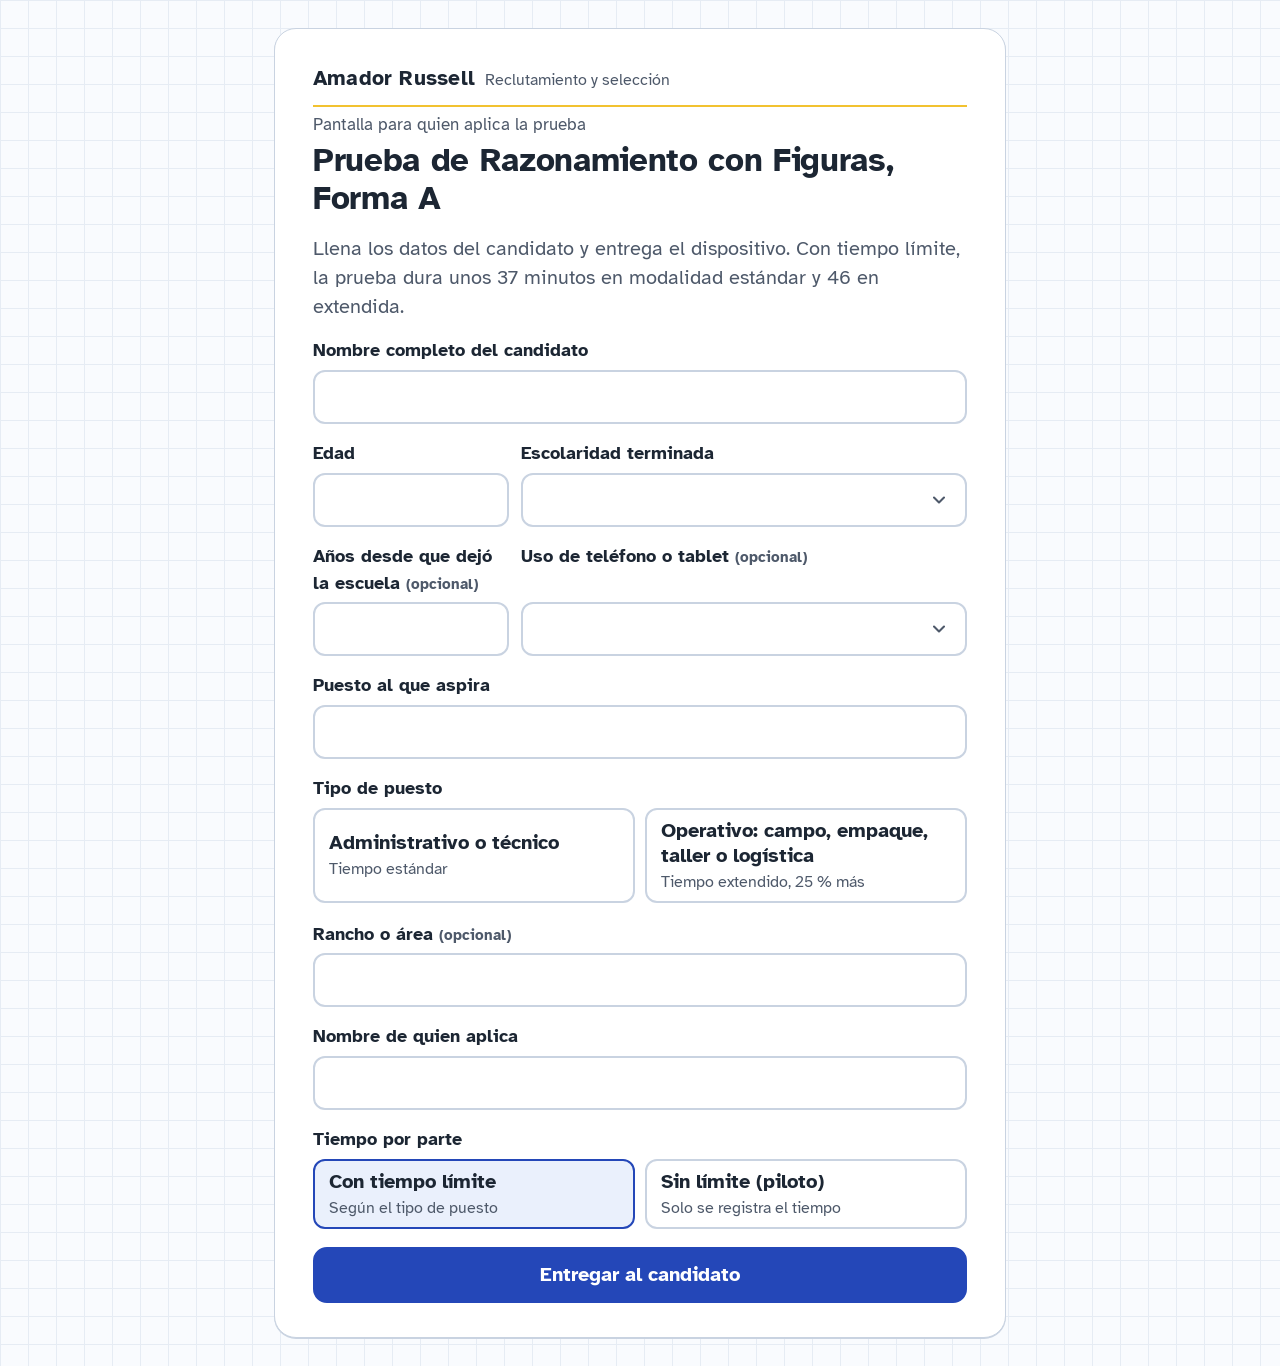
==== commit 42022037: "Alinear las cajas de la captura y dar flecha propia a las listas - Etiqueta arriba y caja abajo en c" ====
--- a/pruebas/razonamiento-figuras/src/prueba.html
+++ b/pruebas/razonamiento-figuras/src/prueba.html
@@ -35,6 +35,9 @@
 button{cursor:pointer;touch-action:manipulation}
 :focus-visible{outline:3px solid var(--pencil);outline-offset:2px}
 .app{max-width:780px;margin:0 auto;min-height:100vh;min-height:100dvh;display:flex;flex-direction:column}
+/* Pantallas de una sola hoja (bienvenida, introducción, final): centradas en vertical en pantallas altas.
+   Los espaciadores se encogen a 0 si la hoja no cabe, así que nunca se corta arriba. */
+.app:has(> .sheet:only-child)::before,.app:has(> .sheet:only-child)::after{content:"";flex:1 1 0}
 .sheet{background:var(--sheet);border:1px solid var(--line);border-radius:22px;padding:22px 20px;margin:16px 14px;box-shadow:0 1px 0 var(--line)}
 @media (min-width:700px){.sheet{padding:34px 38px;margin:28px 24px}}
 h1{font-size:1.65em;line-height:1.15;margin:0 0 .5em;font-weight:700;letter-spacing:-.01em}
@@ -56,10 +59,14 @@
 .row>.btn{flex:1 1 auto;white-space:nowrap}
 
 /* forms */
-label.f{display:block;margin:0 0 16px}
+/* Etiqueta arriba y caja abajo: en un renglón de dos campos las cajas quedan alineadas aunque una etiqueta ocupe dos líneas. */
+label.f{display:flex;flex-direction:column;margin:0 0 16px}
 label.f span{display:block;font-weight:700;margin-bottom:6px;font-size:.92em}
 label.f input,label.f select,label.f textarea{width:100%;min-height:54px;padding:10px 14px;border:2px solid var(--line);border-radius:12px;background:var(--sheet)}
 label.f input:focus,label.f select:focus,label.f textarea:focus{border-color:var(--blue);outline:none}
+label.f input,label.f select{margin-top:auto}
+/* Flecha propia en las listas: la del navegador es chica y queda pegada a la orilla. */
+label.f select{-webkit-appearance:none;appearance:none;padding-right:48px;background-image:url("data:image/svg+xml,%3Csvg xmlns='http://www.w3.org/2000/svg' viewBox='0 0 24 24' fill='none' stroke='%234E596A' stroke-width='2.5' stroke-linecap='round' stroke-linejoin='round'%3E%3Cpath d='M6 9l6 6 6-6'/%3E%3C/svg%3E");background-repeat:no-repeat;background-position:right 16px center;background-size:20px}
 .seg{display:grid;grid-template-columns:1fr 1fr;gap:10px;margin-bottom:18px}
 .seg button{min-height:64px;border:2px solid var(--line);border-radius:12px;background:var(--sheet);text-align:left;padding:8px 14px;line-height:1.25}
 .seg button b{display:block}
@@ -335,13 +342,13 @@
 /* Logotipo de marca/logo-amador-russell.svg; cada pieza tiene su clase lg-* para la animación de la bienvenida. */
 const LOGO = '<svg xmlns="http://www.w3.org/2000/svg" class="logo" data-act="logo" viewBox="20 20 760 760" role="img" aria-label="Amador Russell"><defs><filter id="lg-sombra" filterUnits="userSpaceOnUse" x="0" y="0" width="800" height="800"><feDropShadow dx="3" dy="4" stdDeviation="3" flood-color="#000" flood-opacity=".28"/></filter><clipPath id="lg-clip"><use href="#lg-cuerpo"/><use href="#lg-domo"/></clipPath><linearGradient id="lg-luz"><stop offset="0" stop-color="#fff" stop-opacity="0"/><stop offset=".5" stop-color="#fff" stop-opacity=".8"/><stop offset="1" stop-color="#fff" stop-opacity="0"/></linearGradient></defs><g fill="rgb(21,87,80)" filter="url(#lg-sombra)"><g class="lg-barra"><path transform="matrix(0.25 0 0 -0.25 256 57)" d="M8 66 l0 -34 52 0 c49 0 52 0 52 -8 0 -7 3 -8 36 -8 28 0 36 1 36 5 0 7 28 11 83 11 38 0 41 -1 41 -8 0 -7 3 -8 36 -8 28 0 36 1 36 5 0 7 28 11 83 11 37 0 40 -1 42 -8 3 -11 58 -12 69 -1 6 5 17 6 67 7 l61 0 2 -11 c2 -8 3 -10 8 -7 3 2 19 4 35 4 24 0 29 1 28 5 -3 7 28 11 86 11 36 0 39 -1 39 -8 0 -7 3 -8 36 -8 28 0 36 1 36 5 0 7 28 11 83 11 37 0 40 -1 42 -8 3 -11 58 -12 69 -1 5 5 18 7 66 8 l60 2 2 -10 c3 -10 3 -10 31 -8 43 3 43 3 21 78 -2 7 -38 7 -670 7 l-668 0 0 -34z"/></g><g class="lg-franja" style="--d:0"><path transform="matrix(0.25 0 0 -0.25 282 137)" d="M10 177 c2 -92 4 -168 5 -169 1 -1 45 6 67 11 8 1 8 2 2 163 l-5 162 -36 0 -35 0 2 -167z"/></g><g class="lg-franja" style="--d:1"><path transform="matrix(0.25 0 0 -0.25 331 325)" d="M10 1075 c2 -17 24 -456 27 -538 1 -25 1 -26 16 -33 22 -12 22 -24 -1 -24 -4 0 -8 -2 -10 -3 -1 -2 1 -55 4 -117 l6 -114 30 -60 c24 -47 33 -71 43 -110 9 -39 14 -52 23 -60 8 -7 10 -8 11 -4 1 4 -17 246 -39 539 -22 294 -40 536 -40 539 0 5 -7 6 -36 6 l-36 0 2 -21z"/></g><g class="lg-franja" style="--d:2"><path transform="matrix(0.25 0 0 -0.25 380 344)" d="M41 1173 c-23 -1 -32 -3 -31 -6 2 -4 102 -1141 102 -1154 0 -4 13 -5 50 -5 l51 0 -3 15 c-1 8 -30 263 -64 567 -69 615 -65 586 -69 585 -2 0 -18 -1 -36 -2z"/></g><g class="lg-franja" style="--d:3"><path transform="matrix(0.25 0 0 -0.25 430 344)" d="M15 1167 c-6 -5 0 -58 66 -577 39 -315 72 -574 73 -577 2 -5 98 -8 98 -3 0 1 -39 260 -86 574 -47 315 -86 575 -86 580 0 7 -3 8 -29 8 -18 0 -32 -2 -36 -5z"/></g><g class="lg-franja" style="--d:4"><path transform="matrix(0.25 0 0 -0.25 479 344)" d="M11 1159 c1 -7 44 -269 95 -581 l92 -568 49 -1 c34 -1 49 0 49 3 0 3 -48 258 -106 567 -58 310 -107 570 -108 578 l-3 15 -35 0 -36 0 3 -13z"/></g><g class="lg-franja" style="--d:5"><path transform="matrix(0.25 0 0 -0.25 528 344)" d="M41 1173 c-19 -1 -32 -3 -31 -5 1 -2 53 -260 116 -573 63 -313 115 -573 116 -578 2 -9 4 -9 50 -9 38 0 48 1 48 6 0 3 -57 257 -126 565 -70 307 -128 568 -131 578 -2 10 -5 19 -6 18 -2 0 -18 -1 -36 -2z"/></g><g class="lg-franja" style="--d:6"><path transform="matrix(0.25 0 0 -0.25 578 344)" d="M70 1177 c-1 -3 -12 -5 -25 -5 -13 0 -26 -2 -30 -5 -5 -4 9 -70 124 -577 71 -315 130 -574 131 -577 1 -4 15 -5 50 -5 44 0 48 1 47 7 -2 4 -68 266 -147 583 -168 669 -146 585 -150 579z"/></g><g class="lg-franja" style="--d:9"><path transform="matrix(0.25 0 0 -0.25 415 729)" d="M8 1149 c0 -2 5 -63 12 -137 6 -74 16 -186 22 -250 l10 -116 58 -234 59 -234 0 -50 c1 -53 -2 -78 -9 -97 -8 -19 -1 -23 43 -23 27 0 38 1 39 5 2 5 -111 1029 -123 1108 l-4 31 -53 0 c-30 0 -54 -1 -54 -3z"/></g><g class="lg-franja" style="--d:10"><path transform="matrix(0.25 0 0 -0.25 417 768)" d="M1006 1295 c61 -257 226 -1006 226 -1025 0 -40 -24 -77 -62 -94 -16 -8 -38 -11 -38 -5 0 2 -28 2 -63 0 -95 -5 -234 -6 -236 -1 -1 5 -112 3 -124 -3 -10 -5 -170 -3 -172 3 -1 3 -24 3 -66 1 -95 -5 -232 -6 -234 -1 -1 5 -81 3 -88 -3 -3 -2 -11 -15 -18 -29 -14 -27 -69 -85 -91 -96 -18 -9 -32 -22 -32 -29 0 -6 1145 -8 1180 -1 101 19 182 122 181 232 0 36 -5 58 -124 533 -69 272 -127 502 -130 510 l-5 15 -53 1 -53 1 2 -9z"/></g><g class="lg-franja" style="--d:11"><path transform="matrix(0.25 0 0 -0.25 479 729)" d="M9 1139 c1 -7 33 -263 71 -568 l70 -555 10 0 c9 -1 9 -1 2 -4 -5 -2 17 -4 57 -4 35 0 65 1 67 3 1 3 -155 1051 -166 1116 l-5 25 -54 0 -54 0 2 -13z"/></g><g class="lg-franja" style="--d:12"><path transform="matrix(0.25 0 0 -0.25 543 729)" d="M8 1151 c0 -1 41 -256 92 -567 51 -311 92 -565 92 -566 0 -1 4 -2 8 -2 5 0 7 -2 6 -4 -2 -3 19 -4 58 -4 51 0 61 1 63 6 2 5 -186 1015 -206 1109 l-6 29 -54 0 c-29 0 -53 -1 -53 -1z"/></g><g class="lg-franja" style="--d:13"><path transform="matrix(0.25 0 0 -0.25 607 729)" d="M8 1149 c0 -2 51 -257 113 -567 111 -553 114 -564 123 -565 7 -1 8 -3 4 -5 -4 -2 18 -4 57 -4 37 0 64 2 65 4 2 3 -224 1014 -249 1115 l-6 25 -53 0 c-30 0 -54 -1 -54 -3z"/></g></g><g fill="rgb(21,87,80)" filter="url(#lg-sombra)"><g class="lg-aro"><path transform="matrix(0.25 0 0 -0.25 36 768)" d="M786 2214 c-45 -6 -94 -19 -133 -36 -12 -6 -24 -9 -26 -7 -3 1 -3 0 -2 -3 1 -3 3 -9 5 -13 2 -4 1 -7 -1 -7 -11 0 -82 -53 -111 -82 -50 -50 -83 -105 -106 -173 -6 -19 -100 -387 -208 -817 -188 -752 -196 -784 -196 -820 0 -111 72 -205 182 -239 33 -9 1350 -13 1350 -3 0 3 12 14 27 24 33 21 76 65 91 93 6 10 14 24 17 29 4 6 6 12 6 15 -1 3 1 8 3 13 7 13 10 43 10 94 l-1 48 -57 230 c-31 127 -58 234 -60 238 -2 4 -6 16 -8 26 -4 20 -2 -28 3 -56 5 -38 -8 11 -69 255 -36 145 -68 269 -70 275 -4 10 -5 10 -34 10 -27 0 -30 -1 -28 -7 9 -32 254 -1015 256 -1028 8 -60 -29 -136 -87 -173 -46 -30 1 -29 -703 -27 l-630 1 -28 13 c-68 33 -110 96 -110 168 0 26 377 1545 402 1620 42 124 140 215 268 250 169 45 350 -20 441 -159 29 -43 43 -80 64 -162 10 -38 19 -77 21 -85 l4 -15 37 0 c21 0 38 1 39 2 6 5 -4 80 -11 86 -5 4 -12 24 -20 55 -13 49 -34 99 -64 153 l-15 26 -2 -13 -2 -14 -14 20 c-21 30 -51 59 -87 88 -27 21 -33 28 -31 35 1 6 -1 9 -13 15 -97 43 -116 49 -186 57 -56 7 -55 7 -113 0z"/></g><g class="lg-corona"><path transform="matrix(0.25 0 0 -0.25 149 234)" d="M337 583 l-54 -214 -20 14 c-56 37 -140 33 -190 -11 -12 -10 -12 -10 7 -9 68 7 144 -47 161 -115 5 -20 5 -24 -6 -68 -6 -25 -12 -48 -13 -51 -1 -3 -9 0 -24 9 -56 34 -142 26 -181 -15 l-10 -10 24 0 c54 0 97 -22 130 -67 9 -11 16 -20 17 -21 0 -1 11 3 22 8 131 58 285 53 416 -13 30 -15 28 -16 40 9 12 25 37 51 63 64 22 12 49 20 49 15 0 -4 33 3 38 8 5 5 -8 23 -21 29 -31 16 -96 18 -133 6 -10 -4 -18 -6 -19 -6 -3 4 -8 193 -5 197 7 8 47 19 74 19 14 1 26 2 26 4 0 8 -47 33 -78 41 -32 8 -35 9 -70 3 -23 -4 -36 -8 -36 -12 0 -7 -36 -31 -38 -24 -3 9 -90 359 -90 363 0 2 3 4 6 4 7 0 7 5 2 26 -6 20 -15 30 -26 30 -7 0 -12 -16 -61 -213z"/></g></g><g fill="rgb(249,212,8)"><g class="lg-cuerpo"><path id="lg-cuerpo" transform="matrix(0.25 0 0 -0.25 79 726)" d="M262 1137 c-5 -10 -254 -1010 -254 -1024 0 -41 31 -85 70 -98 29 -10 1162 -11 1191 -1 24 8 47 29 58 52 20 40 26 12 -113 564 -69 277 -127 505 -128 507 -3 4 -821 4 -824 0z"/></g><g class="lg-domo"><path id="lg-domo" transform="matrix(0.25 0 0 -0.25 168 344)" d="M277 336 c-100 -14 -184 -76 -225 -165 -10 -22 -44 -145 -44 -159 0 -5 614 -6 618 0 5 8 -33 143 -50 175 -54 105 -177 166 -299 149z"/></g></g><g clip-path="url(#lg-clip)"><rect class="lg-brillo" x="-60" y="230" width="120" height="520" fill="url(#lg-luz)"/></g><g fill="rgb(3,4,5)" filter="url(#lg-sombra)"><g class="lg-letra" style="--d:0"><path transform="matrix(0.25 0 0 -0.25 145 420)" d="M48 118 c-21 -57 -39 -105 -39 -107 -1 -2 2 -3 7 -2 8 1 12 9 26 46 l16 45 36 -1 35 -1 16 -45 c13 -36 18 -45 24 -45 10 0 11 -3 -32 114 -29 77 -37 96 -43 97 -7 1 -13 -13 -46 -101z m60 38 c6 -18 12 -35 12 -37 0 -2 -13 -3 -28 -3 l-28 0 12 33 c7 18 13 36 14 39 3 7 4 6 18 -32z"/></g><g class="lg-letra" style="--d:1"><path transform="matrix(0.25 0 0 -0.25 190 420)" d="M8 114 c0 -103 0 -106 8 -106 8 0 8 3 9 94 l1 95 37 -49 c21 -26 39 -48 41 -48 2 0 20 22 40 50 l38 50 1 -96 c1 -93 1 -96 9 -96 8 0 8 3 8 106 l0 106 -11 0 c-9 0 -17 -8 -47 -48 -20 -26 -37 -47 -39 -47 -1 1 -18 22 -38 47 -28 36 -38 46 -46 47 l-11 2 0 -107z"/></g><g class="lg-letra" style="--d:2"><path transform="matrix(0.25 0 0 -0.25 240 420)" d="M86 217 c-1 -2 -13 -35 -28 -74 -14 -38 -31 -84 -38 -102 -12 -33 -12 -34 -3 -32 7 1 11 9 25 45 l16 44 36 0 35 0 17 -45 c12 -34 18 -45 23 -45 10 0 10 1 -30 110 -36 96 -44 112 -53 99z m23 -64 l14 -37 -29 0 -30 0 10 27 c15 40 19 49 20 48 1 0 8 -18 15 -38z"/></g><g class="lg-letra" style="--d:3"><path transform="matrix(0.25 0 0 -0.25 286 420)" d="M8 114 l0 -106 31 0 c77 0 122 39 122 105 0 66 -41 103 -116 106 l-37 2 0 -107z m92 78 c28 -16 42 -39 43 -74 3 -58 -33 -94 -96 -94 l-23 0 0 91 0 90 29 -2 c21 -1 35 -4 47 -11z"/></g><g class="lg-letra" style="--d:4"><path transform="matrix(0.25 0 0 -0.25 328 421)" d="M91 222 c-122 -34 -99 -212 27 -211 65 0 108 43 108 107 0 74 -65 124 -135 104z m76 -25 c60 -37 59 -124 0 -159 -75 -44 -165 29 -137 111 19 54 89 78 137 48z"/></g><g class="lg-letra" style="--d:5"><path transform="matrix(0.25 0 0 -0.25 389 420)" d="M8 114 c0 -103 0 -106 8 -106 7 0 8 3 8 36 l0 36 18 0 17 0 23 -36 c18 -29 25 -36 32 -36 10 0 9 2 -14 37 l-24 37 14 7 c35 18 47 66 25 99 -16 23 -36 32 -76 32 l-31 0 0 -106z m76 81 c31 -20 35 -55 10 -82 -12 -14 -15 -15 -42 -16 l-28 -2 0 55 0 54 23 0 c18 0 27 -2 37 -9z"/></g><g class="lg-letra" style="--d:6"><path transform="matrix(0.25 0 0 -0.25 443 420)" d="M8 116 l0 -108 16 0 16 0 0 34 0 34 11 0 c9 0 14 -5 33 -34 22 -34 22 -34 39 -34 9 0 17 1 17 2 0 1 -10 17 -22 36 l-22 34 15 14 c35 31 39 72 10 104 -18 19 -39 26 -78 26 l-35 0 0 -108z m86 66 c31 -30 13 -73 -31 -77 l-23 -2 0 47 0 46 20 0 c18 0 22 -2 34 -14z"/></g><g class="lg-letra" style="--d:7"><path transform="matrix(0.25 0 0 -0.25 482 421)" d="M9 143 l1 -86 12 -16 c35 -42 93 -41 124 3 l12 17 1 83 1 84 -16 0 -16 0 0 -78 c0 -86 -2 -97 -24 -108 -15 -8 -25 -8 -39 0 -22 11 -23 13 -25 102 l-2 82 -15 1 -15 2 1 -86z"/></g><g class="lg-letra" style="--d:8"><path transform="matrix(0.25 0 0 -0.25 525 421)" d="M45 218 c-36 -30 -23 -70 32 -96 35 -16 46 -36 35 -64 -4 -11 -23 -22 -38 -22 -13 0 -34 20 -34 31 0 12 -5 14 -20 8 -15 -5 -14 -16 3 -38 47 -63 149 -7 118 64 -8 18 -32 40 -50 45 -18 6 -35 22 -35 34 0 23 30 32 40 11 3 -5 6 -10 6 -10 1 -1 20 6 25 9 1 1 -1 7 -5 14 -13 25 -55 33 -77 14z"/></g><g class="lg-letra" style="--d:9"><path transform="matrix(0.25 0 0 -0.25 563 421)" d="M42 216 c-34 -30 -20 -67 33 -93 37 -17 49 -40 35 -66 -16 -31 -59 -25 -70 9 -4 13 -6 14 -15 12 -22 -5 -22 -20 2 -46 41 -46 117 -18 118 44 0 29 -15 50 -48 66 -32 16 -41 25 -41 38 0 23 22 31 37 12 9 -11 9 -11 22 -6 l14 6 -8 12 c-15 27 -55 33 -79 12z"/></g><g class="lg-letra" style="--d:10"><path transform="matrix(0.25 0 0 -0.25 603 420)" d="M8 116 l0 -108 60 0 61 0 -2 13 -1 13 -45 1 -45 1 0 32 0 32 45 1 45 1 1 13 1 13 -45 1 -45 1 -1 33 -1 33 46 0 46 0 0 14 0 14 -60 0 -60 0 0 -108z"/></g><g class="lg-letra" style="--d:11"><path transform="matrix(0.25 0 0 -0.25 640 420)" d="M8 116 l0 -108 54 0 54 0 0 14 0 14 -38 0 -38 0 0 94 0 94 -16 0 -16 0 0 -108z"/></g><g class="lg-letra" style="--d:12"><path transform="matrix(0.25 0 0 -0.25 672 420)" d="M8 116 l0 -108 54 0 54 0 0 14 0 14 -38 0 -38 0 0 94 0 94 -16 0 -16 0 0 -108z"/></g></g></svg>';
 /* Reactivos de datos/reactivos.json. FORM_ID sale de ellos: cambiar uno cambia la versión de la forma. */
-const ITEMS = {"A": [{"lienzo": "<polyline points=\"-44,-1 -32,-15 -20,-1 -8,-15 4,-1 16,-15 28,-1 40,-15 52,-1 64,-15 76,-1 88,-15 100,-1 112,-15 124,-1 136,-15 148,-1 160,-15 172,-1 184,-15 196,-1 208,-15 220,-1 232,-15 244,-1 256,-15 268,-1 280,-15 292,-1 304,-15 316,-1 328,-15 340,-1 352,-15\" fill=\"none\" stroke=\"#1C2633\" stroke-width=\"2.5\" stroke-linejoin=\"round\"/><polyline points=\"-44,23 -32,9 -20,23 -8,9 4,23 16,9 28,23 40,9 52,23 64,9 76,23 88,9 100,23 112,9 124,23 136,9 148,23 160,9 172,23 184,9 196,23 208,9 220,23 232,9 244,23 256,9 268,23 280,9 292,23 304,9 316,23 328,9 340,23 352,9\" fill=\"none\" stroke=\"#1C2633\" stroke-width=\"2.5\" stroke-linejoin=\"round\"/><polyline points=\"-44,47 -32,33 -20,47 -8,33 4,47 16,33 28,47 40,33 52,47 64,33 76,47 88,33 100,47 112,33 124,47 136,33 148,47 160,33 172,47 184,33 196,47 208,33 220,47 232,33 244,47 256,33 268,47 280,33 292,47 304,33 316,47 328,33 340,47 352,33\" fill=\"none\" stroke=\"#1C2633\" stroke-width=\"2.5\" stroke-linejoin=\"round\"/><polyline points=\"-44,71 -32,57 -20,71 -8,57 4,71 16,57 28,71 40,57 52,71 64,57 76,71 88,57 100,71 112,57 124,71 136,57 148,71 160,57 172,71 184,57 196,71 208,57 220,71 232,57 244,71 256,57 268,71 280,57 292,71 304,57 316,71 328,57 340,71 352,57\" fill=\"none\" stroke=\"#1C2633\" stroke-width=\"2.5\" stroke-linejoin=\"round\"/><polyline points=\"-44,95 -32,81 -20,95 -8,81 4,95 16,81 28,95 40,81 52,95 64,81 76,95 88,81 100,95 112,81 124,95 136,81 148,95 160,81 172,95 184,81 196,95 208,81 220,95 232,81 244,95 256,81 268,95 280,81 292,95 304,81 316,95 328,81 340,95 352,81\" fill=\"none\" stroke=\"#1C2633\" stroke-width=\"2.5\" stroke-linejoin=\"round\"/><polyline points=\"-44,119 -32,105 -20,119 -8,105 4,119 16,105 28,119 40,105 52,119 64,105 76,119 88,105 100,119 112,105 124,119 136,105 148,119 160,105 172,119 184,105 196,119 208,105 220,119 232,105 244,119 256,105 268,119 280,105 292,119 304,105 316,119 328,105 340,119 352,105\" fill=\"none\" stroke=\"#1C2633\" stroke-width=\"2.5\" stroke-linejoin=\"round\"/><polyline points=\"-44,143 -32,129 -20,143 -8,129 4,143 16,129 28,143 40,129 52,143 64,129 76,143 88,129 100,143 112,129 124,143 136,129 148,143 160,129 172,143 184,129 196,143 208,129 220,143 232,129 244,143 256,129 268,143 280,129 292,143 304,129 316,143 328,129 340,143 352,129\" fill=\"none\" stroke=\"#1C2633\" stroke-width=\"2.5\" stroke-linejoin=\"round\"/><polyline points=\"-44,167 -32,153 -20,167 -8,153 4,167 16,153 28,167 40,153 52,167 64,153 76,167 88,153 100,167 112,153 124,167 136,153 148,167 160,153 172,167 184,153 196,167 208,153 220,167 232,153 244,167 256,153 268,167 280,153 292,167 304,153 316,167 328,153 340,167 352,153\" fill=\"none\" stroke=\"#1C2633\" stroke-width=\"2.5\" stroke-linejoin=\"round\"/><polyline points=\"-44,191 -32,177 -20,191 -8,177 4,191 16,177 28,191 40,177 52,191 64,177 76,191 88,177 100,191 112,177 124,191 136,177 148,191 160,177 172,191 184,177 196,191 208,177 220,191 232,177 244,191 256,177 268,191 280,177 292,191 304,177 316,191 328,177 340,191 352,177\" fill=\"none\" stroke=\"#1C2633\" stroke-width=\"2.5\" stroke-linejoin=\"round\"/><polyline points=\"-44,215 -32,201 -20,215 -8,201 4,215 16,201 28,215 40,201 52,215 64,201 76,215 88,201 100,215 112,201 124,215 136,201 148,215 160,201 172,215 184,201 196,215 208,201 220,215 232,201 244,215 256,201 268,215 280,201 292,215 304,201 316,215 328,201 340,215 352,201\" fill=\"none\" stroke=\"#1C2633\" stroke-width=\"2.5\" stroke-linejoin=\"round\"/><rect x=\"170\" y=\"64\" width=\"70\" height=\"70\" fill=\"#fff\" stroke=\"#1C2633\" stroke-width=\"2.5\"/>", "vista": "0 0 300 200", "opciones": ["<g transform=\"scale(1.4286) translate(-170 -64)\"><polyline points=\"124,71 136,57 148,71 160,57 172,71 184,57 196,71 208,57 220,71 232,57 244,71 256,57 268,71 280,57 292,71\" fill=\"none\" stroke=\"#1C2633\" stroke-width=\"2.5\" stroke-linejoin=\"round\"/><polyline points=\"124,95 136,81 148,95 160,81 172,95 184,81 196,95 208,81 220,95 232,81 244,95 256,81 268,95 280,81 292,95\" fill=\"none\" stroke=\"#1C2633\" stroke-width=\"2.5\" stroke-linejoin=\"round\"/><polyline points=\"124,119 136,105 148,119 160,105 172,119 184,105 196,119 208,105 220,119 232,105 244,119 256,105 268,119 280,105 292,119\" fill=\"none\" stroke=\"#1C2633\" stroke-width=\"2.5\" stroke-linejoin=\"round\"/><polyline points=\"124,143 136,129 148,143 160,129 172,143 184,129 196,143 208,129 220,143 232,129 244,143 256,129 268,143 280,129 292,143\" fill=\"none\" stroke=\"#1C2633\" stroke-width=\"2.5\" stroke-linejoin=\"round\"/></g>", "<g transform=\"scale(1.4286) translate(-170 -64)\"><line x1=\"160\" y1=\"47\" x2=\"160\" y2=\"60\" stroke=\"#1C2633\" stroke-width=\"2.5\"/><line x1=\"200\" y1=\"47\" x2=\"200\" y2=\"60\" stroke=\"#1C2633\" stroke-width=\"2.5\"/><line x1=\"240\" y1=\"47\" x2=\"240\" y2=\"60\" stroke=\"#1C2633\" stroke-width=\"2.5\"/><line x1=\"153\" y1=\"60\" x2=\"257\" y2=\"60\" stroke=\"#1C2633\" stroke-width=\"2.5\"/><line x1=\"180\" y1=\"60\" x2=\"180\" y2=\"80\" stroke=\"#1C2633\" stroke-width=\"2.5\"/><line x1=\"220\" y1=\"60\" x2=\"220\" y2=\"80\" stroke=\"#1C2633\" stroke-width=\"2.5\"/><line x1=\"153\" y1=\"80\" x2=\"257\" y2=\"80\" stroke=\"#1C2633\" stroke-width=\"2.5\"/><line x1=\"160\" y1=\"80\" x2=\"160\" y2=\"100\" stroke=\"#1C2633\" stroke-width=\"2.5\"/><line x1=\"200\" y1=\"80\" x2=\"200\" y2=\"100\" stroke=\"#1C2633\" stroke-width=\"2.5\"/><line x1=\"240\" y1=\"80\" x2=\"240\" y2=\"100\" stroke=\"#1C2633\" stroke-width=\"2.5\"/><line x1=\"153\" y1=\"100\" x2=\"257\" y2=\"100\" stroke=\"#1C2633\" stroke-width=\"2.5\"/><line x1=\"180\" y1=\"100\" x2=\"180\" y2=\"120\" stroke=\"#1C2633\" stroke-width=\"2.5\"/><line x1=\"220\" y1=\"100\" x2=\"220\" y2=\"120\" stroke=\"#1C2633\" stroke-width=\"2.5\"/><line x1=\"153\" y1=\"120\" x2=\"257\" y2=\"120\" stroke=\"#1C2633\" stroke-width=\"2.5\"/><line x1=\"160\" y1=\"120\" x2=\"160\" y2=\"140\" stroke=\"#1C2633\" stroke-width=\"2.5\"/><line x1=\"200\" y1=\"120\" x2=\"200\" y2=\"140\" stroke=\"#1C2633\" stroke-width=\"2.5\"/><line x1=\"240\" y1=\"120\" x2=\"240\" y2=\"140\" stroke=\"#1C2633\" stroke-width=\"2.5\"/><line x1=\"153\" y1=\"140\" x2=\"257\" y2=\"140\" stroke=\"#1C2633\" stroke-width=\"2.5\"/><line x1=\"180\" y1=\"140\" x2=\"180\" y2=\"151\" stroke=\"#1C2633\" stroke-width=\"2.5\"/><line x1=\"220\" y1=\"140\" x2=\"220\" y2=\"151\" stroke=\"#1C2633\" stroke-width=\"2.5\"/></g>", "<g transform=\"scale(1.4286) translate(-170 -64) rotate(90 205 99)\"><polyline points=\"124,71 136,57 148,71 160,57 172,71 184,57 196,71 208,57 220,71 232,57 244,71 256,57 268,71 280,57 292,71\" fill=\"none\" stroke=\"#1C2633\" stroke-width=\"2.5\" stroke-linejoin=\"round\"/><polyline points=\"124,95 136,81 148,95 160,81 172,95 184,81 196,95 208,81 220,95 232,81 244,95 256,81 268,95 280,81 292,95\" fill=\"none\" stroke=\"#1C2633\" stroke-width=\"2.5\" stroke-linejoin=\"round\"/><polyline points=\"124,119 136,105 148,119 160,105 172,119 184,105 196,119 208,105 220,119 232,105 244,119 256,105 268,119 280,105 292,119\" fill=\"none\" stroke=\"#1C2633\" stroke-width=\"2.5\" stroke-linejoin=\"round\"/><polyline points=\"124,143 136,129 148,143 160,129 172,143 184,129 196,143 208,129 220,143 232,129 244,143 256,129 268,143 280,129 292,143\" fill=\"none\" stroke=\"#1C2633\" stroke-width=\"2.5\" stroke-linejoin=\"round\"/></g>", "", "<g transform=\"scale(1.4286) translate(-170 -64)\"><line x1=\"249.7\" y1=\"47\" x2=\"257\" y2=\"54.3\" stroke=\"#1C2633\" stroke-width=\"3\"/><line x1=\"227.1\" y1=\"47\" x2=\"257\" y2=\"76.9\" stroke=\"#1C2633\" stroke-width=\"3\"/><line x1=\"204.5\" y1=\"47\" x2=\"257\" y2=\"99.5\" stroke=\"#1C2633\" stroke-width=\"3\"/><line x1=\"181.9\" y1=\"47\" x2=\"257\" y2=\"122.1\" stroke=\"#1C2633\" stroke-width=\"3\"/><line x1=\"159.2\" y1=\"47\" x2=\"257\" y2=\"144.8\" stroke=\"#1C2633\" stroke-width=\"3\"/><line x1=\"153\" y1=\"63.4\" x2=\"240.6\" y2=\"151\" stroke=\"#1C2633\" stroke-width=\"3\"/><line x1=\"153\" y1=\"86\" x2=\"218\" y2=\"151\" stroke=\"#1C2633\" stroke-width=\"3\"/><line x1=\"153\" y1=\"108.7\" x2=\"195.3\" y2=\"151\" stroke=\"#1C2633\" stroke-width=\"3\"/><line x1=\"153\" y1=\"131.3\" x2=\"172.7\" y2=\"151\" stroke=\"#1C2633\" stroke-width=\"3\"/></g>", "<g transform=\"scale(1.4286) translate(-170 -64)\"><circle cx=\"170\" cy=\"61\" r=\"4\" fill=\"#1C2633\"/><circle cx=\"190\" cy=\"61\" r=\"4\" fill=\"#1C2633\"/><circle cx=\"210\" cy=\"61\" r=\"4\" fill=\"#1C2633\"/><circle cx=\"230\" cy=\"61\" r=\"4\" fill=\"#1C2633\"/><circle cx=\"250\" cy=\"61\" r=\"4\" fill=\"#1C2633\"/><circle cx=\"160\" cy=\"78.4\" r=\"4\" fill=\"#1C2633\"/><circle cx=\"180\" cy=\"78.4\" r=\"4\" fill=\"#1C2633\"/><circle cx=\"200\" cy=\"78.4\" r=\"4\" fill=\"#1C2633\"/><circle cx=\"220\" cy=\"78.4\" r=\"4\" fill=\"#1C2633\"/><circle cx=\"240\" cy=\"78.4\" r=\"4\" fill=\"#1C2633\"/><circle cx=\"170\" cy=\"95.8\" r=\"4\" fill=\"#1C2633\"/><circle cx=\"190\" cy=\"95.8\" r=\"4\" fill=\"#1C2633\"/><circle cx=\"210\" cy=\"95.8\" r=\"4\" fill=\"#1C2633\"/><circle cx=\"230\" cy=\"95.8\" r=\"4\" fill=\"#1C2633\"/><circle cx=\"250\" cy=\"95.8\" r=\"4\" fill=\"#1C2633\"/><circle cx=\"160\" cy=\"113.2\" r=\"4\" fill=\"#1C2633\"/><circle cx=\"180\" cy=\"113.2\" r=\"4\" fill=\"#1C2633\"/><circle cx=\"200\" cy=\"113.2\" r=\"4\" fill=\"#1C2633\"/><circle cx=\"220\" cy=\"113.2\" r=\"4\" fill=\"#1C2633\"/><circle cx=\"240\" cy=\"113.2\" r=\"4\" fill=\"#1C2633\"/><circle cx=\"170\" cy=\"130.6\" r=\"4\" fill=\"#1C2633\"/><circle cx=\"190\" cy=\"130.6\" r=\"4\" fill=\"#1C2633\"/><circle cx=\"210\" cy=\"130.6\" r=\"4\" fill=\"#1C2633\"/><circle cx=\"230\" cy=\"130.6\" r=\"4\" fill=\"#1C2633\"/><circle cx=\"250\" cy=\"130.6\" r=\"4\" fill=\"#1C2633\"/><circle cx=\"160\" cy=\"148\" r=\"4\" fill=\"#1C2633\"/><circle cx=\"180\" cy=\"148\" r=\"4\" fill=\"#1C2633\"/><circle cx=\"200\" cy=\"148\" r=\"4\" fill=\"#1C2633\"/><circle cx=\"220\" cy=\"148\" r=\"4\" fill=\"#1C2633\"/><circle cx=\"240\" cy=\"148\" r=\"4\" fill=\"#1C2633\"/></g>"]}, {"lienzo": "<line x1=\"20\" y1=\"-15\" x2=\"20\" y2=\"0\" stroke=\"#1C2633\" stroke-width=\"2.5\"/><line x1=\"60\" y1=\"-15\" x2=\"60\" y2=\"0\" stroke=\"#1C2633\" stroke-width=\"2.5\"/><line x1=\"100\" y1=\"-15\" x2=\"100\" y2=\"0\" stroke=\"#1C2633\" stroke-width=\"2.5\"/><line x1=\"140\" y1=\"-15\" x2=\"140\" y2=\"0\" stroke=\"#1C2633\" stroke-width=\"2.5\"/><line x1=\"180\" y1=\"-15\" x2=\"180\" y2=\"0\" stroke=\"#1C2633\" stroke-width=\"2.5\"/><line x1=\"220\" y1=\"-15\" x2=\"220\" y2=\"0\" stroke=\"#1C2633\" stroke-width=\"2.5\"/><line x1=\"260\" y1=\"-15\" x2=\"260\" y2=\"0\" stroke=\"#1C2633\" stroke-width=\"2.5\"/><line x1=\"300\" y1=\"-15\" x2=\"300\" y2=\"0\" stroke=\"#1C2633\" stroke-width=\"2.5\"/><line x1=\"-15\" y1=\"0\" x2=\"315\" y2=\"0\" stroke=\"#1C2633\" stroke-width=\"2.5\"/><line x1=\"0\" y1=\"0\" x2=\"0\" y2=\"20\" stroke=\"#1C2633\" stroke-width=\"2.5\"/><line x1=\"40\" y1=\"0\" x2=\"40\" y2=\"20\" stroke=\"#1C2633\" stroke-width=\"2.5\"/><line x1=\"80\" y1=\"0\" x2=\"80\" y2=\"20\" stroke=\"#1C2633\" stroke-width=\"2.5\"/><line x1=\"120\" y1=\"0\" x2=\"120\" y2=\"20\" stroke=\"#1C2633\" stroke-width=\"2.5\"/><line x1=\"160\" y1=\"0\" x2=\"160\" y2=\"20\" stroke=\"#1C2633\" stroke-width=\"2.5\"/><line x1=\"200\" y1=\"0\" x2=\"200\" y2=\"20\" stroke=\"#1C2633\" stroke-width=\"2.5\"/><line x1=\"240\" y1=\"0\" x2=\"240\" y2=\"20\" stroke=\"#1C2633\" stroke-width=\"2.5\"/><line x1=\"280\" y1=\"0\" x2=\"280\" y2=\"20\" stroke=\"#1C2633\" stroke-width=\"2.5\"/><line x1=\"-15\" y1=\"20\" x2=\"315\" y2=\"20\" stroke=\"#1C2633\" stroke-width=\"2.5\"/><line x1=\"20\" y1=\"20\" x2=\"20\" y2=\"40\" stroke=\"#1C2633\" stroke-width=\"2.5\"/><line x1=\"60\" y1=\"20\" x2=\"60\" y2=\"40\" stroke=\"#1C2633\" stroke-width=\"2.5\"/><line x1=\"100\" y1=\"20\" x2=\"100\" y2=\"40\" stroke=\"#1C2633\" stroke-width=\"2.5\"/><line x1=\"140\" y1=\"20\" x2=\"140\" y2=\"40\" stroke=\"#1C2633\" stroke-width=\"2.5\"/><line x1=\"180\" y1=\"20\" x2=\"180\" y2=\"40\" stroke=\"#1C2633\" stroke-width=\"2.5\"/><line x1=\"220\" y1=\"20\" x2=\"220\" y2=\"40\" stroke=\"#1C2633\" stroke-width=\"2.5\"/><line x1=\"260\" y1=\"20\" x2=\"260\" y2=\"40\" stroke=\"#1C2633\" stroke-width=\"2.5\"/><line x1=\"300\" y1=\"20\" x2=\"300\" y2=\"40\" stroke=\"#1C2633\" stroke-width=\"2.5\"/><line x1=\"-15\" y1=\"40\" x2=\"315\" y2=\"40\" stroke=\"#1C2633\" stroke-width=\"2.5\"/><line x1=\"0\" y1=\"40\" x2=\"0\" y2=\"60\" stroke=\"#1C2633\" stroke-width=\"2.5\"/><line x1=\"40\" y1=\"40\" x2=\"40\" y2=\"60\" stroke=\"#1C2633\" stroke-width=\"2.5\"/><line x1=\"80\" y1=\"40\" x2=\"80\" y2=\"60\" stroke=\"#1C2633\" stroke-width=\"2.5\"/><line x1=\"120\" y1=\"40\" x2=\"120\" y2=\"60\" stroke=\"#1C2633\" stroke-width=\"2.5\"/><line x1=\"160\" y1=\"40\" x2=\"160\" y2=\"60\" stroke=\"#1C2633\" stroke-width=\"2.5\"/><line x1=\"200\" y1=\"40\" x2=\"200\" y2=\"60\" stroke=\"#1C2633\" stroke-width=\"2.5\"/><line x1=\"240\" y1=\"40\" x2=\"240\" y2=\"60\" stroke=\"#1C2633\" stroke-width=\"2.5\"/><line x1=\"280\" y1=\"40\" x2=\"280\" y2=\"60\" stroke=\"#1C2633\" stroke-width=\"2.5\"/><line x1=\"-15\" y1=\"60\" x2=\"315\" y2=\"60\" stroke=\"#1C2633\" stroke-width=\"2.5\"/><line x1=\"20\" y1=\"60\" x2=\"20\" y2=\"80\" stroke=\"#1C2633\" stroke-width=\"2.5\"/><line x1=\"60\" y1=\"60\" x2=\"60\" y2=\"80\" stroke=\"#1C2633\" stroke-width=\"2.5\"/><line x1=\"100\" y1=\"60\" x2=\"100\" y2=\"80\" stroke=\"#1C2633\" stroke-width=\"2.5\"/><line x1=\"140\" y1=\"60\" x2=\"140\" y2=\"80\" stroke=\"#1C2633\" stroke-width=\"2.5\"/><line x1=\"180\" y1=\"60\" x2=\"180\" y2=\"80\" stroke=\"#1C2633\" stroke-width=\"2.5\"/><line x1=\"220\" y1=\"60\" x2=\"220\" y2=\"80\" stroke=\"#1C2633\" stroke-width=\"2.5\"/><line x1=\"260\" y1=\"60\" x2=\"260\" y2=\"80\" stroke=\"#1C2633\" stroke-width=\"2.5\"/><line x1=\"300\" y1=\"60\" x2=\"300\" y2=\"80\" stroke=\"#1C2633\" stroke-width=\"2.5\"/><line x1=\"-15\" y1=\"80\" x2=\"315\" y2=\"80\" stroke=\"#1C2633\" stroke-width=\"2.5\"/><line x1=\"0\" y1=\"80\" x2=\"0\" y2=\"100\" stroke=\"#1C2633\" stroke-width=\"2.5\"/><line x1=\"40\" y1=\"80\" x2=\"40\" y2=\"100\" stroke=\"#1C2633\" stroke-width=\"2.5\"/><line x1=\"80\" y1=\"80\" x2=\"80\" y2=\"100\" stroke=\"#1C2633\" stroke-width=\"2.5\"/><line x1=\"120\" y1=\"80\" x2=\"120\" y2=\"100\" stroke=\"#1C2633\" stroke-width=\"2.5\"/><line x1=\"160\" y1=\"80\" x2=\"160\" y2=\"100\" stroke=\"#1C2633\" stroke-width=\"2.5\"/><line x1=\"200\" y1=\"80\" x2=\"200\" y2=\"100\" stroke=\"#1C2633\" stroke-width=\"2.5\"/><line x1=\"240\" y1=\"80\" x2=\"240\" y2=\"100\" stroke=\"#1C2633\" stroke-width=\"2.5\"/><line x1=\"280\" y1=\"80\" x2=\"280\" y2=\"100\" stroke=\"#1C2633\" stroke-width=\"2.5\"/><line x1=\"-15\" y1=\"100\" x2=\"315\" y2=\"100\" stroke=\"#1C2633\" stroke-width=\"2.5\"/><line x1=\"20\" y1=\"100\" x2=\"20\" y2=\"120\" stroke=\"#1C2633\" stroke-width=\"2.5\"/><line x1=\"60\" y1=\"100\" x2=\"60\" y2=\"120\" stroke=\"#1C2633\" stroke-width=\"2.5\"/><line x1=\"100\" y1=\"100\" x2=\"100\" y2=\"120\" stroke=\"#1C2633\" stroke-width=\"2.5\"/><line x1=\"140\" y1=\"100\" x2=\"140\" y2=\"120\" stroke=\"#1C2633\" stroke-width=\"2.5\"/><line x1=\"180\" y1=\"100\" x2=\"180\" y2=\"120\" stroke=\"#1C2633\" stroke-width=\"2.5\"/><line x1=\"220\" y1=\"100\" x2=\"220\" y2=\"120\" stroke=\"#1C2633\" stroke-width=\"2.5\"/><line x1=\"260\" y1=\"100\" x2=\"260\" y2=\"120\" stroke=\"#1C2633\" stroke-width=\"2.5\"/><line x1=\"300\" y1=\"100\" x2=\"300\" y2=\"120\" stroke=\"#1C2633\" stroke-width=\"2.5\"/><line x1=\"-15\" y1=\"120\" x2=\"315\" y2=\"120\" stroke=\"#1C2633\" stroke-width=\"2.5\"/><line x1=\"0\" y1=\"120\" x2=\"0\" y2=\"140\" stroke=\"#1C2633\" stroke-width=\"2.5\"/><line x1=\"40\" y1=\"120\" x2=\"40\" y2=\"140\" stroke=\"#1C2633\" stroke-width=\"2.5\"/><line x1=\"80\" y1=\"120\" x2=\"80\" y2=\"140\" stroke=\"#1C2633\" stroke-width=\"2.5\"/><line x1=\"120\" y1=\"120\" x2=\"120\" y2=\"140\" stroke=\"#1C2633\" stroke-width=\"2.5\"/><line x1=\"160\" y1=\"120\" x2=\"160\" y2=\"140\" stroke=\"#1C2633\" stroke-width=\"2.5\"/><line x1=\"200\" y1=\"120\" x2=\"200\" y2=\"140\" stroke=\"#1C2633\" stroke-width=\"2.5\"/><line x1=\"240\" y1=\"120\" x2=\"240\" y2=\"140\" stroke=\"#1C2633\" stroke-width=\"2.5\"/><line x1=\"280\" y1=\"120\" x2=\"280\" y2=\"140\" stroke=\"#1C2633\" stroke-width=\"2.5\"/><line x1=\"-15\" y1=\"140\" x2=\"315\" y2=\"140\" stroke=\"#1C2633\" stroke-width=\"2.5\"/><line x1=\"20\" y1=\"140\" x2=\"20\" y2=\"160\" stroke=\"#1C2633\" stroke-width=\"2.5\"/><line x1=\"60\" y1=\"140\" x2=\"60\" y2=\"160\" stroke=\"#1C2633\" stroke-width=\"2.5\"/><line x1=\"100\" y1=\"140\" x2=\"100\" y2=\"160\" stroke=\"#1C2633\" stroke-width=\"2.5\"/><line x1=\"140\" y1=\"140\" x2=\"140\" y2=\"160\" stroke=\"#1C2633\" stroke-width=\"2.5\"/><line x1=\"180\" y1=\"140\" x2=\"180\" y2=\"160\" stroke=\"#1C2633\" stroke-width=\"2.5\"/><line x1=\"220\" y1=\"140\" x2=\"220\" y2=\"160\" stroke=\"#1C2633\" stroke-width=\"2.5\"/><line x1=\"260\" y1=\"140\" x2=\"260\" y2=\"160\" stroke=\"#1C2633\" stroke-width=\"2.5\"/><line x1=\"300\" y1=\"140\" x2=\"300\" y2=\"160\" stroke=\"#1C2633\" stroke-width=\"2.5\"/><line x1=\"-15\" y1=\"160\" x2=\"315\" y2=\"160\" stroke=\"#1C2633\" stroke-width=\"2.5\"/><line x1=\"0\" y1=\"160\" x2=\"0\" y2=\"180\" stroke=\"#1C2633\" stroke-width=\"2.5\"/><line x1=\"40\" y1=\"160\" x2=\"40\" y2=\"180\" stroke=\"#1C2633\" stroke-width=\"2.5\"/><line x1=\"80\" y1=\"160\" x2=\"80\" y2=\"180\" stroke=\"#1C2633\" stroke-width=\"2.5\"/><line x1=\"120\" y1=\"160\" x2=\"120\" y2=\"180\" stroke=\"#1C2633\" stroke-width=\"2.5\"/><line x1=\"160\" y1=\"160\" x2=\"160\" y2=\"180\" stroke=\"#1C2633\" stroke-width=\"2.5\"/><line x1=\"200\" y1=\"160\" x2=\"200\" y2=\"180\" stroke=\"#1C2633\" stroke-width=\"2.5\"/><line x1=\"240\" y1=\"160\" x2=\"240\" y2=\"180\" stroke=\"#1C2633\" stroke-width=\"2.5\"/><line x1=\"280\" y1=\"160\" x2=\"280\" y2=\"180\" stroke=\"#1C2633\" stroke-width=\"2.5\"/><line x1=\"-15\" y1=\"180\" x2=\"315\" y2=\"180\" stroke=\"#1C2633\" stroke-width=\"2.5\"/><line x1=\"20\" y1=\"180\" x2=\"20\" y2=\"200\" stroke=\"#1C2633\" stroke-width=\"2.5\"/><line x1=\"60\" y1=\"180\" x2=\"60\" y2=\"200\" stroke=\"#1C2633\" stroke-width=\"2.5\"/><line x1=\"100\" y1=\"180\" x2=\"100\" y2=\"200\" stroke=\"#1C2633\" stroke-width=\"2.5\"/><line x1=\"140\" y1=\"180\" x2=\"140\" y2=\"200\" stroke=\"#1C2633\" stroke-width=\"2.5\"/><line x1=\"180\" y1=\"180\" x2=\"180\" y2=\"200\" stroke=\"#1C2633\" stroke-width=\"2.5\"/><line x1=\"220\" y1=\"180\" x2=\"220\" y2=\"200\" stroke=\"#1C2633\" stroke-width=\"2.5\"/><line x1=\"260\" y1=\"180\" x2=\"260\" y2=\"200\" stroke=\"#1C2633\" stroke-width=\"2.5\"/><line x1=\"300\" y1=\"180\" x2=\"300\" y2=\"200\" stroke=\"#1C2633\" stroke-width=\"2.5\"/><line x1=\"-15\" y1=\"200\" x2=\"315\" y2=\"200\" stroke=\"#1C2633\" stroke-width=\"2.5\"/><line x1=\"0\" y1=\"200\" x2=\"0\" y2=\"215\" stroke=\"#1C2633\" stroke-width=\"2.5\"/><line x1=\"40\" y1=\"200\" x2=\"40\" y2=\"215\" stroke=\"#1C2633\" stroke-width=\"2.5\"/><line x1=\"80\" y1=\"200\" x2=\"80\" y2=\"215\" stroke=\"#1C2633\" stroke-width=\"2.5\"/><line x1=\"120\" y1=\"200\" x2=\"120\" y2=\"215\" stroke=\"#1C2633\" stroke-width=\"2.5\"/><line x1=\"160\" y1=\"200\" x2=\"160\" y2=\"215\" stroke=\"#1C2633\" stroke-width=\"2.5\"/><line x1=\"200\" y1=\"200\" x2=\"200\" y2=\"215\" stroke=\"#1C2633\" stroke-width=\"2.5\"/><line x1=\"240\" y1=\"200\" x2=\"240\" y2=\"215\" stroke=\"#1C2633\" stroke-width=\"2.5\"/><line x1=\"280\" y1=\"200\" x2=\"280\" y2=\"215\" stroke=\"#1C2633\" stroke-width=\"2.5\"/><rect x=\"58\" y=\"86\" width=\"70\" height=\"70\" fill=\"#fff\" stroke=\"#1C2633\" stroke-width=\"2.5\"/>", "vista": "0 0 300 200", "opciones": ["", "<g transform=\"scale(1.4286) translate(-58 -86)\"><circle cx=\"60\" cy=\"78.4\" r=\"4\" fill=\"#1C2633\"/><circle cx=\"80\" cy=\"78.4\" r=\"4\" fill=\"#1C2633\"/><circle cx=\"100\" cy=\"78.4\" r=\"4\" fill=\"#1C2633\"/><circle cx=\"120\" cy=\"78.4\" r=\"4\" fill=\"#1C2633\"/><circle cx=\"140\" cy=\"78.4\" r=\"4\" fill=\"#1C2633\"/><circle cx=\"50\" cy=\"95.8\" r=\"4\" fill=\"#1C2633\"/><circle cx=\"70\" cy=\"95.8\" r=\"4\" fill=\"#1C2633\"/><circle cx=\"90\" cy=\"95.8\" r=\"4\" fill=\"#1C2633\"/><circle cx=\"110\" cy=\"95.8\" r=\"4\" fill=\"#1C2633\"/><circle cx=\"130\" cy=\"95.8\" r=\"4\" fill=\"#1C2633\"/><circle cx=\"60\" cy=\"113.2\" r=\"4\" fill=\"#1C2633\"/><circle cx=\"80\" cy=\"113.2\" r=\"4\" fill=\"#1C2633\"/><circle cx=\"100\" cy=\"113.2\" r=\"4\" fill=\"#1C2633\"/><circle cx=\"120\" cy=\"113.2\" r=\"4\" fill=\"#1C2633\"/><circle cx=\"140\" cy=\"113.2\" r=\"4\" fill=\"#1C2633\"/><circle cx=\"50\" cy=\"130.6\" r=\"4\" fill=\"#1C2633\"/><circle cx=\"70\" cy=\"130.6\" r=\"4\" fill=\"#1C2633\"/><circle cx=\"90\" cy=\"130.6\" r=\"4\" fill=\"#1C2633\"/><circle cx=\"110\" cy=\"130.6\" r=\"4\" fill=\"#1C2633\"/><circle cx=\"130\" cy=\"130.6\" r=\"4\" fill=\"#1C2633\"/><circle cx=\"60\" cy=\"148\" r=\"4\" fill=\"#1C2633\"/><circle cx=\"80\" cy=\"148\" r=\"4\" fill=\"#1C2633\"/><circle cx=\"100\" cy=\"148\" r=\"4\" fill=\"#1C2633\"/><circle cx=\"120\" cy=\"148\" r=\"4\" fill=\"#1C2633\"/><circle cx=\"140\" cy=\"148\" r=\"4\" fill=\"#1C2633\"/><circle cx=\"50\" cy=\"165.4\" r=\"4\" fill=\"#1C2633\"/><circle cx=\"70\" cy=\"165.4\" r=\"4\" fill=\"#1C2633\"/><circle cx=\"90\" cy=\"165.4\" r=\"4\" fill=\"#1C2633\"/><circle cx=\"110\" cy=\"165.4\" r=\"4\" fill=\"#1C2633\"/><circle cx=\"130\" cy=\"165.4\" r=\"4\" fill=\"#1C2633\"/></g>", "<g transform=\"scale(1.4286) translate(-58 -86) rotate(90 93 121)\"><line x1=\"60\" y1=\"69\" x2=\"60\" y2=\"80\" stroke=\"#1C2633\" stroke-width=\"2.5\"/><line x1=\"100\" y1=\"69\" x2=\"100\" y2=\"80\" stroke=\"#1C2633\" stroke-width=\"2.5\"/><line x1=\"140\" y1=\"69\" x2=\"140\" y2=\"80\" stroke=\"#1C2633\" stroke-width=\"2.5\"/><line x1=\"41\" y1=\"80\" x2=\"145\" y2=\"80\" stroke=\"#1C2633\" stroke-width=\"2.5\"/><line x1=\"80\" y1=\"80\" x2=\"80\" y2=\"100\" stroke=\"#1C2633\" stroke-width=\"2.5\"/><line x1=\"120\" y1=\"80\" x2=\"120\" y2=\"100\" stroke=\"#1C2633\" stroke-width=\"2.5\"/><line x1=\"41\" y1=\"100\" x2=\"145\" y2=\"100\" stroke=\"#1C2633\" stroke-width=\"2.5\"/><line x1=\"60\" y1=\"100\" x2=\"60\" y2=\"120\" stroke=\"#1C2633\" stroke-width=\"2.5\"/><line x1=\"100\" y1=\"100\" x2=\"100\" y2=\"120\" stroke=\"#1C2633\" stroke-width=\"2.5\"/><line x1=\"140\" y1=\"100\" x2=\"140\" y2=\"120\" stroke=\"#1C2633\" stroke-width=\"2.5\"/><line x1=\"41\" y1=\"120\" x2=\"145\" y2=\"120\" stroke=\"#1C2633\" stroke-width=\"2.5\"/><line x1=\"80\" y1=\"120\" x2=\"80\" y2=\"140\" stroke=\"#1C2633\" stroke-width=\"2.5\"/><line x1=\"120\" y1=\"120\" x2=\"120\" y2=\"140\" stroke=\"#1C2633\" stroke-width=\"2.5\"/><line x1=\"41\" y1=\"140\" x2=\"145\" y2=\"140\" stroke=\"#1C2633\" stroke-width=\"2.5\"/><line x1=\"60\" y1=\"140\" x2=\"60\" y2=\"160\" stroke=\"#1C2633\" stroke-width=\"2.5\"/><line x1=\"100\" y1=\"140\" x2=\"100\" y2=\"160\" stroke=\"#1C2633\" stroke-width=\"2.5\"/><line x1=\"140\" y1=\"140\" x2=\"140\" y2=\"160\" stroke=\"#1C2633\" stroke-width=\"2.5\"/><line x1=\"41\" y1=\"160\" x2=\"145\" y2=\"160\" stroke=\"#1C2633\" stroke-width=\"2.5\"/><line x1=\"80\" y1=\"160\" x2=\"80\" y2=\"173\" stroke=\"#1C2633\" stroke-width=\"2.5\"/><line x1=\"120\" y1=\"160\" x2=\"120\" y2=\"173\" stroke=\"#1C2633\" stroke-width=\"2.5\"/></g>", "<g transform=\"scale(1.4286) translate(-58 -86)\"><line x1=\"64\" y1=\"69\" x2=\"64\" y2=\"76\" stroke=\"#1C2633\" stroke-width=\"2.5\"/><line x1=\"88\" y1=\"69\" x2=\"88\" y2=\"76\" stroke=\"#1C2633\" stroke-width=\"2.5\"/><line x1=\"112\" y1=\"69\" x2=\"112\" y2=\"76\" stroke=\"#1C2633\" stroke-width=\"2.5\"/><line x1=\"136\" y1=\"69\" x2=\"136\" y2=\"76\" stroke=\"#1C2633\" stroke-width=\"2.5\"/><line x1=\"41\" y1=\"76\" x2=\"145\" y2=\"76\" stroke=\"#1C2633\" stroke-width=\"2.5\"/><line x1=\"52\" y1=\"76\" x2=\"52\" y2=\"88\" stroke=\"#1C2633\" stroke-width=\"2.5\"/><line x1=\"76\" y1=\"76\" x2=\"76\" y2=\"88\" stroke=\"#1C2633\" stroke-width=\"2.5\"/><line x1=\"100\" y1=\"76\" x2=\"100\" y2=\"88\" stroke=\"#1C2633\" stroke-width=\"2.5\"/><line x1=\"124\" y1=\"76\" x2=\"124\" y2=\"88\" stroke=\"#1C2633\" stroke-width=\"2.5\"/><line x1=\"41\" y1=\"88\" x2=\"145\" y2=\"88\" stroke=\"#1C2633\" stroke-width=\"2.5\"/><line x1=\"64\" y1=\"88\" x2=\"64\" y2=\"100\" stroke=\"#1C2633\" stroke-width=\"2.5\"/><line x1=\"88\" y1=\"88\" x2=\"88\" y2=\"100\" stroke=\"#1C2633\" stroke-width=\"2.5\"/><line x1=\"112\" y1=\"88\" x2=\"112\" y2=\"100\" stroke=\"#1C2633\" stroke-width=\"2.5\"/><line x1=\"136\" y1=\"88\" x2=\"136\" y2=\"100\" stroke=\"#1C2633\" stroke-width=\"2.5\"/><line x1=\"41\" y1=\"100\" x2=\"145\" y2=\"100\" stroke=\"#1C2633\" stroke-width=\"2.5\"/><line x1=\"52\" y1=\"100\" x2=\"52\" y2=\"112\" stroke=\"#1C2633\" stroke-width=\"2.5\"/><line x1=\"76\" y1=\"100\" x2=\"76\" y2=\"112\" stroke=\"#1C2633\" stroke-width=\"2.5\"/><line x1=\"100\" y1=\"100\" x2=\"100\" y2=\"112\" stroke=\"#1C2633\" stroke-width=\"2.5\"/><line x1=\"124\" y1=\"100\" x2=\"124\" y2=\"112\" stroke=\"#1C2633\" stroke-width=\"2.5\"/><line x1=\"41\" y1=\"112\" x2=\"145\" y2=\"112\" stroke=\"#1C2633\" stroke-width=\"2.5\"/><line x1=\"64\" y1=\"112\" x2=\"64\" y2=\"124\" stroke=\"#1C2633\" stroke-width=\"2.5\"/><line x1=\"88\" y1=\"112\" x2=\"88\" y2=\"124\" stroke=\"#1C2633\" stroke-width=\"2.5\"/><line x1=\"112\" y1=\"112\" x2=\"112\" y2=\"124\" stroke=\"#1C2633\" stroke-width=\"2.5\"/><line x1=\"136\" y1=\"112\" x2=\"136\" y2=\"124\" stroke=\"#1C2633\" stroke-width=\"2.5\"/><line x1=\"41\" y1=\"124\" x2=\"145\" y2=\"124\" stroke=\"#1C2633\" stroke-width=\"2.5\"/><line x1=\"52\" y1=\"124\" x2=\"52\" y2=\"136\" stroke=\"#1C2633\" stroke-width=\"2.5\"/><line x1=\"76\" y1=\"124\" x2=\"76\" y2=\"136\" stroke=\"#1C2633\" stroke-width=\"2.5\"/><line x1=\"100\" y1=\"124\" x2=\"100\" y2=\"136\" stroke=\"#1C2633\" stroke-width=\"2.5\"/><line x1=\"124\" y1=\"124\" x2=\"124\" y2=\"136\" stroke=\"#1C2633\" stroke-width=\"2.5\"/><line x1=\"41\" y1=\"136\" x2=\"145\" y2=\"136\" stroke=\"#1C2633\" stroke-width=\"2.5\"/><line x1=\"64\" y1=\"136\" x2=\"64\" y2=\"148\" stroke=\"#1C2633\" stroke-width=\"2.5\"/><line x1=\"88\" y1=\"136\" x2=\"88\" y2=\"148\" stroke=\"#1C2633\" stroke-width=\"2.5\"/><line x1=\"112\" y1=\"136\" x2=\"112\" y2=\"148\" stroke=\"#1C2633\" stroke-width=\"2.5\"/><line x1=\"136\" y1=\"136\" x2=\"136\" y2=\"148\" stroke=\"#1C2633\" stroke-width=\"2.5\"/><line x1=\"41\" y1=\"148\" x2=\"145\" y2=\"148\" stroke=\"#1C2633\" stroke-width=\"2.5\"/><line x1=\"52\" y1=\"148\" x2=\"52\" y2=\"160\" stroke=\"#1C2633\" stroke-width=\"2.5\"/><line x1=\"76\" y1=\"148\" x2=\"76\" y2=\"160\" stroke=\"#1C2633\" stroke-width=\"2.5\"/><line x1=\"100\" y1=\"148\" x2=\"100\" y2=\"160\" stroke=\"#1C2633\" stroke-width=\"2.5\"/><line x1=\"124\" y1=\"148\" x2=\"124\" y2=\"160\" stroke=\"#1C2633\" stroke-width=\"2.5\"/><line x1=\"41\" y1=\"160\" x2=\"145\" y2=\"160\" stroke=\"#1C2633\" stroke-width=\"2.5\"/><line x1=\"64\" y1=\"160\" x2=\"64\" y2=\"172\" stroke=\"#1C2633\" stroke-width=\"2.5\"/><line x1=\"88\" y1=\"160\" x2=\"88\" y2=\"172\" stroke=\"#1C2633\" stroke-width=\"2.5\"/><line x1=\"112\" y1=\"160\" x2=\"112\" y2=\"172\" stroke=\"#1C2633\" stroke-width=\"2.5\"/><line x1=\"136\" y1=\"160\" x2=\"136\" y2=\"172\" stroke=\"#1C2633\" stroke-width=\"2.5\"/></g>", "<g transform=\"scale(1.4286) translate(-58 -86)\"><line x1=\"60\" y1=\"69\" x2=\"60\" y2=\"80\" stroke=\"#1C2633\" stroke-width=\"2.5\"/><line x1=\"100\" y1=\"69\" x2=\"100\" y2=\"80\" stroke=\"#1C2633\" stroke-width=\"2.5\"/><line x1=\"140\" y1=\"69\" x2=\"140\" y2=\"80\" stroke=\"#1C2633\" stroke-width=\"2.5\"/><line x1=\"41\" y1=\"80\" x2=\"145\" y2=\"80\" stroke=\"#1C2633\" stroke-width=\"2.5\"/><line x1=\"80\" y1=\"80\" x2=\"80\" y2=\"100\" stroke=\"#1C2633\" stroke-width=\"2.5\"/><line x1=\"120\" y1=\"80\" x2=\"120\" y2=\"100\" stroke=\"#1C2633\" stroke-width=\"2.5\"/><line x1=\"41\" y1=\"100\" x2=\"145\" y2=\"100\" stroke=\"#1C2633\" stroke-width=\"2.5\"/><line x1=\"60\" y1=\"100\" x2=\"60\" y2=\"120\" stroke=\"#1C2633\" stroke-width=\"2.5\"/><line x1=\"100\" y1=\"100\" x2=\"100\" y2=\"120\" stroke=\"#1C2633\" stroke-width=\"2.5\"/><line x1=\"140\" y1=\"100\" x2=\"140\" y2=\"120\" stroke=\"#1C2633\" stroke-width=\"2.5\"/><line x1=\"41\" y1=\"120\" x2=\"145\" y2=\"120\" stroke=\"#1C2633\" stroke-width=\"2.5\"/><line x1=\"80\" y1=\"120\" x2=\"80\" y2=\"140\" stroke=\"#1C2633\" stroke-width=\"2.5\"/><line x1=\"120\" y1=\"120\" x2=\"120\" y2=\"140\" stroke=\"#1C2633\" stroke-width=\"2.5\"/><line x1=\"41\" y1=\"140\" x2=\"145\" y2=\"140\" stroke=\"#1C2633\" stroke-width=\"2.5\"/><line x1=\"60\" y1=\"140\" x2=\"60\" y2=\"160\" stroke=\"#1C2633\" stroke-width=\"2.5\"/><line x1=\"100\" y1=\"140\" x2=\"100\" y2=\"160\" stroke=\"#1C2633\" stroke-width=\"2.5\"/><line x1=\"140\" y1=\"140\" x2=\"140\" y2=\"160\" stroke=\"#1C2633\" stroke-width=\"2.5\"/><line x1=\"41\" y1=\"160\" x2=\"145\" y2=\"160\" stroke=\"#1C2633\" stroke-width=\"2.5\"/><line x1=\"80\" y1=\"160\" x2=\"80\" y2=\"173\" stroke=\"#1C2633\" stroke-width=\"2.5\"/><line x1=\"120\" y1=\"160\" x2=\"120\" y2=\"173\" stroke=\"#1C2633\" stroke-width=\"2.5\"/></g>", "<g transform=\"scale(1.4286) translate(-58 -86)\"><polyline points=\"4,95 16,81 28,95 40,81 52,95 64,81 76,95 88,81 100,95 112,81 124,95 136,81 148,95 160,81 172,95\" fill=\"none\" stroke=\"#1C2633\" stroke-width=\"2.5\" stroke-linejoin=\"round\"/><polyline points=\"4,119 16,105 28,119 40,105 52,119 64,105 76,119 88,105 100,119 112,105 124,119 136,105 148,119 160,105 172,119\" fill=\"none\" stroke=\"#1C2633\" stroke-width=\"2.5\" stroke-linejoin=\"round\"/><polyline points=\"4,143 16,129 28,143 40,129 52,143 64,129 76,143 88,129 100,143 112,129 124,143 136,129 148,143 160,129 172,143\" fill=\"none\" stroke=\"#1C2633\" stroke-width=\"2.5\" stroke-linejoin=\"round\"/><polyline points=\"4,167 16,153 28,167 40,153 52,167 64,153 76,167 88,153 100,167 112,153 124,167 136,153 148,167 160,153 172,167\" fill=\"none\" stroke=\"#1C2633\" stroke-width=\"2.5\" stroke-linejoin=\"round\"/></g>"]}, {"lienzo": "<circle cx=\"-10\" cy=\"-8.6\" r=\"4\" fill=\"#1C2633\"/><circle cx=\"10\" cy=\"-8.6\" r=\"4\" fill=\"#1C2633\"/><circle cx=\"30\" cy=\"-8.6\" r=\"4\" fill=\"#1C2633\"/><circle cx=\"50\" cy=\"-8.6\" r=\"4\" fill=\"#1C2633\"/><circle cx=\"70\" cy=\"-8.6\" r=\"4\" fill=\"#1C2633\"/><circle cx=\"90\" cy=\"-8.6\" r=\"4\" fill=\"#1C2633\"/><circle cx=\"110\" cy=\"-8.6\" r=\"4\" fill=\"#1C2633\"/><circle cx=\"130\" cy=\"-8.6\" r=\"4\" fill=\"#1C2633\"/><circle cx=\"150\" cy=\"-8.6\" r=\"4\" fill=\"#1C2633\"/><circle cx=\"170\" cy=\"-8.6\" r=\"4\" fill=\"#1C2633\"/><circle cx=\"190\" cy=\"-8.6\" r=\"4\" fill=\"#1C2633\"/><circle cx=\"210\" cy=\"-8.6\" r=\"4\" fill=\"#1C2633\"/><circle cx=\"230\" cy=\"-8.6\" r=\"4\" fill=\"#1C2633\"/><circle cx=\"250\" cy=\"-8.6\" r=\"4\" fill=\"#1C2633\"/><circle cx=\"270\" cy=\"-8.6\" r=\"4\" fill=\"#1C2633\"/><circle cx=\"290\" cy=\"-8.6\" r=\"4\" fill=\"#1C2633\"/><circle cx=\"310\" cy=\"-8.6\" r=\"4\" fill=\"#1C2633\"/><circle cx=\"0\" cy=\"8.8\" r=\"4\" fill=\"#1C2633\"/><circle cx=\"20\" cy=\"8.8\" r=\"4\" fill=\"#1C2633\"/><circle cx=\"40\" cy=\"8.8\" r=\"4\" fill=\"#1C2633\"/><circle cx=\"60\" cy=\"8.8\" r=\"4\" fill=\"#1C2633\"/><circle cx=\"80\" cy=\"8.8\" r=\"4\" fill=\"#1C2633\"/><circle cx=\"100\" cy=\"8.8\" r=\"4\" fill=\"#1C2633\"/><circle cx=\"120\" cy=\"8.8\" r=\"4\" fill=\"#1C2633\"/><circle cx=\"140\" cy=\"8.8\" r=\"4\" fill=\"#1C2633\"/><circle cx=\"160\" cy=\"8.8\" r=\"4\" fill=\"#1C2633\"/><circle cx=\"180\" cy=\"8.8\" r=\"4\" fill=\"#1C2633\"/><circle cx=\"200\" cy=\"8.8\" r=\"4\" fill=\"#1C2633\"/><circle cx=\"220\" cy=\"8.8\" r=\"4\" fill=\"#1C2633\"/><circle cx=\"240\" cy=\"8.8\" r=\"4\" fill=\"#1C2633\"/><circle cx=\"260\" cy=\"8.8\" r=\"4\" fill=\"#1C2633\"/><circle cx=\"280\" cy=\"8.8\" r=\"4\" fill=\"#1C2633\"/><circle cx=\"300\" cy=\"8.8\" r=\"4\" fill=\"#1C2633\"/><circle cx=\"-10\" cy=\"26.2\" r=\"4\" fill=\"#1C2633\"/><circle cx=\"10\" cy=\"26.2\" r=\"4\" fill=\"#1C2633\"/><circle cx=\"30\" cy=\"26.2\" r=\"4\" fill=\"#1C2633\"/><circle cx=\"50\" cy=\"26.2\" r=\"4\" fill=\"#1C2633\"/><circle cx=\"70\" cy=\"26.2\" r=\"4\" fill=\"#1C2633\"/><circle cx=\"90\" cy=\"26.2\" r=\"4\" fill=\"#1C2633\"/><circle cx=\"110\" cy=\"26.2\" r=\"4\" fill=\"#1C2633\"/><circle cx=\"130\" cy=\"26.2\" r=\"4\" fill=\"#1C2633\"/><circle cx=\"150\" cy=\"26.2\" r=\"4\" fill=\"#1C2633\"/><circle cx=\"170\" cy=\"26.2\" r=\"4\" fill=\"#1C2633\"/><circle cx=\"190\" cy=\"26.2\" r=\"4\" fill=\"#1C2633\"/><circle cx=\"210\" cy=\"26.2\" r=\"4\" fill=\"#1C2633\"/><circle cx=\"230\" cy=\"26.2\" r=\"4\" fill=\"#1C2633\"/><circle cx=\"250\" cy=\"26.2\" r=\"4\" fill=\"#1C2633\"/><circle cx=\"270\" cy=\"26.2\" r=\"4\" fill=\"#1C2633\"/><circle cx=\"290\" cy=\"26.2\" r=\"4\" fill=\"#1C2633\"/><circle cx=\"310\" cy=\"26.2\" r=\"4\" fill=\"#1C2633\"/><circle cx=\"0\" cy=\"43.6\" r=\"4\" fill=\"#1C2633\"/><circle cx=\"20\" cy=\"43.6\" r=\"4\" fill=\"#1C2633\"/><circle cx=\"40\" cy=\"43.6\" r=\"4\" fill=\"#1C2633\"/><circle cx=\"60\" cy=\"43.6\" r=\"4\" fill=\"#1C2633\"/><circle cx=\"80\" cy=\"43.6\" r=\"4\" fill=\"#1C2633\"/><circle cx=\"100\" cy=\"43.6\" r=\"4\" fill=\"#1C2633\"/><circle cx=\"120\" cy=\"43.6\" r=\"4\" fill=\"#1C2633\"/><circle cx=\"140\" cy=\"43.6\" r=\"4\" fill=\"#1C2633\"/><circle cx=\"160\" cy=\"43.6\" r=\"4\" fill=\"#1C2633\"/><circle cx=\"180\" cy=\"43.6\" r=\"4\" fill=\"#1C2633\"/><circle cx=\"200\" cy=\"43.6\" r=\"4\" fill=\"#1C2633\"/><circle cx=\"220\" cy=\"43.6\" r=\"4\" fill=\"#1C2633\"/><circle cx=\"240\" cy=\"43.6\" r=\"4\" fill=\"#1C2633\"/><circle cx=\"260\" cy=\"43.6\" r=\"4\" fill=\"#1C2633\"/><circle cx=\"280\" cy=\"43.6\" r=\"4\" fill=\"#1C2633\"/><circle cx=\"300\" cy=\"43.6\" r=\"4\" fill=\"#1C2633\"/><circle cx=\"-10\" cy=\"61\" r=\"4\" fill=\"#1C2633\"/><circle cx=\"10\" cy=\"61\" r=\"4\" fill=\"#1C2633\"/><circle cx=\"30\" cy=\"61\" r=\"4\" fill=\"#1C2633\"/><circle cx=\"50\" cy=\"61\" r=\"4\" fill=\"#1C2633\"/><circle cx=\"70\" cy=\"61\" r=\"4\" fill=\"#1C2633\"/><circle cx=\"90\" cy=\"61\" r=\"4\" fill=\"#1C2633\"/><circle cx=\"110\" cy=\"61\" r=\"4\" fill=\"#1C2633\"/><circle cx=\"130\" cy=\"61\" r=\"4\" fill=\"#1C2633\"/><circle cx=\"150\" cy=\"61\" r=\"4\" fill=\"#1C2633\"/><circle cx=\"170\" cy=\"61\" r=\"4\" fill=\"#1C2633\"/><circle cx=\"190\" cy=\"61\" r=\"4\" fill=\"#1C2633\"/><circle cx=\"210\" cy=\"61\" r=\"4\" fill=\"#1C2633\"/><circle cx=\"230\" cy=\"61\" r=\"4\" fill=\"#1C2633\"/><circle cx=\"250\" cy=\"61\" r=\"4\" fill=\"#1C2633\"/><circle cx=\"270\" cy=\"61\" r=\"4\" fill=\"#1C2633\"/><circle cx=\"290\" cy=\"61\" r=\"4\" fill=\"#1C2633\"/><circle cx=\"310\" cy=\"61\" r=\"4\" fill=\"#1C2633\"/><circle cx=\"0\" cy=\"78.4\" r=\"4\" fill=\"#1C2633\"/><circle cx=\"20\" cy=\"78.4\" r=\"4\" fill=\"#1C2633\"/><circle cx=\"40\" cy=\"78.4\" r=\"4\" fill=\"#1C2633\"/><circle cx=\"60\" cy=\"78.4\" r=\"4\" fill=\"#1C2633\"/><circle cx=\"80\" cy=\"78.4\" r=\"4\" fill=\"#1C2633\"/><circle cx=\"100\" cy=\"78.4\" r=\"4\" fill=\"#1C2633\"/><circle cx=\"120\" cy=\"78.4\" r=\"4\" fill=\"#1C2633\"/><circle cx=\"140\" cy=\"78.4\" r=\"4\" fill=\"#1C2633\"/><circle cx=\"160\" cy=\"78.4\" r=\"4\" fill=\"#1C2633\"/><circle cx=\"180\" cy=\"78.4\" r=\"4\" fill=\"#1C2633\"/><circle cx=\"200\" cy=\"78.4\" r=\"4\" fill=\"#1C2633\"/><circle cx=\"220\" cy=\"78.4\" r=\"4\" fill=\"#1C2633\"/><circle cx=\"240\" cy=\"78.4\" r=\"4\" fill=\"#1C2633\"/><circle cx=\"260\" cy=\"78.4\" r=\"4\" fill=\"#1C2633\"/><circle cx=\"280\" cy=\"78.4\" r=\"4\" fill=\"#1C2633\"/><circle cx=\"300\" cy=\"78.4\" r=\"4\" fill=\"#1C2633\"/><circle cx=\"-10\" cy=\"95.8\" r=\"4\" fill=\"#1C2633\"/><circle cx=\"10\" cy=\"95.8\" r=\"4\" fill=\"#1C2633\"/><circle cx=\"30\" cy=\"95.8\" r=\"4\" fill=\"#1C2633\"/><circle cx=\"50\" cy=\"95.8\" r=\"4\" fill=\"#1C2633\"/><circle cx=\"70\" cy=\"95.8\" r=\"4\" fill=\"#1C2633\"/><circle cx=\"90\" cy=\"95.8\" r=\"4\" fill=\"#1C2633\"/><circle cx=\"110\" cy=\"95.8\" r=\"4\" fill=\"#1C2633\"/><circle cx=\"130\" cy=\"95.8\" r=\"4\" fill=\"#1C2633\"/><circle cx=\"150\" cy=\"95.8\" r=\"4\" fill=\"#1C2633\"/><circle cx=\"170\" cy=\"95.8\" r=\"4\" fill=\"#1C2633\"/><circle cx=\"190\" cy=\"95.8\" r=\"4\" fill=\"#1C2633\"/><circle cx=\"210\" cy=\"95.8\" r=\"4\" fill=\"#1C2633\"/><circle cx=\"230\" cy=\"95.8\" r=\"4\" fill=\"#1C2633\"/><circle cx=\"250\" cy=\"95.8\" r=\"4\" fill=\"#1C2633\"/><circle cx=\"270\" cy=\"95.8\" r=\"4\" fill=\"#1C2633\"/><circle cx=\"290\" cy=\"95.8\" r=\"4\" fill=\"#1C2633\"/><circle cx=\"310\" cy=\"95.8\" r=\"4\" fill=\"#1C2633\"/><circle cx=\"0\" cy=\"113.2\" r=\"4\" fill=\"#1C2633\"/><circle cx=\"20\" cy=\"113.2\" r=\"4\" fill=\"#1C2633\"/><circle cx=\"40\" cy=\"113.2\" r=\"4\" fill=\"#1C2633\"/><circle cx=\"60\" cy=\"113.2\" r=\"4\" fill=\"#1C2633\"/><circle cx=\"80\" cy=\"113.2\" r=\"4\" fill=\"#1C2633\"/><circle cx=\"100\" cy=\"113.2\" r=\"4\" fill=\"#1C2633\"/><circle cx=\"120\" cy=\"113.2\" r=\"4\" fill=\"#1C2633\"/><circle cx=\"140\" cy=\"113.2\" r=\"4\" fill=\"#1C2633\"/><circle cx=\"160\" cy=\"113.2\" r=\"4\" fill=\"#1C2633\"/><circle cx=\"180\" cy=\"113.2\" r=\"4\" fill=\"#1C2633\"/><circle cx=\"200\" cy=\"113.2\" r=\"4\" fill=\"#1C2633\"/><circle cx=\"220\" cy=\"113.2\" r=\"4\" fill=\"#1C2633\"/><circle cx=\"240\" cy=\"113.2\" r=\"4\" fill=\"#1C2633\"/><circle cx=\"260\" cy=\"113.2\" r=\"4\" fill=\"#1C2633\"/><circle cx=\"280\" cy=\"113.2\" r=\"4\" fill=\"#1C2633\"/><circle cx=\"300\" cy=\"113.2\" r=\"4\" fill=\"#1C2633\"/><circle cx=\"-10\" cy=\"130.6\" r=\"4\" fill=\"#1C2633\"/><circle cx=\"10\" cy=\"130.6\" r=\"4\" fill=\"#1C2633\"/><circle cx=\"30\" cy=\"130.6\" r=\"4\" fill=\"#1C2633\"/><circle cx=\"50\" cy=\"130.6\" r=\"4\" fill=\"#1C2633\"/><circle cx=\"70\" cy=\"130.6\" r=\"4\" fill=\"#1C2633\"/><circle cx=\"90\" cy=\"130.6\" r=\"4\" fill=\"#1C2633\"/><circle cx=\"110\" cy=\"130.6\" r=\"4\" fill=\"#1C2633\"/><circle cx=\"130\" cy=\"130.6\" r=\"4\" fill=\"#1C2633\"/><circle cx=\"150\" cy=\"130.6\" r=\"4\" fill=\"#1C2633\"/><circle cx=\"170\" cy=\"130.6\" r=\"4\" fill=\"#1C2633\"/><circle cx=\"190\" cy=\"130.6\" r=\"4\" fill=\"#1C2633\"/><circle cx=\"210\" cy=\"130.6\" r=\"4\" fill=\"#1C2633\"/><circle cx=\"230\" cy=\"130.6\" r=\"4\" fill=\"#1C2633\"/><circle cx=\"250\" cy=\"130.6\" r=\"4\" fill=\"#1C2633\"/><circle cx=\"270\" cy=\"130.6\" r=\"4\" fill=\"#1C2633\"/><circle cx=\"290\" cy=\"130.6\" r=\"4\" fill=\"#1C2633\"/><circle cx=\"310\" cy=\"130.6\" r=\"4\" fill=\"#1C2633\"/><circle cx=\"0\" cy=\"148\" r=\"4\" fill=\"#1C2633\"/><circle cx=\"20\" cy=\"148\" r=\"4\" fill=\"#1C2633\"/><circle cx=\"40\" cy=\"148\" r=\"4\" fill=\"#1C2633\"/><circle cx=\"60\" cy=\"148\" r=\"4\" fill=\"#1C2633\"/><circle cx=\"80\" cy=\"148\" r=\"4\" fill=\"#1C2633\"/><circle cx=\"100\" cy=\"148\" r=\"4\" fill=\"#1C2633\"/><circle cx=\"120\" cy=\"148\" r=\"4\" fill=\"#1C2633\"/><circle cx=\"140\" cy=\"148\" r=\"4\" fill=\"#1C2633\"/><circle cx=\"160\" cy=\"148\" r=\"4\" fill=\"#1C2633\"/><circle cx=\"180\" cy=\"148\" r=\"4\" fill=\"#1C2633\"/><circle cx=\"200\" cy=\"148\" r=\"4\" fill=\"#1C2633\"/><circle cx=\"220\" cy=\"148\" r=\"4\" fill=\"#1C2633\"/><circle cx=\"240\" cy=\"148\" r=\"4\" fill=\"#1C2633\"/><circle cx=\"260\" cy=\"148\" r=\"4\" fill=\"#1C2633\"/><circle cx=\"280\" cy=\"148\" r=\"4\" fill=\"#1C2633\"/><circle cx=\"300\" cy=\"148\" r=\"4\" fill=\"#1C2633\"/><circle cx=\"-10\" cy=\"165.4\" r=\"4\" fill=\"#1C2633\"/><circle cx=\"10\" cy=\"165.4\" r=\"4\" fill=\"#1C2633\"/><circle cx=\"30\" cy=\"165.4\" r=\"4\" fill=\"#1C2633\"/><circle cx=\"50\" cy=\"165.4\" r=\"4\" fill=\"#1C2633\"/><circle cx=\"70\" cy=\"165.4\" r=\"4\" fill=\"#1C2633\"/><circle cx=\"90\" cy=\"165.4\" r=\"4\" fill=\"#1C2633\"/><circle cx=\"110\" cy=\"165.4\" r=\"4\" fill=\"#1C2633\"/><circle cx=\"130\" cy=\"165.4\" r=\"4\" fill=\"#1C2633\"/><circle cx=\"150\" cy=\"165.4\" r=\"4\" fill=\"#1C2633\"/><circle cx=\"170\" cy=\"165.4\" r=\"4\" fill=\"#1C2633\"/><circle cx=\"190\" cy=\"165.4\" r=\"4\" fill=\"#1C2633\"/><circle cx=\"210\" cy=\"165.4\" r=\"4\" fill=\"#1C2633\"/><circle cx=\"230\" cy=\"165.4\" r=\"4\" fill=\"#1C2633\"/><circle cx=\"250\" cy=\"165.4\" r=\"4\" fill=\"#1C2633\"/><circle cx=\"270\" cy=\"165.4\" r=\"4\" fill=\"#1C2633\"/><circle cx=\"290\" cy=\"165.4\" r=\"4\" fill=\"#1C2633\"/><circle cx=\"310\" cy=\"165.4\" r=\"4\" fill=\"#1C2633\"/><circle cx=\"0\" cy=\"182.8\" r=\"4\" fill=\"#1C2633\"/><circle cx=\"20\" cy=\"182.8\" r=\"4\" fill=\"#1C2633\"/><circle cx=\"40\" cy=\"182.8\" r=\"4\" fill=\"#1C2633\"/><circle cx=\"60\" cy=\"182.8\" r=\"4\" fill=\"#1C2633\"/><circle cx=\"80\" cy=\"182.8\" r=\"4\" fill=\"#1C2633\"/><circle cx=\"100\" cy=\"182.8\" r=\"4\" fill=\"#1C2633\"/><circle cx=\"120\" cy=\"182.8\" r=\"4\" fill=\"#1C2633\"/><circle cx=\"140\" cy=\"182.8\" r=\"4\" fill=\"#1C2633\"/><circle cx=\"160\" cy=\"182.8\" r=\"4\" fill=\"#1C2633\"/><circle cx=\"180\" cy=\"182.8\" r=\"4\" fill=\"#1C2633\"/><circle cx=\"200\" cy=\"182.8\" r=\"4\" fill=\"#1C2633\"/><circle cx=\"220\" cy=\"182.8\" r=\"4\" fill=\"#1C2633\"/><circle cx=\"240\" cy=\"182.8\" r=\"4\" fill=\"#1C2633\"/><circle cx=\"260\" cy=\"182.8\" r=\"4\" fill=\"#1C2633\"/><circle cx=\"280\" cy=\"182.8\" r=\"4\" fill=\"#1C2633\"/><circle cx=\"300\" cy=\"182.8\" r=\"4\" fill=\"#1C2633\"/><circle cx=\"-10\" cy=\"200.2\" r=\"4\" fill=\"#1C2633\"/><circle cx=\"10\" cy=\"200.2\" r=\"4\" fill=\"#1C2633\"/><circle cx=\"30\" cy=\"200.2\" r=\"4\" fill=\"#1C2633\"/><circle cx=\"50\" cy=\"200.2\" r=\"4\" fill=\"#1C2633\"/><circle cx=\"70\" cy=\"200.2\" r=\"4\" fill=\"#1C2633\"/><circle cx=\"90\" cy=\"200.2\" r=\"4\" fill=\"#1C2633\"/><circle cx=\"110\" cy=\"200.2\" r=\"4\" fill=\"#1C2633\"/><circle cx=\"130\" cy=\"200.2\" r=\"4\" fill=\"#1C2633\"/><circle cx=\"150\" cy=\"200.2\" r=\"4\" fill=\"#1C2633\"/><circle cx=\"170\" cy=\"200.2\" r=\"4\" fill=\"#1C2633\"/><circle cx=\"190\" cy=\"200.2\" r=\"4\" fill=\"#1C2633\"/><circle cx=\"210\" cy=\"200.2\" r=\"4\" fill=\"#1C2633\"/><circle cx=\"230\" cy=\"200.2\" r=\"4\" fill=\"#1C2633\"/><circle cx=\"250\" cy=\"200.2\" r=\"4\" fill=\"#1C2633\"/><circle cx=\"270\" cy=\"200.2\" r=\"4\" fill=\"#1C2633\"/><circle cx=\"290\" cy=\"200.2\" r=\"4\" fill=\"#1C2633\"/><circle cx=\"310\" cy=\"200.2\" r=\"4\" fill=\"#1C2633\"/><rect x=\"140\" y=\"58\" width=\"70\" height=\"70\" fill=\"#fff\" stroke=\"#1C2633\" stroke-width=\"2.5\"/>", "vista": "0 0 300 200", "opciones": ["<g transform=\"scale(1.4286) translate(-140 -58)\"><circle cx=\"140\" cy=\"43.6\" r=\"4\" fill=\"#1C2633\"/><circle cx=\"160\" cy=\"43.6\" r=\"4\" fill=\"#1C2633\"/><circle cx=\"180\" cy=\"43.6\" r=\"4\" fill=\"#1C2633\"/><circle cx=\"200\" cy=\"43.6\" r=\"4\" fill=\"#1C2633\"/><circle cx=\"220\" cy=\"43.6\" r=\"4\" fill=\"#1C2633\"/><circle cx=\"130\" cy=\"61\" r=\"4\" fill=\"#1C2633\"/><circle cx=\"150\" cy=\"61\" r=\"4\" fill=\"#1C2633\"/><circle cx=\"170\" cy=\"61\" r=\"4\" fill=\"#1C2633\"/><circle cx=\"190\" cy=\"61\" r=\"4\" fill=\"#1C2633\"/><circle cx=\"210\" cy=\"61\" r=\"4\" fill=\"#1C2633\"/><circle cx=\"140\" cy=\"78.4\" r=\"4\" fill=\"#1C2633\"/><circle cx=\"160\" cy=\"78.4\" r=\"4\" fill=\"#1C2633\"/><circle cx=\"180\" cy=\"78.4\" r=\"4\" fill=\"#1C2633\"/><circle cx=\"200\" cy=\"78.4\" r=\"4\" fill=\"#1C2633\"/><circle cx=\"220\" cy=\"78.4\" r=\"4\" fill=\"#1C2633\"/><circle cx=\"130\" cy=\"95.8\" r=\"4\" fill=\"#1C2633\"/><circle cx=\"150\" cy=\"95.8\" r=\"4\" fill=\"#1C2633\"/><circle cx=\"170\" cy=\"95.8\" r=\"4\" fill=\"#1C2633\"/><circle cx=\"190\" cy=\"95.8\" r=\"4\" fill=\"#1C2633\"/><circle cx=\"210\" cy=\"95.8\" r=\"4\" fill=\"#1C2633\"/><circle cx=\"140\" cy=\"113.2\" r=\"4\" fill=\"#1C2633\"/><circle cx=\"160\" cy=\"113.2\" r=\"4\" fill=\"#1C2633\"/><circle cx=\"180\" cy=\"113.2\" r=\"4\" fill=\"#1C2633\"/><circle cx=\"200\" cy=\"113.2\" r=\"4\" fill=\"#1C2633\"/><circle cx=\"220\" cy=\"113.2\" r=\"4\" fill=\"#1C2633\"/><circle cx=\"130\" cy=\"130.6\" r=\"4\" fill=\"#1C2633\"/><circle cx=\"150\" cy=\"130.6\" r=\"4\" fill=\"#1C2633\"/><circle cx=\"170\" cy=\"130.6\" r=\"4\" fill=\"#1C2633\"/><circle cx=\"190\" cy=\"130.6\" r=\"4\" fill=\"#1C2633\"/><circle cx=\"210\" cy=\"130.6\" r=\"4\" fill=\"#1C2633\"/></g>", "<g transform=\"scale(1.4286) translate(-140 -58)\"><circle cx=\"140\" cy=\"60\" r=\"4\" fill=\"#1C2633\"/><circle cx=\"160\" cy=\"60\" r=\"4\" fill=\"#1C2633\"/><circle cx=\"180\" cy=\"60\" r=\"4\" fill=\"#1C2633\"/><circle cx=\"200\" cy=\"60\" r=\"4\" fill=\"#1C2633\"/><circle cx=\"220\" cy=\"60\" r=\"4\" fill=\"#1C2633\"/><circle cx=\"140\" cy=\"80\" r=\"4\" fill=\"#1C2633\"/><circle cx=\"160\" cy=\"80\" r=\"4\" fill=\"#1C2633\"/><circle cx=\"180\" cy=\"80\" r=\"4\" fill=\"#1C2633\"/><circle cx=\"200\" cy=\"80\" r=\"4\" fill=\"#1C2633\"/><circle cx=\"220\" cy=\"80\" r=\"4\" fill=\"#1C2633\"/><circle cx=\"140\" cy=\"100\" r=\"4\" fill=\"#1C2633\"/><circle cx=\"160\" cy=\"100\" r=\"4\" fill=\"#1C2633\"/><circle cx=\"180\" cy=\"100\" r=\"4\" fill=\"#1C2633\"/><circle cx=\"200\" cy=\"100\" r=\"4\" fill=\"#1C2633\"/><circle cx=\"220\" cy=\"100\" r=\"4\" fill=\"#1C2633\"/><circle cx=\"140\" cy=\"120\" r=\"4\" fill=\"#1C2633\"/><circle cx=\"160\" cy=\"120\" r=\"4\" fill=\"#1C2633\"/><circle cx=\"180\" cy=\"120\" r=\"4\" fill=\"#1C2633\"/><circle cx=\"200\" cy=\"120\" r=\"4\" fill=\"#1C2633\"/><circle cx=\"220\" cy=\"120\" r=\"4\" fill=\"#1C2633\"/><circle cx=\"140\" cy=\"140\" r=\"4\" fill=\"#1C2633\"/><circle cx=\"160\" cy=\"140\" r=\"4\" fill=\"#1C2633\"/><circle cx=\"180\" cy=\"140\" r=\"4\" fill=\"#1C2633\"/><circle cx=\"200\" cy=\"140\" r=\"4\" fill=\"#1C2633\"/><circle cx=\"220\" cy=\"140\" r=\"4\" fill=\"#1C2633\"/></g>", "<g transform=\"scale(1.4286) translate(-140 -58)\"><line x1=\"123\" y1=\"46\" x2=\"227\" y2=\"46\" stroke=\"#1C2633\" stroke-width=\"3\"/><line x1=\"123\" y1=\"63\" x2=\"227\" y2=\"63\" stroke=\"#1C2633\" stroke-width=\"3\"/><line x1=\"123\" y1=\"80\" x2=\"227\" y2=\"80\" stroke=\"#1C2633\" stroke-width=\"3\"/><line x1=\"123\" y1=\"97\" x2=\"227\" y2=\"97\" stroke=\"#1C2633\" stroke-width=\"3\"/><line x1=\"123\" y1=\"114\" x2=\"227\" y2=\"114\" stroke=\"#1C2633\" stroke-width=\"3\"/><line x1=\"123\" y1=\"131\" x2=\"227\" y2=\"131\" stroke=\"#1C2633\" stroke-width=\"3\"/></g>", "<g transform=\"scale(1.4286) translate(-140 -58)\"><circle cx=\"140\" cy=\"43.6\" r=\"5\" fill=\"none\" stroke=\"#1C2633\" stroke-width=\"2\"/><circle cx=\"160\" cy=\"43.6\" r=\"5\" fill=\"none\" stroke=\"#1C2633\" stroke-width=\"2\"/><circle cx=\"180\" cy=\"43.6\" r=\"5\" fill=\"none\" stroke=\"#1C2633\" stroke-width=\"2\"/><circle cx=\"200\" cy=\"43.6\" r=\"5\" fill=\"none\" stroke=\"#1C2633\" stroke-width=\"2\"/><circle cx=\"220\" cy=\"43.6\" r=\"5\" fill=\"none\" stroke=\"#1C2633\" stroke-width=\"2\"/><circle cx=\"130\" cy=\"61\" r=\"5\" fill=\"none\" stroke=\"#1C2633\" stroke-width=\"2\"/><circle cx=\"150\" cy=\"61\" r=\"5\" fill=\"none\" stroke=\"#1C2633\" stroke-width=\"2\"/><circle cx=\"170\" cy=\"61\" r=\"5\" fill=\"none\" stroke=\"#1C2633\" stroke-width=\"2\"/><circle cx=\"190\" cy=\"61\" r=\"5\" fill=\"none\" stroke=\"#1C2633\" stroke-width=\"2\"/><circle cx=\"210\" cy=\"61\" r=\"5\" fill=\"none\" stroke=\"#1C2633\" stroke-width=\"2\"/><circle cx=\"140\" cy=\"78.4\" r=\"5\" fill=\"none\" stroke=\"#1C2633\" stroke-width=\"2\"/><circle cx=\"160\" cy=\"78.4\" r=\"5\" fill=\"none\" stroke=\"#1C2633\" stroke-width=\"2\"/><circle cx=\"180\" cy=\"78.4\" r=\"5\" fill=\"none\" stroke=\"#1C2633\" stroke-width=\"2\"/><circle cx=\"200\" cy=\"78.4\" r=\"5\" fill=\"none\" stroke=\"#1C2633\" stroke-width=\"2\"/><circle cx=\"220\" cy=\"78.4\" r=\"5\" fill=\"none\" stroke=\"#1C2633\" stroke-width=\"2\"/><circle cx=\"130\" cy=\"95.8\" r=\"5\" fill=\"none\" stroke=\"#1C2633\" stroke-width=\"2\"/><circle cx=\"150\" cy=\"95.8\" r=\"5\" fill=\"none\" stroke=\"#1C2633\" stroke-width=\"2\"/><circle cx=\"170\" cy=\"95.8\" r=\"5\" fill=\"none\" stroke=\"#1C2633\" stroke-width=\"2\"/><circle cx=\"190\" cy=\"95.8\" r=\"5\" fill=\"none\" stroke=\"#1C2633\" stroke-width=\"2\"/><circle cx=\"210\" cy=\"95.8\" r=\"5\" fill=\"none\" stroke=\"#1C2633\" stroke-width=\"2\"/><circle cx=\"140\" cy=\"113.2\" r=\"5\" fill=\"none\" stroke=\"#1C2633\" stroke-width=\"2\"/><circle cx=\"160\" cy=\"113.2\" r=\"5\" fill=\"none\" stroke=\"#1C2633\" stroke-width=\"2\"/><circle cx=\"180\" cy=\"113.2\" r=\"5\" fill=\"none\" stroke=\"#1C2633\" stroke-width=\"2\"/><circle cx=\"200\" cy=\"113.2\" r=\"5\" fill=\"none\" stroke=\"#1C2633\" stroke-width=\"2\"/><circle cx=\"220\" cy=\"113.2\" r=\"5\" fill=\"none\" stroke=\"#1C2633\" stroke-width=\"2\"/><circle cx=\"130\" cy=\"130.6\" r=\"5\" fill=\"none\" stroke=\"#1C2633\" stroke-width=\"2\"/><circle cx=\"150\" cy=\"130.6\" r=\"5\" fill=\"none\" stroke=\"#1C2633\" stroke-width=\"2\"/><circle cx=\"170\" cy=\"130.6\" r=\"5\" fill=\"none\" stroke=\"#1C2633\" stroke-width=\"2\"/><circle cx=\"190\" cy=\"130.6\" r=\"5\" fill=\"none\" stroke=\"#1C2633\" stroke-width=\"2\"/><circle cx=\"210\" cy=\"130.6\" r=\"5\" fill=\"none\" stroke=\"#1C2633\" stroke-width=\"2\"/></g>", "<g transform=\"scale(1.4286) translate(-140 -58)\"><line x1=\"130\" y1=\"41\" x2=\"130\" y2=\"47\" stroke=\"#1C2633\" stroke-width=\"2.5\"/><line x1=\"152\" y1=\"41\" x2=\"152\" y2=\"47\" stroke=\"#1C2633\" stroke-width=\"2.5\"/><line x1=\"174\" y1=\"41\" x2=\"174\" y2=\"47\" stroke=\"#1C2633\" stroke-width=\"2.5\"/><line x1=\"196\" y1=\"41\" x2=\"196\" y2=\"47\" stroke=\"#1C2633\" stroke-width=\"2.5\"/><line x1=\"218\" y1=\"41\" x2=\"218\" y2=\"47\" stroke=\"#1C2633\" stroke-width=\"2.5\"/><line x1=\"125\" y1=\"64\" x2=\"135\" y2=\"64\" stroke=\"#1C2633\" stroke-width=\"2.5\"/><line x1=\"130\" y1=\"59\" x2=\"130\" y2=\"69\" stroke=\"#1C2633\" stroke-width=\"2.5\"/><line x1=\"147\" y1=\"64\" x2=\"157\" y2=\"64\" stroke=\"#1C2633\" stroke-width=\"2.5\"/><line x1=\"152\" y1=\"59\" x2=\"152\" y2=\"69\" stroke=\"#1C2633\" stroke-width=\"2.5\"/><line x1=\"169\" y1=\"64\" x2=\"179\" y2=\"64\" stroke=\"#1C2633\" stroke-width=\"2.5\"/><line x1=\"174\" y1=\"59\" x2=\"174\" y2=\"69\" stroke=\"#1C2633\" stroke-width=\"2.5\"/><line x1=\"191\" y1=\"64\" x2=\"201\" y2=\"64\" stroke=\"#1C2633\" stroke-width=\"2.5\"/><line x1=\"196\" y1=\"59\" x2=\"196\" y2=\"69\" stroke=\"#1C2633\" stroke-width=\"2.5\"/><line x1=\"213\" y1=\"64\" x2=\"223\" y2=\"64\" stroke=\"#1C2633\" stroke-width=\"2.5\"/><line x1=\"218\" y1=\"59\" x2=\"218\" y2=\"69\" stroke=\"#1C2633\" stroke-width=\"2.5\"/><line x1=\"125\" y1=\"86\" x2=\"135\" y2=\"86\" stroke=\"#1C2633\" stroke-width=\"2.5\"/><line x1=\"130\" y1=\"81\" x2=\"130\" y2=\"91\" stroke=\"#1C2633\" stroke-width=\"2.5\"/><line x1=\"147\" y1=\"86\" x2=\"157\" y2=\"86\" stroke=\"#1C2633\" stroke-width=\"2.5\"/><line x1=\"152\" y1=\"81\" x2=\"152\" y2=\"91\" stroke=\"#1C2633\" stroke-width=\"2.5\"/><line x1=\"169\" y1=\"86\" x2=\"179\" y2=\"86\" stroke=\"#1C2633\" stroke-width=\"2.5\"/><line x1=\"174\" y1=\"81\" x2=\"174\" y2=\"91\" stroke=\"#1C2633\" stroke-width=\"2.5\"/><line x1=\"191\" y1=\"86\" x2=\"201\" y2=\"86\" stroke=\"#1C2633\" stroke-width=\"2.5\"/><line x1=\"196\" y1=\"81\" x2=\"196\" y2=\"91\" stroke=\"#1C2633\" stroke-width=\"2.5\"/><line x1=\"213\" y1=\"86\" x2=\"223\" y2=\"86\" stroke=\"#1C2633\" stroke-width=\"2.5\"/><line x1=\"218\" y1=\"81\" x2=\"218\" y2=\"91\" stroke=\"#1C2633\" stroke-width=\"2.5\"/><line x1=\"125\" y1=\"108\" x2=\"135\" y2=\"108\" stroke=\"#1C2633\" stroke-width=\"2.5\"/><line x1=\"130\" y1=\"103\" x2=\"130\" y2=\"113\" stroke=\"#1C2633\" stroke-width=\"2.5\"/><line x1=\"147\" y1=\"108\" x2=\"157\" y2=\"108\" stroke=\"#1C2633\" stroke-width=\"2.5\"/><line x1=\"152\" y1=\"103\" x2=\"152\" y2=\"113\" stroke=\"#1C2633\" stroke-width=\"2.5\"/><line x1=\"169\" y1=\"108\" x2=\"179\" y2=\"108\" stroke=\"#1C2633\" stroke-width=\"2.5\"/><line x1=\"174\" y1=\"103\" x2=\"174\" y2=\"113\" stroke=\"#1C2633\" stroke-width=\"2.5\"/><line x1=\"191\" y1=\"108\" x2=\"201\" y2=\"108\" stroke=\"#1C2633\" stroke-width=\"2.5\"/><line x1=\"196\" y1=\"103\" x2=\"196\" y2=\"113\" stroke=\"#1C2633\" stroke-width=\"2.5\"/><line x1=\"213\" y1=\"108\" x2=\"223\" y2=\"108\" stroke=\"#1C2633\" stroke-width=\"2.5\"/><line x1=\"218\" y1=\"103\" x2=\"218\" y2=\"113\" stroke=\"#1C2633\" stroke-width=\"2.5\"/><line x1=\"125\" y1=\"130\" x2=\"135\" y2=\"130\" stroke=\"#1C2633\" stroke-width=\"2.5\"/><line x1=\"130\" y1=\"125\" x2=\"130\" y2=\"135\" stroke=\"#1C2633\" stroke-width=\"2.5\"/><line x1=\"147\" y1=\"130\" x2=\"157\" y2=\"130\" stroke=\"#1C2633\" stroke-width=\"2.5\"/><line x1=\"152\" y1=\"125\" x2=\"152\" y2=\"135\" stroke=\"#1C2633\" stroke-width=\"2.5\"/><line x1=\"169\" y1=\"130\" x2=\"179\" y2=\"130\" stroke=\"#1C2633\" stroke-width=\"2.5\"/><line x1=\"174\" y1=\"125\" x2=\"174\" y2=\"135\" stroke=\"#1C2633\" stroke-width=\"2.5\"/><line x1=\"191\" y1=\"130\" x2=\"201\" y2=\"130\" stroke=\"#1C2633\" stroke-width=\"2.5\"/><line x1=\"196\" y1=\"125\" x2=\"196\" y2=\"135\" stroke=\"#1C2633\" stroke-width=\"2.5\"/><line x1=\"213\" y1=\"130\" x2=\"223\" y2=\"130\" stroke=\"#1C2633\" stroke-width=\"2.5\"/><line x1=\"218\" y1=\"125\" x2=\"218\" y2=\"135\" stroke=\"#1C2633\" stroke-width=\"2.5\"/></g>", "<g transform=\"scale(1.4286) translate(-140 -58)\"><circle cx=\"140\" cy=\"43.6\" r=\"7\" fill=\"#1C2633\"/><circle cx=\"160\" cy=\"43.6\" r=\"7\" fill=\"#1C2633\"/><circle cx=\"180\" cy=\"43.6\" r=\"7\" fill=\"#1C2633\"/><circle cx=\"200\" cy=\"43.6\" r=\"7\" fill=\"#1C2633\"/><circle cx=\"220\" cy=\"43.6\" r=\"7\" fill=\"#1C2633\"/><circle cx=\"130\" cy=\"61\" r=\"7\" fill=\"#1C2633\"/><circle cx=\"150\" cy=\"61\" r=\"7\" fill=\"#1C2633\"/><circle cx=\"170\" cy=\"61\" r=\"7\" fill=\"#1C2633\"/><circle cx=\"190\" cy=\"61\" r=\"7\" fill=\"#1C2633\"/><circle cx=\"210\" cy=\"61\" r=\"7\" fill=\"#1C2633\"/><circle cx=\"140\" cy=\"78.4\" r=\"7\" fill=\"#1C2633\"/><circle cx=\"160\" cy=\"78.4\" r=\"7\" fill=\"#1C2633\"/><circle cx=\"180\" cy=\"78.4\" r=\"7\" fill=\"#1C2633\"/><circle cx=\"200\" cy=\"78.4\" r=\"7\" fill=\"#1C2633\"/><circle cx=\"220\" cy=\"78.4\" r=\"7\" fill=\"#1C2633\"/><circle cx=\"130\" cy=\"95.8\" r=\"7\" fill=\"#1C2633\"/><circle cx=\"150\" cy=\"95.8\" r=\"7\" fill=\"#1C2633\"/><circle cx=\"170\" cy=\"95.8\" r=\"7\" fill=\"#1C2633\"/><circle cx=\"190\" cy=\"95.8\" r=\"7\" fill=\"#1C2633\"/><circle cx=\"210\" cy=\"95.8\" r=\"7\" fill=\"#1C2633\"/><circle cx=\"140\" cy=\"113.2\" r=\"7\" fill=\"#1C2633\"/><circle cx=\"160\" cy=\"113.2\" r=\"7\" fill=\"#1C2633\"/><circle cx=\"180\" cy=\"113.2\" r=\"7\" fill=\"#1C2633\"/><circle cx=\"200\" cy=\"113.2\" r=\"7\" fill=\"#1C2633\"/><circle cx=\"220\" cy=\"113.2\" r=\"7\" fill=\"#1C2633\"/><circle cx=\"130\" cy=\"130.6\" r=\"7\" fill=\"#1C2633\"/><circle cx=\"150\" cy=\"130.6\" r=\"7\" fill=\"#1C2633\"/><circle cx=\"170\" cy=\"130.6\" r=\"7\" fill=\"#1C2633\"/><circle cx=\"190\" cy=\"130.6\" r=\"7\" fill=\"#1C2633\"/><circle cx=\"210\" cy=\"130.6\" r=\"7\" fill=\"#1C2633\"/></g>"]}, {"lienzo": "<polyline points=\"-41,-0.9 -38,1.9 -35,4.2 -32,5.7 -29,5.9 -26,4.9 -23,2.7 -20,0 -17,-2.7 -14,-4.9 -11,-5.9 -8,-5.7 -5,-4.2 -2,-1.9 1,0.9 4,3.5 7,5.3 10,6 13,5.3 16,3.5 19,0.9 22,-1.9 25,-4.2 28,-5.7 31,-5.9 34,-4.9 37,-2.7 40,0 43,2.7 46,4.9 49,5.9 52,5.7 55,4.2 58,1.9 61,-0.9 64,-3.5 67,-5.3 70,-6 73,-5.3 76,-3.5 79,-0.9 82,1.9 85,4.2 88,5.7 91,5.9 94,4.9 97,2.7 100,0 103,-2.7 106,-4.9 109,-5.9 112,-5.7 115,-4.2 118,-1.9 121,0.9 124,3.5 127,5.3 130,6 133,5.3 136,3.5 139,0.9 142,-1.9 145,-4.2 148,-5.7 151,-5.9 154,-4.9 157,-2.7 160,0 163,2.7 166,4.9 169,5.9 172,5.7 175,4.2 178,1.9 181,-0.9 184,-3.5 187,-5.3 190,-6 193,-5.3 196,-3.5 199,-0.9 202,1.9 205,4.2 208,5.7 211,5.9 214,4.9 217,2.7 220,0 223,-2.7 226,-4.9 229,-5.9 232,-5.7 235,-4.2 238,-1.9 241,0.9 244,3.5 247,5.3 250,6 253,5.3 256,3.5 259,0.9 262,-1.9 265,-4.2 268,-5.7 271,-5.9 274,-4.9 277,-2.7 280,0 283,2.7 286,4.9 289,5.9 292,5.7 295,4.2 298,1.9 301,-0.9 304,-3.5 307,-5.3 310,-6 313,-5.3 316,-3.5 319,-0.9 322,1.9 325,4.2 328,5.7 331,5.9 334,4.9 337,2.7 340,0 343,-2.7\" fill=\"none\" stroke=\"#1C2633\" stroke-width=\"2.5\" stroke-linejoin=\"round\"/><polyline points=\"-41,19.1 -38,21.9 -35,24.2 -32,25.7 -29,25.9 -26,24.9 -23,22.7 -20,20 -17,17.3 -14,15.1 -11,14.1 -8,14.3 -5,15.8 -2,18.1 1,20.9 4,23.5 7,25.3 10,26 13,25.3 16,23.5 19,20.9 22,18.1 25,15.8 28,14.3 31,14.1 34,15.1 37,17.3 40,20 43,22.7 46,24.9 49,25.9 52,25.7 55,24.2 58,21.9 61,19.1 64,16.5 67,14.7 70,14 73,14.7 76,16.5 79,19.1 82,21.9 85,24.2 88,25.7 91,25.9 94,24.9 97,22.7 100,20 103,17.3 106,15.1 109,14.1 112,14.3 115,15.8 118,18.1 121,20.9 124,23.5 127,25.3 130,26 133,25.3 136,23.5 139,20.9 142,18.1 145,15.8 148,14.3 151,14.1 154,15.1 157,17.3 160,20 163,22.7 166,24.9 169,25.9 172,25.7 175,24.2 178,21.9 181,19.1 184,16.5 187,14.7 190,14 193,14.7 196,16.5 199,19.1 202,21.9 205,24.2 208,25.7 211,25.9 214,24.9 217,22.7 220,20 223,17.3 226,15.1 229,14.1 232,14.3 235,15.8 238,18.1 241,20.9 244,23.5 247,25.3 250,26 253,25.3 256,23.5 259,20.9 262,18.1 265,15.8 268,14.3 271,14.1 274,15.1 277,17.3 280,20 283,22.7 286,24.9 289,25.9 292,25.7 295,24.2 298,21.9 301,19.1 304,16.5 307,14.7 310,14 313,14.7 316,16.5 319,19.1 322,21.9 325,24.2 328,25.7 331,25.9 334,24.9 337,22.7 340,20 343,17.3\" fill=\"none\" stroke=\"#1C2633\" stroke-width=\"2.5\" stroke-linejoin=\"round\"/><polyline points=\"-41,39.1 -38,41.9 -35,44.2 -32,45.7 -29,45.9 -26,44.9 -23,42.7 -20,40 -17,37.3 -14,35.1 -11,34.1 -8,34.3 -5,35.8 -2,38.1 1,40.9 4,43.5 7,45.3 10,46 13,45.3 16,43.5 19,40.9 22,38.1 25,35.8 28,34.3 31,34.1 34,35.1 37,37.3 40,40 43,42.7 46,44.9 49,45.9 52,45.7 55,44.2 58,41.9 61,39.1 64,36.5 67,34.7 70,34 73,34.7 76,36.5 79,39.1 82,41.9 85,44.2 88,45.7 91,45.9 94,44.9 97,42.7 100,40 103,37.3 106,35.1 109,34.1 112,34.3 115,35.8 118,38.1 121,40.9 124,43.5 127,45.3 130,46 133,45.3 136,43.5 139,40.9 142,38.1 145,35.8 148,34.3 151,34.1 154,35.1 157,37.3 160,40 163,42.7 166,44.9 169,45.9 172,45.7 175,44.2 178,41.9 181,39.1 184,36.5 187,34.7 190,34 193,34.7 196,36.5 199,39.1 202,41.9 205,44.2 208,45.7 211,45.9 214,44.9 217,42.7 220,40 223,37.3 226,35.1 229,34.1 232,34.3 235,35.8 238,38.1 241,40.9 244,43.5 247,45.3 250,46 253,45.3 256,43.5 259,40.9 262,38.1 265,35.8 268,34.3 271,34.1 274,35.1 277,37.3 280,40 283,42.7 286,44.9 289,45.9 292,45.7 295,44.2 298,41.9 301,39.1 304,36.5 307,34.7 310,34 313,34.7 316,36.5 319,39.1 322,41.9 325,44.2 328,45.7 331,45.9 334,44.9 337,42.7 340,40 343,37.3\" fill=\"none\" stroke=\"#1C2633\" stroke-width=\"2.5\" stroke-linejoin=\"round\"/><polyline points=\"-41,59.1 -38,61.9 -35,64.2 -32,65.7 -29,65.9 -26,64.9 -23,62.7 -20,60 -17,57.3 -14,55.1 -11,54.1 -8,54.3 -5,55.8 -2,58.1 1,60.9 4,63.5 7,65.3 10,66 13,65.3 16,63.5 19,60.9 22,58.1 25,55.8 28,54.3 31,54.1 34,55.1 37,57.3 40,60 43,62.7 46,64.9 49,65.9 52,65.7 55,64.2 58,61.9 61,59.1 64,56.5 67,54.7 70,54 73,54.7 76,56.5 79,59.1 82,61.9 85,64.2 88,65.7 91,65.9 94,64.9 97,62.7 100,60 103,57.3 106,55.1 109,54.1 112,54.3 115,55.8 118,58.1 121,60.9 124,63.5 127,65.3 130,66 133,65.3 136,63.5 139,60.9 142,58.1 145,55.8 148,54.3 151,54.1 154,55.1 157,57.3 160,60 163,62.7 166,64.9 169,65.9 172,65.7 175,64.2 178,61.9 181,59.1 184,56.5 187,54.7 190,54 193,54.7 196,56.5 199,59.1 202,61.9 205,64.2 208,65.7 211,65.9 214,64.9 217,62.7 220,60 223,57.3 226,55.1 229,54.1 232,54.3 235,55.8 238,58.1 241,60.9 244,63.5 247,65.3 250,66 253,65.3 256,63.5 259,60.9 262,58.1 265,55.8 268,54.3 271,54.1 274,55.1 277,57.3 280,60 283,62.7 286,64.9 289,65.9 292,65.7 295,64.2 298,61.9 301,59.1 304,56.5 307,54.7 310,54 313,54.7 316,56.5 319,59.1 322,61.9 325,64.2 328,65.7 331,65.9 334,64.9 337,62.7 340,60 343,57.3\" fill=\"none\" stroke=\"#1C2633\" stroke-width=\"2.5\" stroke-linejoin=\"round\"/><polyline points=\"-41,79.1 -38,81.9 -35,84.2 -32,85.7 -29,85.9 -26,84.9 -23,82.7 -20,80 -17,77.3 -14,75.1 -11,74.1 -8,74.3 -5,75.8 -2,78.1 1,80.9 4,83.5 7,85.3 10,86 13,85.3 16,83.5 19,80.9 22,78.1 25,75.8 28,74.3 31,74.1 34,75.1 37,77.3 40,80 43,82.7 46,84.9 49,85.9 52,85.7 55,84.2 58,81.9 61,79.1 64,76.5 67,74.7 70,74 73,74.7 76,76.5 79,79.1 82,81.9 85,84.2 88,85.7 91,85.9 94,84.9 97,82.7 100,80 103,77.3 106,75.1 109,74.1 112,74.3 115,75.8 118,78.1 121,80.9 124,83.5 127,85.3 130,86 133,85.3 136,83.5 139,80.9 142,78.1 145,75.8 148,74.3 151,74.1 154,75.1 157,77.3 160,80 163,82.7 166,84.9 169,85.9 172,85.7 175,84.2 178,81.9 181,79.1 184,76.5 187,74.7 190,74 193,74.7 196,76.5 199,79.1 202,81.9 205,84.2 208,85.7 211,85.9 214,84.9 217,82.7 220,80 223,77.3 226,75.1 229,74.1 232,74.3 235,75.8 238,78.1 241,80.9 244,83.5 247,85.3 250,86 253,85.3 256,83.5 259,80.9 262,78.1 265,75.8 268,74.3 271,74.1 274,75.1 277,77.3 280,80 283,82.7 286,84.9 289,85.9 292,85.7 295,84.2 298,81.9 301,79.1 304,76.5 307,74.7 310,74 313,74.7 316,76.5 319,79.1 322,81.9 325,84.2 328,85.7 331,85.9 334,84.9 337,82.7 340,80 343,77.3\" fill=\"none\" stroke=\"#1C2633\" stroke-width=\"2.5\" stroke-linejoin=\"round\"/><polyline points=\"-41,99.1 -38,101.9 -35,104.2 -32,105.7 -29,105.9 -26,104.9 -23,102.7 -20,100 -17,97.3 -14,95.1 -11,94.1 -8,94.3 -5,95.8 -2,98.1 1,100.9 4,103.5 7,105.3 10,106 13,105.3 16,103.5 19,100.9 22,98.1 25,95.8 28,94.3 31,94.1 34,95.1 37,97.3 40,100 43,102.7 46,104.9 49,105.9 52,105.7 55,104.2 58,101.9 61,99.1 64,96.5 67,94.7 70,94 73,94.7 76,96.5 79,99.1 82,101.9 85,104.2 88,105.7 91,105.9 94,104.9 97,102.7 100,100 103,97.3 106,95.1 109,94.1 112,94.3 115,95.8 118,98.1 121,100.9 124,103.5 127,105.3 130,106 133,105.3 136,103.5 139,100.9 142,98.1 145,95.8 148,94.3 151,94.1 154,95.1 157,97.3 160,100 163,102.7 166,104.9 169,105.9 172,105.7 175,104.2 178,101.9 181,99.1 184,96.5 187,94.7 190,94 193,94.7 196,96.5 199,99.1 202,101.9 205,104.2 208,105.7 211,105.9 214,104.9 217,102.7 220,100 223,97.3 226,95.1 229,94.1 232,94.3 235,95.8 238,98.1 241,100.9 244,103.5 247,105.3 250,106 253,105.3 256,103.5 259,100.9 262,98.1 265,95.8 268,94.3 271,94.1 274,95.1 277,97.3 280,100 283,102.7 286,104.9 289,105.9 292,105.7 295,104.2 298,101.9 301,99.1 304,96.5 307,94.7 310,94 313,94.7 316,96.5 319,99.1 322,101.9 325,104.2 328,105.7 331,105.9 334,104.9 337,102.7 340,100 343,97.3\" fill=\"none\" stroke=\"#1C2633\" stroke-width=\"2.5\" stroke-linejoin=\"round\"/><polyline points=\"-41,119.1 -38,121.9 -35,124.2 -32,125.7 -29,125.9 -26,124.9 -23,122.7 -20,120 -17,117.3 -14,115.1 -11,114.1 -8,114.3 -5,115.8 -2,118.1 1,120.9 4,123.5 7,125.3 10,126 13,125.3 16,123.5 19,120.9 22,118.1 25,115.8 28,114.3 31,114.1 34,115.1 37,117.3 40,120 43,122.7 46,124.9 49,125.9 52,125.7 55,124.2 58,121.9 61,119.1 64,116.5 67,114.7 70,114 73,114.7 76,116.5 79,119.1 82,121.9 85,124.2 88,125.7 91,125.9 94,124.9 97,122.7 100,120 103,117.3 106,115.1 109,114.1 112,114.3 115,115.8 118,118.1 121,120.9 124,123.5 127,125.3 130,126 133,125.3 136,123.5 139,120.9 142,118.1 145,115.8 148,114.3 151,114.1 154,115.1 157,117.3 160,120 163,122.7 166,124.9 169,125.9 172,125.7 175,124.2 178,121.9 181,119.1 184,116.5 187,114.7 190,114 193,114.7 196,116.5 199,119.1 202,121.9 205,124.2 208,125.7 211,125.9 214,124.9 217,122.7 220,120 223,117.3 226,115.1 229,114.1 232,114.3 235,115.8 238,118.1 241,120.9 244,123.5 247,125.3 250,126 253,125.3 256,123.5 259,120.9 262,118.1 265,115.8 268,114.3 271,114.1 274,115.1 277,117.3 280,120 283,122.7 286,124.9 289,125.9 292,125.7 295,124.2 298,121.9 301,119.1 304,116.5 307,114.7 310,114 313,114.7 316,116.5 319,119.1 322,121.9 325,124.2 328,125.7 331,125.9 334,124.9 337,122.7 340,120 343,117.3\" fill=\"none\" stroke=\"#1C2633\" stroke-width=\"2.5\" stroke-linejoin=\"round\"/><polyline points=\"-41,139.1 -38,141.9 -35,144.2 -32,145.7 -29,145.9 -26,144.9 -23,142.7 -20,140 -17,137.3 -14,135.1 -11,134.1 -8,134.3 -5,135.8 -2,138.1 1,140.9 4,143.5 7,145.3 10,146 13,145.3 16,143.5 19,140.9 22,138.1 25,135.8 28,134.3 31,134.1 34,135.1 37,137.3 40,140 43,142.7 46,144.9 49,145.9 52,145.7 55,144.2 58,141.9 61,139.1 64,136.5 67,134.7 70,134 73,134.7 76,136.5 79,139.1 82,141.9 85,144.2 88,145.7 91,145.9 94,144.9 97,142.7 100,140 103,137.3 106,135.1 109,134.1 112,134.3 115,135.8 118,138.1 121,140.9 124,143.5 127,145.3 130,146 133,145.3 136,143.5 139,140.9 142,138.1 145,135.8 148,134.3 151,134.1 154,135.1 157,137.3 160,140 163,142.7 166,144.9 169,145.9 172,145.7 175,144.2 178,141.9 181,139.1 184,136.5 187,134.7 190,134 193,134.7 196,136.5 199,139.1 202,141.9 205,144.2 208,145.7 211,145.9 214,144.9 217,142.7 220,140 223,137.3 226,135.1 229,134.1 232,134.3 235,135.8 238,138.1 241,140.9 244,143.5 247,145.3 250,146 253,145.3 256,143.5 259,140.9 262,138.1 265,135.8 268,134.3 271,134.1 274,135.1 277,137.3 280,140 283,142.7 286,144.9 289,145.9 292,145.7 295,144.2 298,141.9 301,139.1 304,136.5 307,134.7 310,134 313,134.7 316,136.5 319,139.1 322,141.9 325,144.2 328,145.7 331,145.9 334,144.9 337,142.7 340,140 343,137.3\" fill=\"none\" stroke=\"#1C2633\" stroke-width=\"2.5\" stroke-linejoin=\"round\"/><polyline points=\"-41,159.1 -38,161.9 -35,164.2 -32,165.7 -29,165.9 -26,164.9 -23,162.7 -20,160 -17,157.3 -14,155.1 -11,154.1 -8,154.3 -5,155.8 -2,158.1 1,160.9 4,163.5 7,165.3 10,166 13,165.3 16,163.5 19,160.9 22,158.1 25,155.8 28,154.3 31,154.1 34,155.1 37,157.3 40,160 43,162.7 46,164.9 49,165.9 52,165.7 55,164.2 58,161.9 61,159.1 64,156.5 67,154.7 70,154 73,154.7 76,156.5 79,159.1 82,161.9 85,164.2 88,165.7 91,165.9 94,164.9 97,162.7 100,160 103,157.3 106,155.1 109,154.1 112,154.3 115,155.8 118,158.1 121,160.9 124,163.5 127,165.3 130,166 133,165.3 136,163.5 139,160.9 142,158.1 145,155.8 148,154.3 151,154.1 154,155.1 157,157.3 160,160 163,162.7 166,164.9 169,165.9 172,165.7 175,164.2 178,161.9 181,159.1 184,156.5 187,154.7 190,154 193,154.7 196,156.5 199,159.1 202,161.9 205,164.2 208,165.7 211,165.9 214,164.9 217,162.7 220,160 223,157.3 226,155.1 229,154.1 232,154.3 235,155.8 238,158.1 241,160.9 244,163.5 247,165.3 250,166 253,165.3 256,163.5 259,160.9 262,158.1 265,155.8 268,154.3 271,154.1 274,155.1 277,157.3 280,160 283,162.7 286,164.9 289,165.9 292,165.7 295,164.2 298,161.9 301,159.1 304,156.5 307,154.7 310,154 313,154.7 316,156.5 319,159.1 322,161.9 325,164.2 328,165.7 331,165.9 334,164.9 337,162.7 340,160 343,157.3\" fill=\"none\" stroke=\"#1C2633\" stroke-width=\"2.5\" stroke-linejoin=\"round\"/><polyline points=\"-41,179.1 -38,181.9 -35,184.2 -32,185.7 -29,185.9 -26,184.9 -23,182.7 -20,180 -17,177.3 -14,175.1 -11,174.1 -8,174.3 -5,175.8 -2,178.1 1,180.9 4,183.5 7,185.3 10,186 13,185.3 16,183.5 19,180.9 22,178.1 25,175.8 28,174.3 31,174.1 34,175.1 37,177.3 40,180 43,182.7 46,184.9 49,185.9 52,185.7 55,184.2 58,181.9 61,179.1 64,176.5 67,174.7 70,174 73,174.7 76,176.5 79,179.1 82,181.9 85,184.2 88,185.7 91,185.9 94,184.9 97,182.7 100,180 103,177.3 106,175.1 109,174.1 112,174.3 115,175.8 118,178.1 121,180.9 124,183.5 127,185.3 130,186 133,185.3 136,183.5 139,180.9 142,178.1 145,175.8 148,174.3 151,174.1 154,175.1 157,177.3 160,180 163,182.7 166,184.9 169,185.9 172,185.7 175,184.2 178,181.9 181,179.1 184,176.5 187,174.7 190,174 193,174.7 196,176.5 199,179.1 202,181.9 205,184.2 208,185.7 211,185.9 214,184.9 217,182.7 220,180 223,177.3 226,175.1 229,174.1 232,174.3 235,175.8 238,178.1 241,180.9 244,183.5 247,185.3 250,186 253,185.3 256,183.5 259,180.9 262,178.1 265,175.8 268,174.3 271,174.1 274,175.1 277,177.3 280,180 283,182.7 286,184.9 289,185.9 292,185.7 295,184.2 298,181.9 301,179.1 304,176.5 307,174.7 310,174 313,174.7 316,176.5 319,179.1 322,181.9 325,184.2 328,185.7 331,185.9 334,184.9 337,182.7 340,180 343,177.3\" fill=\"none\" stroke=\"#1C2633\" stroke-width=\"2.5\" stroke-linejoin=\"round\"/><polyline points=\"-41,199.1 -38,201.9 -35,204.2 -32,205.7 -29,205.9 -26,204.9 -23,202.7 -20,200 -17,197.3 -14,195.1 -11,194.1 -8,194.3 -5,195.8 -2,198.1 1,200.9 4,203.5 7,205.3 10,206 13,205.3 16,203.5 19,200.9 22,198.1 25,195.8 28,194.3 31,194.1 34,195.1 37,197.3 40,200 43,202.7 46,204.9 49,205.9 52,205.7 55,204.2 58,201.9 61,199.1 64,196.5 67,194.7 70,194 73,194.7 76,196.5 79,199.1 82,201.9 85,204.2 88,205.7 91,205.9 94,204.9 97,202.7 100,200 103,197.3 106,195.1 109,194.1 112,194.3 115,195.8 118,198.1 121,200.9 124,203.5 127,205.3 130,206 133,205.3 136,203.5 139,200.9 142,198.1 145,195.8 148,194.3 151,194.1 154,195.1 157,197.3 160,200 163,202.7 166,204.9 169,205.9 172,205.7 175,204.2 178,201.9 181,199.1 184,196.5 187,194.7 190,194 193,194.7 196,196.5 199,199.1 202,201.9 205,204.2 208,205.7 211,205.9 214,204.9 217,202.7 220,200 223,197.3 226,195.1 229,194.1 232,194.3 235,195.8 238,198.1 241,200.9 244,203.5 247,205.3 250,206 253,205.3 256,203.5 259,200.9 262,198.1 265,195.8 268,194.3 271,194.1 274,195.1 277,197.3 280,200 283,202.7 286,204.9 289,205.9 292,205.7 295,204.2 298,201.9 301,199.1 304,196.5 307,194.7 310,194 313,194.7 316,196.5 319,199.1 322,201.9 325,204.2 328,205.7 331,205.9 334,204.9 337,202.7 340,200 343,197.3\" fill=\"none\" stroke=\"#1C2633\" stroke-width=\"2.5\" stroke-linejoin=\"round\"/><rect x=\"100\" y=\"76\" width=\"70\" height=\"70\" fill=\"#fff\" stroke=\"#1C2633\" stroke-width=\"2.5\"/>", "vista": "0 0 300 200", "opciones": ["", "<g transform=\"scale(1.4286) translate(-100 -76)\"><polyline points=\"55,64.2 58,61.9 61,59.1 64,56.5 67,54.7 70,54 73,54.7 76,56.5 79,59.1 82,61.9 85,64.2 88,65.7 91,65.9 94,64.9 97,62.7 100,60 103,57.3 106,55.1 109,54.1 112,54.3 115,55.8 118,58.1 121,60.9 124,63.5 127,65.3 130,66 133,65.3 136,63.5 139,60.9 142,58.1 145,55.8 148,54.3 151,54.1 154,55.1 157,57.3 160,60 163,62.7 166,64.9 169,65.9 172,65.7 175,64.2 178,61.9 181,59.1 184,56.5 187,54.7 190,54 193,54.7 196,56.5 199,59.1 202,61.9 205,64.2 208,65.7 211,65.9 214,64.9\" fill=\"none\" stroke=\"#1C2633\" stroke-width=\"2.5\" stroke-linejoin=\"round\"/><polyline points=\"55,84.2 58,81.9 61,79.1 64,76.5 67,74.7 70,74 73,74.7 76,76.5 79,79.1 82,81.9 85,84.2 88,85.7 91,85.9 94,84.9 97,82.7 100,80 103,77.3 106,75.1 109,74.1 112,74.3 115,75.8 118,78.1 121,80.9 124,83.5 127,85.3 130,86 133,85.3 136,83.5 139,80.9 142,78.1 145,75.8 148,74.3 151,74.1 154,75.1 157,77.3 160,80 163,82.7 166,84.9 169,85.9 172,85.7 175,84.2 178,81.9 181,79.1 184,76.5 187,74.7 190,74 193,74.7 196,76.5 199,79.1 202,81.9 205,84.2 208,85.7 211,85.9 214,84.9\" fill=\"none\" stroke=\"#1C2633\" stroke-width=\"2.5\" stroke-linejoin=\"round\"/><polyline points=\"55,104.2 58,101.9 61,99.1 64,96.5 67,94.7 70,94 73,94.7 76,96.5 79,99.1 82,101.9 85,104.2 88,105.7 91,105.9 94,104.9 97,102.7 100,100 103,97.3 106,95.1 109,94.1 112,94.3 115,95.8 118,98.1 121,100.9 124,103.5 127,105.3 130,106 133,105.3 136,103.5 139,100.9 142,98.1 145,95.8 148,94.3 151,94.1 154,95.1 157,97.3 160,100 163,102.7 166,104.9 169,105.9 172,105.7 175,104.2 178,101.9 181,99.1 184,96.5 187,94.7 190,94 193,94.7 196,96.5 199,99.1 202,101.9 205,104.2 208,105.7 211,105.9 214,104.9\" fill=\"none\" stroke=\"#1C2633\" stroke-width=\"2.5\" stroke-linejoin=\"round\"/><polyline points=\"55,124.2 58,121.9 61,119.1 64,116.5 67,114.7 70,114 73,114.7 76,116.5 79,119.1 82,121.9 85,124.2 88,125.7 91,125.9 94,124.9 97,122.7 100,120 103,117.3 106,115.1 109,114.1 112,114.3 115,115.8 118,118.1 121,120.9 124,123.5 127,125.3 130,126 133,125.3 136,123.5 139,120.9 142,118.1 145,115.8 148,114.3 151,114.1 154,115.1 157,117.3 160,120 163,122.7 166,124.9 169,125.9 172,125.7 175,124.2 178,121.9 181,119.1 184,116.5 187,114.7 190,114 193,114.7 196,116.5 199,119.1 202,121.9 205,124.2 208,125.7 211,125.9 214,124.9\" fill=\"none\" stroke=\"#1C2633\" stroke-width=\"2.5\" stroke-linejoin=\"round\"/><polyline points=\"55,144.2 58,141.9 61,139.1 64,136.5 67,134.7 70,134 73,134.7 76,136.5 79,139.1 82,141.9 85,144.2 88,145.7 91,145.9 94,144.9 97,142.7 100,140 103,137.3 106,135.1 109,134.1 112,134.3 115,135.8 118,138.1 121,140.9 124,143.5 127,145.3 130,146 133,145.3 136,143.5 139,140.9 142,138.1 145,135.8 148,134.3 151,134.1 154,135.1 157,137.3 160,140 163,142.7 166,144.9 169,145.9 172,145.7 175,144.2 178,141.9 181,139.1 184,136.5 187,134.7 190,134 193,134.7 196,136.5 199,139.1 202,141.9 205,144.2 208,145.7 211,145.9 214,144.9\" fill=\"none\" stroke=\"#1C2633\" stroke-width=\"2.5\" stroke-linejoin=\"round\"/><polyline points=\"55,164.2 58,161.9 61,159.1 64,156.5 67,154.7 70,154 73,154.7 76,156.5 79,159.1 82,161.9 85,164.2 88,165.7 91,165.9 94,164.9 97,162.7 100,160 103,157.3 106,155.1 109,154.1 112,154.3 115,155.8 118,158.1 121,160.9 124,163.5 127,165.3 130,166 133,165.3 136,163.5 139,160.9 142,158.1 145,155.8 148,154.3 151,154.1 154,155.1 157,157.3 160,160 163,162.7 166,164.9 169,165.9 172,165.7 175,164.2 178,161.9 181,159.1 184,156.5 187,154.7 190,154 193,154.7 196,156.5 199,159.1 202,161.9 205,164.2 208,165.7 211,165.9 214,164.9\" fill=\"none\" stroke=\"#1C2633\" stroke-width=\"2.5\" stroke-linejoin=\"round\"/></g>", "<g transform=\"scale(1.4286) translate(-100 -76)\"><polyline points=\"55,54 58,56.5 61,61.9 64,65.7 67,64.9 70,60 73,55.1 76,54.3 79,58.1 82,63.5 85,66 88,63.5 91,58.1 94,54.3 97,55.1 100,60 103,64.9 106,65.7 109,61.9 112,56.5 115,54 118,56.5 121,61.9 124,65.7 127,64.9 130,60 133,55.1 136,54.3 139,58.1 142,63.5 145,66 148,63.5 151,58.1 154,54.3 157,55.1 160,60 163,64.9 166,65.7 169,61.9 172,56.5 175,54 178,56.5 181,61.9 184,65.7 187,64.9 190,60 193,55.1 196,54.3 199,58.1 202,63.5 205,66 208,63.5 211,58.1 214,54.3\" fill=\"none\" stroke=\"#1C2633\" stroke-width=\"2.5\" stroke-linejoin=\"round\"/><polyline points=\"55,74 58,76.5 61,81.9 64,85.7 67,84.9 70,80 73,75.1 76,74.3 79,78.1 82,83.5 85,86 88,83.5 91,78.1 94,74.3 97,75.1 100,80 103,84.9 106,85.7 109,81.9 112,76.5 115,74 118,76.5 121,81.9 124,85.7 127,84.9 130,80 133,75.1 136,74.3 139,78.1 142,83.5 145,86 148,83.5 151,78.1 154,74.3 157,75.1 160,80 163,84.9 166,85.7 169,81.9 172,76.5 175,74 178,76.5 181,81.9 184,85.7 187,84.9 190,80 193,75.1 196,74.3 199,78.1 202,83.5 205,86 208,83.5 211,78.1 214,74.3\" fill=\"none\" stroke=\"#1C2633\" stroke-width=\"2.5\" stroke-linejoin=\"round\"/><polyline points=\"55,94 58,96.5 61,101.9 64,105.7 67,104.9 70,100 73,95.1 76,94.3 79,98.1 82,103.5 85,106 88,103.5 91,98.1 94,94.3 97,95.1 100,100 103,104.9 106,105.7 109,101.9 112,96.5 115,94 118,96.5 121,101.9 124,105.7 127,104.9 130,100 133,95.1 136,94.3 139,98.1 142,103.5 145,106 148,103.5 151,98.1 154,94.3 157,95.1 160,100 163,104.9 166,105.7 169,101.9 172,96.5 175,94 178,96.5 181,101.9 184,105.7 187,104.9 190,100 193,95.1 196,94.3 199,98.1 202,103.5 205,106 208,103.5 211,98.1 214,94.3\" fill=\"none\" stroke=\"#1C2633\" stroke-width=\"2.5\" stroke-linejoin=\"round\"/><polyline points=\"55,114 58,116.5 61,121.9 64,125.7 67,124.9 70,120 73,115.1 76,114.3 79,118.1 82,123.5 85,126 88,123.5 91,118.1 94,114.3 97,115.1 100,120 103,124.9 106,125.7 109,121.9 112,116.5 115,114 118,116.5 121,121.9 124,125.7 127,124.9 130,120 133,115.1 136,114.3 139,118.1 142,123.5 145,126 148,123.5 151,118.1 154,114.3 157,115.1 160,120 163,124.9 166,125.7 169,121.9 172,116.5 175,114 178,116.5 181,121.9 184,125.7 187,124.9 190,120 193,115.1 196,114.3 199,118.1 202,123.5 205,126 208,123.5 211,118.1 214,114.3\" fill=\"none\" stroke=\"#1C2633\" stroke-width=\"2.5\" stroke-linejoin=\"round\"/><polyline points=\"55,134 58,136.5 61,141.9 64,145.7 67,144.9 70,140 73,135.1 76,134.3 79,138.1 82,143.5 85,146 88,143.5 91,138.1 94,134.3 97,135.1 100,140 103,144.9 106,145.7 109,141.9 112,136.5 115,134 118,136.5 121,141.9 124,145.7 127,144.9 130,140 133,135.1 136,134.3 139,138.1 142,143.5 145,146 148,143.5 151,138.1 154,134.3 157,135.1 160,140 163,144.9 166,145.7 169,141.9 172,136.5 175,134 178,136.5 181,141.9 184,145.7 187,144.9 190,140 193,135.1 196,134.3 199,138.1 202,143.5 205,146 208,143.5 211,138.1 214,134.3\" fill=\"none\" stroke=\"#1C2633\" stroke-width=\"2.5\" stroke-linejoin=\"round\"/><polyline points=\"55,154 58,156.5 61,161.9 64,165.7 67,164.9 70,160 73,155.1 76,154.3 79,158.1 82,163.5 85,166 88,163.5 91,158.1 94,154.3 97,155.1 100,160 103,164.9 106,165.7 109,161.9 112,156.5 115,154 118,156.5 121,161.9 124,165.7 127,164.9 130,160 133,155.1 136,154.3 139,158.1 142,163.5 145,166 148,163.5 151,158.1 154,154.3 157,155.1 160,160 163,164.9 166,165.7 169,161.9 172,156.5 175,154 178,156.5 181,161.9 184,165.7 187,164.9 190,160 193,155.1 196,154.3 199,158.1 202,163.5 205,166 208,163.5 211,158.1 214,154.3\" fill=\"none\" stroke=\"#1C2633\" stroke-width=\"2.5\" stroke-linejoin=\"round\"/></g>", "<g transform=\"scale(1.4286) translate(-100 -76) rotate(90 135 111)\"><polyline points=\"55,64.2 58,61.9 61,59.1 64,56.5 67,54.7 70,54 73,54.7 76,56.5 79,59.1 82,61.9 85,64.2 88,65.7 91,65.9 94,64.9 97,62.7 100,60 103,57.3 106,55.1 109,54.1 112,54.3 115,55.8 118,58.1 121,60.9 124,63.5 127,65.3 130,66 133,65.3 136,63.5 139,60.9 142,58.1 145,55.8 148,54.3 151,54.1 154,55.1 157,57.3 160,60 163,62.7 166,64.9 169,65.9 172,65.7 175,64.2 178,61.9 181,59.1 184,56.5 187,54.7 190,54 193,54.7 196,56.5 199,59.1 202,61.9 205,64.2 208,65.7 211,65.9 214,64.9\" fill=\"none\" stroke=\"#1C2633\" stroke-width=\"2.5\" stroke-linejoin=\"round\"/><polyline points=\"55,84.2 58,81.9 61,79.1 64,76.5 67,74.7 70,74 73,74.7 76,76.5 79,79.1 82,81.9 85,84.2 88,85.7 91,85.9 94,84.9 97,82.7 100,80 103,77.3 106,75.1 109,74.1 112,74.3 115,75.8 118,78.1 121,80.9 124,83.5 127,85.3 130,86 133,85.3 136,83.5 139,80.9 142,78.1 145,75.8 148,74.3 151,74.1 154,75.1 157,77.3 160,80 163,82.7 166,84.9 169,85.9 172,85.7 175,84.2 178,81.9 181,79.1 184,76.5 187,74.7 190,74 193,74.7 196,76.5 199,79.1 202,81.9 205,84.2 208,85.7 211,85.9 214,84.9\" fill=\"none\" stroke=\"#1C2633\" stroke-width=\"2.5\" stroke-linejoin=\"round\"/><polyline points=\"55,104.2 58,101.9 61,99.1 64,96.5 67,94.7 70,94 73,94.7 76,96.5 79,99.1 82,101.9 85,104.2 88,105.7 91,105.9 94,104.9 97,102.7 100,100 103,97.3 106,95.1 109,94.1 112,94.3 115,95.8 118,98.1 121,100.9 124,103.5 127,105.3 130,106 133,105.3 136,103.5 139,100.9 142,98.1 145,95.8 148,94.3 151,94.1 154,95.1 157,97.3 160,100 163,102.7 166,104.9 169,105.9 172,105.7 175,104.2 178,101.9 181,99.1 184,96.5 187,94.7 190,94 193,94.7 196,96.5 199,99.1 202,101.9 205,104.2 208,105.7 211,105.9 214,104.9\" fill=\"none\" stroke=\"#1C2633\" stroke-width=\"2.5\" stroke-linejoin=\"round\"/><polyline points=\"55,124.2 58,121.9 61,119.1 64,116.5 67,114.7 70,114 73,114.7 76,116.5 79,119.1 82,121.9 85,124.2 88,125.7 91,125.9 94,124.9 97,122.7 100,120 103,117.3 106,115.1 109,114.1 112,114.3 115,115.8 118,118.1 121,120.9 124,123.5 127,125.3 130,126 133,125.3 136,123.5 139,120.9 142,118.1 145,115.8 148,114.3 151,114.1 154,115.1 157,117.3 160,120 163,122.7 166,124.9 169,125.9 172,125.7 175,124.2 178,121.9 181,119.1 184,116.5 187,114.7 190,114 193,114.7 196,116.5 199,119.1 202,121.9 205,124.2 208,125.7 211,125.9 214,124.9\" fill=\"none\" stroke=\"#1C2633\" stroke-width=\"2.5\" stroke-linejoin=\"round\"/><polyline points=\"55,144.2 58,141.9 61,139.1 64,136.5 67,134.7 70,134 73,134.7 76,136.5 79,139.1 82,141.9 85,144.2 88,145.7 91,145.9 94,144.9 97,142.7 100,140 103,137.3 106,135.1 109,134.1 112,134.3 115,135.8 118,138.1 121,140.9 124,143.5 127,145.3 130,146 133,145.3 136,143.5 139,140.9 142,138.1 145,135.8 148,134.3 151,134.1 154,135.1 157,137.3 160,140 163,142.7 166,144.9 169,145.9 172,145.7 175,144.2 178,141.9 181,139.1 184,136.5 187,134.7 190,134 193,134.7 196,136.5 199,139.1 202,141.9 205,144.2 208,145.7 211,145.9 214,144.9\" fill=\"none\" stroke=\"#1C2633\" stroke-width=\"2.5\" stroke-linejoin=\"round\"/><polyline points=\"55,164.2 58,161.9 61,159.1 64,156.5 67,154.7 70,154 73,154.7 76,156.5 79,159.1 82,161.9 85,164.2 88,165.7 91,165.9 94,164.9 97,162.7 100,160 103,157.3 106,155.1 109,154.1 112,154.3 115,155.8 118,158.1 121,160.9 124,163.5 127,165.3 130,166 133,165.3 136,163.5 139,160.9 142,158.1 145,155.8 148,154.3 151,154.1 154,155.1 157,157.3 160,160 163,162.7 166,164.9 169,165.9 172,165.7 175,164.2 178,161.9 181,159.1 184,156.5 187,154.7 190,154 193,154.7 196,156.5 199,159.1 202,161.9 205,164.2 208,165.7 211,165.9 214,164.9\" fill=\"none\" stroke=\"#1C2633\" stroke-width=\"2.5\" stroke-linejoin=\"round\"/></g>", "<g transform=\"scale(1.4286) translate(-100 -76)\"><polyline points=\"40,54 60,66 80,54 100,66 120,54 140,66 160,54 180,66 200,54 220,66\" fill=\"none\" stroke=\"#1C2633\" stroke-width=\"2.5\" stroke-linejoin=\"round\"/><polyline points=\"40,74 60,86 80,74 100,86 120,74 140,86 160,74 180,86 200,74 220,86\" fill=\"none\" stroke=\"#1C2633\" stroke-width=\"2.5\" stroke-linejoin=\"round\"/><polyline points=\"40,94 60,106 80,94 100,106 120,94 140,106 160,94 180,106 200,94 220,106\" fill=\"none\" stroke=\"#1C2633\" stroke-width=\"2.5\" stroke-linejoin=\"round\"/><polyline points=\"40,114 60,126 80,114 100,126 120,114 140,126 160,114 180,126 200,114 220,126\" fill=\"none\" stroke=\"#1C2633\" stroke-width=\"2.5\" stroke-linejoin=\"round\"/><polyline points=\"40,134 60,146 80,134 100,146 120,134 140,146 160,134 180,146 200,134 220,146\" fill=\"none\" stroke=\"#1C2633\" stroke-width=\"2.5\" stroke-linejoin=\"round\"/><polyline points=\"40,154 60,166 80,154 100,166 120,154 140,166 160,154 180,166 200,154 220,166\" fill=\"none\" stroke=\"#1C2633\" stroke-width=\"2.5\" stroke-linejoin=\"round\"/></g>", "<g transform=\"scale(1.4286) translate(-100 -76)\"><line x1=\"83\" y1=\"80\" x2=\"187\" y2=\"80\" stroke=\"#1C2633\" stroke-width=\"3\"/><line x1=\"83\" y1=\"100\" x2=\"187\" y2=\"100\" stroke=\"#1C2633\" stroke-width=\"3\"/><line x1=\"83\" y1=\"120\" x2=\"187\" y2=\"120\" stroke=\"#1C2633\" stroke-width=\"3\"/><line x1=\"83\" y1=\"140\" x2=\"187\" y2=\"140\" stroke=\"#1C2633\" stroke-width=\"3\"/></g>"]}, {"lienzo": "<circle cx=\"-8\" cy=\"-8\" r=\"6\" fill=\"none\" stroke=\"#1C2633\" stroke-width=\"2.5\"/><circle cx=\"16\" cy=\"-8\" r=\"6\" fill=\"none\" stroke=\"#1C2633\" stroke-width=\"2.5\"/><circle cx=\"40\" cy=\"-8\" r=\"6\" fill=\"none\" stroke=\"#1C2633\" stroke-width=\"2.5\"/><circle cx=\"64\" cy=\"-8\" r=\"6\" fill=\"none\" stroke=\"#1C2633\" stroke-width=\"2.5\"/><circle cx=\"88\" cy=\"-8\" r=\"6\" fill=\"none\" stroke=\"#1C2633\" stroke-width=\"2.5\"/><circle cx=\"112\" cy=\"-8\" r=\"6\" fill=\"none\" stroke=\"#1C2633\" stroke-width=\"2.5\"/><circle cx=\"136\" cy=\"-8\" r=\"6\" fill=\"none\" stroke=\"#1C2633\" stroke-width=\"2.5\"/><circle cx=\"160\" cy=\"-8\" r=\"6\" fill=\"none\" stroke=\"#1C2633\" stroke-width=\"2.5\"/><circle cx=\"184\" cy=\"-8\" r=\"6\" fill=\"none\" stroke=\"#1C2633\" stroke-width=\"2.5\"/><circle cx=\"208\" cy=\"-8\" r=\"6\" fill=\"none\" stroke=\"#1C2633\" stroke-width=\"2.5\"/><circle cx=\"232\" cy=\"-8\" r=\"6\" fill=\"none\" stroke=\"#1C2633\" stroke-width=\"2.5\"/><circle cx=\"256\" cy=\"-8\" r=\"6\" fill=\"none\" stroke=\"#1C2633\" stroke-width=\"2.5\"/><circle cx=\"280\" cy=\"-8\" r=\"6\" fill=\"none\" stroke=\"#1C2633\" stroke-width=\"2.5\"/><circle cx=\"304\" cy=\"-8\" r=\"6\" fill=\"none\" stroke=\"#1C2633\" stroke-width=\"2.5\"/><rect x=\"-14\" y=\"10\" width=\"12\" height=\"12\" fill=\"none\" stroke=\"#1C2633\" stroke-width=\"2.5\"/><rect x=\"10\" y=\"10\" width=\"12\" height=\"12\" fill=\"none\" stroke=\"#1C2633\" stroke-width=\"2.5\"/><rect x=\"34\" y=\"10\" width=\"12\" height=\"12\" fill=\"none\" stroke=\"#1C2633\" stroke-width=\"2.5\"/><rect x=\"58\" y=\"10\" width=\"12\" height=\"12\" fill=\"none\" stroke=\"#1C2633\" stroke-width=\"2.5\"/><rect x=\"82\" y=\"10\" width=\"12\" height=\"12\" fill=\"none\" stroke=\"#1C2633\" stroke-width=\"2.5\"/><rect x=\"106\" y=\"10\" width=\"12\" height=\"12\" fill=\"none\" stroke=\"#1C2633\" stroke-width=\"2.5\"/><rect x=\"130\" y=\"10\" width=\"12\" height=\"12\" fill=\"none\" stroke=\"#1C2633\" stroke-width=\"2.5\"/><rect x=\"154\" y=\"10\" width=\"12\" height=\"12\" fill=\"none\" stroke=\"#1C2633\" stroke-width=\"2.5\"/><rect x=\"178\" y=\"10\" width=\"12\" height=\"12\" fill=\"none\" stroke=\"#1C2633\" stroke-width=\"2.5\"/><rect x=\"202\" y=\"10\" width=\"12\" height=\"12\" fill=\"none\" stroke=\"#1C2633\" stroke-width=\"2.5\"/><rect x=\"226\" y=\"10\" width=\"12\" height=\"12\" fill=\"none\" stroke=\"#1C2633\" stroke-width=\"2.5\"/><rect x=\"250\" y=\"10\" width=\"12\" height=\"12\" fill=\"none\" stroke=\"#1C2633\" stroke-width=\"2.5\"/><rect x=\"274\" y=\"10\" width=\"12\" height=\"12\" fill=\"none\" stroke=\"#1C2633\" stroke-width=\"2.5\"/><rect x=\"298\" y=\"10\" width=\"12\" height=\"12\" fill=\"none\" stroke=\"#1C2633\" stroke-width=\"2.5\"/><circle cx=\"-8\" cy=\"40\" r=\"6\" fill=\"none\" stroke=\"#1C2633\" stroke-width=\"2.5\"/><circle cx=\"16\" cy=\"40\" r=\"6\" fill=\"none\" stroke=\"#1C2633\" stroke-width=\"2.5\"/><circle cx=\"40\" cy=\"40\" r=\"6\" fill=\"none\" stroke=\"#1C2633\" stroke-width=\"2.5\"/><circle cx=\"64\" cy=\"40\" r=\"6\" fill=\"none\" stroke=\"#1C2633\" stroke-width=\"2.5\"/><circle cx=\"88\" cy=\"40\" r=\"6\" fill=\"none\" stroke=\"#1C2633\" stroke-width=\"2.5\"/><circle cx=\"112\" cy=\"40\" r=\"6\" fill=\"none\" stroke=\"#1C2633\" stroke-width=\"2.5\"/><circle cx=\"136\" cy=\"40\" r=\"6\" fill=\"none\" stroke=\"#1C2633\" stroke-width=\"2.5\"/><circle cx=\"160\" cy=\"40\" r=\"6\" fill=\"none\" stroke=\"#1C2633\" stroke-width=\"2.5\"/><circle cx=\"184\" cy=\"40\" r=\"6\" fill=\"none\" stroke=\"#1C2633\" stroke-width=\"2.5\"/><circle cx=\"208\" cy=\"40\" r=\"6\" fill=\"none\" stroke=\"#1C2633\" stroke-width=\"2.5\"/><circle cx=\"232\" cy=\"40\" r=\"6\" fill=\"none\" stroke=\"#1C2633\" stroke-width=\"2.5\"/><circle cx=\"256\" cy=\"40\" r=\"6\" fill=\"none\" stroke=\"#1C2633\" stroke-width=\"2.5\"/><circle cx=\"280\" cy=\"40\" r=\"6\" fill=\"none\" stroke=\"#1C2633\" stroke-width=\"2.5\"/><circle cx=\"304\" cy=\"40\" r=\"6\" fill=\"none\" stroke=\"#1C2633\" stroke-width=\"2.5\"/><rect x=\"-14\" y=\"58\" width=\"12\" height=\"12\" fill=\"none\" stroke=\"#1C2633\" stroke-width=\"2.5\"/><rect x=\"10\" y=\"58\" width=\"12\" height=\"12\" fill=\"none\" stroke=\"#1C2633\" stroke-width=\"2.5\"/><rect x=\"34\" y=\"58\" width=\"12\" height=\"12\" fill=\"none\" stroke=\"#1C2633\" stroke-width=\"2.5\"/><rect x=\"58\" y=\"58\" width=\"12\" height=\"12\" fill=\"none\" stroke=\"#1C2633\" stroke-width=\"2.5\"/><rect x=\"82\" y=\"58\" width=\"12\" height=\"12\" fill=\"none\" stroke=\"#1C2633\" stroke-width=\"2.5\"/><rect x=\"106\" y=\"58\" width=\"12\" height=\"12\" fill=\"none\" stroke=\"#1C2633\" stroke-width=\"2.5\"/><rect x=\"130\" y=\"58\" width=\"12\" height=\"12\" fill=\"none\" stroke=\"#1C2633\" stroke-width=\"2.5\"/><rect x=\"154\" y=\"58\" width=\"12\" height=\"12\" fill=\"none\" stroke=\"#1C2633\" stroke-width=\"2.5\"/><rect x=\"178\" y=\"58\" width=\"12\" height=\"12\" fill=\"none\" stroke=\"#1C2633\" stroke-width=\"2.5\"/><rect x=\"202\" y=\"58\" width=\"12\" height=\"12\" fill=\"none\" stroke=\"#1C2633\" stroke-width=\"2.5\"/><rect x=\"226\" y=\"58\" width=\"12\" height=\"12\" fill=\"none\" stroke=\"#1C2633\" stroke-width=\"2.5\"/><rect x=\"250\" y=\"58\" width=\"12\" height=\"12\" fill=\"none\" stroke=\"#1C2633\" stroke-width=\"2.5\"/><rect x=\"274\" y=\"58\" width=\"12\" height=\"12\" fill=\"none\" stroke=\"#1C2633\" stroke-width=\"2.5\"/><rect x=\"298\" y=\"58\" width=\"12\" height=\"12\" fill=\"none\" stroke=\"#1C2633\" stroke-width=\"2.5\"/><circle cx=\"-8\" cy=\"88\" r=\"6\" fill=\"none\" stroke=\"#1C2633\" stroke-width=\"2.5\"/><circle cx=\"16\" cy=\"88\" r=\"6\" fill=\"none\" stroke=\"#1C2633\" stroke-width=\"2.5\"/><circle cx=\"40\" cy=\"88\" r=\"6\" fill=\"none\" stroke=\"#1C2633\" stroke-width=\"2.5\"/><circle cx=\"64\" cy=\"88\" r=\"6\" fill=\"none\" stroke=\"#1C2633\" stroke-width=\"2.5\"/><circle cx=\"88\" cy=\"88\" r=\"6\" fill=\"none\" stroke=\"#1C2633\" stroke-width=\"2.5\"/><circle cx=\"112\" cy=\"88\" r=\"6\" fill=\"none\" stroke=\"#1C2633\" stroke-width=\"2.5\"/><circle cx=\"136\" cy=\"88\" r=\"6\" fill=\"none\" stroke=\"#1C2633\" stroke-width=\"2.5\"/><circle cx=\"160\" cy=\"88\" r=\"6\" fill=\"none\" stroke=\"#1C2633\" stroke-width=\"2.5\"/><circle cx=\"184\" cy=\"88\" r=\"6\" fill=\"none\" stroke=\"#1C2633\" stroke-width=\"2.5\"/><circle cx=\"208\" cy=\"88\" r=\"6\" fill=\"none\" stroke=\"#1C2633\" stroke-width=\"2.5\"/><circle cx=\"232\" cy=\"88\" r=\"6\" fill=\"none\" stroke=\"#1C2633\" stroke-width=\"2.5\"/><circle cx=\"256\" cy=\"88\" r=\"6\" fill=\"none\" stroke=\"#1C2633\" stroke-width=\"2.5\"/><circle cx=\"280\" cy=\"88\" r=\"6\" fill=\"none\" stroke=\"#1C2633\" stroke-width=\"2.5\"/><circle cx=\"304\" cy=\"88\" r=\"6\" fill=\"none\" stroke=\"#1C2633\" stroke-width=\"2.5\"/><rect x=\"-14\" y=\"106\" width=\"12\" height=\"12\" fill=\"none\" stroke=\"#1C2633\" stroke-width=\"2.5\"/><rect x=\"10\" y=\"106\" width=\"12\" height=\"12\" fill=\"none\" stroke=\"#1C2633\" stroke-width=\"2.5\"/><rect x=\"34\" y=\"106\" width=\"12\" height=\"12\" fill=\"none\" stroke=\"#1C2633\" stroke-width=\"2.5\"/><rect x=\"58\" y=\"106\" width=\"12\" height=\"12\" fill=\"none\" stroke=\"#1C2633\" stroke-width=\"2.5\"/><rect x=\"82\" y=\"106\" width=\"12\" height=\"12\" fill=\"none\" stroke=\"#1C2633\" stroke-width=\"2.5\"/><rect x=\"106\" y=\"106\" width=\"12\" height=\"12\" fill=\"none\" stroke=\"#1C2633\" stroke-width=\"2.5\"/><rect x=\"130\" y=\"106\" width=\"12\" height=\"12\" fill=\"none\" stroke=\"#1C2633\" stroke-width=\"2.5\"/><rect x=\"154\" y=\"106\" width=\"12\" height=\"12\" fill=\"none\" stroke=\"#1C2633\" stroke-width=\"2.5\"/><rect x=\"178\" y=\"106\" width=\"12\" height=\"12\" fill=\"none\" stroke=\"#1C2633\" stroke-width=\"2.5\"/><rect x=\"202\" y=\"106\" width=\"12\" height=\"12\" fill=\"none\" stroke=\"#1C2633\" stroke-width=\"2.5\"/><rect x=\"226\" y=\"106\" width=\"12\" height=\"12\" fill=\"none\" stroke=\"#1C2633\" stroke-width=\"2.5\"/><rect x=\"250\" y=\"106\" width=\"12\" height=\"12\" fill=\"none\" stroke=\"#1C2633\" stroke-width=\"2.5\"/><rect x=\"274\" y=\"106\" width=\"12\" height=\"12\" fill=\"none\" stroke=\"#1C2633\" stroke-width=\"2.5\"/><rect x=\"298\" y=\"106\" width=\"12\" height=\"12\" fill=\"none\" stroke=\"#1C2633\" stroke-width=\"2.5\"/><circle cx=\"-8\" cy=\"136\" r=\"6\" fill=\"none\" stroke=\"#1C2633\" stroke-width=\"2.5\"/><circle cx=\"16\" cy=\"136\" r=\"6\" fill=\"none\" stroke=\"#1C2633\" stroke-width=\"2.5\"/><circle cx=\"40\" cy=\"136\" r=\"6\" fill=\"none\" stroke=\"#1C2633\" stroke-width=\"2.5\"/><circle cx=\"64\" cy=\"136\" r=\"6\" fill=\"none\" stroke=\"#1C2633\" stroke-width=\"2.5\"/><circle cx=\"88\" cy=\"136\" r=\"6\" fill=\"none\" stroke=\"#1C2633\" stroke-width=\"2.5\"/><circle cx=\"112\" cy=\"136\" r=\"6\" fill=\"none\" stroke=\"#1C2633\" stroke-width=\"2.5\"/><circle cx=\"136\" cy=\"136\" r=\"6\" fill=\"none\" stroke=\"#1C2633\" stroke-width=\"2.5\"/><circle cx=\"160\" cy=\"136\" r=\"6\" fill=\"none\" stroke=\"#1C2633\" stroke-width=\"2.5\"/><circle cx=\"184\" cy=\"136\" r=\"6\" fill=\"none\" stroke=\"#1C2633\" stroke-width=\"2.5\"/><circle cx=\"208\" cy=\"136\" r=\"6\" fill=\"none\" stroke=\"#1C2633\" stroke-width=\"2.5\"/><circle cx=\"232\" cy=\"136\" r=\"6\" fill=\"none\" stroke=\"#1C2633\" stroke-width=\"2.5\"/><circle cx=\"256\" cy=\"136\" r=\"6\" fill=\"none\" stroke=\"#1C2633\" stroke-width=\"2.5\"/><circle cx=\"280\" cy=\"136\" r=\"6\" fill=\"none\" stroke=\"#1C2633\" stroke-width=\"2.5\"/><circle cx=\"304\" cy=\"136\" r=\"6\" fill=\"none\" stroke=\"#1C2633\" stroke-width=\"2.5\"/><rect x=\"-14\" y=\"154\" width=\"12\" height=\"12\" fill=\"none\" stroke=\"#1C2633\" stroke-width=\"2.5\"/><rect x=\"10\" y=\"154\" width=\"12\" height=\"12\" fill=\"none\" stroke=\"#1C2633\" stroke-width=\"2.5\"/><rect x=\"34\" y=\"154\" width=\"12\" height=\"12\" fill=\"none\" stroke=\"#1C2633\" stroke-width=\"2.5\"/><rect x=\"58\" y=\"154\" width=\"12\" height=\"12\" fill=\"none\" stroke=\"#1C2633\" stroke-width=\"2.5\"/><rect x=\"82\" y=\"154\" width=\"12\" height=\"12\" fill=\"none\" stroke=\"#1C2633\" stroke-width=\"2.5\"/><rect x=\"106\" y=\"154\" width=\"12\" height=\"12\" fill=\"none\" stroke=\"#1C2633\" stroke-width=\"2.5\"/><rect x=\"130\" y=\"154\" width=\"12\" height=\"12\" fill=\"none\" stroke=\"#1C2633\" stroke-width=\"2.5\"/><rect x=\"154\" y=\"154\" width=\"12\" height=\"12\" fill=\"none\" stroke=\"#1C2633\" stroke-width=\"2.5\"/><rect x=\"178\" y=\"154\" width=\"12\" height=\"12\" fill=\"none\" stroke=\"#1C2633\" stroke-width=\"2.5\"/><rect x=\"202\" y=\"154\" width=\"12\" height=\"12\" fill=\"none\" stroke=\"#1C2633\" stroke-width=\"2.5\"/><rect x=\"226\" y=\"154\" width=\"12\" height=\"12\" fill=\"none\" stroke=\"#1C2633\" stroke-width=\"2.5\"/><rect x=\"250\" y=\"154\" width=\"12\" height=\"12\" fill=\"none\" stroke=\"#1C2633\" stroke-width=\"2.5\"/><rect x=\"274\" y=\"154\" width=\"12\" height=\"12\" fill=\"none\" stroke=\"#1C2633\" stroke-width=\"2.5\"/><rect x=\"298\" y=\"154\" width=\"12\" height=\"12\" fill=\"none\" stroke=\"#1C2633\" stroke-width=\"2.5\"/><circle cx=\"-8\" cy=\"184\" r=\"6\" fill=\"none\" stroke=\"#1C2633\" stroke-width=\"2.5\"/><circle cx=\"16\" cy=\"184\" r=\"6\" fill=\"none\" stroke=\"#1C2633\" stroke-width=\"2.5\"/><circle cx=\"40\" cy=\"184\" r=\"6\" fill=\"none\" stroke=\"#1C2633\" stroke-width=\"2.5\"/><circle cx=\"64\" cy=\"184\" r=\"6\" fill=\"none\" stroke=\"#1C2633\" stroke-width=\"2.5\"/><circle cx=\"88\" cy=\"184\" r=\"6\" fill=\"none\" stroke=\"#1C2633\" stroke-width=\"2.5\"/><circle cx=\"112\" cy=\"184\" r=\"6\" fill=\"none\" stroke=\"#1C2633\" stroke-width=\"2.5\"/><circle cx=\"136\" cy=\"184\" r=\"6\" fill=\"none\" stroke=\"#1C2633\" stroke-width=\"2.5\"/><circle cx=\"160\" cy=\"184\" r=\"6\" fill=\"none\" stroke=\"#1C2633\" stroke-width=\"2.5\"/><circle cx=\"184\" cy=\"184\" r=\"6\" fill=\"none\" stroke=\"#1C2633\" stroke-width=\"2.5\"/><circle cx=\"208\" cy=\"184\" r=\"6\" fill=\"none\" stroke=\"#1C2633\" stroke-width=\"2.5\"/><circle cx=\"232\" cy=\"184\" r=\"6\" fill=\"none\" stroke=\"#1C2633\" stroke-width=\"2.5\"/><circle cx=\"256\" cy=\"184\" r=\"6\" fill=\"none\" stroke=\"#1C2633\" stroke-width=\"2.5\"/><circle cx=\"280\" cy=\"184\" r=\"6\" fill=\"none\" stroke=\"#1C2633\" stroke-width=\"2.5\"/><circle cx=\"304\" cy=\"184\" r=\"6\" fill=\"none\" stroke=\"#1C2633\" stroke-width=\"2.5\"/><rect x=\"-14\" y=\"202\" width=\"12\" height=\"12\" fill=\"none\" stroke=\"#1C2633\" stroke-width=\"2.5\"/><rect x=\"10\" y=\"202\" width=\"12\" height=\"12\" fill=\"none\" stroke=\"#1C2633\" stroke-width=\"2.5\"/><rect x=\"34\" y=\"202\" width=\"12\" height=\"12\" fill=\"none\" stroke=\"#1C2633\" stroke-width=\"2.5\"/><rect x=\"58\" y=\"202\" width=\"12\" height=\"12\" fill=\"none\" stroke=\"#1C2633\" stroke-width=\"2.5\"/><rect x=\"82\" y=\"202\" width=\"12\" height=\"12\" fill=\"none\" stroke=\"#1C2633\" stroke-width=\"2.5\"/><rect x=\"106\" y=\"202\" width=\"12\" height=\"12\" fill=\"none\" stroke=\"#1C2633\" stroke-width=\"2.5\"/><rect x=\"130\" y=\"202\" width=\"12\" height=\"12\" fill=\"none\" stroke=\"#1C2633\" stroke-width=\"2.5\"/><rect x=\"154\" y=\"202\" width=\"12\" height=\"12\" fill=\"none\" stroke=\"#1C2633\" stroke-width=\"2.5\"/><rect x=\"178\" y=\"202\" width=\"12\" height=\"12\" fill=\"none\" stroke=\"#1C2633\" stroke-width=\"2.5\"/><rect x=\"202\" y=\"202\" width=\"12\" height=\"12\" fill=\"none\" stroke=\"#1C2633\" stroke-width=\"2.5\"/><rect x=\"226\" y=\"202\" width=\"12\" height=\"12\" fill=\"none\" stroke=\"#1C2633\" stroke-width=\"2.5\"/><rect x=\"250\" y=\"202\" width=\"12\" height=\"12\" fill=\"none\" stroke=\"#1C2633\" stroke-width=\"2.5\"/><rect x=\"274\" y=\"202\" width=\"12\" height=\"12\" fill=\"none\" stroke=\"#1C2633\" stroke-width=\"2.5\"/><rect x=\"298\" y=\"202\" width=\"12\" height=\"12\" fill=\"none\" stroke=\"#1C2633\" stroke-width=\"2.5\"/><rect x=\"190\" y=\"50\" width=\"70\" height=\"70\" fill=\"#fff\" stroke=\"#1C2633\" stroke-width=\"2.5\"/>", "vista": "0 0 300 200", "opciones": ["<g transform=\"scale(1.4286) translate(-190 -74)\"><rect x=\"178\" y=\"58\" width=\"12\" height=\"12\" fill=\"none\" stroke=\"#1C2633\" stroke-width=\"2.5\"/><rect x=\"202\" y=\"58\" width=\"12\" height=\"12\" fill=\"none\" stroke=\"#1C2633\" stroke-width=\"2.5\"/><rect x=\"226\" y=\"58\" width=\"12\" height=\"12\" fill=\"none\" stroke=\"#1C2633\" stroke-width=\"2.5\"/><rect x=\"250\" y=\"58\" width=\"12\" height=\"12\" fill=\"none\" stroke=\"#1C2633\" stroke-width=\"2.5\"/><circle cx=\"184\" cy=\"88\" r=\"6\" fill=\"none\" stroke=\"#1C2633\" stroke-width=\"2.5\"/><circle cx=\"208\" cy=\"88\" r=\"6\" fill=\"none\" stroke=\"#1C2633\" stroke-width=\"2.5\"/><circle cx=\"232\" cy=\"88\" r=\"6\" fill=\"none\" stroke=\"#1C2633\" stroke-width=\"2.5\"/><circle cx=\"256\" cy=\"88\" r=\"6\" fill=\"none\" stroke=\"#1C2633\" stroke-width=\"2.5\"/><rect x=\"178\" y=\"106\" width=\"12\" height=\"12\" fill=\"none\" stroke=\"#1C2633\" stroke-width=\"2.5\"/><rect x=\"202\" y=\"106\" width=\"12\" height=\"12\" fill=\"none\" stroke=\"#1C2633\" stroke-width=\"2.5\"/><rect x=\"226\" y=\"106\" width=\"12\" height=\"12\" fill=\"none\" stroke=\"#1C2633\" stroke-width=\"2.5\"/><rect x=\"250\" y=\"106\" width=\"12\" height=\"12\" fill=\"none\" stroke=\"#1C2633\" stroke-width=\"2.5\"/><circle cx=\"184\" cy=\"136\" r=\"6\" fill=\"none\" stroke=\"#1C2633\" stroke-width=\"2.5\"/><circle cx=\"208\" cy=\"136\" r=\"6\" fill=\"none\" stroke=\"#1C2633\" stroke-width=\"2.5\"/><circle cx=\"232\" cy=\"136\" r=\"6\" fill=\"none\" stroke=\"#1C2633\" stroke-width=\"2.5\"/><circle cx=\"256\" cy=\"136\" r=\"6\" fill=\"none\" stroke=\"#1C2633\" stroke-width=\"2.5\"/><rect x=\"178\" y=\"154\" width=\"12\" height=\"12\" fill=\"none\" stroke=\"#1C2633\" stroke-width=\"2.5\"/><rect x=\"202\" y=\"154\" width=\"12\" height=\"12\" fill=\"none\" stroke=\"#1C2633\" stroke-width=\"2.5\"/><rect x=\"226\" y=\"154\" width=\"12\" height=\"12\" fill=\"none\" stroke=\"#1C2633\" stroke-width=\"2.5\"/><rect x=\"250\" y=\"154\" width=\"12\" height=\"12\" fill=\"none\" stroke=\"#1C2633\" stroke-width=\"2.5\"/></g>", "<g transform=\"scale(1.4286) translate(-190 -50) rotate(90 225 85)\"><circle cx=\"184\" cy=\"40\" r=\"6\" fill=\"none\" stroke=\"#1C2633\" stroke-width=\"2.5\"/><circle cx=\"208\" cy=\"40\" r=\"6\" fill=\"none\" stroke=\"#1C2633\" stroke-width=\"2.5\"/><circle cx=\"232\" cy=\"40\" r=\"6\" fill=\"none\" stroke=\"#1C2633\" stroke-width=\"2.5\"/><circle cx=\"256\" cy=\"40\" r=\"6\" fill=\"none\" stroke=\"#1C2633\" stroke-width=\"2.5\"/><rect x=\"178\" y=\"58\" width=\"12\" height=\"12\" fill=\"none\" stroke=\"#1C2633\" stroke-width=\"2.5\"/><rect x=\"202\" y=\"58\" width=\"12\" height=\"12\" fill=\"none\" stroke=\"#1C2633\" stroke-width=\"2.5\"/><rect x=\"226\" y=\"58\" width=\"12\" height=\"12\" fill=\"none\" stroke=\"#1C2633\" stroke-width=\"2.5\"/><rect x=\"250\" y=\"58\" width=\"12\" height=\"12\" fill=\"none\" stroke=\"#1C2633\" stroke-width=\"2.5\"/><circle cx=\"184\" cy=\"88\" r=\"6\" fill=\"none\" stroke=\"#1C2633\" stroke-width=\"2.5\"/><circle cx=\"208\" cy=\"88\" r=\"6\" fill=\"none\" stroke=\"#1C2633\" stroke-width=\"2.5\"/><circle cx=\"232\" cy=\"88\" r=\"6\" fill=\"none\" stroke=\"#1C2633\" stroke-width=\"2.5\"/><circle cx=\"256\" cy=\"88\" r=\"6\" fill=\"none\" stroke=\"#1C2633\" stroke-width=\"2.5\"/><rect x=\"178\" y=\"106\" width=\"12\" height=\"12\" fill=\"none\" stroke=\"#1C2633\" stroke-width=\"2.5\"/><rect x=\"202\" y=\"106\" width=\"12\" height=\"12\" fill=\"none\" stroke=\"#1C2633\" stroke-width=\"2.5\"/><rect x=\"226\" y=\"106\" width=\"12\" height=\"12\" fill=\"none\" stroke=\"#1C2633\" stroke-width=\"2.5\"/><rect x=\"250\" y=\"106\" width=\"12\" height=\"12\" fill=\"none\" stroke=\"#1C2633\" stroke-width=\"2.5\"/><circle cx=\"184\" cy=\"136\" r=\"6\" fill=\"none\" stroke=\"#1C2633\" stroke-width=\"2.5\"/><circle cx=\"208\" cy=\"136\" r=\"6\" fill=\"none\" stroke=\"#1C2633\" stroke-width=\"2.5\"/><circle cx=\"232\" cy=\"136\" r=\"6\" fill=\"none\" stroke=\"#1C2633\" stroke-width=\"2.5\"/><circle cx=\"256\" cy=\"136\" r=\"6\" fill=\"none\" stroke=\"#1C2633\" stroke-width=\"2.5\"/></g>", "<g transform=\"scale(1.4286) translate(-190 -50)\"><rect x=\"178\" y=\"34\" width=\"12\" height=\"12\" fill=\"none\" stroke=\"#1C2633\" stroke-width=\"2.5\"/><rect x=\"202\" y=\"34\" width=\"12\" height=\"12\" fill=\"none\" stroke=\"#1C2633\" stroke-width=\"2.5\"/><rect x=\"226\" y=\"34\" width=\"12\" height=\"12\" fill=\"none\" stroke=\"#1C2633\" stroke-width=\"2.5\"/><rect x=\"250\" y=\"34\" width=\"12\" height=\"12\" fill=\"none\" stroke=\"#1C2633\" stroke-width=\"2.5\"/><rect x=\"178\" y=\"58\" width=\"12\" height=\"12\" fill=\"none\" stroke=\"#1C2633\" stroke-width=\"2.5\"/><rect x=\"202\" y=\"58\" width=\"12\" height=\"12\" fill=\"none\" stroke=\"#1C2633\" stroke-width=\"2.5\"/><rect x=\"226\" y=\"58\" width=\"12\" height=\"12\" fill=\"none\" stroke=\"#1C2633\" stroke-width=\"2.5\"/><rect x=\"250\" y=\"58\" width=\"12\" height=\"12\" fill=\"none\" stroke=\"#1C2633\" stroke-width=\"2.5\"/><rect x=\"178\" y=\"82\" width=\"12\" height=\"12\" fill=\"none\" stroke=\"#1C2633\" stroke-width=\"2.5\"/><rect x=\"202\" y=\"82\" width=\"12\" height=\"12\" fill=\"none\" stroke=\"#1C2633\" stroke-width=\"2.5\"/><rect x=\"226\" y=\"82\" width=\"12\" height=\"12\" fill=\"none\" stroke=\"#1C2633\" stroke-width=\"2.5\"/><rect x=\"250\" y=\"82\" width=\"12\" height=\"12\" fill=\"none\" stroke=\"#1C2633\" stroke-width=\"2.5\"/><rect x=\"178\" y=\"106\" width=\"12\" height=\"12\" fill=\"none\" stroke=\"#1C2633\" stroke-width=\"2.5\"/><rect x=\"202\" y=\"106\" width=\"12\" height=\"12\" fill=\"none\" stroke=\"#1C2633\" stroke-width=\"2.5\"/><rect x=\"226\" y=\"106\" width=\"12\" height=\"12\" fill=\"none\" stroke=\"#1C2633\" stroke-width=\"2.5\"/><rect x=\"250\" y=\"106\" width=\"12\" height=\"12\" fill=\"none\" stroke=\"#1C2633\" stroke-width=\"2.5\"/><rect x=\"178\" y=\"130\" width=\"12\" height=\"12\" fill=\"none\" stroke=\"#1C2633\" stroke-width=\"2.5\"/><rect x=\"202\" y=\"130\" width=\"12\" height=\"12\" fill=\"none\" stroke=\"#1C2633\" stroke-width=\"2.5\"/><rect x=\"226\" y=\"130\" width=\"12\" height=\"12\" fill=\"none\" stroke=\"#1C2633\" stroke-width=\"2.5\"/><rect x=\"250\" y=\"130\" width=\"12\" height=\"12\" fill=\"none\" stroke=\"#1C2633\" stroke-width=\"2.5\"/></g>", "<g transform=\"scale(1.4286) translate(-202 -50)\"><circle cx=\"184\" cy=\"40\" r=\"6\" fill=\"none\" stroke=\"#1C2633\" stroke-width=\"2.5\"/><circle cx=\"208\" cy=\"40\" r=\"6\" fill=\"none\" stroke=\"#1C2633\" stroke-width=\"2.5\"/><circle cx=\"232\" cy=\"40\" r=\"6\" fill=\"none\" stroke=\"#1C2633\" stroke-width=\"2.5\"/><circle cx=\"256\" cy=\"40\" r=\"6\" fill=\"none\" stroke=\"#1C2633\" stroke-width=\"2.5\"/><circle cx=\"280\" cy=\"40\" r=\"6\" fill=\"none\" stroke=\"#1C2633\" stroke-width=\"2.5\"/><rect x=\"178\" y=\"58\" width=\"12\" height=\"12\" fill=\"none\" stroke=\"#1C2633\" stroke-width=\"2.5\"/><rect x=\"202\" y=\"58\" width=\"12\" height=\"12\" fill=\"none\" stroke=\"#1C2633\" stroke-width=\"2.5\"/><rect x=\"226\" y=\"58\" width=\"12\" height=\"12\" fill=\"none\" stroke=\"#1C2633\" stroke-width=\"2.5\"/><rect x=\"250\" y=\"58\" width=\"12\" height=\"12\" fill=\"none\" stroke=\"#1C2633\" stroke-width=\"2.5\"/><rect x=\"274\" y=\"58\" width=\"12\" height=\"12\" fill=\"none\" stroke=\"#1C2633\" stroke-width=\"2.5\"/><circle cx=\"184\" cy=\"88\" r=\"6\" fill=\"none\" stroke=\"#1C2633\" stroke-width=\"2.5\"/><circle cx=\"208\" cy=\"88\" r=\"6\" fill=\"none\" stroke=\"#1C2633\" stroke-width=\"2.5\"/><circle cx=\"232\" cy=\"88\" r=\"6\" fill=\"none\" stroke=\"#1C2633\" stroke-width=\"2.5\"/><circle cx=\"256\" cy=\"88\" r=\"6\" fill=\"none\" stroke=\"#1C2633\" stroke-width=\"2.5\"/><circle cx=\"280\" cy=\"88\" r=\"6\" fill=\"none\" stroke=\"#1C2633\" stroke-width=\"2.5\"/><rect x=\"178\" y=\"106\" width=\"12\" height=\"12\" fill=\"none\" stroke=\"#1C2633\" stroke-width=\"2.5\"/><rect x=\"202\" y=\"106\" width=\"12\" height=\"12\" fill=\"none\" stroke=\"#1C2633\" stroke-width=\"2.5\"/><rect x=\"226\" y=\"106\" width=\"12\" height=\"12\" fill=\"none\" stroke=\"#1C2633\" stroke-width=\"2.5\"/><rect x=\"250\" y=\"106\" width=\"12\" height=\"12\" fill=\"none\" stroke=\"#1C2633\" stroke-width=\"2.5\"/><rect x=\"274\" y=\"106\" width=\"12\" height=\"12\" fill=\"none\" stroke=\"#1C2633\" stroke-width=\"2.5\"/><circle cx=\"184\" cy=\"136\" r=\"6\" fill=\"none\" stroke=\"#1C2633\" stroke-width=\"2.5\"/><circle cx=\"208\" cy=\"136\" r=\"6\" fill=\"none\" stroke=\"#1C2633\" stroke-width=\"2.5\"/><circle cx=\"232\" cy=\"136\" r=\"6\" fill=\"none\" stroke=\"#1C2633\" stroke-width=\"2.5\"/><circle cx=\"256\" cy=\"136\" r=\"6\" fill=\"none\" stroke=\"#1C2633\" stroke-width=\"2.5\"/><circle cx=\"280\" cy=\"136\" r=\"6\" fill=\"none\" stroke=\"#1C2633\" stroke-width=\"2.5\"/></g>", "<g transform=\"scale(1.4286) translate(-190 -50)\"><circle cx=\"184\" cy=\"40\" r=\"6\" fill=\"none\" stroke=\"#1C2633\" stroke-width=\"2.5\"/><circle cx=\"208\" cy=\"40\" r=\"6\" fill=\"none\" stroke=\"#1C2633\" stroke-width=\"2.5\"/><circle cx=\"232\" cy=\"40\" r=\"6\" fill=\"none\" stroke=\"#1C2633\" stroke-width=\"2.5\"/><circle cx=\"256\" cy=\"40\" r=\"6\" fill=\"none\" stroke=\"#1C2633\" stroke-width=\"2.5\"/><rect x=\"178\" y=\"58\" width=\"12\" height=\"12\" fill=\"none\" stroke=\"#1C2633\" stroke-width=\"2.5\"/><rect x=\"202\" y=\"58\" width=\"12\" height=\"12\" fill=\"none\" stroke=\"#1C2633\" stroke-width=\"2.5\"/><rect x=\"226\" y=\"58\" width=\"12\" height=\"12\" fill=\"none\" stroke=\"#1C2633\" stroke-width=\"2.5\"/><rect x=\"250\" y=\"58\" width=\"12\" height=\"12\" fill=\"none\" stroke=\"#1C2633\" stroke-width=\"2.5\"/><circle cx=\"184\" cy=\"88\" r=\"6\" fill=\"none\" stroke=\"#1C2633\" stroke-width=\"2.5\"/><circle cx=\"208\" cy=\"88\" r=\"6\" fill=\"none\" stroke=\"#1C2633\" stroke-width=\"2.5\"/><circle cx=\"232\" cy=\"88\" r=\"6\" fill=\"none\" stroke=\"#1C2633\" stroke-width=\"2.5\"/><circle cx=\"256\" cy=\"88\" r=\"6\" fill=\"none\" stroke=\"#1C2633\" stroke-width=\"2.5\"/><rect x=\"178\" y=\"106\" width=\"12\" height=\"12\" fill=\"none\" stroke=\"#1C2633\" stroke-width=\"2.5\"/><rect x=\"202\" y=\"106\" width=\"12\" height=\"12\" fill=\"none\" stroke=\"#1C2633\" stroke-width=\"2.5\"/><rect x=\"226\" y=\"106\" width=\"12\" height=\"12\" fill=\"none\" stroke=\"#1C2633\" stroke-width=\"2.5\"/><rect x=\"250\" y=\"106\" width=\"12\" height=\"12\" fill=\"none\" stroke=\"#1C2633\" stroke-width=\"2.5\"/><circle cx=\"184\" cy=\"136\" r=\"6\" fill=\"none\" stroke=\"#1C2633\" stroke-width=\"2.5\"/><circle cx=\"208\" cy=\"136\" r=\"6\" fill=\"none\" stroke=\"#1C2633\" stroke-width=\"2.5\"/><circle cx=\"232\" cy=\"136\" r=\"6\" fill=\"none\" stroke=\"#1C2633\" stroke-width=\"2.5\"/><circle cx=\"256\" cy=\"136\" r=\"6\" fill=\"none\" stroke=\"#1C2633\" stroke-width=\"2.5\"/></g>", "<g transform=\"scale(1.4286) translate(-190 -50)\"><circle cx=\"184\" cy=\"40\" r=\"6\" fill=\"none\" stroke=\"#1C2633\" stroke-width=\"2.5\"/><circle cx=\"208\" cy=\"40\" r=\"6\" fill=\"none\" stroke=\"#1C2633\" stroke-width=\"2.5\"/><circle cx=\"232\" cy=\"40\" r=\"6\" fill=\"none\" stroke=\"#1C2633\" stroke-width=\"2.5\"/><circle cx=\"256\" cy=\"40\" r=\"6\" fill=\"none\" stroke=\"#1C2633\" stroke-width=\"2.5\"/><circle cx=\"184\" cy=\"64\" r=\"6\" fill=\"none\" stroke=\"#1C2633\" stroke-width=\"2.5\"/><circle cx=\"208\" cy=\"64\" r=\"6\" fill=\"none\" stroke=\"#1C2633\" stroke-width=\"2.5\"/><circle cx=\"232\" cy=\"64\" r=\"6\" fill=\"none\" stroke=\"#1C2633\" stroke-width=\"2.5\"/><circle cx=\"256\" cy=\"64\" r=\"6\" fill=\"none\" stroke=\"#1C2633\" stroke-width=\"2.5\"/><circle cx=\"184\" cy=\"88\" r=\"6\" fill=\"none\" stroke=\"#1C2633\" stroke-width=\"2.5\"/><circle cx=\"208\" cy=\"88\" r=\"6\" fill=\"none\" stroke=\"#1C2633\" stroke-width=\"2.5\"/><circle cx=\"232\" cy=\"88\" r=\"6\" fill=\"none\" stroke=\"#1C2633\" stroke-width=\"2.5\"/><circle cx=\"256\" cy=\"88\" r=\"6\" fill=\"none\" stroke=\"#1C2633\" stroke-width=\"2.5\"/><circle cx=\"184\" cy=\"112\" r=\"6\" fill=\"none\" stroke=\"#1C2633\" stroke-width=\"2.5\"/><circle cx=\"208\" cy=\"112\" r=\"6\" fill=\"none\" stroke=\"#1C2633\" stroke-width=\"2.5\"/><circle cx=\"232\" cy=\"112\" r=\"6\" fill=\"none\" stroke=\"#1C2633\" stroke-width=\"2.5\"/><circle cx=\"256\" cy=\"112\" r=\"6\" fill=\"none\" stroke=\"#1C2633\" stroke-width=\"2.5\"/><circle cx=\"184\" cy=\"136\" r=\"6\" fill=\"none\" stroke=\"#1C2633\" stroke-width=\"2.5\"/><circle cx=\"208\" cy=\"136\" r=\"6\" fill=\"none\" stroke=\"#1C2633\" stroke-width=\"2.5\"/><circle cx=\"232\" cy=\"136\" r=\"6\" fill=\"none\" stroke=\"#1C2633\" stroke-width=\"2.5\"/><circle cx=\"256\" cy=\"136\" r=\"6\" fill=\"none\" stroke=\"#1C2633\" stroke-width=\"2.5\"/></g>"]}, {"lienzo": "<line x1=\"305\" y1=\"-15\" x2=\"315\" y2=\"-5\" stroke=\"#1C2633\" stroke-width=\"2.5\"/><line x1=\"265\" y1=\"-15\" x2=\"315\" y2=\"35\" stroke=\"#1C2633\" stroke-width=\"2.5\"/><line x1=\"225\" y1=\"-15\" x2=\"315\" y2=\"75\" stroke=\"#1C2633\" stroke-width=\"2.5\"/><line x1=\"185\" y1=\"-15\" x2=\"315\" y2=\"115\" stroke=\"#1C2633\" stroke-width=\"2.5\"/><line x1=\"145\" y1=\"-15\" x2=\"315\" y2=\"155\" stroke=\"#1C2633\" stroke-width=\"2.5\"/><line x1=\"105\" y1=\"-15\" x2=\"315\" y2=\"195\" stroke=\"#1C2633\" stroke-width=\"2.5\"/><line x1=\"65\" y1=\"-15\" x2=\"295\" y2=\"215\" stroke=\"#1C2633\" stroke-width=\"2.5\"/><line x1=\"25\" y1=\"-15\" x2=\"255\" y2=\"215\" stroke=\"#1C2633\" stroke-width=\"2.5\"/><line x1=\"-15\" y1=\"-15\" x2=\"215\" y2=\"215\" stroke=\"#1C2633\" stroke-width=\"2.5\"/><line x1=\"-15\" y1=\"15\" x2=\"15\" y2=\"-15\" stroke=\"#1C2633\" stroke-width=\"2.5\"/><line x1=\"-15\" y1=\"25\" x2=\"175\" y2=\"215\" stroke=\"#1C2633\" stroke-width=\"2.5\"/><line x1=\"-15\" y1=\"55\" x2=\"55\" y2=\"-15\" stroke=\"#1C2633\" stroke-width=\"2.5\"/><line x1=\"-15\" y1=\"65\" x2=\"135\" y2=\"215\" stroke=\"#1C2633\" stroke-width=\"2.5\"/><line x1=\"-15\" y1=\"95\" x2=\"95\" y2=\"-15\" stroke=\"#1C2633\" stroke-width=\"2.5\"/><line x1=\"-15\" y1=\"105\" x2=\"95\" y2=\"215\" stroke=\"#1C2633\" stroke-width=\"2.5\"/><line x1=\"-15\" y1=\"135\" x2=\"135\" y2=\"-15\" stroke=\"#1C2633\" stroke-width=\"2.5\"/><line x1=\"-15\" y1=\"145\" x2=\"55\" y2=\"215\" stroke=\"#1C2633\" stroke-width=\"2.5\"/><line x1=\"-15\" y1=\"175\" x2=\"175\" y2=\"-15\" stroke=\"#1C2633\" stroke-width=\"2.5\"/><line x1=\"-15\" y1=\"185\" x2=\"15\" y2=\"215\" stroke=\"#1C2633\" stroke-width=\"2.5\"/><line x1=\"-15\" y1=\"215\" x2=\"215\" y2=\"-15\" stroke=\"#1C2633\" stroke-width=\"2.5\"/><line x1=\"25\" y1=\"215\" x2=\"255\" y2=\"-15\" stroke=\"#1C2633\" stroke-width=\"2.5\"/><line x1=\"65\" y1=\"215\" x2=\"295\" y2=\"-15\" stroke=\"#1C2633\" stroke-width=\"2.5\"/><line x1=\"105\" y1=\"215\" x2=\"315\" y2=\"5\" stroke=\"#1C2633\" stroke-width=\"2.5\"/><line x1=\"145\" y1=\"215\" x2=\"315\" y2=\"45\" stroke=\"#1C2633\" stroke-width=\"2.5\"/><line x1=\"185\" y1=\"215\" x2=\"315\" y2=\"85\" stroke=\"#1C2633\" stroke-width=\"2.5\"/><line x1=\"225\" y1=\"215\" x2=\"315\" y2=\"125\" stroke=\"#1C2633\" stroke-width=\"2.5\"/><line x1=\"265\" y1=\"215\" x2=\"315\" y2=\"165\" stroke=\"#1C2633\" stroke-width=\"2.5\"/><line x1=\"305\" y1=\"215\" x2=\"315\" y2=\"205\" stroke=\"#1C2633\" stroke-width=\"2.5\"/><rect x=\"112\" y=\"62\" width=\"70\" height=\"70\" fill=\"#fff\" stroke=\"#1C2633\" stroke-width=\"2.5\"/>", "vista": "0 0 300 200", "opciones": ["<g transform=\"scale(1.4286) translate(-112 -62)\"><line x1=\"95\" y1=\"72\" x2=\"199\" y2=\"72\" stroke=\"#1C2633\" stroke-width=\"2.5\"/><line x1=\"95\" y1=\"100\" x2=\"199\" y2=\"100\" stroke=\"#1C2633\" stroke-width=\"2.5\"/><line x1=\"95\" y1=\"128\" x2=\"199\" y2=\"128\" stroke=\"#1C2633\" stroke-width=\"2.5\"/><line x1=\"178\" y1=\"45\" x2=\"178\" y2=\"149\" stroke=\"#1C2633\" stroke-width=\"2.5\"/><line x1=\"150\" y1=\"45\" x2=\"150\" y2=\"149\" stroke=\"#1C2633\" stroke-width=\"2.5\"/><line x1=\"122\" y1=\"45\" x2=\"122\" y2=\"149\" stroke=\"#1C2633\" stroke-width=\"2.5\"/></g>", "", "<g transform=\"scale(1.4286) translate(-132 -62)\"><line x1=\"205\" y1=\"45\" x2=\"219\" y2=\"59\" stroke=\"#1C2633\" stroke-width=\"2.5\"/><line x1=\"165\" y1=\"45\" x2=\"219\" y2=\"99\" stroke=\"#1C2633\" stroke-width=\"2.5\"/><line x1=\"125\" y1=\"45\" x2=\"219\" y2=\"139\" stroke=\"#1C2633\" stroke-width=\"2.5\"/><line x1=\"115\" y1=\"75\" x2=\"189\" y2=\"149\" stroke=\"#1C2633\" stroke-width=\"2.5\"/><line x1=\"115\" y1=\"115\" x2=\"149\" y2=\"149\" stroke=\"#1C2633\" stroke-width=\"2.5\"/><line x1=\"115\" y1=\"45\" x2=\"115\" y2=\"45\" stroke=\"#1C2633\" stroke-width=\"2.5\"/><line x1=\"115\" y1=\"85\" x2=\"155\" y2=\"45\" stroke=\"#1C2633\" stroke-width=\"2.5\"/><line x1=\"115\" y1=\"125\" x2=\"195\" y2=\"45\" stroke=\"#1C2633\" stroke-width=\"2.5\"/><line x1=\"131\" y1=\"149\" x2=\"219\" y2=\"61\" stroke=\"#1C2633\" stroke-width=\"2.5\"/><line x1=\"171\" y1=\"149\" x2=\"219\" y2=\"101\" stroke=\"#1C2633\" stroke-width=\"2.5\"/><line x1=\"211\" y1=\"149\" x2=\"219\" y2=\"141\" stroke=\"#1C2633\" stroke-width=\"2.5\"/></g>", "<g transform=\"scale(1.4286) translate(-112 -62)\"><line x1=\"197\" y1=\"45\" x2=\"199\" y2=\"47\" stroke=\"#1C2633\" stroke-width=\"2.5\"/><line x1=\"173\" y1=\"45\" x2=\"199\" y2=\"71\" stroke=\"#1C2633\" stroke-width=\"2.5\"/><line x1=\"149\" y1=\"45\" x2=\"199\" y2=\"95\" stroke=\"#1C2633\" stroke-width=\"2.5\"/><line x1=\"125\" y1=\"45\" x2=\"199\" y2=\"119\" stroke=\"#1C2633\" stroke-width=\"2.5\"/><line x1=\"101\" y1=\"45\" x2=\"199\" y2=\"143\" stroke=\"#1C2633\" stroke-width=\"2.5\"/><line x1=\"95\" y1=\"63\" x2=\"181\" y2=\"149\" stroke=\"#1C2633\" stroke-width=\"2.5\"/><line x1=\"95\" y1=\"87\" x2=\"157\" y2=\"149\" stroke=\"#1C2633\" stroke-width=\"2.5\"/><line x1=\"95\" y1=\"111\" x2=\"133\" y2=\"149\" stroke=\"#1C2633\" stroke-width=\"2.5\"/><line x1=\"95\" y1=\"135\" x2=\"109\" y2=\"149\" stroke=\"#1C2633\" stroke-width=\"2.5\"/><line x1=\"95\" y1=\"65\" x2=\"115\" y2=\"45\" stroke=\"#1C2633\" stroke-width=\"2.5\"/><line x1=\"95\" y1=\"89\" x2=\"139\" y2=\"45\" stroke=\"#1C2633\" stroke-width=\"2.5\"/><line x1=\"95\" y1=\"113\" x2=\"163\" y2=\"45\" stroke=\"#1C2633\" stroke-width=\"2.5\"/><line x1=\"95\" y1=\"137\" x2=\"187\" y2=\"45\" stroke=\"#1C2633\" stroke-width=\"2.5\"/><line x1=\"107\" y1=\"149\" x2=\"199\" y2=\"57\" stroke=\"#1C2633\" stroke-width=\"2.5\"/><line x1=\"131\" y1=\"149\" x2=\"199\" y2=\"81\" stroke=\"#1C2633\" stroke-width=\"2.5\"/><line x1=\"155\" y1=\"149\" x2=\"199\" y2=\"105\" stroke=\"#1C2633\" stroke-width=\"2.5\"/><line x1=\"179\" y1=\"149\" x2=\"199\" y2=\"129\" stroke=\"#1C2633\" stroke-width=\"2.5\"/></g>", "<g transform=\"scale(1.4286) translate(-112 -62)\"><circle cx=\"110\" cy=\"61\" r=\"4\" fill=\"#1C2633\"/><circle cx=\"130\" cy=\"61\" r=\"4\" fill=\"#1C2633\"/><circle cx=\"150\" cy=\"61\" r=\"4\" fill=\"#1C2633\"/><circle cx=\"170\" cy=\"61\" r=\"4\" fill=\"#1C2633\"/><circle cx=\"190\" cy=\"61\" r=\"4\" fill=\"#1C2633\"/><circle cx=\"100\" cy=\"78.4\" r=\"4\" fill=\"#1C2633\"/><circle cx=\"120\" cy=\"78.4\" r=\"4\" fill=\"#1C2633\"/><circle cx=\"140\" cy=\"78.4\" r=\"4\" fill=\"#1C2633\"/><circle cx=\"160\" cy=\"78.4\" r=\"4\" fill=\"#1C2633\"/><circle cx=\"180\" cy=\"78.4\" r=\"4\" fill=\"#1C2633\"/><circle cx=\"110\" cy=\"95.8\" r=\"4\" fill=\"#1C2633\"/><circle cx=\"130\" cy=\"95.8\" r=\"4\" fill=\"#1C2633\"/><circle cx=\"150\" cy=\"95.8\" r=\"4\" fill=\"#1C2633\"/><circle cx=\"170\" cy=\"95.8\" r=\"4\" fill=\"#1C2633\"/><circle cx=\"190\" cy=\"95.8\" r=\"4\" fill=\"#1C2633\"/><circle cx=\"100\" cy=\"113.2\" r=\"4\" fill=\"#1C2633\"/><circle cx=\"120\" cy=\"113.2\" r=\"4\" fill=\"#1C2633\"/><circle cx=\"140\" cy=\"113.2\" r=\"4\" fill=\"#1C2633\"/><circle cx=\"160\" cy=\"113.2\" r=\"4\" fill=\"#1C2633\"/><circle cx=\"180\" cy=\"113.2\" r=\"4\" fill=\"#1C2633\"/><circle cx=\"110\" cy=\"130.6\" r=\"4\" fill=\"#1C2633\"/><circle cx=\"130\" cy=\"130.6\" r=\"4\" fill=\"#1C2633\"/><circle cx=\"150\" cy=\"130.6\" r=\"4\" fill=\"#1C2633\"/><circle cx=\"170\" cy=\"130.6\" r=\"4\" fill=\"#1C2633\"/><circle cx=\"190\" cy=\"130.6\" r=\"4\" fill=\"#1C2633\"/></g>", "<g transform=\"scale(1.4286) translate(-112 -62)\"><line x1=\"165\" y1=\"45\" x2=\"199\" y2=\"79\" stroke=\"#1C2633\" stroke-width=\"2.5\"/><line x1=\"125\" y1=\"45\" x2=\"199\" y2=\"119\" stroke=\"#1C2633\" stroke-width=\"2.5\"/><line x1=\"95\" y1=\"55\" x2=\"189\" y2=\"149\" stroke=\"#1C2633\" stroke-width=\"2.5\"/><line x1=\"95\" y1=\"95\" x2=\"149\" y2=\"149\" stroke=\"#1C2633\" stroke-width=\"2.5\"/><line x1=\"95\" y1=\"135\" x2=\"109\" y2=\"149\" stroke=\"#1C2633\" stroke-width=\"2.5\"/><line x1=\"95\" y1=\"65\" x2=\"115\" y2=\"45\" stroke=\"#1C2633\" stroke-width=\"2.5\"/><line x1=\"95\" y1=\"105\" x2=\"155\" y2=\"45\" stroke=\"#1C2633\" stroke-width=\"2.5\"/><line x1=\"95\" y1=\"145\" x2=\"195\" y2=\"45\" stroke=\"#1C2633\" stroke-width=\"2.5\"/><line x1=\"131\" y1=\"149\" x2=\"199\" y2=\"81\" stroke=\"#1C2633\" stroke-width=\"2.5\"/><line x1=\"171\" y1=\"149\" x2=\"199\" y2=\"121\" stroke=\"#1C2633\" stroke-width=\"2.5\"/></g>"]}, {"lienzo": "<circle cx=\"150\" cy=\"100\" r=\"14\" fill=\"none\" stroke=\"#1C2633\" stroke-width=\"2.5\"/><circle cx=\"150\" cy=\"100\" r=\"28\" fill=\"none\" stroke=\"#1C2633\" stroke-width=\"2.5\"/><circle cx=\"150\" cy=\"100\" r=\"42\" fill=\"none\" stroke=\"#1C2633\" stroke-width=\"2.5\"/><circle cx=\"150\" cy=\"100\" r=\"56\" fill=\"none\" stroke=\"#1C2633\" stroke-width=\"2.5\"/><circle cx=\"150\" cy=\"100\" r=\"70\" fill=\"none\" stroke=\"#1C2633\" stroke-width=\"2.5\"/><circle cx=\"150\" cy=\"100\" r=\"84\" fill=\"none\" stroke=\"#1C2633\" stroke-width=\"2.5\"/><circle cx=\"150\" cy=\"100\" r=\"98\" fill=\"none\" stroke=\"#1C2633\" stroke-width=\"2.5\"/><circle cx=\"150\" cy=\"100\" r=\"112\" fill=\"none\" stroke=\"#1C2633\" stroke-width=\"2.5\"/><circle cx=\"150\" cy=\"100\" r=\"126\" fill=\"none\" stroke=\"#1C2633\" stroke-width=\"2.5\"/><circle cx=\"150\" cy=\"100\" r=\"140\" fill=\"none\" stroke=\"#1C2633\" stroke-width=\"2.5\"/><circle cx=\"150\" cy=\"100\" r=\"154\" fill=\"none\" stroke=\"#1C2633\" stroke-width=\"2.5\"/><circle cx=\"150\" cy=\"100\" r=\"168\" fill=\"none\" stroke=\"#1C2633\" stroke-width=\"2.5\"/><circle cx=\"150\" cy=\"100\" r=\"182\" fill=\"none\" stroke=\"#1C2633\" stroke-width=\"2.5\"/><circle cx=\"150\" cy=\"100\" r=\"196\" fill=\"none\" stroke=\"#1C2633\" stroke-width=\"2.5\"/><circle cx=\"150\" cy=\"100\" r=\"210\" fill=\"none\" stroke=\"#1C2633\" stroke-width=\"2.5\"/><circle cx=\"150\" cy=\"100\" r=\"224\" fill=\"none\" stroke=\"#1C2633\" stroke-width=\"2.5\"/><circle cx=\"150\" cy=\"100\" r=\"238\" fill=\"none\" stroke=\"#1C2633\" stroke-width=\"2.5\"/><circle cx=\"150\" cy=\"100\" r=\"252\" fill=\"none\" stroke=\"#1C2633\" stroke-width=\"2.5\"/><circle cx=\"150\" cy=\"100\" r=\"266\" fill=\"none\" stroke=\"#1C2633\" stroke-width=\"2.5\"/><circle cx=\"150\" cy=\"100\" r=\"280\" fill=\"none\" stroke=\"#1C2633\" stroke-width=\"2.5\"/><circle cx=\"150\" cy=\"100\" r=\"294\" fill=\"none\" stroke=\"#1C2633\" stroke-width=\"2.5\"/><circle cx=\"150\" cy=\"100\" r=\"308\" fill=\"none\" stroke=\"#1C2633\" stroke-width=\"2.5\"/><circle cx=\"150\" cy=\"100\" r=\"322\" fill=\"none\" stroke=\"#1C2633\" stroke-width=\"2.5\"/><circle cx=\"150\" cy=\"100\" r=\"336\" fill=\"none\" stroke=\"#1C2633\" stroke-width=\"2.5\"/><circle cx=\"150\" cy=\"100\" r=\"350\" fill=\"none\" stroke=\"#1C2633\" stroke-width=\"2.5\"/><circle cx=\"150\" cy=\"100\" r=\"364\" fill=\"none\" stroke=\"#1C2633\" stroke-width=\"2.5\"/><circle cx=\"150\" cy=\"100\" r=\"378\" fill=\"none\" stroke=\"#1C2633\" stroke-width=\"2.5\"/><circle cx=\"150\" cy=\"100\" r=\"392\" fill=\"none\" stroke=\"#1C2633\" stroke-width=\"2.5\"/><circle cx=\"150\" cy=\"100\" r=\"406\" fill=\"none\" stroke=\"#1C2633\" stroke-width=\"2.5\"/><circle cx=\"150\" cy=\"100\" r=\"420\" fill=\"none\" stroke=\"#1C2633\" stroke-width=\"2.5\"/><rect x=\"204\" y=\"60\" width=\"70\" height=\"70\" fill=\"#fff\" stroke=\"#1C2633\" stroke-width=\"2.5\"/>", "vista": "0 0 300 200", "opciones": ["<g transform=\"scale(1.4286) translate(-144 -15)\"><circle cx=\"150\" cy=\"100\" r=\"14\" fill=\"none\" stroke=\"#1C2633\" stroke-width=\"2.5\"/><circle cx=\"150\" cy=\"100\" r=\"28\" fill=\"none\" stroke=\"#1C2633\" stroke-width=\"2.5\"/><circle cx=\"150\" cy=\"100\" r=\"42\" fill=\"none\" stroke=\"#1C2633\" stroke-width=\"2.5\"/><circle cx=\"150\" cy=\"100\" r=\"56\" fill=\"none\" stroke=\"#1C2633\" stroke-width=\"2.5\"/><circle cx=\"150\" cy=\"100\" r=\"70\" fill=\"none\" stroke=\"#1C2633\" stroke-width=\"2.5\"/><circle cx=\"150\" cy=\"100\" r=\"84\" fill=\"none\" stroke=\"#1C2633\" stroke-width=\"2.5\"/><circle cx=\"150\" cy=\"100\" r=\"98\" fill=\"none\" stroke=\"#1C2633\" stroke-width=\"2.5\"/><circle cx=\"150\" cy=\"100\" r=\"112\" fill=\"none\" stroke=\"#1C2633\" stroke-width=\"2.5\"/><circle cx=\"150\" cy=\"100\" r=\"126\" fill=\"none\" stroke=\"#1C2633\" stroke-width=\"2.5\"/><circle cx=\"150\" cy=\"100\" r=\"140\" fill=\"none\" stroke=\"#1C2633\" stroke-width=\"2.5\"/><circle cx=\"150\" cy=\"100\" r=\"154\" fill=\"none\" stroke=\"#1C2633\" stroke-width=\"2.5\"/><circle cx=\"150\" cy=\"100\" r=\"168\" fill=\"none\" stroke=\"#1C2633\" stroke-width=\"2.5\"/><circle cx=\"150\" cy=\"100\" r=\"182\" fill=\"none\" stroke=\"#1C2633\" stroke-width=\"2.5\"/><circle cx=\"150\" cy=\"100\" r=\"196\" fill=\"none\" stroke=\"#1C2633\" stroke-width=\"2.5\"/><circle cx=\"150\" cy=\"100\" r=\"210\" fill=\"none\" stroke=\"#1C2633\" stroke-width=\"2.5\"/><circle cx=\"150\" cy=\"100\" r=\"224\" fill=\"none\" stroke=\"#1C2633\" stroke-width=\"2.5\"/><circle cx=\"150\" cy=\"100\" r=\"238\" fill=\"none\" stroke=\"#1C2633\" stroke-width=\"2.5\"/><circle cx=\"150\" cy=\"100\" r=\"252\" fill=\"none\" stroke=\"#1C2633\" stroke-width=\"2.5\"/><circle cx=\"150\" cy=\"100\" r=\"266\" fill=\"none\" stroke=\"#1C2633\" stroke-width=\"2.5\"/><circle cx=\"150\" cy=\"100\" r=\"280\" fill=\"none\" stroke=\"#1C2633\" stroke-width=\"2.5\"/><circle cx=\"150\" cy=\"100\" r=\"294\" fill=\"none\" stroke=\"#1C2633\" stroke-width=\"2.5\"/><circle cx=\"150\" cy=\"100\" r=\"308\" fill=\"none\" stroke=\"#1C2633\" stroke-width=\"2.5\"/><circle cx=\"150\" cy=\"100\" r=\"322\" fill=\"none\" stroke=\"#1C2633\" stroke-width=\"2.5\"/><circle cx=\"150\" cy=\"100\" r=\"336\" fill=\"none\" stroke=\"#1C2633\" stroke-width=\"2.5\"/><circle cx=\"150\" cy=\"100\" r=\"350\" fill=\"none\" stroke=\"#1C2633\" stroke-width=\"2.5\"/><circle cx=\"150\" cy=\"100\" r=\"364\" fill=\"none\" stroke=\"#1C2633\" stroke-width=\"2.5\"/><circle cx=\"150\" cy=\"100\" r=\"378\" fill=\"none\" stroke=\"#1C2633\" stroke-width=\"2.5\"/><circle cx=\"150\" cy=\"100\" r=\"392\" fill=\"none\" stroke=\"#1C2633\" stroke-width=\"2.5\"/><circle cx=\"150\" cy=\"100\" r=\"406\" fill=\"none\" stroke=\"#1C2633\" stroke-width=\"2.5\"/><circle cx=\"150\" cy=\"100\" r=\"420\" fill=\"none\" stroke=\"#1C2633\" stroke-width=\"2.5\"/></g>", "<g transform=\"scale(1.4286) translate(-204 -60) matrix(-1 0 0 1 478 0)\"><circle cx=\"150\" cy=\"100\" r=\"42\" fill=\"none\" stroke=\"#1C2633\" stroke-width=\"2.5\"/><circle cx=\"150\" cy=\"100\" r=\"56\" fill=\"none\" stroke=\"#1C2633\" stroke-width=\"2.5\"/><circle cx=\"150\" cy=\"100\" r=\"70\" fill=\"none\" stroke=\"#1C2633\" stroke-width=\"2.5\"/><circle cx=\"150\" cy=\"100\" r=\"84\" fill=\"none\" stroke=\"#1C2633\" stroke-width=\"2.5\"/><circle cx=\"150\" cy=\"100\" r=\"98\" fill=\"none\" stroke=\"#1C2633\" stroke-width=\"2.5\"/><circle cx=\"150\" cy=\"100\" r=\"112\" fill=\"none\" stroke=\"#1C2633\" stroke-width=\"2.5\"/><circle cx=\"150\" cy=\"100\" r=\"126\" fill=\"none\" stroke=\"#1C2633\" stroke-width=\"2.5\"/><circle cx=\"150\" cy=\"100\" r=\"140\" fill=\"none\" stroke=\"#1C2633\" stroke-width=\"2.5\"/><circle cx=\"150\" cy=\"100\" r=\"154\" fill=\"none\" stroke=\"#1C2633\" stroke-width=\"2.5\"/><circle cx=\"150\" cy=\"100\" r=\"168\" fill=\"none\" stroke=\"#1C2633\" stroke-width=\"2.5\"/><circle cx=\"150\" cy=\"100\" r=\"182\" fill=\"none\" stroke=\"#1C2633\" stroke-width=\"2.5\"/><circle cx=\"150\" cy=\"100\" r=\"196\" fill=\"none\" stroke=\"#1C2633\" stroke-width=\"2.5\"/><circle cx=\"150\" cy=\"100\" r=\"210\" fill=\"none\" stroke=\"#1C2633\" stroke-width=\"2.5\"/><circle cx=\"150\" cy=\"100\" r=\"224\" fill=\"none\" stroke=\"#1C2633\" stroke-width=\"2.5\"/><circle cx=\"150\" cy=\"100\" r=\"238\" fill=\"none\" stroke=\"#1C2633\" stroke-width=\"2.5\"/><circle cx=\"150\" cy=\"100\" r=\"252\" fill=\"none\" stroke=\"#1C2633\" stroke-width=\"2.5\"/><circle cx=\"150\" cy=\"100\" r=\"266\" fill=\"none\" stroke=\"#1C2633\" stroke-width=\"2.5\"/><circle cx=\"150\" cy=\"100\" r=\"280\" fill=\"none\" stroke=\"#1C2633\" stroke-width=\"2.5\"/><circle cx=\"150\" cy=\"100\" r=\"294\" fill=\"none\" stroke=\"#1C2633\" stroke-width=\"2.5\"/><circle cx=\"150\" cy=\"100\" r=\"308\" fill=\"none\" stroke=\"#1C2633\" stroke-width=\"2.5\"/><circle cx=\"150\" cy=\"100\" r=\"322\" fill=\"none\" stroke=\"#1C2633\" stroke-width=\"2.5\"/><circle cx=\"150\" cy=\"100\" r=\"336\" fill=\"none\" stroke=\"#1C2633\" stroke-width=\"2.5\"/><circle cx=\"150\" cy=\"100\" r=\"350\" fill=\"none\" stroke=\"#1C2633\" stroke-width=\"2.5\"/><circle cx=\"150\" cy=\"100\" r=\"364\" fill=\"none\" stroke=\"#1C2633\" stroke-width=\"2.5\"/><circle cx=\"150\" cy=\"100\" r=\"378\" fill=\"none\" stroke=\"#1C2633\" stroke-width=\"2.5\"/><circle cx=\"150\" cy=\"100\" r=\"392\" fill=\"none\" stroke=\"#1C2633\" stroke-width=\"2.5\"/><circle cx=\"150\" cy=\"100\" r=\"406\" fill=\"none\" stroke=\"#1C2633\" stroke-width=\"2.5\"/><circle cx=\"150\" cy=\"100\" r=\"420\" fill=\"none\" stroke=\"#1C2633\" stroke-width=\"2.5\"/></g>", "<g transform=\"scale(1.4286) translate(-204 -60)\"><circle cx=\"150\" cy=\"100\" r=\"42\" fill=\"none\" stroke=\"#1C2633\" stroke-width=\"2.5\"/><circle cx=\"150\" cy=\"100\" r=\"56\" fill=\"none\" stroke=\"#1C2633\" stroke-width=\"2.5\"/><circle cx=\"150\" cy=\"100\" r=\"70\" fill=\"none\" stroke=\"#1C2633\" stroke-width=\"2.5\"/><circle cx=\"150\" cy=\"100\" r=\"84\" fill=\"none\" stroke=\"#1C2633\" stroke-width=\"2.5\"/><circle cx=\"150\" cy=\"100\" r=\"98\" fill=\"none\" stroke=\"#1C2633\" stroke-width=\"2.5\"/><circle cx=\"150\" cy=\"100\" r=\"112\" fill=\"none\" stroke=\"#1C2633\" stroke-width=\"2.5\"/><circle cx=\"150\" cy=\"100\" r=\"126\" fill=\"none\" stroke=\"#1C2633\" stroke-width=\"2.5\"/><circle cx=\"150\" cy=\"100\" r=\"140\" fill=\"none\" stroke=\"#1C2633\" stroke-width=\"2.5\"/><circle cx=\"150\" cy=\"100\" r=\"154\" fill=\"none\" stroke=\"#1C2633\" stroke-width=\"2.5\"/><circle cx=\"150\" cy=\"100\" r=\"168\" fill=\"none\" stroke=\"#1C2633\" stroke-width=\"2.5\"/><circle cx=\"150\" cy=\"100\" r=\"182\" fill=\"none\" stroke=\"#1C2633\" stroke-width=\"2.5\"/><circle cx=\"150\" cy=\"100\" r=\"196\" fill=\"none\" stroke=\"#1C2633\" stroke-width=\"2.5\"/><circle cx=\"150\" cy=\"100\" r=\"210\" fill=\"none\" stroke=\"#1C2633\" stroke-width=\"2.5\"/><circle cx=\"150\" cy=\"100\" r=\"224\" fill=\"none\" stroke=\"#1C2633\" stroke-width=\"2.5\"/><circle cx=\"150\" cy=\"100\" r=\"238\" fill=\"none\" stroke=\"#1C2633\" stroke-width=\"2.5\"/><circle cx=\"150\" cy=\"100\" r=\"252\" fill=\"none\" stroke=\"#1C2633\" stroke-width=\"2.5\"/><circle cx=\"150\" cy=\"100\" r=\"266\" fill=\"none\" stroke=\"#1C2633\" stroke-width=\"2.5\"/><circle cx=\"150\" cy=\"100\" r=\"280\" fill=\"none\" stroke=\"#1C2633\" stroke-width=\"2.5\"/><circle cx=\"150\" cy=\"100\" r=\"294\" fill=\"none\" stroke=\"#1C2633\" stroke-width=\"2.5\"/><circle cx=\"150\" cy=\"100\" r=\"308\" fill=\"none\" stroke=\"#1C2633\" stroke-width=\"2.5\"/><circle cx=\"150\" cy=\"100\" r=\"322\" fill=\"none\" stroke=\"#1C2633\" stroke-width=\"2.5\"/><circle cx=\"150\" cy=\"100\" r=\"336\" fill=\"none\" stroke=\"#1C2633\" stroke-width=\"2.5\"/><circle cx=\"150\" cy=\"100\" r=\"350\" fill=\"none\" stroke=\"#1C2633\" stroke-width=\"2.5\"/><circle cx=\"150\" cy=\"100\" r=\"364\" fill=\"none\" stroke=\"#1C2633\" stroke-width=\"2.5\"/><circle cx=\"150\" cy=\"100\" r=\"378\" fill=\"none\" stroke=\"#1C2633\" stroke-width=\"2.5\"/><circle cx=\"150\" cy=\"100\" r=\"392\" fill=\"none\" stroke=\"#1C2633\" stroke-width=\"2.5\"/><circle cx=\"150\" cy=\"100\" r=\"406\" fill=\"none\" stroke=\"#1C2633\" stroke-width=\"2.5\"/><circle cx=\"150\" cy=\"100\" r=\"420\" fill=\"none\" stroke=\"#1C2633\" stroke-width=\"2.5\"/></g>", "<g transform=\"scale(1.4286) translate(-204 -60) rotate(90 239 95)\"><circle cx=\"150\" cy=\"100\" r=\"42\" fill=\"none\" stroke=\"#1C2633\" stroke-width=\"2.5\"/><circle cx=\"150\" cy=\"100\" r=\"56\" fill=\"none\" stroke=\"#1C2633\" stroke-width=\"2.5\"/><circle cx=\"150\" cy=\"100\" r=\"70\" fill=\"none\" stroke=\"#1C2633\" stroke-width=\"2.5\"/><circle cx=\"150\" cy=\"100\" r=\"84\" fill=\"none\" stroke=\"#1C2633\" stroke-width=\"2.5\"/><circle cx=\"150\" cy=\"100\" r=\"98\" fill=\"none\" stroke=\"#1C2633\" stroke-width=\"2.5\"/><circle cx=\"150\" cy=\"100\" r=\"112\" fill=\"none\" stroke=\"#1C2633\" stroke-width=\"2.5\"/><circle cx=\"150\" cy=\"100\" r=\"126\" fill=\"none\" stroke=\"#1C2633\" stroke-width=\"2.5\"/><circle cx=\"150\" cy=\"100\" r=\"140\" fill=\"none\" stroke=\"#1C2633\" stroke-width=\"2.5\"/><circle cx=\"150\" cy=\"100\" r=\"154\" fill=\"none\" stroke=\"#1C2633\" stroke-width=\"2.5\"/><circle cx=\"150\" cy=\"100\" r=\"168\" fill=\"none\" stroke=\"#1C2633\" stroke-width=\"2.5\"/><circle cx=\"150\" cy=\"100\" r=\"182\" fill=\"none\" stroke=\"#1C2633\" stroke-width=\"2.5\"/><circle cx=\"150\" cy=\"100\" r=\"196\" fill=\"none\" stroke=\"#1C2633\" stroke-width=\"2.5\"/><circle cx=\"150\" cy=\"100\" r=\"210\" fill=\"none\" stroke=\"#1C2633\" stroke-width=\"2.5\"/><circle cx=\"150\" cy=\"100\" r=\"224\" fill=\"none\" stroke=\"#1C2633\" stroke-width=\"2.5\"/><circle cx=\"150\" cy=\"100\" r=\"238\" fill=\"none\" stroke=\"#1C2633\" stroke-width=\"2.5\"/><circle cx=\"150\" cy=\"100\" r=\"252\" fill=\"none\" stroke=\"#1C2633\" stroke-width=\"2.5\"/><circle cx=\"150\" cy=\"100\" r=\"266\" fill=\"none\" stroke=\"#1C2633\" stroke-width=\"2.5\"/><circle cx=\"150\" cy=\"100\" r=\"280\" fill=\"none\" stroke=\"#1C2633\" stroke-width=\"2.5\"/><circle cx=\"150\" cy=\"100\" r=\"294\" fill=\"none\" stroke=\"#1C2633\" stroke-width=\"2.5\"/><circle cx=\"150\" cy=\"100\" r=\"308\" fill=\"none\" stroke=\"#1C2633\" stroke-width=\"2.5\"/><circle cx=\"150\" cy=\"100\" r=\"322\" fill=\"none\" stroke=\"#1C2633\" stroke-width=\"2.5\"/><circle cx=\"150\" cy=\"100\" r=\"336\" fill=\"none\" stroke=\"#1C2633\" stroke-width=\"2.5\"/><circle cx=\"150\" cy=\"100\" r=\"350\" fill=\"none\" stroke=\"#1C2633\" stroke-width=\"2.5\"/><circle cx=\"150\" cy=\"100\" r=\"364\" fill=\"none\" stroke=\"#1C2633\" stroke-width=\"2.5\"/><circle cx=\"150\" cy=\"100\" r=\"378\" fill=\"none\" stroke=\"#1C2633\" stroke-width=\"2.5\"/><circle cx=\"150\" cy=\"100\" r=\"392\" fill=\"none\" stroke=\"#1C2633\" stroke-width=\"2.5\"/><circle cx=\"150\" cy=\"100\" r=\"406\" fill=\"none\" stroke=\"#1C2633\" stroke-width=\"2.5\"/><circle cx=\"150\" cy=\"100\" r=\"420\" fill=\"none\" stroke=\"#1C2633\" stroke-width=\"2.5\"/></g>", "<g transform=\"scale(1.4286) translate(-204 -60)\"><line x1=\"291\" y1=\"43\" x2=\"291\" y2=\"43\" stroke=\"#1C2633\" stroke-width=\"3\"/><line x1=\"271.2\" y1=\"43\" x2=\"291\" y2=\"62.8\" stroke=\"#1C2633\" stroke-width=\"3\"/><line x1=\"251.4\" y1=\"43\" x2=\"291\" y2=\"82.6\" stroke=\"#1C2633\" stroke-width=\"3\"/><line x1=\"231.6\" y1=\"43\" x2=\"291\" y2=\"102.4\" stroke=\"#1C2633\" stroke-width=\"3\"/><line x1=\"211.8\" y1=\"43\" x2=\"291\" y2=\"122.2\" stroke=\"#1C2633\" stroke-width=\"3\"/><line x1=\"192\" y1=\"43\" x2=\"291\" y2=\"142\" stroke=\"#1C2633\" stroke-width=\"3\"/><line x1=\"187\" y1=\"57.8\" x2=\"276.2\" y2=\"147\" stroke=\"#1C2633\" stroke-width=\"3\"/><line x1=\"187\" y1=\"77.6\" x2=\"256.4\" y2=\"147\" stroke=\"#1C2633\" stroke-width=\"3\"/><line x1=\"187\" y1=\"97.4\" x2=\"236.6\" y2=\"147\" stroke=\"#1C2633\" stroke-width=\"3\"/><line x1=\"187\" y1=\"117.2\" x2=\"216.8\" y2=\"147\" stroke=\"#1C2633\" stroke-width=\"3\"/><line x1=\"187\" y1=\"137\" x2=\"197\" y2=\"147\" stroke=\"#1C2633\" stroke-width=\"3\"/></g>", ""]}, {"lienzo": "<line x1=\"-15\" y1=\"-9.4\" x2=\"315\" y2=\"-9.4\" stroke=\"#1C2633\" stroke-width=\"2.5\"/><line x1=\"-15\" y1=\"-6.4\" x2=\"315\" y2=\"-6.4\" stroke=\"#1C2633\" stroke-width=\"2.5\"/><line x1=\"-15\" y1=\"-3.4\" x2=\"315\" y2=\"-3.4\" stroke=\"#1C2633\" stroke-width=\"2.5\"/><line x1=\"-15\" y1=\"0\" x2=\"315\" y2=\"0\" stroke=\"#1C2633\" stroke-width=\"2.5\"/><line x1=\"-15\" y1=\"5\" x2=\"315\" y2=\"5\" stroke=\"#1C2633\" stroke-width=\"2.5\"/><line x1=\"-15\" y1=\"11.6\" x2=\"315\" y2=\"11.6\" stroke=\"#1C2633\" stroke-width=\"2.5\"/><line x1=\"-15\" y1=\"19.8\" x2=\"315\" y2=\"19.8\" stroke=\"#1C2633\" stroke-width=\"2.5\"/><line x1=\"-15\" y1=\"29.6\" x2=\"315\" y2=\"29.6\" stroke=\"#1C2633\" stroke-width=\"2.5\"/><line x1=\"-15\" y1=\"41\" x2=\"315\" y2=\"41\" stroke=\"#1C2633\" stroke-width=\"2.5\"/><line x1=\"-15\" y1=\"54\" x2=\"315\" y2=\"54\" stroke=\"#1C2633\" stroke-width=\"2.5\"/><line x1=\"-15\" y1=\"68.6\" x2=\"315\" y2=\"68.6\" stroke=\"#1C2633\" stroke-width=\"2.5\"/><line x1=\"-15\" y1=\"84.8\" x2=\"315\" y2=\"84.8\" stroke=\"#1C2633\" stroke-width=\"2.5\"/><line x1=\"-15\" y1=\"102.6\" x2=\"315\" y2=\"102.6\" stroke=\"#1C2633\" stroke-width=\"2.5\"/><line x1=\"-15\" y1=\"122\" x2=\"315\" y2=\"122\" stroke=\"#1C2633\" stroke-width=\"2.5\"/><line x1=\"-15\" y1=\"143\" x2=\"315\" y2=\"143\" stroke=\"#1C2633\" stroke-width=\"2.5\"/><line x1=\"-15\" y1=\"165.6\" x2=\"315\" y2=\"165.6\" stroke=\"#1C2633\" stroke-width=\"2.5\"/><line x1=\"-15\" y1=\"189.8\" x2=\"315\" y2=\"189.8\" stroke=\"#1C2633\" stroke-width=\"2.5\"/><rect x=\"115\" y=\"96\" width=\"70\" height=\"70\" fill=\"#fff\" stroke=\"#1C2633\" stroke-width=\"2.5\"/>", "vista": "0 0 300 200", "opciones": ["<g transform=\"scale(1.4286) translate(-115 -96)\"><polyline points=\"70,74 73,74.7 76,76.5 79,79.1 82,81.9 85,84.2 88,85.7 91,85.9 94,84.9 97,82.7 100,80 103,77.3 106,75.1 109,74.1 112,74.3 115,75.8 118,78.1 121,80.9 124,83.5 127,85.3 130,86 133,85.3 136,83.5 139,80.9 142,78.1 145,75.8 148,74.3 151,74.1 154,75.1 157,77.3 160,80 163,82.7 166,84.9 169,85.9 172,85.7 175,84.2 178,81.9 181,79.1 184,76.5 187,74.7 190,74 193,74.7 196,76.5 199,79.1 202,81.9 205,84.2 208,85.7 211,85.9 214,84.9 217,82.7 220,80 223,77.3 226,75.1 229,74.1\" fill=\"none\" stroke=\"#1C2633\" stroke-width=\"2.5\" stroke-linejoin=\"round\"/><polyline points=\"70,94 73,94.7 76,96.5 79,99.1 82,101.9 85,104.2 88,105.7 91,105.9 94,104.9 97,102.7 100,100 103,97.3 106,95.1 109,94.1 112,94.3 115,95.8 118,98.1 121,100.9 124,103.5 127,105.3 130,106 133,105.3 136,103.5 139,100.9 142,98.1 145,95.8 148,94.3 151,94.1 154,95.1 157,97.3 160,100 163,102.7 166,104.9 169,105.9 172,105.7 175,104.2 178,101.9 181,99.1 184,96.5 187,94.7 190,94 193,94.7 196,96.5 199,99.1 202,101.9 205,104.2 208,105.7 211,105.9 214,104.9 217,102.7 220,100 223,97.3 226,95.1 229,94.1\" fill=\"none\" stroke=\"#1C2633\" stroke-width=\"2.5\" stroke-linejoin=\"round\"/><polyline points=\"70,114 73,114.7 76,116.5 79,119.1 82,121.9 85,124.2 88,125.7 91,125.9 94,124.9 97,122.7 100,120 103,117.3 106,115.1 109,114.1 112,114.3 115,115.8 118,118.1 121,120.9 124,123.5 127,125.3 130,126 133,125.3 136,123.5 139,120.9 142,118.1 145,115.8 148,114.3 151,114.1 154,115.1 157,117.3 160,120 163,122.7 166,124.9 169,125.9 172,125.7 175,124.2 178,121.9 181,119.1 184,116.5 187,114.7 190,114 193,114.7 196,116.5 199,119.1 202,121.9 205,124.2 208,125.7 211,125.9 214,124.9 217,122.7 220,120 223,117.3 226,115.1 229,114.1\" fill=\"none\" stroke=\"#1C2633\" stroke-width=\"2.5\" stroke-linejoin=\"round\"/><polyline points=\"70,134 73,134.7 76,136.5 79,139.1 82,141.9 85,144.2 88,145.7 91,145.9 94,144.9 97,142.7 100,140 103,137.3 106,135.1 109,134.1 112,134.3 115,135.8 118,138.1 121,140.9 124,143.5 127,145.3 130,146 133,145.3 136,143.5 139,140.9 142,138.1 145,135.8 148,134.3 151,134.1 154,135.1 157,137.3 160,140 163,142.7 166,144.9 169,145.9 172,145.7 175,144.2 178,141.9 181,139.1 184,136.5 187,134.7 190,134 193,134.7 196,136.5 199,139.1 202,141.9 205,144.2 208,145.7 211,145.9 214,144.9 217,142.7 220,140 223,137.3 226,135.1 229,134.1\" fill=\"none\" stroke=\"#1C2633\" stroke-width=\"2.5\" stroke-linejoin=\"round\"/><polyline points=\"70,154 73,154.7 76,156.5 79,159.1 82,161.9 85,164.2 88,165.7 91,165.9 94,164.9 97,162.7 100,160 103,157.3 106,155.1 109,154.1 112,154.3 115,155.8 118,158.1 121,160.9 124,163.5 127,165.3 130,166 133,165.3 136,163.5 139,160.9 142,158.1 145,155.8 148,154.3 151,154.1 154,155.1 157,157.3 160,160 163,162.7 166,164.9 169,165.9 172,165.7 175,164.2 178,161.9 181,159.1 184,156.5 187,154.7 190,154 193,154.7 196,156.5 199,159.1 202,161.9 205,164.2 208,165.7 211,165.9 214,164.9 217,162.7 220,160 223,157.3 226,155.1 229,154.1\" fill=\"none\" stroke=\"#1C2633\" stroke-width=\"2.5\" stroke-linejoin=\"round\"/><polyline points=\"70,174 73,174.7 76,176.5 79,179.1 82,181.9 85,184.2 88,185.7 91,185.9 94,184.9 97,182.7 100,180 103,177.3 106,175.1 109,174.1 112,174.3 115,175.8 118,178.1 121,180.9 124,183.5 127,185.3 130,186 133,185.3 136,183.5 139,180.9 142,178.1 145,175.8 148,174.3 151,174.1 154,175.1 157,177.3 160,180 163,182.7 166,184.9 169,185.9 172,185.7 175,184.2 178,181.9 181,179.1 184,176.5 187,174.7 190,174 193,174.7 196,176.5 199,179.1 202,181.9 205,184.2 208,185.7 211,185.9 214,184.9 217,182.7 220,180 223,177.3 226,175.1 229,174.1\" fill=\"none\" stroke=\"#1C2633\" stroke-width=\"2.5\" stroke-linejoin=\"round\"/></g>", "<g transform=\"scale(1.4286) translate(-115 -96) rotate(90 150 131)\"><line x1=\"98\" y1=\"84.8\" x2=\"202\" y2=\"84.8\" stroke=\"#1C2633\" stroke-width=\"2.5\"/><line x1=\"98\" y1=\"102.6\" x2=\"202\" y2=\"102.6\" stroke=\"#1C2633\" stroke-width=\"2.5\"/><line x1=\"98\" y1=\"122\" x2=\"202\" y2=\"122\" stroke=\"#1C2633\" stroke-width=\"2.5\"/><line x1=\"98\" y1=\"143\" x2=\"202\" y2=\"143\" stroke=\"#1C2633\" stroke-width=\"2.5\"/><line x1=\"98\" y1=\"165.6\" x2=\"202\" y2=\"165.6\" stroke=\"#1C2633\" stroke-width=\"2.5\"/></g>", "<g transform=\"scale(1.4286) translate(-115 -14)\"><line x1=\"98\" y1=\"5\" x2=\"202\" y2=\"5\" stroke=\"#1C2633\" stroke-width=\"2.5\"/><line x1=\"98\" y1=\"11.6\" x2=\"202\" y2=\"11.6\" stroke=\"#1C2633\" stroke-width=\"2.5\"/><line x1=\"98\" y1=\"19.8\" x2=\"202\" y2=\"19.8\" stroke=\"#1C2633\" stroke-width=\"2.5\"/><line x1=\"98\" y1=\"29.6\" x2=\"202\" y2=\"29.6\" stroke=\"#1C2633\" stroke-width=\"2.5\"/><line x1=\"98\" y1=\"41\" x2=\"202\" y2=\"41\" stroke=\"#1C2633\" stroke-width=\"2.5\"/><line x1=\"98\" y1=\"54\" x2=\"202\" y2=\"54\" stroke=\"#1C2633\" stroke-width=\"2.5\"/><line x1=\"98\" y1=\"68.6\" x2=\"202\" y2=\"68.6\" stroke=\"#1C2633\" stroke-width=\"2.5\"/><line x1=\"98\" y1=\"84.8\" x2=\"202\" y2=\"84.8\" stroke=\"#1C2633\" stroke-width=\"2.5\"/></g>", "<g transform=\"scale(1.4286) translate(-115 -206)\"><line x1=\"98\" y1=\"215.6\" x2=\"202\" y2=\"215.6\" stroke=\"#1C2633\" stroke-width=\"2.5\"/><line x1=\"98\" y1=\"243\" x2=\"202\" y2=\"243\" stroke=\"#1C2633\" stroke-width=\"2.5\"/><line x1=\"98\" y1=\"272\" x2=\"202\" y2=\"272\" stroke=\"#1C2633\" stroke-width=\"2.5\"/></g>", "", "<g transform=\"scale(1.4286) translate(-115 -96)\"><line x1=\"98\" y1=\"84.8\" x2=\"202\" y2=\"84.8\" stroke=\"#1C2633\" stroke-width=\"2.5\"/><line x1=\"98\" y1=\"102.6\" x2=\"202\" y2=\"102.6\" stroke=\"#1C2633\" stroke-width=\"2.5\"/><line x1=\"98\" y1=\"122\" x2=\"202\" y2=\"122\" stroke=\"#1C2633\" stroke-width=\"2.5\"/><line x1=\"98\" y1=\"143\" x2=\"202\" y2=\"143\" stroke=\"#1C2633\" stroke-width=\"2.5\"/><line x1=\"98\" y1=\"165.6\" x2=\"202\" y2=\"165.6\" stroke=\"#1C2633\" stroke-width=\"2.5\"/></g>"]}, {"lienzo": "<circle cx=\"-4\" cy=\"-4\" r=\"1.4\" fill=\"#1C2633\"/><circle cx=\"20\" cy=\"-4\" r=\"2\" fill=\"#1C2633\"/><circle cx=\"44\" cy=\"-4\" r=\"2.6\" fill=\"#1C2633\"/><circle cx=\"68\" cy=\"-4\" r=\"3.1\" fill=\"#1C2633\"/><circle cx=\"92\" cy=\"-4\" r=\"3.7\" fill=\"#1C2633\"/><circle cx=\"116\" cy=\"-4\" r=\"4.3\" fill=\"#1C2633\"/><circle cx=\"140\" cy=\"-4\" r=\"4.9\" fill=\"#1C2633\"/><circle cx=\"164\" cy=\"-4\" r=\"5.4\" fill=\"#1C2633\"/><circle cx=\"188\" cy=\"-4\" r=\"6\" fill=\"#1C2633\"/><circle cx=\"212\" cy=\"-4\" r=\"6.6\" fill=\"#1C2633\"/><circle cx=\"236\" cy=\"-4\" r=\"7.2\" fill=\"#1C2633\"/><circle cx=\"260\" cy=\"-4\" r=\"7.7\" fill=\"#1C2633\"/><circle cx=\"284\" cy=\"-4\" r=\"8.3\" fill=\"#1C2633\"/><circle cx=\"308\" cy=\"-4\" r=\"8.9\" fill=\"#1C2633\"/><circle cx=\"-4\" cy=\"20\" r=\"1.4\" fill=\"#1C2633\"/><circle cx=\"20\" cy=\"20\" r=\"2\" fill=\"#1C2633\"/><circle cx=\"44\" cy=\"20\" r=\"2.6\" fill=\"#1C2633\"/><circle cx=\"68\" cy=\"20\" r=\"3.1\" fill=\"#1C2633\"/><circle cx=\"92\" cy=\"20\" r=\"3.7\" fill=\"#1C2633\"/><circle cx=\"116\" cy=\"20\" r=\"4.3\" fill=\"#1C2633\"/><circle cx=\"140\" cy=\"20\" r=\"4.9\" fill=\"#1C2633\"/><circle cx=\"164\" cy=\"20\" r=\"5.4\" fill=\"#1C2633\"/><circle cx=\"188\" cy=\"20\" r=\"6\" fill=\"#1C2633\"/><circle cx=\"212\" cy=\"20\" r=\"6.6\" fill=\"#1C2633\"/><circle cx=\"236\" cy=\"20\" r=\"7.2\" fill=\"#1C2633\"/><circle cx=\"260\" cy=\"20\" r=\"7.7\" fill=\"#1C2633\"/><circle cx=\"284\" cy=\"20\" r=\"8.3\" fill=\"#1C2633\"/><circle cx=\"308\" cy=\"20\" r=\"8.9\" fill=\"#1C2633\"/><circle cx=\"-4\" cy=\"44\" r=\"1.4\" fill=\"#1C2633\"/><circle cx=\"20\" cy=\"44\" r=\"2\" fill=\"#1C2633\"/><circle cx=\"44\" cy=\"44\" r=\"2.6\" fill=\"#1C2633\"/><circle cx=\"68\" cy=\"44\" r=\"3.1\" fill=\"#1C2633\"/><circle cx=\"92\" cy=\"44\" r=\"3.7\" fill=\"#1C2633\"/><circle cx=\"116\" cy=\"44\" r=\"4.3\" fill=\"#1C2633\"/><circle cx=\"140\" cy=\"44\" r=\"4.9\" fill=\"#1C2633\"/><circle cx=\"164\" cy=\"44\" r=\"5.4\" fill=\"#1C2633\"/><circle cx=\"188\" cy=\"44\" r=\"6\" fill=\"#1C2633\"/><circle cx=\"212\" cy=\"44\" r=\"6.6\" fill=\"#1C2633\"/><circle cx=\"236\" cy=\"44\" r=\"7.2\" fill=\"#1C2633\"/><circle cx=\"260\" cy=\"44\" r=\"7.7\" fill=\"#1C2633\"/><circle cx=\"284\" cy=\"44\" r=\"8.3\" fill=\"#1C2633\"/><circle cx=\"308\" cy=\"44\" r=\"8.9\" fill=\"#1C2633\"/><circle cx=\"-4\" cy=\"68\" r=\"1.4\" fill=\"#1C2633\"/><circle cx=\"20\" cy=\"68\" r=\"2\" fill=\"#1C2633\"/><circle cx=\"44\" cy=\"68\" r=\"2.6\" fill=\"#1C2633\"/><circle cx=\"68\" cy=\"68\" r=\"3.1\" fill=\"#1C2633\"/><circle cx=\"92\" cy=\"68\" r=\"3.7\" fill=\"#1C2633\"/><circle cx=\"116\" cy=\"68\" r=\"4.3\" fill=\"#1C2633\"/><circle cx=\"140\" cy=\"68\" r=\"4.9\" fill=\"#1C2633\"/><circle cx=\"164\" cy=\"68\" r=\"5.4\" fill=\"#1C2633\"/><circle cx=\"188\" cy=\"68\" r=\"6\" fill=\"#1C2633\"/><circle cx=\"212\" cy=\"68\" r=\"6.6\" fill=\"#1C2633\"/><circle cx=\"236\" cy=\"68\" r=\"7.2\" fill=\"#1C2633\"/><circle cx=\"260\" cy=\"68\" r=\"7.7\" fill=\"#1C2633\"/><circle cx=\"284\" cy=\"68\" r=\"8.3\" fill=\"#1C2633\"/><circle cx=\"308\" cy=\"68\" r=\"8.9\" fill=\"#1C2633\"/><circle cx=\"-4\" cy=\"92\" r=\"1.4\" fill=\"#1C2633\"/><circle cx=\"20\" cy=\"92\" r=\"2\" fill=\"#1C2633\"/><circle cx=\"44\" cy=\"92\" r=\"2.6\" fill=\"#1C2633\"/><circle cx=\"68\" cy=\"92\" r=\"3.1\" fill=\"#1C2633\"/><circle cx=\"92\" cy=\"92\" r=\"3.7\" fill=\"#1C2633\"/><circle cx=\"116\" cy=\"92\" r=\"4.3\" fill=\"#1C2633\"/><circle cx=\"140\" cy=\"92\" r=\"4.9\" fill=\"#1C2633\"/><circle cx=\"164\" cy=\"92\" r=\"5.4\" fill=\"#1C2633\"/><circle cx=\"188\" cy=\"92\" r=\"6\" fill=\"#1C2633\"/><circle cx=\"212\" cy=\"92\" r=\"6.6\" fill=\"#1C2633\"/><circle cx=\"236\" cy=\"92\" r=\"7.2\" fill=\"#1C2633\"/><circle cx=\"260\" cy=\"92\" r=\"7.7\" fill=\"#1C2633\"/><circle cx=\"284\" cy=\"92\" r=\"8.3\" fill=\"#1C2633\"/><circle cx=\"308\" cy=\"92\" r=\"8.9\" fill=\"#1C2633\"/><circle cx=\"-4\" cy=\"116\" r=\"1.4\" fill=\"#1C2633\"/><circle cx=\"20\" cy=\"116\" r=\"2\" fill=\"#1C2633\"/><circle cx=\"44\" cy=\"116\" r=\"2.6\" fill=\"#1C2633\"/><circle cx=\"68\" cy=\"116\" r=\"3.1\" fill=\"#1C2633\"/><circle cx=\"92\" cy=\"116\" r=\"3.7\" fill=\"#1C2633\"/><circle cx=\"116\" cy=\"116\" r=\"4.3\" fill=\"#1C2633\"/><circle cx=\"140\" cy=\"116\" r=\"4.9\" fill=\"#1C2633\"/><circle cx=\"164\" cy=\"116\" r=\"5.4\" fill=\"#1C2633\"/><circle cx=\"188\" cy=\"116\" r=\"6\" fill=\"#1C2633\"/><circle cx=\"212\" cy=\"116\" r=\"6.6\" fill=\"#1C2633\"/><circle cx=\"236\" cy=\"116\" r=\"7.2\" fill=\"#1C2633\"/><circle cx=\"260\" cy=\"116\" r=\"7.7\" fill=\"#1C2633\"/><circle cx=\"284\" cy=\"116\" r=\"8.3\" fill=\"#1C2633\"/><circle cx=\"308\" cy=\"116\" r=\"8.9\" fill=\"#1C2633\"/><circle cx=\"-4\" cy=\"140\" r=\"1.4\" fill=\"#1C2633\"/><circle cx=\"20\" cy=\"140\" r=\"2\" fill=\"#1C2633\"/><circle cx=\"44\" cy=\"140\" r=\"2.6\" fill=\"#1C2633\"/><circle cx=\"68\" cy=\"140\" r=\"3.1\" fill=\"#1C2633\"/><circle cx=\"92\" cy=\"140\" r=\"3.7\" fill=\"#1C2633\"/><circle cx=\"116\" cy=\"140\" r=\"4.3\" fill=\"#1C2633\"/><circle cx=\"140\" cy=\"140\" r=\"4.9\" fill=\"#1C2633\"/><circle cx=\"164\" cy=\"140\" r=\"5.4\" fill=\"#1C2633\"/><circle cx=\"188\" cy=\"140\" r=\"6\" fill=\"#1C2633\"/><circle cx=\"212\" cy=\"140\" r=\"6.6\" fill=\"#1C2633\"/><circle cx=\"236\" cy=\"140\" r=\"7.2\" fill=\"#1C2633\"/><circle cx=\"260\" cy=\"140\" r=\"7.7\" fill=\"#1C2633\"/><circle cx=\"284\" cy=\"140\" r=\"8.3\" fill=\"#1C2633\"/><circle cx=\"308\" cy=\"140\" r=\"8.9\" fill=\"#1C2633\"/><circle cx=\"-4\" cy=\"164\" r=\"1.4\" fill=\"#1C2633\"/><circle cx=\"20\" cy=\"164\" r=\"2\" fill=\"#1C2633\"/><circle cx=\"44\" cy=\"164\" r=\"2.6\" fill=\"#1C2633\"/><circle cx=\"68\" cy=\"164\" r=\"3.1\" fill=\"#1C2633\"/><circle cx=\"92\" cy=\"164\" r=\"3.7\" fill=\"#1C2633\"/><circle cx=\"116\" cy=\"164\" r=\"4.3\" fill=\"#1C2633\"/><circle cx=\"140\" cy=\"164\" r=\"4.9\" fill=\"#1C2633\"/><circle cx=\"164\" cy=\"164\" r=\"5.4\" fill=\"#1C2633\"/><circle cx=\"188\" cy=\"164\" r=\"6\" fill=\"#1C2633\"/><circle cx=\"212\" cy=\"164\" r=\"6.6\" fill=\"#1C2633\"/><circle cx=\"236\" cy=\"164\" r=\"7.2\" fill=\"#1C2633\"/><circle cx=\"260\" cy=\"164\" r=\"7.7\" fill=\"#1C2633\"/><circle cx=\"284\" cy=\"164\" r=\"8.3\" fill=\"#1C2633\"/><circle cx=\"308\" cy=\"164\" r=\"8.9\" fill=\"#1C2633\"/><circle cx=\"-4\" cy=\"188\" r=\"1.4\" fill=\"#1C2633\"/><circle cx=\"20\" cy=\"188\" r=\"2\" fill=\"#1C2633\"/><circle cx=\"44\" cy=\"188\" r=\"2.6\" fill=\"#1C2633\"/><circle cx=\"68\" cy=\"188\" r=\"3.1\" fill=\"#1C2633\"/><circle cx=\"92\" cy=\"188\" r=\"3.7\" fill=\"#1C2633\"/><circle cx=\"116\" cy=\"188\" r=\"4.3\" fill=\"#1C2633\"/><circle cx=\"140\" cy=\"188\" r=\"4.9\" fill=\"#1C2633\"/><circle cx=\"164\" cy=\"188\" r=\"5.4\" fill=\"#1C2633\"/><circle cx=\"188\" cy=\"188\" r=\"6\" fill=\"#1C2633\"/><circle cx=\"212\" cy=\"188\" r=\"6.6\" fill=\"#1C2633\"/><circle cx=\"236\" cy=\"188\" r=\"7.2\" fill=\"#1C2633\"/><circle cx=\"260\" cy=\"188\" r=\"7.7\" fill=\"#1C2633\"/><circle cx=\"284\" cy=\"188\" r=\"8.3\" fill=\"#1C2633\"/><circle cx=\"308\" cy=\"188\" r=\"8.9\" fill=\"#1C2633\"/><circle cx=\"44\" cy=\"212\" r=\"2.6\" fill=\"#1C2633\"/><circle cx=\"68\" cy=\"212\" r=\"3.1\" fill=\"#1C2633\"/><circle cx=\"92\" cy=\"212\" r=\"3.7\" fill=\"#1C2633\"/><circle cx=\"116\" cy=\"212\" r=\"4.3\" fill=\"#1C2633\"/><circle cx=\"140\" cy=\"212\" r=\"4.9\" fill=\"#1C2633\"/><circle cx=\"164\" cy=\"212\" r=\"5.4\" fill=\"#1C2633\"/><circle cx=\"188\" cy=\"212\" r=\"6\" fill=\"#1C2633\"/><circle cx=\"212\" cy=\"212\" r=\"6.6\" fill=\"#1C2633\"/><circle cx=\"236\" cy=\"212\" r=\"7.2\" fill=\"#1C2633\"/><circle cx=\"260\" cy=\"212\" r=\"7.7\" fill=\"#1C2633\"/><circle cx=\"284\" cy=\"212\" r=\"8.3\" fill=\"#1C2633\"/><circle cx=\"308\" cy=\"212\" r=\"8.9\" fill=\"#1C2633\"/><rect x=\"118\" y=\"62\" width=\"70\" height=\"70\" fill=\"#fff\" stroke=\"#1C2633\" stroke-width=\"2.5\"/>", "vista": "0 0 300 200", "opciones": ["<g transform=\"scale(1.4286) translate(-268 -62)\"><circle cx=\"260\" cy=\"44\" r=\"7.7\" fill=\"#1C2633\"/><circle cx=\"284\" cy=\"44\" r=\"8.3\" fill=\"#1C2633\"/><circle cx=\"308\" cy=\"44\" r=\"8.9\" fill=\"#1C2633\"/><circle cx=\"332\" cy=\"44\" r=\"9.5\" fill=\"#1C2633\"/><circle cx=\"356\" cy=\"44\" r=\"10\" fill=\"#1C2633\"/><circle cx=\"260\" cy=\"68\" r=\"7.7\" fill=\"#1C2633\"/><circle cx=\"284\" cy=\"68\" r=\"8.3\" fill=\"#1C2633\"/><circle cx=\"308\" cy=\"68\" r=\"8.9\" fill=\"#1C2633\"/><circle cx=\"332\" cy=\"68\" r=\"9.5\" fill=\"#1C2633\"/><circle cx=\"356\" cy=\"68\" r=\"10\" fill=\"#1C2633\"/><circle cx=\"260\" cy=\"92\" r=\"7.7\" fill=\"#1C2633\"/><circle cx=\"284\" cy=\"92\" r=\"8.3\" fill=\"#1C2633\"/><circle cx=\"308\" cy=\"92\" r=\"8.9\" fill=\"#1C2633\"/><circle cx=\"332\" cy=\"92\" r=\"9.5\" fill=\"#1C2633\"/><circle cx=\"356\" cy=\"92\" r=\"10\" fill=\"#1C2633\"/><circle cx=\"260\" cy=\"116\" r=\"7.7\" fill=\"#1C2633\"/><circle cx=\"284\" cy=\"116\" r=\"8.3\" fill=\"#1C2633\"/><circle cx=\"308\" cy=\"116\" r=\"8.9\" fill=\"#1C2633\"/><circle cx=\"332\" cy=\"116\" r=\"9.5\" fill=\"#1C2633\"/><circle cx=\"356\" cy=\"116\" r=\"10\" fill=\"#1C2633\"/><circle cx=\"260\" cy=\"140\" r=\"7.7\" fill=\"#1C2633\"/><circle cx=\"284\" cy=\"140\" r=\"8.3\" fill=\"#1C2633\"/><circle cx=\"308\" cy=\"140\" r=\"8.9\" fill=\"#1C2633\"/><circle cx=\"332\" cy=\"140\" r=\"9.5\" fill=\"#1C2633\"/><circle cx=\"356\" cy=\"140\" r=\"10\" fill=\"#1C2633\"/></g>", "<g transform=\"scale(1.4286) translate(-118 -62)\"><rect x=\"182\" y=\"38\" width=\"12\" height=\"12\" fill=\"#1C2633\"/><rect x=\"111.7\" y=\"63.7\" width=\"8.6\" height=\"8.6\" fill=\"#1C2633\"/><rect x=\"135.1\" y=\"63.1\" width=\"9.7\" height=\"9.7\" fill=\"#1C2633\"/><rect x=\"158.6\" y=\"62.6\" width=\"10.9\" height=\"10.9\" fill=\"#1C2633\"/><rect x=\"182\" y=\"62\" width=\"12\" height=\"12\" fill=\"#1C2633\"/><rect x=\"111.7\" y=\"87.7\" width=\"8.6\" height=\"8.6\" fill=\"#1C2633\"/><rect x=\"135.1\" y=\"87.1\" width=\"9.7\" height=\"9.7\" fill=\"#1C2633\"/><rect x=\"158.6\" y=\"86.6\" width=\"10.9\" height=\"10.9\" fill=\"#1C2633\"/><rect x=\"182\" y=\"86\" width=\"12\" height=\"12\" fill=\"#1C2633\"/><rect x=\"111.7\" y=\"111.7\" width=\"8.6\" height=\"8.6\" fill=\"#1C2633\"/><rect x=\"135.1\" y=\"111.1\" width=\"9.7\" height=\"9.7\" fill=\"#1C2633\"/><rect x=\"158.6\" y=\"110.6\" width=\"10.9\" height=\"10.9\" fill=\"#1C2633\"/><rect x=\"182\" y=\"110\" width=\"12\" height=\"12\" fill=\"#1C2633\"/><rect x=\"111.7\" y=\"135.7\" width=\"8.6\" height=\"8.6\" fill=\"#1C2633\"/><rect x=\"135.1\" y=\"135.1\" width=\"9.7\" height=\"9.7\" fill=\"#1C2633\"/><rect x=\"158.6\" y=\"134.6\" width=\"10.9\" height=\"10.9\" fill=\"#1C2633\"/><rect x=\"182\" y=\"134\" width=\"12\" height=\"12\" fill=\"#1C2633\"/></g>", "", "<g transform=\"scale(1.4286) translate(-118 -62)\"><circle cx=\"188\" cy=\"44\" r=\"6\" fill=\"#1C2633\"/><circle cx=\"116\" cy=\"68\" r=\"4.3\" fill=\"#1C2633\"/><circle cx=\"140\" cy=\"68\" r=\"4.9\" fill=\"#1C2633\"/><circle cx=\"164\" cy=\"68\" r=\"5.4\" fill=\"#1C2633\"/><circle cx=\"188\" cy=\"68\" r=\"6\" fill=\"#1C2633\"/><circle cx=\"116\" cy=\"92\" r=\"4.3\" fill=\"#1C2633\"/><circle cx=\"140\" cy=\"92\" r=\"4.9\" fill=\"#1C2633\"/><circle cx=\"164\" cy=\"92\" r=\"5.4\" fill=\"#1C2633\"/><circle cx=\"188\" cy=\"92\" r=\"6\" fill=\"#1C2633\"/><circle cx=\"116\" cy=\"116\" r=\"4.3\" fill=\"#1C2633\"/><circle cx=\"140\" cy=\"116\" r=\"4.9\" fill=\"#1C2633\"/><circle cx=\"164\" cy=\"116\" r=\"5.4\" fill=\"#1C2633\"/><circle cx=\"188\" cy=\"116\" r=\"6\" fill=\"#1C2633\"/><circle cx=\"116\" cy=\"140\" r=\"4.3\" fill=\"#1C2633\"/><circle cx=\"140\" cy=\"140\" r=\"4.9\" fill=\"#1C2633\"/><circle cx=\"164\" cy=\"140\" r=\"5.4\" fill=\"#1C2633\"/><circle cx=\"188\" cy=\"140\" r=\"6\" fill=\"#1C2633\"/></g>", "<g transform=\"scale(1.4286) translate(-118 -62)\"><line x1=\"103\" y1=\"64\" x2=\"113\" y2=\"64\" stroke=\"#1C2633\" stroke-width=\"2.5\"/><line x1=\"108\" y1=\"59\" x2=\"108\" y2=\"69\" stroke=\"#1C2633\" stroke-width=\"2.5\"/><line x1=\"125\" y1=\"64\" x2=\"135\" y2=\"64\" stroke=\"#1C2633\" stroke-width=\"2.5\"/><line x1=\"130\" y1=\"59\" x2=\"130\" y2=\"69\" stroke=\"#1C2633\" stroke-width=\"2.5\"/><line x1=\"147\" y1=\"64\" x2=\"157\" y2=\"64\" stroke=\"#1C2633\" stroke-width=\"2.5\"/><line x1=\"152\" y1=\"59\" x2=\"152\" y2=\"69\" stroke=\"#1C2633\" stroke-width=\"2.5\"/><line x1=\"169\" y1=\"64\" x2=\"179\" y2=\"64\" stroke=\"#1C2633\" stroke-width=\"2.5\"/><line x1=\"174\" y1=\"59\" x2=\"174\" y2=\"69\" stroke=\"#1C2633\" stroke-width=\"2.5\"/><line x1=\"191\" y1=\"64\" x2=\"201\" y2=\"64\" stroke=\"#1C2633\" stroke-width=\"2.5\"/><line x1=\"196\" y1=\"59\" x2=\"196\" y2=\"69\" stroke=\"#1C2633\" stroke-width=\"2.5\"/><line x1=\"103\" y1=\"86\" x2=\"113\" y2=\"86\" stroke=\"#1C2633\" stroke-width=\"2.5\"/><line x1=\"108\" y1=\"81\" x2=\"108\" y2=\"91\" stroke=\"#1C2633\" stroke-width=\"2.5\"/><line x1=\"125\" y1=\"86\" x2=\"135\" y2=\"86\" stroke=\"#1C2633\" stroke-width=\"2.5\"/><line x1=\"130\" y1=\"81\" x2=\"130\" y2=\"91\" stroke=\"#1C2633\" stroke-width=\"2.5\"/><line x1=\"147\" y1=\"86\" x2=\"157\" y2=\"86\" stroke=\"#1C2633\" stroke-width=\"2.5\"/><line x1=\"152\" y1=\"81\" x2=\"152\" y2=\"91\" stroke=\"#1C2633\" stroke-width=\"2.5\"/><line x1=\"169\" y1=\"86\" x2=\"179\" y2=\"86\" stroke=\"#1C2633\" stroke-width=\"2.5\"/><line x1=\"174\" y1=\"81\" x2=\"174\" y2=\"91\" stroke=\"#1C2633\" stroke-width=\"2.5\"/><line x1=\"191\" y1=\"86\" x2=\"201\" y2=\"86\" stroke=\"#1C2633\" stroke-width=\"2.5\"/><line x1=\"196\" y1=\"81\" x2=\"196\" y2=\"91\" stroke=\"#1C2633\" stroke-width=\"2.5\"/><line x1=\"103\" y1=\"108\" x2=\"113\" y2=\"108\" stroke=\"#1C2633\" stroke-width=\"2.5\"/><line x1=\"108\" y1=\"103\" x2=\"108\" y2=\"113\" stroke=\"#1C2633\" stroke-width=\"2.5\"/><line x1=\"125\" y1=\"108\" x2=\"135\" y2=\"108\" stroke=\"#1C2633\" stroke-width=\"2.5\"/><line x1=\"130\" y1=\"103\" x2=\"130\" y2=\"113\" stroke=\"#1C2633\" stroke-width=\"2.5\"/><line x1=\"147\" y1=\"108\" x2=\"157\" y2=\"108\" stroke=\"#1C2633\" stroke-width=\"2.5\"/><line x1=\"152\" y1=\"103\" x2=\"152\" y2=\"113\" stroke=\"#1C2633\" stroke-width=\"2.5\"/><line x1=\"169\" y1=\"108\" x2=\"179\" y2=\"108\" stroke=\"#1C2633\" stroke-width=\"2.5\"/><line x1=\"174\" y1=\"103\" x2=\"174\" y2=\"113\" stroke=\"#1C2633\" stroke-width=\"2.5\"/><line x1=\"191\" y1=\"108\" x2=\"201\" y2=\"108\" stroke=\"#1C2633\" stroke-width=\"2.5\"/><line x1=\"196\" y1=\"103\" x2=\"196\" y2=\"113\" stroke=\"#1C2633\" stroke-width=\"2.5\"/><line x1=\"103\" y1=\"130\" x2=\"113\" y2=\"130\" stroke=\"#1C2633\" stroke-width=\"2.5\"/><line x1=\"108\" y1=\"125\" x2=\"108\" y2=\"135\" stroke=\"#1C2633\" stroke-width=\"2.5\"/><line x1=\"125\" y1=\"130\" x2=\"135\" y2=\"130\" stroke=\"#1C2633\" stroke-width=\"2.5\"/><line x1=\"130\" y1=\"125\" x2=\"130\" y2=\"135\" stroke=\"#1C2633\" stroke-width=\"2.5\"/><line x1=\"147\" y1=\"130\" x2=\"157\" y2=\"130\" stroke=\"#1C2633\" stroke-width=\"2.5\"/><line x1=\"152\" y1=\"125\" x2=\"152\" y2=\"135\" stroke=\"#1C2633\" stroke-width=\"2.5\"/><line x1=\"169\" y1=\"130\" x2=\"179\" y2=\"130\" stroke=\"#1C2633\" stroke-width=\"2.5\"/><line x1=\"174\" y1=\"125\" x2=\"174\" y2=\"135\" stroke=\"#1C2633\" stroke-width=\"2.5\"/><line x1=\"191\" y1=\"130\" x2=\"201\" y2=\"130\" stroke=\"#1C2633\" stroke-width=\"2.5\"/><line x1=\"196\" y1=\"125\" x2=\"196\" y2=\"135\" stroke=\"#1C2633\" stroke-width=\"2.5\"/></g>", "<g transform=\"scale(1.4286) translate(-8 -62)\"><circle cx=\"-4\" cy=\"68\" r=\"1.4\" fill=\"#1C2633\"/><circle cx=\"20\" cy=\"68\" r=\"2\" fill=\"#1C2633\"/><circle cx=\"44\" cy=\"68\" r=\"2.6\" fill=\"#1C2633\"/><circle cx=\"68\" cy=\"68\" r=\"3.1\" fill=\"#1C2633\"/><circle cx=\"92\" cy=\"68\" r=\"3.7\" fill=\"#1C2633\"/><circle cx=\"-4\" cy=\"92\" r=\"1.4\" fill=\"#1C2633\"/><circle cx=\"20\" cy=\"92\" r=\"2\" fill=\"#1C2633\"/><circle cx=\"44\" cy=\"92\" r=\"2.6\" fill=\"#1C2633\"/><circle cx=\"68\" cy=\"92\" r=\"3.1\" fill=\"#1C2633\"/><circle cx=\"92\" cy=\"92\" r=\"3.7\" fill=\"#1C2633\"/><circle cx=\"-4\" cy=\"116\" r=\"1.4\" fill=\"#1C2633\"/><circle cx=\"20\" cy=\"116\" r=\"2\" fill=\"#1C2633\"/><circle cx=\"44\" cy=\"116\" r=\"2.6\" fill=\"#1C2633\"/><circle cx=\"68\" cy=\"116\" r=\"3.1\" fill=\"#1C2633\"/><circle cx=\"92\" cy=\"116\" r=\"3.7\" fill=\"#1C2633\"/><circle cx=\"-4\" cy=\"140\" r=\"1.4\" fill=\"#1C2633\"/><circle cx=\"20\" cy=\"140\" r=\"2\" fill=\"#1C2633\"/><circle cx=\"44\" cy=\"140\" r=\"2.6\" fill=\"#1C2633\"/><circle cx=\"68\" cy=\"140\" r=\"3.1\" fill=\"#1C2633\"/><circle cx=\"92\" cy=\"140\" r=\"3.7\" fill=\"#1C2633\"/></g>"]}, {"lienzo": "<line x1=\"30\" y1=\"215\" x2=\"-15\" y2=\"213.4\" stroke=\"#1C2633\" stroke-width=\"2.5\"/><line x1=\"30\" y1=\"215\" x2=\"-15\" y2=\"207.9\" stroke=\"#1C2633\" stroke-width=\"2.5\"/><line x1=\"30\" y1=\"215\" x2=\"-15\" y2=\"202.1\" stroke=\"#1C2633\" stroke-width=\"2.5\"/><line x1=\"30\" y1=\"215\" x2=\"-15\" y2=\"195.9\" stroke=\"#1C2633\" stroke-width=\"2.5\"/><line x1=\"30\" y1=\"215\" x2=\"-15\" y2=\"189\" stroke=\"#1C2633\" stroke-width=\"2.5\"/><line x1=\"30\" y1=\"215\" x2=\"-15\" y2=\"181.1\" stroke=\"#1C2633\" stroke-width=\"2.5\"/><line x1=\"30\" y1=\"215\" x2=\"-15\" y2=\"171.5\" stroke=\"#1C2633\" stroke-width=\"2.5\"/><line x1=\"30\" y1=\"215\" x2=\"-15\" y2=\"159.4\" stroke=\"#1C2633\" stroke-width=\"2.5\"/><line x1=\"30\" y1=\"215\" x2=\"-15\" y2=\"143\" stroke=\"#1C2633\" stroke-width=\"2.5\"/><line x1=\"30\" y1=\"215\" x2=\"-15\" y2=\"118.5\" stroke=\"#1C2633\" stroke-width=\"2.5\"/><line x1=\"30\" y1=\"215\" x2=\"-15\" y2=\"76.5\" stroke=\"#1C2633\" stroke-width=\"2.5\"/><line x1=\"30\" y1=\"215\" x2=\"-14.7\" y2=\"-15\" stroke=\"#1C2633\" stroke-width=\"2.5\"/><line x1=\"30\" y1=\"215\" x2=\"13.9\" y2=\"-15\" stroke=\"#1C2633\" stroke-width=\"2.5\"/><line x1=\"30\" y1=\"215\" x2=\"42.1\" y2=\"-15\" stroke=\"#1C2633\" stroke-width=\"2.5\"/><line x1=\"30\" y1=\"215\" x2=\"70.6\" y2=\"-15\" stroke=\"#1C2633\" stroke-width=\"2.5\"/><line x1=\"30\" y1=\"215\" x2=\"100.3\" y2=\"-15\" stroke=\"#1C2633\" stroke-width=\"2.5\"/><line x1=\"30\" y1=\"215\" x2=\"132.4\" y2=\"-15\" stroke=\"#1C2633\" stroke-width=\"2.5\"/><line x1=\"30\" y1=\"215\" x2=\"168.2\" y2=\"-15\" stroke=\"#1C2633\" stroke-width=\"2.5\"/><line x1=\"30\" y1=\"215\" x2=\"209.7\" y2=\"-15\" stroke=\"#1C2633\" stroke-width=\"2.5\"/><line x1=\"30\" y1=\"215\" x2=\"260\" y2=\"-15\" stroke=\"#1C2633\" stroke-width=\"2.5\"/><line x1=\"30\" y1=\"215\" x2=\"315\" y2=\"-7.7\" stroke=\"#1C2633\" stroke-width=\"2.5\"/><line x1=\"30\" y1=\"215\" x2=\"315\" y2=\"43.8\" stroke=\"#1C2633\" stroke-width=\"2.5\"/><line x1=\"30\" y1=\"215\" x2=\"315\" y2=\"88.1\" stroke=\"#1C2633\" stroke-width=\"2.5\"/><line x1=\"30\" y1=\"215\" x2=\"315\" y2=\"127.9\" stroke=\"#1C2633\" stroke-width=\"2.5\"/><line x1=\"30\" y1=\"215\" x2=\"315\" y2=\"164.7\" stroke=\"#1C2633\" stroke-width=\"2.5\"/><line x1=\"30\" y1=\"215\" x2=\"315\" y2=\"200.1\" stroke=\"#1C2633\" stroke-width=\"2.5\"/><rect x=\"150\" y=\"36\" width=\"70\" height=\"70\" fill=\"#fff\" stroke=\"#1C2633\" stroke-width=\"2.5\"/>", "vista": "0 0 300 200", "opciones": ["<g transform=\"scale(1.4286) translate(-40 -131)\"><line x1=\"30\" y1=\"215\" x2=\"23\" y2=\"214.8\" stroke=\"#1C2633\" stroke-width=\"2.5\"/><line x1=\"30\" y1=\"215\" x2=\"23\" y2=\"213.9\" stroke=\"#1C2633\" stroke-width=\"2.5\"/><line x1=\"30\" y1=\"215\" x2=\"23\" y2=\"213\" stroke=\"#1C2633\" stroke-width=\"2.5\"/><line x1=\"30\" y1=\"215\" x2=\"23\" y2=\"212\" stroke=\"#1C2633\" stroke-width=\"2.5\"/><line x1=\"30\" y1=\"215\" x2=\"23\" y2=\"211\" stroke=\"#1C2633\" stroke-width=\"2.5\"/><line x1=\"30\" y1=\"215\" x2=\"23\" y2=\"209.7\" stroke=\"#1C2633\" stroke-width=\"2.5\"/><line x1=\"30\" y1=\"215\" x2=\"23\" y2=\"208.2\" stroke=\"#1C2633\" stroke-width=\"2.5\"/><line x1=\"30\" y1=\"215\" x2=\"23\" y2=\"206.4\" stroke=\"#1C2633\" stroke-width=\"2.5\"/><line x1=\"30\" y1=\"215\" x2=\"23\" y2=\"203.8\" stroke=\"#1C2633\" stroke-width=\"2.5\"/><line x1=\"30\" y1=\"215\" x2=\"23\" y2=\"200\" stroke=\"#1C2633\" stroke-width=\"2.5\"/><line x1=\"30\" y1=\"215\" x2=\"23\" y2=\"193.5\" stroke=\"#1C2633\" stroke-width=\"2.5\"/><line x1=\"30\" y1=\"215\" x2=\"23\" y2=\"179\" stroke=\"#1C2633\" stroke-width=\"2.5\"/><line x1=\"30\" y1=\"215\" x2=\"23\" y2=\"114.9\" stroke=\"#1C2633\" stroke-width=\"2.5\"/><line x1=\"30\" y1=\"215\" x2=\"35.3\" y2=\"114\" stroke=\"#1C2633\" stroke-width=\"2.5\"/><line x1=\"30\" y1=\"215\" x2=\"47.8\" y2=\"114\" stroke=\"#1C2633\" stroke-width=\"2.5\"/><line x1=\"30\" y1=\"215\" x2=\"60.9\" y2=\"114\" stroke=\"#1C2633\" stroke-width=\"2.5\"/><line x1=\"30\" y1=\"215\" x2=\"75\" y2=\"114\" stroke=\"#1C2633\" stroke-width=\"2.5\"/><line x1=\"30\" y1=\"215\" x2=\"90.7\" y2=\"114\" stroke=\"#1C2633\" stroke-width=\"2.5\"/><line x1=\"30\" y1=\"215\" x2=\"108.9\" y2=\"114\" stroke=\"#1C2633\" stroke-width=\"2.5\"/><line x1=\"30\" y1=\"215\" x2=\"127\" y2=\"118\" stroke=\"#1C2633\" stroke-width=\"2.5\"/><line x1=\"30\" y1=\"215\" x2=\"127\" y2=\"139.2\" stroke=\"#1C2633\" stroke-width=\"2.5\"/><line x1=\"30\" y1=\"215\" x2=\"127\" y2=\"156.7\" stroke=\"#1C2633\" stroke-width=\"2.5\"/><line x1=\"30\" y1=\"215\" x2=\"127\" y2=\"171.8\" stroke=\"#1C2633\" stroke-width=\"2.5\"/><line x1=\"30\" y1=\"215\" x2=\"127\" y2=\"185.3\" stroke=\"#1C2633\" stroke-width=\"2.5\"/><line x1=\"30\" y1=\"215\" x2=\"127\" y2=\"197.9\" stroke=\"#1C2633\" stroke-width=\"2.5\"/><line x1=\"30\" y1=\"215\" x2=\"127\" y2=\"209.9\" stroke=\"#1C2633\" stroke-width=\"2.5\"/></g>", "<g transform=\"scale(1.4286) translate(-150 -36)\"><line x1=\"133\" y1=\"43.6\" x2=\"147.8\" y2=\"19\" stroke=\"#1C2633\" stroke-width=\"2.5\"/><line x1=\"133\" y1=\"83.2\" x2=\"183.1\" y2=\"19\" stroke=\"#1C2633\" stroke-width=\"2.5\"/><line x1=\"133\" y1=\"112\" x2=\"226\" y2=\"19\" stroke=\"#1C2633\" stroke-width=\"2.5\"/><line x1=\"147.8\" y1=\"123\" x2=\"237\" y2=\"53.3\" stroke=\"#1C2633\" stroke-width=\"2.5\"/><line x1=\"183.1\" y1=\"123\" x2=\"237\" y2=\"90.6\" stroke=\"#1C2633\" stroke-width=\"2.5\"/><line x1=\"236.6\" y1=\"123\" x2=\"237\" y2=\"122.8\" stroke=\"#1C2633\" stroke-width=\"2.5\"/></g>", "<g transform=\"scale(1.4286) translate(-150 -36)\"><polyline points=\"106,15.1 109,14.1 112,14.3 115,15.8 118,18.1 121,20.9 124,23.5 127,25.3 130,26 133,25.3 136,23.5 139,20.9 142,18.1 145,15.8 148,14.3 151,14.1 154,15.1 157,17.3 160,20 163,22.7 166,24.9 169,25.9 172,25.7 175,24.2 178,21.9 181,19.1 184,16.5 187,14.7 190,14 193,14.7 196,16.5 199,19.1 202,21.9 205,24.2 208,25.7 211,25.9 214,24.9 217,22.7 220,20 223,17.3 226,15.1 229,14.1 232,14.3 235,15.8 238,18.1 241,20.9 244,23.5 247,25.3 250,26 253,25.3 256,23.5 259,20.9 262,18.1 265,15.8\" fill=\"none\" stroke=\"#1C2633\" stroke-width=\"2.5\" stroke-linejoin=\"round\"/><polyline points=\"106,35.1 109,34.1 112,34.3 115,35.8 118,38.1 121,40.9 124,43.5 127,45.3 130,46 133,45.3 136,43.5 139,40.9 142,38.1 145,35.8 148,34.3 151,34.1 154,35.1 157,37.3 160,40 163,42.7 166,44.9 169,45.9 172,45.7 175,44.2 178,41.9 181,39.1 184,36.5 187,34.7 190,34 193,34.7 196,36.5 199,39.1 202,41.9 205,44.2 208,45.7 211,45.9 214,44.9 217,42.7 220,40 223,37.3 226,35.1 229,34.1 232,34.3 235,35.8 238,38.1 241,40.9 244,43.5 247,45.3 250,46 253,45.3 256,43.5 259,40.9 262,38.1 265,35.8\" fill=\"none\" stroke=\"#1C2633\" stroke-width=\"2.5\" stroke-linejoin=\"round\"/><polyline points=\"106,55.1 109,54.1 112,54.3 115,55.8 118,58.1 121,60.9 124,63.5 127,65.3 130,66 133,65.3 136,63.5 139,60.9 142,58.1 145,55.8 148,54.3 151,54.1 154,55.1 157,57.3 160,60 163,62.7 166,64.9 169,65.9 172,65.7 175,64.2 178,61.9 181,59.1 184,56.5 187,54.7 190,54 193,54.7 196,56.5 199,59.1 202,61.9 205,64.2 208,65.7 211,65.9 214,64.9 217,62.7 220,60 223,57.3 226,55.1 229,54.1 232,54.3 235,55.8 238,58.1 241,60.9 244,63.5 247,65.3 250,66 253,65.3 256,63.5 259,60.9 262,58.1 265,55.8\" fill=\"none\" stroke=\"#1C2633\" stroke-width=\"2.5\" stroke-linejoin=\"round\"/><polyline points=\"106,75.1 109,74.1 112,74.3 115,75.8 118,78.1 121,80.9 124,83.5 127,85.3 130,86 133,85.3 136,83.5 139,80.9 142,78.1 145,75.8 148,74.3 151,74.1 154,75.1 157,77.3 160,80 163,82.7 166,84.9 169,85.9 172,85.7 175,84.2 178,81.9 181,79.1 184,76.5 187,74.7 190,74 193,74.7 196,76.5 199,79.1 202,81.9 205,84.2 208,85.7 211,85.9 214,84.9 217,82.7 220,80 223,77.3 226,75.1 229,74.1 232,74.3 235,75.8 238,78.1 241,80.9 244,83.5 247,85.3 250,86 253,85.3 256,83.5 259,80.9 262,78.1 265,75.8\" fill=\"none\" stroke=\"#1C2633\" stroke-width=\"2.5\" stroke-linejoin=\"round\"/><polyline points=\"106,95.1 109,94.1 112,94.3 115,95.8 118,98.1 121,100.9 124,103.5 127,105.3 130,106 133,105.3 136,103.5 139,100.9 142,98.1 145,95.8 148,94.3 151,94.1 154,95.1 157,97.3 160,100 163,102.7 166,104.9 169,105.9 172,105.7 175,104.2 178,101.9 181,99.1 184,96.5 187,94.7 190,94 193,94.7 196,96.5 199,99.1 202,101.9 205,104.2 208,105.7 211,105.9 214,104.9 217,102.7 220,100 223,97.3 226,95.1 229,94.1 232,94.3 235,95.8 238,98.1 241,100.9 244,103.5 247,105.3 250,106 253,105.3 256,103.5 259,100.9 262,98.1 265,95.8\" fill=\"none\" stroke=\"#1C2633\" stroke-width=\"2.5\" stroke-linejoin=\"round\"/><polyline points=\"106,115.1 109,114.1 112,114.3 115,115.8 118,118.1 121,120.9 124,123.5 127,125.3 130,126 133,125.3 136,123.5 139,120.9 142,118.1 145,115.8 148,114.3 151,114.1 154,115.1 157,117.3 160,120 163,122.7 166,124.9 169,125.9 172,125.7 175,124.2 178,121.9 181,119.1 184,116.5 187,114.7 190,114 193,114.7 196,116.5 199,119.1 202,121.9 205,124.2 208,125.7 211,125.9 214,124.9 217,122.7 220,120 223,117.3 226,115.1 229,114.1 232,114.3 235,115.8 238,118.1 241,120.9 244,123.5 247,125.3 250,126 253,125.3 256,123.5 259,120.9 262,118.1 265,115.8\" fill=\"none\" stroke=\"#1C2633\" stroke-width=\"2.5\" stroke-linejoin=\"round\"/></g>", "<g transform=\"scale(1.4286) translate(-150 -36) matrix(-1 0 0 1 370 0)\"><line x1=\"133\" y1=\"43.6\" x2=\"147.8\" y2=\"19\" stroke=\"#1C2633\" stroke-width=\"2.5\"/><line x1=\"133\" y1=\"83.2\" x2=\"183.1\" y2=\"19\" stroke=\"#1C2633\" stroke-width=\"2.5\"/><line x1=\"133\" y1=\"112\" x2=\"226\" y2=\"19\" stroke=\"#1C2633\" stroke-width=\"2.5\"/><line x1=\"147.8\" y1=\"123\" x2=\"237\" y2=\"53.3\" stroke=\"#1C2633\" stroke-width=\"2.5\"/><line x1=\"183.1\" y1=\"123\" x2=\"237\" y2=\"90.6\" stroke=\"#1C2633\" stroke-width=\"2.5\"/><line x1=\"236.6\" y1=\"123\" x2=\"237\" y2=\"122.8\" stroke=\"#1C2633\" stroke-width=\"2.5\"/></g>", "", "<g transform=\"scale(1.4286) translate(-150 -36) rotate(90 185 71)\"><line x1=\"133\" y1=\"43.6\" x2=\"147.8\" y2=\"19\" stroke=\"#1C2633\" stroke-width=\"2.5\"/><line x1=\"133\" y1=\"83.2\" x2=\"183.1\" y2=\"19\" stroke=\"#1C2633\" stroke-width=\"2.5\"/><line x1=\"133\" y1=\"112\" x2=\"226\" y2=\"19\" stroke=\"#1C2633\" stroke-width=\"2.5\"/><line x1=\"147.8\" y1=\"123\" x2=\"237\" y2=\"53.3\" stroke=\"#1C2633\" stroke-width=\"2.5\"/><line x1=\"183.1\" y1=\"123\" x2=\"237\" y2=\"90.6\" stroke=\"#1C2633\" stroke-width=\"2.5\"/><line x1=\"236.6\" y1=\"123\" x2=\"237\" y2=\"122.8\" stroke=\"#1C2633\" stroke-width=\"2.5\"/></g>"]}, {"lienzo": "<line x1=\"308.5\" y1=\"-15\" x2=\"308.5\" y2=\"215\" stroke=\"#1C2633\" stroke-width=\"2.5\"/><line x1=\"300.5\" y1=\"-15\" x2=\"300.5\" y2=\"215\" stroke=\"#1C2633\" stroke-width=\"2.5\"/><line x1=\"291\" y1=\"-15\" x2=\"291\" y2=\"215\" stroke=\"#1C2633\" stroke-width=\"2.5\"/><line x1=\"280\" y1=\"-15\" x2=\"280\" y2=\"215\" stroke=\"#1C2633\" stroke-width=\"2.5\"/><line x1=\"267.5\" y1=\"-15\" x2=\"267.5\" y2=\"215\" stroke=\"#1C2633\" stroke-width=\"2.5\"/><line x1=\"253.5\" y1=\"-15\" x2=\"253.5\" y2=\"215\" stroke=\"#1C2633\" stroke-width=\"2.5\"/><line x1=\"238\" y1=\"-15\" x2=\"238\" y2=\"215\" stroke=\"#1C2633\" stroke-width=\"2.5\"/><line x1=\"221\" y1=\"-15\" x2=\"221\" y2=\"215\" stroke=\"#1C2633\" stroke-width=\"2.5\"/><line x1=\"202.5\" y1=\"-15\" x2=\"202.5\" y2=\"215\" stroke=\"#1C2633\" stroke-width=\"2.5\"/><line x1=\"182.5\" y1=\"-15\" x2=\"182.5\" y2=\"215\" stroke=\"#1C2633\" stroke-width=\"2.5\"/><line x1=\"161\" y1=\"-15\" x2=\"161\" y2=\"215\" stroke=\"#1C2633\" stroke-width=\"2.5\"/><line x1=\"138\" y1=\"-15\" x2=\"138\" y2=\"215\" stroke=\"#1C2633\" stroke-width=\"2.5\"/><line x1=\"113.5\" y1=\"-15\" x2=\"113.5\" y2=\"215\" stroke=\"#1C2633\" stroke-width=\"2.5\"/><line x1=\"87.5\" y1=\"-15\" x2=\"87.5\" y2=\"215\" stroke=\"#1C2633\" stroke-width=\"2.5\"/><line x1=\"60\" y1=\"-15\" x2=\"60\" y2=\"215\" stroke=\"#1C2633\" stroke-width=\"2.5\"/><line x1=\"31\" y1=\"-15\" x2=\"31\" y2=\"215\" stroke=\"#1C2633\" stroke-width=\"2.5\"/><line x1=\"0.5\" y1=\"-15\" x2=\"0.5\" y2=\"215\" stroke=\"#1C2633\" stroke-width=\"2.5\"/><line x1=\"-15\" y1=\"201\" x2=\"315\" y2=\"201\" stroke=\"#1C2633\" stroke-width=\"2.5\"/><line x1=\"-15\" y1=\"190\" x2=\"315\" y2=\"190\" stroke=\"#1C2633\" stroke-width=\"2.5\"/><line x1=\"-15\" y1=\"177.5\" x2=\"315\" y2=\"177.5\" stroke=\"#1C2633\" stroke-width=\"2.5\"/><line x1=\"-15\" y1=\"163.5\" x2=\"315\" y2=\"163.5\" stroke=\"#1C2633\" stroke-width=\"2.5\"/><line x1=\"-15\" y1=\"148\" x2=\"315\" y2=\"148\" stroke=\"#1C2633\" stroke-width=\"2.5\"/><line x1=\"-15\" y1=\"131\" x2=\"315\" y2=\"131\" stroke=\"#1C2633\" stroke-width=\"2.5\"/><line x1=\"-15\" y1=\"112.5\" x2=\"315\" y2=\"112.5\" stroke=\"#1C2633\" stroke-width=\"2.5\"/><line x1=\"-15\" y1=\"92.5\" x2=\"315\" y2=\"92.5\" stroke=\"#1C2633\" stroke-width=\"2.5\"/><line x1=\"-15\" y1=\"71\" x2=\"315\" y2=\"71\" stroke=\"#1C2633\" stroke-width=\"2.5\"/><line x1=\"-15\" y1=\"48\" x2=\"315\" y2=\"48\" stroke=\"#1C2633\" stroke-width=\"2.5\"/><line x1=\"-15\" y1=\"23.5\" x2=\"315\" y2=\"23.5\" stroke=\"#1C2633\" stroke-width=\"2.5\"/><line x1=\"-15\" y1=\"-2.5\" x2=\"315\" y2=\"-2.5\" stroke=\"#1C2633\" stroke-width=\"2.5\"/><rect x=\"150\" y=\"78\" width=\"70\" height=\"70\" fill=\"#fff\" stroke=\"#1C2633\" stroke-width=\"2.5\"/>", "vista": "0 0 300 200", "opciones": ["<g transform=\"scale(1.4286) translate(-150 -78)\"><line x1=\"133\" y1=\"148\" x2=\"237\" y2=\"148\" stroke=\"#1C2633\" stroke-width=\"2.5\"/><line x1=\"133\" y1=\"131\" x2=\"237\" y2=\"131\" stroke=\"#1C2633\" stroke-width=\"2.5\"/><line x1=\"133\" y1=\"112.5\" x2=\"237\" y2=\"112.5\" stroke=\"#1C2633\" stroke-width=\"2.5\"/><line x1=\"133\" y1=\"92.5\" x2=\"237\" y2=\"92.5\" stroke=\"#1C2633\" stroke-width=\"2.5\"/><line x1=\"133\" y1=\"71\" x2=\"237\" y2=\"71\" stroke=\"#1C2633\" stroke-width=\"2.5\"/></g>", "<g transform=\"scale(1.4286) translate(-150 -78)\"><line x1=\"221\" y1=\"61\" x2=\"221\" y2=\"165\" stroke=\"#1C2633\" stroke-width=\"2.5\"/><line x1=\"202.5\" y1=\"61\" x2=\"202.5\" y2=\"165\" stroke=\"#1C2633\" stroke-width=\"2.5\"/><line x1=\"182.5\" y1=\"61\" x2=\"182.5\" y2=\"165\" stroke=\"#1C2633\" stroke-width=\"2.5\"/><line x1=\"161\" y1=\"61\" x2=\"161\" y2=\"165\" stroke=\"#1C2633\" stroke-width=\"2.5\"/><line x1=\"138\" y1=\"61\" x2=\"138\" y2=\"165\" stroke=\"#1C2633\" stroke-width=\"2.5\"/></g>", "<g transform=\"scale(1.4286) translate(-150 -78)\"><line x1=\"221\" y1=\"61\" x2=\"221\" y2=\"165\" stroke=\"#1C2633\" stroke-width=\"2.5\"/><line x1=\"202.5\" y1=\"61\" x2=\"202.5\" y2=\"165\" stroke=\"#1C2633\" stroke-width=\"2.5\"/><line x1=\"182.5\" y1=\"61\" x2=\"182.5\" y2=\"165\" stroke=\"#1C2633\" stroke-width=\"2.5\"/><line x1=\"161\" y1=\"61\" x2=\"161\" y2=\"165\" stroke=\"#1C2633\" stroke-width=\"2.5\"/><line x1=\"138\" y1=\"61\" x2=\"138\" y2=\"165\" stroke=\"#1C2633\" stroke-width=\"2.5\"/><line x1=\"133\" y1=\"148\" x2=\"237\" y2=\"148\" stroke=\"#1C2633\" stroke-width=\"2.5\"/><line x1=\"133\" y1=\"131\" x2=\"237\" y2=\"131\" stroke=\"#1C2633\" stroke-width=\"2.5\"/><line x1=\"133\" y1=\"112.5\" x2=\"237\" y2=\"112.5\" stroke=\"#1C2633\" stroke-width=\"2.5\"/><line x1=\"133\" y1=\"92.5\" x2=\"237\" y2=\"92.5\" stroke=\"#1C2633\" stroke-width=\"2.5\"/><line x1=\"133\" y1=\"71\" x2=\"237\" y2=\"71\" stroke=\"#1C2633\" stroke-width=\"2.5\"/></g>", "<g transform=\"scale(1.4286) translate(-260 -148)\"><line x1=\"320\" y1=\"131\" x2=\"320\" y2=\"235\" stroke=\"#1C2633\" stroke-width=\"2.5\"/><line x1=\"315\" y1=\"131\" x2=\"315\" y2=\"235\" stroke=\"#1C2633\" stroke-width=\"2.5\"/><line x1=\"308.5\" y1=\"131\" x2=\"308.5\" y2=\"235\" stroke=\"#1C2633\" stroke-width=\"2.5\"/><line x1=\"300.5\" y1=\"131\" x2=\"300.5\" y2=\"235\" stroke=\"#1C2633\" stroke-width=\"2.5\"/><line x1=\"291\" y1=\"131\" x2=\"291\" y2=\"235\" stroke=\"#1C2633\" stroke-width=\"2.5\"/><line x1=\"280\" y1=\"131\" x2=\"280\" y2=\"235\" stroke=\"#1C2633\" stroke-width=\"2.5\"/><line x1=\"267.5\" y1=\"131\" x2=\"267.5\" y2=\"235\" stroke=\"#1C2633\" stroke-width=\"2.5\"/><line x1=\"253.5\" y1=\"131\" x2=\"253.5\" y2=\"235\" stroke=\"#1C2633\" stroke-width=\"2.5\"/><line x1=\"243\" y1=\"230\" x2=\"347\" y2=\"230\" stroke=\"#1C2633\" stroke-width=\"2.5\"/><line x1=\"243\" y1=\"225\" x2=\"347\" y2=\"225\" stroke=\"#1C2633\" stroke-width=\"2.5\"/><line x1=\"243\" y1=\"218.5\" x2=\"347\" y2=\"218.5\" stroke=\"#1C2633\" stroke-width=\"2.5\"/><line x1=\"243\" y1=\"210.5\" x2=\"347\" y2=\"210.5\" stroke=\"#1C2633\" stroke-width=\"2.5\"/><line x1=\"243\" y1=\"201\" x2=\"347\" y2=\"201\" stroke=\"#1C2633\" stroke-width=\"2.5\"/><line x1=\"243\" y1=\"190\" x2=\"347\" y2=\"190\" stroke=\"#1C2633\" stroke-width=\"2.5\"/><line x1=\"243\" y1=\"177.5\" x2=\"347\" y2=\"177.5\" stroke=\"#1C2633\" stroke-width=\"2.5\"/><line x1=\"243\" y1=\"163.5\" x2=\"347\" y2=\"163.5\" stroke=\"#1C2633\" stroke-width=\"2.5\"/><line x1=\"243\" y1=\"148\" x2=\"347\" y2=\"148\" stroke=\"#1C2633\" stroke-width=\"2.5\"/></g>", "<g transform=\"scale(1.4286) translate(-10 -8)\"><line x1=\"87.5\" y1=\"-9\" x2=\"87.5\" y2=\"95\" stroke=\"#1C2633\" stroke-width=\"2.5\"/><line x1=\"60\" y1=\"-9\" x2=\"60\" y2=\"95\" stroke=\"#1C2633\" stroke-width=\"2.5\"/><line x1=\"31\" y1=\"-9\" x2=\"31\" y2=\"95\" stroke=\"#1C2633\" stroke-width=\"2.5\"/><line x1=\"0.5\" y1=\"-9\" x2=\"0.5\" y2=\"95\" stroke=\"#1C2633\" stroke-width=\"2.5\"/><line x1=\"-7\" y1=\"71\" x2=\"97\" y2=\"71\" stroke=\"#1C2633\" stroke-width=\"2.5\"/><line x1=\"-7\" y1=\"48\" x2=\"97\" y2=\"48\" stroke=\"#1C2633\" stroke-width=\"2.5\"/><line x1=\"-7\" y1=\"23.5\" x2=\"97\" y2=\"23.5\" stroke=\"#1C2633\" stroke-width=\"2.5\"/><line x1=\"-7\" y1=\"-2.5\" x2=\"97\" y2=\"-2.5\" stroke=\"#1C2633\" stroke-width=\"2.5\"/></g>", ""]}, {"lienzo": "<circle cx=\"8\" cy=\"8\" r=\"2.2\" fill=\"#1C2633\"/><circle cx=\"34\" cy=\"8\" r=\"2.2\" fill=\"#1C2633\"/><circle cx=\"60\" cy=\"8\" r=\"2.2\" fill=\"#1C2633\"/><circle cx=\"86\" cy=\"8\" r=\"2.2\" fill=\"#1C2633\"/><circle cx=\"112\" cy=\"8\" r=\"2.2\" fill=\"#1C2633\"/><circle cx=\"138\" cy=\"8\" r=\"2.2\" fill=\"#1C2633\"/><circle cx=\"164\" cy=\"8\" r=\"2.2\" fill=\"#1C2633\"/><circle cx=\"190\" cy=\"8\" r=\"2.2\" fill=\"#1C2633\"/><circle cx=\"216\" cy=\"8\" r=\"2.2\" fill=\"#1C2633\"/><circle cx=\"242\" cy=\"8\" r=\"2.2\" fill=\"#1C2633\"/><circle cx=\"268\" cy=\"8\" r=\"2.2\" fill=\"#1C2633\"/><circle cx=\"294\" cy=\"8\" r=\"2.2\" fill=\"#1C2633\"/><circle cx=\"8\" cy=\"34\" r=\"2.2\" fill=\"#1C2633\"/><circle cx=\"34\" cy=\"34\" r=\"2.2\" fill=\"#1C2633\"/><circle cx=\"60\" cy=\"34\" r=\"2.2\" fill=\"#1C2633\"/><circle cx=\"86\" cy=\"34\" r=\"2.2\" fill=\"#1C2633\"/><circle cx=\"112\" cy=\"34\" r=\"2.2\" fill=\"#1C2633\"/><circle cx=\"138\" cy=\"34\" r=\"2.2\" fill=\"#1C2633\"/><circle cx=\"164\" cy=\"34\" r=\"2.2\" fill=\"#1C2633\"/><circle cx=\"190\" cy=\"34\" r=\"2.2\" fill=\"#1C2633\"/><circle cx=\"216\" cy=\"34\" r=\"2.2\" fill=\"#1C2633\"/><circle cx=\"242\" cy=\"34\" r=\"2.2\" fill=\"#1C2633\"/><circle cx=\"268\" cy=\"34\" r=\"2.2\" fill=\"#1C2633\"/><circle cx=\"294\" cy=\"34\" r=\"2.2\" fill=\"#1C2633\"/><circle cx=\"8\" cy=\"60\" r=\"2.2\" fill=\"#1C2633\"/><circle cx=\"34\" cy=\"60\" r=\"2.2\" fill=\"#1C2633\"/><circle cx=\"60\" cy=\"60\" r=\"2.2\" fill=\"#1C2633\"/><circle cx=\"86\" cy=\"60\" r=\"2.2\" fill=\"#1C2633\"/><circle cx=\"112\" cy=\"60\" r=\"2.2\" fill=\"#1C2633\"/><circle cx=\"138\" cy=\"60\" r=\"2.2\" fill=\"#1C2633\"/><circle cx=\"164\" cy=\"60\" r=\"2.2\" fill=\"#1C2633\"/><circle cx=\"190\" cy=\"60\" r=\"2.2\" fill=\"#1C2633\"/><circle cx=\"216\" cy=\"60\" r=\"2.2\" fill=\"#1C2633\"/><circle cx=\"242\" cy=\"60\" r=\"2.2\" fill=\"#1C2633\"/><circle cx=\"268\" cy=\"60\" r=\"2.2\" fill=\"#1C2633\"/><circle cx=\"294\" cy=\"60\" r=\"2.2\" fill=\"#1C2633\"/><circle cx=\"8\" cy=\"86\" r=\"2.2\" fill=\"#1C2633\"/><circle cx=\"34\" cy=\"86\" r=\"2.2\" fill=\"#1C2633\"/><circle cx=\"60\" cy=\"86\" r=\"2.2\" fill=\"#1C2633\"/><circle cx=\"86\" cy=\"86\" r=\"2.2\" fill=\"#1C2633\"/><circle cx=\"112\" cy=\"86\" r=\"2.2\" fill=\"#1C2633\"/><circle cx=\"138\" cy=\"86\" r=\"2.2\" fill=\"#1C2633\"/><circle cx=\"164\" cy=\"86\" r=\"2.2\" fill=\"#1C2633\"/><circle cx=\"190\" cy=\"86\" r=\"2.2\" fill=\"#1C2633\"/><circle cx=\"216\" cy=\"86\" r=\"2.2\" fill=\"#1C2633\"/><circle cx=\"242\" cy=\"86\" r=\"2.2\" fill=\"#1C2633\"/><circle cx=\"268\" cy=\"86\" r=\"2.2\" fill=\"#1C2633\"/><circle cx=\"294\" cy=\"86\" r=\"2.2\" fill=\"#1C2633\"/><circle cx=\"8\" cy=\"112\" r=\"2.2\" fill=\"#1C2633\"/><circle cx=\"34\" cy=\"112\" r=\"2.2\" fill=\"#1C2633\"/><circle cx=\"60\" cy=\"112\" r=\"2.2\" fill=\"#1C2633\"/><circle cx=\"86\" cy=\"112\" r=\"2.2\" fill=\"#1C2633\"/><circle cx=\"112\" cy=\"112\" r=\"2.2\" fill=\"#1C2633\"/><circle cx=\"138\" cy=\"112\" r=\"2.2\" fill=\"#1C2633\"/><circle cx=\"164\" cy=\"112\" r=\"2.2\" fill=\"#1C2633\"/><circle cx=\"190\" cy=\"112\" r=\"2.2\" fill=\"#1C2633\"/><circle cx=\"216\" cy=\"112\" r=\"2.2\" fill=\"#1C2633\"/><circle cx=\"242\" cy=\"112\" r=\"2.2\" fill=\"#1C2633\"/><circle cx=\"268\" cy=\"112\" r=\"2.2\" fill=\"#1C2633\"/><circle cx=\"294\" cy=\"112\" r=\"2.2\" fill=\"#1C2633\"/><circle cx=\"8\" cy=\"138\" r=\"2.2\" fill=\"#1C2633\"/><circle cx=\"34\" cy=\"138\" r=\"2.2\" fill=\"#1C2633\"/><circle cx=\"60\" cy=\"138\" r=\"2.2\" fill=\"#1C2633\"/><circle cx=\"86\" cy=\"138\" r=\"2.2\" fill=\"#1C2633\"/><circle cx=\"112\" cy=\"138\" r=\"2.2\" fill=\"#1C2633\"/><circle cx=\"138\" cy=\"138\" r=\"2.2\" fill=\"#1C2633\"/><circle cx=\"164\" cy=\"138\" r=\"2.2\" fill=\"#1C2633\"/><circle cx=\"190\" cy=\"138\" r=\"2.2\" fill=\"#1C2633\"/><circle cx=\"216\" cy=\"138\" r=\"2.2\" fill=\"#1C2633\"/><circle cx=\"242\" cy=\"138\" r=\"2.2\" fill=\"#1C2633\"/><circle cx=\"268\" cy=\"138\" r=\"2.2\" fill=\"#1C2633\"/><circle cx=\"294\" cy=\"138\" r=\"2.2\" fill=\"#1C2633\"/><circle cx=\"8\" cy=\"164\" r=\"2.2\" fill=\"#1C2633\"/><circle cx=\"34\" cy=\"164\" r=\"2.2\" fill=\"#1C2633\"/><circle cx=\"60\" cy=\"164\" r=\"2.2\" fill=\"#1C2633\"/><circle cx=\"86\" cy=\"164\" r=\"2.2\" fill=\"#1C2633\"/><circle cx=\"112\" cy=\"164\" r=\"2.2\" fill=\"#1C2633\"/><circle cx=\"138\" cy=\"164\" r=\"2.2\" fill=\"#1C2633\"/><circle cx=\"164\" cy=\"164\" r=\"2.2\" fill=\"#1C2633\"/><circle cx=\"190\" cy=\"164\" r=\"2.2\" fill=\"#1C2633\"/><circle cx=\"216\" cy=\"164\" r=\"2.2\" fill=\"#1C2633\"/><circle cx=\"242\" cy=\"164\" r=\"2.2\" fill=\"#1C2633\"/><circle cx=\"268\" cy=\"164\" r=\"2.2\" fill=\"#1C2633\"/><circle cx=\"294\" cy=\"164\" r=\"2.2\" fill=\"#1C2633\"/><circle cx=\"8\" cy=\"190\" r=\"2.2\" fill=\"#1C2633\"/><circle cx=\"34\" cy=\"190\" r=\"2.2\" fill=\"#1C2633\"/><circle cx=\"60\" cy=\"190\" r=\"2.2\" fill=\"#1C2633\"/><circle cx=\"86\" cy=\"190\" r=\"2.2\" fill=\"#1C2633\"/><circle cx=\"112\" cy=\"190\" r=\"2.2\" fill=\"#1C2633\"/><circle cx=\"138\" cy=\"190\" r=\"2.2\" fill=\"#1C2633\"/><circle cx=\"164\" cy=\"190\" r=\"2.2\" fill=\"#1C2633\"/><circle cx=\"190\" cy=\"190\" r=\"2.2\" fill=\"#1C2633\"/><circle cx=\"216\" cy=\"190\" r=\"2.2\" fill=\"#1C2633\"/><circle cx=\"242\" cy=\"190\" r=\"2.2\" fill=\"#1C2633\"/><circle cx=\"268\" cy=\"190\" r=\"2.2\" fill=\"#1C2633\"/><circle cx=\"294\" cy=\"190\" r=\"2.2\" fill=\"#1C2633\"/><circle cx=\"115\" cy=\"100\" r=\"78\" fill=\"none\" stroke=\"#1C2633\" stroke-width=\"4.5\"/><line x1=\"-15\" y1=\"210\" x2=\"315\" y2=\"-10\" stroke=\"#1C2633\" stroke-width=\"11\"/><rect x=\"154\" y=\"39\" width=\"70\" height=\"70\" fill=\"#fff\" stroke=\"#1C2633\" stroke-width=\"2.5\"/>", "vista": "0 0 300 200", "opciones": ["<g transform=\"scale(1.4286) translate(-154 -39)\"><circle cx=\"164\" cy=\"34\" r=\"2.2\" fill=\"#1C2633\"/><circle cx=\"190\" cy=\"34\" r=\"2.2\" fill=\"#1C2633\"/><circle cx=\"216\" cy=\"34\" r=\"2.2\" fill=\"#1C2633\"/><circle cx=\"164\" cy=\"60\" r=\"2.2\" fill=\"#1C2633\"/><circle cx=\"190\" cy=\"60\" r=\"2.2\" fill=\"#1C2633\"/><circle cx=\"216\" cy=\"60\" r=\"2.2\" fill=\"#1C2633\"/><circle cx=\"164\" cy=\"86\" r=\"2.2\" fill=\"#1C2633\"/><circle cx=\"190\" cy=\"86\" r=\"2.2\" fill=\"#1C2633\"/><circle cx=\"216\" cy=\"86\" r=\"2.2\" fill=\"#1C2633\"/><circle cx=\"164\" cy=\"112\" r=\"2.2\" fill=\"#1C2633\"/><circle cx=\"190\" cy=\"112\" r=\"2.2\" fill=\"#1C2633\"/><circle cx=\"216\" cy=\"112\" r=\"2.2\" fill=\"#1C2633\"/><line x1=\"137\" y1=\"108.7\" x2=\"241\" y2=\"39.3\" stroke=\"#1C2633\" stroke-width=\"11\"/></g>", "<g transform=\"scale(1.4286) translate(-154 -39) matrix(-1 0 0 1 378 0)\"><circle cx=\"164\" cy=\"34\" r=\"2.2\" fill=\"#1C2633\"/><circle cx=\"190\" cy=\"34\" r=\"2.2\" fill=\"#1C2633\"/><circle cx=\"216\" cy=\"34\" r=\"2.2\" fill=\"#1C2633\"/><circle cx=\"164\" cy=\"60\" r=\"2.2\" fill=\"#1C2633\"/><circle cx=\"190\" cy=\"60\" r=\"2.2\" fill=\"#1C2633\"/><circle cx=\"216\" cy=\"60\" r=\"2.2\" fill=\"#1C2633\"/><circle cx=\"164\" cy=\"86\" r=\"2.2\" fill=\"#1C2633\"/><circle cx=\"190\" cy=\"86\" r=\"2.2\" fill=\"#1C2633\"/><circle cx=\"216\" cy=\"86\" r=\"2.2\" fill=\"#1C2633\"/><circle cx=\"164\" cy=\"112\" r=\"2.2\" fill=\"#1C2633\"/><circle cx=\"190\" cy=\"112\" r=\"2.2\" fill=\"#1C2633\"/><circle cx=\"216\" cy=\"112\" r=\"2.2\" fill=\"#1C2633\"/><circle cx=\"115\" cy=\"100\" r=\"78\" fill=\"none\" stroke=\"#1C2633\" stroke-width=\"4.5\"/><line x1=\"137\" y1=\"108.7\" x2=\"241\" y2=\"39.3\" stroke=\"#1C2633\" stroke-width=\"11\"/></g>", "<g transform=\"scale(1.4286) translate(-154 -39)\"><circle cx=\"164\" cy=\"34\" r=\"2.2\" fill=\"#1C2633\"/><circle cx=\"190\" cy=\"34\" r=\"2.2\" fill=\"#1C2633\"/><circle cx=\"216\" cy=\"34\" r=\"2.2\" fill=\"#1C2633\"/><circle cx=\"164\" cy=\"60\" r=\"2.2\" fill=\"#1C2633\"/><circle cx=\"190\" cy=\"60\" r=\"2.2\" fill=\"#1C2633\"/><circle cx=\"216\" cy=\"60\" r=\"2.2\" fill=\"#1C2633\"/><circle cx=\"164\" cy=\"86\" r=\"2.2\" fill=\"#1C2633\"/><circle cx=\"190\" cy=\"86\" r=\"2.2\" fill=\"#1C2633\"/><circle cx=\"216\" cy=\"86\" r=\"2.2\" fill=\"#1C2633\"/><circle cx=\"164\" cy=\"112\" r=\"2.2\" fill=\"#1C2633\"/><circle cx=\"190\" cy=\"112\" r=\"2.2\" fill=\"#1C2633\"/><circle cx=\"216\" cy=\"112\" r=\"2.2\" fill=\"#1C2633\"/><circle cx=\"115\" cy=\"100\" r=\"78\" fill=\"none\" stroke=\"#1C2633\" stroke-width=\"4.5\"/></g>", "<g transform=\"scale(1.4286) translate(-36 1)\"><circle cx=\"34\" cy=\"8\" r=\"2.2\" fill=\"#1C2633\"/><circle cx=\"60\" cy=\"8\" r=\"2.2\" fill=\"#1C2633\"/><circle cx=\"86\" cy=\"8\" r=\"2.2\" fill=\"#1C2633\"/><circle cx=\"112\" cy=\"8\" r=\"2.2\" fill=\"#1C2633\"/><circle cx=\"34\" cy=\"34\" r=\"2.2\" fill=\"#1C2633\"/><circle cx=\"60\" cy=\"34\" r=\"2.2\" fill=\"#1C2633\"/><circle cx=\"86\" cy=\"34\" r=\"2.2\" fill=\"#1C2633\"/><circle cx=\"112\" cy=\"34\" r=\"2.2\" fill=\"#1C2633\"/><circle cx=\"34\" cy=\"60\" r=\"2.2\" fill=\"#1C2633\"/><circle cx=\"60\" cy=\"60\" r=\"2.2\" fill=\"#1C2633\"/><circle cx=\"86\" cy=\"60\" r=\"2.2\" fill=\"#1C2633\"/><circle cx=\"112\" cy=\"60\" r=\"2.2\" fill=\"#1C2633\"/><circle cx=\"115\" cy=\"100\" r=\"78\" fill=\"none\" stroke=\"#1C2633\" stroke-width=\"4.5\"/></g>", "<g transform=\"scale(1.4286) translate(-154 -39) rotate(90 189 74)\"><circle cx=\"164\" cy=\"34\" r=\"2.2\" fill=\"#1C2633\"/><circle cx=\"190\" cy=\"34\" r=\"2.2\" fill=\"#1C2633\"/><circle cx=\"216\" cy=\"34\" r=\"2.2\" fill=\"#1C2633\"/><circle cx=\"164\" cy=\"60\" r=\"2.2\" fill=\"#1C2633\"/><circle cx=\"190\" cy=\"60\" r=\"2.2\" fill=\"#1C2633\"/><circle cx=\"216\" cy=\"60\" r=\"2.2\" fill=\"#1C2633\"/><circle cx=\"164\" cy=\"86\" r=\"2.2\" fill=\"#1C2633\"/><circle cx=\"190\" cy=\"86\" r=\"2.2\" fill=\"#1C2633\"/><circle cx=\"216\" cy=\"86\" r=\"2.2\" fill=\"#1C2633\"/><circle cx=\"164\" cy=\"112\" r=\"2.2\" fill=\"#1C2633\"/><circle cx=\"190\" cy=\"112\" r=\"2.2\" fill=\"#1C2633\"/><circle cx=\"216\" cy=\"112\" r=\"2.2\" fill=\"#1C2633\"/><circle cx=\"115\" cy=\"100\" r=\"78\" fill=\"none\" stroke=\"#1C2633\" stroke-width=\"4.5\"/><line x1=\"137\" y1=\"108.7\" x2=\"241\" y2=\"39.3\" stroke=\"#1C2633\" stroke-width=\"11\"/></g>", "<g transform=\"scale(1.4286) translate(-154 -39)\"><circle cx=\"164\" cy=\"34\" r=\"2.2\" fill=\"#1C2633\"/><circle cx=\"190\" cy=\"34\" r=\"2.2\" fill=\"#1C2633\"/><circle cx=\"216\" cy=\"34\" r=\"2.2\" fill=\"#1C2633\"/><circle cx=\"164\" cy=\"60\" r=\"2.2\" fill=\"#1C2633\"/><circle cx=\"190\" cy=\"60\" r=\"2.2\" fill=\"#1C2633\"/><circle cx=\"216\" cy=\"60\" r=\"2.2\" fill=\"#1C2633\"/><circle cx=\"164\" cy=\"86\" r=\"2.2\" fill=\"#1C2633\"/><circle cx=\"190\" cy=\"86\" r=\"2.2\" fill=\"#1C2633\"/><circle cx=\"216\" cy=\"86\" r=\"2.2\" fill=\"#1C2633\"/><circle cx=\"164\" cy=\"112\" r=\"2.2\" fill=\"#1C2633\"/><circle cx=\"190\" cy=\"112\" r=\"2.2\" fill=\"#1C2633\"/><circle cx=\"216\" cy=\"112\" r=\"2.2\" fill=\"#1C2633\"/><circle cx=\"115\" cy=\"100\" r=\"78\" fill=\"none\" stroke=\"#1C2633\" stroke-width=\"4.5\"/><line x1=\"137\" y1=\"108.7\" x2=\"241\" y2=\"39.3\" stroke=\"#1C2633\" stroke-width=\"11\"/></g>"]}], "B": [{"celdas": ["<circle cx=\"50\" cy=\"50\" r=\"25\" fill=\"#fff\" stroke=\"#1C2633\" stroke-width=\"3\" stroke-linejoin=\"round\"/>", "<circle cx=\"50\" cy=\"50\" r=\"25\" fill=\"#1C2633\" stroke=\"#1C2633\" stroke-width=\"3\" stroke-linejoin=\"round\"/>", "<polygon points=\"71.2,71.2 28.8,71.2 28.8,28.8 71.2,28.8\" fill=\"#fff\" stroke=\"#1C2633\" stroke-width=\"3\" stroke-linejoin=\"round\"/>", null], "opciones": ["<polygon points=\"50,22.5 78.1,71.2 21.9,71.2\" fill=\"#fff\" stroke=\"#1C2633\" stroke-width=\"3\" stroke-linejoin=\"round\"/>", "<polygon points=\"50,22.5 78.1,71.2 21.9,71.2\" fill=\"#1C2633\" stroke=\"#1C2633\" stroke-width=\"3\" stroke-linejoin=\"round\"/>", "<polygon points=\"71.2,71.2 28.8,71.2 28.8,28.8 71.2,28.8\" fill=\"#fff\" stroke=\"#1C2633\" stroke-width=\"3\" stroke-linejoin=\"round\"/>", "<circle cx=\"50\" cy=\"50\" r=\"25\" fill=\"#1C2633\" stroke=\"#1C2633\" stroke-width=\"3\" stroke-linejoin=\"round\"/>", "<polygon points=\"71.2,71.2 28.8,71.2 28.8,28.8 71.2,28.8\" fill=\"#1C2633\" stroke=\"#1C2633\" stroke-width=\"3\" stroke-linejoin=\"round\"/>", "<circle cx=\"50\" cy=\"50\" r=\"25\" fill=\"#fff\" stroke=\"#1C2633\" stroke-width=\"3\" stroke-linejoin=\"round\"/>"]}, {"celdas": ["<polygon points=\"50,33.5 66.9,62.8 33.1,62.8\" fill=\"#fff\" stroke=\"#1C2633\" stroke-width=\"3\" stroke-linejoin=\"round\"/>", "<polygon points=\"50,11.5 89.4,79.8 10.6,79.8\" fill=\"#fff\" stroke=\"#1C2633\" stroke-width=\"3\" stroke-linejoin=\"round\"/>", "<polygon points=\"66.5,50 58.2,64.3 41.8,64.3 33.5,50 41.7,35.7 58.2,35.7\" fill=\"#fff\" stroke=\"#1C2633\" stroke-width=\"3\" stroke-linejoin=\"round\"/>", null], "opciones": ["<polygon points=\"66.5,50 58.2,64.3 41.8,64.3 33.5,50 41.7,35.7 58.2,35.7\" fill=\"#fff\" stroke=\"#1C2633\" stroke-width=\"3\" stroke-linejoin=\"round\"/>", "<polygon points=\"88.5,50 69.2,83.3 30.8,83.3 11.5,50 30.7,16.7 69.2,16.7\" fill=\"#fff\" stroke=\"#1C2633\" stroke-width=\"3\" stroke-linejoin=\"round\"/>", "<polygon points=\"50,11.5 89.4,79.8 10.6,79.8\" fill=\"#fff\" stroke=\"#1C2633\" stroke-width=\"3\" stroke-linejoin=\"round\"/>", "<polygon points=\"62.7,62.7 37.3,62.7 37.3,37.3 62.7,37.3\" fill=\"#fff\" stroke=\"#1C2633\" stroke-width=\"3\" stroke-linejoin=\"round\"/>", "<polygon points=\"79.7,79.7 20.3,79.7 20.3,20.3 79.7,20.3\" fill=\"#fff\" stroke=\"#1C2633\" stroke-width=\"3\" stroke-linejoin=\"round\"/>", "<polygon points=\"50,33.5 66.9,62.8 33.1,62.8\" fill=\"#fff\" stroke=\"#1C2633\" stroke-width=\"3\" stroke-linejoin=\"round\"/>"]}, {"celdas": ["<polygon points=\"50,9.8 77.3,46.5 60.5,46.5 60.5,88.5 39.5,88.5 39.5,46.5 22.7,46.5\" fill=\"#fff\" stroke=\"#1C2633\" stroke-width=\"3\" stroke-linejoin=\"round\"/>", "<polygon points=\"90.2,50 53.5,77.3 53.5,60.5 11.5,60.5 11.5,39.5 53.5,39.5 53.5,22.7\" fill=\"#fff\" stroke=\"#1C2633\" stroke-width=\"3\" stroke-linejoin=\"round\"/>", "<polygon points=\"50,9.8 77.3,46.5 60.5,46.5 60.5,88.5 39.5,88.5 39.5,46.5 22.7,46.5\" fill=\"#1C2633\" stroke=\"#1C2633\" stroke-width=\"3\" stroke-linejoin=\"round\"/>", null], "opciones": ["<polygon points=\"50,9.8 77.3,46.5 60.5,46.5 60.5,88.5 39.5,88.5 39.5,46.5 22.7,46.5\" fill=\"#1C2633\" stroke=\"#1C2633\" stroke-width=\"3\" stroke-linejoin=\"round\"/>", "<polygon points=\"9.8,50 46.5,22.7 46.5,39.5 88.5,39.5 88.5,60.5 46.5,60.5 46.5,77.3\" fill=\"#fff\" stroke=\"#1C2633\" stroke-width=\"3\" stroke-linejoin=\"round\"/>", "<polygon points=\"9.8,50 46.5,22.7 46.5,39.5 88.5,39.5 88.5,60.5 46.5,60.5 46.5,77.3\" fill=\"#1C2633\" stroke=\"#1C2633\" stroke-width=\"3\" stroke-linejoin=\"round\"/>", "<polygon points=\"90.2,50 53.5,77.3 53.5,60.5 11.5,60.5 11.5,39.5 53.5,39.5 53.5,22.7\" fill=\"#1C2633\" stroke=\"#1C2633\" stroke-width=\"3\" stroke-linejoin=\"round\"/>", "<polygon points=\"50,9.8 77.3,46.5 60.5,46.5 60.5,88.5 39.5,88.5 39.5,46.5 22.7,46.5\" fill=\"#fff\" stroke=\"#1C2633\" stroke-width=\"3\" stroke-linejoin=\"round\"/>", "<polygon points=\"90.2,50 53.5,77.3 53.5,60.5 11.5,60.5 11.5,39.5 53.5,39.5 53.5,22.7\" fill=\"#fff\" stroke=\"#1C2633\" stroke-width=\"3\" stroke-linejoin=\"round\"/>"]}, {"celdas": ["<circle cx=\"50\" cy=\"50\" r=\"13\" fill=\"#1C2633\" stroke=\"#1C2633\" stroke-width=\"2.5\" stroke-linejoin=\"round\"/>", "<circle cx=\"20\" cy=\"50\" r=\"13\" fill=\"#1C2633\" stroke=\"#1C2633\" stroke-width=\"2.5\" stroke-linejoin=\"round\"/><circle cx=\"50\" cy=\"50\" r=\"13\" fill=\"#1C2633\" stroke=\"#1C2633\" stroke-width=\"2.5\" stroke-linejoin=\"round\"/><circle cx=\"80\" cy=\"50\" r=\"13\" fill=\"#1C2633\" stroke=\"#1C2633\" stroke-width=\"2.5\" stroke-linejoin=\"round\"/>", "<polygon points=\"50,33.8 66.2,50 50,66.2 33.8,50\" fill=\"#1C2633\" stroke=\"#1C2633\" stroke-width=\"2.5\" stroke-linejoin=\"round\"/>", null], "opciones": ["<polygon points=\"31,61 9,61 9,39 31,39\" fill=\"#1C2633\" stroke=\"#1C2633\" stroke-width=\"2.5\" stroke-linejoin=\"round\"/><polygon points=\"61,61 39,61 39,39 61,39\" fill=\"#1C2633\" stroke=\"#1C2633\" stroke-width=\"2.5\" stroke-linejoin=\"round\"/><polygon points=\"91,61 69,61 69,39 91,39\" fill=\"#1C2633\" stroke=\"#1C2633\" stroke-width=\"2.5\" stroke-linejoin=\"round\"/>", "<polygon points=\"20,33.8 36.2,50 20,66.2 3.8,50\" fill=\"#1C2633\" stroke=\"#1C2633\" stroke-width=\"2.5\" stroke-linejoin=\"round\"/><polygon points=\"50,33.8 66.2,50 50,66.2 33.8,50\" fill=\"#1C2633\" stroke=\"#1C2633\" stroke-width=\"2.5\" stroke-linejoin=\"round\"/><polygon points=\"80,33.8 96.2,50 80,66.2 63.8,50\" fill=\"#1C2633\" stroke=\"#1C2633\" stroke-width=\"2.5\" stroke-linejoin=\"round\"/>", "<polygon points=\"50,33.8 66.2,50 50,66.2 33.8,50\" fill=\"#1C2633\" stroke=\"#1C2633\" stroke-width=\"2.5\" stroke-linejoin=\"round\"/>", "<circle cx=\"50\" cy=\"50\" r=\"13\" fill=\"#1C2633\" stroke=\"#1C2633\" stroke-width=\"2.5\" stroke-linejoin=\"round\"/>", "<polygon points=\"61,61 39,61 39,39 61,39\" fill=\"#1C2633\" stroke=\"#1C2633\" stroke-width=\"2.5\" stroke-linejoin=\"round\"/>", "<circle cx=\"20\" cy=\"50\" r=\"13\" fill=\"#1C2633\" stroke=\"#1C2633\" stroke-width=\"2.5\" stroke-linejoin=\"round\"/><circle cx=\"50\" cy=\"50\" r=\"13\" fill=\"#1C2633\" stroke=\"#1C2633\" stroke-width=\"2.5\" stroke-linejoin=\"round\"/><circle cx=\"80\" cy=\"50\" r=\"13\" fill=\"#1C2633\" stroke=\"#1C2633\" stroke-width=\"2.5\" stroke-linejoin=\"round\"/>"]}, {"celdas": ["<polygon points=\"79.7,79.7 20.3,79.7 20.3,20.3 79.7,20.3\" fill=\"#fff\" stroke=\"#1C2633\" stroke-width=\"3\" stroke-linejoin=\"round\"/>", "<polygon points=\"79.7,79.7 20.3,79.7 20.3,20.3 79.7,20.3\" fill=\"#fff\" stroke=\"#1C2633\" stroke-width=\"3\" stroke-linejoin=\"round\"/><circle cx=\"50\" cy=\"50\" r=\"7\" fill=\"#1C2633\"/>", "<circle cx=\"50\" cy=\"50\" r=\"35\" fill=\"#fff\" stroke=\"#1C2633\" stroke-width=\"3\" stroke-linejoin=\"round\"/>", null], "opciones": ["<polygon points=\"88.5,50 69.2,83.3 30.8,83.3 11.5,50 30.7,16.7 69.2,16.7\" fill=\"#fff\" stroke=\"#1C2633\" stroke-width=\"3\" stroke-linejoin=\"round\"/><circle cx=\"50\" cy=\"50\" r=\"7\" fill=\"#1C2633\"/>", "<polygon points=\"88.5,50 69.2,83.3 30.8,83.3 11.5,50 30.7,16.7 69.2,16.7\" fill=\"#fff\" stroke=\"#1C2633\" stroke-width=\"3\" stroke-linejoin=\"round\"/>", "<polygon points=\"79.7,79.7 20.3,79.7 20.3,20.3 79.7,20.3\" fill=\"#fff\" stroke=\"#1C2633\" stroke-width=\"3\" stroke-linejoin=\"round\"/>", "<circle cx=\"50\" cy=\"50\" r=\"35\" fill=\"#fff\" stroke=\"#1C2633\" stroke-width=\"3\" stroke-linejoin=\"round\"/><circle cx=\"50\" cy=\"50\" r=\"7\" fill=\"#1C2633\"/>", "<circle cx=\"50\" cy=\"50\" r=\"35\" fill=\"#fff\" stroke=\"#1C2633\" stroke-width=\"3\" stroke-linejoin=\"round\"/>", "<polygon points=\"79.7,79.7 20.3,79.7 20.3,20.3 79.7,20.3\" fill=\"#fff\" stroke=\"#1C2633\" stroke-width=\"3\" stroke-linejoin=\"round\"/><circle cx=\"50\" cy=\"50\" r=\"7\" fill=\"#1C2633\"/>"]}, {"celdas": ["<rect x=\"10\" y=\"10\" width=\"80\" height=\"80\" fill=\"none\" stroke=\"#1C2633\" stroke-width=\"2\" stroke-linejoin=\"round\"/><polygon points=\"28,13.7 42.6,39 13.4,39\" fill=\"#1C2633\" stroke=\"#1C2633\" stroke-width=\"3\" stroke-linejoin=\"round\"/>", "<rect x=\"10\" y=\"10\" width=\"80\" height=\"80\" fill=\"none\" stroke=\"#1C2633\" stroke-width=\"2\" stroke-linejoin=\"round\"/><polygon points=\"72,13.7 86.6,39 57.4,39\" fill=\"#1C2633\" stroke=\"#1C2633\" stroke-width=\"3\" stroke-linejoin=\"round\"/>", "<rect x=\"10\" y=\"10\" width=\"80\" height=\"80\" fill=\"none\" stroke=\"#1C2633\" stroke-width=\"2\" stroke-linejoin=\"round\"/><circle cx=\"28\" cy=\"28\" r=\"13\" fill=\"#1C2633\" stroke=\"#1C2633\" stroke-width=\"3\" stroke-linejoin=\"round\"/>", null], "opciones": ["<rect x=\"10\" y=\"10\" width=\"80\" height=\"80\" fill=\"none\" stroke=\"#1C2633\" stroke-width=\"2\" stroke-linejoin=\"round\"/><circle cx=\"72\" cy=\"28\" r=\"13\" fill=\"#1C2633\" stroke=\"#1C2633\" stroke-width=\"3\" stroke-linejoin=\"round\"/>", "<rect x=\"10\" y=\"10\" width=\"80\" height=\"80\" fill=\"none\" stroke=\"#1C2633\" stroke-width=\"2\" stroke-linejoin=\"round\"/><polygon points=\"72,13.7 86.6,39 57.4,39\" fill=\"#1C2633\" stroke=\"#1C2633\" stroke-width=\"3\" stroke-linejoin=\"round\"/>", "<rect x=\"10\" y=\"10\" width=\"80\" height=\"80\" fill=\"none\" stroke=\"#1C2633\" stroke-width=\"2\" stroke-linejoin=\"round\"/><circle cx=\"28\" cy=\"28\" r=\"13\" fill=\"#1C2633\" stroke=\"#1C2633\" stroke-width=\"3\" stroke-linejoin=\"round\"/>", "<rect x=\"10\" y=\"10\" width=\"80\" height=\"80\" fill=\"none\" stroke=\"#1C2633\" stroke-width=\"2\" stroke-linejoin=\"round\"/><polygon points=\"72,57.7 86.6,83 57.4,83\" fill=\"#1C2633\" stroke=\"#1C2633\" stroke-width=\"3\" stroke-linejoin=\"round\"/>", "<rect x=\"10\" y=\"10\" width=\"80\" height=\"80\" fill=\"none\" stroke=\"#1C2633\" stroke-width=\"2\" stroke-linejoin=\"round\"/><polygon points=\"28,13.7 42.6,39 13.4,39\" fill=\"#1C2633\" stroke=\"#1C2633\" stroke-width=\"3\" stroke-linejoin=\"round\"/>", "<rect x=\"10\" y=\"10\" width=\"80\" height=\"80\" fill=\"none\" stroke=\"#1C2633\" stroke-width=\"2\" stroke-linejoin=\"round\"/><circle cx=\"72\" cy=\"72\" r=\"13\" fill=\"#1C2633\" stroke=\"#1C2633\" stroke-width=\"3\" stroke-linejoin=\"round\"/>"]}, {"celdas": ["<polygon points=\"79.7,79.7 20.3,79.7 20.3,20.3 79.7,20.3\" fill=\"#fff\" stroke=\"#1C2633\" stroke-width=\"3\" stroke-linejoin=\"round\"/><circle cx=\"50\" cy=\"50\" r=\"14.7\" fill=\"#fff\" stroke=\"#1C2633\" stroke-width=\"2.5\" stroke-linejoin=\"round\"/>", "<circle cx=\"50\" cy=\"50\" r=\"35\" fill=\"#fff\" stroke=\"#1C2633\" stroke-width=\"3\" stroke-linejoin=\"round\"/><polygon points=\"62.5,62.5 37.5,62.5 37.5,37.5 62.5,37.5\" fill=\"#fff\" stroke=\"#1C2633\" stroke-width=\"2.5\" stroke-linejoin=\"round\"/>", "<polygon points=\"50,11.5 89.4,79.8 10.6,79.8\" fill=\"#fff\" stroke=\"#1C2633\" stroke-width=\"3\" stroke-linejoin=\"round\"/><polygon points=\"50,31.6 68.4,50 50,68.4 31.6,50\" fill=\"#fff\" stroke=\"#1C2633\" stroke-width=\"2.5\" stroke-linejoin=\"round\"/>", null], "opciones": ["<polygon points=\"50,11.5 89.4,79.8 10.6,79.8\" fill=\"#fff\" stroke=\"#1C2633\" stroke-width=\"3\" stroke-linejoin=\"round\"/><polygon points=\"50,31.6 68.4,50 50,68.4 31.6,50\" fill=\"#fff\" stroke=\"#1C2633\" stroke-width=\"2.5\" stroke-linejoin=\"round\"/>", "<polygon points=\"50,6.2 93.8,50 50,93.8 6.2,50\" fill=\"#fff\" stroke=\"#1C2633\" stroke-width=\"3\" stroke-linejoin=\"round\"/><circle cx=\"50\" cy=\"50\" r=\"14.7\" fill=\"#fff\" stroke=\"#1C2633\" stroke-width=\"2.5\" stroke-linejoin=\"round\"/>", "<polygon points=\"50,6.2 93.8,50 50,93.8 6.2,50\" fill=\"#fff\" stroke=\"#1C2633\" stroke-width=\"3\" stroke-linejoin=\"round\"/><polygon points=\"50,33.8 66.5,62.5 33.5,62.5\" fill=\"#fff\" stroke=\"#1C2633\" stroke-width=\"2.5\" stroke-linejoin=\"round\"/>", "<polygon points=\"50,11.5 89.4,79.8 10.6,79.8\" fill=\"#fff\" stroke=\"#1C2633\" stroke-width=\"3\" stroke-linejoin=\"round\"/><polygon points=\"50,33.8 66.5,62.5 33.5,62.5\" fill=\"#fff\" stroke=\"#1C2633\" stroke-width=\"2.5\" stroke-linejoin=\"round\"/>", "<polygon points=\"50,11.5 89.4,79.8 10.6,79.8\" fill=\"#fff\" stroke=\"#1C2633\" stroke-width=\"3\" stroke-linejoin=\"round\"/><circle cx=\"50\" cy=\"50\" r=\"14.7\" fill=\"#fff\" stroke=\"#1C2633\" stroke-width=\"2.5\" stroke-linejoin=\"round\"/>", "<polygon points=\"50,6.2 93.8,50 50,93.8 6.2,50\" fill=\"#fff\" stroke=\"#1C2633\" stroke-width=\"3\" stroke-linejoin=\"round\"/><polygon points=\"50,31.6 68.4,50 50,68.4 31.6,50\" fill=\"#fff\" stroke=\"#1C2633\" stroke-width=\"2.5\" stroke-linejoin=\"round\"/>"]}, {"celdas": ["<polygon points=\"41.5,35.7 48,35.7 48,57.8 59.8,57.8 59.8,64.3 41.5,64.3\" fill=\"#fff\" stroke=\"#1C2633\" stroke-width=\"2.5\" stroke-linejoin=\"round\"/>", "<polygon points=\"58.5,64.3 52,64.3 51.9,42.2 40.2,42.2 40.2,35.7 58.5,35.7\" fill=\"#fff\" stroke=\"#1C2633\" stroke-width=\"2.5\" stroke-linejoin=\"round\"/>", "<polygon points=\"21.5,35.7 28.1,35.7 28.1,57.8 39.8,57.8 39.8,64.3 21.5,64.3\" fill=\"#fff\" stroke=\"#1C2633\" stroke-width=\"2.5\" stroke-linejoin=\"round\"/><polygon points=\"61.5,35.7 68,35.7 68,57.8 79.8,57.8 79.8,64.3 61.5,64.3\" fill=\"#fff\" stroke=\"#1C2633\" stroke-width=\"2.5\" stroke-linejoin=\"round\"/>", null], "opciones": ["<polygon points=\"41.5,35.7 48,35.7 48,57.8 59.8,57.8 59.8,64.3 41.5,64.3\" fill=\"#fff\" stroke=\"#1C2633\" stroke-width=\"2.5\" stroke-linejoin=\"round\"/>", "<polygon points=\"44.3,41.5 44.3,48 22.2,48 22.2,59.8 15.7,59.8 15.7,41.5\" fill=\"#fff\" stroke=\"#1C2633\" stroke-width=\"2.5\" stroke-linejoin=\"round\"/><polygon points=\"84.3,41.5 84.3,48 62.2,48 62.2,59.8 55.7,59.8 55.7,41.5\" fill=\"#fff\" stroke=\"#1C2633\" stroke-width=\"2.5\" stroke-linejoin=\"round\"/>", "<polygon points=\"58.5,64.3 52,64.3 51.9,42.2 40.2,42.2 40.2,35.7 58.5,35.7\" fill=\"#fff\" stroke=\"#1C2633\" stroke-width=\"2.5\" stroke-linejoin=\"round\"/>", "<polygon points=\"64.3,41.5 64.3,48 42.2,48 42.2,59.8 35.7,59.8 35.7,41.5\" fill=\"#fff\" stroke=\"#1C2633\" stroke-width=\"2.5\" stroke-linejoin=\"round\"/>", "<polygon points=\"21.5,35.7 28.1,35.7 28.1,57.8 39.8,57.8 39.8,64.3 21.5,64.3\" fill=\"#fff\" stroke=\"#1C2633\" stroke-width=\"2.5\" stroke-linejoin=\"round\"/><polygon points=\"61.5,35.7 68,35.7 68,57.8 79.8,57.8 79.8,64.3 61.5,64.3\" fill=\"#fff\" stroke=\"#1C2633\" stroke-width=\"2.5\" stroke-linejoin=\"round\"/>", "<polygon points=\"38.5,64.3 32,64.3 31.9,42.2 20.2,42.2 20.2,35.7 38.5,35.7\" fill=\"#fff\" stroke=\"#1C2633\" stroke-width=\"2.5\" stroke-linejoin=\"round\"/><polygon points=\"78.5,64.3 72,64.3 72,42.2 60.2,42.2 60.2,35.7 78.5,35.7\" fill=\"#fff\" stroke=\"#1C2633\" stroke-width=\"2.5\" stroke-linejoin=\"round\"/>"]}, {"celdas": ["<polygon points=\"27.2,11.5 44.8,11.5 44.8,71 76.2,71 76.2,88.5 27.2,88.5\" fill=\"#fff\" stroke=\"#1C2633\" stroke-width=\"3\" stroke-linejoin=\"round\"/>", "<polygon points=\"72.8,11.5 55.2,11.5 55.2,71 23.8,71 23.8,88.5 72.8,88.5\" fill=\"#fff\" stroke=\"#1C2633\" stroke-width=\"3\" stroke-linejoin=\"round\"/>", "<clipPath id=\"B09k1\"><polygon points=\"27.2,11.5 44.8,11.5 44.8,71 76.2,71 76.2,88.5 27.2,88.5\"/></clipPath><polygon points=\"27.2,11.5 44.8,11.5 44.8,71 76.2,71 76.2,88.5 27.2,88.5\" fill=\"#fff\"/><g clip-path=\"url(#B09k1)\"><line x1=\"-97\" y1=\"99\" x2=\"1\" y2=\"1\" stroke=\"#1C2633\" stroke-width=\"2\"/><line x1=\"-86.1\" y1=\"99\" x2=\"11.9\" y2=\"1\" stroke=\"#1C2633\" stroke-width=\"2\"/><line x1=\"-75.1\" y1=\"99\" x2=\"22.9\" y2=\"1\" stroke=\"#1C2633\" stroke-width=\"2\"/><line x1=\"-64.2\" y1=\"99\" x2=\"33.8\" y2=\"1\" stroke=\"#1C2633\" stroke-width=\"2\"/><line x1=\"-53.2\" y1=\"99\" x2=\"44.8\" y2=\"1\" stroke=\"#1C2633\" stroke-width=\"2\"/><line x1=\"-42.3\" y1=\"99\" x2=\"55.7\" y2=\"1\" stroke=\"#1C2633\" stroke-width=\"2\"/><line x1=\"-31.4\" y1=\"99\" x2=\"66.6\" y2=\"1\" stroke=\"#1C2633\" stroke-width=\"2\"/><line x1=\"-20.4\" y1=\"99\" x2=\"77.6\" y2=\"1\" stroke=\"#1C2633\" stroke-width=\"2\"/><line x1=\"-9.5\" y1=\"99\" x2=\"88.5\" y2=\"1\" stroke=\"#1C2633\" stroke-width=\"2\"/><line x1=\"1.4\" y1=\"99\" x2=\"99.4\" y2=\"1\" stroke=\"#1C2633\" stroke-width=\"2\"/><line x1=\"12.4\" y1=\"99\" x2=\"110.4\" y2=\"1\" stroke=\"#1C2633\" stroke-width=\"2\"/><line x1=\"23.3\" y1=\"99\" x2=\"121.3\" y2=\"1\" stroke=\"#1C2633\" stroke-width=\"2\"/><line x1=\"34.2\" y1=\"99\" x2=\"132.2\" y2=\"1\" stroke=\"#1C2633\" stroke-width=\"2\"/><line x1=\"45.2\" y1=\"99\" x2=\"143.2\" y2=\"1\" stroke=\"#1C2633\" stroke-width=\"2\"/><line x1=\"56.1\" y1=\"99\" x2=\"154.1\" y2=\"1\" stroke=\"#1C2633\" stroke-width=\"2\"/><line x1=\"67.1\" y1=\"99\" x2=\"165.1\" y2=\"1\" stroke=\"#1C2633\" stroke-width=\"2\"/><line x1=\"78\" y1=\"99\" x2=\"176\" y2=\"1\" stroke=\"#1C2633\" stroke-width=\"2\"/><line x1=\"88.9\" y1=\"99\" x2=\"186.9\" y2=\"1\" stroke=\"#1C2633\" stroke-width=\"2\"/></g><polygon points=\"27.2,11.5 44.8,11.5 44.8,71 76.2,71 76.2,88.5 27.2,88.5\" fill=\"none\" stroke=\"#1C2633\" stroke-width=\"3\" stroke-linejoin=\"round\"/>", null], "opciones": ["<clipPath id=\"B09k2\"><polygon points=\"72.8,11.5 55.2,11.5 55.2,71 23.8,71 23.8,88.5 72.8,88.5\"/></clipPath><polygon points=\"72.8,11.5 55.2,11.5 55.2,71 23.8,71 23.8,88.5 72.8,88.5\" fill=\"#fff\"/><g clip-path=\"url(#B09k2)\"><line x1=\"-97\" y1=\"99\" x2=\"1\" y2=\"1\" stroke=\"#1C2633\" stroke-width=\"2\"/><line x1=\"-86.1\" y1=\"99\" x2=\"11.9\" y2=\"1\" stroke=\"#1C2633\" stroke-width=\"2\"/><line x1=\"-75.1\" y1=\"99\" x2=\"22.9\" y2=\"1\" stroke=\"#1C2633\" stroke-width=\"2\"/><line x1=\"-64.2\" y1=\"99\" x2=\"33.8\" y2=\"1\" stroke=\"#1C2633\" stroke-width=\"2\"/><line x1=\"-53.2\" y1=\"99\" x2=\"44.8\" y2=\"1\" stroke=\"#1C2633\" stroke-width=\"2\"/><line x1=\"-42.3\" y1=\"99\" x2=\"55.7\" y2=\"1\" stroke=\"#1C2633\" stroke-width=\"2\"/><line x1=\"-31.4\" y1=\"99\" x2=\"66.6\" y2=\"1\" stroke=\"#1C2633\" stroke-width=\"2\"/><line x1=\"-20.4\" y1=\"99\" x2=\"77.6\" y2=\"1\" stroke=\"#1C2633\" stroke-width=\"2\"/><line x1=\"-9.5\" y1=\"99\" x2=\"88.5\" y2=\"1\" stroke=\"#1C2633\" stroke-width=\"2\"/><line x1=\"1.4\" y1=\"99\" x2=\"99.4\" y2=\"1\" stroke=\"#1C2633\" stroke-width=\"2\"/><line x1=\"12.4\" y1=\"99\" x2=\"110.4\" y2=\"1\" stroke=\"#1C2633\" stroke-width=\"2\"/><line x1=\"23.3\" y1=\"99\" x2=\"121.3\" y2=\"1\" stroke=\"#1C2633\" stroke-width=\"2\"/><line x1=\"34.2\" y1=\"99\" x2=\"132.2\" y2=\"1\" stroke=\"#1C2633\" stroke-width=\"2\"/><line x1=\"45.2\" y1=\"99\" x2=\"143.2\" y2=\"1\" stroke=\"#1C2633\" stroke-width=\"2\"/><line x1=\"56.1\" y1=\"99\" x2=\"154.1\" y2=\"1\" stroke=\"#1C2633\" stroke-width=\"2\"/><line x1=\"67.1\" y1=\"99\" x2=\"165.1\" y2=\"1\" stroke=\"#1C2633\" stroke-width=\"2\"/><line x1=\"78\" y1=\"99\" x2=\"176\" y2=\"1\" stroke=\"#1C2633\" stroke-width=\"2\"/><line x1=\"88.9\" y1=\"99\" x2=\"186.9\" y2=\"1\" stroke=\"#1C2633\" stroke-width=\"2\"/></g><polygon points=\"72.8,11.5 55.2,11.5 55.2,71 23.8,71 23.8,88.5 72.8,88.5\" fill=\"none\" stroke=\"#1C2633\" stroke-width=\"3\" stroke-linejoin=\"round\"/>", "<polygon points=\"27.3,88.5 44.8,88.5 44.8,29 76.2,29 76.2,11.5 27.2,11.5\" fill=\"#fff\" stroke=\"#1C2633\" stroke-width=\"3\" stroke-linejoin=\"round\"/>", "<clipPath id=\"B09k3\"><polygon points=\"27.2,11.5 44.8,11.5 44.8,71 76.2,71 76.2,88.5 27.2,88.5\"/></clipPath><polygon points=\"27.2,11.5 44.8,11.5 44.8,71 76.2,71 76.2,88.5 27.2,88.5\" fill=\"#fff\"/><g clip-path=\"url(#B09k3)\"><line x1=\"-97\" y1=\"99\" x2=\"1\" y2=\"1\" stroke=\"#1C2633\" stroke-width=\"2\"/><line x1=\"-86.1\" y1=\"99\" x2=\"11.9\" y2=\"1\" stroke=\"#1C2633\" stroke-width=\"2\"/><line x1=\"-75.1\" y1=\"99\" x2=\"22.9\" y2=\"1\" stroke=\"#1C2633\" stroke-width=\"2\"/><line x1=\"-64.2\" y1=\"99\" x2=\"33.8\" y2=\"1\" stroke=\"#1C2633\" stroke-width=\"2\"/><line x1=\"-53.2\" y1=\"99\" x2=\"44.8\" y2=\"1\" stroke=\"#1C2633\" stroke-width=\"2\"/><line x1=\"-42.3\" y1=\"99\" x2=\"55.7\" y2=\"1\" stroke=\"#1C2633\" stroke-width=\"2\"/><line x1=\"-31.4\" y1=\"99\" x2=\"66.6\" y2=\"1\" stroke=\"#1C2633\" stroke-width=\"2\"/><line x1=\"-20.4\" y1=\"99\" x2=\"77.6\" y2=\"1\" stroke=\"#1C2633\" stroke-width=\"2\"/><line x1=\"-9.5\" y1=\"99\" x2=\"88.5\" y2=\"1\" stroke=\"#1C2633\" stroke-width=\"2\"/><line x1=\"1.4\" y1=\"99\" x2=\"99.4\" y2=\"1\" stroke=\"#1C2633\" stroke-width=\"2\"/><line x1=\"12.4\" y1=\"99\" x2=\"110.4\" y2=\"1\" stroke=\"#1C2633\" stroke-width=\"2\"/><line x1=\"23.3\" y1=\"99\" x2=\"121.3\" y2=\"1\" stroke=\"#1C2633\" stroke-width=\"2\"/><line x1=\"34.2\" y1=\"99\" x2=\"132.2\" y2=\"1\" stroke=\"#1C2633\" stroke-width=\"2\"/><line x1=\"45.2\" y1=\"99\" x2=\"143.2\" y2=\"1\" stroke=\"#1C2633\" stroke-width=\"2\"/><line x1=\"56.1\" y1=\"99\" x2=\"154.1\" y2=\"1\" stroke=\"#1C2633\" stroke-width=\"2\"/><line x1=\"67.1\" y1=\"99\" x2=\"165.1\" y2=\"1\" stroke=\"#1C2633\" stroke-width=\"2\"/><line x1=\"78\" y1=\"99\" x2=\"176\" y2=\"1\" stroke=\"#1C2633\" stroke-width=\"2\"/><line x1=\"88.9\" y1=\"99\" x2=\"186.9\" y2=\"1\" stroke=\"#1C2633\" stroke-width=\"2\"/></g><polygon points=\"27.2,11.5 44.8,11.5 44.8,71 76.2,71 76.2,88.5 27.2,88.5\" fill=\"none\" stroke=\"#1C2633\" stroke-width=\"3\" stroke-linejoin=\"round\"/>", "<polygon points=\"72.8,11.5 55.2,11.5 55.2,71 23.8,71 23.8,88.5 72.8,88.5\" fill=\"#fff\" stroke=\"#1C2633\" stroke-width=\"3\" stroke-linejoin=\"round\"/>", "<clipPath id=\"B09k4\"><polygon points=\"27.3,88.5 44.8,88.5 44.8,29 76.2,29 76.2,11.5 27.2,11.5\"/></clipPath><polygon points=\"27.3,88.5 44.8,88.5 44.8,29 76.2,29 76.2,11.5 27.2,11.5\" fill=\"#fff\"/><g clip-path=\"url(#B09k4)\"><line x1=\"-97\" y1=\"99\" x2=\"1\" y2=\"1\" stroke=\"#1C2633\" stroke-width=\"2\"/><line x1=\"-86.1\" y1=\"99\" x2=\"11.9\" y2=\"1\" stroke=\"#1C2633\" stroke-width=\"2\"/><line x1=\"-75.1\" y1=\"99\" x2=\"22.9\" y2=\"1\" stroke=\"#1C2633\" stroke-width=\"2\"/><line x1=\"-64.2\" y1=\"99\" x2=\"33.8\" y2=\"1\" stroke=\"#1C2633\" stroke-width=\"2\"/><line x1=\"-53.2\" y1=\"99\" x2=\"44.8\" y2=\"1\" stroke=\"#1C2633\" stroke-width=\"2\"/><line x1=\"-42.3\" y1=\"99\" x2=\"55.7\" y2=\"1\" stroke=\"#1C2633\" stroke-width=\"2\"/><line x1=\"-31.4\" y1=\"99\" x2=\"66.6\" y2=\"1\" stroke=\"#1C2633\" stroke-width=\"2\"/><line x1=\"-20.4\" y1=\"99\" x2=\"77.6\" y2=\"1\" stroke=\"#1C2633\" stroke-width=\"2\"/><line x1=\"-9.5\" y1=\"99\" x2=\"88.5\" y2=\"1\" stroke=\"#1C2633\" stroke-width=\"2\"/><line x1=\"1.4\" y1=\"99\" x2=\"99.4\" y2=\"1\" stroke=\"#1C2633\" stroke-width=\"2\"/><line x1=\"12.4\" y1=\"99\" x2=\"110.4\" y2=\"1\" stroke=\"#1C2633\" stroke-width=\"2\"/><line x1=\"23.3\" y1=\"99\" x2=\"121.3\" y2=\"1\" stroke=\"#1C2633\" stroke-width=\"2\"/><line x1=\"34.2\" y1=\"99\" x2=\"132.2\" y2=\"1\" stroke=\"#1C2633\" stroke-width=\"2\"/><line x1=\"45.2\" y1=\"99\" x2=\"143.2\" y2=\"1\" stroke=\"#1C2633\" stroke-width=\"2\"/><line x1=\"56.1\" y1=\"99\" x2=\"154.1\" y2=\"1\" stroke=\"#1C2633\" stroke-width=\"2\"/><line x1=\"67.1\" y1=\"99\" x2=\"165.1\" y2=\"1\" stroke=\"#1C2633\" stroke-width=\"2\"/><line x1=\"78\" y1=\"99\" x2=\"176\" y2=\"1\" stroke=\"#1C2633\" stroke-width=\"2\"/><line x1=\"88.9\" y1=\"99\" x2=\"186.9\" y2=\"1\" stroke=\"#1C2633\" stroke-width=\"2\"/></g><polygon points=\"27.3,88.5 44.8,88.5 44.8,29 76.2,29 76.2,11.5 27.2,11.5\" fill=\"none\" stroke=\"#1C2633\" stroke-width=\"3\" stroke-linejoin=\"round\"/>", "<polygon points=\"27.2,11.5 44.8,11.5 44.8,71 76.2,71 76.2,88.5 27.2,88.5\" fill=\"#fff\" stroke=\"#1C2633\" stroke-width=\"3\" stroke-linejoin=\"round\"/>"]}, {"celdas": ["<polygon points=\"29,17.2 40.2,25.4 35.9,38.5 22.1,38.5 17.8,25.4\" fill=\"#fff\" stroke=\"#1C2633\" stroke-width=\"2.5\" stroke-linejoin=\"round\"/><polygon points=\"71,17.2 82.2,25.4 77.9,38.5 64.1,38.5 59.8,25.4\" fill=\"#fff\" stroke=\"#1C2633\" stroke-width=\"2.5\" stroke-linejoin=\"round\"/><polygon points=\"29,59.2 40.2,67.4 35.9,80.5 22.1,80.5 17.8,67.4\" fill=\"#fff\" stroke=\"#1C2633\" stroke-width=\"2.5\" stroke-linejoin=\"round\"/><polygon points=\"71,59.2 82.2,67.4 77.9,80.5 64.1,80.5 59.8,67.4\" fill=\"#fff\" stroke=\"#1C2633\" stroke-width=\"2.5\" stroke-linejoin=\"round\"/>", "<polygon points=\"30,38.2 41.2,46.4 36.9,59.5 23.1,59.5 18.8,46.4\" fill=\"#fff\" stroke=\"#1C2633\" stroke-width=\"2.5\" stroke-linejoin=\"round\"/><polygon points=\"70,38.2 81.2,46.4 76.9,59.5 63.1,59.5 58.8,46.4\" fill=\"#fff\" stroke=\"#1C2633\" stroke-width=\"2.5\" stroke-linejoin=\"round\"/>", "<polygon points=\"29,17.2 40.2,25.4 35.9,38.5 22.1,38.5 17.8,25.4\" fill=\"#1C2633\" stroke=\"#1C2633\" stroke-width=\"2.5\" stroke-linejoin=\"round\"/><polygon points=\"71,17.2 82.2,25.4 77.9,38.5 64.1,38.5 59.8,25.4\" fill=\"#1C2633\" stroke=\"#1C2633\" stroke-width=\"2.5\" stroke-linejoin=\"round\"/><polygon points=\"29,59.2 40.2,67.4 35.9,80.5 22.1,80.5 17.8,67.4\" fill=\"#1C2633\" stroke=\"#1C2633\" stroke-width=\"2.5\" stroke-linejoin=\"round\"/><polygon points=\"71,59.2 82.2,67.4 77.9,80.5 64.1,80.5 59.8,67.4\" fill=\"#1C2633\" stroke=\"#1C2633\" stroke-width=\"2.5\" stroke-linejoin=\"round\"/>", null], "opciones": ["<polygon points=\"20,38.2 31.2,46.4 26.9,59.5 13.1,59.5 8.8,46.4\" fill=\"#1C2633\" stroke=\"#1C2633\" stroke-width=\"2.5\" stroke-linejoin=\"round\"/><polygon points=\"50,38.2 61.2,46.4 56.9,59.5 43.1,59.5 38.8,46.4\" fill=\"#1C2633\" stroke=\"#1C2633\" stroke-width=\"2.5\" stroke-linejoin=\"round\"/><polygon points=\"80,38.2 91.2,46.4 86.9,59.5 73.1,59.5 68.8,46.4\" fill=\"#1C2633\" stroke=\"#1C2633\" stroke-width=\"2.5\" stroke-linejoin=\"round\"/>", "<polygon points=\"29,17.2 40.2,25.4 35.9,38.5 22.1,38.5 17.8,25.4\" fill=\"#1C2633\" stroke=\"#1C2633\" stroke-width=\"2.5\" stroke-linejoin=\"round\"/><polygon points=\"71,17.2 82.2,25.4 77.9,38.5 64.1,38.5 59.8,25.4\" fill=\"#1C2633\" stroke=\"#1C2633\" stroke-width=\"2.5\" stroke-linejoin=\"round\"/><polygon points=\"29,59.2 40.2,67.4 35.9,80.5 22.1,80.5 17.8,67.4\" fill=\"#1C2633\" stroke=\"#1C2633\" stroke-width=\"2.5\" stroke-linejoin=\"round\"/><polygon points=\"71,59.2 82.2,67.4 77.9,80.5 64.1,80.5 59.8,67.4\" fill=\"#1C2633\" stroke=\"#1C2633\" stroke-width=\"2.5\" stroke-linejoin=\"round\"/>", "<polygon points=\"20,38.2 31.2,46.4 26.9,59.5 13.1,59.5 8.8,46.4\" fill=\"#fff\" stroke=\"#1C2633\" stroke-width=\"2.5\" stroke-linejoin=\"round\"/><polygon points=\"50,38.2 61.2,46.4 56.9,59.5 43.1,59.5 38.8,46.4\" fill=\"#fff\" stroke=\"#1C2633\" stroke-width=\"2.5\" stroke-linejoin=\"round\"/><polygon points=\"80,38.2 91.2,46.4 86.9,59.5 73.1,59.5 68.8,46.4\" fill=\"#fff\" stroke=\"#1C2633\" stroke-width=\"2.5\" stroke-linejoin=\"round\"/>", "<polygon points=\"30,38.2 41.2,46.4 36.9,59.5 23.1,59.5 18.8,46.4\" fill=\"#1C2633\" stroke=\"#1C2633\" stroke-width=\"2.5\" stroke-linejoin=\"round\"/><polygon points=\"70,38.2 81.2,46.4 76.9,59.5 63.1,59.5 58.8,46.4\" fill=\"#1C2633\" stroke=\"#1C2633\" stroke-width=\"2.5\" stroke-linejoin=\"round\"/>", "<polygon points=\"29,17.2 40.2,25.4 35.9,38.5 22.1,38.5 17.8,25.4\" fill=\"#fff\" stroke=\"#1C2633\" stroke-width=\"2.5\" stroke-linejoin=\"round\"/><polygon points=\"71,17.2 82.2,25.4 77.9,38.5 64.1,38.5 59.8,25.4\" fill=\"#fff\" stroke=\"#1C2633\" stroke-width=\"2.5\" stroke-linejoin=\"round\"/><polygon points=\"29,59.2 40.2,67.4 35.9,80.5 22.1,80.5 17.8,67.4\" fill=\"#fff\" stroke=\"#1C2633\" stroke-width=\"2.5\" stroke-linejoin=\"round\"/><polygon points=\"71,59.2 82.2,67.4 77.9,80.5 64.1,80.5 59.8,67.4\" fill=\"#fff\" stroke=\"#1C2633\" stroke-width=\"2.5\" stroke-linejoin=\"round\"/>", "<polygon points=\"30,38.2 41.2,46.4 36.9,59.5 23.1,59.5 18.8,46.4\" fill=\"#fff\" stroke=\"#1C2633\" stroke-width=\"2.5\" stroke-linejoin=\"round\"/><polygon points=\"70,38.2 81.2,46.4 76.9,59.5 63.1,59.5 58.8,46.4\" fill=\"#fff\" stroke=\"#1C2633\" stroke-width=\"2.5\" stroke-linejoin=\"round\"/>"]}, {"celdas": ["<clipPath id=\"B11k1\"><circle cx=\"50\" cy=\"50\" r=\"35\"/></clipPath><circle cx=\"50\" cy=\"50\" r=\"35\" fill=\"#fff\"/><g clip-path=\"url(#B11k1)\"><rect x=\"1\" y=\"1\" width=\"49\" height=\"98\" fill=\"#1C2633\"/></g><circle cx=\"50\" cy=\"50\" r=\"35\" fill=\"none\" stroke=\"#1C2633\" stroke-width=\"3\" stroke-linejoin=\"round\"/>", "<clipPath id=\"B11k2\"><circle cx=\"50\" cy=\"50\" r=\"35\"/></clipPath><circle cx=\"50\" cy=\"50\" r=\"35\" fill=\"#fff\"/><g clip-path=\"url(#B11k2)\"><rect x=\"1\" y=\"1\" width=\"98\" height=\"49\" fill=\"#1C2633\"/></g><circle cx=\"50\" cy=\"50\" r=\"35\" fill=\"none\" stroke=\"#1C2633\" stroke-width=\"3\" stroke-linejoin=\"round\"/>", "<clipPath id=\"B11k3\"><polygon points=\"79.7,79.7 20.3,79.7 20.3,20.3 79.7,20.3\"/></clipPath><polygon points=\"79.7,79.7 20.3,79.7 20.3,20.3 79.7,20.3\" fill=\"#fff\"/><g clip-path=\"url(#B11k3)\"><rect x=\"1\" y=\"1\" width=\"49\" height=\"98\" fill=\"#1C2633\"/></g><polygon points=\"79.7,79.7 20.3,79.7 20.3,20.3 79.7,20.3\" fill=\"none\" stroke=\"#1C2633\" stroke-width=\"3\" stroke-linejoin=\"round\"/>", null], "opciones": ["<clipPath id=\"B11k4\"><polygon points=\"79.7,79.7 20.3,79.7 20.3,20.3 79.7,20.3\"/></clipPath><polygon points=\"79.7,79.7 20.3,79.7 20.3,20.3 79.7,20.3\" fill=\"#fff\"/><g clip-path=\"url(#B11k4)\"><rect x=\"1\" y=\"1\" width=\"49\" height=\"98\" fill=\"#1C2633\"/></g><polygon points=\"79.7,79.7 20.3,79.7 20.3,20.3 79.7,20.3\" fill=\"none\" stroke=\"#1C2633\" stroke-width=\"3\" stroke-linejoin=\"round\"/>", "<clipPath id=\"B11k5\"><circle cx=\"50\" cy=\"50\" r=\"35\"/></clipPath><circle cx=\"50\" cy=\"50\" r=\"35\" fill=\"#fff\"/><g clip-path=\"url(#B11k5)\"><rect x=\"1\" y=\"50\" width=\"98\" height=\"49\" fill=\"#1C2633\"/></g><circle cx=\"50\" cy=\"50\" r=\"35\" fill=\"none\" stroke=\"#1C2633\" stroke-width=\"3\" stroke-linejoin=\"round\"/>", "<clipPath id=\"B11k6\"><polygon points=\"79.7,79.7 20.3,79.7 20.3,20.3 79.7,20.3\"/></clipPath><polygon points=\"79.7,79.7 20.3,79.7 20.3,20.3 79.7,20.3\" fill=\"#fff\"/><g clip-path=\"url(#B11k6)\"><rect x=\"1\" y=\"1\" width=\"98\" height=\"49\" fill=\"#1C2633\"/></g><polygon points=\"79.7,79.7 20.3,79.7 20.3,20.3 79.7,20.3\" fill=\"none\" stroke=\"#1C2633\" stroke-width=\"3\" stroke-linejoin=\"round\"/>", "<clipPath id=\"B11k7\"><circle cx=\"50\" cy=\"50\" r=\"35\"/></clipPath><circle cx=\"50\" cy=\"50\" r=\"35\" fill=\"#fff\"/><g clip-path=\"url(#B11k7)\"><rect x=\"1\" y=\"1\" width=\"49\" height=\"98\" fill=\"#1C2633\"/></g><circle cx=\"50\" cy=\"50\" r=\"35\" fill=\"none\" stroke=\"#1C2633\" stroke-width=\"3\" stroke-linejoin=\"round\"/>", "<clipPath id=\"B11k8\"><circle cx=\"50\" cy=\"50\" r=\"35\"/></clipPath><circle cx=\"50\" cy=\"50\" r=\"35\" fill=\"#fff\"/><g clip-path=\"url(#B11k8)\"><rect x=\"1\" y=\"1\" width=\"98\" height=\"49\" fill=\"#1C2633\"/></g><circle cx=\"50\" cy=\"50\" r=\"35\" fill=\"none\" stroke=\"#1C2633\" stroke-width=\"3\" stroke-linejoin=\"round\"/>", "<clipPath id=\"B11k9\"><polygon points=\"79.7,79.7 20.3,79.7 20.3,20.3 79.7,20.3\"/></clipPath><polygon points=\"79.7,79.7 20.3,79.7 20.3,20.3 79.7,20.3\" fill=\"#fff\"/><g clip-path=\"url(#B11k9)\"><rect x=\"1\" y=\"50\" width=\"98\" height=\"49\" fill=\"#1C2633\"/></g><polygon points=\"79.7,79.7 20.3,79.7 20.3,20.3 79.7,20.3\" fill=\"none\" stroke=\"#1C2633\" stroke-width=\"3\" stroke-linejoin=\"round\"/>"]}, {"celdas": ["<polygon points=\"50,35 60.1,48.7 53.9,48.7 53.9,64.3 46.1,64.3 46.1,48.7 39.9,48.7\" fill=\"#fff\" stroke=\"#1C2633\" stroke-width=\"2.5\" stroke-linejoin=\"round\"/>", "<polygon points=\"65,50 51.3,60.1 51.3,53.9 35.7,53.9 35.7,46.1 51.3,46.1 51.3,39.9\" fill=\"#1C2633\" stroke=\"#1C2633\" stroke-width=\"2.5\" stroke-linejoin=\"round\"/>", "<polygon points=\"30,35 40.1,48.7 33.9,48.7 33.9,64.3 26.1,64.3 26.1,48.7 19.9,48.7\" fill=\"#fff\" stroke=\"#1C2633\" stroke-width=\"2.5\" stroke-linejoin=\"round\"/><polygon points=\"70,35 80.1,48.7 73.9,48.7 73.9,64.3 66.1,64.3 66.1,48.7 59.9,48.7\" fill=\"#fff\" stroke=\"#1C2633\" stroke-width=\"2.5\" stroke-linejoin=\"round\"/>", null], "opciones": ["<polygon points=\"30,35 40.1,48.7 33.9,48.7 33.9,64.3 26.1,64.3 26.1,48.7 19.9,48.7\" fill=\"#fff\" stroke=\"#1C2633\" stroke-width=\"2.5\" stroke-linejoin=\"round\"/><polygon points=\"70,35 80.1,48.7 73.9,48.7 73.9,64.3 66.1,64.3 66.1,48.7 59.9,48.7\" fill=\"#fff\" stroke=\"#1C2633\" stroke-width=\"2.5\" stroke-linejoin=\"round\"/>", "<polygon points=\"30,65 19.9,51.3 26.1,51.3 26.1,35.7 33.9,35.7 33.9,51.3 40.1,51.3\" fill=\"#1C2633\" stroke=\"#1C2633\" stroke-width=\"2.5\" stroke-linejoin=\"round\"/><polygon points=\"70,65 59.9,51.3 66.1,51.3 66.1,35.7 73.9,35.7 73.9,51.3 80.1,51.3\" fill=\"#1C2633\" stroke=\"#1C2633\" stroke-width=\"2.5\" stroke-linejoin=\"round\"/>", "<polygon points=\"30,65 19.9,51.3 26.1,51.3 26.1,35.7 33.9,35.7 33.9,51.3 40.1,51.3\" fill=\"#fff\" stroke=\"#1C2633\" stroke-width=\"2.5\" stroke-linejoin=\"round\"/><polygon points=\"70,65 59.9,51.3 66.1,51.3 66.1,35.7 73.9,35.7 73.9,51.3 80.1,51.3\" fill=\"#fff\" stroke=\"#1C2633\" stroke-width=\"2.5\" stroke-linejoin=\"round\"/>", "<polygon points=\"30,35 40.1,48.7 33.9,48.7 33.9,64.3 26.1,64.3 26.1,48.7 19.9,48.7\" fill=\"#1C2633\" stroke=\"#1C2633\" stroke-width=\"2.5\" stroke-linejoin=\"round\"/><polygon points=\"70,35 80.1,48.7 73.9,48.7 73.9,64.3 66.1,64.3 66.1,48.7 59.9,48.7\" fill=\"#1C2633\" stroke=\"#1C2633\" stroke-width=\"2.5\" stroke-linejoin=\"round\"/>", "<polygon points=\"45,50 31.3,60.1 31.3,53.9 15.7,53.9 15.7,46.1 31.3,46.1 31.3,39.9\" fill=\"#1C2633\" stroke=\"#1C2633\" stroke-width=\"2.5\" stroke-linejoin=\"round\"/><polygon points=\"85,50 71.3,60.1 71.3,53.9 55.7,53.9 55.7,46.1 71.3,46.1 71.3,39.9\" fill=\"#1C2633\" stroke=\"#1C2633\" stroke-width=\"2.5\" stroke-linejoin=\"round\"/>", "<polygon points=\"45,50 31.3,60.1 31.3,53.9 15.7,53.9 15.7,46.1 31.3,46.1 31.3,39.9\" fill=\"#fff\" stroke=\"#1C2633\" stroke-width=\"2.5\" stroke-linejoin=\"round\"/><polygon points=\"85,50 71.3,60.1 71.3,53.9 55.7,53.9 55.7,46.1 71.3,46.1 71.3,39.9\" fill=\"#fff\" stroke=\"#1C2633\" stroke-width=\"2.5\" stroke-linejoin=\"round\"/>"]}], "C": [{"celdas": ["<circle cx=\"50\" cy=\"50\" r=\"13\" fill=\"#fff\" stroke=\"#1C2633\" stroke-width=\"2.5\" stroke-linejoin=\"round\"/>", "<circle cx=\"30\" cy=\"50\" r=\"13\" fill=\"#fff\" stroke=\"#1C2633\" stroke-width=\"2.5\" stroke-linejoin=\"round\"/><circle cx=\"70\" cy=\"50\" r=\"13\" fill=\"#fff\" stroke=\"#1C2633\" stroke-width=\"2.5\" stroke-linejoin=\"round\"/>", "<circle cx=\"20\" cy=\"50\" r=\"13\" fill=\"#fff\" stroke=\"#1C2633\" stroke-width=\"2.5\" stroke-linejoin=\"round\"/><circle cx=\"50\" cy=\"50\" r=\"13\" fill=\"#fff\" stroke=\"#1C2633\" stroke-width=\"2.5\" stroke-linejoin=\"round\"/><circle cx=\"80\" cy=\"50\" r=\"13\" fill=\"#fff\" stroke=\"#1C2633\" stroke-width=\"2.5\" stroke-linejoin=\"round\"/>", "<polygon points=\"61,61 39,61 39,39 61,39\" fill=\"#fff\" stroke=\"#1C2633\" stroke-width=\"2.5\" stroke-linejoin=\"round\"/>", "<polygon points=\"41,61 19,61 19,39 41,39\" fill=\"#fff\" stroke=\"#1C2633\" stroke-width=\"2.5\" stroke-linejoin=\"round\"/><polygon points=\"81,61 59,61 59,39 81,39\" fill=\"#fff\" stroke=\"#1C2633\" stroke-width=\"2.5\" stroke-linejoin=\"round\"/>", "<polygon points=\"31,61 9,61 9,39 31,39\" fill=\"#fff\" stroke=\"#1C2633\" stroke-width=\"2.5\" stroke-linejoin=\"round\"/><polygon points=\"61,61 39,61 39,39 61,39\" fill=\"#fff\" stroke=\"#1C2633\" stroke-width=\"2.5\" stroke-linejoin=\"round\"/><polygon points=\"91,61 69,61 69,39 91,39\" fill=\"#fff\" stroke=\"#1C2633\" stroke-width=\"2.5\" stroke-linejoin=\"round\"/>", "<polygon points=\"50,35.7 64.6,61 35.4,61\" fill=\"#fff\" stroke=\"#1C2633\" stroke-width=\"2.5\" stroke-linejoin=\"round\"/>", "<polygon points=\"30,35.7 44.6,61 15.4,61\" fill=\"#fff\" stroke=\"#1C2633\" stroke-width=\"2.5\" stroke-linejoin=\"round\"/><polygon points=\"70,35.7 84.6,61 55.4,61\" fill=\"#fff\" stroke=\"#1C2633\" stroke-width=\"2.5\" stroke-linejoin=\"round\"/>", null], "opciones": ["<polygon points=\"30,35.7 44.6,61 15.4,61\" fill=\"#1C2633\" stroke=\"#1C2633\" stroke-width=\"2.5\" stroke-linejoin=\"round\"/><polygon points=\"70,35.7 84.6,61 55.4,61\" fill=\"#1C2633\" stroke=\"#1C2633\" stroke-width=\"2.5\" stroke-linejoin=\"round\"/>", "<polygon points=\"41,61 19,61 19,39 41,39\" fill=\"#fff\" stroke=\"#1C2633\" stroke-width=\"2.5\" stroke-linejoin=\"round\"/><polygon points=\"81,61 59,61 59,39 81,39\" fill=\"#fff\" stroke=\"#1C2633\" stroke-width=\"2.5\" stroke-linejoin=\"round\"/>", "<polygon points=\"31,61 9,61 9,39 31,39\" fill=\"#fff\" stroke=\"#1C2633\" stroke-width=\"2.5\" stroke-linejoin=\"round\"/><polygon points=\"61,61 39,61 39,39 61,39\" fill=\"#fff\" stroke=\"#1C2633\" stroke-width=\"2.5\" stroke-linejoin=\"round\"/><polygon points=\"91,61 69,61 69,39 91,39\" fill=\"#fff\" stroke=\"#1C2633\" stroke-width=\"2.5\" stroke-linejoin=\"round\"/>", "<polygon points=\"20,35.7 34.6,61 5.4,61\" fill=\"#1C2633\" stroke=\"#1C2633\" stroke-width=\"2.5\" stroke-linejoin=\"round\"/><polygon points=\"50,35.7 64.6,61 35.4,61\" fill=\"#1C2633\" stroke=\"#1C2633\" stroke-width=\"2.5\" stroke-linejoin=\"round\"/><polygon points=\"80,35.7 94.6,61 65.4,61\" fill=\"#1C2633\" stroke=\"#1C2633\" stroke-width=\"2.5\" stroke-linejoin=\"round\"/>", "<polygon points=\"41,61 19,61 19,39 41,39\" fill=\"#1C2633\" stroke=\"#1C2633\" stroke-width=\"2.5\" stroke-linejoin=\"round\"/><polygon points=\"81,61 59,61 59,39 81,39\" fill=\"#1C2633\" stroke=\"#1C2633\" stroke-width=\"2.5\" stroke-linejoin=\"round\"/>", "<polygon points=\"31,61 9,61 9,39 31,39\" fill=\"#1C2633\" stroke=\"#1C2633\" stroke-width=\"2.5\" stroke-linejoin=\"round\"/><polygon points=\"61,61 39,61 39,39 61,39\" fill=\"#1C2633\" stroke=\"#1C2633\" stroke-width=\"2.5\" stroke-linejoin=\"round\"/><polygon points=\"91,61 69,61 69,39 91,39\" fill=\"#1C2633\" stroke=\"#1C2633\" stroke-width=\"2.5\" stroke-linejoin=\"round\"/>", "<polygon points=\"20,35.7 34.6,61 5.4,61\" fill=\"#fff\" stroke=\"#1C2633\" stroke-width=\"2.5\" stroke-linejoin=\"round\"/><polygon points=\"50,35.7 64.6,61 35.4,61\" fill=\"#fff\" stroke=\"#1C2633\" stroke-width=\"2.5\" stroke-linejoin=\"round\"/><polygon points=\"80,35.7 94.6,61 65.4,61\" fill=\"#fff\" stroke=\"#1C2633\" stroke-width=\"2.5\" stroke-linejoin=\"round\"/>", "<polygon points=\"30,35.7 44.6,61 15.4,61\" fill=\"#fff\" stroke=\"#1C2633\" stroke-width=\"2.5\" stroke-linejoin=\"round\"/><polygon points=\"70,35.7 84.6,61 55.4,61\" fill=\"#fff\" stroke=\"#1C2633\" stroke-width=\"2.5\" stroke-linejoin=\"round\"/>"]}, {"celdas": ["<polygon points=\"50,31.2 68.8,50 50,68.8 31.2,50\" fill=\"#fff\" stroke=\"#1C2633\" stroke-width=\"3\" stroke-linejoin=\"round\"/>", "<polygon points=\"50,18.8 81.2,50 50,81.2 18.8,50\" fill=\"#fff\" stroke=\"#1C2633\" stroke-width=\"3\" stroke-linejoin=\"round\"/>", "<polygon points=\"50,6.2 93.8,50 50,93.8 6.2,50\" fill=\"#fff\" stroke=\"#1C2633\" stroke-width=\"3\" stroke-linejoin=\"round\"/>", "<polygon points=\"66.5,50 58.2,64.3 41.8,64.3 33.5,50 41.7,35.7 58.2,35.7\" fill=\"#1C2633\" stroke=\"#1C2633\" stroke-width=\"3\" stroke-linejoin=\"round\"/>", "<polygon points=\"77.5,50 63.8,73.8 36.2,73.8 22.5,50 36.2,26.2 63.8,26.2\" fill=\"#1C2633\" stroke=\"#1C2633\" stroke-width=\"3\" stroke-linejoin=\"round\"/>", "<polygon points=\"88.5,50 69.2,83.3 30.8,83.3 11.5,50 30.7,16.7 69.2,16.7\" fill=\"#1C2633\" stroke=\"#1C2633\" stroke-width=\"3\" stroke-linejoin=\"round\"/>", "<clipPath id=\"C02k1\"><polygon points=\"50,31.2 54.6,43.7 67.8,44.2 57.4,52.4 61,65.2 50,57.8 39,65.2 42.6,52.4 32.2,44.2 45.4,43.7\"/></clipPath><polygon points=\"50,31.2 54.6,43.7 67.8,44.2 57.4,52.4 61,65.2 50,57.8 39,65.2 42.6,52.4 32.2,44.2 45.4,43.7\" fill=\"#fff\"/><g clip-path=\"url(#C02k1)\"><line x1=\"-13\" y1=\"71\" x2=\"29\" y2=\"29\" stroke=\"#1C2633\" stroke-width=\"2\"/><line x1=\"-8\" y1=\"71\" x2=\"34\" y2=\"29\" stroke=\"#1C2633\" stroke-width=\"2\"/><line x1=\"-3\" y1=\"71\" x2=\"39\" y2=\"29\" stroke=\"#1C2633\" stroke-width=\"2\"/><line x1=\"2\" y1=\"71\" x2=\"44\" y2=\"29\" stroke=\"#1C2633\" stroke-width=\"2\"/><line x1=\"7\" y1=\"71\" x2=\"49\" y2=\"29\" stroke=\"#1C2633\" stroke-width=\"2\"/><line x1=\"12\" y1=\"71\" x2=\"54\" y2=\"29\" stroke=\"#1C2633\" stroke-width=\"2\"/><line x1=\"17\" y1=\"71\" x2=\"59\" y2=\"29\" stroke=\"#1C2633\" stroke-width=\"2\"/><line x1=\"22\" y1=\"71\" x2=\"64\" y2=\"29\" stroke=\"#1C2633\" stroke-width=\"2\"/><line x1=\"27\" y1=\"71\" x2=\"69\" y2=\"29\" stroke=\"#1C2633\" stroke-width=\"2\"/><line x1=\"32\" y1=\"71\" x2=\"74\" y2=\"29\" stroke=\"#1C2633\" stroke-width=\"2\"/><line x1=\"37\" y1=\"71\" x2=\"79\" y2=\"29\" stroke=\"#1C2633\" stroke-width=\"2\"/><line x1=\"42\" y1=\"71\" x2=\"84\" y2=\"29\" stroke=\"#1C2633\" stroke-width=\"2\"/><line x1=\"47\" y1=\"71\" x2=\"89\" y2=\"29\" stroke=\"#1C2633\" stroke-width=\"2\"/><line x1=\"52\" y1=\"71\" x2=\"94\" y2=\"29\" stroke=\"#1C2633\" stroke-width=\"2\"/><line x1=\"57\" y1=\"71\" x2=\"99\" y2=\"29\" stroke=\"#1C2633\" stroke-width=\"2\"/><line x1=\"62\" y1=\"71\" x2=\"104\" y2=\"29\" stroke=\"#1C2633\" stroke-width=\"2\"/><line x1=\"67\" y1=\"71\" x2=\"109\" y2=\"29\" stroke=\"#1C2633\" stroke-width=\"2\"/></g><polygon points=\"50,31.2 54.6,43.7 67.8,44.2 57.4,52.4 61,65.2 50,57.8 39,65.2 42.6,52.4 32.2,44.2 45.4,43.7\" fill=\"none\" stroke=\"#1C2633\" stroke-width=\"3\" stroke-linejoin=\"round\"/>", "<clipPath id=\"C02k2\"><polygon points=\"50,18.8 57.6,39.5 79.7,40.3 62.4,54 68.4,75.3 50,63 31.6,75.3 37.6,54 20.3,40.3 42.4,39.5\"/></clipPath><polygon points=\"50,18.8 57.6,39.5 79.7,40.3 62.4,54 68.4,75.3 50,63 31.6,75.3 37.6,54 20.3,40.3 42.4,39.5\" fill=\"#fff\"/><g clip-path=\"url(#C02k2)\"><line x1=\"-55\" y1=\"85\" x2=\"15\" y2=\"15\" stroke=\"#1C2633\" stroke-width=\"2\"/><line x1=\"-47.2\" y1=\"85\" x2=\"22.8\" y2=\"15\" stroke=\"#1C2633\" stroke-width=\"2\"/><line x1=\"-39.4\" y1=\"85\" x2=\"30.6\" y2=\"15\" stroke=\"#1C2633\" stroke-width=\"2\"/><line x1=\"-31.6\" y1=\"85\" x2=\"38.4\" y2=\"15\" stroke=\"#1C2633\" stroke-width=\"2\"/><line x1=\"-23.8\" y1=\"85\" x2=\"46.2\" y2=\"15\" stroke=\"#1C2633\" stroke-width=\"2\"/><line x1=\"-15.9\" y1=\"85\" x2=\"54.1\" y2=\"15\" stroke=\"#1C2633\" stroke-width=\"2\"/><line x1=\"-8.1\" y1=\"85\" x2=\"61.9\" y2=\"15\" stroke=\"#1C2633\" stroke-width=\"2\"/><line x1=\"-0.3\" y1=\"85\" x2=\"69.7\" y2=\"15\" stroke=\"#1C2633\" stroke-width=\"2\"/><line x1=\"7.5\" y1=\"85\" x2=\"77.5\" y2=\"15\" stroke=\"#1C2633\" stroke-width=\"2\"/><line x1=\"15.3\" y1=\"85\" x2=\"85.3\" y2=\"15\" stroke=\"#1C2633\" stroke-width=\"2\"/><line x1=\"23.1\" y1=\"85\" x2=\"93.1\" y2=\"15\" stroke=\"#1C2633\" stroke-width=\"2\"/><line x1=\"30.9\" y1=\"85\" x2=\"100.9\" y2=\"15\" stroke=\"#1C2633\" stroke-width=\"2\"/><line x1=\"38.8\" y1=\"85\" x2=\"108.8\" y2=\"15\" stroke=\"#1C2633\" stroke-width=\"2\"/><line x1=\"46.6\" y1=\"85\" x2=\"116.6\" y2=\"15\" stroke=\"#1C2633\" stroke-width=\"2\"/><line x1=\"54.4\" y1=\"85\" x2=\"124.4\" y2=\"15\" stroke=\"#1C2633\" stroke-width=\"2\"/><line x1=\"62.2\" y1=\"85\" x2=\"132.2\" y2=\"15\" stroke=\"#1C2633\" stroke-width=\"2\"/><line x1=\"70\" y1=\"85\" x2=\"140\" y2=\"15\" stroke=\"#1C2633\" stroke-width=\"2\"/><line x1=\"77.8\" y1=\"85\" x2=\"147.8\" y2=\"15\" stroke=\"#1C2633\" stroke-width=\"2\"/></g><polygon points=\"50,18.8 57.6,39.5 79.7,40.3 62.4,54 68.4,75.3 50,63 31.6,75.3 37.6,54 20.3,40.3 42.4,39.5\" fill=\"none\" stroke=\"#1C2633\" stroke-width=\"3\" stroke-linejoin=\"round\"/>", null], "opciones": ["<clipPath id=\"C02k3\"><polygon points=\"50,6.2 60.7,35.3 91.6,36.5 67.3,55.6 75.7,85.4 50,68.2 24.3,85.4 32.7,55.6 8.4,36.5 39.3,35.3\"/></clipPath><polygon points=\"50,6.2 60.7,35.3 91.6,36.5 67.3,55.6 75.7,85.4 50,68.2 24.3,85.4 32.7,55.6 8.4,36.5 39.3,35.3\" fill=\"#fff\"/><g clip-path=\"url(#C02k3)\"><line x1=\"-97\" y1=\"99\" x2=\"1\" y2=\"1\" stroke=\"#1C2633\" stroke-width=\"2\"/><line x1=\"-86.1\" y1=\"99\" x2=\"11.9\" y2=\"1\" stroke=\"#1C2633\" stroke-width=\"2\"/><line x1=\"-75.1\" y1=\"99\" x2=\"22.9\" y2=\"1\" stroke=\"#1C2633\" stroke-width=\"2\"/><line x1=\"-64.2\" y1=\"99\" x2=\"33.8\" y2=\"1\" stroke=\"#1C2633\" stroke-width=\"2\"/><line x1=\"-53.2\" y1=\"99\" x2=\"44.8\" y2=\"1\" stroke=\"#1C2633\" stroke-width=\"2\"/><line x1=\"-42.3\" y1=\"99\" x2=\"55.7\" y2=\"1\" stroke=\"#1C2633\" stroke-width=\"2\"/><line x1=\"-31.4\" y1=\"99\" x2=\"66.6\" y2=\"1\" stroke=\"#1C2633\" stroke-width=\"2\"/><line x1=\"-20.4\" y1=\"99\" x2=\"77.6\" y2=\"1\" stroke=\"#1C2633\" stroke-width=\"2\"/><line x1=\"-9.5\" y1=\"99\" x2=\"88.5\" y2=\"1\" stroke=\"#1C2633\" stroke-width=\"2\"/><line x1=\"1.4\" y1=\"99\" x2=\"99.4\" y2=\"1\" stroke=\"#1C2633\" stroke-width=\"2\"/><line x1=\"12.4\" y1=\"99\" x2=\"110.4\" y2=\"1\" stroke=\"#1C2633\" stroke-width=\"2\"/><line x1=\"23.3\" y1=\"99\" x2=\"121.3\" y2=\"1\" stroke=\"#1C2633\" stroke-width=\"2\"/><line x1=\"34.2\" y1=\"99\" x2=\"132.2\" y2=\"1\" stroke=\"#1C2633\" stroke-width=\"2\"/><line x1=\"45.2\" y1=\"99\" x2=\"143.2\" y2=\"1\" stroke=\"#1C2633\" stroke-width=\"2\"/><line x1=\"56.1\" y1=\"99\" x2=\"154.1\" y2=\"1\" stroke=\"#1C2633\" stroke-width=\"2\"/><line x1=\"67.1\" y1=\"99\" x2=\"165.1\" y2=\"1\" stroke=\"#1C2633\" stroke-width=\"2\"/><line x1=\"78\" y1=\"99\" x2=\"176\" y2=\"1\" stroke=\"#1C2633\" stroke-width=\"2\"/><line x1=\"88.9\" y1=\"99\" x2=\"186.9\" y2=\"1\" stroke=\"#1C2633\" stroke-width=\"2\"/></g><polygon points=\"50,6.2 60.7,35.3 91.6,36.5 67.3,55.6 75.7,85.4 50,68.2 24.3,85.4 32.7,55.6 8.4,36.5 39.3,35.3\" fill=\"none\" stroke=\"#1C2633\" stroke-width=\"3\" stroke-linejoin=\"round\"/>", "<polygon points=\"77.5,50 63.8,73.8 36.2,73.8 22.5,50 36.2,26.2 63.8,26.2\" fill=\"#1C2633\" stroke=\"#1C2633\" stroke-width=\"3\" stroke-linejoin=\"round\"/>", "<polygon points=\"50,18.8 57.6,39.5 79.7,40.3 62.4,54 68.4,75.3 50,63 31.6,75.3 37.6,54 20.3,40.3 42.4,39.5\" fill=\"#1C2633\" stroke=\"#1C2633\" stroke-width=\"3\" stroke-linejoin=\"round\"/>", "<clipPath id=\"C02k4\"><polygon points=\"88.5,50 69.2,83.3 30.8,83.3 11.5,50 30.7,16.7 69.2,16.7\"/></clipPath><polygon points=\"88.5,50 69.2,83.3 30.8,83.3 11.5,50 30.7,16.7 69.2,16.7\" fill=\"#fff\"/><g clip-path=\"url(#C02k4)\"><line x1=\"-97\" y1=\"99\" x2=\"1\" y2=\"1\" stroke=\"#1C2633\" stroke-width=\"2\"/><line x1=\"-86.1\" y1=\"99\" x2=\"11.9\" y2=\"1\" stroke=\"#1C2633\" stroke-width=\"2\"/><line x1=\"-75.1\" y1=\"99\" x2=\"22.9\" y2=\"1\" stroke=\"#1C2633\" stroke-width=\"2\"/><line x1=\"-64.2\" y1=\"99\" x2=\"33.8\" y2=\"1\" stroke=\"#1C2633\" stroke-width=\"2\"/><line x1=\"-53.2\" y1=\"99\" x2=\"44.8\" y2=\"1\" stroke=\"#1C2633\" stroke-width=\"2\"/><line x1=\"-42.3\" y1=\"99\" x2=\"55.7\" y2=\"1\" stroke=\"#1C2633\" stroke-width=\"2\"/><line x1=\"-31.4\" y1=\"99\" x2=\"66.6\" y2=\"1\" stroke=\"#1C2633\" stroke-width=\"2\"/><line x1=\"-20.4\" y1=\"99\" x2=\"77.6\" y2=\"1\" stroke=\"#1C2633\" stroke-width=\"2\"/><line x1=\"-9.5\" y1=\"99\" x2=\"88.5\" y2=\"1\" stroke=\"#1C2633\" stroke-width=\"2\"/><line x1=\"1.4\" y1=\"99\" x2=\"99.4\" y2=\"1\" stroke=\"#1C2633\" stroke-width=\"2\"/><line x1=\"12.4\" y1=\"99\" x2=\"110.4\" y2=\"1\" stroke=\"#1C2633\" stroke-width=\"2\"/><line x1=\"23.3\" y1=\"99\" x2=\"121.3\" y2=\"1\" stroke=\"#1C2633\" stroke-width=\"2\"/><line x1=\"34.2\" y1=\"99\" x2=\"132.2\" y2=\"1\" stroke=\"#1C2633\" stroke-width=\"2\"/><line x1=\"45.2\" y1=\"99\" x2=\"143.2\" y2=\"1\" stroke=\"#1C2633\" stroke-width=\"2\"/><line x1=\"56.1\" y1=\"99\" x2=\"154.1\" y2=\"1\" stroke=\"#1C2633\" stroke-width=\"2\"/><line x1=\"67.1\" y1=\"99\" x2=\"165.1\" y2=\"1\" stroke=\"#1C2633\" stroke-width=\"2\"/><line x1=\"78\" y1=\"99\" x2=\"176\" y2=\"1\" stroke=\"#1C2633\" stroke-width=\"2\"/><line x1=\"88.9\" y1=\"99\" x2=\"186.9\" y2=\"1\" stroke=\"#1C2633\" stroke-width=\"2\"/></g><polygon points=\"88.5,50 69.2,83.3 30.8,83.3 11.5,50 30.7,16.7 69.2,16.7\" fill=\"none\" stroke=\"#1C2633\" stroke-width=\"3\" stroke-linejoin=\"round\"/>", "<polygon points=\"50,6.2 60.7,35.3 91.6,36.5 67.3,55.6 75.7,85.4 50,68.2 24.3,85.4 32.7,55.6 8.4,36.5 39.3,35.3\" fill=\"#1C2633\" stroke=\"#1C2633\" stroke-width=\"3\" stroke-linejoin=\"round\"/>", "<clipPath id=\"C02k5\"><polygon points=\"77.5,50 63.8,73.8 36.2,73.8 22.5,50 36.2,26.2 63.8,26.2\"/></clipPath><polygon points=\"77.5,50 63.8,73.8 36.2,73.8 22.5,50 36.2,26.2 63.8,26.2\" fill=\"#fff\"/><g clip-path=\"url(#C02k5)\"><line x1=\"-55\" y1=\"85\" x2=\"15\" y2=\"15\" stroke=\"#1C2633\" stroke-width=\"2\"/><line x1=\"-47.2\" y1=\"85\" x2=\"22.8\" y2=\"15\" stroke=\"#1C2633\" stroke-width=\"2\"/><line x1=\"-39.4\" y1=\"85\" x2=\"30.6\" y2=\"15\" stroke=\"#1C2633\" stroke-width=\"2\"/><line x1=\"-31.6\" y1=\"85\" x2=\"38.4\" y2=\"15\" stroke=\"#1C2633\" stroke-width=\"2\"/><line x1=\"-23.8\" y1=\"85\" x2=\"46.2\" y2=\"15\" stroke=\"#1C2633\" stroke-width=\"2\"/><line x1=\"-15.9\" y1=\"85\" x2=\"54.1\" y2=\"15\" stroke=\"#1C2633\" stroke-width=\"2\"/><line x1=\"-8.1\" y1=\"85\" x2=\"61.9\" y2=\"15\" stroke=\"#1C2633\" stroke-width=\"2\"/><line x1=\"-0.3\" y1=\"85\" x2=\"69.7\" y2=\"15\" stroke=\"#1C2633\" stroke-width=\"2\"/><line x1=\"7.5\" y1=\"85\" x2=\"77.5\" y2=\"15\" stroke=\"#1C2633\" stroke-width=\"2\"/><line x1=\"15.3\" y1=\"85\" x2=\"85.3\" y2=\"15\" stroke=\"#1C2633\" stroke-width=\"2\"/><line x1=\"23.1\" y1=\"85\" x2=\"93.1\" y2=\"15\" stroke=\"#1C2633\" stroke-width=\"2\"/><line x1=\"30.9\" y1=\"85\" x2=\"100.9\" y2=\"15\" stroke=\"#1C2633\" stroke-width=\"2\"/><line x1=\"38.8\" y1=\"85\" x2=\"108.8\" y2=\"15\" stroke=\"#1C2633\" stroke-width=\"2\"/><line x1=\"46.6\" y1=\"85\" x2=\"116.6\" y2=\"15\" stroke=\"#1C2633\" stroke-width=\"2\"/><line x1=\"54.4\" y1=\"85\" x2=\"124.4\" y2=\"15\" stroke=\"#1C2633\" stroke-width=\"2\"/><line x1=\"62.2\" y1=\"85\" x2=\"132.2\" y2=\"15\" stroke=\"#1C2633\" stroke-width=\"2\"/><line x1=\"70\" y1=\"85\" x2=\"140\" y2=\"15\" stroke=\"#1C2633\" stroke-width=\"2\"/><line x1=\"77.8\" y1=\"85\" x2=\"147.8\" y2=\"15\" stroke=\"#1C2633\" stroke-width=\"2\"/></g><polygon points=\"77.5,50 63.8,73.8 36.2,73.8 22.5,50 36.2,26.2 63.8,26.2\" fill=\"none\" stroke=\"#1C2633\" stroke-width=\"3\" stroke-linejoin=\"round\"/>", "<polygon points=\"88.5,50 69.2,83.3 30.8,83.3 11.5,50 30.7,16.7 69.2,16.7\" fill=\"#1C2633\" stroke=\"#1C2633\" stroke-width=\"3\" stroke-linejoin=\"round\"/>", "<clipPath id=\"C02k6\"><polygon points=\"50,18.8 57.6,39.5 79.7,40.3 62.4,54 68.4,75.3 50,63 31.6,75.3 37.6,54 20.3,40.3 42.4,39.5\"/></clipPath><polygon points=\"50,18.8 57.6,39.5 79.7,40.3 62.4,54 68.4,75.3 50,63 31.6,75.3 37.6,54 20.3,40.3 42.4,39.5\" fill=\"#fff\"/><g clip-path=\"url(#C02k6)\"><line x1=\"-55\" y1=\"85\" x2=\"15\" y2=\"15\" stroke=\"#1C2633\" stroke-width=\"2\"/><line x1=\"-47.2\" y1=\"85\" x2=\"22.8\" y2=\"15\" stroke=\"#1C2633\" stroke-width=\"2\"/><line x1=\"-39.4\" y1=\"85\" x2=\"30.6\" y2=\"15\" stroke=\"#1C2633\" stroke-width=\"2\"/><line x1=\"-31.6\" y1=\"85\" x2=\"38.4\" y2=\"15\" stroke=\"#1C2633\" stroke-width=\"2\"/><line x1=\"-23.8\" y1=\"85\" x2=\"46.2\" y2=\"15\" stroke=\"#1C2633\" stroke-width=\"2\"/><line x1=\"-15.9\" y1=\"85\" x2=\"54.1\" y2=\"15\" stroke=\"#1C2633\" stroke-width=\"2\"/><line x1=\"-8.1\" y1=\"85\" x2=\"61.9\" y2=\"15\" stroke=\"#1C2633\" stroke-width=\"2\"/><line x1=\"-0.3\" y1=\"85\" x2=\"69.7\" y2=\"15\" stroke=\"#1C2633\" stroke-width=\"2\"/><line x1=\"7.5\" y1=\"85\" x2=\"77.5\" y2=\"15\" stroke=\"#1C2633\" stroke-width=\"2\"/><line x1=\"15.3\" y1=\"85\" x2=\"85.3\" y2=\"15\" stroke=\"#1C2633\" stroke-width=\"2\"/><line x1=\"23.1\" y1=\"85\" x2=\"93.1\" y2=\"15\" stroke=\"#1C2633\" stroke-width=\"2\"/><line x1=\"30.9\" y1=\"85\" x2=\"100.9\" y2=\"15\" stroke=\"#1C2633\" stroke-width=\"2\"/><line x1=\"38.8\" y1=\"85\" x2=\"108.8\" y2=\"15\" stroke=\"#1C2633\" stroke-width=\"2\"/><line x1=\"46.6\" y1=\"85\" x2=\"116.6\" y2=\"15\" stroke=\"#1C2633\" stroke-width=\"2\"/><line x1=\"54.4\" y1=\"85\" x2=\"124.4\" y2=\"15\" stroke=\"#1C2633\" stroke-width=\"2\"/><line x1=\"62.2\" y1=\"85\" x2=\"132.2\" y2=\"15\" stroke=\"#1C2633\" stroke-width=\"2\"/><line x1=\"70\" y1=\"85\" x2=\"140\" y2=\"15\" stroke=\"#1C2633\" stroke-width=\"2\"/><line x1=\"77.8\" y1=\"85\" x2=\"147.8\" y2=\"15\" stroke=\"#1C2633\" stroke-width=\"2\"/></g><polygon points=\"50,18.8 57.6,39.5 79.7,40.3 62.4,54 68.4,75.3 50,63 31.6,75.3 37.6,54 20.3,40.3 42.4,39.5\" fill=\"none\" stroke=\"#1C2633\" stroke-width=\"3\" stroke-linejoin=\"round\"/>"]}, {"celdas": ["<circle cx=\"50\" cy=\"50\" r=\"10.5\" fill=\"#1C2633\" stroke=\"#1C2633\" stroke-width=\"2.5\" stroke-linejoin=\"round\"/>", "<circle cx=\"30\" cy=\"50\" r=\"10.5\" fill=\"#1C2633\" stroke=\"#1C2633\" stroke-width=\"2.5\" stroke-linejoin=\"round\"/><circle cx=\"70\" cy=\"50\" r=\"10.5\" fill=\"#1C2633\" stroke=\"#1C2633\" stroke-width=\"2.5\" stroke-linejoin=\"round\"/>", "<circle cx=\"20\" cy=\"50\" r=\"10.5\" fill=\"#1C2633\" stroke=\"#1C2633\" stroke-width=\"2.5\" stroke-linejoin=\"round\"/><circle cx=\"50\" cy=\"50\" r=\"10.5\" fill=\"#1C2633\" stroke=\"#1C2633\" stroke-width=\"2.5\" stroke-linejoin=\"round\"/><circle cx=\"80\" cy=\"50\" r=\"10.5\" fill=\"#1C2633\" stroke=\"#1C2633\" stroke-width=\"2.5\" stroke-linejoin=\"round\"/>", "<circle cx=\"30\" cy=\"50\" r=\"10.5\" fill=\"#1C2633\" stroke=\"#1C2633\" stroke-width=\"2.5\" stroke-linejoin=\"round\"/><circle cx=\"70\" cy=\"50\" r=\"10.5\" fill=\"#1C2633\" stroke=\"#1C2633\" stroke-width=\"2.5\" stroke-linejoin=\"round\"/>", "<circle cx=\"20\" cy=\"50\" r=\"10.5\" fill=\"#1C2633\" stroke=\"#1C2633\" stroke-width=\"2.5\" stroke-linejoin=\"round\"/><circle cx=\"50\" cy=\"50\" r=\"10.5\" fill=\"#1C2633\" stroke=\"#1C2633\" stroke-width=\"2.5\" stroke-linejoin=\"round\"/><circle cx=\"80\" cy=\"50\" r=\"10.5\" fill=\"#1C2633\" stroke=\"#1C2633\" stroke-width=\"2.5\" stroke-linejoin=\"round\"/>", "<circle cx=\"29\" cy=\"29\" r=\"10.5\" fill=\"#1C2633\" stroke=\"#1C2633\" stroke-width=\"2.5\" stroke-linejoin=\"round\"/><circle cx=\"71\" cy=\"29\" r=\"10.5\" fill=\"#1C2633\" stroke=\"#1C2633\" stroke-width=\"2.5\" stroke-linejoin=\"round\"/><circle cx=\"29\" cy=\"71\" r=\"10.5\" fill=\"#1C2633\" stroke=\"#1C2633\" stroke-width=\"2.5\" stroke-linejoin=\"round\"/><circle cx=\"71\" cy=\"71\" r=\"10.5\" fill=\"#1C2633\" stroke=\"#1C2633\" stroke-width=\"2.5\" stroke-linejoin=\"round\"/>", "<circle cx=\"20\" cy=\"50\" r=\"10.5\" fill=\"#1C2633\" stroke=\"#1C2633\" stroke-width=\"2.5\" stroke-linejoin=\"round\"/><circle cx=\"50\" cy=\"50\" r=\"10.5\" fill=\"#1C2633\" stroke=\"#1C2633\" stroke-width=\"2.5\" stroke-linejoin=\"round\"/><circle cx=\"80\" cy=\"50\" r=\"10.5\" fill=\"#1C2633\" stroke=\"#1C2633\" stroke-width=\"2.5\" stroke-linejoin=\"round\"/>", "<circle cx=\"29\" cy=\"29\" r=\"10.5\" fill=\"#1C2633\" stroke=\"#1C2633\" stroke-width=\"2.5\" stroke-linejoin=\"round\"/><circle cx=\"71\" cy=\"29\" r=\"10.5\" fill=\"#1C2633\" stroke=\"#1C2633\" stroke-width=\"2.5\" stroke-linejoin=\"round\"/><circle cx=\"29\" cy=\"71\" r=\"10.5\" fill=\"#1C2633\" stroke=\"#1C2633\" stroke-width=\"2.5\" stroke-linejoin=\"round\"/><circle cx=\"71\" cy=\"71\" r=\"10.5\" fill=\"#1C2633\" stroke=\"#1C2633\" stroke-width=\"2.5\" stroke-linejoin=\"round\"/>", null], "opciones": ["<circle cx=\"29\" cy=\"29\" r=\"10.5\" fill=\"#1C2633\" stroke=\"#1C2633\" stroke-width=\"2.5\" stroke-linejoin=\"round\"/><circle cx=\"71\" cy=\"29\" r=\"10.5\" fill=\"#1C2633\" stroke=\"#1C2633\" stroke-width=\"2.5\" stroke-linejoin=\"round\"/><circle cx=\"29\" cy=\"71\" r=\"10.5\" fill=\"#1C2633\" stroke=\"#1C2633\" stroke-width=\"2.5\" stroke-linejoin=\"round\"/><circle cx=\"71\" cy=\"71\" r=\"10.5\" fill=\"#1C2633\" stroke=\"#1C2633\" stroke-width=\"2.5\" stroke-linejoin=\"round\"/>", "<polygon points=\"35.9,35.9 18.1,35.9 18.1,18.1 35.9,18.1\" fill=\"#1C2633\" stroke=\"#1C2633\" stroke-width=\"2.5\" stroke-linejoin=\"round\"/><polygon points=\"81.9,35.9 64.1,35.9 64.1,18.1 81.9,18.1\" fill=\"#1C2633\" stroke=\"#1C2633\" stroke-width=\"2.5\" stroke-linejoin=\"round\"/><polygon points=\"58.9,58.9 41.1,58.9 41.1,41.1 58.9,41.1\" fill=\"#1C2633\" stroke=\"#1C2633\" stroke-width=\"2.5\" stroke-linejoin=\"round\"/><polygon points=\"35.9,81.9 18.1,81.9 18.1,64.1 35.9,64.1\" fill=\"#1C2633\" stroke=\"#1C2633\" stroke-width=\"2.5\" stroke-linejoin=\"round\"/><polygon points=\"81.9,81.9 64.1,81.9 64.1,64.1 81.9,64.1\" fill=\"#1C2633\" stroke=\"#1C2633\" stroke-width=\"2.5\" stroke-linejoin=\"round\"/>", "<circle cx=\"27\" cy=\"27\" r=\"10.5\" fill=\"#1C2633\" stroke=\"#1C2633\" stroke-width=\"2.5\" stroke-linejoin=\"round\"/><circle cx=\"73\" cy=\"27\" r=\"10.5\" fill=\"#1C2633\" stroke=\"#1C2633\" stroke-width=\"2.5\" stroke-linejoin=\"round\"/><circle cx=\"50\" cy=\"50\" r=\"10.5\" fill=\"#1C2633\" stroke=\"#1C2633\" stroke-width=\"2.5\" stroke-linejoin=\"round\"/><circle cx=\"27\" cy=\"73\" r=\"10.5\" fill=\"#1C2633\" stroke=\"#1C2633\" stroke-width=\"2.5\" stroke-linejoin=\"round\"/><circle cx=\"73\" cy=\"73\" r=\"10.5\" fill=\"#1C2633\" stroke=\"#1C2633\" stroke-width=\"2.5\" stroke-linejoin=\"round\"/>", "<circle cx=\"27\" cy=\"27\" r=\"10.5\" fill=\"#fff\" stroke=\"#1C2633\" stroke-width=\"2.5\" stroke-linejoin=\"round\"/><circle cx=\"73\" cy=\"27\" r=\"10.5\" fill=\"#fff\" stroke=\"#1C2633\" stroke-width=\"2.5\" stroke-linejoin=\"round\"/><circle cx=\"50\" cy=\"50\" r=\"10.5\" fill=\"#fff\" stroke=\"#1C2633\" stroke-width=\"2.5\" stroke-linejoin=\"round\"/><circle cx=\"27\" cy=\"73\" r=\"10.5\" fill=\"#fff\" stroke=\"#1C2633\" stroke-width=\"2.5\" stroke-linejoin=\"round\"/><circle cx=\"73\" cy=\"73\" r=\"10.5\" fill=\"#fff\" stroke=\"#1C2633\" stroke-width=\"2.5\" stroke-linejoin=\"round\"/>", "<polygon points=\"35.9,35.9 18.1,35.9 18.1,18.1 35.9,18.1\" fill=\"#fff\" stroke=\"#1C2633\" stroke-width=\"2.5\" stroke-linejoin=\"round\"/><polygon points=\"81.9,35.9 64.1,35.9 64.1,18.1 81.9,18.1\" fill=\"#fff\" stroke=\"#1C2633\" stroke-width=\"2.5\" stroke-linejoin=\"round\"/><polygon points=\"58.9,58.9 41.1,58.9 41.1,41.1 58.9,41.1\" fill=\"#fff\" stroke=\"#1C2633\" stroke-width=\"2.5\" stroke-linejoin=\"round\"/><polygon points=\"35.9,81.9 18.1,81.9 18.1,64.1 35.9,64.1\" fill=\"#fff\" stroke=\"#1C2633\" stroke-width=\"2.5\" stroke-linejoin=\"round\"/><polygon points=\"81.9,81.9 64.1,81.9 64.1,64.1 81.9,64.1\" fill=\"#fff\" stroke=\"#1C2633\" stroke-width=\"2.5\" stroke-linejoin=\"round\"/>", "<polygon points=\"37.9,37.9 20.1,37.9 20.1,20.1 37.9,20.1\" fill=\"#1C2633\" stroke=\"#1C2633\" stroke-width=\"2.5\" stroke-linejoin=\"round\"/><polygon points=\"79.9,37.9 62.1,37.9 62.1,20.1 79.9,20.1\" fill=\"#1C2633\" stroke=\"#1C2633\" stroke-width=\"2.5\" stroke-linejoin=\"round\"/><polygon points=\"37.9,79.9 20.1,79.9 20.1,62.1 37.9,62.1\" fill=\"#1C2633\" stroke=\"#1C2633\" stroke-width=\"2.5\" stroke-linejoin=\"round\"/><polygon points=\"79.9,79.9 62.1,79.9 62.1,62.1 79.9,62.1\" fill=\"#1C2633\" stroke=\"#1C2633\" stroke-width=\"2.5\" stroke-linejoin=\"round\"/>", "<polygon points=\"37.9,37.9 20.1,37.9 20.1,20.1 37.9,20.1\" fill=\"#fff\" stroke=\"#1C2633\" stroke-width=\"2.5\" stroke-linejoin=\"round\"/><polygon points=\"79.9,37.9 62.1,37.9 62.1,20.1 79.9,20.1\" fill=\"#fff\" stroke=\"#1C2633\" stroke-width=\"2.5\" stroke-linejoin=\"round\"/><polygon points=\"37.9,79.9 20.1,79.9 20.1,62.1 37.9,62.1\" fill=\"#fff\" stroke=\"#1C2633\" stroke-width=\"2.5\" stroke-linejoin=\"round\"/><polygon points=\"79.9,79.9 62.1,79.9 62.1,62.1 79.9,62.1\" fill=\"#fff\" stroke=\"#1C2633\" stroke-width=\"2.5\" stroke-linejoin=\"round\"/>", "<circle cx=\"29\" cy=\"29\" r=\"10.5\" fill=\"#fff\" stroke=\"#1C2633\" stroke-width=\"2.5\" stroke-linejoin=\"round\"/><circle cx=\"71\" cy=\"29\" r=\"10.5\" fill=\"#fff\" stroke=\"#1C2633\" stroke-width=\"2.5\" stroke-linejoin=\"round\"/><circle cx=\"29\" cy=\"71\" r=\"10.5\" fill=\"#fff\" stroke=\"#1C2633\" stroke-width=\"2.5\" stroke-linejoin=\"round\"/><circle cx=\"71\" cy=\"71\" r=\"10.5\" fill=\"#fff\" stroke=\"#1C2633\" stroke-width=\"2.5\" stroke-linejoin=\"round\"/>"]}, {"celdas": ["<polygon points=\"50,9.8 77.3,46.5 60.5,46.5 60.5,88.5 39.5,88.5 39.5,46.5 22.7,46.5\" fill=\"#fff\" stroke=\"#1C2633\" stroke-width=\"3\" stroke-linejoin=\"round\"/>", "<polygon points=\"78.5,21.5 71.8,66.8 59.9,54.9 30.2,84.6 15.4,69.8 45.1,40.1 33.2,28.2\" fill=\"#fff\" stroke=\"#1C2633\" stroke-width=\"3\" stroke-linejoin=\"round\"/>", "<polygon points=\"90.2,50 53.5,77.3 53.5,60.5 11.5,60.5 11.5,39.5 53.5,39.5 53.5,22.7\" fill=\"#fff\" stroke=\"#1C2633\" stroke-width=\"3\" stroke-linejoin=\"round\"/>", "<polygon points=\"90.2,50 53.5,77.3 53.5,60.5 11.5,60.5 11.5,39.5 53.5,39.5 53.5,22.7\" fill=\"#fff\" stroke=\"#1C2633\" stroke-width=\"3\" stroke-linejoin=\"round\"/>", "<polygon points=\"78.5,78.5 33.2,71.8 45.1,59.9 15.4,30.2 30.2,15.4 59.9,45.1 71.8,33.2\" fill=\"#fff\" stroke=\"#1C2633\" stroke-width=\"3\" stroke-linejoin=\"round\"/>", "<polygon points=\"50,90.2 22.7,53.5 39.5,53.5 39.5,11.5 60.5,11.5 60.5,53.5 77.3,53.5\" fill=\"#fff\" stroke=\"#1C2633\" stroke-width=\"3\" stroke-linejoin=\"round\"/>", "<polygon points=\"50,90.2 22.7,53.5 39.5,53.5 39.5,11.5 60.5,11.5 60.5,53.5 77.3,53.5\" fill=\"#fff\" stroke=\"#1C2633\" stroke-width=\"3\" stroke-linejoin=\"round\"/>", "<polygon points=\"21.5,78.5 28.2,33.2 40.1,45.1 69.8,15.4 84.6,30.2 54.9,59.9 66.8,71.8\" fill=\"#fff\" stroke=\"#1C2633\" stroke-width=\"3\" stroke-linejoin=\"round\"/>", null], "opciones": ["<polygon points=\"9.8,50 46.5,22.7 46.5,39.5 88.5,39.5 88.5,60.5 46.5,60.5 46.5,77.3\" fill=\"#fff\" stroke=\"#1C2633\" stroke-width=\"3\" stroke-linejoin=\"round\"/>", "<polygon points=\"21.3,50 47.5,30.5 47.5,42.5 77.5,42.5 77.5,57.5 47.5,57.5 47.5,69.5\" fill=\"#1C2633\" stroke=\"#1C2633\" stroke-width=\"3\" stroke-linejoin=\"round\"/>", "<polygon points=\"90.2,50 53.5,77.3 53.5,60.5 11.5,60.5 11.5,39.5 53.5,39.5 53.5,22.7\" fill=\"#1C2633\" stroke=\"#1C2633\" stroke-width=\"3\" stroke-linejoin=\"round\"/>", "<polygon points=\"21.3,50 47.5,30.5 47.5,42.5 77.5,42.5 77.5,57.5 47.5,57.5 47.5,69.5\" fill=\"#fff\" stroke=\"#1C2633\" stroke-width=\"3\" stroke-linejoin=\"round\"/>", "<polygon points=\"9.8,50 46.5,22.7 46.5,39.5 88.5,39.5 88.5,60.5 46.5,60.5 46.5,77.3\" fill=\"#1C2633\" stroke=\"#1C2633\" stroke-width=\"3\" stroke-linejoin=\"round\"/>", "<polygon points=\"90.2,50 53.5,77.3 53.5,60.5 11.5,60.5 11.5,39.5 53.5,39.5 53.5,22.7\" fill=\"#fff\" stroke=\"#1C2633\" stroke-width=\"3\" stroke-linejoin=\"round\"/>", "<polygon points=\"78.8,50 52.5,69.5 52.5,57.5 22.5,57.5 22.5,42.5 52.5,42.5 52.5,30.5\" fill=\"#1C2633\" stroke=\"#1C2633\" stroke-width=\"3\" stroke-linejoin=\"round\"/>", "<polygon points=\"78.8,50 52.5,69.5 52.5,57.5 22.5,57.5 22.5,42.5 52.5,42.5 52.5,30.5\" fill=\"#fff\" stroke=\"#1C2633\" stroke-width=\"3\" stroke-linejoin=\"round\"/>"]}, {"celdas": ["<polygon points=\"50,11.5 89.4,79.8 10.6,79.8\" fill=\"#fff\" stroke=\"#1C2633\" stroke-width=\"3\" stroke-linejoin=\"round\"/>", "<polygon points=\"79.7,79.7 20.3,79.7 20.3,20.3 79.7,20.3\" fill=\"#fff\" stroke=\"#1C2633\" stroke-width=\"3\" stroke-linejoin=\"round\"/>", "<polygon points=\"50,10.8 87.3,37.9 73,81.7 27,81.7 12.7,37.9\" fill=\"#fff\" stroke=\"#1C2633\" stroke-width=\"3\" stroke-linejoin=\"round\"/>", "<clipPath id=\"C05k1\"><polygon points=\"50,11.5 89.4,79.8 10.6,79.8\"/></clipPath><polygon points=\"50,11.5 89.4,79.8 10.6,79.8\" fill=\"#fff\"/><g clip-path=\"url(#C05k1)\"><line x1=\"-97\" y1=\"99\" x2=\"1\" y2=\"1\" stroke=\"#1C2633\" stroke-width=\"2\"/><line x1=\"-86.1\" y1=\"99\" x2=\"11.9\" y2=\"1\" stroke=\"#1C2633\" stroke-width=\"2\"/><line x1=\"-75.1\" y1=\"99\" x2=\"22.9\" y2=\"1\" stroke=\"#1C2633\" stroke-width=\"2\"/><line x1=\"-64.2\" y1=\"99\" x2=\"33.8\" y2=\"1\" stroke=\"#1C2633\" stroke-width=\"2\"/><line x1=\"-53.2\" y1=\"99\" x2=\"44.8\" y2=\"1\" stroke=\"#1C2633\" stroke-width=\"2\"/><line x1=\"-42.3\" y1=\"99\" x2=\"55.7\" y2=\"1\" stroke=\"#1C2633\" stroke-width=\"2\"/><line x1=\"-31.4\" y1=\"99\" x2=\"66.6\" y2=\"1\" stroke=\"#1C2633\" stroke-width=\"2\"/><line x1=\"-20.4\" y1=\"99\" x2=\"77.6\" y2=\"1\" stroke=\"#1C2633\" stroke-width=\"2\"/><line x1=\"-9.5\" y1=\"99\" x2=\"88.5\" y2=\"1\" stroke=\"#1C2633\" stroke-width=\"2\"/><line x1=\"1.4\" y1=\"99\" x2=\"99.4\" y2=\"1\" stroke=\"#1C2633\" stroke-width=\"2\"/><line x1=\"12.4\" y1=\"99\" x2=\"110.4\" y2=\"1\" stroke=\"#1C2633\" stroke-width=\"2\"/><line x1=\"23.3\" y1=\"99\" x2=\"121.3\" y2=\"1\" stroke=\"#1C2633\" stroke-width=\"2\"/><line x1=\"34.2\" y1=\"99\" x2=\"132.2\" y2=\"1\" stroke=\"#1C2633\" stroke-width=\"2\"/><line x1=\"45.2\" y1=\"99\" x2=\"143.2\" y2=\"1\" stroke=\"#1C2633\" stroke-width=\"2\"/><line x1=\"56.1\" y1=\"99\" x2=\"154.1\" y2=\"1\" stroke=\"#1C2633\" stroke-width=\"2\"/><line x1=\"67.1\" y1=\"99\" x2=\"165.1\" y2=\"1\" stroke=\"#1C2633\" stroke-width=\"2\"/><line x1=\"78\" y1=\"99\" x2=\"176\" y2=\"1\" stroke=\"#1C2633\" stroke-width=\"2\"/><line x1=\"88.9\" y1=\"99\" x2=\"186.9\" y2=\"1\" stroke=\"#1C2633\" stroke-width=\"2\"/></g><polygon points=\"50,11.5 89.4,79.8 10.6,79.8\" fill=\"none\" stroke=\"#1C2633\" stroke-width=\"3\" stroke-linejoin=\"round\"/>", "<clipPath id=\"C05k2\"><polygon points=\"79.7,79.7 20.3,79.7 20.3,20.3 79.7,20.3\"/></clipPath><polygon points=\"79.7,79.7 20.3,79.7 20.3,20.3 79.7,20.3\" fill=\"#fff\"/><g clip-path=\"url(#C05k2)\"><line x1=\"-97\" y1=\"99\" x2=\"1\" y2=\"1\" stroke=\"#1C2633\" stroke-width=\"2\"/><line x1=\"-86.1\" y1=\"99\" x2=\"11.9\" y2=\"1\" stroke=\"#1C2633\" stroke-width=\"2\"/><line x1=\"-75.1\" y1=\"99\" x2=\"22.9\" y2=\"1\" stroke=\"#1C2633\" stroke-width=\"2\"/><line x1=\"-64.2\" y1=\"99\" x2=\"33.8\" y2=\"1\" stroke=\"#1C2633\" stroke-width=\"2\"/><line x1=\"-53.2\" y1=\"99\" x2=\"44.8\" y2=\"1\" stroke=\"#1C2633\" stroke-width=\"2\"/><line x1=\"-42.3\" y1=\"99\" x2=\"55.7\" y2=\"1\" stroke=\"#1C2633\" stroke-width=\"2\"/><line x1=\"-31.4\" y1=\"99\" x2=\"66.6\" y2=\"1\" stroke=\"#1C2633\" stroke-width=\"2\"/><line x1=\"-20.4\" y1=\"99\" x2=\"77.6\" y2=\"1\" stroke=\"#1C2633\" stroke-width=\"2\"/><line x1=\"-9.5\" y1=\"99\" x2=\"88.5\" y2=\"1\" stroke=\"#1C2633\" stroke-width=\"2\"/><line x1=\"1.4\" y1=\"99\" x2=\"99.4\" y2=\"1\" stroke=\"#1C2633\" stroke-width=\"2\"/><line x1=\"12.4\" y1=\"99\" x2=\"110.4\" y2=\"1\" stroke=\"#1C2633\" stroke-width=\"2\"/><line x1=\"23.3\" y1=\"99\" x2=\"121.3\" y2=\"1\" stroke=\"#1C2633\" stroke-width=\"2\"/><line x1=\"34.2\" y1=\"99\" x2=\"132.2\" y2=\"1\" stroke=\"#1C2633\" stroke-width=\"2\"/><line x1=\"45.2\" y1=\"99\" x2=\"143.2\" y2=\"1\" stroke=\"#1C2633\" stroke-width=\"2\"/><line x1=\"56.1\" y1=\"99\" x2=\"154.1\" y2=\"1\" stroke=\"#1C2633\" stroke-width=\"2\"/><line x1=\"67.1\" y1=\"99\" x2=\"165.1\" y2=\"1\" stroke=\"#1C2633\" stroke-width=\"2\"/><line x1=\"78\" y1=\"99\" x2=\"176\" y2=\"1\" stroke=\"#1C2633\" stroke-width=\"2\"/><line x1=\"88.9\" y1=\"99\" x2=\"186.9\" y2=\"1\" stroke=\"#1C2633\" stroke-width=\"2\"/></g><polygon points=\"79.7,79.7 20.3,79.7 20.3,20.3 79.7,20.3\" fill=\"none\" stroke=\"#1C2633\" stroke-width=\"3\" stroke-linejoin=\"round\"/>", "<clipPath id=\"C05k3\"><polygon points=\"50,10.8 87.3,37.9 73,81.7 27,81.7 12.7,37.9\"/></clipPath><polygon points=\"50,10.8 87.3,37.9 73,81.7 27,81.7 12.7,37.9\" fill=\"#fff\"/><g clip-path=\"url(#C05k3)\"><line x1=\"-97\" y1=\"99\" x2=\"1\" y2=\"1\" stroke=\"#1C2633\" stroke-width=\"2\"/><line x1=\"-86.1\" y1=\"99\" x2=\"11.9\" y2=\"1\" stroke=\"#1C2633\" stroke-width=\"2\"/><line x1=\"-75.1\" y1=\"99\" x2=\"22.9\" y2=\"1\" stroke=\"#1C2633\" stroke-width=\"2\"/><line x1=\"-64.2\" y1=\"99\" x2=\"33.8\" y2=\"1\" stroke=\"#1C2633\" stroke-width=\"2\"/><line x1=\"-53.2\" y1=\"99\" x2=\"44.8\" y2=\"1\" stroke=\"#1C2633\" stroke-width=\"2\"/><line x1=\"-42.3\" y1=\"99\" x2=\"55.7\" y2=\"1\" stroke=\"#1C2633\" stroke-width=\"2\"/><line x1=\"-31.4\" y1=\"99\" x2=\"66.6\" y2=\"1\" stroke=\"#1C2633\" stroke-width=\"2\"/><line x1=\"-20.4\" y1=\"99\" x2=\"77.6\" y2=\"1\" stroke=\"#1C2633\" stroke-width=\"2\"/><line x1=\"-9.5\" y1=\"99\" x2=\"88.5\" y2=\"1\" stroke=\"#1C2633\" stroke-width=\"2\"/><line x1=\"1.4\" y1=\"99\" x2=\"99.4\" y2=\"1\" stroke=\"#1C2633\" stroke-width=\"2\"/><line x1=\"12.4\" y1=\"99\" x2=\"110.4\" y2=\"1\" stroke=\"#1C2633\" stroke-width=\"2\"/><line x1=\"23.3\" y1=\"99\" x2=\"121.3\" y2=\"1\" stroke=\"#1C2633\" stroke-width=\"2\"/><line x1=\"34.2\" y1=\"99\" x2=\"132.2\" y2=\"1\" stroke=\"#1C2633\" stroke-width=\"2\"/><line x1=\"45.2\" y1=\"99\" x2=\"143.2\" y2=\"1\" stroke=\"#1C2633\" stroke-width=\"2\"/><line x1=\"56.1\" y1=\"99\" x2=\"154.1\" y2=\"1\" stroke=\"#1C2633\" stroke-width=\"2\"/><line x1=\"67.1\" y1=\"99\" x2=\"165.1\" y2=\"1\" stroke=\"#1C2633\" stroke-width=\"2\"/><line x1=\"78\" y1=\"99\" x2=\"176\" y2=\"1\" stroke=\"#1C2633\" stroke-width=\"2\"/><line x1=\"88.9\" y1=\"99\" x2=\"186.9\" y2=\"1\" stroke=\"#1C2633\" stroke-width=\"2\"/></g><polygon points=\"50,10.8 87.3,37.9 73,81.7 27,81.7 12.7,37.9\" fill=\"none\" stroke=\"#1C2633\" stroke-width=\"3\" stroke-linejoin=\"round\"/>", "<polygon points=\"50,11.5 89.4,79.8 10.6,79.8\" fill=\"#1C2633\" stroke=\"#1C2633\" stroke-width=\"3\" stroke-linejoin=\"round\"/>", "<polygon points=\"79.7,79.7 20.3,79.7 20.3,20.3 79.7,20.3\" fill=\"#1C2633\" stroke=\"#1C2633\" stroke-width=\"3\" stroke-linejoin=\"round\"/>", null], "opciones": ["<clipPath id=\"C05k4\"><polygon points=\"79.7,79.7 20.3,79.7 20.3,20.3 79.7,20.3\"/></clipPath><polygon points=\"79.7,79.7 20.3,79.7 20.3,20.3 79.7,20.3\" fill=\"#fff\"/><g clip-path=\"url(#C05k4)\"><line x1=\"-97\" y1=\"99\" x2=\"1\" y2=\"1\" stroke=\"#1C2633\" stroke-width=\"2\"/><line x1=\"-86.1\" y1=\"99\" x2=\"11.9\" y2=\"1\" stroke=\"#1C2633\" stroke-width=\"2\"/><line x1=\"-75.1\" y1=\"99\" x2=\"22.9\" y2=\"1\" stroke=\"#1C2633\" stroke-width=\"2\"/><line x1=\"-64.2\" y1=\"99\" x2=\"33.8\" y2=\"1\" stroke=\"#1C2633\" stroke-width=\"2\"/><line x1=\"-53.2\" y1=\"99\" x2=\"44.8\" y2=\"1\" stroke=\"#1C2633\" stroke-width=\"2\"/><line x1=\"-42.3\" y1=\"99\" x2=\"55.7\" y2=\"1\" stroke=\"#1C2633\" stroke-width=\"2\"/><line x1=\"-31.4\" y1=\"99\" x2=\"66.6\" y2=\"1\" stroke=\"#1C2633\" stroke-width=\"2\"/><line x1=\"-20.4\" y1=\"99\" x2=\"77.6\" y2=\"1\" stroke=\"#1C2633\" stroke-width=\"2\"/><line x1=\"-9.5\" y1=\"99\" x2=\"88.5\" y2=\"1\" stroke=\"#1C2633\" stroke-width=\"2\"/><line x1=\"1.4\" y1=\"99\" x2=\"99.4\" y2=\"1\" stroke=\"#1C2633\" stroke-width=\"2\"/><line x1=\"12.4\" y1=\"99\" x2=\"110.4\" y2=\"1\" stroke=\"#1C2633\" stroke-width=\"2\"/><line x1=\"23.3\" y1=\"99\" x2=\"121.3\" y2=\"1\" stroke=\"#1C2633\" stroke-width=\"2\"/><line x1=\"34.2\" y1=\"99\" x2=\"132.2\" y2=\"1\" stroke=\"#1C2633\" stroke-width=\"2\"/><line x1=\"45.2\" y1=\"99\" x2=\"143.2\" y2=\"1\" stroke=\"#1C2633\" stroke-width=\"2\"/><line x1=\"56.1\" y1=\"99\" x2=\"154.1\" y2=\"1\" stroke=\"#1C2633\" stroke-width=\"2\"/><line x1=\"67.1\" y1=\"99\" x2=\"165.1\" y2=\"1\" stroke=\"#1C2633\" stroke-width=\"2\"/><line x1=\"78\" y1=\"99\" x2=\"176\" y2=\"1\" stroke=\"#1C2633\" stroke-width=\"2\"/><line x1=\"88.9\" y1=\"99\" x2=\"186.9\" y2=\"1\" stroke=\"#1C2633\" stroke-width=\"2\"/></g><polygon points=\"79.7,79.7 20.3,79.7 20.3,20.3 79.7,20.3\" fill=\"none\" stroke=\"#1C2633\" stroke-width=\"3\" stroke-linejoin=\"round\"/>", "<polygon points=\"62.7,62.7 37.3,62.7 37.3,37.3 62.7,37.3\" fill=\"#1C2633\" stroke=\"#1C2633\" stroke-width=\"3\" stroke-linejoin=\"round\"/>", "<polygon points=\"50,10.8 87.3,37.9 73,81.7 27,81.7 12.7,37.9\" fill=\"#1C2633\" stroke=\"#1C2633\" stroke-width=\"3\" stroke-linejoin=\"round\"/>", "<polygon points=\"79.7,79.7 20.3,79.7 20.3,20.3 79.7,20.3\" fill=\"#1C2633\" stroke=\"#1C2633\" stroke-width=\"3\" stroke-linejoin=\"round\"/>", "<clipPath id=\"C05k5\"><polygon points=\"62.7,62.7 37.3,62.7 37.3,37.3 62.7,37.3\"/></clipPath><polygon points=\"62.7,62.7 37.3,62.7 37.3,37.3 62.7,37.3\" fill=\"#fff\"/><g clip-path=\"url(#C05k5)\"><line x1=\"-13\" y1=\"71\" x2=\"29\" y2=\"29\" stroke=\"#1C2633\" stroke-width=\"2\"/><line x1=\"-8\" y1=\"71\" x2=\"34\" y2=\"29\" stroke=\"#1C2633\" stroke-width=\"2\"/><line x1=\"-3\" y1=\"71\" x2=\"39\" y2=\"29\" stroke=\"#1C2633\" stroke-width=\"2\"/><line x1=\"2\" y1=\"71\" x2=\"44\" y2=\"29\" stroke=\"#1C2633\" stroke-width=\"2\"/><line x1=\"7\" y1=\"71\" x2=\"49\" y2=\"29\" stroke=\"#1C2633\" stroke-width=\"2\"/><line x1=\"12\" y1=\"71\" x2=\"54\" y2=\"29\" stroke=\"#1C2633\" stroke-width=\"2\"/><line x1=\"17\" y1=\"71\" x2=\"59\" y2=\"29\" stroke=\"#1C2633\" stroke-width=\"2\"/><line x1=\"22\" y1=\"71\" x2=\"64\" y2=\"29\" stroke=\"#1C2633\" stroke-width=\"2\"/><line x1=\"27\" y1=\"71\" x2=\"69\" y2=\"29\" stroke=\"#1C2633\" stroke-width=\"2\"/><line x1=\"32\" y1=\"71\" x2=\"74\" y2=\"29\" stroke=\"#1C2633\" stroke-width=\"2\"/><line x1=\"37\" y1=\"71\" x2=\"79\" y2=\"29\" stroke=\"#1C2633\" stroke-width=\"2\"/><line x1=\"42\" y1=\"71\" x2=\"84\" y2=\"29\" stroke=\"#1C2633\" stroke-width=\"2\"/><line x1=\"47\" y1=\"71\" x2=\"89\" y2=\"29\" stroke=\"#1C2633\" stroke-width=\"2\"/><line x1=\"52\" y1=\"71\" x2=\"94\" y2=\"29\" stroke=\"#1C2633\" stroke-width=\"2\"/><line x1=\"57\" y1=\"71\" x2=\"99\" y2=\"29\" stroke=\"#1C2633\" stroke-width=\"2\"/><line x1=\"62\" y1=\"71\" x2=\"104\" y2=\"29\" stroke=\"#1C2633\" stroke-width=\"2\"/><line x1=\"67\" y1=\"71\" x2=\"109\" y2=\"29\" stroke=\"#1C2633\" stroke-width=\"2\"/></g><polygon points=\"62.7,62.7 37.3,62.7 37.3,37.3 62.7,37.3\" fill=\"none\" stroke=\"#1C2633\" stroke-width=\"3\" stroke-linejoin=\"round\"/>", "<clipPath id=\"C05k6\"><polygon points=\"50,10.8 87.3,37.9 73,81.7 27,81.7 12.7,37.9\"/></clipPath><polygon points=\"50,10.8 87.3,37.9 73,81.7 27,81.7 12.7,37.9\" fill=\"#fff\"/><g clip-path=\"url(#C05k6)\"><line x1=\"-97\" y1=\"99\" x2=\"1\" y2=\"1\" stroke=\"#1C2633\" stroke-width=\"2\"/><line x1=\"-86.1\" y1=\"99\" x2=\"11.9\" y2=\"1\" stroke=\"#1C2633\" stroke-width=\"2\"/><line x1=\"-75.1\" y1=\"99\" x2=\"22.9\" y2=\"1\" stroke=\"#1C2633\" stroke-width=\"2\"/><line x1=\"-64.2\" y1=\"99\" x2=\"33.8\" y2=\"1\" stroke=\"#1C2633\" stroke-width=\"2\"/><line x1=\"-53.2\" y1=\"99\" x2=\"44.8\" y2=\"1\" stroke=\"#1C2633\" stroke-width=\"2\"/><line x1=\"-42.3\" y1=\"99\" x2=\"55.7\" y2=\"1\" stroke=\"#1C2633\" stroke-width=\"2\"/><line x1=\"-31.4\" y1=\"99\" x2=\"66.6\" y2=\"1\" stroke=\"#1C2633\" stroke-width=\"2\"/><line x1=\"-20.4\" y1=\"99\" x2=\"77.6\" y2=\"1\" stroke=\"#1C2633\" stroke-width=\"2\"/><line x1=\"-9.5\" y1=\"99\" x2=\"88.5\" y2=\"1\" stroke=\"#1C2633\" stroke-width=\"2\"/><line x1=\"1.4\" y1=\"99\" x2=\"99.4\" y2=\"1\" stroke=\"#1C2633\" stroke-width=\"2\"/><line x1=\"12.4\" y1=\"99\" x2=\"110.4\" y2=\"1\" stroke=\"#1C2633\" stroke-width=\"2\"/><line x1=\"23.3\" y1=\"99\" x2=\"121.3\" y2=\"1\" stroke=\"#1C2633\" stroke-width=\"2\"/><line x1=\"34.2\" y1=\"99\" x2=\"132.2\" y2=\"1\" stroke=\"#1C2633\" stroke-width=\"2\"/><line x1=\"45.2\" y1=\"99\" x2=\"143.2\" y2=\"1\" stroke=\"#1C2633\" stroke-width=\"2\"/><line x1=\"56.1\" y1=\"99\" x2=\"154.1\" y2=\"1\" stroke=\"#1C2633\" stroke-width=\"2\"/><line x1=\"67.1\" y1=\"99\" x2=\"165.1\" y2=\"1\" stroke=\"#1C2633\" stroke-width=\"2\"/><line x1=\"78\" y1=\"99\" x2=\"176\" y2=\"1\" stroke=\"#1C2633\" stroke-width=\"2\"/><line x1=\"88.9\" y1=\"99\" x2=\"186.9\" y2=\"1\" stroke=\"#1C2633\" stroke-width=\"2\"/></g><polygon points=\"50,10.8 87.3,37.9 73,81.7 27,81.7 12.7,37.9\" fill=\"none\" stroke=\"#1C2633\" stroke-width=\"3\" stroke-linejoin=\"round\"/>", "<clipPath id=\"C05k7\"><polygon points=\"50,33.2 66,44.8 59.9,63.6 40.1,63.6 34,44.8\"/></clipPath><polygon points=\"50,33.2 66,44.8 59.9,63.6 40.1,63.6 34,44.8\" fill=\"#fff\"/><g clip-path=\"url(#C05k7)\"><line x1=\"-13\" y1=\"71\" x2=\"29\" y2=\"29\" stroke=\"#1C2633\" stroke-width=\"2\"/><line x1=\"-8\" y1=\"71\" x2=\"34\" y2=\"29\" stroke=\"#1C2633\" stroke-width=\"2\"/><line x1=\"-3\" y1=\"71\" x2=\"39\" y2=\"29\" stroke=\"#1C2633\" stroke-width=\"2\"/><line x1=\"2\" y1=\"71\" x2=\"44\" y2=\"29\" stroke=\"#1C2633\" stroke-width=\"2\"/><line x1=\"7\" y1=\"71\" x2=\"49\" y2=\"29\" stroke=\"#1C2633\" stroke-width=\"2\"/><line x1=\"12\" y1=\"71\" x2=\"54\" y2=\"29\" stroke=\"#1C2633\" stroke-width=\"2\"/><line x1=\"17\" y1=\"71\" x2=\"59\" y2=\"29\" stroke=\"#1C2633\" stroke-width=\"2\"/><line x1=\"22\" y1=\"71\" x2=\"64\" y2=\"29\" stroke=\"#1C2633\" stroke-width=\"2\"/><line x1=\"27\" y1=\"71\" x2=\"69\" y2=\"29\" stroke=\"#1C2633\" stroke-width=\"2\"/><line x1=\"32\" y1=\"71\" x2=\"74\" y2=\"29\" stroke=\"#1C2633\" stroke-width=\"2\"/><line x1=\"37\" y1=\"71\" x2=\"79\" y2=\"29\" stroke=\"#1C2633\" stroke-width=\"2\"/><line x1=\"42\" y1=\"71\" x2=\"84\" y2=\"29\" stroke=\"#1C2633\" stroke-width=\"2\"/><line x1=\"47\" y1=\"71\" x2=\"89\" y2=\"29\" stroke=\"#1C2633\" stroke-width=\"2\"/><line x1=\"52\" y1=\"71\" x2=\"94\" y2=\"29\" stroke=\"#1C2633\" stroke-width=\"2\"/><line x1=\"57\" y1=\"71\" x2=\"99\" y2=\"29\" stroke=\"#1C2633\" stroke-width=\"2\"/><line x1=\"62\" y1=\"71\" x2=\"104\" y2=\"29\" stroke=\"#1C2633\" stroke-width=\"2\"/><line x1=\"67\" y1=\"71\" x2=\"109\" y2=\"29\" stroke=\"#1C2633\" stroke-width=\"2\"/></g><polygon points=\"50,33.2 66,44.8 59.9,63.6 40.1,63.6 34,44.8\" fill=\"none\" stroke=\"#1C2633\" stroke-width=\"3\" stroke-linejoin=\"round\"/>", "<polygon points=\"50,33.2 66,44.8 59.9,63.6 40.1,63.6 34,44.8\" fill=\"#1C2633\" stroke=\"#1C2633\" stroke-width=\"3\" stroke-linejoin=\"round\"/>"]}, {"celdas": ["<line x1=\"18\" y1=\"50\" x2=\"82\" y2=\"50\" stroke=\"#1C2633\" stroke-width=\"4\" stroke-linejoin=\"round\" stroke-linecap=\"round\"/>", "<line x1=\"18\" y1=\"41\" x2=\"82\" y2=\"41\" stroke=\"#1C2633\" stroke-width=\"4\" stroke-linejoin=\"round\" stroke-linecap=\"round\"/><line x1=\"18\" y1=\"59\" x2=\"82\" y2=\"59\" stroke=\"#1C2633\" stroke-width=\"4\" stroke-linejoin=\"round\" stroke-linecap=\"round\"/>", "<line x1=\"18\" y1=\"32\" x2=\"82\" y2=\"32\" stroke=\"#1C2633\" stroke-width=\"4\" stroke-linejoin=\"round\" stroke-linecap=\"round\"/><line x1=\"18\" y1=\"50\" x2=\"82\" y2=\"50\" stroke=\"#1C2633\" stroke-width=\"4\" stroke-linejoin=\"round\" stroke-linecap=\"round\"/><line x1=\"18\" y1=\"68\" x2=\"82\" y2=\"68\" stroke=\"#1C2633\" stroke-width=\"4\" stroke-linejoin=\"round\" stroke-linecap=\"round\"/>", "<line x1=\"50\" y1=\"18\" x2=\"50\" y2=\"82\" stroke=\"#1C2633\" stroke-width=\"4\" stroke-linejoin=\"round\" stroke-linecap=\"round\"/>", "<line x1=\"41\" y1=\"18\" x2=\"41\" y2=\"82\" stroke=\"#1C2633\" stroke-width=\"4\" stroke-linejoin=\"round\" stroke-linecap=\"round\"/><line x1=\"59\" y1=\"18\" x2=\"59\" y2=\"82\" stroke=\"#1C2633\" stroke-width=\"4\" stroke-linejoin=\"round\" stroke-linecap=\"round\"/>", "<line x1=\"32\" y1=\"18\" x2=\"32\" y2=\"82\" stroke=\"#1C2633\" stroke-width=\"4\" stroke-linejoin=\"round\" stroke-linecap=\"round\"/><line x1=\"50\" y1=\"18\" x2=\"50\" y2=\"82\" stroke=\"#1C2633\" stroke-width=\"4\" stroke-linejoin=\"round\" stroke-linecap=\"round\"/><line x1=\"68\" y1=\"18\" x2=\"68\" y2=\"82\" stroke=\"#1C2633\" stroke-width=\"4\" stroke-linejoin=\"round\" stroke-linecap=\"round\"/>", "<line x1=\"26\" y1=\"74\" x2=\"74\" y2=\"26\" stroke=\"#1C2633\" stroke-width=\"4\" stroke-linejoin=\"round\" stroke-linecap=\"round\"/>", "<line x1=\"19.6\" y1=\"67.6\" x2=\"67.6\" y2=\"19.6\" stroke=\"#1C2633\" stroke-width=\"4\" stroke-linejoin=\"round\" stroke-linecap=\"round\"/><line x1=\"32.4\" y1=\"80.4\" x2=\"80.4\" y2=\"32.4\" stroke=\"#1C2633\" stroke-width=\"4\" stroke-linejoin=\"round\" stroke-linecap=\"round\"/>", null], "opciones": ["<line x1=\"32\" y1=\"18\" x2=\"32\" y2=\"82\" stroke=\"#1C2633\" stroke-width=\"4\" stroke-linejoin=\"round\" stroke-linecap=\"round\"/><line x1=\"50\" y1=\"18\" x2=\"50\" y2=\"82\" stroke=\"#1C2633\" stroke-width=\"4\" stroke-linejoin=\"round\" stroke-linecap=\"round\"/><line x1=\"68\" y1=\"18\" x2=\"68\" y2=\"82\" stroke=\"#1C2633\" stroke-width=\"4\" stroke-linejoin=\"round\" stroke-linecap=\"round\"/>", "<line x1=\"13.3\" y1=\"61.3\" x2=\"61.3\" y2=\"13.3\" stroke=\"#1C2633\" stroke-width=\"9\" stroke-linejoin=\"round\" stroke-linecap=\"round\"/><line x1=\"26\" y1=\"74\" x2=\"74\" y2=\"26\" stroke=\"#1C2633\" stroke-width=\"9\" stroke-linejoin=\"round\" stroke-linecap=\"round\"/><line x1=\"38.7\" y1=\"86.7\" x2=\"86.7\" y2=\"38.7\" stroke=\"#1C2633\" stroke-width=\"9\" stroke-linejoin=\"round\" stroke-linecap=\"round\"/>", "<line x1=\"41\" y1=\"18\" x2=\"41\" y2=\"82\" stroke=\"#1C2633\" stroke-width=\"9\" stroke-linejoin=\"round\" stroke-linecap=\"round\"/><line x1=\"59\" y1=\"18\" x2=\"59\" y2=\"82\" stroke=\"#1C2633\" stroke-width=\"9\" stroke-linejoin=\"round\" stroke-linecap=\"round\"/>", "<line x1=\"19.6\" y1=\"67.6\" x2=\"67.6\" y2=\"19.6\" stroke=\"#1C2633\" stroke-width=\"9\" stroke-linejoin=\"round\" stroke-linecap=\"round\"/><line x1=\"32.4\" y1=\"80.4\" x2=\"80.4\" y2=\"32.4\" stroke=\"#1C2633\" stroke-width=\"9\" stroke-linejoin=\"round\" stroke-linecap=\"round\"/>", "<line x1=\"32\" y1=\"18\" x2=\"32\" y2=\"82\" stroke=\"#1C2633\" stroke-width=\"9\" stroke-linejoin=\"round\" stroke-linecap=\"round\"/><line x1=\"50\" y1=\"18\" x2=\"50\" y2=\"82\" stroke=\"#1C2633\" stroke-width=\"9\" stroke-linejoin=\"round\" stroke-linecap=\"round\"/><line x1=\"68\" y1=\"18\" x2=\"68\" y2=\"82\" stroke=\"#1C2633\" stroke-width=\"9\" stroke-linejoin=\"round\" stroke-linecap=\"round\"/>", "<line x1=\"13.3\" y1=\"61.3\" x2=\"61.3\" y2=\"13.3\" stroke=\"#1C2633\" stroke-width=\"4\" stroke-linejoin=\"round\" stroke-linecap=\"round\"/><line x1=\"26\" y1=\"74\" x2=\"74\" y2=\"26\" stroke=\"#1C2633\" stroke-width=\"4\" stroke-linejoin=\"round\" stroke-linecap=\"round\"/><line x1=\"38.7\" y1=\"86.7\" x2=\"86.7\" y2=\"38.7\" stroke=\"#1C2633\" stroke-width=\"4\" stroke-linejoin=\"round\" stroke-linecap=\"round\"/>", "<line x1=\"41\" y1=\"18\" x2=\"41\" y2=\"82\" stroke=\"#1C2633\" stroke-width=\"4\" stroke-linejoin=\"round\" stroke-linecap=\"round\"/><line x1=\"59\" y1=\"18\" x2=\"59\" y2=\"82\" stroke=\"#1C2633\" stroke-width=\"4\" stroke-linejoin=\"round\" stroke-linecap=\"round\"/>", "<line x1=\"19.6\" y1=\"67.6\" x2=\"67.6\" y2=\"19.6\" stroke=\"#1C2633\" stroke-width=\"4\" stroke-linejoin=\"round\" stroke-linecap=\"round\"/><line x1=\"32.4\" y1=\"80.4\" x2=\"80.4\" y2=\"32.4\" stroke=\"#1C2633\" stroke-width=\"4\" stroke-linejoin=\"round\" stroke-linecap=\"round\"/>"]}, {"celdas": ["<circle cx=\"50\" cy=\"50\" r=\"36\" fill=\"#1C2633\" stroke=\"#1C2633\" stroke-width=\"3\" stroke-linejoin=\"round\"/>", "<circle cx=\"50\" cy=\"50\" r=\"36\" fill=\"#fff\" stroke=\"#1C2633\" stroke-width=\"3\" stroke-linejoin=\"round\"/><circle cx=\"50\" cy=\"50\" r=\"25\" fill=\"#1C2633\" stroke=\"#1C2633\" stroke-width=\"3\" stroke-linejoin=\"round\"/>", "<circle cx=\"50\" cy=\"50\" r=\"36\" fill=\"#fff\" stroke=\"#1C2633\" stroke-width=\"3\" stroke-linejoin=\"round\"/><circle cx=\"50\" cy=\"50\" r=\"25\" fill=\"#fff\" stroke=\"#1C2633\" stroke-width=\"3\" stroke-linejoin=\"round\"/><circle cx=\"50\" cy=\"50\" r=\"14\" fill=\"#1C2633\" stroke=\"#1C2633\" stroke-width=\"3\" stroke-linejoin=\"round\"/>", "<polygon points=\"80.5,80.5 19.5,80.5 19.5,19.5 80.5,19.5\" fill=\"#1C2633\" stroke=\"#1C2633\" stroke-width=\"3\" stroke-linejoin=\"round\"/>", "<polygon points=\"80.5,80.5 19.5,80.5 19.5,19.5 80.5,19.5\" fill=\"#fff\" stroke=\"#1C2633\" stroke-width=\"3\" stroke-linejoin=\"round\"/><polygon points=\"71.2,71.2 28.8,71.2 28.8,28.8 71.2,28.8\" fill=\"#1C2633\" stroke=\"#1C2633\" stroke-width=\"3\" stroke-linejoin=\"round\"/>", "<polygon points=\"80.5,80.5 19.5,80.5 19.5,19.5 80.5,19.5\" fill=\"#fff\" stroke=\"#1C2633\" stroke-width=\"3\" stroke-linejoin=\"round\"/><polygon points=\"71.2,71.2 28.8,71.2 28.8,28.8 71.2,28.8\" fill=\"#fff\" stroke=\"#1C2633\" stroke-width=\"3\" stroke-linejoin=\"round\"/><polygon points=\"61.9,61.9 38.1,61.9 38.1,38.1 61.9,38.1\" fill=\"#1C2633\" stroke=\"#1C2633\" stroke-width=\"3\" stroke-linejoin=\"round\"/>", "<polygon points=\"89.6,50 69.8,84.3 30.2,84.3 10.4,50 30.2,15.7 69.8,15.7\" fill=\"#1C2633\" stroke=\"#1C2633\" stroke-width=\"3\" stroke-linejoin=\"round\"/>", "<polygon points=\"89.6,50 69.8,84.3 30.2,84.3 10.4,50 30.2,15.7 69.8,15.7\" fill=\"#fff\" stroke=\"#1C2633\" stroke-width=\"3\" stroke-linejoin=\"round\"/><polygon points=\"77.5,50 63.8,73.8 36.2,73.8 22.5,50 36.2,26.2 63.8,26.2\" fill=\"#1C2633\" stroke=\"#1C2633\" stroke-width=\"3\" stroke-linejoin=\"round\"/>", null], "opciones": ["<polygon points=\"89.6,50 69.8,84.3 30.2,84.3 10.4,50 30.2,15.7 69.8,15.7\" fill=\"#fff\" stroke=\"#1C2633\" stroke-width=\"3\" stroke-linejoin=\"round\"/><polygon points=\"77.5,50 63.8,73.8 36.2,73.8 22.5,50 36.2,26.2 63.8,26.2\" fill=\"#fff\" stroke=\"#1C2633\" stroke-width=\"3\" stroke-linejoin=\"round\"/><polygon points=\"65.4,50 57.7,63.3 42.3,63.3 34.6,50 42.3,36.7 57.7,36.7\" fill=\"#fff\" stroke=\"#1C2633\" stroke-width=\"3\" stroke-linejoin=\"round\"/>", "<polygon points=\"80.5,80.5 19.5,80.5 19.5,19.5 80.5,19.5\" fill=\"#fff\" stroke=\"#1C2633\" stroke-width=\"3\" stroke-linejoin=\"round\"/><polygon points=\"71.2,71.2 28.8,71.2 28.8,28.8 71.2,28.8\" fill=\"#fff\" stroke=\"#1C2633\" stroke-width=\"3\" stroke-linejoin=\"round\"/><polygon points=\"61.9,61.9 38.1,61.9 38.1,38.1 61.9,38.1\" fill=\"#fff\" stroke=\"#1C2633\" stroke-width=\"3\" stroke-linejoin=\"round\"/>", "<polygon points=\"80.5,80.5 19.5,80.5 19.5,19.5 80.5,19.5\" fill=\"#fff\" stroke=\"#1C2633\" stroke-width=\"3\" stroke-linejoin=\"round\"/><polygon points=\"71.2,71.2 28.8,71.2 28.8,28.8 71.2,28.8\" fill=\"#fff\" stroke=\"#1C2633\" stroke-width=\"3\" stroke-linejoin=\"round\"/>", "<polygon points=\"80.5,80.5 19.5,80.5 19.5,19.5 80.5,19.5\" fill=\"#fff\" stroke=\"#1C2633\" stroke-width=\"3\" stroke-linejoin=\"round\"/><polygon points=\"71.2,71.2 28.8,71.2 28.8,28.8 71.2,28.8\" fill=\"#1C2633\" stroke=\"#1C2633\" stroke-width=\"3\" stroke-linejoin=\"round\"/>", "<polygon points=\"80.5,80.5 19.5,80.5 19.5,19.5 80.5,19.5\" fill=\"#fff\" stroke=\"#1C2633\" stroke-width=\"3\" stroke-linejoin=\"round\"/><polygon points=\"71.2,71.2 28.8,71.2 28.8,28.8 71.2,28.8\" fill=\"#fff\" stroke=\"#1C2633\" stroke-width=\"3\" stroke-linejoin=\"round\"/><polygon points=\"61.9,61.9 38.1,61.9 38.1,38.1 61.9,38.1\" fill=\"#1C2633\" stroke=\"#1C2633\" stroke-width=\"3\" stroke-linejoin=\"round\"/>", "<polygon points=\"89.6,50 69.8,84.3 30.2,84.3 10.4,50 30.2,15.7 69.8,15.7\" fill=\"#fff\" stroke=\"#1C2633\" stroke-width=\"3\" stroke-linejoin=\"round\"/><polygon points=\"77.5,50 63.8,73.8 36.2,73.8 22.5,50 36.2,26.2 63.8,26.2\" fill=\"#fff\" stroke=\"#1C2633\" stroke-width=\"3\" stroke-linejoin=\"round\"/>", "<polygon points=\"89.6,50 69.8,84.3 30.2,84.3 10.4,50 30.2,15.7 69.8,15.7\" fill=\"#fff\" stroke=\"#1C2633\" stroke-width=\"3\" stroke-linejoin=\"round\"/><polygon points=\"77.5,50 63.8,73.8 36.2,73.8 22.5,50 36.2,26.2 63.8,26.2\" fill=\"#fff\" stroke=\"#1C2633\" stroke-width=\"3\" stroke-linejoin=\"round\"/><polygon points=\"65.4,50 57.7,63.3 42.3,63.3 34.6,50 42.3,36.7 57.7,36.7\" fill=\"#1C2633\" stroke=\"#1C2633\" stroke-width=\"3\" stroke-linejoin=\"round\"/>", "<polygon points=\"89.6,50 69.8,84.3 30.2,84.3 10.4,50 30.2,15.7 69.8,15.7\" fill=\"#fff\" stroke=\"#1C2633\" stroke-width=\"3\" stroke-linejoin=\"round\"/><polygon points=\"77.5,50 63.8,73.8 36.2,73.8 22.5,50 36.2,26.2 63.8,26.2\" fill=\"#1C2633\" stroke=\"#1C2633\" stroke-width=\"3\" stroke-linejoin=\"round\"/>"]}, {"celdas": ["<rect x=\"10\" y=\"10\" width=\"80\" height=\"80\" fill=\"none\" stroke=\"#1C2633\" stroke-width=\"2\" stroke-linejoin=\"round\"/><circle cx=\"28\" cy=\"28\" r=\"13\" fill=\"#1C2633\" stroke=\"#1C2633\" stroke-width=\"3\" stroke-linejoin=\"round\"/>", "<rect x=\"10\" y=\"10\" width=\"80\" height=\"80\" fill=\"none\" stroke=\"#1C2633\" stroke-width=\"2\" stroke-linejoin=\"round\"/><circle cx=\"72\" cy=\"28\" r=\"13\" fill=\"#1C2633\" stroke=\"#1C2633\" stroke-width=\"3\" stroke-linejoin=\"round\"/>", "<rect x=\"10\" y=\"10\" width=\"80\" height=\"80\" fill=\"none\" stroke=\"#1C2633\" stroke-width=\"2\" stroke-linejoin=\"round\"/><circle cx=\"72\" cy=\"72\" r=\"13\" fill=\"#1C2633\" stroke=\"#1C2633\" stroke-width=\"3\" stroke-linejoin=\"round\"/>", "<rect x=\"10\" y=\"10\" width=\"80\" height=\"80\" fill=\"none\" stroke=\"#1C2633\" stroke-width=\"2\" stroke-linejoin=\"round\"/><circle cx=\"72\" cy=\"28\" r=\"13\" fill=\"#1C2633\" stroke=\"#1C2633\" stroke-width=\"3\" stroke-linejoin=\"round\"/>", "<rect x=\"10\" y=\"10\" width=\"80\" height=\"80\" fill=\"none\" stroke=\"#1C2633\" stroke-width=\"2\" stroke-linejoin=\"round\"/><circle cx=\"72\" cy=\"72\" r=\"13\" fill=\"#1C2633\" stroke=\"#1C2633\" stroke-width=\"3\" stroke-linejoin=\"round\"/>", "<rect x=\"10\" y=\"10\" width=\"80\" height=\"80\" fill=\"none\" stroke=\"#1C2633\" stroke-width=\"2\" stroke-linejoin=\"round\"/><circle cx=\"28\" cy=\"72\" r=\"13\" fill=\"#1C2633\" stroke=\"#1C2633\" stroke-width=\"3\" stroke-linejoin=\"round\"/>", "<rect x=\"10\" y=\"10\" width=\"80\" height=\"80\" fill=\"none\" stroke=\"#1C2633\" stroke-width=\"2\" stroke-linejoin=\"round\"/><circle cx=\"72\" cy=\"72\" r=\"13\" fill=\"#1C2633\" stroke=\"#1C2633\" stroke-width=\"3\" stroke-linejoin=\"round\"/>", "<rect x=\"10\" y=\"10\" width=\"80\" height=\"80\" fill=\"none\" stroke=\"#1C2633\" stroke-width=\"2\" stroke-linejoin=\"round\"/><circle cx=\"28\" cy=\"72\" r=\"13\" fill=\"#1C2633\" stroke=\"#1C2633\" stroke-width=\"3\" stroke-linejoin=\"round\"/>", null], "opciones": ["<rect x=\"10\" y=\"10\" width=\"80\" height=\"80\" fill=\"none\" stroke=\"#1C2633\" stroke-width=\"2\" stroke-linejoin=\"round\"/><polygon points=\"39,39 17,39 17,17 39,17\" fill=\"#1C2633\" stroke=\"#1C2633\" stroke-width=\"3\" stroke-linejoin=\"round\"/>", "<rect x=\"10\" y=\"10\" width=\"80\" height=\"80\" fill=\"none\" stroke=\"#1C2633\" stroke-width=\"2\" stroke-linejoin=\"round\"/><circle cx=\"28\" cy=\"28\" r=\"13\" fill=\"#1C2633\" stroke=\"#1C2633\" stroke-width=\"3\" stroke-linejoin=\"round\"/>", "<rect x=\"10\" y=\"10\" width=\"80\" height=\"80\" fill=\"none\" stroke=\"#1C2633\" stroke-width=\"2\" stroke-linejoin=\"round\"/><polygon points=\"83,83 61,83 61,61 83,61\" fill=\"#fff\" stroke=\"#1C2633\" stroke-width=\"3\" stroke-linejoin=\"round\"/>", "<rect x=\"10\" y=\"10\" width=\"80\" height=\"80\" fill=\"none\" stroke=\"#1C2633\" stroke-width=\"2\" stroke-linejoin=\"round\"/><circle cx=\"72\" cy=\"72\" r=\"13\" fill=\"#1C2633\" stroke=\"#1C2633\" stroke-width=\"3\" stroke-linejoin=\"round\"/>", "<rect x=\"10\" y=\"10\" width=\"80\" height=\"80\" fill=\"none\" stroke=\"#1C2633\" stroke-width=\"2\" stroke-linejoin=\"round\"/><circle cx=\"72\" cy=\"72\" r=\"13\" fill=\"#fff\" stroke=\"#1C2633\" stroke-width=\"3\" stroke-linejoin=\"round\"/>", "<rect x=\"10\" y=\"10\" width=\"80\" height=\"80\" fill=\"none\" stroke=\"#1C2633\" stroke-width=\"2\" stroke-linejoin=\"round\"/><circle cx=\"28\" cy=\"28\" r=\"13\" fill=\"#fff\" stroke=\"#1C2633\" stroke-width=\"3\" stroke-linejoin=\"round\"/>", "<rect x=\"10\" y=\"10\" width=\"80\" height=\"80\" fill=\"none\" stroke=\"#1C2633\" stroke-width=\"2\" stroke-linejoin=\"round\"/><polygon points=\"83,83 61,83 61,61 83,61\" fill=\"#1C2633\" stroke=\"#1C2633\" stroke-width=\"3\" stroke-linejoin=\"round\"/>", "<rect x=\"10\" y=\"10\" width=\"80\" height=\"80\" fill=\"none\" stroke=\"#1C2633\" stroke-width=\"2\" stroke-linejoin=\"round\"/><polygon points=\"39,39 17,39 17,17 39,17\" fill=\"#fff\" stroke=\"#1C2633\" stroke-width=\"3\" stroke-linejoin=\"round\"/>"]}, {"celdas": ["<polygon points=\"79.7,79.7 20.3,79.7 20.3,20.3 79.7,20.3\" fill=\"#fff\" stroke=\"#1C2633\" stroke-width=\"3\" stroke-linejoin=\"round\"/>", "<clipPath id=\"C09k1\"><polygon points=\"79.7,79.7 20.3,79.7 20.3,20.3 79.7,20.3\"/></clipPath><polygon points=\"79.7,79.7 20.3,79.7 20.3,20.3 79.7,20.3\" fill=\"#fff\"/><g clip-path=\"url(#C09k1)\"><line x1=\"-48\" y1=\"1\" x2=\"-48\" y2=\"99\" stroke=\"#1C2633\" stroke-width=\"2\"/><line x1=\"-37.1\" y1=\"1\" x2=\"-37.1\" y2=\"99\" stroke=\"#1C2633\" stroke-width=\"2\"/><line x1=\"-26.1\" y1=\"1\" x2=\"-26.1\" y2=\"99\" stroke=\"#1C2633\" stroke-width=\"2\"/><line x1=\"-15.2\" y1=\"1\" x2=\"-15.2\" y2=\"99\" stroke=\"#1C2633\" stroke-width=\"2\"/><line x1=\"-4.2\" y1=\"1\" x2=\"-4.2\" y2=\"99\" stroke=\"#1C2633\" stroke-width=\"2\"/><line x1=\"6.7\" y1=\"1\" x2=\"6.7\" y2=\"99\" stroke=\"#1C2633\" stroke-width=\"2\"/><line x1=\"17.6\" y1=\"1\" x2=\"17.6\" y2=\"99\" stroke=\"#1C2633\" stroke-width=\"2\"/><line x1=\"28.6\" y1=\"1\" x2=\"28.6\" y2=\"99\" stroke=\"#1C2633\" stroke-width=\"2\"/><line x1=\"39.5\" y1=\"1\" x2=\"39.5\" y2=\"99\" stroke=\"#1C2633\" stroke-width=\"2\"/><line x1=\"50.4\" y1=\"1\" x2=\"50.4\" y2=\"99\" stroke=\"#1C2633\" stroke-width=\"2\"/><line x1=\"61.4\" y1=\"1\" x2=\"61.4\" y2=\"99\" stroke=\"#1C2633\" stroke-width=\"2\"/><line x1=\"72.3\" y1=\"1\" x2=\"72.3\" y2=\"99\" stroke=\"#1C2633\" stroke-width=\"2\"/><line x1=\"83.2\" y1=\"1\" x2=\"83.2\" y2=\"99\" stroke=\"#1C2633\" stroke-width=\"2\"/><line x1=\"94.2\" y1=\"1\" x2=\"94.2\" y2=\"99\" stroke=\"#1C2633\" stroke-width=\"2\"/><line x1=\"105.1\" y1=\"1\" x2=\"105.1\" y2=\"99\" stroke=\"#1C2633\" stroke-width=\"2\"/><line x1=\"116.1\" y1=\"1\" x2=\"116.1\" y2=\"99\" stroke=\"#1C2633\" stroke-width=\"2\"/><line x1=\"127\" y1=\"1\" x2=\"127\" y2=\"99\" stroke=\"#1C2633\" stroke-width=\"2\"/><line x1=\"137.9\" y1=\"1\" x2=\"137.9\" y2=\"99\" stroke=\"#1C2633\" stroke-width=\"2\"/></g><polygon points=\"79.7,79.7 20.3,79.7 20.3,20.3 79.7,20.3\" fill=\"none\" stroke=\"#1C2633\" stroke-width=\"3\" stroke-linejoin=\"round\"/>", "<polygon points=\"79.7,79.7 20.3,79.7 20.3,20.3 79.7,20.3\" fill=\"#1C2633\" stroke=\"#1C2633\" stroke-width=\"3\" stroke-linejoin=\"round\"/>", "<circle cx=\"50\" cy=\"50\" r=\"35\" fill=\"#fff\" stroke=\"#1C2633\" stroke-width=\"3\" stroke-linejoin=\"round\"/>", "<clipPath id=\"C09k2\"><circle cx=\"50\" cy=\"50\" r=\"35\"/></clipPath><circle cx=\"50\" cy=\"50\" r=\"35\" fill=\"#fff\"/><g clip-path=\"url(#C09k2)\"><line x1=\"-48\" y1=\"1\" x2=\"-48\" y2=\"99\" stroke=\"#1C2633\" stroke-width=\"2\"/><line x1=\"-37.1\" y1=\"1\" x2=\"-37.1\" y2=\"99\" stroke=\"#1C2633\" stroke-width=\"2\"/><line x1=\"-26.1\" y1=\"1\" x2=\"-26.1\" y2=\"99\" stroke=\"#1C2633\" stroke-width=\"2\"/><line x1=\"-15.2\" y1=\"1\" x2=\"-15.2\" y2=\"99\" stroke=\"#1C2633\" stroke-width=\"2\"/><line x1=\"-4.2\" y1=\"1\" x2=\"-4.2\" y2=\"99\" stroke=\"#1C2633\" stroke-width=\"2\"/><line x1=\"6.7\" y1=\"1\" x2=\"6.7\" y2=\"99\" stroke=\"#1C2633\" stroke-width=\"2\"/><line x1=\"17.6\" y1=\"1\" x2=\"17.6\" y2=\"99\" stroke=\"#1C2633\" stroke-width=\"2\"/><line x1=\"28.6\" y1=\"1\" x2=\"28.6\" y2=\"99\" stroke=\"#1C2633\" stroke-width=\"2\"/><line x1=\"39.5\" y1=\"1\" x2=\"39.5\" y2=\"99\" stroke=\"#1C2633\" stroke-width=\"2\"/><line x1=\"50.4\" y1=\"1\" x2=\"50.4\" y2=\"99\" stroke=\"#1C2633\" stroke-width=\"2\"/><line x1=\"61.4\" y1=\"1\" x2=\"61.4\" y2=\"99\" stroke=\"#1C2633\" stroke-width=\"2\"/><line x1=\"72.3\" y1=\"1\" x2=\"72.3\" y2=\"99\" stroke=\"#1C2633\" stroke-width=\"2\"/><line x1=\"83.2\" y1=\"1\" x2=\"83.2\" y2=\"99\" stroke=\"#1C2633\" stroke-width=\"2\"/><line x1=\"94.2\" y1=\"1\" x2=\"94.2\" y2=\"99\" stroke=\"#1C2633\" stroke-width=\"2\"/><line x1=\"105.1\" y1=\"1\" x2=\"105.1\" y2=\"99\" stroke=\"#1C2633\" stroke-width=\"2\"/><line x1=\"116.1\" y1=\"1\" x2=\"116.1\" y2=\"99\" stroke=\"#1C2633\" stroke-width=\"2\"/><line x1=\"127\" y1=\"1\" x2=\"127\" y2=\"99\" stroke=\"#1C2633\" stroke-width=\"2\"/><line x1=\"137.9\" y1=\"1\" x2=\"137.9\" y2=\"99\" stroke=\"#1C2633\" stroke-width=\"2\"/></g><circle cx=\"50\" cy=\"50\" r=\"35\" fill=\"none\" stroke=\"#1C2633\" stroke-width=\"3\" stroke-linejoin=\"round\"/>", "<circle cx=\"50\" cy=\"50\" r=\"35\" fill=\"#1C2633\" stroke=\"#1C2633\" stroke-width=\"3\" stroke-linejoin=\"round\"/>", "<polygon points=\"50,6.2 93.8,50 50,93.8 6.2,50\" fill=\"#fff\" stroke=\"#1C2633\" stroke-width=\"3\" stroke-linejoin=\"round\"/>", "<clipPath id=\"C09k3\"><polygon points=\"50,6.2 93.8,50 50,93.8 6.2,50\"/></clipPath><polygon points=\"50,6.2 93.8,50 50,93.8 6.2,50\" fill=\"#fff\"/><g clip-path=\"url(#C09k3)\"><line x1=\"-48\" y1=\"1\" x2=\"-48\" y2=\"99\" stroke=\"#1C2633\" stroke-width=\"2\"/><line x1=\"-37.1\" y1=\"1\" x2=\"-37.1\" y2=\"99\" stroke=\"#1C2633\" stroke-width=\"2\"/><line x1=\"-26.1\" y1=\"1\" x2=\"-26.1\" y2=\"99\" stroke=\"#1C2633\" stroke-width=\"2\"/><line x1=\"-15.2\" y1=\"1\" x2=\"-15.2\" y2=\"99\" stroke=\"#1C2633\" stroke-width=\"2\"/><line x1=\"-4.2\" y1=\"1\" x2=\"-4.2\" y2=\"99\" stroke=\"#1C2633\" stroke-width=\"2\"/><line x1=\"6.7\" y1=\"1\" x2=\"6.7\" y2=\"99\" stroke=\"#1C2633\" stroke-width=\"2\"/><line x1=\"17.6\" y1=\"1\" x2=\"17.6\" y2=\"99\" stroke=\"#1C2633\" stroke-width=\"2\"/><line x1=\"28.6\" y1=\"1\" x2=\"28.6\" y2=\"99\" stroke=\"#1C2633\" stroke-width=\"2\"/><line x1=\"39.5\" y1=\"1\" x2=\"39.5\" y2=\"99\" stroke=\"#1C2633\" stroke-width=\"2\"/><line x1=\"50.4\" y1=\"1\" x2=\"50.4\" y2=\"99\" stroke=\"#1C2633\" stroke-width=\"2\"/><line x1=\"61.4\" y1=\"1\" x2=\"61.4\" y2=\"99\" stroke=\"#1C2633\" stroke-width=\"2\"/><line x1=\"72.3\" y1=\"1\" x2=\"72.3\" y2=\"99\" stroke=\"#1C2633\" stroke-width=\"2\"/><line x1=\"83.2\" y1=\"1\" x2=\"83.2\" y2=\"99\" stroke=\"#1C2633\" stroke-width=\"2\"/><line x1=\"94.2\" y1=\"1\" x2=\"94.2\" y2=\"99\" stroke=\"#1C2633\" stroke-width=\"2\"/><line x1=\"105.1\" y1=\"1\" x2=\"105.1\" y2=\"99\" stroke=\"#1C2633\" stroke-width=\"2\"/><line x1=\"116.1\" y1=\"1\" x2=\"116.1\" y2=\"99\" stroke=\"#1C2633\" stroke-width=\"2\"/><line x1=\"127\" y1=\"1\" x2=\"127\" y2=\"99\" stroke=\"#1C2633\" stroke-width=\"2\"/><line x1=\"137.9\" y1=\"1\" x2=\"137.9\" y2=\"99\" stroke=\"#1C2633\" stroke-width=\"2\"/></g><polygon points=\"50,6.2 93.8,50 50,93.8 6.2,50\" fill=\"none\" stroke=\"#1C2633\" stroke-width=\"3\" stroke-linejoin=\"round\"/>", null], "opciones": ["<polygon points=\"50,18.8 81.2,50 50,81.2 18.8,50\" fill=\"#1C2633\" stroke=\"#1C2633\" stroke-width=\"3\" stroke-linejoin=\"round\"/>", "<clipPath id=\"C09k4\"><circle cx=\"50\" cy=\"50\" r=\"35\"/></clipPath><circle cx=\"50\" cy=\"50\" r=\"35\" fill=\"#fff\"/><g clip-path=\"url(#C09k4)\"><line x1=\"-48\" y1=\"1\" x2=\"-48\" y2=\"99\" stroke=\"#1C2633\" stroke-width=\"2\"/><line x1=\"-37.1\" y1=\"1\" x2=\"-37.1\" y2=\"99\" stroke=\"#1C2633\" stroke-width=\"2\"/><line x1=\"-26.1\" y1=\"1\" x2=\"-26.1\" y2=\"99\" stroke=\"#1C2633\" stroke-width=\"2\"/><line x1=\"-15.2\" y1=\"1\" x2=\"-15.2\" y2=\"99\" stroke=\"#1C2633\" stroke-width=\"2\"/><line x1=\"-4.2\" y1=\"1\" x2=\"-4.2\" y2=\"99\" stroke=\"#1C2633\" stroke-width=\"2\"/><line x1=\"6.7\" y1=\"1\" x2=\"6.7\" y2=\"99\" stroke=\"#1C2633\" stroke-width=\"2\"/><line x1=\"17.6\" y1=\"1\" x2=\"17.6\" y2=\"99\" stroke=\"#1C2633\" stroke-width=\"2\"/><line x1=\"28.6\" y1=\"1\" x2=\"28.6\" y2=\"99\" stroke=\"#1C2633\" stroke-width=\"2\"/><line x1=\"39.5\" y1=\"1\" x2=\"39.5\" y2=\"99\" stroke=\"#1C2633\" stroke-width=\"2\"/><line x1=\"50.4\" y1=\"1\" x2=\"50.4\" y2=\"99\" stroke=\"#1C2633\" stroke-width=\"2\"/><line x1=\"61.4\" y1=\"1\" x2=\"61.4\" y2=\"99\" stroke=\"#1C2633\" stroke-width=\"2\"/><line x1=\"72.3\" y1=\"1\" x2=\"72.3\" y2=\"99\" stroke=\"#1C2633\" stroke-width=\"2\"/><line x1=\"83.2\" y1=\"1\" x2=\"83.2\" y2=\"99\" stroke=\"#1C2633\" stroke-width=\"2\"/><line x1=\"94.2\" y1=\"1\" x2=\"94.2\" y2=\"99\" stroke=\"#1C2633\" stroke-width=\"2\"/><line x1=\"105.1\" y1=\"1\" x2=\"105.1\" y2=\"99\" stroke=\"#1C2633\" stroke-width=\"2\"/><line x1=\"116.1\" y1=\"1\" x2=\"116.1\" y2=\"99\" stroke=\"#1C2633\" stroke-width=\"2\"/><line x1=\"127\" y1=\"1\" x2=\"127\" y2=\"99\" stroke=\"#1C2633\" stroke-width=\"2\"/><line x1=\"137.9\" y1=\"1\" x2=\"137.9\" y2=\"99\" stroke=\"#1C2633\" stroke-width=\"2\"/></g><circle cx=\"50\" cy=\"50\" r=\"35\" fill=\"none\" stroke=\"#1C2633\" stroke-width=\"3\" stroke-linejoin=\"round\"/>", "<circle cx=\"50\" cy=\"50\" r=\"25\" fill=\"#1C2633\" stroke=\"#1C2633\" stroke-width=\"3\" stroke-linejoin=\"round\"/>", "<clipPath id=\"C09k5\"><polygon points=\"50,6.2 93.8,50 50,93.8 6.2,50\"/></clipPath><polygon points=\"50,6.2 93.8,50 50,93.8 6.2,50\" fill=\"#fff\"/><g clip-path=\"url(#C09k5)\"><line x1=\"-48\" y1=\"1\" x2=\"-48\" y2=\"99\" stroke=\"#1C2633\" stroke-width=\"2\"/><line x1=\"-37.1\" y1=\"1\" x2=\"-37.1\" y2=\"99\" stroke=\"#1C2633\" stroke-width=\"2\"/><line x1=\"-26.1\" y1=\"1\" x2=\"-26.1\" y2=\"99\" stroke=\"#1C2633\" stroke-width=\"2\"/><line x1=\"-15.2\" y1=\"1\" x2=\"-15.2\" y2=\"99\" stroke=\"#1C2633\" stroke-width=\"2\"/><line x1=\"-4.2\" y1=\"1\" x2=\"-4.2\" y2=\"99\" stroke=\"#1C2633\" stroke-width=\"2\"/><line x1=\"6.7\" y1=\"1\" x2=\"6.7\" y2=\"99\" stroke=\"#1C2633\" stroke-width=\"2\"/><line x1=\"17.6\" y1=\"1\" x2=\"17.6\" y2=\"99\" stroke=\"#1C2633\" stroke-width=\"2\"/><line x1=\"28.6\" y1=\"1\" x2=\"28.6\" y2=\"99\" stroke=\"#1C2633\" stroke-width=\"2\"/><line x1=\"39.5\" y1=\"1\" x2=\"39.5\" y2=\"99\" stroke=\"#1C2633\" stroke-width=\"2\"/><line x1=\"50.4\" y1=\"1\" x2=\"50.4\" y2=\"99\" stroke=\"#1C2633\" stroke-width=\"2\"/><line x1=\"61.4\" y1=\"1\" x2=\"61.4\" y2=\"99\" stroke=\"#1C2633\" stroke-width=\"2\"/><line x1=\"72.3\" y1=\"1\" x2=\"72.3\" y2=\"99\" stroke=\"#1C2633\" stroke-width=\"2\"/><line x1=\"83.2\" y1=\"1\" x2=\"83.2\" y2=\"99\" stroke=\"#1C2633\" stroke-width=\"2\"/><line x1=\"94.2\" y1=\"1\" x2=\"94.2\" y2=\"99\" stroke=\"#1C2633\" stroke-width=\"2\"/><line x1=\"105.1\" y1=\"1\" x2=\"105.1\" y2=\"99\" stroke=\"#1C2633\" stroke-width=\"2\"/><line x1=\"116.1\" y1=\"1\" x2=\"116.1\" y2=\"99\" stroke=\"#1C2633\" stroke-width=\"2\"/><line x1=\"127\" y1=\"1\" x2=\"127\" y2=\"99\" stroke=\"#1C2633\" stroke-width=\"2\"/><line x1=\"137.9\" y1=\"1\" x2=\"137.9\" y2=\"99\" stroke=\"#1C2633\"